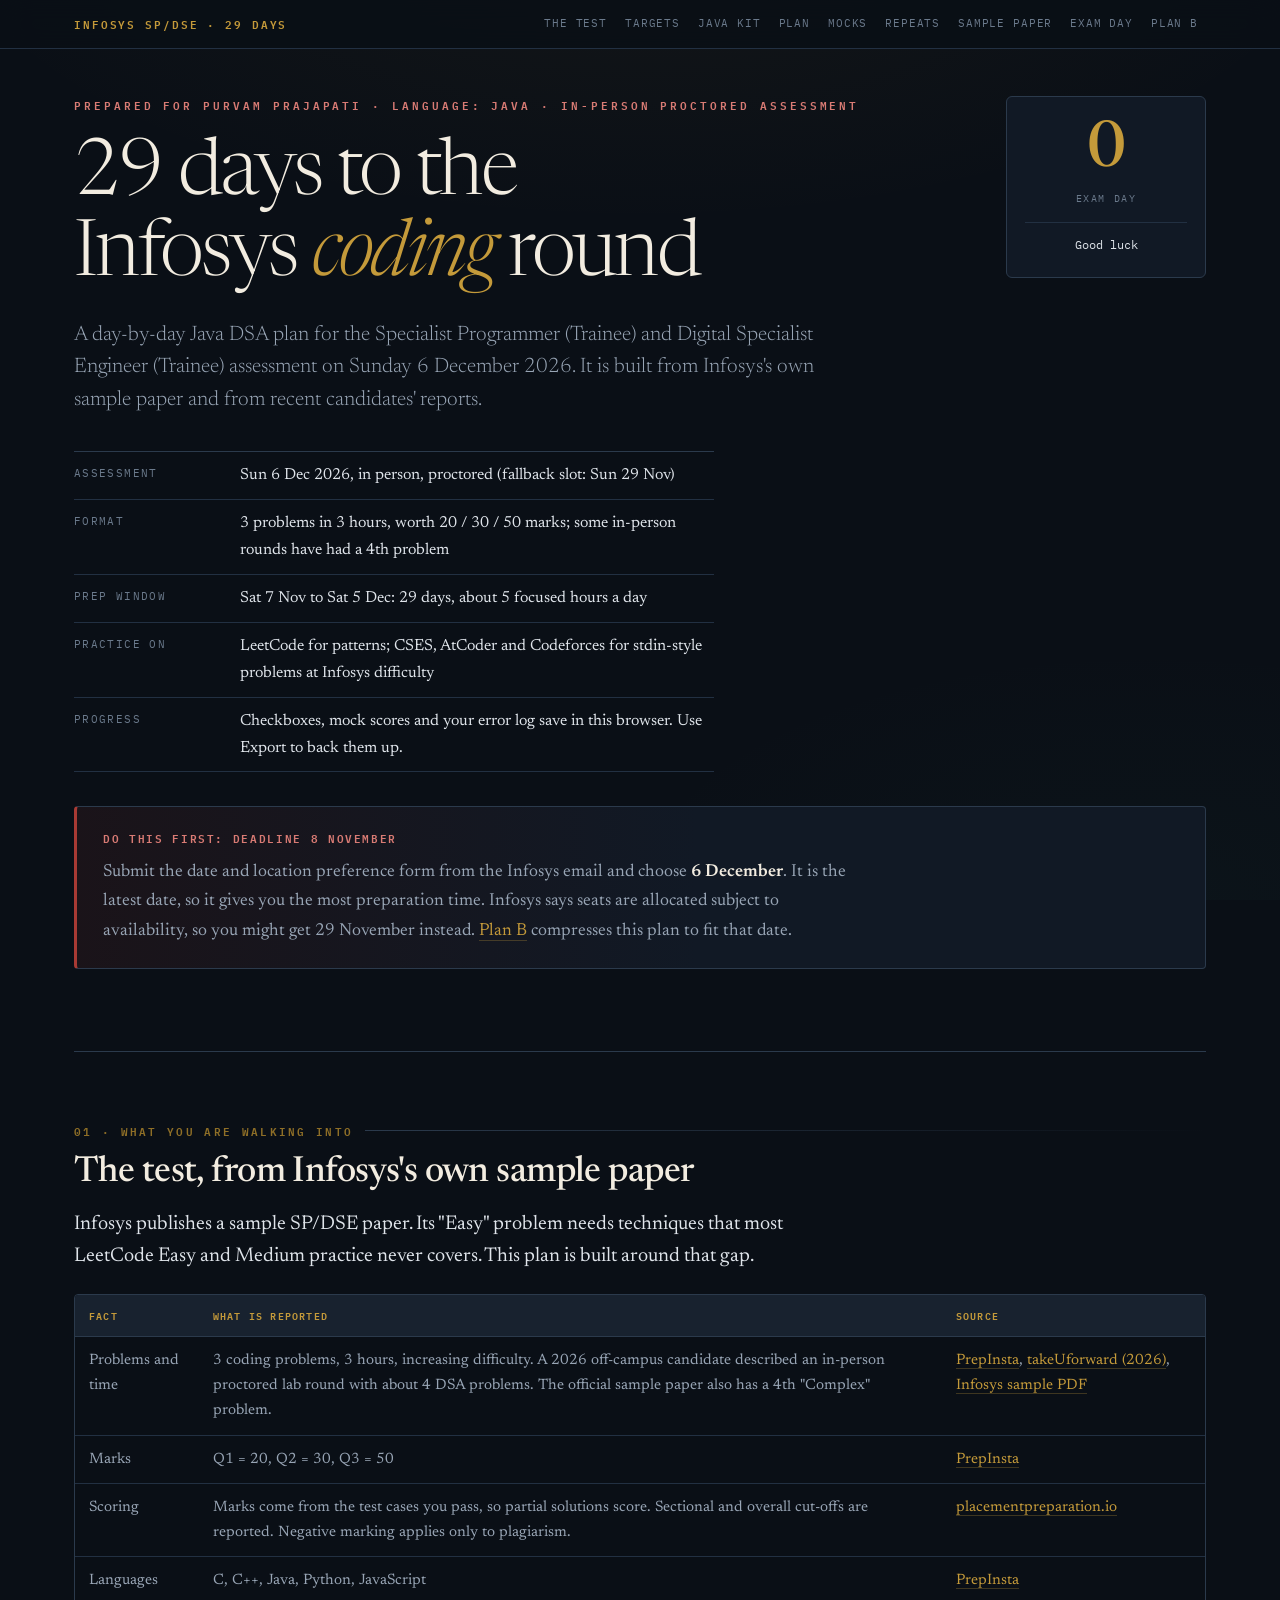
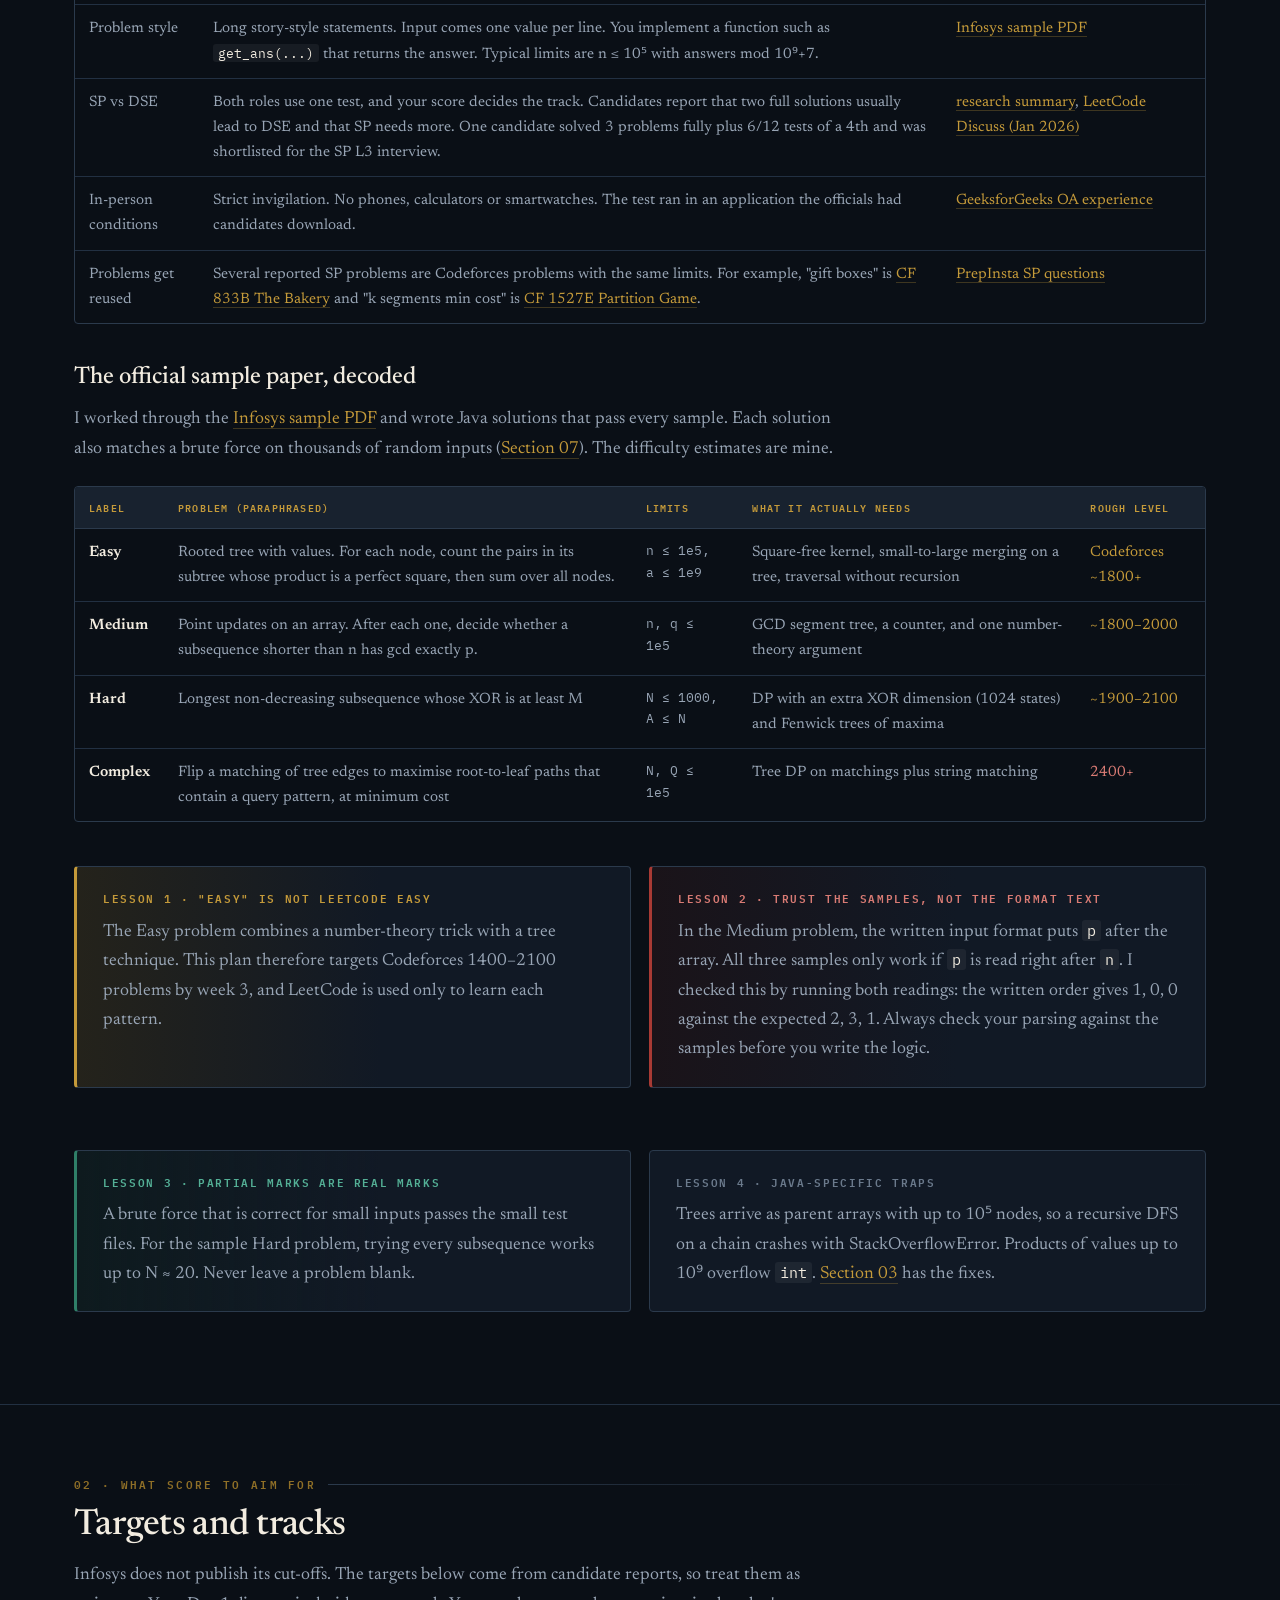
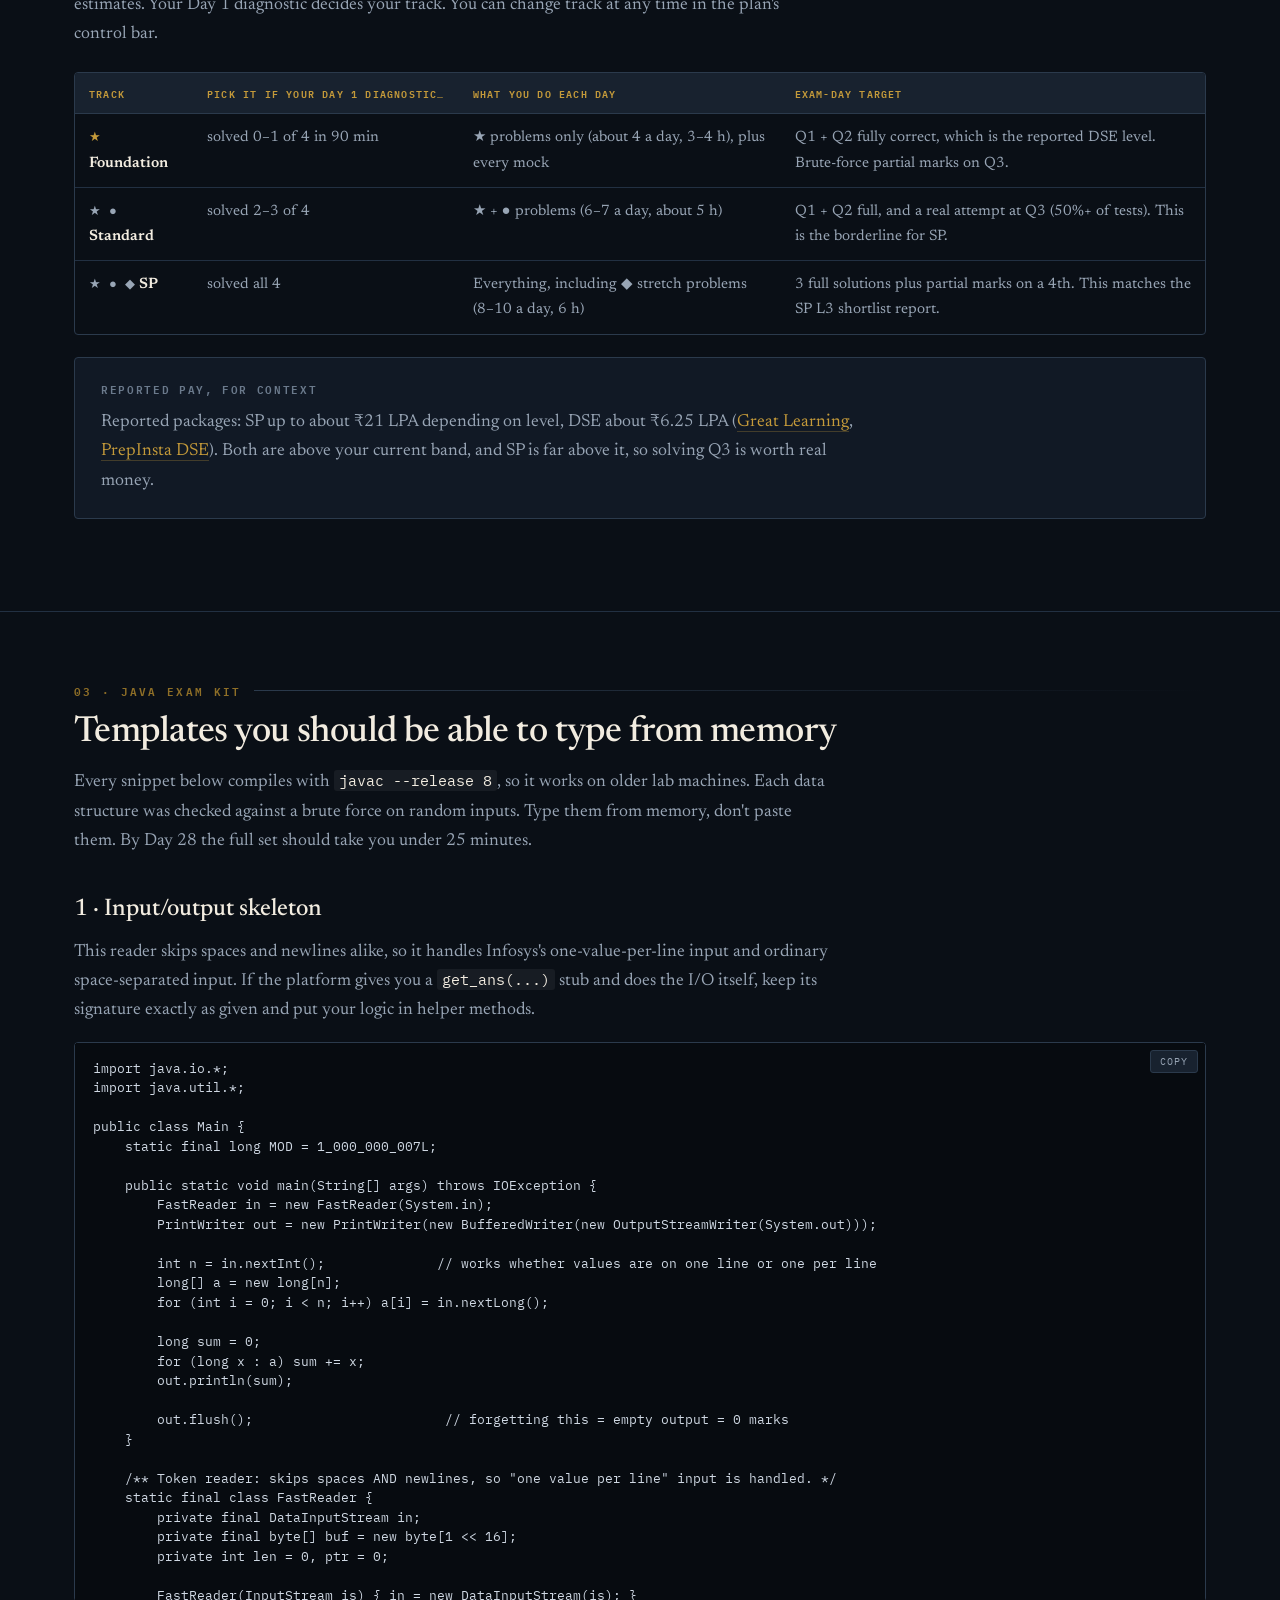
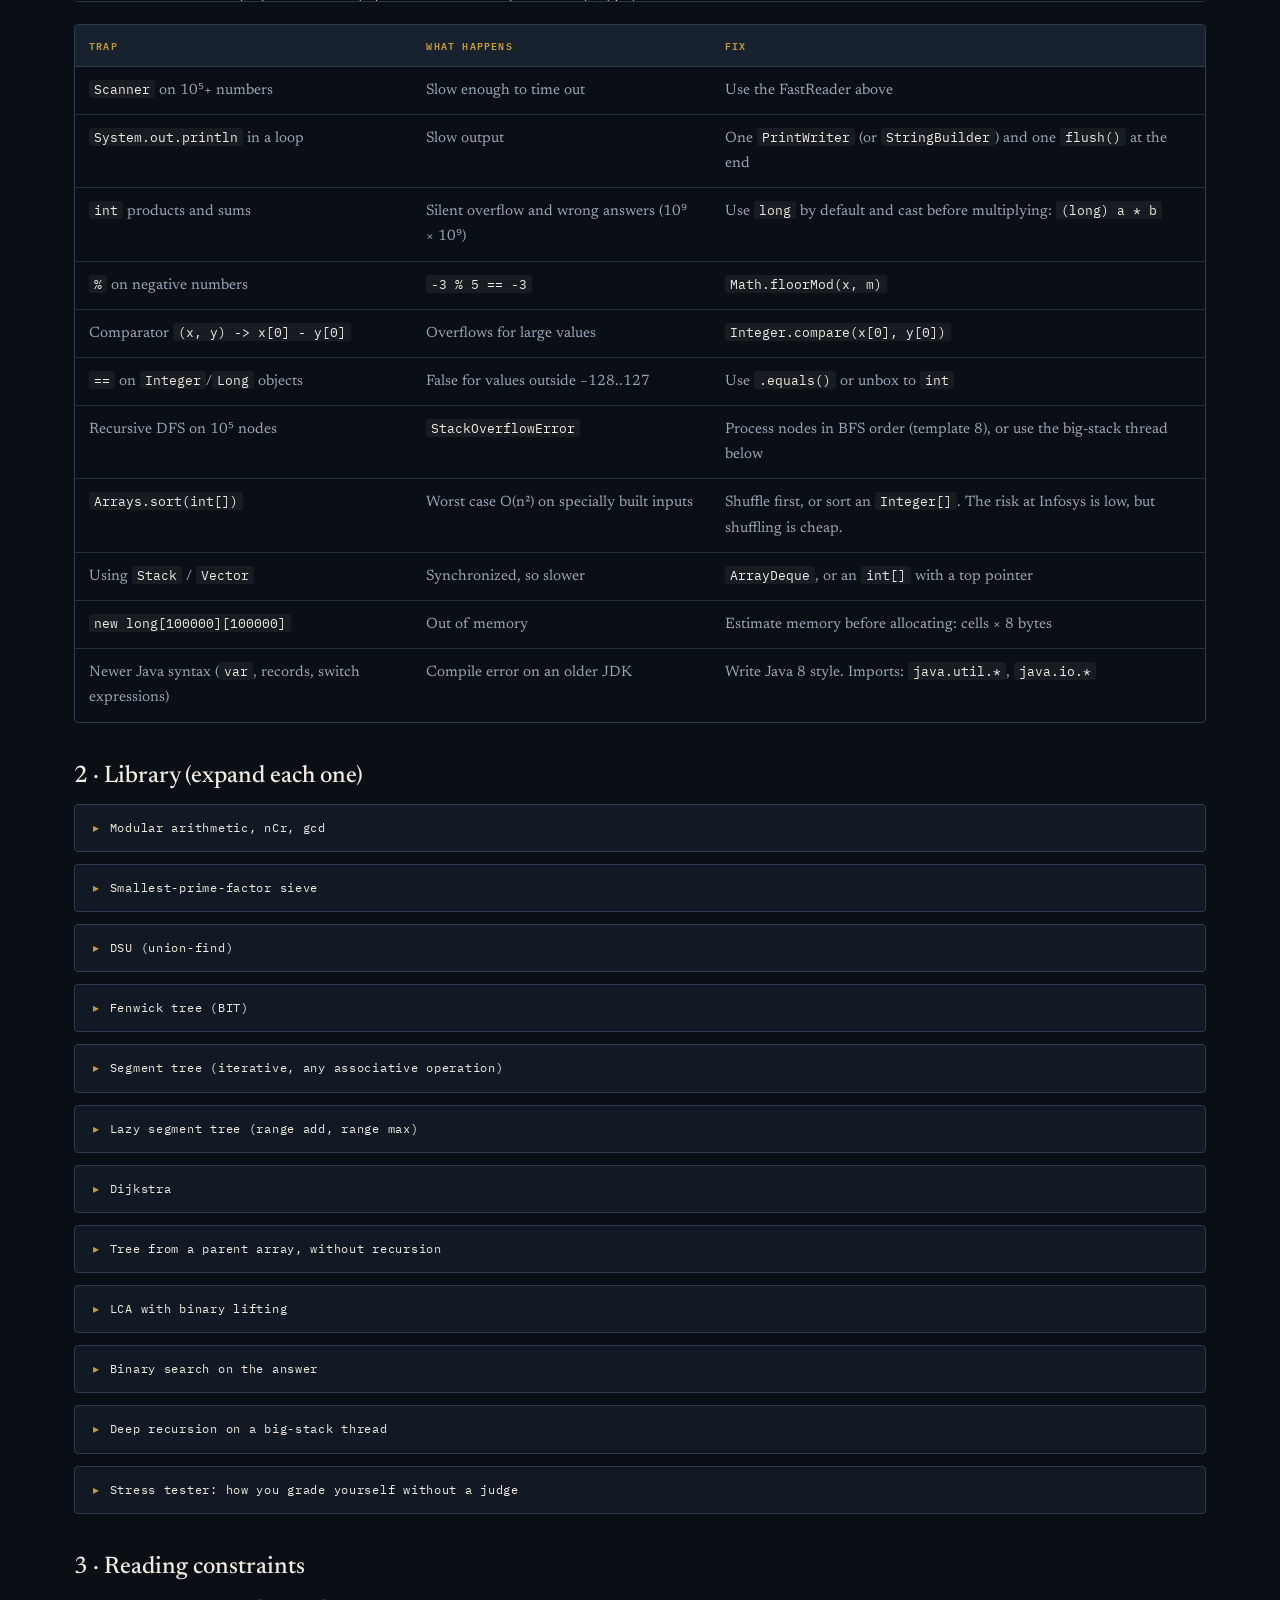
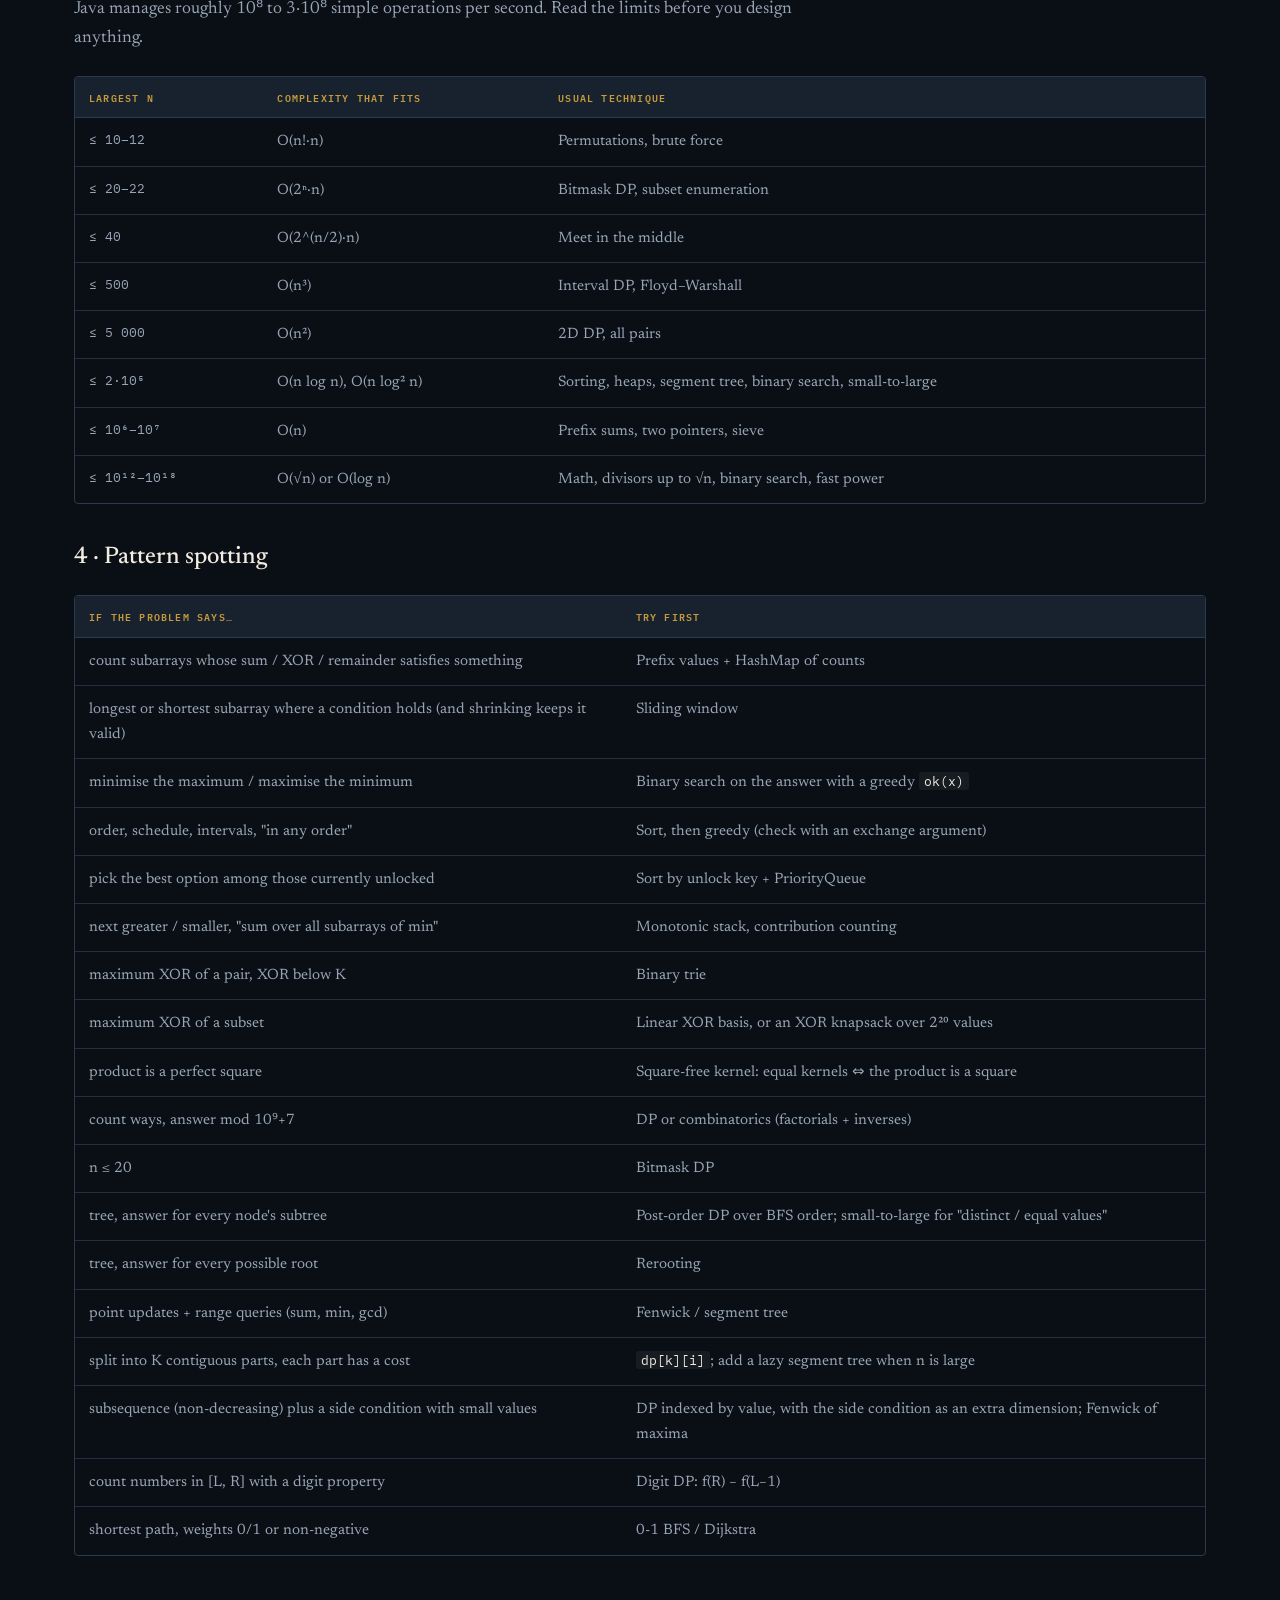
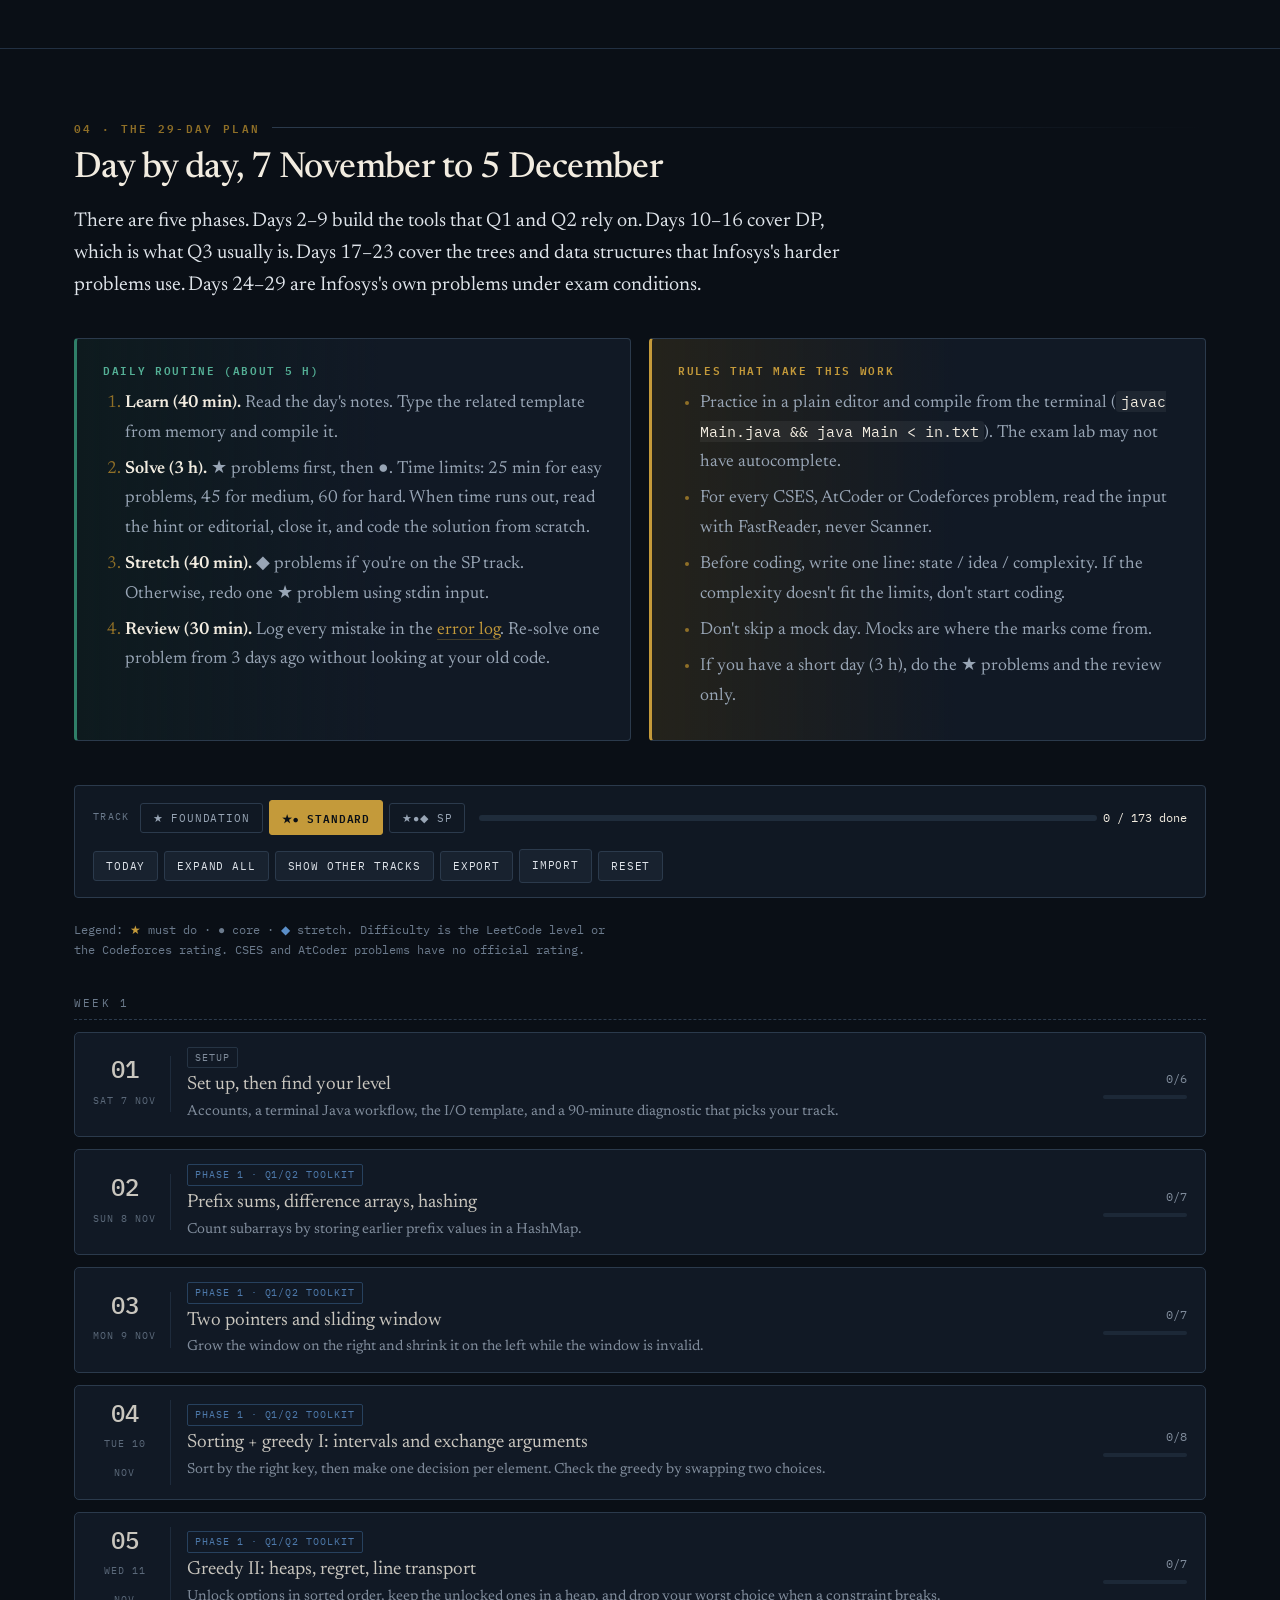
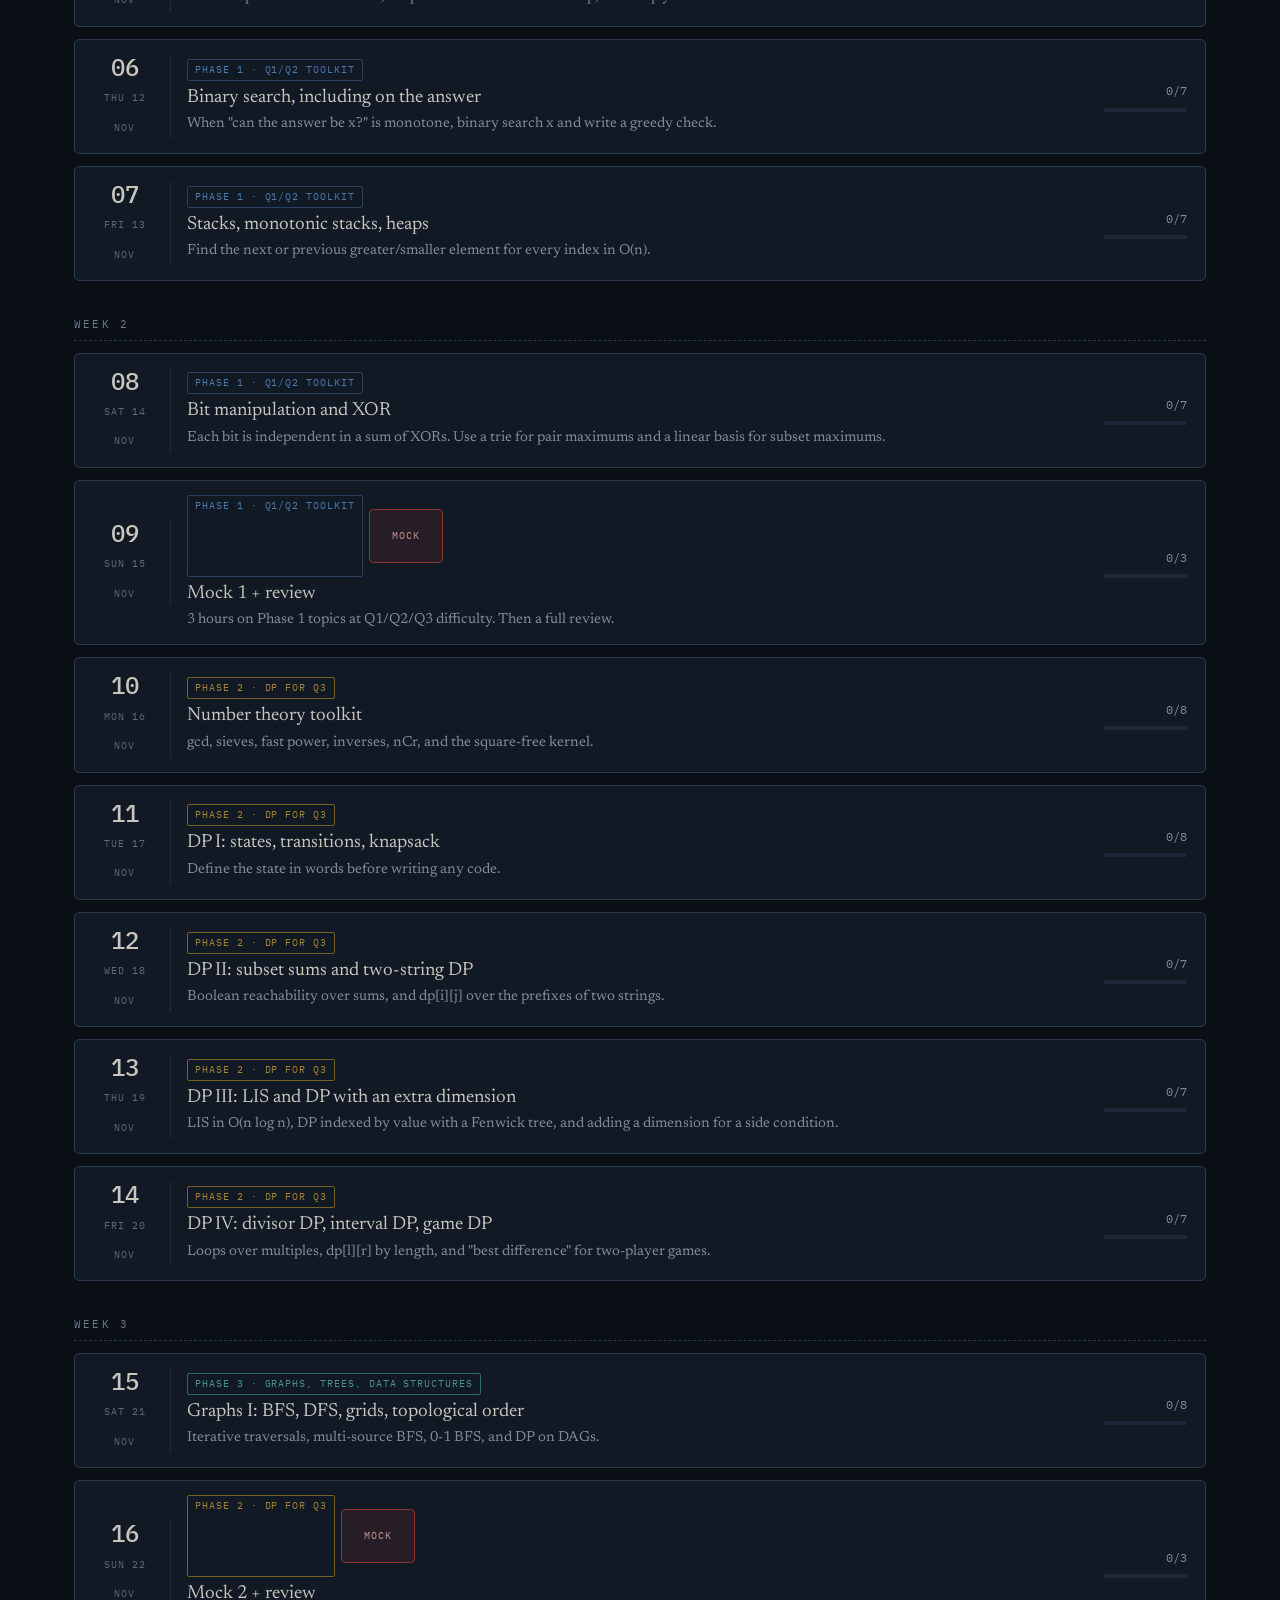
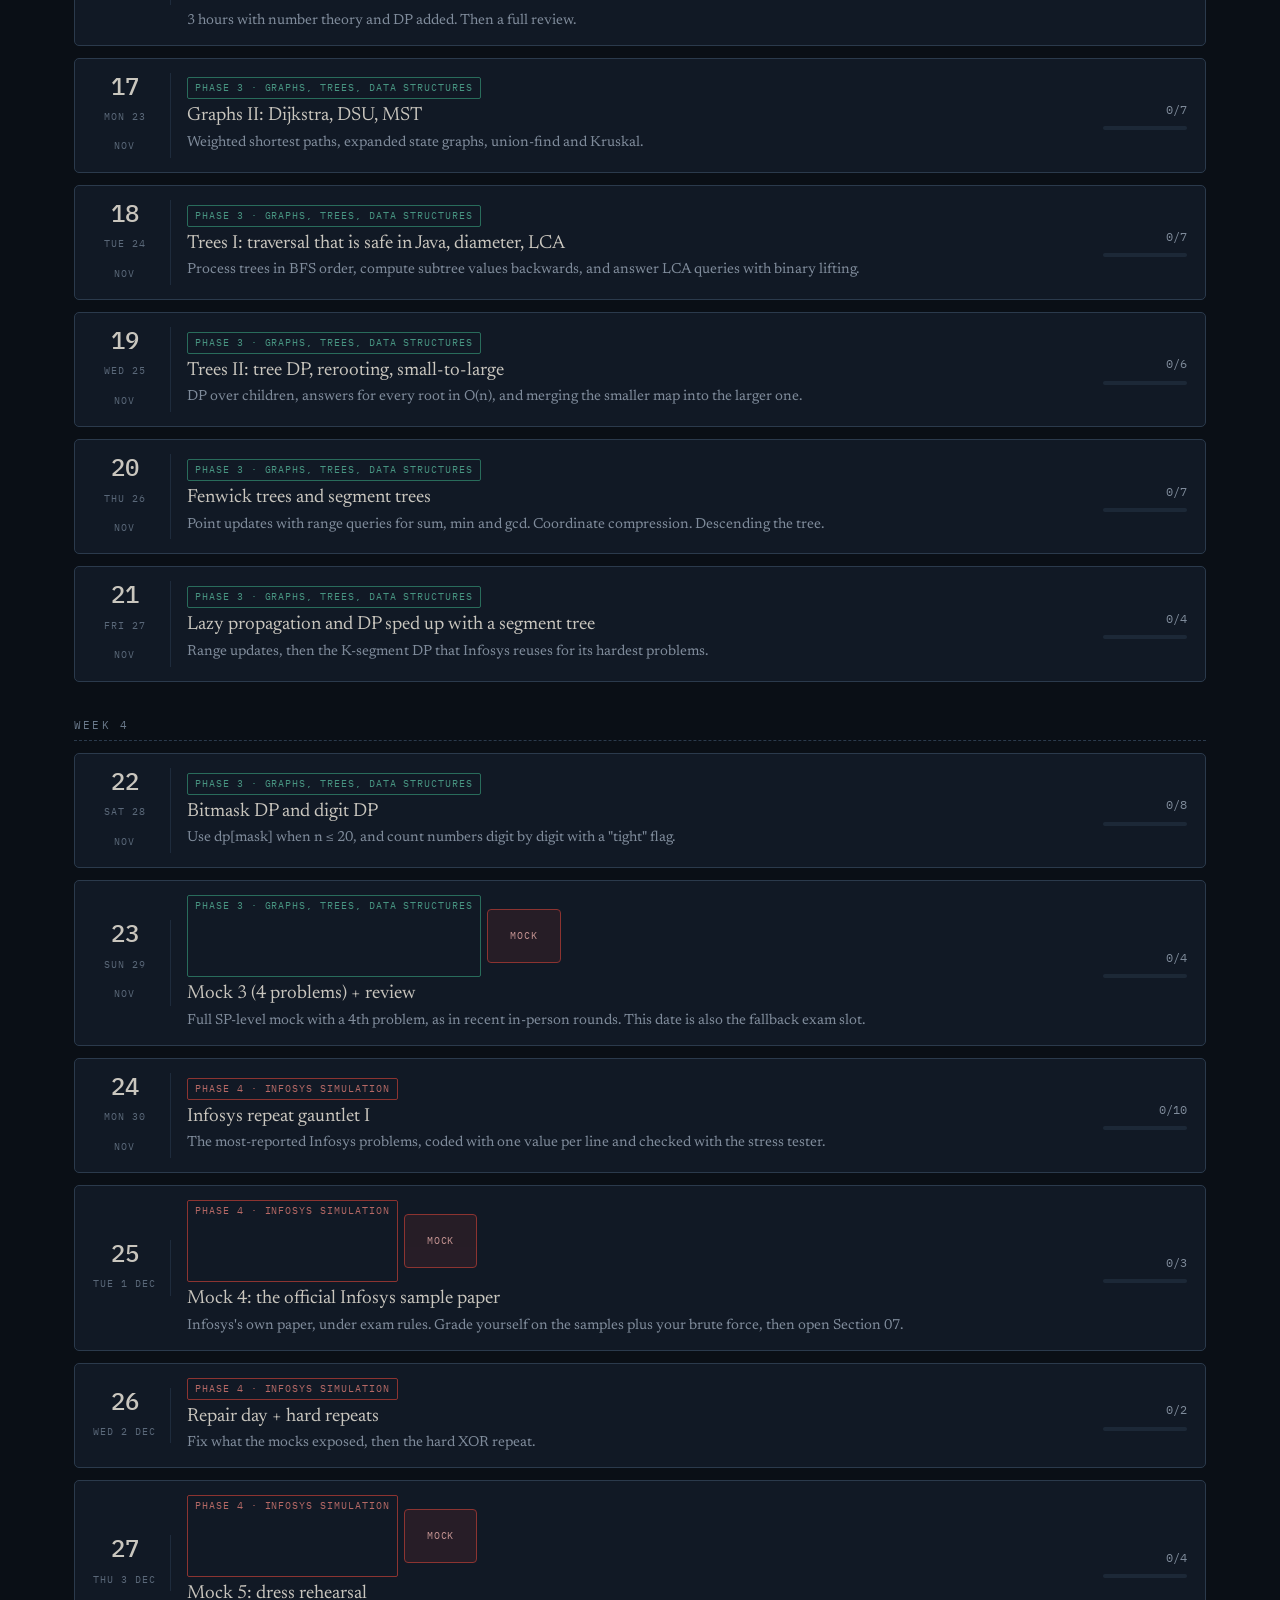
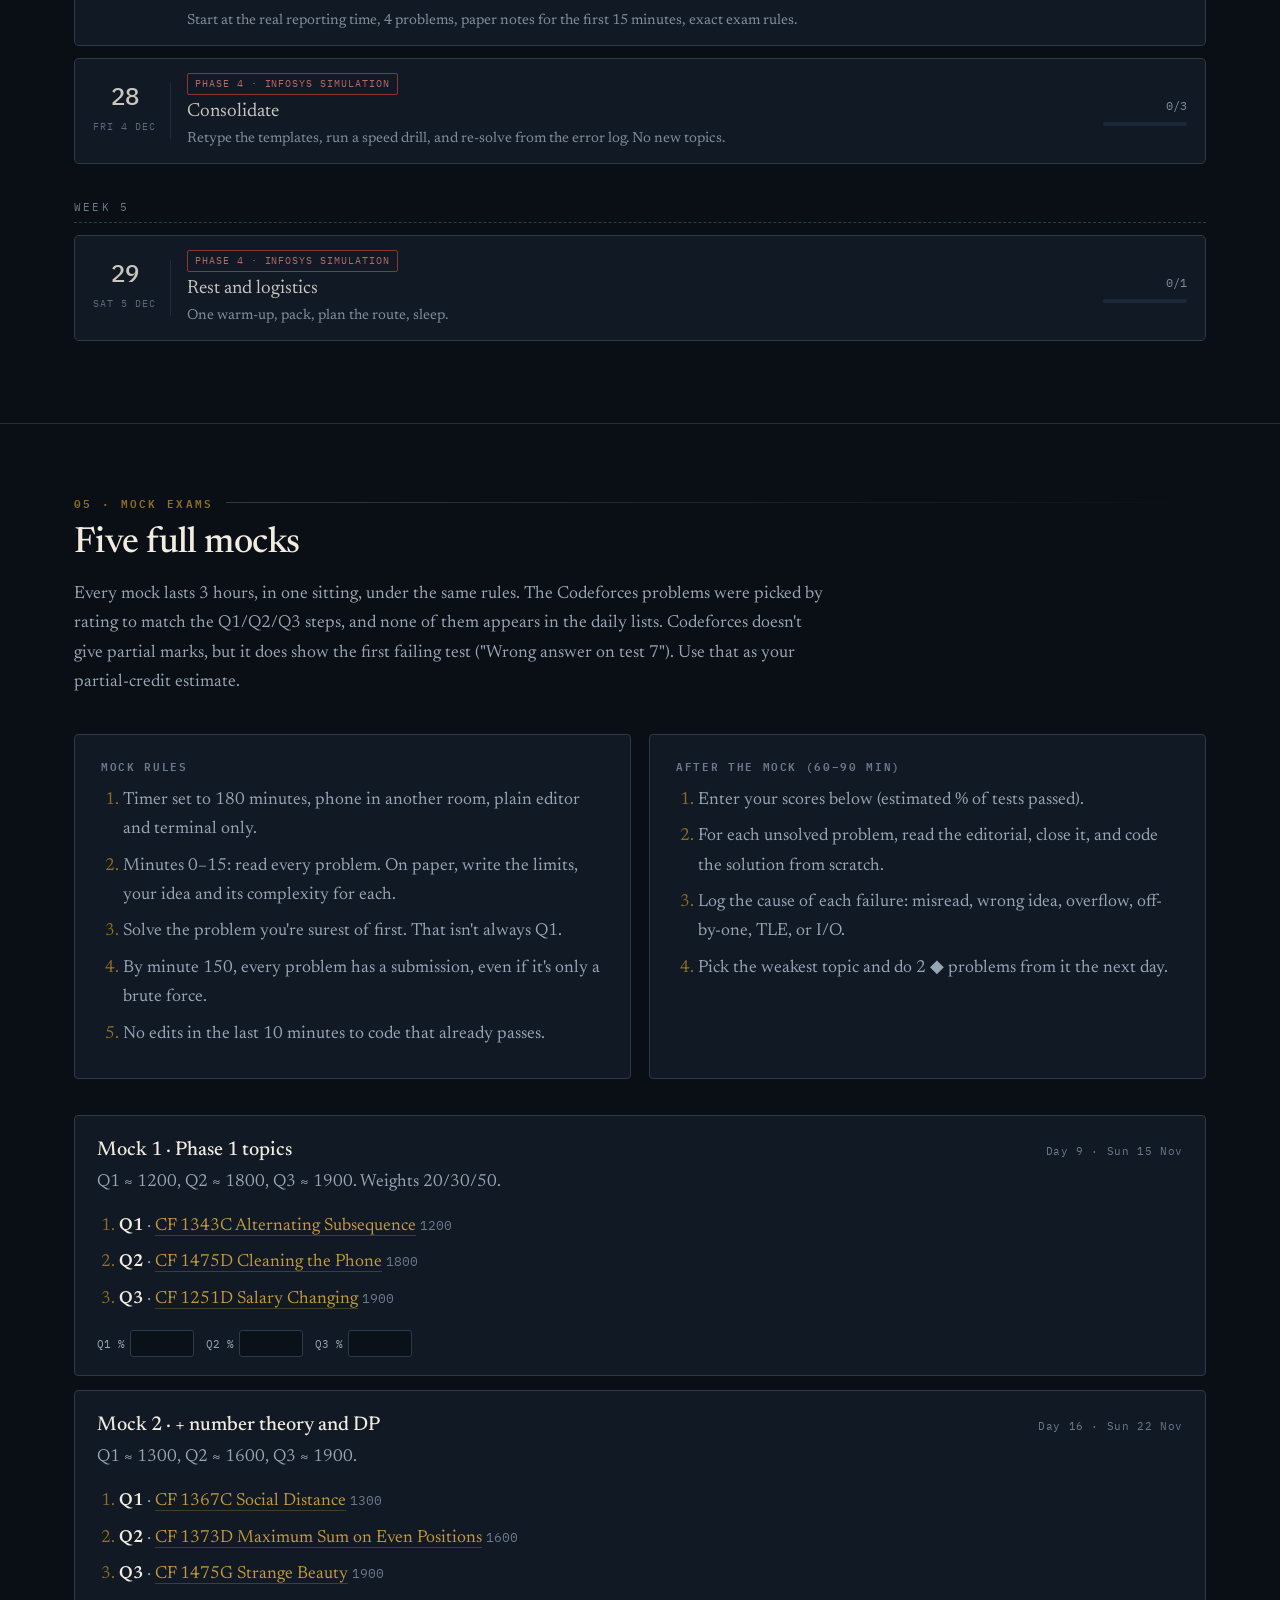
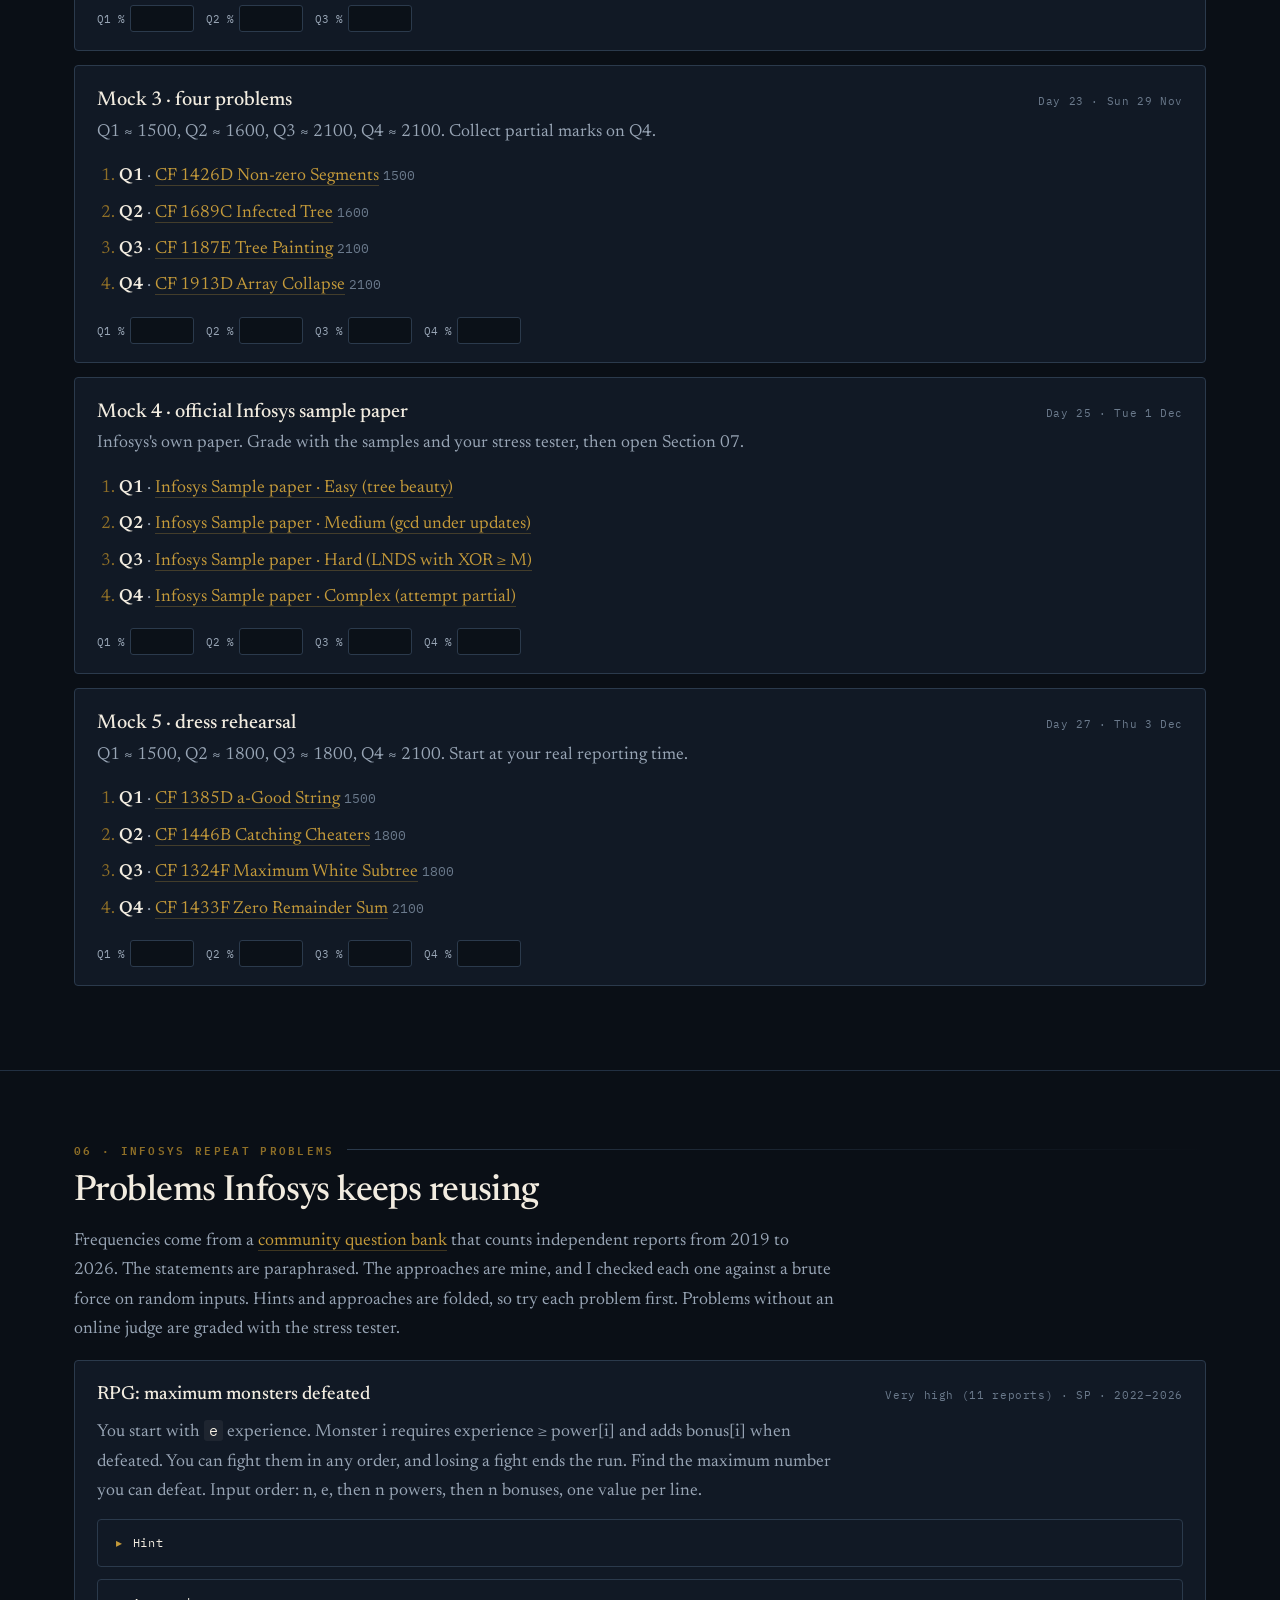
==== infosys-dsa-29-day-plan.html @ 720d6dd1 "Add 29-day Java DSA plan for the Infosys SP/DSE assessment (6 Dec 2026)" ====
<!DOCTYPE html>
<html lang="en">
<head>
<meta charset="UTF-8">
<meta name="viewport" content="width=device-width, initial-scale=1.0">
<title>Infosys SP / DSE Coding Assessment: 29-Day Java DSA Plan (7 Nov to 6 Dec 2026)</title>
<link rel="preconnect" href="https://fonts.googleapis.com">
<link rel="preconnect" href="https://fonts.gstatic.com" crossorigin>
<link href="https://fonts.googleapis.com/css2?family=Newsreader:ital,opsz,wght@0,6..72,300;0,400;0,500;0,600;1,6..72,400&family=IBM+Plex+Mono:wght@400;500;600&display=swap" rel="stylesheet">
<style>
:root{
  --ink:#0a0f16;--ink-2:#111925;--ink-3:#18222f;--ink-4:#1f2c3b;
  --paper:#f2ece0;--rule:#2b3a4c;--rule-soft:#223042;
  --brass:#c49a3a;--brass-dim:#8f6f27;--brass-glow:rgba(196,154,58,.14);
  --seal:#2f7f68;--seal-lt:#54b096;--crimson:#a83a34;--crimson-lt:#d97b74;--sky:#5b8fc9;
  --text:#dfe4ea;--text-dim:#98a5b5;--text-faint:#6b7a8c;
  --serif:'Newsreader',Georgia,'Times New Roman',serif;
  --mono:'IBM Plex Mono',ui-monospace,'SF Mono',Menlo,Consolas,monospace;
}
*{box-sizing:border-box;margin:0;padding:0}
html{scroll-behavior:smooth;scroll-padding-top:70px}
body{background:var(--ink);color:var(--text);font-family:var(--serif);font-size:17.5px;line-height:1.68;-webkit-font-smoothing:antialiased;
  background-image:radial-gradient(ellipse 80% 50% at 50% -10%,rgba(196,154,58,.055),transparent 70%),radial-gradient(ellipse 60% 40% at 90% 100%,rgba(47,127,104,.045),transparent 70%);background-attachment:fixed}
.topbar{position:fixed;top:0;left:0;right:0;z-index:100;background:rgba(10,15,22,.94);backdrop-filter:blur(14px);border-bottom:1px solid var(--rule-soft)}
.topbar-inner{max-width:1180px;margin:0 auto;padding:10px 24px;display:flex;align-items:center;gap:18px}
.tb-mark{font-family:var(--mono);font-size:10.5px;letter-spacing:.18em;color:var(--brass);text-transform:uppercase;white-space:nowrap;font-weight:600}
.tb-nav{display:flex;gap:2px;flex-wrap:wrap;margin-left:auto}
.tb-nav a{font-family:var(--mono);font-size:10.5px;letter-spacing:.08em;color:var(--text-faint);text-decoration:none;text-transform:uppercase;padding:5px 8px;border-radius:3px;white-space:nowrap;border:none}
.tb-nav a:hover{color:var(--brass);background:var(--brass-glow)}
.tb-nav a.on{color:var(--paper);background:rgba(255,255,255,.06)}
.readbar{position:fixed;top:0;left:0;height:2px;background:linear-gradient(90deg,var(--brass),var(--seal));z-index:101;width:0}
.wrap{max-width:1180px;margin:0 auto;padding:0 24px}
section{padding:70px 0;border-bottom:1px solid var(--rule-soft)}
.sec-label{font-family:var(--mono);font-size:10.5px;letter-spacing:.22em;color:var(--brass-dim);text-transform:uppercase;margin-bottom:12px;display:flex;align-items:center;gap:12px;font-weight:600}
.sec-label::after{content:'';flex:1;height:1px;background:linear-gradient(90deg,var(--rule),transparent)}
h1{font-size:clamp(40px,6.6vw,78px);font-weight:300;line-height:1.04;letter-spacing:-.034em;color:var(--paper);margin-bottom:22px}
h1 .it{font-style:italic;color:var(--brass)}
h2{font-size:36px;font-weight:500;line-height:1.18;letter-spacing:-.016em;color:var(--paper);margin-bottom:14px}
h3{font-size:24px;font-weight:500;line-height:1.3;color:var(--paper);margin:38px 0 12px}
h4{font-family:var(--mono);font-size:11.5px;font-weight:600;letter-spacing:.14em;text-transform:uppercase;color:var(--brass);margin:26px 0 10px}
p{margin-bottom:15px;color:var(--text-dim);max-width:76ch}
p.lead{font-size:20px;line-height:1.6;color:var(--text);max-width:72ch}
strong{color:var(--paper);font-weight:600}
em{color:var(--text)}
a{color:var(--brass);text-decoration:none;border-bottom:1px solid rgba(196,154,58,.28)}
a:hover{border-bottom-color:var(--brass)}
ul,ol{margin:0 0 16px 22px;color:var(--text-dim);max-width:76ch}
li{margin-bottom:7px}
li::marker{color:var(--brass-dim)}
code{font-family:var(--mono);font-size:.84em;background:rgba(255,255,255,.055);padding:1px 5px;border-radius:3px;color:var(--paper)}
.mono{font-family:var(--mono);font-size:13px}
.num{font-family:var(--mono);font-size:.92em;color:var(--paper);font-weight:500}
.lv1{color:var(--brass)}
.pos{color:var(--seal-lt)}.neg{color:var(--crimson-lt)}.warn{color:var(--brass)}

/* cover */
.cover{min-height:100vh;display:flex;flex-direction:column;justify-content:center;padding:96px 0 60px;border-bottom:1px solid var(--rule)}
.cover-grid{display:grid;grid-template-columns:1fr auto;gap:48px;align-items:start}
.cover-class{font-family:var(--mono);font-size:10.5px;letter-spacing:.28em;color:var(--crimson-lt);text-transform:uppercase;margin-bottom:22px;font-weight:600}
.cover-sub{font-size:21px;line-height:1.55;color:var(--text-dim);max-width:62ch;margin-bottom:34px;font-weight:300}
.meta-tbl{border-top:1px solid var(--rule);max-width:640px}
.meta-row{display:grid;grid-template-columns:150px 1fr;gap:16px;padding:10px 0;border-bottom:1px solid var(--rule-soft)}
.meta-k{font-family:var(--mono);font-size:10.5px;letter-spacing:.13em;color:var(--text-faint);text-transform:uppercase;padding-top:3px}
.meta-v{font-size:16px;color:var(--text)}
.clock{width:200px;flex-shrink:0;border:1px solid var(--rule);border-radius:6px;background:var(--ink-2);padding:22px 18px;text-align:center}
.clock-n{font-family:var(--serif);font-size:64px;line-height:1;color:var(--brass);font-weight:500}
.clock-l{font-family:var(--mono);font-size:10px;letter-spacing:.16em;color:var(--text-faint);text-transform:uppercase;margin-top:8px}
.clock-d{font-family:var(--mono);font-size:12px;color:var(--text);margin-top:14px;padding-top:12px;border-top:1px solid var(--rule-soft)}

/* boxes */
.box{background:var(--ink-2);border:1px solid var(--rule);border-radius:4px;padding:22px 26px;margin:22px 0}
.box p:last-child,.box ul:last-child,.box ol:last-child{margin-bottom:0}
.box-t{font-family:var(--mono);font-size:11px;letter-spacing:.15em;text-transform:uppercase;margin-bottom:10px;font-weight:600}
.box.brass{border-left:3px solid var(--brass);background:linear-gradient(90deg,var(--brass-glow),var(--ink-2) 55%)}.box.brass .box-t{color:var(--brass)}
.box.seal{border-left:3px solid var(--seal);background:linear-gradient(90deg,rgba(47,127,104,.1),var(--ink-2) 55%)}.box.seal .box-t{color:var(--seal-lt)}
.box.crimson{border-left:3px solid var(--crimson);background:linear-gradient(90deg,rgba(168,58,52,.1),var(--ink-2) 55%)}.box.crimson .box-t{color:var(--crimson-lt)}
.box.plain .box-t{color:var(--text-faint)}
.grid2{display:grid;grid-template-columns:1fr 1fr;gap:18px}

/* tables */
.tbl-wrap{overflow-x:auto;margin:22px 0;border:1px solid var(--rule);border-radius:4px}
table{width:100%;border-collapse:collapse;font-size:15px;min-width:640px}
thead th{background:var(--ink-3);font-family:var(--mono);font-size:10px;letter-spacing:.12em;text-transform:uppercase;color:var(--brass);font-weight:600;text-align:left;padding:12px 14px;border-bottom:1px solid var(--rule);white-space:nowrap}
tbody td{padding:11px 14px;border-bottom:1px solid var(--rule-soft);color:var(--text-dim);vertical-align:top}
tbody tr:last-child td{border-bottom:none}
tbody tr:hover{background:rgba(255,255,255,.02)}

/* code */
.code-wrap{position:relative;margin:16px 0 22px}
pre.code{background:#070b10;border:1px solid var(--rule);border-radius:4px;padding:16px 18px;overflow-x:auto;font-family:var(--mono);font-size:12.6px;line-height:1.55;color:#cfd8e3;max-height:560px}
pre.code code{background:none;padding:0;font-size:inherit;color:inherit}
.copy{position:absolute;top:8px;right:8px;font-family:var(--mono);font-size:10px;letter-spacing:.1em;text-transform:uppercase;background:var(--ink-3);color:var(--text-dim);border:1px solid var(--rule);border-radius:3px;padding:4px 9px;cursor:pointer}
.copy:hover{color:var(--brass);border-color:var(--brass-dim)}

/* details */
details.fold{border:1px solid var(--rule);border-radius:4px;background:var(--ink-2);margin:12px 0}
details.fold>summary{cursor:pointer;list-style:none;padding:13px 18px;font-family:var(--mono);font-size:12px;letter-spacing:.06em;color:var(--paper);display:flex;align-items:center;gap:10px}
details.fold>summary::-webkit-details-marker{display:none}
details.fold>summary::before{content:'▸';color:var(--brass);transition:transform .15s}
details.fold[open]>summary::before{transform:rotate(90deg)}
details.fold>.fold-b{padding:4px 20px 16px}
details.spoiler>summary{color:var(--crimson-lt)}

/* chips + buttons */
.chip{font-family:var(--mono);font-size:10.5px;letter-spacing:.08em;text-transform:uppercase;padding:7px 12px;border:1px solid var(--rule);border-radius:3px;background:transparent;color:var(--text-dim);cursor:pointer}
.chip:hover{border-color:var(--brass-dim);color:var(--brass)}
.chip.on{background:var(--brass);border-color:var(--brass);color:var(--ink);font-weight:600}
.btn{font-family:var(--mono);font-size:10.5px;letter-spacing:.08em;text-transform:uppercase;padding:7px 12px;border:1px solid var(--rule);border-radius:3px;background:var(--ink-3);color:var(--text);cursor:pointer}
.btn:hover{border-color:var(--brass-dim);color:var(--brass)}
.btn.danger:hover{border-color:var(--crimson);color:var(--crimson-lt)}

/* plan controls */
.ctl{position:sticky;top:46px;z-index:50;background:rgba(17,25,37,.97);border:1px solid var(--rule);border-radius:4px;padding:14px 18px;margin:22px 0;display:flex;flex-wrap:wrap;gap:14px;align-items:center}
.ctl-g{display:flex;gap:6px;flex-wrap:wrap;align-items:center}
.ctl-lab{font-family:var(--mono);font-size:10px;letter-spacing:.13em;text-transform:uppercase;color:var(--text-faint);margin-right:4px}
.pbar{flex:1;min-width:180px;height:6px;background:var(--ink-4);border-radius:3px;overflow:hidden}
.pbar>i{display:block;height:100%;width:0;background:linear-gradient(90deg,var(--seal),var(--brass));transition:width .25s}
.pnum{font-family:var(--mono);font-size:12px;color:var(--paper);white-space:nowrap}

/* day cards */
.week{font-family:var(--mono);font-size:11px;letter-spacing:.2em;text-transform:uppercase;color:var(--text-faint);margin:34px 0 10px;padding-bottom:6px;border-bottom:1px dashed var(--rule)}
.day{border:1px solid var(--rule);border-radius:5px;background:var(--ink-2);margin:12px 0;overflow:hidden}
.day.today{border-color:var(--brass);box-shadow:0 0 0 1px var(--brass-dim),0 0 28px rgba(196,154,58,.12)}
.day.past>summary{opacity:.82}
.day>summary{list-style:none;cursor:pointer;display:grid;grid-template-columns:78px 1fr auto;gap:16px;align-items:center;padding:14px 18px}
.day>summary::-webkit-details-marker{display:none}
.day-n{font-family:var(--mono);text-align:center;border-right:1px solid var(--rule-soft);padding-right:14px}
.day-n b{display:block;font-size:24px;color:var(--paper);font-weight:500;line-height:1.1}
.day-n span{font-size:10px;letter-spacing:.1em;color:var(--text-faint);text-transform:uppercase}
.day-t{font-size:19px;color:var(--paper);line-height:1.3}
.day-f{font-size:14.5px;color:var(--text-dim);margin-top:3px;line-height:1.45}
.day-tags{display:flex;gap:6px;margin-bottom:5px;flex-wrap:wrap}
.tag{font-family:var(--mono);font-size:9.5px;letter-spacing:.1em;text-transform:uppercase;padding:2px 7px;border-radius:2px;border:1px solid var(--rule)}
.tag.ph0{color:var(--text-dim)}.tag.ph1{color:var(--sky);border-color:#2c4a6b}.tag.ph2{color:var(--brass);border-color:var(--brass-dim)}.tag.ph3{color:var(--seal-lt);border-color:var(--seal)}.tag.ph4{color:var(--crimson-lt);border-color:var(--crimson)}
.tag.mock{background:rgba(168,58,52,.18);color:#f0b2ad;border-color:var(--crimson)}
.tag.todaytag{background:var(--brass);color:var(--ink);border-color:var(--brass);font-weight:600}
.day-c{font-family:var(--mono);font-size:12px;color:var(--text-dim);text-align:right;white-space:nowrap}
.day-c .mini{width:84px;height:4px;background:var(--ink-4);border-radius:2px;margin-top:6px;overflow:hidden;margin-left:auto}
.day-c .mini i{display:block;height:100%;background:var(--seal-lt);width:0}
.day-b{padding:4px 22px 20px 112px;border-top:1px solid var(--rule-soft)}
.day-b h4:first-child{margin-top:16px}
.day-b ul{max-width:none}
.infy{font-size:15px;color:var(--text);background:rgba(196,154,58,.07);border-left:2px solid var(--brass-dim);padding:9px 14px;margin:14px 0 4px;border-radius:0 3px 3px 0}
.prob{display:grid;grid-template-columns:26px 18px 112px 1fr auto;gap:10px;align-items:center;padding:8px 10px;border-bottom:1px solid var(--rule-soft);font-size:15.5px}
.prob:last-child{border-bottom:none}
.prob:hover{background:rgba(255,255,255,.02)}
.prob input{width:17px;height:17px;accent-color:var(--seal);cursor:pointer}
.prob .lv{font-family:var(--mono);font-size:12px;text-align:center}
.prob .lv1{color:var(--brass)}.prob .lv2{color:var(--text-faint)}.prob .lv3{color:var(--sky)}
.prob .src{font-family:var(--mono);font-size:11px;color:var(--text-faint);white-space:nowrap}
.prob .tt a{color:var(--paper);border-bottom-color:rgba(242,236,224,.18)}
.prob .tt a:hover{color:var(--brass)}
.prob .hint{display:block;font-size:13.5px;color:var(--text-faint);line-height:1.4;margin-top:1px}
.prob .df{font-family:var(--mono);font-size:10.5px;padding:2px 7px;border-radius:2px;white-space:nowrap}
.df.e{color:var(--seal-lt);background:rgba(47,127,104,.12)}.df.m{color:var(--brass);background:rgba(196,154,58,.1)}.df.h{color:var(--crimson-lt);background:rgba(168,58,52,.12)}.df.n{color:var(--text-dim);background:rgba(255,255,255,.04)}
.prob.done .tt a{color:var(--text-faint);text-decoration:line-through;text-decoration-color:rgba(152,165,181,.5)}
.probs{border:1px solid var(--rule-soft);border-radius:4px;background:rgba(0,0,0,.14)}
.plan[data-track="1"] .prob[data-l="2"],.plan[data-track="1"] .prob[data-l="3"],.plan[data-track="2"] .prob[data-l="3"]{display:none}
.plan.showall .prob[data-l]{display:grid!important;opacity:.62}
.plan.showall .prob[data-l].inTrack{opacity:1}
.tasks li{margin-bottom:6px}
textarea.note{width:100%;min-height:58px;background:#0b1118;border:1px solid var(--rule);border-radius:3px;color:var(--text);font-family:var(--mono);font-size:12.5px;padding:8px 10px;resize:vertical}

/* repeats */
.rep{border:1px solid var(--rule);border-radius:4px;background:var(--ink-2);padding:18px 22px;margin:14px 0}
.rep-h{display:flex;flex-wrap:wrap;gap:10px;align-items:baseline;justify-content:space-between}
.rep-h b{font-size:19px;color:var(--paper);font-weight:500}
.rep-m{font-family:var(--mono);font-size:10.5px;color:var(--text-faint);letter-spacing:.06em}
.rep p{margin:8px 0}

/* mocks */
.mock{border:1px solid var(--rule);border-radius:4px;background:var(--ink-2);padding:18px 22px;margin:14px 0}
.mock-h{display:flex;justify-content:space-between;gap:12px;flex-wrap:wrap;align-items:baseline}
.mock-h b{font-size:20px;color:var(--paper);font-weight:500}
.scores{display:flex;flex-wrap:wrap;gap:12px;margin-top:12px;align-items:center}
.scores label{font-family:var(--mono);font-size:11px;color:var(--text-dim)}
.scores input{width:64px;background:#0b1118;border:1px solid var(--rule);color:var(--paper);font-family:var(--mono);font-size:12px;padding:5px 7px;border-radius:3px;margin-left:5px}
.scores .tot{font-family:var(--mono);font-size:13px;color:var(--brass)}

/* error log */
.logform{display:grid;grid-template-columns:1.2fr 1fr 1fr 2fr auto;gap:8px;margin:12px 0}
.logform input,.logform select{background:#0b1118;border:1px solid var(--rule);color:var(--text);font-family:var(--mono);font-size:12px;padding:7px 8px;border-radius:3px;min-width:0}
.del{background:none;border:none;color:var(--text-faint);cursor:pointer;font-size:15px}
.del:hover{color:var(--crimson-lt)}

footer{padding:50px 0 80px;color:var(--text-faint);font-size:14px}
@media (max-width:900px){
  .cover-grid,.grid2{grid-template-columns:1fr}
  .clock{width:100%}
  .tb-nav{display:none}
  .day>summary{grid-template-columns:58px 1fr}
  .day-c{grid-column:2;text-align:left}
  .day-c .mini{margin-left:0}
  .day-b{padding:4px 14px 18px}
  .prob{grid-template-columns:24px 16px 1fr}
  .prob .src{grid-column:3}
  .prob .tt{grid-column:1/-1}
  .prob .df{grid-column:3;justify-self:start}
  .logform{grid-template-columns:1fr}
  h2{font-size:30px}
}
@media print{
  .topbar,.ctl,.copy,.readbar{display:none}
  body{background:#fff;color:#111}
}
</style>
</head>
<body>
<div class="readbar" id="readbar"></div>
<header class="topbar"><div class="topbar-inner">
  <div class="tb-mark">Infosys SP/DSE · 29 days</div>
  <nav class="tb-nav" id="nav">
    <a href="#test">The test</a><a href="#targets">Targets</a><a href="#java">Java kit</a><a href="#plan">Plan</a><a href="#mocks">Mocks</a><a href="#repeats">Repeats</a><a href="#sample">Sample paper</a><a href="#exam">Exam day</a><a href="#backup">Plan B</a>
  </nav>
</div></header>

<!-- ============ COVER ============ -->
<div class="wrap">
<div class="cover" id="top">
  <div class="cover-grid">
    <div>
      <div class="cover-class">Prepared for Purvam Prajapati · Language: Java · In-person proctored assessment</div>
      <h1>29 days to the<br>Infosys <span class="it">coding</span> round</h1>
      <p class="cover-sub">A day-by-day Java DSA plan for the Specialist Programmer (Trainee) and Digital Specialist Engineer (Trainee) assessment on Sunday 6 December 2026. It is built from Infosys's own sample paper and from recent candidates' reports.</p>
      <div class="meta-tbl">
        <div class="meta-row"><div class="meta-k">Assessment</div><div class="meta-v">Sun 6 Dec 2026, in person, proctored (fallback slot: Sun 29 Nov)</div></div>
        <div class="meta-row"><div class="meta-k">Format</div><div class="meta-v">3 problems in 3 hours, worth 20 / 30 / 50 marks; some in-person rounds have had a 4th problem</div></div>
        <div class="meta-row"><div class="meta-k">Prep window</div><div class="meta-v">Sat 7 Nov to Sat 5 Dec: 29 days, about 5 focused hours a day</div></div>
        <div class="meta-row"><div class="meta-k">Practice on</div><div class="meta-v">LeetCode for patterns; CSES, AtCoder and Codeforces for stdin-style problems at Infosys difficulty</div></div>
        <div class="meta-row"><div class="meta-k">Progress</div><div class="meta-v">Checkboxes, mock scores and your error log save in this browser. Use Export to back them up.</div></div>
      </div>
    </div>
    <div class="clock" aria-live="polite">
      <div class="clock-n" id="cdN">–</div>
      <div class="clock-l" id="cdL">days to 6 Dec</div>
      <div class="clock-d" id="cdD">–</div>
    </div>
  </div>
  <div class="box crimson" style="margin-top:34px">
    <div class="box-t">Do this first: deadline 8 November</div>
    <p>Submit the date and location preference form from the Infosys email and choose <strong>6 December</strong>. It is the latest date, so it gives you the most preparation time. Infosys says seats are allocated subject to availability, so you might get 29 November instead. <a href="#backup">Plan B</a> compresses this plan to fit that date.</p>
  </div>
</div>
</div>

<!-- ============ 01 THE TEST ============ -->
<section id="test"><div class="wrap">
  <div class="sec-label">01 · What you are walking into</div>
  <h2>The test, from Infosys's own sample paper</h2>
  <p class="lead">Infosys publishes a sample SP/DSE paper. Its "Easy" problem needs techniques that most LeetCode Easy and Medium practice never covers. This plan is built around that gap.</p>

  <div class="tbl-wrap"><table>
    <thead><tr><th>Fact</th><th>What is reported</th><th>Source</th></tr></thead>
    <tbody>
      <tr><td>Problems and time</td><td>3 coding problems, 3 hours, increasing difficulty. A 2026 off-campus candidate described an in-person proctored lab round with about 4 DSA problems. The official sample paper also has a 4th "Complex" problem.</td><td><a href="https://prepinsta.com/infosys-sp-and-dse/coding-questions/">PrepInsta</a>, <a href="https://takeuforward.org:2083/community/interview-experiences/infosys-sp-dse-off-campus-interview-experience-fresher-2026-batch">takeUforward (2026)</a>, <a href="https://rec-test.infosys.com/iwa-web/public/instructions/Sample_Test_SP_DSE.pdf">Infosys sample PDF</a></td></tr>
      <tr><td>Marks</td><td>Q1 = 20, Q2 = 30, Q3 = 50</td><td><a href="https://prepinsta.com/infosys-sp-and-dse/coding-questions/">PrepInsta</a></td></tr>
      <tr><td>Scoring</td><td>Marks come from the test cases you pass, so partial solutions score. Sectional and overall cut-offs are reported. Negative marking applies only to plagiarism.</td><td><a href="https://www.placementpreparation.io/hackwithinfy/syllabus-and-test-pattern/">placementpreparation.io</a></td></tr>
      <tr><td>Languages</td><td>C, C++, Java, Python, JavaScript</td><td><a href="https://prepinsta.com/infosys-sp-and-dse/specialist-programmer/coding-questions/">PrepInsta</a></td></tr>
      <tr><td>Problem style</td><td>Long story-style statements. Input comes one value per line. You implement a function such as <code>get_ans(...)</code> that returns the answer. Typical limits are n ≤ 10⁵ with answers mod 10⁹+7.</td><td><a href="https://rec-test.infosys.com/iwa-web/public/instructions/Sample_Test_SP_DSE.pdf">Infosys sample PDF</a></td></tr>
      <tr><td>SP vs DSE</td><td>Both roles use one test, and your score decides the track. Candidates report that two full solutions usually lead to DSE and that SP needs more. One candidate solved 3 problems fully plus 6/12 tests of a 4th and was shortlisted for the SP L3 interview.</td><td><a href="https://github.com/thor149/Infosys-Prep/blob/main/deep-research-report%20(2).md">research summary</a>, <a href="https://leetcode.com/discuss/post/8433956/infosys-specialist-programmer-l3-intervi-mes3/">LeetCode Discuss (Jan 2026)</a></td></tr>
      <tr><td>In-person conditions</td><td>Strict invigilation. No phones, calculators or smartwatches. The test ran in an application the officials had candidates download.</td><td><a href="https://www.geeksforgeeks.org/interview-experiences/infosys-oa-experience-for-specialist-programmer/">GeeksforGeeks OA experience</a></td></tr>
      <tr><td>Problems get reused</td><td>Several reported SP problems are Codeforces problems with the same limits. For example, "gift boxes" is <a href="https://codeforces.com/problemset/problem/833/B">CF 833B The Bakery</a> and "k segments min cost" is <a href="https://codeforces.com/problemset/problem/1527/E">CF 1527E Partition Game</a>.</td><td><a href="https://prepinsta.com/infosys-sp-and-dse/specialist-programmer/coding-questions/">PrepInsta SP questions</a></td></tr>
    </tbody>
  </table></div>

  <h3>The official sample paper, decoded</h3>
  <p>I worked through the <a href="https://rec-test.infosys.com/iwa-web/public/instructions/Sample_Test_SP_DSE.pdf">Infosys sample PDF</a> and wrote Java solutions that pass every sample. Each solution also matches a brute force on thousands of random inputs (<a href="#sample">Section 07</a>). The difficulty estimates are mine.</p>
  <div class="tbl-wrap"><table>
    <thead><tr><th>Label</th><th>Problem (paraphrased)</th><th>Limits</th><th>What it actually needs</th><th>Rough level</th></tr></thead>
    <tbody>
      <tr><td><strong>Easy</strong></td><td>Rooted tree with values. For each node, count the pairs in its subtree whose product is a perfect square, then sum over all nodes.</td><td class="mono">n ≤ 1e5, a ≤ 1e9</td><td>Square-free kernel, small-to-large merging on a tree, traversal without recursion</td><td class="warn">Codeforces ~1800+</td></tr>
      <tr><td><strong>Medium</strong></td><td>Point updates on an array. After each one, decide whether a subsequence shorter than n has gcd exactly p.</td><td class="mono">n, q ≤ 1e5</td><td>GCD segment tree, a counter, and one number-theory argument</td><td class="warn">~1800–2000</td></tr>
      <tr><td><strong>Hard</strong></td><td>Longest non-decreasing subsequence whose XOR is at least M</td><td class="mono">N ≤ 1000, A ≤ N</td><td>DP with an extra XOR dimension (1024 states) and Fenwick trees of maxima</td><td class="warn">~1900–2100</td></tr>
      <tr><td><strong>Complex</strong></td><td>Flip a matching of tree edges to maximise root-to-leaf paths that contain a query pattern, at minimum cost</td><td class="mono">N, Q ≤ 1e5</td><td>Tree DP on matchings plus string matching</td><td class="neg">2400+</td></tr>
    </tbody>
  </table></div>

  <div class="grid2">
    <div class="box brass"><div class="box-t">Lesson 1 · "Easy" is not LeetCode Easy</div><p>The Easy problem combines a number-theory trick with a tree technique. This plan therefore targets Codeforces 1400–2100 problems by week 3, and LeetCode is used only to learn each pattern.</p></div>
    <div class="box crimson"><div class="box-t">Lesson 2 · Trust the samples, not the format text</div><p>In the Medium problem, the written input format puts <code>p</code> after the array. All three samples only work if <code>p</code> is read right after <code>n</code>. I checked this by running both readings: the written order gives 1, 0, 0 against the expected 2, 3, 1. Always check your parsing against the samples before you write the logic.</p></div>
    <div class="box seal"><div class="box-t">Lesson 3 · Partial marks are real marks</div><p>A brute force that is correct for small inputs passes the small test files. For the sample Hard problem, trying every subsequence works up to N ≈ 20. Never leave a problem blank.</p></div>
    <div class="box plain"><div class="box-t">Lesson 4 · Java-specific traps</div><p>Trees arrive as parent arrays with up to 10⁵ nodes, so a recursive DFS on a chain crashes with StackOverflowError. Products of values up to 10⁹ overflow <code>int</code>. <a href="#java">Section 03</a> has the fixes.</p></div>
  </div>
</div></section>

<!-- ============ 02 TARGETS ============ -->
<section id="targets"><div class="wrap">
  <div class="sec-label">02 · What score to aim for</div>
  <h2>Targets and tracks</h2>
  <p>Infosys does not publish its cut-offs. The targets below come from candidate reports, so treat them as estimates. Your Day 1 diagnostic decides your track. You can change track at any time in the plan's control bar.</p>
  <div class="tbl-wrap"><table>
    <thead><tr><th>Track</th><th>Pick it if your Day 1 diagnostic…</th><th>What you do each day</th><th>Exam-day target</th></tr></thead>
    <tbody>
      <tr><td><span class="lv1 mono">★</span> <strong>Foundation</strong></td><td>solved 0–1 of 4 in 90 min</td><td>★ problems only (about 4 a day, 3–4 h), plus every mock</td><td>Q1 + Q2 fully correct, which is the reported DSE level. Brute-force partial marks on Q3.</td></tr>
      <tr><td><span class="mono">★ ●</span> <strong>Standard</strong></td><td>solved 2–3 of 4</td><td>★ + ● problems (6–7 a day, about 5 h)</td><td>Q1 + Q2 full, and a real attempt at Q3 (50%+ of tests). This is the borderline for SP.</td></tr>
      <tr><td><span class="mono">★ ● ◆</span> <strong>SP</strong></td><td>solved all 4</td><td>Everything, including ◆ stretch problems (8–10 a day, 6 h)</td><td>3 full solutions plus partial marks on a 4th. This matches the SP L3 shortlist report.</td></tr>
    </tbody>
  </table></div>
  <div class="box plain"><div class="box-t">Reported pay, for context</div><p>Reported packages: SP up to about ₹21 LPA depending on level, DSE about ₹6.25 LPA (<a href="https://www.mygreatlearning.com/blog/infosys-sp-dse-interview-guide-2026/">Great Learning</a>, <a href="https://prepinsta.com/infosys-sp-and-dse/digital-specialist-engineer/coding-questions/">PrepInsta DSE</a>). Both are above your current band, and SP is far above it, so solving Q3 is worth real money.</p></div>
</div></section>

<!-- ============ 03 JAVA KIT ============ -->
<section id="java"><div class="wrap">
  <div class="sec-label">03 · Java exam kit</div>
  <h2>Templates you should be able to type from memory</h2>
  <p>Every snippet below compiles with <code>javac --release 8</code>, so it works on older lab machines. Each data structure was checked against a brute force on random inputs. Type them from memory, don't paste them. By Day 28 the full set should take you under 25 minutes.</p>

  <h3>1 · Input/output skeleton</h3>
  <p>This reader skips spaces and newlines alike, so it handles Infosys's one-value-per-line input and ordinary space-separated input. If the platform gives you a <code>get_ans(...)</code> stub and does the I/O itself, keep its signature exactly as given and put your logic in helper methods.</p>
  <div class="code-wrap"><pre class="code"><code>import java.io.*;
import java.util.*;

public class Main {
    static final long MOD = 1_000_000_007L;

    public static void main(String[] args) throws IOException {
        FastReader in = new FastReader(System.in);
        PrintWriter out = new PrintWriter(new BufferedWriter(new OutputStreamWriter(System.out)));

        int n = in.nextInt();              // works whether values are on one line or one per line
        long[] a = new long[n];
        for (int i = 0; i &lt; n; i++) a[i] = in.nextLong();

        long sum = 0;
        for (long x : a) sum += x;
        out.println(sum);

        out.flush();                        // forgetting this = empty output = 0 marks
    }

    /** Token reader: skips spaces AND newlines, so "one value per line" input is handled. */
    static final class FastReader {
        private final DataInputStream in;
        private final byte[] buf = new byte[1 &lt;&lt; 16];
        private int len = 0, ptr = 0;

        FastReader(InputStream is) { in = new DataInputStream(is); }

        private int read() throws IOException {
            if (ptr == len) {
                len = in.read(buf, 0, buf.length);
                ptr = 0;
                if (len &lt;= 0) return -1;
            }
            return buf[ptr++];
        }

        long nextLong() throws IOException {
            int c = read();
            while (c != '-' &amp;&amp; (c &lt; '0' || c &gt; '9')) {
                if (c == -1) throw new EOFException();
                c = read();
            }
            boolean neg = c == '-';
            if (neg) c = read();
            long r = 0;
            while (c &gt;= '0' &amp;&amp; c &lt;= '9') { r = r * 10 + (c - '0'); c = read(); }
            return neg ? -r : r;
        }

        int nextInt() throws IOException { return (int) nextLong(); }

        String next() throws IOException {
            int c = read();
            while (c != -1 &amp;&amp; c &lt;= ' ') c = read();
            if (c == -1) throw new EOFException();
            StringBuilder sb = new StringBuilder();
            while (c &gt; ' ') { sb.append((char) c); c = read(); }
            return sb.toString();
        }
    }
}
</code></pre></div>

  <div class="tbl-wrap"><table>
    <thead><tr><th>Trap</th><th>What happens</th><th>Fix</th></tr></thead>
    <tbody>
      <tr><td><code>Scanner</code> on 10⁵+ numbers</td><td>Slow enough to time out</td><td>Use the FastReader above</td></tr>
      <tr><td><code>System.out.println</code> in a loop</td><td>Slow output</td><td>One <code>PrintWriter</code> (or <code>StringBuilder</code>) and one <code>flush()</code> at the end</td></tr>
      <tr><td><code>int</code> products and sums</td><td>Silent overflow and wrong answers (10⁹ × 10⁹)</td><td>Use <code>long</code> by default and cast before multiplying: <code>(long) a * b</code></td></tr>
      <tr><td><code>%</code> on negative numbers</td><td><code>-3 % 5 == -3</code></td><td><code>Math.floorMod(x, m)</code></td></tr>
      <tr><td>Comparator <code>(x, y) -&gt; x[0] - y[0]</code></td><td>Overflows for large values</td><td><code>Integer.compare(x[0], y[0])</code></td></tr>
      <tr><td><code>==</code> on <code>Integer</code>/<code>Long</code> objects</td><td>False for values outside −128..127</td><td>Use <code>.equals()</code> or unbox to <code>int</code></td></tr>
      <tr><td>Recursive DFS on 10⁵ nodes</td><td><code>StackOverflowError</code></td><td>Process nodes in BFS order (template 8), or use the big-stack thread below</td></tr>
      <tr><td><code>Arrays.sort(int[])</code></td><td>Worst case O(n²) on specially built inputs</td><td>Shuffle first, or sort an <code>Integer[]</code>. The risk at Infosys is low, but shuffling is cheap.</td></tr>
      <tr><td>Using <code>Stack</code> / <code>Vector</code></td><td>Synchronized, so slower</td><td><code>ArrayDeque</code>, or an <code>int[]</code> with a top pointer</td></tr>
      <tr><td><code>new long[100000][100000]</code></td><td>Out of memory</td><td>Estimate memory before allocating: cells × 8 bytes</td></tr>
      <tr><td>Newer Java syntax (<code>var</code>, records, switch expressions)</td><td>Compile error on an older JDK</td><td>Write Java 8 style. Imports: <code>java.util.*</code>, <code>java.io.*</code></td></tr>
    </tbody>
  </table></div>

  <h3>2 · Library (expand each one)</h3>
  <details class="fold"><summary>Modular arithmetic, nCr, gcd</summary><div class="fold-b"><div class="code-wrap"><pre class="code"><code>// Modular arithmetic + nCr
static final long MOD = 1_000_000_007L;

static long power(long b, long e, long m) {
    long r = 1 % m;
    b %= m;
    if (b &lt; 0) b += m;
    while (e &gt; 0) {
        if ((e &amp; 1) == 1) r = r * b % m;
        b = b * b % m;
        e &gt;&gt;= 1;
    }
    return r;
}

static long inv(long a) { return power(a, MOD - 2, MOD); } // MOD must be prime

static long[] fact, invFact;

static void initFact(int n) {
    fact = new long[n + 1];
    invFact = new long[n + 1];
    fact[0] = 1;
    for (int i = 1; i &lt;= n; i++) fact[i] = fact[i - 1] * i % MOD;
    invFact[n] = inv(fact[n]);
    for (int i = n; i &gt; 0; i--) invFact[i - 1] = invFact[i] * i % MOD;
}

static long nCr(int n, int r) {
    if (r &lt; 0 || r &gt; n) return 0;
    return fact[n] * invFact[r] % MOD * invFact[n - r] % MOD;
}

static long gcd(long a, long b) { while (b != 0) { long t = a % b; a = b; b = t; } return Math.abs(a); }
</code></pre></div><p>If the modulus is not prime (Infosys has used 10000), modular inverses don't exist. Build Pascal's triangle instead.</p></div></details>
  <details class="fold"><summary>Smallest-prime-factor sieve</summary><div class="fold-b"><div class="code-wrap"><pre class="code"><code>// Sieve with smallest prime factor
static int[] spf(int n) {
    int[] s = new int[n + 1];
    for (int i = 2; i &lt;= n; i++) {
        if (s[i] == 0) {
            for (int j = i; j &lt;= n; j += i) if (s[j] == 0) s[j] = i;
        }
    }
    return s; // s[x] == x  &lt;=&gt; x is prime (x &gt;= 2)
}
</code></pre></div><p>To factorize x, repeat <code>p = s[x]; x /= p</code>. Each factorization takes O(log x).</p></div></details>
  <details class="fold"><summary>DSU (union-find)</summary><div class="fold-b"><div class="code-wrap"><pre class="code"><code>// DSU
static final class DSU {
    final int[] p, sz;
    DSU(int n) { p = new int[n]; sz = new int[n]; for (int i = 0; i &lt; n; i++) { p[i] = i; sz[i] = 1; } }
    int find(int x) { while (p[x] != x) { p[x] = p[p[x]]; x = p[x]; } return x; }
    boolean union(int a, int b) {
        a = find(a); b = find(b);
        if (a == b) return false;
        if (sz[a] &lt; sz[b]) { int t = a; a = b; b = t; }
        p[b] = a; sz[a] += sz[b];
        return true;
    }
}
</code></pre></div></div></details>
  <details class="fold"><summary>Fenwick tree (BIT)</summary><div class="fold-b"><div class="code-wrap"><pre class="code"><code>// Fenwick (1-indexed): point add, prefix sum
static final class Fenwick {
    final long[] t; final int n;
    Fenwick(int n) { this.n = n; t = new long[n + 1]; }
    void add(int i, long v) { for (; i &lt;= n; i += i &amp; -i) t[i] += v; }
    long sum(int i) { long s = 0; for (; i &gt; 0; i -= i &amp; -i) s += t[i]; return s; }
    long sum(int l, int r) { return sum(r) - sum(l - 1); }
}
</code></pre></div><p>For prefix <em>maximum</em>, which DP needs, change <code>+=</code> to <code>max</code>. This only works when values never decrease. The sample Hard solution uses this version.</p></div></details>
  <details class="fold"><summary>Segment tree (iterative, any associative operation)</summary><div class="fold-b"><div class="code-wrap"><pre class="code"><code>// Iterative segment tree (0-indexed, half-open queries)
// Change identity + combine for sum / min / max / gcd.
static final class SegTree {
    final int n; final long[] t;
    static final long ID = 0;                              // gcd identity (sum: 0, min: +INF, max: -INF)
    static long op(long a, long b) { return gcd(a, b); }   // swap for Math.min / Math.max / a + b
    SegTree(long[] a) {
        n = a.length; t = new long[2 * n];
        for (int i = 0; i &lt; n; i++) t[n + i] = a[i];
        for (int i = n - 1; i &gt; 0; i--) t[i] = op(t[2 * i], t[2 * i + 1]);
    }
    void set(int i, long v) { for (t[i += n] = v; i &gt; 1; i &gt;&gt;= 1) t[i &gt;&gt; 1] = op(t[i], t[i ^ 1]); }
    long query(int l, int r) { // [l, r)
        long resL = ID, resR = ID;
        for (l += n, r += n; l &lt; r; l &gt;&gt;= 1, r &gt;&gt;= 1) {
            if ((l &amp; 1) == 1) resL = op(resL, t[l++]);
            if ((r &amp; 1) == 1) resR = op(t[--r], resR);
        }
        return op(resL, resR);
    }
}
</code></pre></div></div></details>
  <details class="fold"><summary>Lazy segment tree (range add, range max)</summary><div class="fold-b"><div class="code-wrap"><pre class="code"><code>// Lazy segment tree: range add, range max
static final class LazyMax {
    final int n; final long[] mx, lz;
    LazyMax(int n) { this.n = n; mx = new long[4 * n]; lz = new long[4 * n]; }
    private void push(int x) {
        if (lz[x] != 0) {
            for (int c = 2 * x; c &lt;= 2 * x + 1; c++) { mx[c] += lz[x]; lz[c] += lz[x]; }
            lz[x] = 0;
        }
    }
    void add(int l, int r, long v) { add(1, 0, n - 1, l, r, v); } // inclusive
    private void add(int x, int lo, int hi, int l, int r, long v) {
        if (r &lt; lo || hi &lt; l) return;
        if (l &lt;= lo &amp;&amp; hi &lt;= r) { mx[x] += v; lz[x] += v; return; }
        push(x);
        int mid = (lo + hi) &gt;&gt;&gt; 1;
        add(2 * x, lo, mid, l, r, v);
        add(2 * x + 1, mid + 1, hi, l, r, v);
        mx[x] = Math.max(mx[2 * x], mx[2 * x + 1]);
    }
    long max(int l, int r) { return max(1, 0, n - 1, l, r); } // inclusive
    private long max(int x, int lo, int hi, int l, int r) {
        if (r &lt; lo || hi &lt; l) return Long.MIN_VALUE;
        if (l &lt;= lo &amp;&amp; hi &lt;= r) return mx[x];
        push(x);
        int mid = (lo + hi) &gt;&gt;&gt; 1;
        return Math.max(max(2 * x, lo, mid, l, r), max(2 * x + 1, mid + 1, hi, l, r));
    }
}
</code></pre></div><p>This is the structure behind the "split into K segments" DP problems (CF 833B, CF 1527E, AtCoder W).</p></div></details>
  <details class="fold"><summary>Dijkstra</summary><div class="fold-b"><div class="code-wrap"><pre class="code"><code>// Dijkstra (adjacency as int[]{to, w})
static long[] dijkstra(List&lt;int[]&gt;[] g, int src) {
    long[] d = new long[g.length];
    Arrays.fill(d, Long.MAX_VALUE);
    d[src] = 0;
    PriorityQueue&lt;long[]&gt; pq = new PriorityQueue&lt;&gt;((x, y) -&gt; Long.compare(x[0], y[0]));
    pq.add(new long[]{0, src});
    while (!pq.isEmpty()) {
        long[] cur = pq.poll();
        int u = (int) cur[1];
        if (cur[0] != d[u]) continue;           // stale entry
        for (int[] e : g[u]) {
            long nd = d[u] + e[1];
            if (nd &lt; d[e[0]]) { d[e[0]] = nd; pq.add(new long[]{nd, e[0]}); }
        }
    }
    return d;
}
</code></pre></div></div></details>
  <details class="fold"><summary>Tree from a parent array, without recursion</summary><div class="fold-b"><div class="code-wrap"><pre class="code"><code>// Tree from parent array: BFS order without recursion
// par[v] = parent of v (1-indexed nodes), par[root] = 0. Returns nodes in BFS order.
static int[] bfsOrder(int n, int[] par) {
    int[] head = new int[n + 1], nxt = new int[n + 1];
    Arrays.fill(head, -1);
    int root = -1;
    for (int v = 1; v &lt;= n; v++) {
        if (par[v] == 0) root = v;
        else { nxt[v] = head[par[v]]; head[par[v]] = v; }
    }
    int[] order = new int[n];
    int qh = 0, qt = 0;
    order[qt++] = root;
    while (qh &lt; qt) {
        int u = order[qh++];
        for (int c = head[u]; c != -1; c = nxt[c]) order[qt++] = c;
    }
    return order; // iterate backwards for "children before parent" (post-order DP)
}
</code></pre></div><p>Loop over <code>order</code> backwards to compute subtree values (children before parents). Loop forwards to push values from parent to child, as in rerooting.</p></div></details>
  <details class="fold"><summary>LCA with binary lifting</summary><div class="fold-b"><div class="code-wrap"><pre class="code"><code>// LCA with binary lifting (built from BFS order)
static final class LCA {
    final int LOG; final int[][] up; final int[] depth;
    LCA(int n, int[] par, int[] order) {
        int lg = 1; while ((1 &lt;&lt; lg) &lt;= n) lg++;
        LOG = lg; up = new int[LOG][n + 1]; depth = new int[n + 1];
        for (int v : order) {
            int p = par[v] == 0 ? v : par[v];
            up[0][v] = p;
            depth[v] = par[v] == 0 ? 0 : depth[p] + 1;
            for (int k = 1; k &lt; LOG; k++) up[k][v] = up[k - 1][up[k - 1][v]];
        }
    }
    int lca(int a, int b) {
        if (depth[a] &lt; depth[b]) { int t = a; a = b; b = t; }
        int diff = depth[a] - depth[b];
        for (int k = 0; k &lt; LOG; k++) if (((diff &gt;&gt; k) &amp; 1) == 1) a = up[k][a];
        if (a == b) return a;
        for (int k = LOG - 1; k &gt;= 0; k--) if (up[k][a] != up[k][b]) { a = up[k][a]; b = up[k][b]; }
        return up[0][a];
    }
}
</code></pre></div></div></details>
  <details class="fold"><summary>Binary search on the answer</summary><div class="fold-b"><div class="code-wrap"><pre class="code"><code>// Binary search on the answer
// Smallest x in [lo, hi] with ok(x) true, assuming ok is false...false true...true.
interface Check { boolean ok(long x); }
static long firstTrue(long lo, long hi, Check c) {
    while (lo &lt; hi) {
        long mid = lo + (hi - lo) / 2;
        if (c.ok(mid)) hi = mid; else lo = mid + 1;
    }
    return lo;
}
</code></pre></div></div></details>
  <details class="fold"><summary>Deep recursion on a big-stack thread</summary><div class="fold-b"><div class="code-wrap"><pre class="code"><code>import java.io.*;
import java.util.*;

public class Main {
    public static void main(String[] args) {
        // Run the real work on a thread with a 128 MB stack so deep recursion doesn't crash.
        Thread t = new Thread(null, () -&gt; {
            try { solve(); } catch (IOException e) { throw new UncheckedIOException(e); }
        }, "solver", 1 &lt;&lt; 27);
        t.start();
    }

    static void solve() throws IOException {
        int n = 1_000_000;                                  // a path of 1e6 nodes
        System.out.println(depth(n));
    }

    static int depth(int k) { return k == 0 ? 0 : 1 + depth(k - 1); }
}
</code></pre></div><p>Tested with recursion depth 10⁶. Use it only when an iterative version would take too long to write.</p></div></details>
  <details class="fold"><summary>Stress tester: how you grade yourself without a judge</summary><div class="fold-b"><div class="code-wrap"><pre class="code"><code>import java.util.*;

/** Compare a fast solve() with an obviously-correct brute() on thousands of tiny random inputs. */
public class Stress {
    public static void main(String[] args) {
        Random rnd = new Random(1);
        for (int iter = 1; iter &lt;= 100000; iter++) {
            int n = 1 + rnd.nextInt(8);                    // tiny inputs expose bugs fastest
            int[] a = new int[n];
            for (int i = 0; i &lt; n; i++) a[i] = rnd.nextInt(21) - 10;
            long fast = solve(a), slow = brute(a);
            if (fast != slow) {
                System.out.println("Mismatch on iteration " + iter + ": " + Arrays.toString(a));
                System.out.println("fast=" + fast + "  brute=" + slow);
                return;                                     // smallest failing case is now on screen
            }
        }
        System.out.println("All random tests passed");
    }

    // Example: maximum subarray sum. Replace both methods with your problem.
    static long solve(int[] a) {                           // Kadane, O(n)
        long best = Long.MIN_VALUE, cur = 0;
        for (int x : a) { cur = Math.max(x, cur + x); best = Math.max(best, cur); }
        return best;
    }

    static long brute(int[] a) {                           // every subarray, O(n^2)
        long best = Long.MIN_VALUE;
        for (int l = 0; l &lt; a.length; l++) {
            long s = 0;
            for (int r = l; r &lt; a.length; r++) { s += a[r]; best = Math.max(best, s); }
        }
        return best;
    }
}
</code></pre></div><p>Use this for every Infosys repeat problem that has no online judge. Write the brute force first; it takes 5 minutes and catches most bugs.</p></div></details>

  <h3>3 · Reading constraints</h3>
  <p>Java manages roughly 10⁸ to 3·10⁸ simple operations per second. Read the limits before you design anything.</p>
  <div class="tbl-wrap"><table>
    <thead><tr><th>Largest n</th><th>Complexity that fits</th><th>Usual technique</th></tr></thead>
    <tbody>
      <tr><td class="mono">≤ 10–12</td><td>O(n!·n)</td><td>Permutations, brute force</td></tr>
      <tr><td class="mono">≤ 20–22</td><td>O(2ⁿ·n)</td><td>Bitmask DP, subset enumeration</td></tr>
      <tr><td class="mono">≤ 40</td><td>O(2^(n/2)·n)</td><td>Meet in the middle</td></tr>
      <tr><td class="mono">≤ 500</td><td>O(n³)</td><td>Interval DP, Floyd–Warshall</td></tr>
      <tr><td class="mono">≤ 5 000</td><td>O(n²)</td><td>2D DP, all pairs</td></tr>
      <tr><td class="mono">≤ 2·10⁵</td><td>O(n log n), O(n log² n)</td><td>Sorting, heaps, segment tree, binary search, small-to-large</td></tr>
      <tr><td class="mono">≤ 10⁶–10⁷</td><td>O(n)</td><td>Prefix sums, two pointers, sieve</td></tr>
      <tr><td class="mono">≤ 10¹²–10¹⁸</td><td>O(√n) or O(log n)</td><td>Math, divisors up to √n, binary search, fast power</td></tr>
    </tbody>
  </table></div>

  <h3>4 · Pattern spotting</h3>
  <div class="tbl-wrap"><table>
    <thead><tr><th>If the problem says…</th><th>Try first</th></tr></thead>
    <tbody>
      <tr><td>count subarrays whose sum / XOR / remainder satisfies something</td><td>Prefix values + HashMap of counts</td></tr>
      <tr><td>longest or shortest subarray where a condition holds (and shrinking keeps it valid)</td><td>Sliding window</td></tr>
      <tr><td>minimise the maximum / maximise the minimum</td><td>Binary search on the answer with a greedy <code>ok(x)</code></td></tr>
      <tr><td>order, schedule, intervals, "in any order"</td><td>Sort, then greedy (check with an exchange argument)</td></tr>
      <tr><td>pick the best option among those currently unlocked</td><td>Sort by unlock key + PriorityQueue</td></tr>
      <tr><td>next greater / smaller, "sum over all subarrays of min"</td><td>Monotonic stack, contribution counting</td></tr>
      <tr><td>maximum XOR of a pair, XOR below K</td><td>Binary trie</td></tr>
      <tr><td>maximum XOR of a subset</td><td>Linear XOR basis, or an XOR knapsack over 2²⁰ values</td></tr>
      <tr><td>product is a perfect square</td><td>Square-free kernel: equal kernels ⇔ the product is a square</td></tr>
      <tr><td>count ways, answer mod 10⁹+7</td><td>DP or combinatorics (factorials + inverses)</td></tr>
      <tr><td>n ≤ 20</td><td>Bitmask DP</td></tr>
      <tr><td>tree, answer for every node's subtree</td><td>Post-order DP over BFS order; small-to-large for "distinct / equal values"</td></tr>
      <tr><td>tree, answer for every possible root</td><td>Rerooting</td></tr>
      <tr><td>point updates + range queries (sum, min, gcd)</td><td>Fenwick / segment tree</td></tr>
      <tr><td>split into K contiguous parts, each part has a cost</td><td><code>dp[k][i]</code>; add a lazy segment tree when n is large</td></tr>
      <tr><td>subsequence (non-decreasing) plus a side condition with small values</td><td>DP indexed by value, with the side condition as an extra dimension; Fenwick of maxima</td></tr>
      <tr><td>count numbers in [L, R] with a digit property</td><td>Digit DP: f(R) − f(L−1)</td></tr>
      <tr><td>shortest path, weights 0/1 or non-negative</td><td>0-1 BFS / Dijkstra</td></tr>
    </tbody>
  </table></div>
</div></section>

<!-- ============ 04 PLAN ============ -->
<section id="plan"><div class="wrap">
  <div class="sec-label">04 · The 29-day plan</div>
  <h2>Day by day, 7 November to 5 December</h2>
  <p class="lead">There are five phases. Days 2–9 build the tools that Q1 and Q2 rely on. Days 10–16 cover DP, which is what Q3 usually is. Days 17–23 cover the trees and data structures that Infosys's harder problems use. Days 24–29 are Infosys's own problems under exam conditions.</p>

  <div class="grid2">
    <div class="box seal"><div class="box-t">Daily routine (about 5 h)</div>
      <ol>
        <li><strong>Learn (40 min).</strong> Read the day's notes. Type the related template from memory and compile it.</li>
        <li><strong>Solve (3 h).</strong> ★ problems first, then ●. Time limits: 25 min for easy problems, 45 for medium, 60 for hard. When time runs out, read the hint or editorial, close it, and code the solution from scratch.</li>
        <li><strong>Stretch (40 min).</strong> ◆ problems if you're on the SP track. Otherwise, redo one ★ problem using stdin input.</li>
        <li><strong>Review (30 min).</strong> Log every mistake in the <a href="#log">error log</a>. Re-solve one problem from 3 days ago without looking at your old code.</li>
      </ol>
    </div>
    <div class="box brass"><div class="box-t">Rules that make this work</div>
      <ul>
        <li>Practice in a plain editor and compile from the terminal (<code>javac Main.java &amp;&amp; java Main &lt; in.txt</code>). The exam lab may not have autocomplete.</li>
        <li>For every CSES, AtCoder or Codeforces problem, read the input with FastReader, never Scanner.</li>
        <li>Before coding, write one line: state / idea / complexity. If the complexity doesn't fit the limits, don't start coding.</li>
        <li>Don't skip a mock day. Mocks are where the marks come from.</li>
        <li>If you have a short day (3 h), do the ★ problems and the review only.</li>
      </ul>
    </div>
  </div>

  <div class="ctl" id="ctl">
    <div class="ctl-g"><span class="ctl-lab">Track</span>
      <button class="chip" data-track="1">★ Foundation</button>
      <button class="chip" data-track="2">★● Standard</button>
      <button class="chip" data-track="3">★●◆ SP</button>
    </div>
    <div class="ctl-g" style="flex:1;min-width:240px"><div class="pbar"><i id="pbar"></i></div><span class="pnum" id="pnum">0 / 0</span></div>
    <div class="ctl-g">
      <button class="btn" id="bToday">Today</button>
      <button class="btn" id="bOpen">Expand all</button>
      <button class="btn" id="bAll">Show other tracks</button>
      <button class="btn" id="bExp">Export</button>
      <label class="btn" style="display:inline-block">Import<input type="file" id="bImp" accept="application/json" hidden></label>
      <button class="btn danger" id="bReset">Reset</button>
    </div>
  </div>
  <p class="mono" style="font-size:12px;color:var(--text-faint)">Legend: <span class="lv1">★</span> must do · ● core · <span style="color:var(--sky)">◆</span> stretch. Difficulty is the LeetCode level or the Codeforces rating. CSES and AtCoder problems have no official rating.</p>

  <div class="plan" id="planList" data-track="2"></div>
</div></section>

<!-- ============ 05 MOCKS ============ -->
<section id="mocks"><div class="wrap">
  <div class="sec-label">05 · Mock exams</div>
  <h2>Five full mocks</h2>
  <p>Every mock lasts 3 hours, in one sitting, under the same rules. The Codeforces problems were picked by rating to match the Q1/Q2/Q3 steps, and none of them appears in the daily lists. Codeforces doesn't give partial marks, but it does show the first failing test ("Wrong answer on test 7"). Use that as your partial-credit estimate.</p>
  <div class="grid2">
    <div class="box plain"><div class="box-t">Mock rules</div>
      <ol>
        <li>Timer set to 180 minutes, phone in another room, plain editor and terminal only.</li>
        <li>Minutes 0–15: read every problem. On paper, write the limits, your idea and its complexity for each.</li>
        <li>Solve the problem you're surest of first. That isn't always Q1.</li>
        <li>By minute 150, every problem has a submission, even if it's only a brute force.</li>
        <li>No edits in the last 10 minutes to code that already passes.</li>
      </ol>
    </div>
    <div class="box plain"><div class="box-t">After the mock (60–90 min)</div>
      <ol>
        <li>Enter your scores below (estimated % of tests passed).</li>
        <li>For each unsolved problem, read the editorial, close it, and code the solution from scratch.</li>
        <li>Log the cause of each failure: misread, wrong idea, overflow, off-by-one, TLE, or I/O.</li>
        <li>Pick the weakest topic and do 2 ◆ problems from it the next day.</li>
      </ol>
    </div>
  </div>
  <div id="mockList"></div>
</div></section>

<!-- ============ 06 REPEATS ============ -->
<section id="repeats"><div class="wrap">
  <div class="sec-label">06 · Infosys repeat problems</div>
  <h2>Problems Infosys keeps reusing</h2>
  <p>Frequencies come from a <a href="https://github.com/milinkanu/infosys-qb">community question bank</a> that counts independent reports from 2019 to 2026. The statements are paraphrased. The approaches are mine, and I checked each one against a brute force on random inputs. Hints and approaches are folded, so try each problem first. Problems without an online judge are graded with the stress tester.</p>
  <div id="repList">

  <div class="rep" id="rep-monsters"><div class="rep-h"><b>RPG: maximum monsters defeated</b><span class="rep-m">Very high (11 reports) · SP · 2022–2026</span></div>
    <p>You start with <code>e</code> experience. Monster i requires experience ≥ power[i] and adds bonus[i] when defeated. You can fight them in any order, and losing a fight ends the run. Find the maximum number you can defeat. Input order: n, e, then n powers, then n bonuses, one value per line.</p>
    <details class="fold"><summary>Hint</summary><div class="fold-b"><p>If you can beat a set of monsters, you can beat them in order of increasing power.</p></div></details>
    <details class="fold"><summary>Approach</summary><div class="fold-b"><p>Sort the (power, bonus) pairs by power. Walk through them while <code>e ≥ power</code>, adding each bonus. Use <code>long</code> for e. O(n log n). This is correct when bonuses are non-negative; check the limits. Practice twin: <a href="https://leetcode.com/problems/ipo/">LC 502 IPO</a>.</p></div></details>
  </div>

  <div class="rep" id="rep-divchain"><div class="rep-h"><b>Count arrays where each element divides the next</b><span class="rep-m">Very high (13) · DSE · 2021–2025</span></div>
    <p>Count arrays of length K with values in 1..N where a[i] divides a[i+1]. Print the count mod <strong>10000</strong>. Samples: (N=2, K=1) → 2, (2, 2) → 3, (3, 2) → 5.</p>
    <details class="fold"><summary>Hint</summary><div class="fold-b"><p>Small K and N: <code>dp[v]</code> pushed to every multiple of v, in O(K·N log N). Large K: an array has at most ⌊log₂N⌋+1 <em>distinct</em> values.</p></div></details>
    <details class="fold"><summary>Approach</summary><div class="fold-b"><p>Count strictly increasing divisor chains with s distinct values ending at each v, using DP over multiples. Each chain extends to a length-K array in C(K−1, s−1) ways, depending on where the values change. 10000 is not prime, so build C with Pascal's triangle, not inverses. The same problem with mod 10⁹+7 is <a href="https://leetcode.com/problems/count-the-number-of-ideal-arrays/">LC 2338</a>.</p></div></details>
  </div>

  <div class="rep" id="rep-lndsxor"><div class="rep-h"><b>Longest non-decreasing subsequence with XOR ≥ M</b><span class="rep-m">Very high (13) · DSE, SP · 2022–2026</span></div>
    <p>This is the Hard problem of the official sample paper. The full solution is in <a href="#sample">Section 07</a>, which you should open only after Mock 4.</p>
  </div>

  <div class="rep" id="rep-halfxor"><div class="rep-h"><b>Maximum XOR choosing at most N/2 elements</b><span class="rep-m">Very high (13) · SP · 2021–2026</span></div>
    <p>N is even (N ≤ 120) and A[i] ≤ 10⁶. Choose at most N/2 elements, not necessarily consecutive, to maximise their XOR. Samples: [1, 2] → 2 (not 3, because of the cap); [1, 2, 4, 7] → 7.</p>
    <details class="fold"><summary>Hint</summary><div class="fold-b"><p>A ≤ 10⁶ &lt; 2²⁰, so there are only about a million possible XOR values. What is the fewest number of elements that produces each one?</p></div></details>
    <details class="fold"><summary>Approach</summary><div class="fold-b"><p>XOR knapsack: <code>dp[x]</code> is the fewest elements whose XOR is x. For each element a, <code>new[x] = min(old[x], old[x ^ a] + 1)</code>. That is O(N·2²⁰) ≈ 1.3·10⁸ simple steps. The answer is the largest x with <code>dp[x] ≤ N/2</code>. A shortcut: a linear basis has at most 20 vectors, so when N ≥ 40 the cap never binds and <a href="https://cses.fi/problemset/task/3191">CSES 3191</a>'s answer is correct.</p></div></details>
  </div>

  <div class="rep" id="rep-base"><div class="rep-h"><b>Smallest base where M has all identical digits</b><span class="rep-m">Very high (10) · SP · 2021–2026</span></div>
    <p>M ≤ 10¹². Find the smallest base B in which every digit of M is the same. Samples: 41 → 40 ("11"), 34430 → 312 ("110 110").</p>
    <details class="fold"><summary>Hint</summary><div class="fold-b"><p>For B &gt; 10⁶, B² &gt; 10¹² ≥ M, so M has at most two digits in that base.</p></div></details>
    <details class="fold"><summary>Approach</summary><div class="fold-b"><p>Check bases 2..10⁶ directly; each check costs O(log M). If none works, M must be "dd" in base B, so M = d·(B+1). For each divisor d ≤ 10⁶ of M, B = M/d − 1 is valid when B &gt; d. Take the smallest such B. B = M − 1 ("11") always works for M ≥ 3. The all-ones version of this problem is <a href="https://leetcode.com/problems/smallest-good-base/">LC 483</a>.</p></div></details>
  </div>

  <div class="rep" id="rep-bakery"><div class="rep-h"><b>Pack gifts into exactly K consecutive boxes, maximise the total of distinct counts</b><span class="rep-m">Very high (9) · SP · 2022–2026</span></div>
    <p>N ≤ 35000, K ≤ 50. This is <a href="https://codeforces.com/problemset/problem/833/B">CF 833B The Bakery</a> with the same limits (Day 21). An O(K·N²) DP with a running distinct count gets the small tests.</p>
  </div>

  <div class="rep" id="rep-partition"><div class="rep-h"><b>Split into k segments, minimise the sum of (last − first occurrence)</b><span class="rep-m">PrepInsta SP set</span></div>
    <p>n ≤ 35000, k ≤ 100. This is <a href="https://codeforces.com/problemset/problem/1527/E">CF 1527E Partition Game</a> (Day 21, ◆). When a[i] repeats, it adds <code>i − prev[a[i]]</code> to every split point before <code>prev[a[i]]</code>, which is a range add.</p>
  </div>

  <div class="rep" id="rep-vacation"><div class="rep-h"><b>Andy's vacation: cancel at most K obligations</b><span class="rep-m">High (5) · SP · 2021–2025</span></div>
    <p>Days 1..N (N ≤ 10⁶) and M obligations on given days; several can fall on the same day. Cancel at most K of them and find the longest run of free consecutive days. Samples: (N=10, K=2, days 6 9 3 2 7) → 5; (N=7, K=0, days 3 4) → 3.</p>
    <details class="fold"><summary>Approach</summary><div class="fold-b"><p>Count obligations per day, then slide a window over the days while the window's count is ≤ K. O(N + M). Pattern twin: <a href="https://leetcode.com/problems/max-consecutive-ones-iii/">LC 1004</a>. The trap: two obligations on one day both have to be cancelled to free that day.</p></div></details>
  </div>

  <div class="rep" id="rep-wine"><div class="rep-h"><b>Minimum work to transport wine between houses</b><span class="rep-m">High (6) · SP · 2022–2026</span></div>
    <p>Houses in a line each buy (+) or sell (−) bottles, and the total is zero. Moving one bottle one house costs 1. Find the minimum total work. Judge: <a href="https://www.geeksforgeeks.org/problems/wine-buying-and-selling/1">GfG Wine Buying and Selling</a>.</p>
    <details class="fold"><summary>Approach</summary><div class="fold-b"><p>The answer is Σ |prefix sum| over every gap between neighbouring houses, because each gap carries exactly the imbalance to its left. Use <code>long</code>.</p></div></details>
  </div>

  <div class="rep" id="rep-platforms"><div class="rep-h"><b>Minimum railway platforms</b><span class="rep-m">Very high (8) · SP · 2022–2026</span></div>
    <p>Given arrival and departure times, find the fewest platforms so that no train waits. This is the maximum overlap, the same as <a href="https://leetcode.com/problems/divide-intervals-into-minimum-number-of-groups/">LC 2406</a> (Day 4). Check whether a train arriving at the exact minute another departs needs a new platform; the statement decides this.</p>
  </div>

  <div class="rep" id="rep-largest"><div class="rep-h"><b>Arrange numbers to form the largest number</b><span class="rep-m">High (4) · SP · 2023–2026</span></div>
    <p>This is <a href="https://leetcode.com/problems/largest-number/">LC 179</a> (Day 4). Sort strings with the comparator <code>(b + a).compareTo(a + b)</code> and return "0" if every number is zero.</p>
  </div>

  <div class="rep" id="rep-xorx"><div class="rep-h"><b>Choose X in [0, K] to maximise Σ (X xor A[i])</b><span class="rep-m">High (6) · 2021–2025</span></div>
    <details class="fold"><summary>Hint</summary><div class="fold-b"><p>Bits are independent in a sum of XORs. Setting bit b of X to 1 contributes (n − cnt₁[b])·2ᵇ, and setting it to 0 contributes cnt₁[b]·2ᵇ.</p></div></details>
    <details class="fold"><summary>Approach</summary><div class="fold-b"><p>Walk K's bits from the top, as in digit DP. While you match K exactly, each 1-bit of K gives one candidate: put 0 there and choose freely below, taking the better contribution for each lower bit. Also count X = K itself. Take the best candidate. This is O(31·31) after counting bits. Use <code>long</code>.</p></div></details>
  </div>

  <div class="rep" id="rep-gym"><div class="rep-h"><b>Gym: fewest exercises to drain energy E (each exercise usable at most twice)</b><span class="rep-m">High (5) · SP · 2020–2025</span></div>
    <details class="fold"><summary>Approach</summary><div class="fold-b"><p>Sort the drains in descending order and use each one twice until E ≤ 0. If E is still positive after all of them, print −1. The greedy is correct because only the count matters, so the largest drains are always best.</p></div></details>
  </div>

  <div class="rep" id="rep-lisbit"><div class="rep-h"><b>Longest increasing subsequence where every adjacent pair has (x &amp; y)·2 &lt; (x | y)</b><span class="rep-m">High (4) · SP</span></div>
    <p>Samples: [15, 6, 5, 12, 1] → 2; [9, 17, 2, 15, 5, 2] → 2; [17, 16, 12, 2, 8, 17, 17] → 3.</p>
    <details class="fold"><summary>Hint</summary><div class="fold-b"><p>Try the condition on pairs whose highest set bit is the same, and on pairs where it differs.</p></div></details>
    <details class="fold"><summary>Approach</summary><div class="fold-b"><p>The condition holds exactly when x and y have different highest set bits (I checked every pair up to 600). So the highest bit must strictly increase along the subsequence, and its length is at most 31. Keep <code>best[b]</code> = the longest chain ending with highest bit b, so each element costs 1 + max(best[0..h−1]). O(31·n).</p></div></details>
  </div>

  <div class="rep" id="rep-terrain"><div class="rep-h"><b>Fewest days to make terrain strictly decreasing (day t allows changes of 2^(t−1))</b><span class="rep-m">High (6) · SP · 2021–2025</span></div>
    <p>The core idea is the same as <a href="https://codeforces.com/problemset/problem/1338/A">CF 1338A Powered Addition</a>: find the largest deficit you must fix, and the answer is that deficit's bit length. Adjust for "strictly" and for the direction of the change.</p>
  </div>

  <div class="rep" id="rep-prod1"><div class="rep-h"><b>Largest subset of [1, N−1] whose product ≡ 1 (mod N)</b><span class="rep-m">High (4) · 2023–2025</span></div>
    <p>This is <a href="https://codeforces.com/problemset/problem/1514/C">CF 1514C</a>. Take every number coprime to N. If their product mod N isn't 1, drop the element equal to that product.</p>
  </div>

  <div class="rep" id="rep-xorprime"><div class="rep-h"><b>Count pairs with XOR &lt; K whose sum is prime</b><span class="rep-m">Interview coding task, Oct 2026</span></div>
    <p>The candidate's nested loops with trial-division primality timed out (<a href="https://takeuforward.org:2083/community/interview-experiences/infosys-sp-dse-off-campus-interview-experience-fresher-2026-batch">report</a>). Sieve up to 2·max(A) once, so every primality check is an array lookup, and read the limits before choosing O(n²).</p>
  </div>
  </div>
</div></section>

<!-- ============ 07 SAMPLE ============ -->
<section id="sample"><div class="wrap">
  <div class="sec-label">07 · Official sample paper (spoilers)</div>
  <h2>Walkthroughs of the Infosys sample paper</h2>
  <div class="box crimson"><div class="box-t">Don't open these before Mock 4 (Day 25)</div><p>Mock 4 is this paper. Download it from <a href="https://rec-test.infosys.com/iwa-web/public/instructions/Sample_Test_SP_DSE.pdf">rec-test.infosys.com</a> and solve it under exam rules first.</p></div>
  <p>How I checked these: each program passes all 3 samples in the PDF. Each matches a brute force on random inputs (Easy: 4,000 random trees; Medium and Hard: 20,000 cases each). On 10⁵-sized inputs, Easy finished 3 large cases in 0.5 s, and Medium and Hard each ran in under 0.1 s.</p>

  <details class="fold spoiler"><summary>EASY · Tree beauty: perfect-square pairs per subtree</summary><div class="fold-b">
    <ol>
      <li>x·y is a perfect square exactly when x and y have the same <strong>square-free kernel</strong> (the product of the primes with odd exponent). So the problem becomes: count pairs with equal kernels in every subtree.</li>
      <li>Computing the kernel for values up to 10⁹ is fast: divide out the primes ≤ 1000 (only 168 of them). What remains has no prime factor ≤ 1000 and is below 1009³, so it is 1, q, q² or q·r. q² drops out; anything else stays in the kernel.</li>
      <li>Small-to-large: each node keeps a map kernel → count. When merging a child into its parent, always merge the smaller map into the larger one. Adding c copies of a key the big map already holds b times creates b·c new pairs. Total cost O(n log n).</li>
      <li>Process nodes in reverse BFS order. A recursive DFS overflows the stack on a 10⁵-node chain.</li>
    </ol>
    <div class="code-wrap"><pre class="code"><code>import java.io.*;
import java.util.*;

/** Infosys sample paper, EASY: sum over u of (# pairs in subtree(u) whose product is a perfect square). */
public class Main {
    static final long MOD = 1_000_000_007L;
    static int[] smallPrimes;

    public static void main(String[] args) throws IOException {
        FastReader in = new FastReader(System.in);
        int n = in.nextInt();
        int[] par = new int[n + 1];
        for (int v = 1; v &lt;= n; v++) par[v] = in.nextInt();
        long[] a = new long[n + 1];
        for (int v = 1; v &lt;= n; v++) a[v] = in.nextLong();
        System.out.println(solve(n, par, a));
    }

    static long solve(int n, int[] par, long[] a) {
        buildSmallPrimes();
        // children lists + BFS order (no recursion: a 1e5 chain would overflow the stack)
        int[] head = new int[n + 1], nxt = new int[n + 1];
        Arrays.fill(head, -1);
        int root = 1;
        for (int v = 1; v &lt;= n; v++) {
            if (par[v] == 0) root = v;
            else { nxt[v] = head[par[v]]; head[par[v]] = v; }
        }
        int[] order = new int[n];
        int qh = 0, qt = 0;
        order[qt++] = root;
        while (qh &lt; qt) { int u = order[qh++]; for (int c = head[u]; c != -1; c = nxt[c]) order[qt++] = c; }

        @SuppressWarnings("unchecked")
        HashMap&lt;Long, Integer&gt;[] mp = new HashMap[n + 1];
        long[] pairs = new long[n + 1];
        for (int v = 1; v &lt;= n; v++) { mp[v] = new HashMap&lt;&gt;(); mp[v].put(kernel(a[v]), 1); }

        long ans = 0;
        for (int i = n - 1; i &gt;= 0; i--) {          // children are finished before their parent
            int v = order[i];
            ans += pairs[v];                          // beauty(v) is final now
            int p = par[v];
            if (p == 0) continue;
            HashMap&lt;Long, Integer&gt; big = mp[p], small = mp[v];
            if (big.size() &lt; small.size()) { HashMap&lt;Long, Integer&gt; t = big; big = small; small = t; }
            long cross = 0;
            for (Map.Entry&lt;Long, Integer&gt; e : small.entrySet()) {
                int have = big.getOrDefault(e.getKey(), 0);
                cross += (long) have * e.getValue();
                big.put(e.getKey(), have + e.getValue());
            }
            pairs[p] += pairs[v] + cross;
            mp[p] = big;
            mp[v] = null;
        }
        return ans % MOD;
    }

    /** Square-free kernel: x*y is a perfect square  &lt;=&gt;  kernel(x) == kernel(y). */
    static long kernel(long x) {
        long k = 1;
        for (int p : smallPrimes) {                  // primes &lt;= 1000 only (168 of them)
            if ((long) p * p &gt; x) break;
            int e = 0;
            while (x % p == 0) { x /= p; e ^= 1; }
            if (e == 1) k *= p;
        }
        // x has no prime factor &lt;= 1000 left (or x &lt; p*p, so x is 1 or prime)
        // x &lt;= 1e9 &lt; 1009^3, so x is 1, q, q*q or q*r for primes q, r &gt; 1000
        long s = (long) Math.sqrt((double) x);
        while (s * s &gt; x) s--;
        while ((s + 1) * (s + 1) &lt;= x) s++;
        if (s * s != x) k *= x;                      // q or q*r stays in the kernel; q*q vanishes
        return k;
    }

    static void buildSmallPrimes() {
        if (smallPrimes != null) return;
        List&lt;Integer&gt; ps = new ArrayList&lt;&gt;();
        for (int i = 2; i &lt;= 1000; i++) {
            boolean pr = true;
            for (int d = 2; d * d &lt;= i; d++) if (i % d == 0) { pr = false; break; }
            if (pr) ps.add(i);
        }
        smallPrimes = ps.stream().mapToInt(Integer::intValue).toArray();
    }

    static final class FastReader {
        private final DataInputStream in; private final byte[] buf = new byte[1 &lt;&lt; 16]; private int len, ptr;
        FastReader(InputStream is) { in = new DataInputStream(is); }
        private int read() throws IOException {
            if (ptr == len) { len = in.read(buf, 0, buf.length); ptr = 0; if (len &lt;= 0) return -1; }
            return buf[ptr++];
        }
        long nextLong() throws IOException {
            int c = read();
            while (c != '-' &amp;&amp; (c &lt; '0' || c &gt; '9')) { if (c == -1) throw new EOFException(); c = read(); }
            boolean neg = c == '-'; if (neg) c = read();
            long r = 0; while (c &gt;= '0' &amp;&amp; c &lt;= '9') { r = r * 10 + (c - '0'); c = read(); }
            return neg ? -r : r;
        }
        int nextInt() throws IOException { return (int) nextLong(); }
    }
}
</code></pre></div>
    <p>Partial-credit fallback: for each node, collect its subtree and test all pairs. That is O(n³) and passes only tiny tests, but it is far better than a blank submission.</p>
  </div></details>

  <details class="fold spoiler"><summary>MEDIUM · Good subsequence with gcd exactly p, under updates</summary><div class="fold-b">
    <ol>
      <li>Only multiples of p can be in the subsequence. Let g be the gcd of all multiples of p. If g ≠ p, every subset has gcd ≥ g &gt; p, so the answer is NO.</li>
      <li>If g = p and at least one element isn't a multiple of p, take all the multiples. That subsequence is shorter than n, so the answer is YES.</li>
      <li>If every element is a multiple of p: divide by p, so the gcd of everything is 1. Any value ≤ 10⁵ has at most 6 distinct primes (2·3·5·7·11·13·17 &gt; 10⁵). So some subset of at most 7 elements already has gcd 1. With n ≥ 8 the answer is YES; with n ≤ 7, try removing each element.</li>
      <li>Maintain g with a gcd segment tree in which non-multiples are stored as 0 (gcd(0, x) = x), plus a counter of non-multiples. Each query costs O(log n).</li>
      <li>Input order: n, <strong>p</strong>, the array, q, the column count (2), then the queries. This differs from the written format; see Lesson 2.</li>
    </ol>
    <div class="code-wrap"><pre class="code"><code>import java.io.*;
import java.util.*;

/**
 * Infosys sample paper, MEDIUM: after each point update, does a non-empty subsequence
 * of length &lt; n with gcd exactly p exist? Count YES answers.
 * NOTE: the samples put p BEFORE the array (the PDF's written format says after it).
 */
public class Main {
    public static void main(String[] args) throws IOException {
        FastReader in = new FastReader(System.in);
        int n = in.nextInt();
        int p = in.nextInt();
        int[] a = new int[n];
        for (int i = 0; i &lt; n; i++) a[i] = in.nextInt();
        int q = in.nextInt();
        int cols = in.nextInt();                    // always 2, read and ignore
        int[][] qs = new int[q][2];
        for (int i = 0; i &lt; q; i++) { qs[i][0] = in.nextInt(); qs[i][1] = in.nextInt(); }
        System.out.println(solve(n, p, a, qs));
    }

    static long solve(int n, int p, int[] a, int[][] qs) {
        a = a.clone();
        int size = 1; while (size &lt; n) size &lt;&lt;= 1;
        int[] t = new int[2 * size];               // gcd of elements divisible by p (others stored as 0)
        int notDiv = 0;
        for (int i = 0; i &lt; n; i++) {
            if (a[i] % p == 0) t[size + i] = a[i]; else notDiv++;
        }
        for (int i = size - 1; i &gt; 0; i--) t[i] = gcd(t[2 * i], t[2 * i + 1]);

        long yes = 0;
        for (int[] qu : qs) {
            int i = qu[0] - 1, v = qu[1];
            if (a[i] % p != 0) notDiv--;
            a[i] = v;
            if (a[i] % p != 0) notDiv++;
            int pos = size + i;
            t[pos] = (a[i] % p == 0) ? a[i] : 0;
            for (pos &gt;&gt;= 1; pos &gt; 0; pos &gt;&gt;= 1) t[pos] = gcd(t[2 * pos], t[2 * pos + 1]);

            int g = t[1];                            // gcd of all multiples of p (0 if none)
            boolean ok;
            if (g != p) ok = false;                  // every subset gcd is a multiple of g
            else if (notDiv &gt; 0) ok = true;          // take all multiples: length &lt; n
            else if (n &gt;= 8) ok = true;              // a/p &lt;= 1e5 has &lt;= 6 primes -&gt; gcd-1 subset of size &lt;= 7
            else ok = existsDropOne(a, p);           // n &lt;= 7: try removing each element
            if (ok) yes++;
        }
        return yes;
    }

    static boolean existsDropOne(int[] a, int p) {
        int n = a.length;
        for (int skip = 0; skip &lt; n; skip++) {
            int g = 0;
            for (int j = 0; j &lt; n; j++) if (j != skip) g = gcd(g, a[j]);
            if (g == p) return true;
        }
        return false;
    }

    static int gcd(int x, int y) { while (y != 0) { int r = x % y; x = y; y = r; } return x; }

    static final class FastReader {
        private final DataInputStream in; private final byte[] buf = new byte[1 &lt;&lt; 16]; private int len, ptr;
        FastReader(InputStream is) { in = new DataInputStream(is); }
        private int read() throws IOException {
            if (ptr == len) { len = in.read(buf, 0, buf.length); ptr = 0; if (len &lt;= 0) return -1; }
            return buf[ptr++];
        }
        long nextLong() throws IOException {
            int c = read();
            while (c != '-' &amp;&amp; (c &lt; '0' || c &gt; '9')) { if (c == -1) throw new EOFException(); c = read(); }
            boolean neg = c == '-'; if (neg) c = read();
            long r = 0; while (c &gt;= '0' &amp;&amp; c &lt;= '9') { r = r * 10 + (c - '0'); c = read(); }
            return neg ? -r : r;
        }
        int nextInt() throws IOException { return (int) nextLong(); }
    }
}
</code></pre></div>
  </div></details>

  <details class="fold spoiler"><summary>HARD · Longest non-decreasing subsequence with XOR ≥ M</summary><div class="fold-b">
    <ol>
      <li>Values are ≤ N ≤ 1000 &lt; 1024, so any XOR fits in 10 bits. Add that XOR as a DP dimension.</li>
      <li>Keep <code>fw[x]</code>, a Fenwick tree over values that stores the longest subsequence with XOR x ending in a value ≤ v.</li>
      <li>For each element v, and for each target x, look up the best length with XOR <code>x ^ v</code> ending at a value ≤ v, then add 1. Compute all 1024 candidates <em>before</em> writing any of them, so v isn't used twice.</li>
      <li>Cost: N · 1024 · log N ≈ 2·10⁷ steps. The answer is the maximum over x ≥ M.</li>
    </ol>
    <div class="code-wrap"><pre class="code"><code>import java.io.*;
import java.util.*;

/** Infosys sample paper, HARD: longest non-decreasing subsequence whose XOR is &gt;= M. */
public class Main {
    public static void main(String[] args) throws IOException {
        FastReader in = new FastReader(System.in);
        int n = in.nextInt();
        int m = in.nextInt();
        int[] a = new int[n];
        for (int i = 0; i &lt; n; i++) a[i] = in.nextInt();
        System.out.println(solve(a, m));
    }

    // fw[x] = Fenwick over values; prefix max of "longest subsequence with XOR x ending in value &lt;= v"
    static int solve(int[] a, int m) {
        int maxV = 1;
        for (int x : a) maxV = Math.max(maxV, x);
        int B = 1;
        while (B &lt;= maxV) B &lt;&lt;= 1;                   // every XOR of values &lt;= maxV is &lt; B
        int[][] fw = new int[B][maxV + 1];
        int[] cand = new int[B];
        for (int v : a) {
            for (int x = 0; x &lt; B; x++) {
                int best = query(fw[x ^ v], v);      // extend a subsequence whose XOR was x ^ v
                cand[x] = best &gt; 0 ? best + 1 : 0;
            }
            cand[v] = Math.max(cand[v], 1);          // start a new subsequence with v alone
            for (int x = 0; x &lt; B; x++) if (cand[x] &gt; 0) update(fw[x], v, cand[x]);
        }
        int ans = 0;
        for (int x = m; x &lt; B; x++) ans = Math.max(ans, query(fw[x], maxV));
        return ans;
    }

    static int query(int[] f, int i) { int r = 0; for (; i &gt; 0; i -= i &amp; -i) r = Math.max(r, f[i]); return r; }
    static void update(int[] f, int i, int v) { for (; i &lt; f.length; i += i &amp; -i) if (f[i] &lt; v) f[i] = v; }

    static final class FastReader {
        private final DataInputStream in; private final byte[] buf = new byte[1 &lt;&lt; 16]; private int len, ptr;
        FastReader(InputStream is) { in = new DataInputStream(is); }
        private int read() throws IOException {
            if (ptr == len) { len = in.read(buf, 0, buf.length); ptr = 0; if (len &lt;= 0) return -1; }
            return buf[ptr++];
        }
        long nextLong() throws IOException {
            int c = read();
            while (c != '-' &amp;&amp; (c &lt; '0' || c &gt; '9')) { if (c == -1) throw new EOFException(); c = read(); }
            boolean neg = c == '-'; if (neg) c = read();
            long r = 0; while (c &gt;= '0' &amp;&amp; c &lt;= '9') { r = r * 10 + (c - '0'); c = read(); }
            return neg ? -r : r;
        }
        int nextInt() throws IOException { return (int) nextLong(); }
    }
}
</code></pre></div>
    <p>Partial-credit fallback: enumerate all subsequences with a bitmask. That is O(2ᴺ·N) and fine up to N ≈ 20.</p>
  </div></details>

  <details class="fold spoiler"><summary>COMPLEX · Tree edge flipping with pattern matching (how to attack it)</summary><div class="fold-b">
    <p>I did not write a full solution. The PDF's own explanations for this problem are not consistent with each other, so the samples can't fully pin down the intended rules. For a problem like this, aim for partial marks. Write a brute force over all matchings for N ≤ 15 (enumerate edge subsets and check that no two chosen edges share a node), then test every root-to-leaf path with <code>String.contains</code>. The building block to know is <a href="https://cses.fi/problemset/task/1130">CSES 1130 Tree Matching</a> (Day 19).</p>
  </div></details>
</div></section>

<!-- ============ 08 EXAM ============ -->
<section id="exam"><div class="wrap">
  <div class="sec-label">08 · Exam day</div>
  <h2>The 180 minutes</h2>
  <div class="tbl-wrap"><table>
    <thead><tr><th>Minutes</th><th>Do</th></tr></thead>
    <tbody>
      <tr><td class="mono">0–15</td><td>Read <strong>every</strong> problem with its limits and samples. On paper, write the idea, its complexity, and the brute-force fallback for each. Rank them by how sure you are, not by their labels.</td></tr>
      <tr><td class="mono">15–60</td><td>Solve the surest problem fully. Run the samples, then 2 edge cases you write yourself (n = 1, all values equal, largest values). Submit.</td></tr>
      <tr><td class="mono">60–120</td><td>Second problem, same routine. If you are stuck at minute 100, submit a brute force and move on.</td></tr>
      <tr><td class="mono">120–165</td><td>Hard problem. If you have no full idea after 15 minutes, write the brute force for small limits and collect those marks, then try to optimise.</td></tr>
      <tr><td class="mono">165–180</td><td>Make sure every problem has a submission that compiles. Don't touch code that already passes.</td></tr>
    </tbody>
  </table></div>
  <div class="grid2">
    <div class="box brass"><div class="box-t">Rules</div><ul>
      <li>A correct brute force scores more than a fast wrong solution.</li>
      <li>Default to <code>long</code>. Take the modulus after every multiplication.</li>
      <li>Check your input parsing against the samples before writing the logic (Lesson 2).</li>
      <li>If there's a function stub, don't change its name, parameters or return type.</li>
      <li>Use the platform's custom-input run to test the largest limits for TLE.</li>
      <li>Expect a story-style statement. Strip the story and look for a pattern from Section 03.</li>
    </ul></div>
    <div class="box plain"><div class="box-t">Night before and morning of</div><ul>
      <li>Pack exactly what the Infosys invite asks for (ID, call letter, and so on). Check the venue route and reporting time the day before.</li>
      <li>No new topics after Thursday 3 December. Saturday 5 December is a rest day.</li>
      <li>Sleep 7–8 hours. Eat before the test; 3 hours is long.</li>
      <li>Warm up in the morning by typing FastReader once from memory (5 minutes).</li>
      <li>Phones, calculators and smartwatches have been banned at past in-person rounds, so plan to hand them in.</li>
    </ul></div>
  </div>
  <div class="box seal"><div class="box-t">After 6 December</div><p>If you clear the test, the next stage is an in-person interview. Candidates report being asked to explain their test code, solve one problem on paper, and answer OOP, DBMS/SQL and OS questions (<a href="https://takeuforward.org:2083/community/interview-experiences/infosys-sp-dse-off-campus-interview-experience-fresher-2026-batch">takeUforward</a>, <a href="https://github.com/thor149/Infosys-Prep/blob/main/deep-research-report%20(2).md">research summary</a>). Keep your mock solutions, since you may need to explain them.</p></div>
</div></section>

<!-- ============ 09 BACKUP ============ -->
<section id="backup"><div class="wrap">
  <div class="sec-label">09 · Plan B</div>
  <h2>If Infosys assigns you 29 November</h2>
  <p>You lose 7 days. Keep the mocks and drop ● and ◆ problems in phases 2–3. On each merged day, do only the ★ problems.</p>
  <div class="tbl-wrap"><table>
    <thead><tr><th>Date</th><th>Do</th></tr></thead>
    <tbody>
      <tr><td class="mono">7–14 Nov</td><td>Days 1–8 unchanged</td></tr>
      <tr><td class="mono">Sun 15 Nov</td><td>Mock 1 (Day 9)</td></tr>
      <tr><td class="mono">Mon 16 Nov</td><td>★ of Day 10 (number theory) + ★ of Day 11 (DP I)</td></tr>
      <tr><td class="mono">Tue 17 Nov</td><td>★ of Day 12 + Day 13 (DP II and III)</td></tr>
      <tr><td class="mono">Wed 18 Nov</td><td>★ of Day 14 (DP IV) + Day 15 (graphs I)</td></tr>
      <tr><td class="mono">Thu 19 Nov</td><td>★ of Day 17 (graphs II) + Day 18 (trees I)</td></tr>
      <tr><td class="mono">Fri 20 Nov</td><td>★ of Day 19 (trees II: small-to-large, rerooting)</td></tr>
      <tr><td class="mono">Sat 21 Nov</td><td>★ of Day 20 (Fenwick, segment tree) + read the approach for CF 833B</td></tr>
      <tr><td class="mono">Sun 22 Nov</td><td>Mock 2 (Day 16)</td></tr>
      <tr><td class="mono">Mon 23 Nov</td><td>Day 24 (Infosys repeats I)</td></tr>
      <tr><td class="mono">Tue 24 Nov</td><td>★ of Day 22 (bitmask DP)</td></tr>
      <tr><td class="mono">Wed 25 Nov</td><td>Mock 4: the official sample paper (Day 25)</td></tr>
      <tr><td class="mono">Thu 26 Nov</td><td>Error-log repair (Day 26)</td></tr>
      <tr><td class="mono">Fri 27 Nov</td><td>Mock 5 (Day 27)</td></tr>
      <tr><td class="mono">Sat 28 Nov</td><td>Day 29 rest routine</td></tr>
      <tr><td class="mono">Sun 29 Nov</td><td>Exam</td></tr>
    </tbody>
  </table></div>

  <h3 id="log">Error log</h3>
  <p>Mistakes repeat. Write each one down with the rule that would have prevented it, and re-solve the problem 3 days later. The log saves in this browser and is included in Export.</p>
  <div class="logform">
    <input id="lgP" placeholder="Problem (e.g. CF 833B)" aria-label="Problem">
    <input id="lgT" placeholder="Topic" aria-label="Topic">
    <select id="lgK" aria-label="Cause"><option>Misread statement</option><option>Wrong idea</option><option>Overflow / mod</option><option>Off-by-one</option><option>TLE / complexity</option><option>Input parsing</option><option>Edge case</option><option>Stack overflow</option><option>Ran out of time</option></select>
    <input id="lgR" placeholder="Rule for next time" aria-label="Rule for next time">
    <button class="btn" id="lgAdd">Add</button>
  </div>
  <div class="tbl-wrap"><table>
    <thead><tr><th>Logged</th><th>Problem</th><th>Topic</th><th>Cause</th><th>Rule</th><th>Re-solve on</th><th></th></tr></thead>
    <tbody id="lgBody"><tr><td colspan="7" style="color:var(--text-faint)">No entries yet.</td></tr></tbody>
  </table></div>
</div></section>

<!-- ============ SOURCES ============ -->
<section id="sources"><div class="wrap">
  <div class="sec-label">Sources</div>
  <h2>Where the facts come from</h2>
  <ul>
    <li><a href="https://rec-test.infosys.com/iwa-web/public/instructions/Sample_Test_SP_DSE.pdf">Infosys: Sample Test SP/DSE (PDF)</a>. Official sample paper, problem format, input style.</li>
    <li><a href="https://prepinsta.com/infosys-sp-and-dse/coding-questions/">PrepInsta: Infosys SP and DSE coding questions</a>, <a href="https://prepinsta.com/infosys-sp-and-dse/specialist-programmer/coding-questions/">SP questions</a>, <a href="https://prepinsta.com/infosys-sp-and-dse/digital-specialist-engineer/coding-questions/">DSE questions</a>. Pattern, marks, reported problems.</li>
    <li><a href="https://www.placementpreparation.io/hackwithinfy/syllabus-and-test-pattern/">placementpreparation.io: HackWithInfy pattern</a>. Scoring by test cases, cut-offs, languages.</li>
    <li><a href="https://takeuforward.org:2083/community/interview-experiences/infosys-sp-dse-off-campus-interview-experience-fresher-2026-batch">takeUforward: SP/DSE off-campus experience (2026 batch)</a>. Offline proctored round with about 4 problems, interview task.</li>
    <li><a href="https://leetcode.com/discuss/post/8433956/infosys-specialist-programmer-l3-intervi-mes3/">LeetCode Discuss: SP L3 experience (Jan 2026)</a>. 3 full solutions plus partial on a 4th led to an L3 interview.</li>
    <li><a href="https://www.geeksforgeeks.org/interview-experiences/infosys-oa-experience-for-specialist-programmer/">GeeksforGeeks: OA experience for Specialist Programmer</a>. In-person invigilation rules.</li>
    <li><a href="https://github.com/milinkanu/infosys-qb">milinkanu/infosys-qb</a>. Question frequency counts, 2019–2026.</li>
    <li><a href="https://github.com/thor149/Infosys-Prep/blob/main/deep-research-report%20(2).md">thor149/Infosys-Prep research report</a>. Process summary and role mapping.</li>
    <li><a href="https://www.mygreatlearning.com/blog/infosys-sp-dse-interview-guide-2026/">Great Learning: Infosys SP and DSE guide 2026</a>. Reported pay.</li>
    <li>Problem links were checked on 7 Nov 2026: 78 LeetCode problems (all free, not premium), plus Codeforces names and ratings from the Codeforces API and the CSES and AtCoder DP problem lists.</li>
  </ul>
  <p style="font-size:14px;color:var(--text-faint)">Content from these sources was rephrased for compliance with licensing restrictions. Problem statements are paraphrased.</p>
</div></section>

<footer><div class="wrap">Built 7 Nov 2026 for the 6 Dec 2026 Infosys SP/DSE assessment. All code is plain Java 8 and was tested before publishing.</div></footer>

<script>
const PLAN = [{"d": 1, "dow": "Sat", "label": "7 Nov", "iso": "2026-11-07", "phase": 0, "kind": "learn", "title": "Set up, then find your level", "focus": "Accounts, a terminal Java workflow, the I/O template, and a 90-minute diagnostic that picks your track.", "learn": ["Submit the Infosys date/location form (deadline <strong>8 Nov<\/strong>) and choose 6 Dec.", "Create accounts on LeetCode, Codeforces, CSES and AtCoder.", "Set up your workflow: a plain editor plus <code>javac Main.java &amp;&amp; java Main &lt; in.txt<\/code>. Turn autocomplete off while practising.", "Type the FastReader skeleton (Section 03) from memory until it compiles first time. Test it on input with one value per line.", "Read Sections 01–02 (15 minutes).", "<strong>Diagnostic:<\/strong> the 4 problems marked \"Diagnostic\" below, 90 minutes, one sitting, no hints. Solved 0–1 → Foundation track, 2–3 → Standard, 4 → SP. Set the track in the control bar above."], "infy": "The exam gives you a bare editor and a stdin format you haven't seen before. Fixing your setup today saves time on every later day.", "probs": [{"key": "CSES:1068", "plat": "CSES", "label": "CSES 1068", "title": "Weird Algorithm", "url": "https://cses.fi/problemset/task/1068", "diff": "", "l": 1, "h": "I/O warm-up: values overflow int, use long"}, {"key": "CSES:1083", "plat": "CSES", "label": "CSES 1083", "title": "Missing Number", "url": "https://cses.fi/problemset/task/1083", "diff": "", "l": 1, "h": "Warm-up: sum formula or XOR"}, {"key": "CSES:1640", "plat": "CSES", "label": "CSES 1640", "title": "Sum of Two Values", "url": "https://cses.fi/problemset/task/1640", "diff": "", "l": 1, "h": "Diagnostic 1: sorting or HashMap, print indices"}, {"key": "CSES:1661", "plat": "CSES", "label": "CSES 1661", "title": "Subarray Sums II", "url": "https://cses.fi/problemset/task/1661", "diff": "", "l": 1, "h": "Diagnostic 2: prefix sums with negative values"}, {"key": "CSES:1085", "plat": "CSES", "label": "CSES 1085", "title": "Array Division", "url": "https://cses.fi/problemset/task/1085", "diff": "", "l": 1, "h": "Diagnostic 3: minimise the maximum"}, {"key": "CSES:1158", "plat": "CSES", "label": "CSES 1158", "title": "Book Shop", "url": "https://cses.fi/problemset/task/1158", "diff": "", "l": 1, "h": "Diagnostic 4: 0/1 knapsack, n·x = 10⁸"}]}, {"d": 2, "dow": "Sun", "label": "8 Nov", "iso": "2026-11-08", "phase": 1, "kind": "learn", "title": "Prefix sums, difference arrays, hashing", "focus": "Count subarrays by storing earlier prefix values in a HashMap.", "learn": ["<code>P[i] = a[0] + … + a[i−1]<\/code>, so <code>sum(l..r) = P[r+1] − P[l]<\/code>. Use <code>long<\/code>.", "Counting subarrays with sum k: count earlier prefixes equal to <code>P − k<\/code>. Seed the map with <code>{0: 1}<\/code>.", "For \"divisible by k\", store <code>Math.floorMod(P, k)<\/code>; Java's <code>%<\/code> can be negative.", "Offline range add: <code>d[l] += v; d[r+1] −= v<\/code>, then take prefix sums.", "2D prefix: <code>P[i+1][j+1] = P[i][j+1] + P[i+1][j] − P[i][j] + a[i][j]<\/code>."], "infy": "Q1 is often an array problem with a counting twist. Prefix + HashMap is the most-reported Infosys pattern.", "probs": [{"key": "LC:subarray-sum-equals-k", "plat": "LeetCode", "label": "LC 560", "title": "Subarray Sum Equals K", "url": "https://leetcode.com/problems/subarray-sum-equals-k/", "diff": "Medium", "l": 1, "h": "prefix + HashMap seeded with {0:1}"}, {"key": "LC:subarray-sums-divisible-by-k", "plat": "LeetCode", "label": "LC 974", "title": "Subarray Sums Divisible by K", "url": "https://leetcode.com/problems/subarray-sums-divisible-by-k/", "diff": "Medium", "l": 1, "h": "floorMod of the prefix"}, {"key": "LC:number-of-sub-arrays-with-odd-sum", "plat": "LeetCode", "label": "LC 1524", "title": "Number of Sub-arrays With Odd Sum", "url": "https://leetcode.com/problems/number-of-sub-arrays-with-odd-sum/", "diff": "Medium", "l": 1, "h": "count odd and even prefixes"}, {"key": "CSES:1662", "plat": "CSES", "label": "CSES 1662", "title": "Subarray Divisibility", "url": "https://cses.fi/problemset/task/1662", "diff": "", "l": 1, "h": "the same idea with stdin and n = 2·10⁵"}, {"key": "LC:contiguous-array", "plat": "LeetCode", "label": "LC 525", "title": "Contiguous Array", "url": "https://leetcode.com/problems/contiguous-array/", "diff": "Medium", "l": 2, "h": "map 0 → −1, earliest index per prefix"}, {"key": "CSES:1652", "plat": "CSES", "label": "CSES 1652", "title": "Forest Queries", "url": "https://cses.fi/problemset/task/1652", "diff": "", "l": 2, "h": "2D prefix sums"}, {"key": "LC:corporate-flight-bookings", "plat": "LeetCode", "label": "LC 1109", "title": "Corporate Flight Bookings", "url": "https://leetcode.com/problems/corporate-flight-bookings/", "diff": "Medium", "l": 2, "h": "difference array"}, {"key": "CF:466C", "plat": "Codeforces", "label": "CF 466C", "title": "Number of Ways", "url": "https://codeforces.com/problemset/problem/466/C", "diff": "1700", "l": 3, "h": "split into 3 equal-sum parts"}, {"key": "CF:1398C", "plat": "Codeforces", "label": "CF 1398C", "title": "Good Subarrays", "url": "https://codeforces.com/problemset/problem/1398/C", "diff": "1600", "l": 3, "h": "shift each value by −1, then count equal prefixes"}]}, {"d": 3, "dow": "Mon", "label": "9 Nov", "iso": "2026-11-09", "phase": 1, "kind": "learn", "title": "Two pointers and sliding window", "focus": "Grow the window on the right and shrink it on the left while the window is invalid.", "learn": ["A sliding window works when shrinking a valid window keeps it valid (a monotone condition).", "Template: <code>for r: add(a[r]); while (bad) remove(a[l++]); best = max(best, r − l + 1);<\/code>", "\"Exactly K\" = atMost(K) − atMost(K − 1).", "Fixed-size window max/min: an <code>ArrayDeque<\/code> of indices with monotone values.", "Sorted array with pair/triple sums: two pointers from both ends; skip duplicates."], "infy": "The Infosys \"Andy's vacation\" problem (cancel at most K obligations) is LC 1004 on a calendar.", "probs": [{"key": "LC:longest-substring-without-repeating-characters", "plat": "LeetCode", "label": "LC 3", "title": "Longest Substring Without Repeating Characters", "url": "https://leetcode.com/problems/longest-substring-without-repeating-characters/", "diff": "Medium", "l": 1, "h": "window with last-seen index"}, {"key": "LC:max-consecutive-ones-iii", "plat": "LeetCode", "label": "LC 1004", "title": "Max Consecutive Ones III", "url": "https://leetcode.com/problems/max-consecutive-ones-iii/", "diff": "Medium", "l": 1, "h": "window with ≤ K zeros (the vacation pattern)"}, {"key": "LC:longest-repeating-character-replacement", "plat": "LeetCode", "label": "LC 424", "title": "Longest Repeating Character Replacement", "url": "https://leetcode.com/problems/longest-repeating-character-replacement/", "diff": "Medium", "l": 1, "h": "valid while len − maxFreq ≤ k"}, {"key": "CSES:1641", "plat": "CSES", "label": "CSES 1641", "title": "Sum of Three Values", "url": "https://cses.fi/problemset/task/1641", "diff": "", "l": 1, "h": "sort + two pointers, keep the original indices"}, {"key": "LC:minimum-size-subarray-sum", "plat": "LeetCode", "label": "LC 209", "title": "Minimum Size Subarray Sum", "url": "https://leetcode.com/problems/minimum-size-subarray-sum/", "diff": "Medium", "l": 2, "h": "positive values: shrink while sum ≥ target"}, {"key": "LC:subarrays-with-k-different-integers", "plat": "LeetCode", "label": "LC 992", "title": "Subarrays with K Different Integers", "url": "https://leetcode.com/problems/subarrays-with-k-different-integers/", "diff": "Hard", "l": 2, "h": "exactly K = atMost(K) − atMost(K−1)"}, {"key": "LC:sliding-window-maximum", "plat": "LeetCode", "label": "LC 239", "title": "Sliding Window Maximum", "url": "https://leetcode.com/problems/sliding-window-maximum/", "diff": "Hard", "l": 2, "h": "monotonic deque"}, {"key": "LC:minimum-window-substring", "plat": "LeetCode", "label": "LC 76", "title": "Minimum Window Substring", "url": "https://leetcode.com/problems/minimum-window-substring/", "diff": "Hard", "l": 3, "h": "need/have counters"}, {"key": "CF:279B", "plat": "Codeforces", "label": "CF 279B", "title": "Books", "url": "https://codeforces.com/problemset/problem/279/B", "diff": "1400", "l": 3, "h": "two pointers with stdin"}]}, {"d": 4, "dow": "Tue", "label": "10 Nov", "iso": "2026-11-10", "phase": 1, "kind": "learn", "title": "Sorting + greedy I: intervals and exchange arguments", "focus": "Sort by the right key, then make one decision per element. Check the greedy by swapping two choices.", "learn": ["Exchange argument: if swapping two adjacent choices never helps, the sort order is optimal.", "Maximum non-overlapping intervals: sort by end. Fewest platforms/groups: the maximum overlap, found with a sweep over starts and ends.", "Comparators: <code>Arrays.sort(a, (x, y) -&gt; Integer.compare(x[1], y[1]))<\/code>. Never <code>x[1] − y[1]<\/code>.", "Largest number: compare <code>b + a<\/code> with <code>a + b<\/code> as strings. Return \"0\" if every number is zero.", "\"Smallest unreachable sum\": sort the coins. If a coin is > reach + 1, stop; otherwise reach += coin."], "infy": "Medium is often a greedy problem. Minimum platforms and Largest number are both on Infosys's most-reported list.", "probs": [{"key": "LC:merge-intervals", "plat": "LeetCode", "label": "LC 56", "title": "Merge Intervals", "url": "https://leetcode.com/problems/merge-intervals/", "diff": "Medium", "l": 1, "h": "sort by start, merge"}, {"key": "LC:non-overlapping-intervals", "plat": "LeetCode", "label": "LC 435", "title": "Non-overlapping Intervals", "url": "https://leetcode.com/problems/non-overlapping-intervals/", "diff": "Medium", "l": 1, "h": "sort by end"}, {"key": "LC:divide-intervals-into-minimum-number-of-groups", "plat": "LeetCode", "label": "LC 2406", "title": "Divide Intervals Into Minimum Number of Groups", "url": "https://leetcode.com/problems/divide-intervals-into-minimum-number-of-groups/", "diff": "Medium", "l": 1, "h": "the minimum-platforms problem: sweep"}, {"key": "LC:largest-number", "plat": "LeetCode", "label": "LC 179", "title": "Largest Number", "url": "https://leetcode.com/problems/largest-number/", "diff": "Medium", "l": 1, "h": "string comparator (Infosys repeat)"}, {"key": "CSES:2183", "plat": "CSES", "label": "CSES 2183", "title": "Missing Coin Sum", "url": "https://cses.fi/problemset/task/2183", "diff": "", "l": 1, "h": "reach + 1 rule"}, {"key": "CSES:1629", "plat": "CSES", "label": "CSES 1629", "title": "Movie Festival", "url": "https://cses.fi/problemset/task/1629", "diff": "", "l": 2, "h": "max non-overlapping intervals with stdin"}, {"key": "CSES:1630", "plat": "CSES", "label": "CSES 1630", "title": "Tasks and Deadlines", "url": "https://cses.fi/problemset/task/1630", "diff": "", "l": 2, "h": "exchange argument: shortest first"}, {"key": "LC:maximum-number-of-consecutive-values-you-can-make", "plat": "LeetCode", "label": "LC 1798", "title": "Maximum Number of Consecutive Values You Can Make", "url": "https://leetcode.com/problems/maximum-number-of-consecutive-values-you-can-make/", "diff": "Medium", "l": 2, "h": "the reach + 1 rule again (Infosys repeat)"}, {"key": "LC:candy", "plat": "LeetCode", "label": "LC 135", "title": "Candy", "url": "https://leetcode.com/problems/candy/", "diff": "Hard", "l": 3, "h": "two passes, left and right"}]}, {"d": 5, "dow": "Wed", "label": "11 Nov", "iso": "2026-11-11", "phase": 1, "kind": "learn", "title": "Greedy II: heaps, regret, line transport", "focus": "Unlock options in sorted order, keep the unlocked ones in a heap, and drop your worst choice when a constraint breaks.", "learn": ["\"Best among currently unlocked\": sort by the unlock key and push unlocked options into a <code>PriorityQueue<\/code> (as in IPO and the RPG monsters problem).", "Regret greedy: take everything and remember what you took in a heap. When the state becomes infeasible, drop the worst item (Potions, Course Schedule III, Furthest Building).", "Max-heap: <code>new PriorityQueue&lt;&gt;(Collections.reverseOrder())<\/code>. For pairs, use <code>long[]<\/code> with a comparator.", "Fewest \"subtract 1 on a subarray\" operations to reach zero = Σ max(0, a[i] − a[i−1])."], "infy": "The RPG monsters problem (11 reports) is this pattern. The Infosys \"make the array zero\" problem builds on LC 1526.", "probs": [{"key": "LC:ipo", "plat": "LeetCode", "label": "LC 502", "title": "IPO", "url": "https://leetcode.com/problems/ipo/", "diff": "Hard", "l": 1, "h": "unlock by capital, heap by profit"}, {"key": "LC:furthest-building-you-can-reach", "plat": "LeetCode", "label": "LC 1642", "title": "Furthest Building You Can Reach", "url": "https://leetcode.com/problems/furthest-building-you-can-reach/", "diff": "Medium", "l": 1, "h": "ladders on the biggest climbs: min-heap"}, {"key": "CF:1526C2", "plat": "Codeforces", "label": "CF 1526C2", "title": "Potions (Hard Version)", "url": "https://codeforces.com/problemset/problem/1526/C2", "diff": "1600", "l": 1, "h": "take everything, drop the most negative potion"}, {"key": "LC:minimum-number-of-refueling-stops", "plat": "LeetCode", "label": "LC 871", "title": "Minimum Number of Refueling Stops", "url": "https://leetcode.com/problems/minimum-number-of-refueling-stops/", "diff": "Hard", "l": 2, "h": "heap of passed stations"}, {"key": "LC:course-schedule-iii", "plat": "LeetCode", "label": "LC 630", "title": "Course Schedule III", "url": "https://leetcode.com/problems/course-schedule-iii/", "diff": "Hard", "l": 2, "h": "sort by deadline, heap of durations"}, {"key": "CSES:1164", "plat": "CSES", "label": "CSES 1164", "title": "Room Allocation", "url": "https://cses.fi/problemset/task/1164", "diff": "", "l": 2, "h": "heap of room free times"}, {"key": "LC:minimum-number-of-increments-on-subarrays-to-form-a-target-array", "plat": "LeetCode", "label": "LC 1526", "title": "Minimum Number of Increments on Subarrays to Form a Target Array", "url": "https://leetcode.com/problems/minimum-number-of-increments-on-subarrays-to-form-a-target-array/", "diff": "Hard", "l": 2, "h": "Σ positive rises"}, {"key": "LC:task-scheduler", "plat": "LeetCode", "label": "LC 621", "title": "Task Scheduler", "url": "https://leetcode.com/problems/task-scheduler/", "diff": "Medium", "l": 3, "h": "counting formula or heap simulation"}]}, {"d": 6, "dow": "Thu", "label": "12 Nov", "iso": "2026-11-12", "phase": 1, "kind": "learn", "title": "Binary search, including on the answer", "focus": "When \"can the answer be x?\" is monotone, binary search x and write a greedy check.", "learn": ["Write <code>ok(x)<\/code> first, O(n) and greedy, then binary search the smallest x that passes (template 10).", "Use <code>long<\/code> bounds and <code>lo + (hi − lo) / 2<\/code>. Inside <code>ok()<\/code>, stop summing once you pass the target so the sum can't overflow.", "Write lower_bound/upper_bound yourself. <code>Arrays.binarySearch<\/code> returns <em>any<\/em> matching index.", "\"Minimise the maximum\" and \"maximise the minimum\" almost always mean binary search on the answer."], "infy": "Binary search on the answer is the third most-reported pattern family. The Infosys \"terrain days\" problem is a bit-length argument (Day 24).", "probs": [{"key": "LC:find-first-and-last-position-of-element-in-sorted-array", "plat": "LeetCode", "label": "LC 34", "title": "Find First and Last Position of Element in Sorted Array", "url": "https://leetcode.com/problems/find-first-and-last-position-of-element-in-sorted-array/", "diff": "Medium", "l": 1, "h": "write lower_bound and upper_bound"}, {"key": "LC:koko-eating-bananas", "plat": "LeetCode", "label": "LC 875", "title": "Koko Eating Bananas", "url": "https://leetcode.com/problems/koko-eating-bananas/", "diff": "Medium", "l": 1, "h": "smallest speed that works"}, {"key": "LC:capacity-to-ship-packages-within-d-days", "plat": "LeetCode", "label": "LC 1011", "title": "Capacity To Ship Packages Within D Days", "url": "https://leetcode.com/problems/capacity-to-ship-packages-within-d-days/", "diff": "Medium", "l": 1, "h": "smallest capacity that works"}, {"key": "CSES:1620", "plat": "CSES", "label": "CSES 1620", "title": "Factory Machines", "url": "https://cses.fi/problemset/task/1620", "diff": "", "l": 1, "h": "answer up to 10¹⁸: guard overflow in ok()"}, {"key": "LC:magnetic-force-between-two-balls", "plat": "LeetCode", "label": "LC 1552", "title": "Magnetic Force Between Two Balls", "url": "https://leetcode.com/problems/magnetic-force-between-two-balls/", "diff": "Medium", "l": 2, "h": "maximise the minimum gap"}, {"key": "LC:split-array-largest-sum", "plat": "LeetCode", "label": "LC 410", "title": "Split Array Largest Sum", "url": "https://leetcode.com/problems/split-array-largest-sum/", "diff": "Hard", "l": 2, "h": "minimise the largest part"}, {"key": "CF:1201C", "plat": "Codeforces", "label": "CF 1201C", "title": "Maximum Median", "url": "https://codeforces.com/problemset/problem/1201/C", "diff": "1400", "l": 2, "h": "binary search the median"}, {"key": "LC:maximum-candies-allocated-to-k-children", "plat": "LeetCode", "label": "LC 2226", "title": "Maximum Candies Allocated to K Children", "url": "https://leetcode.com/problems/maximum-candies-allocated-to-k-children/", "diff": "Medium", "l": 3, "h": "largest amount per child"}, {"key": "LC:find-k-th-smallest-pair-distance", "plat": "LeetCode", "label": "LC 719", "title": "Find K-th Smallest Pair Distance", "url": "https://leetcode.com/problems/find-k-th-smallest-pair-distance/", "diff": "Hard", "l": 3, "h": "binary search the distance + two-pointer count"}]}, {"d": 7, "dow": "Fri", "label": "13 Nov", "iso": "2026-11-13", "phase": 1, "kind": "learn", "title": "Stacks, monotonic stacks, heaps", "focus": "Find the next or previous greater/smaller element for every index in O(n).", "learn": ["Monotonic stack: pop while the top is ≤ current (for next greater). Whatever remains on top is the answer for the current index.", "Contribution counting: a[i] is the minimum of (i − L)·(R − i) subarrays. Use &lt; on one side and ≤ on the other so equal values aren't counted twice.", "Smallest number after deleting digits: keep a stack and pop while the top is bigger than the current digit.", "Use <code>ArrayDeque<\/code> or an <code>int[]<\/code> with a top pointer, never <code>Stack<\/code>. Two heaps give a running median."], "infy": "\"Next greater element\" and \"remove K digits for the smallest ticket price\" both appear in Infosys reports.", "probs": [{"key": "LC:daily-temperatures", "plat": "LeetCode", "label": "LC 739", "title": "Daily Temperatures", "url": "https://leetcode.com/problems/daily-temperatures/", "diff": "Medium", "l": 1, "h": "next greater to the right"}, {"key": "LC:next-greater-element-ii", "plat": "LeetCode", "label": "LC 503", "title": "Next Greater Element II", "url": "https://leetcode.com/problems/next-greater-element-ii/", "diff": "Medium", "l": 1, "h": "circular: loop 2n times"}, {"key": "CSES:1645", "plat": "CSES", "label": "CSES 1645", "title": "Nearest Smaller Values", "url": "https://cses.fi/problemset/task/1645", "diff": "", "l": 1, "h": "previous smaller with stdin"}, {"key": "LC:largest-rectangle-in-histogram", "plat": "LeetCode", "label": "LC 84", "title": "Largest Rectangle in Histogram", "url": "https://leetcode.com/problems/largest-rectangle-in-histogram/", "diff": "Hard", "l": 1, "h": "previous and next smaller give the width"}, {"key": "LC:sum-of-subarray-minimums", "plat": "LeetCode", "label": "LC 907", "title": "Sum of Subarray Minimums", "url": "https://leetcode.com/problems/sum-of-subarray-minimums/", "diff": "Medium", "l": 2, "h": "contribution counting, mod 10⁹+7"}, {"key": "LC:remove-k-digits", "plat": "LeetCode", "label": "LC 402", "title": "Remove K Digits", "url": "https://leetcode.com/problems/remove-k-digits/", "diff": "Medium", "l": 2, "h": "greedy stack"}, {"key": "LC:find-median-from-data-stream", "plat": "LeetCode", "label": "LC 295", "title": "Find Median from Data Stream", "url": "https://leetcode.com/problems/find-median-from-data-stream/", "diff": "Hard", "l": 2, "h": "two heaps"}, {"key": "LC:remove-duplicate-letters", "plat": "LeetCode", "label": "LC 316", "title": "Remove Duplicate Letters", "url": "https://leetcode.com/problems/remove-duplicate-letters/", "diff": "Medium", "l": 3, "h": "stack + last occurrence"}, {"key": "LC:maximal-rectangle", "plat": "LeetCode", "label": "LC 85", "title": "Maximal Rectangle", "url": "https://leetcode.com/problems/maximal-rectangle/", "diff": "Hard", "l": 3, "h": "a histogram for each row"}]}, {"d": 8, "dow": "Sat", "label": "14 Nov", "iso": "2026-11-14", "phase": 1, "kind": "learn", "title": "Bit manipulation and XOR", "focus": "Each bit is independent in a sum of XORs. Use a trie for pair maximums and a linear basis for subset maximums.", "learn": ["<code>x &amp; −x<\/code> is the lowest set bit; <code>Integer.bitCount<\/code>; write <code>1L &lt;&lt; k<\/code> when k ≥ 31.", "Prefix XOR: <code>xor(l..r) = P[r+1] ^ P[l]<\/code>. The maximum XOR of a pair comes from a binary trie, walked greedily from the top bit.", "Linear XOR basis: reduce each number by the basis from the top bit. The max subset XOR is a greedy walk over the basis. It has at most 20 vectors for values &lt; 2²⁰.", "Σ over pairs of (aᵢ xor aⱼ) = Σ_b cnt₁[b]·cnt₀[b]·2ᵇ."], "infy": "There are two XOR repeat problems: \"at most N/2 elements, max XOR\" (13 reports) and \"X ≤ K maximising Σ X xor A[i]\" (6 reports). The sample Hard problem is XOR-based too.", "probs": [{"key": "LC:single-number", "plat": "LeetCode", "label": "LC 136", "title": "Single Number", "url": "https://leetcode.com/problems/single-number/", "diff": "Easy", "l": 1, "h": "XOR cancels pairs"}, {"key": "LC:count-triplets-that-can-form-two-arrays-of-equal-xor", "plat": "LeetCode", "label": "LC 1442", "title": "Count Triplets That Can Form Two Arrays of Equal XOR", "url": "https://leetcode.com/problems/count-triplets-that-can-form-two-arrays-of-equal-xor/", "diff": "Medium", "l": 1, "h": "equal prefix XORs"}, {"key": "LC:maximum-xor-of-two-numbers-in-an-array", "plat": "LeetCode", "label": "LC 421", "title": "Maximum XOR of Two Numbers in an Array", "url": "https://leetcode.com/problems/maximum-xor-of-two-numbers-in-an-array/", "diff": "Medium", "l": 1, "h": "binary trie"}, {"key": "CSES:1655", "plat": "CSES", "label": "CSES 1655", "title": "Maximum Xor Subarray", "url": "https://cses.fi/problemset/task/1655", "diff": "", "l": 1, "h": "prefix XOR + trie"}, {"key": "LC:single-number-ii", "plat": "LeetCode", "label": "LC 137", "title": "Single Number II", "url": "https://leetcode.com/problems/single-number-ii/", "diff": "Medium", "l": 2, "h": "count each bit mod 3"}, {"key": "CSES:3191", "plat": "CSES", "label": "CSES 3191", "title": "Maximum Xor Subset", "url": "https://cses.fi/problemset/task/3191", "diff": "", "l": 2, "h": "linear XOR basis"}, {"key": "CF:276D", "plat": "Codeforces", "label": "CF 276D", "title": "Little Girl and Maximum XOR", "url": "https://codeforces.com/problemset/problem/276/D", "diff": "1700", "l": 2, "h": "highest differing bit of l and r"}, {"key": "LC:maximum-xor-with-an-element-from-array", "plat": "LeetCode", "label": "LC 1707", "title": "Maximum XOR With an Element From Array", "url": "https://leetcode.com/problems/maximum-xor-with-an-element-from-array/", "diff": "Hard", "l": 3, "h": "offline: sort queries, insert into the trie"}, {"key": "CF:1285D", "plat": "Codeforces", "label": "CF 1285D", "title": "Dr. Evil Underscores", "url": "https://codeforces.com/problemset/problem/1285/D", "diff": "1900", "l": 3, "h": "split by bit, recurse"}]}, {"d": 9, "dow": "Sun", "label": "15 Nov", "iso": "2026-11-15", "phase": 1, "kind": "mock", "title": "Mock 1 + review", "focus": "3 hours on Phase 1 topics at Q1/Q2/Q3 difficulty. Then a full review.", "learn": ["Morning: Mock 1 under the rules in Section 05.", "Afternoon: editorial review, re-code every miss, log each cause.", "Evening: redo your 2 weakest ★ problems from Days 2–8."], "infy": "This is the first measurement. Enter your scores in Section 05 so you can track progress.", "probs": [{"key": "CF:1343C", "plat": "Codeforces", "label": "CF 1343C", "title": "Alternating Subsequence", "url": "https://codeforces.com/problemset/problem/1343/C", "diff": "1200", "l": 1, "h": ""}, {"key": "CF:1475D", "plat": "Codeforces", "label": "CF 1475D", "title": "Cleaning the Phone", "url": "https://codeforces.com/problemset/problem/1475/D", "diff": "1800", "l": 1, "h": ""}, {"key": "CF:1251D", "plat": "Codeforces", "label": "CF 1251D", "title": "Salary Changing", "url": "https://codeforces.com/problemset/problem/1251/D", "diff": "1900", "l": 1, "h": ""}]}, {"d": 10, "dow": "Mon", "label": "16 Nov", "iso": "2026-11-16", "phase": 2, "kind": "learn", "title": "Number theory toolkit", "focus": "gcd, sieves, fast power, inverses, nCr, and the square-free kernel.", "learn": ["<code>lcm = a / gcd(a, b) * b<\/code>: divide first so the product doesn't overflow.", "The SPF sieve factorizes any x ≤ 10⁷ in O(log x). Plain trial division to √x is fine for a few numbers up to 10¹².", "Fermat inverse: <code>a^(MOD−2)<\/code> when MOD is prime. Precompute factorials and inverse factorials for O(1) nCr.", "A non-prime modulus (Infosys has used 10000) has no inverses, so use Pascal's triangle.", "Square-free kernel: x·y is a perfect square ⇔ kernel(x) = kernel(y). A value ≤ 10⁵ has at most 6 distinct primes."], "infy": "The sample Easy (perfect-square products) and Medium (gcd exactly p) are both number theory at their core.", "probs": [{"key": "CSES:1095", "plat": "CSES", "label": "CSES 1095", "title": "Exponentiation", "url": "https://cses.fi/problemset/task/1095", "diff": "", "l": 1, "h": "fast power mod"}, {"key": "CSES:1079", "plat": "CSES", "label": "CSES 1079", "title": "Binomial Coefficients", "url": "https://cses.fi/problemset/task/1079", "diff": "", "l": 1, "h": "factorials + inverse factorials"}, {"key": "CSES:1713", "plat": "CSES", "label": "CSES 1713", "title": "Counting Divisors", "url": "https://cses.fi/problemset/task/1713", "diff": "", "l": 1, "h": "divisor counts with a sieve"}, {"key": "CF:230B", "plat": "Codeforces", "label": "CF 230B", "title": "T-primes", "url": "https://codeforces.com/problemset/problem/230/B", "diff": "1300", "l": 1, "h": "prime squares, sieve to 10⁶"}, {"key": "CSES:1081", "plat": "CSES", "label": "CSES 1081", "title": "Common Divisors", "url": "https://cses.fi/problemset/task/1081", "diff": "", "l": 2, "h": "count multiples of each d"}, {"key": "CF:1349A", "plat": "Codeforces", "label": "CF 1349A", "title": "Orac and LCM", "url": "https://codeforces.com/problemset/problem/1349/A", "diff": "1600", "l": 2, "h": "per-prime second-smallest exponent"}, {"key": "CF:1497E1", "plat": "Codeforces", "label": "CF 1497E1", "title": "Square-Free Division (easy version)", "url": "https://codeforces.com/problemset/problem/1497/E1", "diff": "1700", "l": 2, "h": "square-free kernel (needed for the sample Easy)"}, {"key": "CSES:1716", "plat": "CSES", "label": "CSES 1716", "title": "Distributing Apples", "url": "https://cses.fi/problemset/task/1716", "diff": "", "l": 2, "h": "stars and bars"}, {"key": "CF:1295D", "plat": "Codeforces", "label": "CF 1295D", "title": "Same GCDs", "url": "https://codeforces.com/problemset/problem/1295/D", "diff": "1800", "l": 3, "h": "Euler's totient"}]}, {"d": 11, "dow": "Tue", "label": "17 Nov", "iso": "2026-11-17", "phase": 2, "kind": "learn", "title": "DP I: states, transitions, knapsack", "focus": "Define the state in words before writing any code.", "learn": ["Write it down first: <em>dp[i] = …<\/em>, the transition, the base case, and where the answer lives.", "0/1 knapsack: loop capacity <em>downwards<\/em>. Unbounded knapsack: loop it upwards.", "When the weight limit is huge (10⁹), swap roles: <code>dp[value] = min weight<\/code>.", "Ordered vs unordered counting: loop order matters (coins inside vs outside).", "Prefer iterative DP in Java: there's no stack-depth limit and it runs faster."], "infy": "Coin change and 0/1 knapsack are among the most-reported Infosys DP problems.", "probs": [{"key": "AC:dp_a", "plat": "AtCoder", "label": "AtCoder A", "title": "Frog 1", "url": "https://atcoder.jp/contests/dp/tasks/dp_a", "diff": "", "l": 1, "h": "dp[i] from i−1 and i−2"}, {"key": "AC:dp_c", "plat": "AtCoder", "label": "AtCoder C", "title": "Vacation", "url": "https://atcoder.jp/contests/dp/tasks/dp_c", "diff": "", "l": 1, "h": "dp[day][activity]"}, {"key": "AC:dp_d", "plat": "AtCoder", "label": "AtCoder D", "title": "Knapsack 1", "url": "https://atcoder.jp/contests/dp/tasks/dp_d", "diff": "", "l": 1, "h": "0/1 knapsack, capacity downwards"}, {"key": "AC:dp_e", "plat": "AtCoder", "label": "AtCoder E", "title": "Knapsack 2", "url": "https://atcoder.jp/contests/dp/tasks/dp_e", "diff": "", "l": 1, "h": "dp over value when W = 10⁹"}, {"key": "CSES:1634", "plat": "CSES", "label": "CSES 1634", "title": "Minimizing Coins", "url": "https://cses.fi/problemset/task/1634", "diff": "", "l": 1, "h": "min coins (Infosys repeat: coin change)"}, {"key": "CSES:1636", "plat": "CSES", "label": "CSES 1636", "title": "Coin Combinations II", "url": "https://cses.fi/problemset/task/1636", "diff": "", "l": 2, "h": "unordered ways: coins in the outer loop"}, {"key": "AC:dp_h", "plat": "AtCoder", "label": "AtCoder H", "title": "Grid 1", "url": "https://atcoder.jp/contests/dp/tasks/dp_h", "diff": "", "l": 2, "h": "grid paths mod 10⁹+7"}, {"key": "LC:house-robber", "plat": "LeetCode", "label": "LC 198", "title": "House Robber", "url": "https://leetcode.com/problems/house-robber/", "diff": "Medium", "l": 2, "h": "take or skip"}, {"key": "CSES:1746", "plat": "CSES", "label": "CSES 1746", "title": "Array Description", "url": "https://cses.fi/problemset/task/1746", "diff": "", "l": 3, "h": "dp[i][value]"}, {"key": "CF:455A", "plat": "Codeforces", "label": "CF 455A", "title": "Boredom", "url": "https://codeforces.com/problemset/problem/455/A", "diff": "1500", "l": 3, "h": "dp over values"}]}, {"d": 12, "dow": "Wed", "label": "18 Nov", "iso": "2026-11-18", "phase": 2, "kind": "learn", "title": "DP II: subset sums and two-string DP", "focus": "Boolean reachability over sums, and dp[i][j] over the prefixes of two strings.", "learn": ["Subset sum: <code>boolean[] can<\/code>, looping the sum downwards. Target Sum reduces to counting subsets with sum (S + target) / 2.", "Two strings: <code>dp[i][j]<\/code> over the prefixes. Use two rows when memory is tight.", "Longest palindromic subsequence = LCS(s, reverse(s)). Minimum insertions = n − LPS.", "To reconstruct the answer, walk the table backwards from <code>dp[n][m]<\/code>."], "infy": "LCS, edit distance and subset sum are all on the Infosys \"very high\" list.", "probs": [{"key": "LC:partition-equal-subset-sum", "plat": "LeetCode", "label": "LC 416", "title": "Partition Equal Subset Sum", "url": "https://leetcode.com/problems/partition-equal-subset-sum/", "diff": "Medium", "l": 1, "h": "boolean subset sum"}, {"key": "CSES:1745", "plat": "CSES", "label": "CSES 1745", "title": "Money Sums", "url": "https://cses.fi/problemset/task/1745", "diff": "", "l": 1, "h": "all reachable sums"}, {"key": "LC:longest-common-subsequence", "plat": "LeetCode", "label": "LC 1143", "title": "Longest Common Subsequence", "url": "https://leetcode.com/problems/longest-common-subsequence/", "diff": "Medium", "l": 1, "h": "classic LCS"}, {"key": "LC:edit-distance", "plat": "LeetCode", "label": "LC 72", "title": "Edit Distance", "url": "https://leetcode.com/problems/edit-distance/", "diff": "Medium", "l": 1, "h": "Infosys repeat"}, {"key": "LC:target-sum", "plat": "LeetCode", "label": "LC 494", "title": "Target Sum", "url": "https://leetcode.com/problems/target-sum/", "diff": "Medium", "l": 2, "h": "reduce to subset counting"}, {"key": "CSES:1093", "plat": "CSES", "label": "CSES 1093", "title": "Two Sets II", "url": "https://cses.fi/problemset/task/1093", "diff": "", "l": 2, "h": "count, then divide by 2 with an inverse"}, {"key": "LC:longest-palindromic-subsequence", "plat": "LeetCode", "label": "LC 516", "title": "Longest Palindromic Subsequence", "url": "https://leetcode.com/problems/longest-palindromic-subsequence/", "diff": "Medium", "l": 2, "h": "LCS with the reverse"}, {"key": "AC:dp_f", "plat": "AtCoder", "label": "AtCoder F", "title": "LCS", "url": "https://atcoder.jp/contests/dp/tasks/dp_f", "diff": "", "l": 3, "h": "print the LCS itself"}, {"key": "LC:distinct-subsequences", "plat": "LeetCode", "label": "LC 115", "title": "Distinct Subsequences", "url": "https://leetcode.com/problems/distinct-subsequences/", "diff": "Hard", "l": 3, "h": "counting DP; watch overflow"}, {"key": "LC:minimum-insertion-steps-to-make-a-string-palindrome", "plat": "LeetCode", "label": "LC 1312", "title": "Minimum Insertion Steps to Make a String Palindrome", "url": "https://leetcode.com/problems/minimum-insertion-steps-to-make-a-string-palindrome/", "diff": "Hard", "l": 3, "h": "n − LPS"}]}, {"d": 13, "dow": "Thu", "label": "19 Nov", "iso": "2026-11-19", "phase": 2, "kind": "learn", "title": "DP III: LIS and DP with an extra dimension", "focus": "LIS in O(n log n), DP indexed by value with a Fenwick tree, and adding a dimension for a side condition.", "learn": ["LIS in O(n log n): a <code>tails<\/code> array + lower_bound (strict). Use upper_bound for non-decreasing.", "DP indexed by value: <code>dp[i] = 1 + max(dp over values &lt; a[i])<\/code>, kept in a Fenwick tree or segment tree of maxima (AtCoder Q).", "Side condition with few states? Add it as a dimension: dp[value][xor], or dp[last letter]. The sample Hard problem is exactly this with 1024 XOR states.", "Look for hidden structure: (x &amp; y)·2 &lt; (x | y) holds exactly when the highest bits differ, so chains have at most 31 elements."], "infy": "Three Infosys repeats are LIS variants: LNDS with XOR ≥ M (13 reports), LIS with a bitwise condition, and LIS with a difference constraint.", "probs": [{"key": "LC:longest-increasing-subsequence", "plat": "LeetCode", "label": "LC 300", "title": "Longest Increasing Subsequence", "url": "https://leetcode.com/problems/longest-increasing-subsequence/", "diff": "Medium", "l": 1, "h": "write the O(n log n) version"}, {"key": "CSES:1145", "plat": "CSES", "label": "CSES 1145", "title": "Increasing Subsequence", "url": "https://cses.fi/problemset/task/1145", "diff": "", "l": 1, "h": "the same with n = 2·10⁵"}, {"key": "AC:dp_q", "plat": "AtCoder", "label": "AtCoder Q", "title": "Flowers", "url": "https://atcoder.jp/contests/dp/tasks/dp_q", "diff": "", "l": 1, "h": "Fenwick of maxima (the sample Hard trick)"}, {"key": "LC:russian-doll-envelopes", "plat": "LeetCode", "label": "LC 354", "title": "Russian Doll Envelopes", "url": "https://leetcode.com/problems/russian-doll-envelopes/", "diff": "Hard", "l": 2, "h": "sort (w ascending, h descending), LIS on h"}, {"key": "CF:977F", "plat": "Codeforces", "label": "CF 977F", "title": "Consecutive Subsequence", "url": "https://codeforces.com/problemset/problem/977/F", "diff": "1700", "l": 2, "h": "HashMap dp[v] = dp[v−1] + 1"}, {"key": "LC:number-of-longest-increasing-subsequence", "plat": "LeetCode", "label": "LC 673", "title": "Number of Longest Increasing Subsequence", "url": "https://leetcode.com/problems/number-of-longest-increasing-subsequence/", "diff": "Medium", "l": 2, "h": "length + count per index"}, {"key": "LC:longest-ideal-subsequence", "plat": "LeetCode", "label": "LC 2370", "title": "Longest Ideal Subsequence", "url": "https://leetcode.com/problems/longest-ideal-subsequence/", "diff": "Medium", "l": 2, "h": "dp over the last letter"}, {"key": "CSES:1748", "plat": "CSES", "label": "CSES 1748", "title": "Increasing Subsequence II", "url": "https://cses.fi/problemset/task/1748", "diff": "", "l": 3, "h": "count increasing subsequences with a Fenwick of sums"}]}, {"d": 14, "dow": "Fri", "label": "20 Nov", "iso": "2026-11-20", "phase": 2, "kind": "learn", "title": "DP IV: divisor DP, interval DP, game DP", "focus": "Loops over multiples, dp[l][r] by length, and \"best difference\" for two-player games.", "learn": ["Loop over multiples: <code>for (m = 2 * v; m &lt;= N; m += v)<\/code> costs N·ln N in total.", "Interval DP: <code>dp[l][r]<\/code>, iterated by increasing length. O(n³) for n ≤ 500.", "Two-player optimal play: <code>dp[l][r]<\/code> = the best (my score − opponent's score) on the remaining range.", "An array where each value divides the next has at most log₂N + 1 distinct values. Count the chains, then place them with C(K−1, s−1)."], "infy": "\"Count arrays where each element divides the next\" (13 reports) is the divisor-DP pattern.", "probs": [{"key": "CF:1350B", "plat": "Codeforces", "label": "CF 1350B", "title": "Orac and Models", "url": "https://codeforces.com/problemset/problem/1350/B", "diff": "1400", "l": 1, "h": "dp over multiples"}, {"key": "AC:dp_l", "plat": "AtCoder", "label": "AtCoder L", "title": "Deque", "url": "https://atcoder.jp/contests/dp/tasks/dp_l", "diff": "", "l": 1, "h": "game DP: best score difference"}, {"key": "AC:dp_n", "plat": "AtCoder", "label": "AtCoder N", "title": "Slimes", "url": "https://atcoder.jp/contests/dp/tasks/dp_n", "diff": "", "l": 1, "h": "interval DP + prefix sums"}, {"key": "LC:count-the-number-of-ideal-arrays", "plat": "LeetCode", "label": "LC 2338", "title": "Count the Number of Ideal Arrays", "url": "https://leetcode.com/problems/count-the-number-of-ideal-arrays/", "diff": "Hard", "l": 2, "h": "divisor chains × binomials (Infosys repeat)"}, {"key": "CSES:1097", "plat": "CSES", "label": "CSES 1097", "title": "Removal Game", "url": "https://cses.fi/problemset/task/1097", "diff": "", "l": 2, "h": "game DP, then recover the score"}, {"key": "LC:minimum-cost-to-cut-a-stick", "plat": "LeetCode", "label": "LC 1547", "title": "Minimum Cost to Cut a Stick", "url": "https://leetcode.com/problems/minimum-cost-to-cut-a-stick/", "diff": "Hard", "l": 2, "h": "interval DP over cut points"}, {"key": "LC:burst-balloons", "plat": "LeetCode", "label": "LC 312", "title": "Burst Balloons", "url": "https://leetcode.com/problems/burst-balloons/", "diff": "Hard", "l": 2, "h": "choose the last balloon in (l, r)"}, {"key": "CF:1105C", "plat": "Codeforces", "label": "CF 1105C", "title": "Ayoub and Lost Array", "url": "https://codeforces.com/problemset/problem/1105/C", "diff": "1500", "l": 3, "h": "dp over remainder mod 3"}, {"key": "CF:1132F", "plat": "Codeforces", "label": "CF 1132F", "title": "Clear the String", "url": "https://codeforces.com/problemset/problem/1132/F", "diff": "2000", "l": 3, "h": "interval DP merging equal letters"}]}, {"d": 15, "dow": "Sat", "label": "21 Nov", "iso": "2026-11-21", "phase": 3, "kind": "learn", "title": "Graphs I: BFS, DFS, grids, topological order", "focus": "Iterative traversals, multi-source BFS, 0-1 BFS, and DP on DAGs.", "learn": ["BFS gives unweighted shortest paths. For multi-source BFS, seed the queue with every source.", "0-1 BFS: <code>ArrayDeque<\/code>. Weight 0 → <code>addFirst<\/code>, weight 1 → <code>addLast<\/code>.", "Kahn's algorithm (a queue of indegree-0 nodes) gives a topological order. Longest path in a DAG = DP in that order.", "Grids: direction arrays, encode a cell as <code>r * m + c<\/code>, and mark visited when you <em>push<\/em>, not when you pop.", "For 2·10⁵+ edges, use arrays (head/next/to) instead of <code>List&lt;Integer&gt;[]<\/code> if you get TLE."], "infy": "Graph problems show up as the hard question in recent reports, often as \"shortest path with a twist\".", "probs": [{"key": "CSES:1192", "plat": "CSES", "label": "CSES 1192", "title": "Counting Rooms", "url": "https://cses.fi/problemset/task/1192", "diff": "", "l": 1, "h": "flood fill without recursion"}, {"key": "CSES:1193", "plat": "CSES", "label": "CSES 1193", "title": "Labyrinth", "url": "https://cses.fi/problemset/task/1193", "diff": "", "l": 1, "h": "BFS + path reconstruction"}, {"key": "LC:rotting-oranges", "plat": "LeetCode", "label": "LC 994", "title": "Rotting Oranges", "url": "https://leetcode.com/problems/rotting-oranges/", "diff": "Medium", "l": 1, "h": "multi-source BFS"}, {"key": "CSES:1679", "plat": "CSES", "label": "CSES 1679", "title": "Course Schedule", "url": "https://cses.fi/problemset/task/1679", "diff": "", "l": 1, "h": "Kahn's algorithm"}, {"key": "CSES:1666", "plat": "CSES", "label": "CSES 1666", "title": "Building Roads", "url": "https://cses.fi/problemset/task/1666", "diff": "", "l": 2, "h": "connected components"}, {"key": "CSES:1668", "plat": "CSES", "label": "CSES 1668", "title": "Building Teams", "url": "https://cses.fi/problemset/task/1668", "diff": "", "l": 2, "h": "bipartite check"}, {"key": "CSES:1680", "plat": "CSES", "label": "CSES 1680", "title": "Longest Flight Route", "url": "https://cses.fi/problemset/task/1680", "diff": "", "l": 2, "h": "DP on a DAG in topological order"}, {"key": "LC:minimum-cost-to-make-at-least-one-valid-path-in-a-grid", "plat": "LeetCode", "label": "LC 1368", "title": "Minimum Cost to Make at Least One Valid Path in a Grid", "url": "https://leetcode.com/problems/minimum-cost-to-make-at-least-one-valid-path-in-a-grid/", "diff": "Hard", "l": 2, "h": "0-1 BFS"}, {"key": "CSES:1194", "plat": "CSES", "label": "CSES 1194", "title": "Monsters", "url": "https://cses.fi/problemset/task/1194", "diff": "", "l": 3, "h": "two BFS passes"}, {"key": "LC:longest-increasing-path-in-a-matrix", "plat": "LeetCode", "label": "LC 329", "title": "Longest Increasing Path in a Matrix", "url": "https://leetcode.com/problems/longest-increasing-path-in-a-matrix/", "diff": "Hard", "l": 3, "h": "DAG DP on a grid"}]}, {"d": 16, "dow": "Sun", "label": "22 Nov", "iso": "2026-11-22", "phase": 2, "kind": "mock", "title": "Mock 2 + review", "focus": "3 hours with number theory and DP added. Then a full review.", "learn": ["Morning: Mock 2.", "Afternoon: review, re-code, log.", "Evening: one ◆ problem from your weakest Phase 2 day."], "infy": "Compare with Mock 1. If Q1 + Q2 aren't both full yet, the Foundation track is the safer choice for the coming week.", "probs": [{"key": "CF:1367C", "plat": "Codeforces", "label": "CF 1367C", "title": "Social Distance", "url": "https://codeforces.com/problemset/problem/1367/C", "diff": "1300", "l": 1, "h": ""}, {"key": "CF:1373D", "plat": "Codeforces", "label": "CF 1373D", "title": "Maximum Sum on Even Positions", "url": "https://codeforces.com/problemset/problem/1373/D", "diff": "1600", "l": 1, "h": ""}, {"key": "CF:1475G", "plat": "Codeforces", "label": "CF 1475G", "title": "Strange Beauty", "url": "https://codeforces.com/problemset/problem/1475/G", "diff": "1900", "l": 1, "h": ""}]}, {"d": 17, "dow": "Mon", "label": "23 Nov", "iso": "2026-11-23", "phase": 3, "kind": "learn", "title": "Graphs II: Dijkstra, DSU, MST", "focus": "Weighted shortest paths, expanded state graphs, union-find and Kruskal.", "learn": ["Dijkstra with <code>PriorityQueue&lt;long[]&gt;<\/code>: skip stale entries (<code>if (d != dist[u]) continue<\/code>).", "Expanded state graph: a node becomes (vertex, coupon used?) or (vertex, stops used).", "Counting shortest paths: when you find an equal distance, add the ways (mod).", "DSU with path compression + union by size. Kruskal = sort the edges + DSU.", "Floyd–Warshall works for n ≤ 400–500."], "infy": "\"Connect cities at minimum cost\" (MST) and Dijkstra are both repeat topics.", "probs": [{"key": "CSES:1671", "plat": "CSES", "label": "CSES 1671", "title": "Shortest Routes I", "url": "https://cses.fi/problemset/task/1671", "diff": "", "l": 1, "h": "Dijkstra with long distances"}, {"key": "CSES:1195", "plat": "CSES", "label": "CSES 1195", "title": "Flight Discount", "url": "https://cses.fi/problemset/task/1195", "diff": "", "l": 1, "h": "state = (city, coupon used)"}, {"key": "CSES:1675", "plat": "CSES", "label": "CSES 1675", "title": "Road Reparation", "url": "https://cses.fi/problemset/task/1675", "diff": "", "l": 1, "h": "Kruskal (Infosys repeat: connect cities)"}, {"key": "CSES:1676", "plat": "CSES", "label": "CSES 1676", "title": "Road Construction", "url": "https://cses.fi/problemset/task/1676", "diff": "", "l": 2, "h": "DSU with sizes"}, {"key": "LC:path-with-minimum-effort", "plat": "LeetCode", "label": "LC 1631", "title": "Path With Minimum Effort", "url": "https://leetcode.com/problems/path-with-minimum-effort/", "diff": "Medium", "l": 2, "h": "Dijkstra on the maximum edge"}, {"key": "LC:number-of-ways-to-arrive-at-destination", "plat": "LeetCode", "label": "LC 1976", "title": "Number of Ways to Arrive at Destination", "url": "https://leetcode.com/problems/number-of-ways-to-arrive-at-destination/", "diff": "Medium", "l": 2, "h": "count shortest paths"}, {"key": "LC:cheapest-flights-within-k-stops", "plat": "LeetCode", "label": "LC 787", "title": "Cheapest Flights Within K Stops", "url": "https://leetcode.com/problems/cheapest-flights-within-k-stops/", "diff": "Medium", "l": 2, "h": "state with stops"}, {"key": "CSES:1672", "plat": "CSES", "label": "CSES 1672", "title": "Shortest Routes II", "url": "https://cses.fi/problemset/task/1672", "diff": "", "l": 3, "h": "Floyd–Warshall"}, {"key": "CF:1095F", "plat": "Codeforces", "label": "CF 1095F", "title": "Make It Connected", "url": "https://codeforces.com/problemset/problem/1095/F", "diff": "1900", "l": 3, "h": "MST with the cheapest-vertex trick"}, {"key": "LC:number-of-good-paths", "plat": "LeetCode", "label": "LC 2421", "title": "Number of Good Paths", "url": "https://leetcode.com/problems/number-of-good-paths/", "diff": "Hard", "l": 3, "h": "DSU in value order"}]}, {"d": 18, "dow": "Tue", "label": "24 Nov", "iso": "2026-11-24", "phase": 3, "kind": "learn", "title": "Trees I: traversal that is safe in Java, diameter, LCA", "focus": "Process trees in BFS order, compute subtree values backwards, and answer LCA queries with binary lifting.", "learn": ["Never recurse 10⁵ levels deep. Use BFS order (template 8) and loop backwards for subtree DP.", "Euler tour <code>tin/tout<\/code>: a subtree becomes a contiguous range, so a Fenwick tree can answer subtree queries.", "Diameter: BFS from any node to the farthest node u, then BFS from u.", "Binary lifting: <code>up[k][v] = up[k−1][up[k−1][v]]<\/code>; dist(a, b) = d[a] + d[b] − 2·d[lca]."], "infy": "Both trees in the sample paper arrive as parent arrays with n = 10⁵. A recursive DFS on a 10⁵-node chain crashes in Java.", "probs": [{"key": "CSES:1674", "plat": "CSES", "label": "CSES 1674", "title": "Subordinates", "url": "https://cses.fi/problemset/task/1674", "diff": "", "l": 1, "h": "subtree sizes from BFS order"}, {"key": "CSES:1131", "plat": "CSES", "label": "CSES 1131", "title": "Tree Diameter", "url": "https://cses.fi/problemset/task/1131", "diff": "", "l": 1, "h": "two BFS"}, {"key": "CSES:1687", "plat": "CSES", "label": "CSES 1687", "title": "Company Queries I", "url": "https://cses.fi/problemset/task/1687", "diff": "", "l": 1, "h": "k-th ancestor with binary lifting"}, {"key": "CSES:1688", "plat": "CSES", "label": "CSES 1688", "title": "Company Queries II", "url": "https://cses.fi/problemset/task/1688", "diff": "", "l": 1, "h": "LCA"}, {"key": "CSES:1132", "plat": "CSES", "label": "CSES 1132", "title": "Tree Distances I", "url": "https://cses.fi/problemset/task/1132", "diff": "", "l": 2, "h": "farthest node from every node"}, {"key": "CSES:1135", "plat": "CSES", "label": "CSES 1135", "title": "Distance Queries", "url": "https://cses.fi/problemset/task/1135", "diff": "", "l": 2, "h": "depth + LCA"}, {"key": "LC:binary-tree-maximum-path-sum", "plat": "LeetCode", "label": "LC 124", "title": "Binary Tree Maximum Path Sum", "url": "https://leetcode.com/problems/binary-tree-maximum-path-sum/", "diff": "Hard", "l": 2, "h": "best downward path per node"}, {"key": "CSES:1137", "plat": "CSES", "label": "CSES 1137", "title": "Subtree Queries", "url": "https://cses.fi/problemset/task/1137", "diff": "", "l": 3, "h": "Euler tour + Fenwick"}, {"key": "CSES:1136", "plat": "CSES", "label": "CSES 1136", "title": "Counting Paths", "url": "https://cses.fi/problemset/task/1136", "diff": "", "l": 3, "h": "difference on the tree with LCA"}]}, {"d": 19, "dow": "Wed", "label": "25 Nov", "iso": "2026-11-25", "phase": 3, "kind": "learn", "title": "Trees II: tree DP, rerooting, small-to-large", "focus": "DP over children, answers for every root in O(n), and merging the smaller map into the larger one.", "learn": ["Tree DP: <code>dp[v][state]<\/code> from the children (Independent Set: colour; Tree Matching: is v matched?).", "Rerooting: compute the \"down\" values, then push \"up\" values from parent to child in BFS order. That gives an answer for every root in O(n).", "Small-to-large: keep the largest child's map and merge the smaller maps into it. Each element moves O(log n) times. This is exactly the sample Easy.", "Another view: Σ over subtrees of a pair count = Σ over pairs of depth(LCA)."], "infy": "The sample Easy is small-to-large, and the sample Complex is a matching on a tree. This is the highest-value day for SP.", "probs": [{"key": "AC:dp_p", "plat": "AtCoder", "label": "AtCoder P", "title": "Independent Set", "url": "https://atcoder.jp/contests/dp/tasks/dp_p", "diff": "", "l": 1, "h": "dp[v][colour]"}, {"key": "CSES:1130", "plat": "CSES", "label": "CSES 1130", "title": "Tree Matching", "url": "https://cses.fi/problemset/task/1130", "diff": "", "l": 1, "h": "dp[v][matched?]"}, {"key": "CSES:1133", "plat": "CSES", "label": "CSES 1133", "title": "Tree Distances II", "url": "https://cses.fi/problemset/task/1133", "diff": "", "l": 1, "h": "rerooting: sum of distances"}, {"key": "CSES:1139", "plat": "CSES", "label": "CSES 1139", "title": "Distinct Colors", "url": "https://cses.fi/problemset/task/1139", "diff": "", "l": 1, "h": "small-to-large sets"}, {"key": "LC:sum-of-distances-in-tree", "plat": "LeetCode", "label": "LC 834", "title": "Sum of Distances in Tree", "url": "https://leetcode.com/problems/sum-of-distances-in-tree/", "diff": "Hard", "l": 2, "h": "the same rerooting, LeetCode I/O"}, {"key": "CF:1092F", "plat": "Codeforces", "label": "CF 1092F", "title": "Tree with Maximum Cost", "url": "https://codeforces.com/problemset/problem/1092/F", "diff": "1900", "l": 2, "h": "rerooting with weights"}, {"key": "CF:600E", "plat": "Codeforces", "label": "CF 600E", "title": "Lomsat gelral", "url": "https://codeforces.com/problemset/problem/600/E", "diff": "2300", "l": 3, "h": "small-to-large with counts"}, {"key": "AC:dp_v", "plat": "AtCoder", "label": "AtCoder V", "title": "Subtree", "url": "https://atcoder.jp/contests/dp/tasks/dp_v", "diff": "", "l": 3, "h": "rerooting with prefix/suffix products, no division"}, {"key": "CF:219D", "plat": "Codeforces", "label": "CF 219D", "title": "Choosing Capital for Treeland", "url": "https://codeforces.com/problemset/problem/219/D", "diff": "1700", "l": 3, "h": "rerooting over edge directions"}, {"key": "LC:binary-tree-cameras", "plat": "LeetCode", "label": "LC 968", "title": "Binary Tree Cameras", "url": "https://leetcode.com/problems/binary-tree-cameras/", "diff": "Hard", "l": 3, "h": "3-state tree DP"}]}, {"d": 20, "dow": "Thu", "label": "26 Nov", "iso": "2026-11-26", "phase": 3, "kind": "learn", "title": "Fenwick trees and segment trees", "focus": "Point updates with range queries for sum, min and gcd. Coordinate compression. Descending the tree.", "learn": ["Fenwick: point add plus prefix sum. For \"count smaller to the right\", scan right to left over compressed values.", "An iterative segment tree (template 5) handles any associative operation: change <code>op<\/code> and <code>ID<\/code>.", "Descending the tree finds the first index with value ≥ x in O(log n).", "Coordinate compression: sort the unique values, then <code>Arrays.binarySearch<\/code> gives the index."], "infy": "The sample Medium is a gcd segment tree plus one counter. CF 914D is the closest public problem to it.", "probs": [{"key": "CSES:1648", "plat": "CSES", "label": "CSES 1648", "title": "Dynamic Range Sum Queries", "url": "https://cses.fi/problemset/task/1648", "diff": "", "l": 1, "h": "Fenwick or segment tree"}, {"key": "CSES:1649", "plat": "CSES", "label": "CSES 1649", "title": "Dynamic Range Minimum Queries", "url": "https://cses.fi/problemset/task/1649", "diff": "", "l": 1, "h": "segment tree, min"}, {"key": "LC:count-of-smaller-numbers-after-self", "plat": "LeetCode", "label": "LC 315", "title": "Count of Smaller Numbers After Self", "url": "https://leetcode.com/problems/count-of-smaller-numbers-after-self/", "diff": "Hard", "l": 1, "h": "Fenwick over compressed values"}, {"key": "CF:914D", "plat": "Codeforces", "label": "CF 914D", "title": "Bash and a Tough Math Puzzle", "url": "https://codeforces.com/problemset/problem/914/D", "diff": "1900", "l": 2, "h": "gcd segment tree (twin of the sample Medium)"}, {"key": "CSES:1144", "plat": "CSES", "label": "CSES 1144", "title": "Salary Queries", "url": "https://cses.fi/problemset/task/1144", "diff": "", "l": 2, "h": "offline compression + Fenwick"}, {"key": "CSES:1143", "plat": "CSES", "label": "CSES 1143", "title": "Hotel Queries", "url": "https://cses.fi/problemset/task/1143", "diff": "", "l": 2, "h": "descend to the first index ≥ x"}, {"key": "CF:474F", "plat": "Codeforces", "label": "CF 474F", "title": "Ant colony", "url": "https://codeforces.com/problemset/problem/474/F", "diff": "2100", "l": 2, "h": "range gcd + count of the minimum"}, {"key": "CF:339D", "plat": "Codeforces", "label": "CF 339D", "title": "Xenia and Bit Operations", "url": "https://codeforces.com/problemset/problem/339/D", "diff": "1700", "l": 3, "h": "operation alternates by level"}, {"key": "LC:longest-increasing-subsequence-ii", "plat": "LeetCode", "label": "LC 2407", "title": "Longest Increasing Subsequence II", "url": "https://leetcode.com/problems/longest-increasing-subsequence-ii/", "diff": "Hard", "l": 3, "h": "LIS with a max segment tree over values"}, {"key": "CSES:1734", "plat": "CSES", "label": "CSES 1734", "title": "Distinct Values Queries", "url": "https://cses.fi/problemset/task/1734", "diff": "", "l": 3, "h": "offline by right end + Fenwick"}]}, {"d": 21, "dow": "Fri", "label": "27 Nov", "iso": "2026-11-27", "phase": 3, "kind": "learn", "title": "Lazy propagation and DP sped up with a segment tree", "focus": "Range updates, then the K-segment DP that Infosys reuses for its hardest problems.", "learn": ["Lazy propagation: store a pending add on each node and push it down before visiting the children (template 6).", "K-segment DP: <code>dp[k][i] = max over j of dp[k−1][j] + cost(j+1, i)<\/code>. When moving i forward changes cost by a <em>range add<\/em> over j, keep <code>dp[k−1][j] + cost<\/code> in a lazy segment tree. Total O(K·n log n).", "Distinct count: a[i] adds +1 to every j in [prev[a[i]], i − 1]. That range add is the whole trick for The Bakery."], "infy": "The Infosys \"gift boxes\" problem is CF 833B, and \"k segments, min cost\" is CF 1527E, with the same limits. If you know the trick, a 50-mark problem becomes about 40 lines of code.", "probs": [{"key": "CSES:1651", "plat": "CSES", "label": "CSES 1651", "title": "Range Update Queries", "url": "https://cses.fi/problemset/task/1651", "diff": "", "l": 1, "h": "difference array inside a Fenwick tree"}, {"key": "CSES:1735", "plat": "CSES", "label": "CSES 1735", "title": "Range Updates and Sums", "url": "https://cses.fi/problemset/task/1735", "diff": "", "l": 1, "h": "lazy add + assign"}, {"key": "AC:dp_w", "plat": "AtCoder", "label": "AtCoder W", "title": "Intervals", "url": "https://atcoder.jp/contests/dp/tasks/dp_w", "diff": "", "l": 2, "h": "DP + range add / range max"}, {"key": "CF:833B", "plat": "Codeforces", "label": "CF 833B", "title": "The Bakery", "url": "https://codeforces.com/problemset/problem/833/B", "diff": "2200", "l": 2, "h": "Infosys \"gift boxes\""}, {"key": "CF:1527E", "plat": "Codeforces", "label": "CF 1527E", "title": "Partition Game", "url": "https://codeforces.com/problemset/problem/1527/E", "diff": "2500", "l": 3, "h": "Infosys \"k segments min cost\""}, {"key": "CF:52C", "plat": "Codeforces", "label": "CF 52C", "title": "Circular RMQ", "url": "https://codeforces.com/problemset/problem/52/C", "diff": "2200", "l": 3, "h": "lazy min with wrap-around"}, {"key": "CSES:1190", "plat": "CSES", "label": "CSES 1190", "title": "Subarray Sum Queries", "url": "https://cses.fi/problemset/task/1190", "diff": "", "l": 3, "h": "4 values per node"}]}, {"d": 22, "dow": "Sat", "label": "28 Nov", "iso": "2026-11-28", "phase": 3, "kind": "learn", "title": "Bitmask DP and digit DP", "focus": "Use dp[mask] when n ≤ 20, and count numbers digit by digit with a \"tight\" flag.", "learn": ["Bitmask DP: <code>dp[mask]<\/code> or <code>dp[mask][last]<\/code>, iterating masks in increasing order. 2²⁰·20 ≈ 2·10⁷.", "Submask enumeration: <code>for (s = mask; s &gt; 0; s = (s − 1) &amp; mask)<\/code> costs 3ⁿ over all masks.", "Pair states, as in Elevator Rides: <code>dp[mask] = (rides, last load)<\/code>, compared lexicographically.", "Digit DP: state (position, tight, extra). Write <code>count(≤ X)<\/code> and answer f(R) − f(L − 1)."], "infy": "Reported recent hard problems include \"tree + DP + backtracking + bitwise\" and a bitmask-DP graph problem.", "probs": [{"key": "AC:dp_o", "plat": "AtCoder", "label": "AtCoder O", "title": "Matching", "url": "https://atcoder.jp/contests/dp/tasks/dp_o", "diff": "", "l": 1, "h": "dp[mask] over partners"}, {"key": "CSES:1690", "plat": "CSES", "label": "CSES 1690", "title": "Hamiltonian Flights", "url": "https://cses.fi/problemset/task/1690", "diff": "", "l": 1, "h": "dp[mask][last]"}, {"key": "LC:minimum-xor-sum-of-two-arrays", "plat": "LeetCode", "label": "LC 1879", "title": "Minimum XOR Sum of Two Arrays", "url": "https://leetcode.com/problems/minimum-xor-sum-of-two-arrays/", "diff": "Hard", "l": 1, "h": "assignment with dp[mask]"}, {"key": "AC:dp_s", "plat": "AtCoder", "label": "AtCoder S", "title": "Digit Sum", "url": "https://atcoder.jp/contests/dp/tasks/dp_s", "diff": "", "l": 1, "h": "digit DP mod D"}, {"key": "LC:partition-to-k-equal-sum-subsets", "plat": "LeetCode", "label": "LC 698", "title": "Partition to K Equal Sum Subsets", "url": "https://leetcode.com/problems/partition-to-k-equal-sum-subsets/", "diff": "Medium", "l": 2, "h": "dp[mask] = current bucket fill"}, {"key": "CSES:1653", "plat": "CSES", "label": "CSES 1653", "title": "Elevator Rides", "url": "https://cses.fi/problemset/task/1653", "diff": "", "l": 2, "h": "pair state (rides, load)"}, {"key": "CSES:2220", "plat": "CSES", "label": "CSES 2220", "title": "Counting Numbers", "url": "https://cses.fi/problemset/task/2220", "diff": "", "l": 2, "h": "digit DP with the previous digit"}, {"key": "CF:1097B", "plat": "Codeforces", "label": "CF 1097B", "title": "Petr and a Combination Lock", "url": "https://codeforces.com/problemset/problem/1097/B", "diff": "1200", "l": 2, "h": "brute force over masks"}, {"key": "CF:580D", "plat": "Codeforces", "label": "CF 580D", "title": "Kefa and Dishes", "url": "https://codeforces.com/problemset/problem/580/D", "diff": "1800", "l": 3, "h": "dp[mask][last] with pair bonuses"}, {"key": "AC:dp_u", "plat": "AtCoder", "label": "AtCoder U", "title": "Grouping", "url": "https://atcoder.jp/contests/dp/tasks/dp_u", "diff": "", "l": 3, "h": "submask enumeration, 3ⁿ"}, {"key": "LC:shortest-path-visiting-all-nodes", "plat": "LeetCode", "label": "LC 847", "title": "Shortest Path Visiting All Nodes", "url": "https://leetcode.com/problems/shortest-path-visiting-all-nodes/", "diff": "Hard", "l": 3, "h": "BFS over (node, mask)"}]}, {"d": 23, "dow": "Sun", "label": "29 Nov", "iso": "2026-11-29", "phase": 3, "kind": "mock", "title": "Mock 3 (4 problems) + review", "focus": "Full SP-level mock with a 4th problem, as in recent in-person rounds. This date is also the fallback exam slot.", "learn": ["Morning: Mock 3, 4 problems in 3 hours. Aim for full marks on 2–3 and a brute force on the rest.", "Afternoon: review, re-code, log.", "Evening: rest."], "infy": "The SP L3 report was 3 full solutions plus 6/12 tests on the 4th. Practise collecting partial marks on Q4 here.", "probs": [{"key": "CF:1426D", "plat": "Codeforces", "label": "CF 1426D", "title": "Non-zero Segments", "url": "https://codeforces.com/problemset/problem/1426/D", "diff": "1500", "l": 1, "h": ""}, {"key": "CF:1689C", "plat": "Codeforces", "label": "CF 1689C", "title": "Infected Tree", "url": "https://codeforces.com/problemset/problem/1689/C", "diff": "1600", "l": 1, "h": ""}, {"key": "CF:1187E", "plat": "Codeforces", "label": "CF 1187E", "title": "Tree Painting", "url": "https://codeforces.com/problemset/problem/1187/E", "diff": "2100", "l": 1, "h": ""}, {"key": "CF:1913D", "plat": "Codeforces", "label": "CF 1913D", "title": "Array Collapse", "url": "https://codeforces.com/problemset/problem/1913/D", "diff": "2100", "l": 1, "h": ""}]}, {"d": 24, "dow": "Mon", "label": "30 Nov", "iso": "2026-11-30", "phase": 4, "kind": "learn", "title": "Infosys repeat gauntlet I", "focus": "The most-reported Infosys problems, coded with one value per line and checked with the stress tester.", "learn": ["For each problem without a judge: write the brute force, then the fast solution, then run the stress tester (Section 03) until 10,000 random cases match.", "Read the input exactly as the card describes. Infosys gives one value per line and keeps the order of its samples.", "Spend at most 40 minutes per problem before reading the folded approach."], "infy": "Several of these have been reported in 4–6 different years. Seeing one again on 6 Dec would be a gift.", "probs": [{"key": "INFY:monsters", "plat": "Self-judge", "label": "Infosys", "title": "RPG: maximum monsters defeated", "url": "#rep-monsters", "diff": "", "l": 1, "h": "sort by power, greedy"}, {"key": "INFY:vacation", "plat": "Self-judge", "label": "Infosys", "title": "Andy's vacation (cancel ≤ K obligations)", "url": "#rep-vacation", "diff": "", "l": 1, "h": "window over days"}, {"key": "INFY:gym", "plat": "Self-judge", "label": "Infosys", "title": "Gym: fewest exercises to drain energy", "url": "#rep-gym", "diff": "", "l": 1, "h": "sort descending, each used twice"}, {"key": "GFG:wine-buying-and-selling", "plat": "GfG", "label": "GfG", "title": "Wine Buying and Selling", "url": "https://www.geeksforgeeks.org/problems/wine-buying-and-selling/1", "diff": "", "l": 1, "h": "Σ |prefix|"}, {"key": "INFY:divchain", "plat": "Self-judge", "label": "Infosys", "title": "Arrays where each element divides the next (mod 10000)", "url": "#rep-divchain", "diff": "", "l": 1, "h": "divisor chains, Pascal mod 10000"}, {"key": "INFY:base", "plat": "Self-judge", "label": "Infosys", "title": "Smallest base with identical digits", "url": "#rep-base", "diff": "", "l": 2, "h": "bases ≤ 10⁶, then the 2-digit case"}, {"key": "INFY:xorx", "plat": "Self-judge", "label": "Infosys", "title": "Choose X ≤ K maximising Σ X xor A[i]", "url": "#rep-xorx", "diff": "", "l": 2, "h": "per-bit greedy under K"}, {"key": "INFY:lisbit", "plat": "Self-judge", "label": "Infosys", "title": "LIS with (x & y)·2 < (x | y)", "url": "#rep-lisbit", "diff": "", "l": 2, "h": "highest-bit insight"}, {"key": "CF:1338A", "plat": "Codeforces", "label": "CF 1338A", "title": "Powered Addition", "url": "https://codeforces.com/problemset/problem/1338/A", "diff": "1500", "l": 2, "h": "the idea behind Infosys \"terrain days\""}, {"key": "CF:1514C", "plat": "Codeforces", "label": "CF 1514C", "title": "Product 1 Modulo N", "url": "https://codeforces.com/problemset/problem/1514/C", "diff": "1600", "l": 2, "h": "Infosys \"product 1 mod N\""}, {"key": "LC:smallest-good-base", "plat": "LeetCode", "label": "LC 483", "title": "Smallest Good Base", "url": "https://leetcode.com/problems/smallest-good-base/", "diff": "Hard", "l": 3, "h": "all-ones variant of the base problem"}]}, {"d": 25, "dow": "Tue", "label": "1 Dec", "iso": "2026-12-01", "phase": 4, "kind": "mock", "title": "Mock 4: the official Infosys sample paper", "focus": "Infosys's own paper, under exam rules. Grade yourself on the samples plus your brute force, then open Section 07.", "learn": ["Download the <a href=\"https://rec-test.infosys.com/iwa-web/public/instructions/Sample_Test_SP_DSE.pdf\">sample PDF<\/a>. Save every sample input to a file.", "Solve Easy, Medium and Hard in 3 hours. Attempt Complex only for partial marks.", "Grade: samples, plus a stress test against your own brute force. Only then read the walkthroughs in Section 07."], "infy": "This is the closest thing to the real paper you will have.", "probs": [{"key": "INFY:sample-easy", "plat": "Self-judge", "label": "Infosys", "title": "Sample paper · Easy (tree beauty)", "url": "https://rec-test.infosys.com/iwa-web/public/instructions/Sample_Test_SP_DSE.pdf", "diff": "", "l": 1, "h": ""}, {"key": "INFY:sample-medium", "plat": "Self-judge", "label": "Infosys", "title": "Sample paper · Medium (gcd under updates)", "url": "https://rec-test.infosys.com/iwa-web/public/instructions/Sample_Test_SP_DSE.pdf", "diff": "", "l": 1, "h": ""}, {"key": "INFY:sample-hard", "plat": "Self-judge", "label": "Infosys", "title": "Sample paper · Hard (LNDS with XOR ≥ M)", "url": "https://rec-test.infosys.com/iwa-web/public/instructions/Sample_Test_SP_DSE.pdf", "diff": "", "l": 1, "h": ""}, {"key": "INFY:sample-complex", "plat": "Self-judge", "label": "Infosys", "title": "Sample paper · Complex (attempt partial)", "url": "https://rec-test.infosys.com/iwa-web/public/instructions/Sample_Test_SP_DSE.pdf", "diff": "", "l": 3, "h": ""}]}, {"d": 26, "dow": "Wed", "label": "2 Dec", "iso": "2026-12-02", "phase": 4, "kind": "learn", "title": "Repair day + hard repeats", "focus": "Fix what the mocks exposed, then the hard XOR repeat.", "learn": ["Morning: re-solve every error-log entry dated 3+ days ago, without notes.", "Midday: from your weakest topic, do 2 ◆ problems you skipped.", "Afternoon: the problems below."], "infy": "Most of the score gain this late comes from removing your own repeated mistakes. New topics add little now.", "probs": [{"key": "INFY:halfxor", "plat": "Self-judge", "label": "Infosys", "title": "Max XOR choosing at most N/2 elements", "url": "#rep-halfxor", "diff": "", "l": 1, "h": "XOR knapsack over 2²⁰ values"}, {"key": "INFY:xorprime", "plat": "Self-judge", "label": "Infosys", "title": "Pairs with XOR < K and prime sum", "url": "#rep-xorprime", "diff": "", "l": 2, "h": "sieve once, then lookups"}, {"key": "INFY:complex-brute", "plat": "Self-judge", "label": "Infosys", "title": "Sample Complex: brute force for N ≤ 15", "url": "#sample", "diff": "", "l": 3, "h": "enumerate matchings, check paths"}]}, {"d": 27, "dow": "Thu", "label": "3 Dec", "iso": "2026-12-03", "phase": 4, "kind": "mock", "title": "Mock 5: dress rehearsal", "focus": "Start at the real reporting time, 4 problems, paper notes for the first 15 minutes, exact exam rules.", "learn": ["Start at the same clock time as your reporting time on 6 Dec.", "No music, no snacks at the desk, phone out of the room.", "Afternoon: review only. No new problems after this mock."], "infy": "This is the last full rehearsal. After today, protect your confidence and your sleep.", "probs": [{"key": "CF:1385D", "plat": "Codeforces", "label": "CF 1385D", "title": "a-Good String", "url": "https://codeforces.com/problemset/problem/1385/D", "diff": "1500", "l": 1, "h": ""}, {"key": "CF:1446B", "plat": "Codeforces", "label": "CF 1446B", "title": "Catching Cheaters", "url": "https://codeforces.com/problemset/problem/1446/B", "diff": "1800", "l": 1, "h": ""}, {"key": "CF:1324F", "plat": "Codeforces", "label": "CF 1324F", "title": "Maximum White Subtree", "url": "https://codeforces.com/problemset/problem/1324/F", "diff": "1800", "l": 1, "h": ""}, {"key": "CF:1433F", "plat": "Codeforces", "label": "CF 1433F", "title": "Zero Remainder Sum", "url": "https://codeforces.com/problemset/problem/1433/F", "diff": "2100", "l": 1, "h": ""}]}, {"d": 28, "dow": "Fri", "label": "4 Dec", "iso": "2026-12-04", "phase": 4, "kind": "learn", "title": "Consolidate", "focus": "Retype the templates, run a speed drill, and re-solve from the error log. No new topics.", "learn": ["Retype every template in Section 03 from memory, timed. Target: under 25 minutes, compiling first time.", "Re-solve 6 error-log problems.", "Speed drill: the 3 problems below, each in under 15 minutes.", "Read the exam-day playbook (Section 08). Stop by 8 pm."], "infy": "Fast, error-free typing of the templates is what saves time on the real Q1.", "probs": [{"key": "CSES:1621", "plat": "CSES", "label": "CSES 1621", "title": "Distinct Numbers", "url": "https://cses.fi/problemset/task/1621", "diff": "", "l": 1, "h": "speed drill: sort + count"}, {"key": "CSES:1084", "plat": "CSES", "label": "CSES 1084", "title": "Apartments", "url": "https://cses.fi/problemset/task/1084", "diff": "", "l": 1, "h": "speed drill: two pointers"}, {"key": "CSES:1091", "plat": "CSES", "label": "CSES 1091", "title": "Concert Tickets", "url": "https://cses.fi/problemset/task/1091", "diff": "", "l": 1, "h": "speed drill: TreeMap floor/remove"}]}, {"d": 29, "dow": "Sat", "label": "5 Dec", "iso": "2026-12-05", "phase": 4, "kind": "learn", "title": "Rest and logistics", "focus": "One warm-up, pack, plan the route, sleep.", "learn": ["One easy warm-up (below) so the workflow feels routine.", "Pack exactly what the Infosys invite lists (ID, call letter, and so on). Confirm the venue and reporting time.", "Plan to leave early. Lay out tomorrow's things tonight.", "Sleep 7–8 hours. Don't solve problems late at night."], "infy": "You've done the work. A rested brain is worth more on Q3 than one more problem tonight.", "probs": [{"key": "CSES:1069", "plat": "CSES", "label": "CSES 1069", "title": "Repetitions", "url": "https://cses.fi/problemset/task/1069", "diff": "", "l": 1, "h": "5-minute warm-up"}]}];
const MOCKS = [{"id": "m1", "day": 9, "title": "Mock 1 · Phase 1 topics", "desc": "Q1 ≈ 1200, Q2 ≈ 1800, Q3 ≈ 1900. Weights 20/30/50.", "probs": [{"label": "CF 1343C", "title": "Alternating Subsequence", "url": "https://codeforces.com/problemset/problem/1343/C", "diff": "1200"}, {"label": "CF 1475D", "title": "Cleaning the Phone", "url": "https://codeforces.com/problemset/problem/1475/D", "diff": "1800"}, {"label": "CF 1251D", "title": "Salary Changing", "url": "https://codeforces.com/problemset/problem/1251/D", "diff": "1900"}], "date": "Sun 15 Nov"}, {"id": "m2", "day": 16, "title": "Mock 2 · + number theory and DP", "desc": "Q1 ≈ 1300, Q2 ≈ 1600, Q3 ≈ 1900.", "probs": [{"label": "CF 1367C", "title": "Social Distance", "url": "https://codeforces.com/problemset/problem/1367/C", "diff": "1300"}, {"label": "CF 1373D", "title": "Maximum Sum on Even Positions", "url": "https://codeforces.com/problemset/problem/1373/D", "diff": "1600"}, {"label": "CF 1475G", "title": "Strange Beauty", "url": "https://codeforces.com/problemset/problem/1475/G", "diff": "1900"}], "date": "Sun 22 Nov"}, {"id": "m3", "day": 23, "title": "Mock 3 · four problems", "desc": "Q1 ≈ 1500, Q2 ≈ 1600, Q3 ≈ 2100, Q4 ≈ 2100. Collect partial marks on Q4.", "probs": [{"label": "CF 1426D", "title": "Non-zero Segments", "url": "https://codeforces.com/problemset/problem/1426/D", "diff": "1500"}, {"label": "CF 1689C", "title": "Infected Tree", "url": "https://codeforces.com/problemset/problem/1689/C", "diff": "1600"}, {"label": "CF 1187E", "title": "Tree Painting", "url": "https://codeforces.com/problemset/problem/1187/E", "diff": "2100"}, {"label": "CF 1913D", "title": "Array Collapse", "url": "https://codeforces.com/problemset/problem/1913/D", "diff": "2100"}], "date": "Sun 29 Nov"}, {"id": "m4", "day": 25, "title": "Mock 4 · official Infosys sample paper", "desc": "Infosys's own paper. Grade with the samples and your stress tester, then open Section 07.", "probs": [{"label": "Infosys", "title": "Sample paper · Easy (tree beauty)", "url": "https://rec-test.infosys.com/iwa-web/public/instructions/Sample_Test_SP_DSE.pdf", "diff": ""}, {"label": "Infosys", "title": "Sample paper · Medium (gcd under updates)", "url": "https://rec-test.infosys.com/iwa-web/public/instructions/Sample_Test_SP_DSE.pdf", "diff": ""}, {"label": "Infosys", "title": "Sample paper · Hard (LNDS with XOR ≥ M)", "url": "https://rec-test.infosys.com/iwa-web/public/instructions/Sample_Test_SP_DSE.pdf", "diff": ""}, {"label": "Infosys", "title": "Sample paper · Complex (attempt partial)", "url": "https://rec-test.infosys.com/iwa-web/public/instructions/Sample_Test_SP_DSE.pdf", "diff": ""}], "date": "Tue 1 Dec"}, {"id": "m5", "day": 27, "title": "Mock 5 · dress rehearsal", "desc": "Q1 ≈ 1500, Q2 ≈ 1800, Q3 ≈ 1800, Q4 ≈ 2100. Start at your real reporting time.", "probs": [{"label": "CF 1385D", "title": "a-Good String", "url": "https://codeforces.com/problemset/problem/1385/D", "diff": "1500"}, {"label": "CF 1446B", "title": "Catching Cheaters", "url": "https://codeforces.com/problemset/problem/1446/B", "diff": "1800"}, {"label": "CF 1324F", "title": "Maximum White Subtree", "url": "https://codeforces.com/problemset/problem/1324/F", "diff": "1800"}, {"label": "CF 1433F", "title": "Zero Remainder Sum", "url": "https://codeforces.com/problemset/problem/1433/F", "diff": "2100"}], "date": "Thu 3 Dec"}];
const START = new Date(2026, 10, 7);   // 7 Nov 2026, local time
const EXAM  = new Date(2026, 11, 6);   // 6 Dec 2026
const KEY = 'infy29.v1';
const BLANK = () => ({done:{}, track:2, mocks:{}, log:[], notes:{}, showAll:false});

let S = load();
function load(){
  try { const s = JSON.parse(localStorage.getItem(KEY) || '{}'); return Object.assign(BLANK(), s); }
  catch(e){ return BLANK(); }
}
function save(){ try { localStorage.setItem(KEY, JSON.stringify(S)); } catch(e){} }
function esc(t){ return String(t).replace(/[&<>"']/g, c => ({'&':'&amp;','<':'&lt;','>':'&gt;','"':'&quot;',"'":'&#39;'}[c])); }
function midnight(d){ return new Date(d.getFullYear(), d.getMonth(), d.getDate()); }
function dayNumberToday(){ return Math.round((midnight(new Date()) - START) / 86400000) + 1; }
function ext(url){ return url.charAt(0) === '#' ? '' : ' target="_blank" rel="noopener"'; }

/* ---------- countdown ---------- */
(function(){
  const left = Math.round((EXAM - midnight(new Date())) / 86400000);
  const n = document.getElementById('cdN'), l = document.getElementById('cdL'), d = document.getElementById('cdD');
  const dn = dayNumberToday();
  if (left > 0) { n.textContent = left; l.textContent = left === 1 ? 'day to 6 Dec' : 'days to 6 Dec'; }
  else if (left === 0) { n.textContent = '0'; l.textContent = 'exam day'; }
  else { n.textContent = '✓'; l.textContent = 'assessment done'; }
  d.textContent = dn < 1 ? 'Plan starts Sat 7 Nov' : (dn <= 29 ? 'Today is Day ' + dn + ' of 29' : (left === 0 ? 'Good luck' : 'Plan complete'));
})();

/* ---------- plan rendering ---------- */
const LV = {1:'★', 2:'●', 3:'◆'};
const LVN = {1:'must do', 2:'core', 3:'stretch'};
const PH = ['Setup', 'Phase 1 · Q1/Q2 toolkit', 'Phase 2 · DP for Q3', 'Phase 3 · Graphs, trees, data structures', 'Phase 4 · Infosys simulation'];
function diffClass(d){
  if (!d) return 'n';
  if (d === 'Easy') return 'e'; if (d === 'Medium') return 'm'; if (d === 'Hard') return 'h';
  const r = parseInt(d, 10); if (!isNaN(r)) return r < 1500 ? 'e' : (r < 2000 ? 'm' : 'h');
  return 'n';
}
function renderPlan(){
  const root = document.getElementById('planList');
  const today = dayNumberToday();
  let h = '', lastWeek = -1;
  PLAN.forEach(day => {
    const wk = Math.floor((day.d - 1) / 7);
    if (wk !== lastWeek) { h += '<div class="week">Week ' + (wk + 1) + '</div>'; lastWeek = wk; }
    const isToday = day.d === today, past = day.d < today;
    h += '<details class="day' + (isToday ? ' today' : '') + (past ? ' past' : '') + '" id="day-' + day.d + '"' + (isToday ? ' open' : '') + '>';
    h += '<summary><div class="day-n"><b>' + String(day.d).padStart(2, '0') + '</b><span>' + esc(day.dow) + ' ' + esc(day.label) + '</span></div>';
    h += '<div><div class="day-tags"><span class="tag ph' + day.phase + '">' + esc(PH[day.phase]) + '</span>' + (day.kind === 'mock' ? '<span class="tag mock">Mock</span>' : '') + (isToday ? '<span class="tag todaytag">Today</span>' : '') + '</div>';
    h += '<div class="day-t">' + esc(day.title) + '</div><div class="day-f">' + day.focus + '</div></div>';
    h += '<div class="day-c"><span data-cnt="' + day.d + '">0/0</span><div class="mini"><i data-bar="' + day.d + '"></i></div></div></summary>';
    h += '<div class="day-b">';
    if (day.learn && day.learn.length) h += '<h4>' + (day.kind === 'learn' ? 'Learn' : 'Steps') + '</h4><ul class="tasks">' + day.learn.map(x => '<li>' + x + '</li>').join('') + '</ul>';
    if (day.probs.length) {
      h += '<h4>Problems</h4><div class="probs">';
      day.probs.forEach(p => {
        const done = !!S.done[p.key];
        h += '<div class="prob' + (done ? ' done' : '') + '" data-l="' + p.l + '" data-key="' + esc(p.key) + '">';
        h += '<input type="checkbox" aria-label="Mark ' + esc(p.title) + ' done"' + (done ? ' checked' : '') + '>';
        h += '<span class="lv lv' + p.l + '" title="' + LVN[p.l] + '">' + LV[p.l] + '</span>';
        h += '<span class="src">' + esc(p.label) + '</span>';
        h += '<span class="tt"><a href="' + esc(p.url) + '"' + ext(p.url) + '>' + esc(p.title) + '</a>' + (p.h ? '<span class="hint">' + esc(p.h) + '</span>' : '') + '</span>';
        h += '<span class="df ' + diffClass(p.diff) + '">' + esc(p.diff || p.plat) + '</span></div>';
      });
      h += '</div>';
    }
    if (day.infy) h += '<div class="infy"><strong>Why this matters for Infosys:</strong> ' + day.infy + '</div>';
    h += '<h4>Notes</h4><textarea class="note" data-note="' + day.d + '" aria-label="Notes for day ' + day.d + '" placeholder="What clicked, what didn\'t, what to re-solve…">' + esc(S.notes[day.d] || '') + '</textarea>';
    h += '</div></details>';
  });
  root.innerHTML = h;
  root.querySelectorAll('.prob input').forEach(cb => cb.addEventListener('change', e => {
    const row = e.target.closest('.prob'), k = row.dataset.key;
    if (e.target.checked) S.done[k] = Date.now(); else delete S.done[k];
    row.classList.toggle('done', e.target.checked); save(); updateCounts();
  }));
  root.querySelectorAll('textarea.note').forEach(t => t.addEventListener('input', e => { S.notes[e.target.dataset.note] = e.target.value; save(); }));
}
function inTrack(l){ return l <= S.track; }
function updateCounts(){
  const root = document.getElementById('planList');
  root.dataset.track = S.track;
  root.classList.toggle('showall', !!S.showAll);
  let tot = 0, dn = 0;
  PLAN.forEach(day => {
    let t = 0, d = 0;
    day.probs.forEach(p => { if (inTrack(p.l)) { t++; if (S.done[p.key]) d++; } });
    tot += t; dn += d;
    const c = root.querySelector('[data-cnt="' + day.d + '"]'), b = root.querySelector('[data-bar="' + day.d + '"]');
    if (c) c.textContent = d + '/' + t;
    if (b) b.style.width = (t ? 100 * d / t : 0) + '%';
  });
  root.querySelectorAll('.prob').forEach(r => r.classList.toggle('inTrack', inTrack(+r.dataset.l)));
  document.getElementById('pbar').style.width = (tot ? 100 * dn / tot : 0) + '%';
  document.getElementById('pnum').textContent = dn + ' / ' + tot + ' done';
  document.querySelectorAll('.chip[data-track]').forEach(c => c.classList.toggle('on', +c.dataset.track === S.track));
  document.getElementById('bAll').textContent = S.showAll ? 'Hide other tracks' : 'Show other tracks';
}

/* ---------- mocks ---------- */
function renderMocks(){
  const root = document.getElementById('mockList');
  root.innerHTML = MOCKS.map(m => {
    const sc = S.mocks[m.id] || {};
    const qs = m.probs.map((p, i) => '<label>Q' + (i + 1) + ' %<input type="number" min="0" max="100" data-m="' + m.id + '" data-q="' + i + '" value="' + (sc[i] != null ? esc(sc[i]) : '') + '"></label>').join('');
    const list = m.probs.map((p, i) => '<li><strong>Q' + (i + 1) + '</strong> · <a href="' + esc(p.url) + '"' + ext(p.url) + '>' + esc(p.label + ' ' + p.title) + '</a> <span class="mono" style="color:var(--text-faint)">' + esc(p.diff || '') + '</span></li>').join('');
    return '<div class="mock" id="mock-' + m.id + '"><div class="mock-h"><b>' + esc(m.title) + '</b><span class="rep-m">Day ' + m.day + ' · ' + esc(m.date) + '</span></div>' +
      '<p>' + m.desc + '</p><ol>' + list + '</ol><div class="scores">' + qs + '<span class="tot" data-tot="' + m.id + '"></span></div></div>';
  }).join('');
  root.querySelectorAll('input[data-m]').forEach(inp => inp.addEventListener('input', e => {
    const id = e.target.dataset.m, q = +e.target.dataset.q;
    S.mocks[id] = S.mocks[id] || {};
    const v = e.target.value === '' ? null : Math.max(0, Math.min(100, +e.target.value));
    if (v == null) delete S.mocks[id][q]; else S.mocks[id][q] = v;
    save(); mockTotals();
  }));
  mockTotals();
}
function mockTotals(){
  MOCKS.forEach(m => {
    const sc = S.mocks[m.id] || {}, el = document.querySelector('[data-tot="' + m.id + '"]');
    if (!el) return;
    const w = [20, 30, 50];
    let s = 0, any = false;
    for (let i = 0; i < 3; i++) if (sc[i] != null) { s += w[i] * sc[i] / 100; any = true; }
    let txt = any ? 'Q1–Q3 weighted: ' + s.toFixed(0) + ' / 100' : '';
    if (m.probs.length > 3 && sc[3] != null) txt += ' · Q4: ' + sc[3] + '%';
    el.textContent = txt;
  });
}

/* ---------- error log ---------- */
function renderLog(){
  const b = document.getElementById('lgBody');
  if (!S.log.length) { b.innerHTML = '<tr><td colspan="7" style="color:var(--text-faint)">No entries yet.</td></tr>'; return; }
  const f = x => x.toLocaleDateString(undefined, {day:'numeric', month:'short'});
  b.innerHTML = S.log.map((e, i) => '<tr><td class="mono">' + f(new Date(e.t)) + '</td><td>' + esc(e.p) + '</td><td>' + esc(e.topic) + '</td><td>' + esc(e.k) + '</td><td>' + esc(e.r) + '</td><td class="mono">' + f(new Date(e.t + 3 * 86400000)) + '</td><td><button class="del" data-i="' + i + '" aria-label="Delete entry">×</button></td></tr>').join('');
  b.querySelectorAll('.del').forEach(x => x.addEventListener('click', e => { S.log.splice(+e.target.dataset.i, 1); save(); renderLog(); }));
}
document.getElementById('lgAdd').addEventListener('click', () => {
  const p = document.getElementById('lgP').value.trim();
  if (!p) { document.getElementById('lgP').focus(); return; }
  S.log.unshift({t: Date.now(), p: p, topic: document.getElementById('lgT').value.trim(), k: document.getElementById('lgK').value, r: document.getElementById('lgR').value.trim()});
  ['lgP', 'lgT', 'lgR'].forEach(id => document.getElementById(id).value = '');
  save(); renderLog();
});

/* ---------- controls ---------- */
document.querySelectorAll('.chip[data-track]').forEach(c => c.addEventListener('click', () => { S.track = +c.dataset.track; save(); updateCounts(); }));
document.getElementById('bAll').addEventListener('click', () => { S.showAll = !S.showAll; save(); updateCounts(); });
document.getElementById('bToday').addEventListener('click', () => {
  const n = Math.max(1, Math.min(29, dayNumberToday())), el = document.getElementById('day-' + n);
  if (el) { el.open = true; el.scrollIntoView({behavior:'smooth', block:'start'}); }
});
let allOpen = false;
document.getElementById('bOpen').addEventListener('click', e => {
  allOpen = !allOpen;
  document.querySelectorAll('#planList details.day').forEach(d => d.open = allOpen);
  e.target.textContent = allOpen ? 'Collapse all' : 'Expand all';
});
document.getElementById('bExp').addEventListener('click', () => {
  const blob = new Blob([JSON.stringify(S, null, 1)], {type:'application/json'});
  const a = document.createElement('a'); a.href = URL.createObjectURL(blob);
  a.download = 'infosys-29-day-progress.json'; document.body.appendChild(a); a.click(); a.remove();
  setTimeout(() => URL.revokeObjectURL(a.href), 1000);
});
document.getElementById('bImp').addEventListener('change', e => {
  const f = e.target.files[0]; if (!f) return;
  const rd = new FileReader();
  rd.onload = () => {
    try {
      const d = JSON.parse(rd.result);
      if (typeof d !== 'object' || d === null || typeof d.done !== 'object' || !Array.isArray(d.log || [])) throw new Error('bad file');
      S = Object.assign(BLANK(), d);
      save(); renderPlan(); renderMocks(); renderLog(); updateCounts();
    } catch(err) { alert('That file is not a progress export from this page.'); }
  };
  rd.readAsText(f); e.target.value = '';
});
document.getElementById('bReset').addEventListener('click', () => {
  if (!confirm('Clear all checkboxes, notes, mock scores and the error log in this browser?')) return;
  const t = S.track; S = BLANK(); S.track = t; save();
  renderPlan(); renderMocks(); renderLog(); updateCounts();
});

/* ---------- copy buttons ---------- */
document.querySelectorAll('.code-wrap').forEach(w => {
  const b = document.createElement('button'); b.className = 'copy'; b.type = 'button'; b.textContent = 'Copy';
  b.addEventListener('click', () => {
    const txt = w.querySelector('code').textContent;
    const done = () => { b.textContent = 'Copied'; setTimeout(() => b.textContent = 'Copy', 1400); };
    if (navigator.clipboard && navigator.clipboard.writeText) navigator.clipboard.writeText(txt).then(done, done);
    else { const t = document.createElement('textarea'); t.value = txt; document.body.appendChild(t); t.select(); try { document.execCommand('copy'); } catch(e){} t.remove(); done(); }
  });
  w.appendChild(b);
});

/* ---------- reading bar + nav highlight ---------- */
const navLinks = Array.prototype.slice.call(document.querySelectorAll('#nav a'));
const secs = navLinks.map(a => document.querySelector(a.getAttribute('href')));
window.addEventListener('scroll', () => {
  const de = document.documentElement, sc = de.scrollTop, mx = de.scrollHeight - de.clientHeight;
  document.getElementById('readbar').style.width = (mx > 0 ? 100 * sc / mx : 0) + '%';
  let cur = -1; secs.forEach((s, i) => { if (s && s.getBoundingClientRect().top < 120) cur = i; });
  navLinks.forEach((a, i) => a.classList.toggle('on', i === cur));
}, {passive:true});

renderPlan(); renderMocks(); renderLog(); updateCounts();
</script>
</body>
</html>
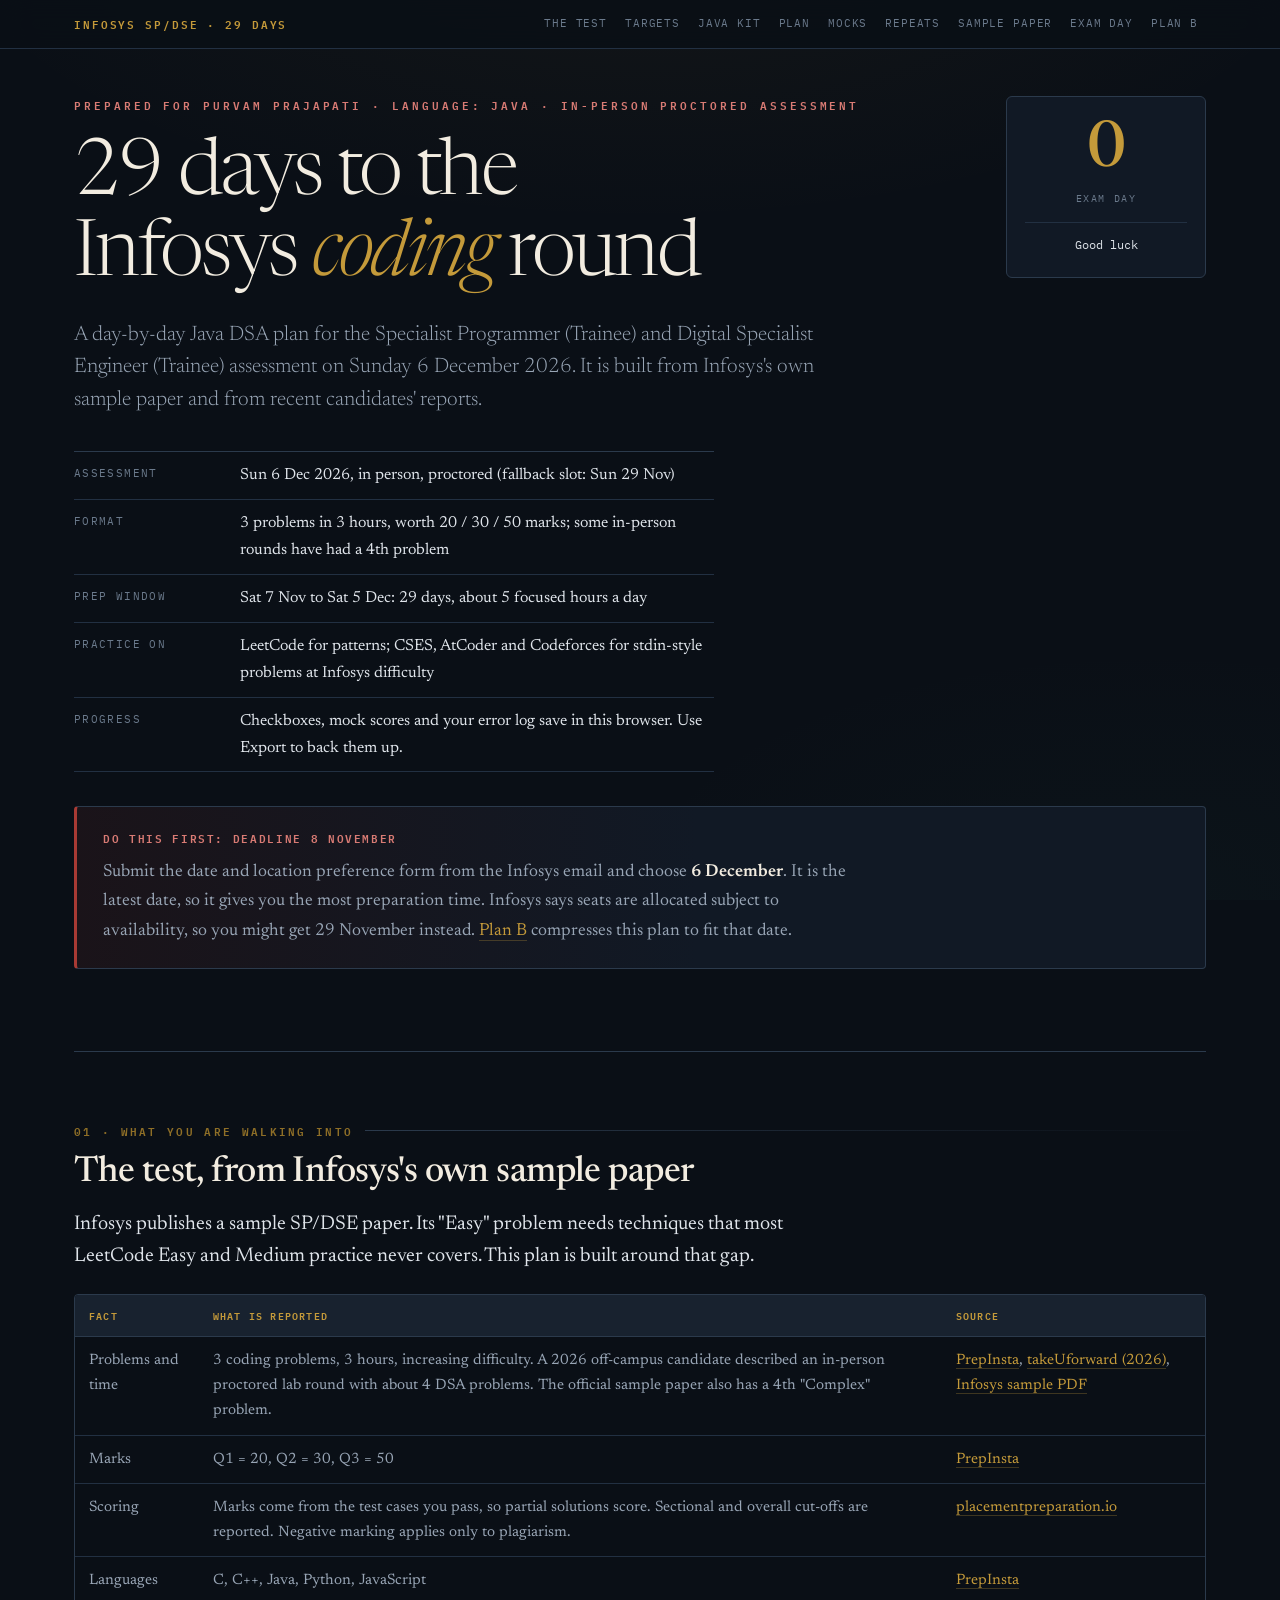
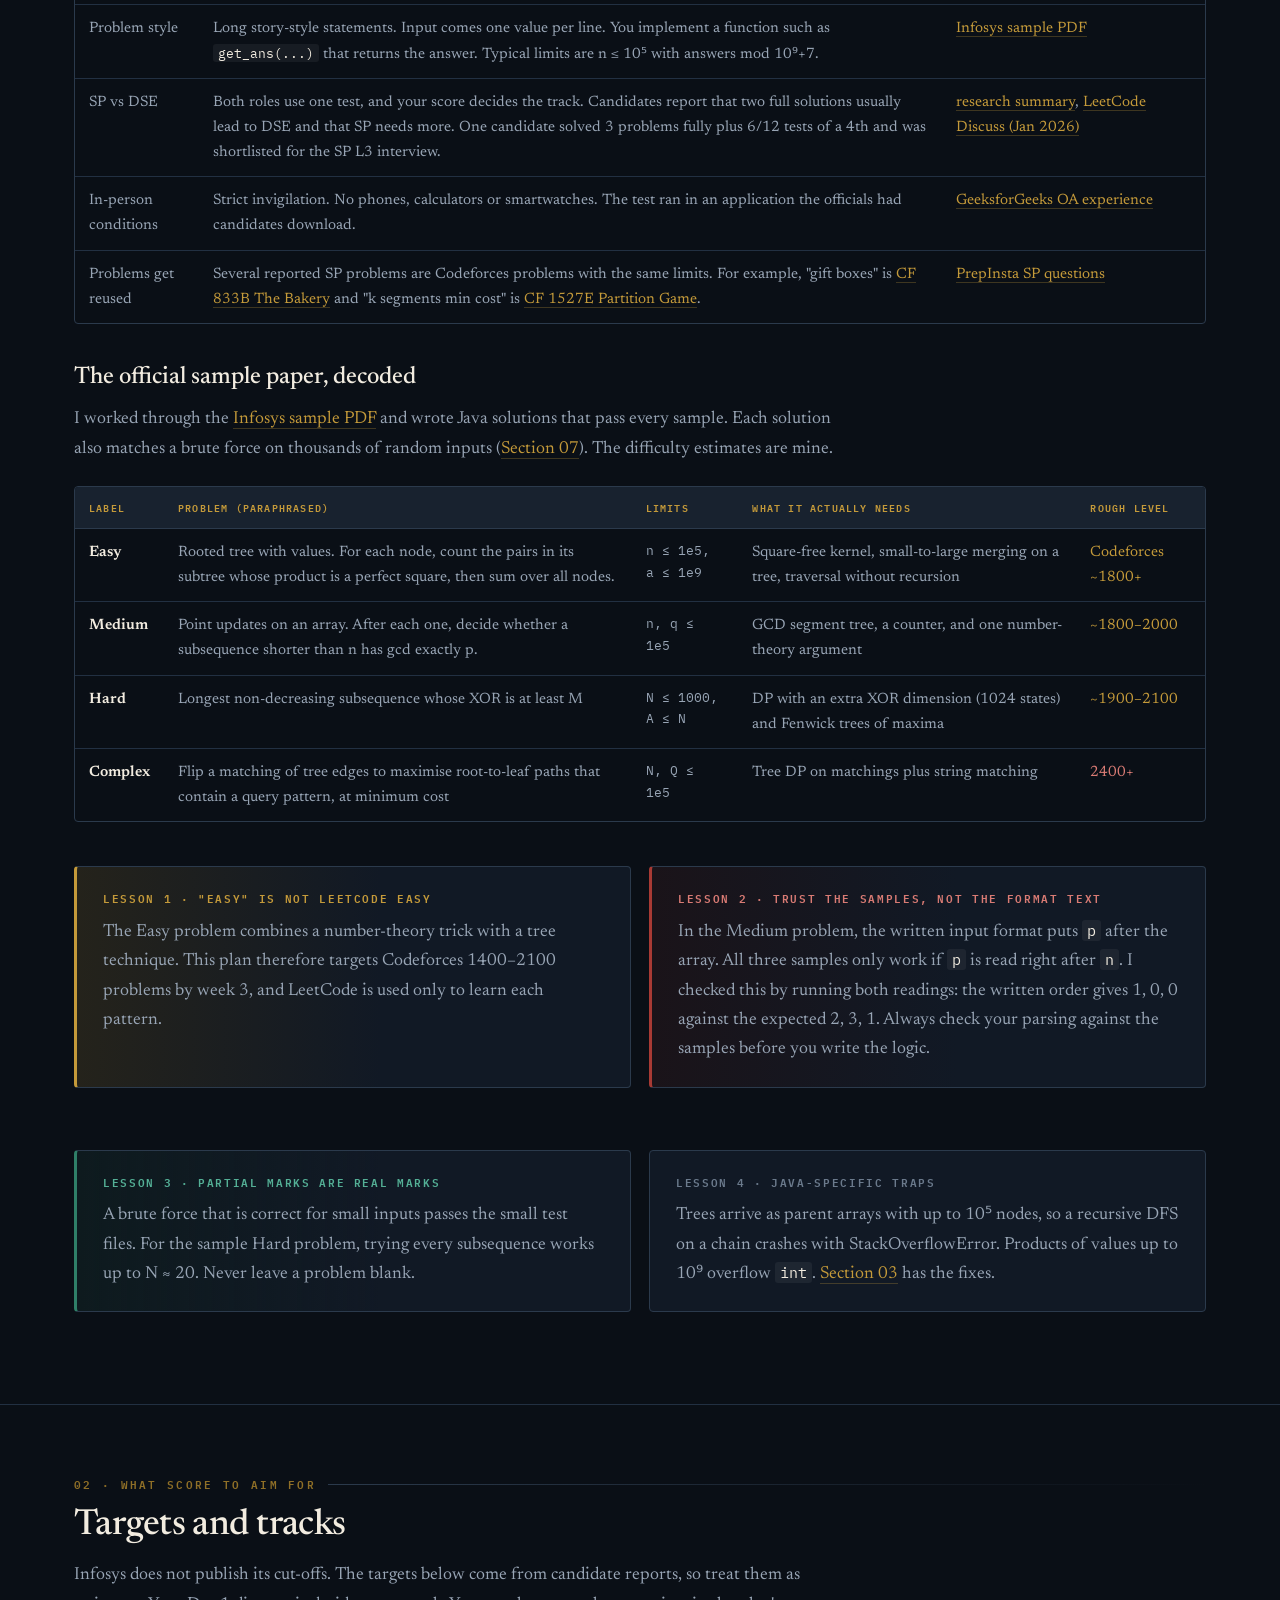
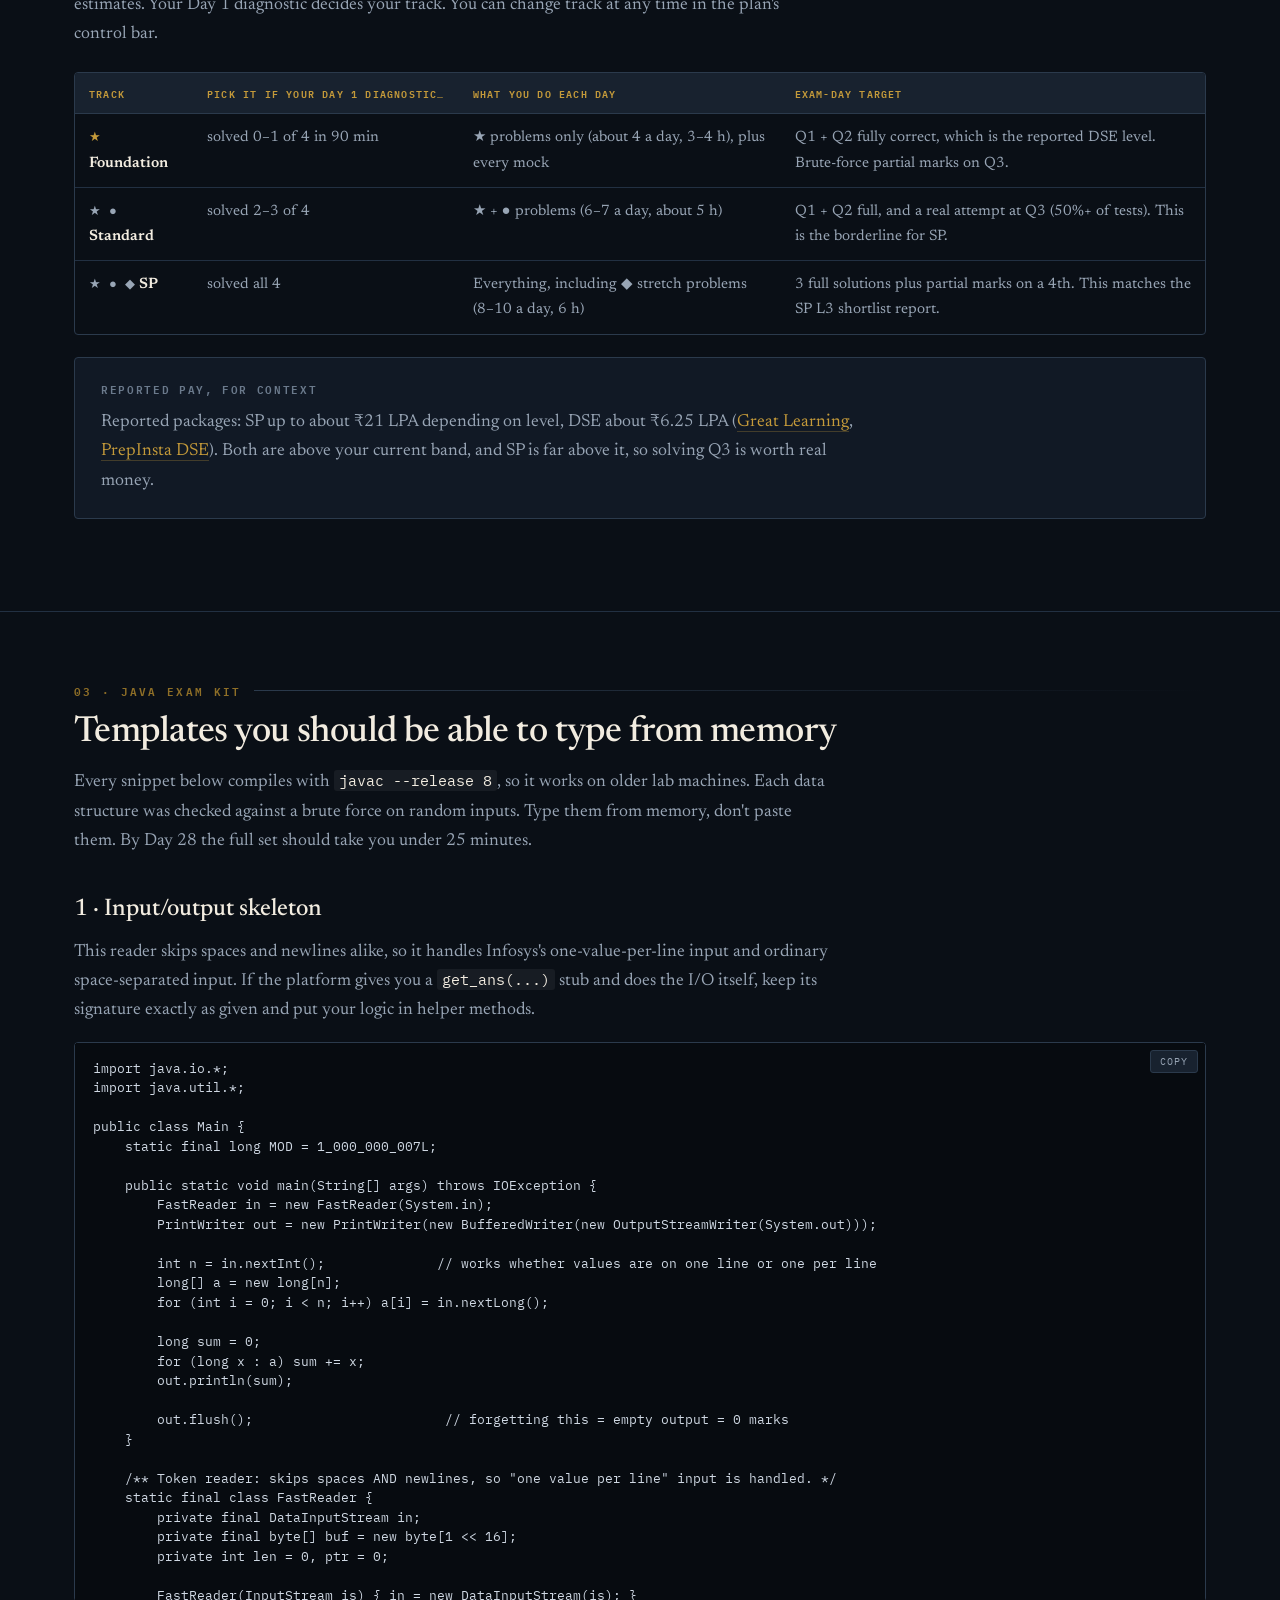
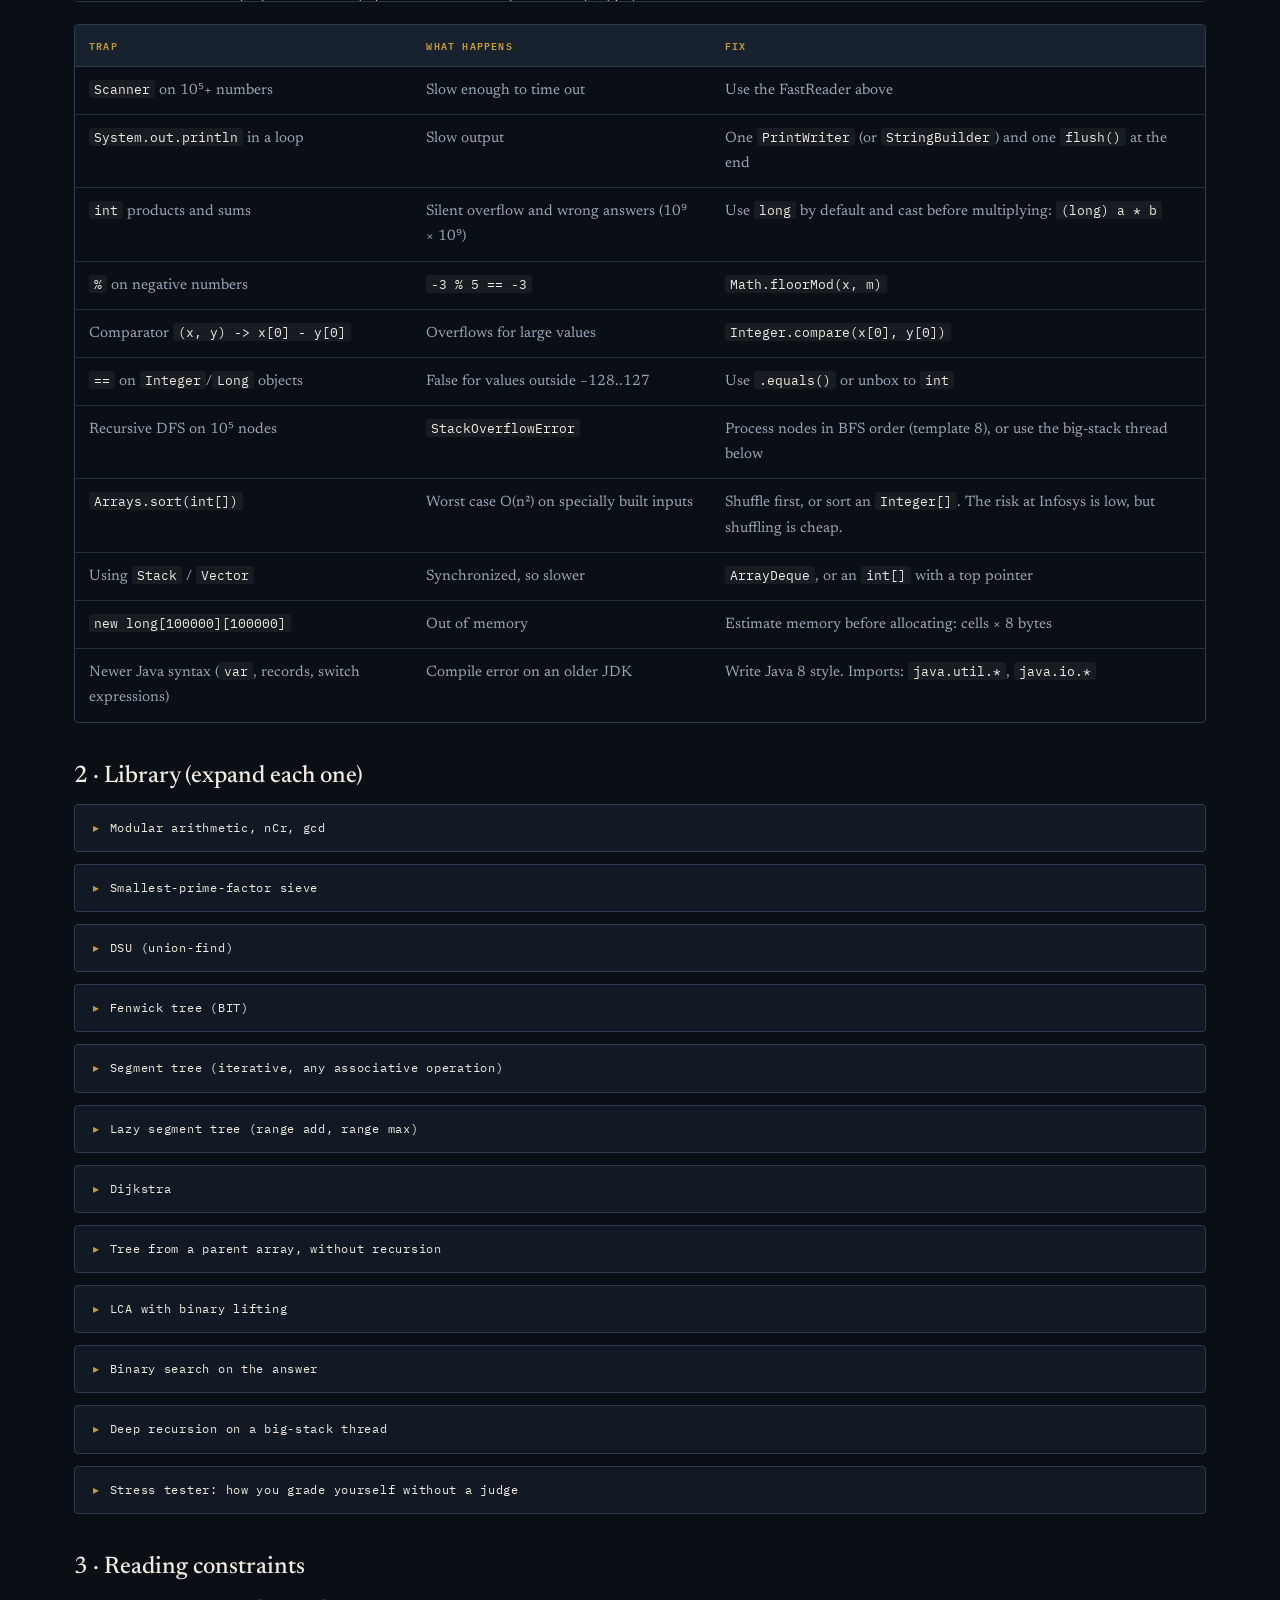
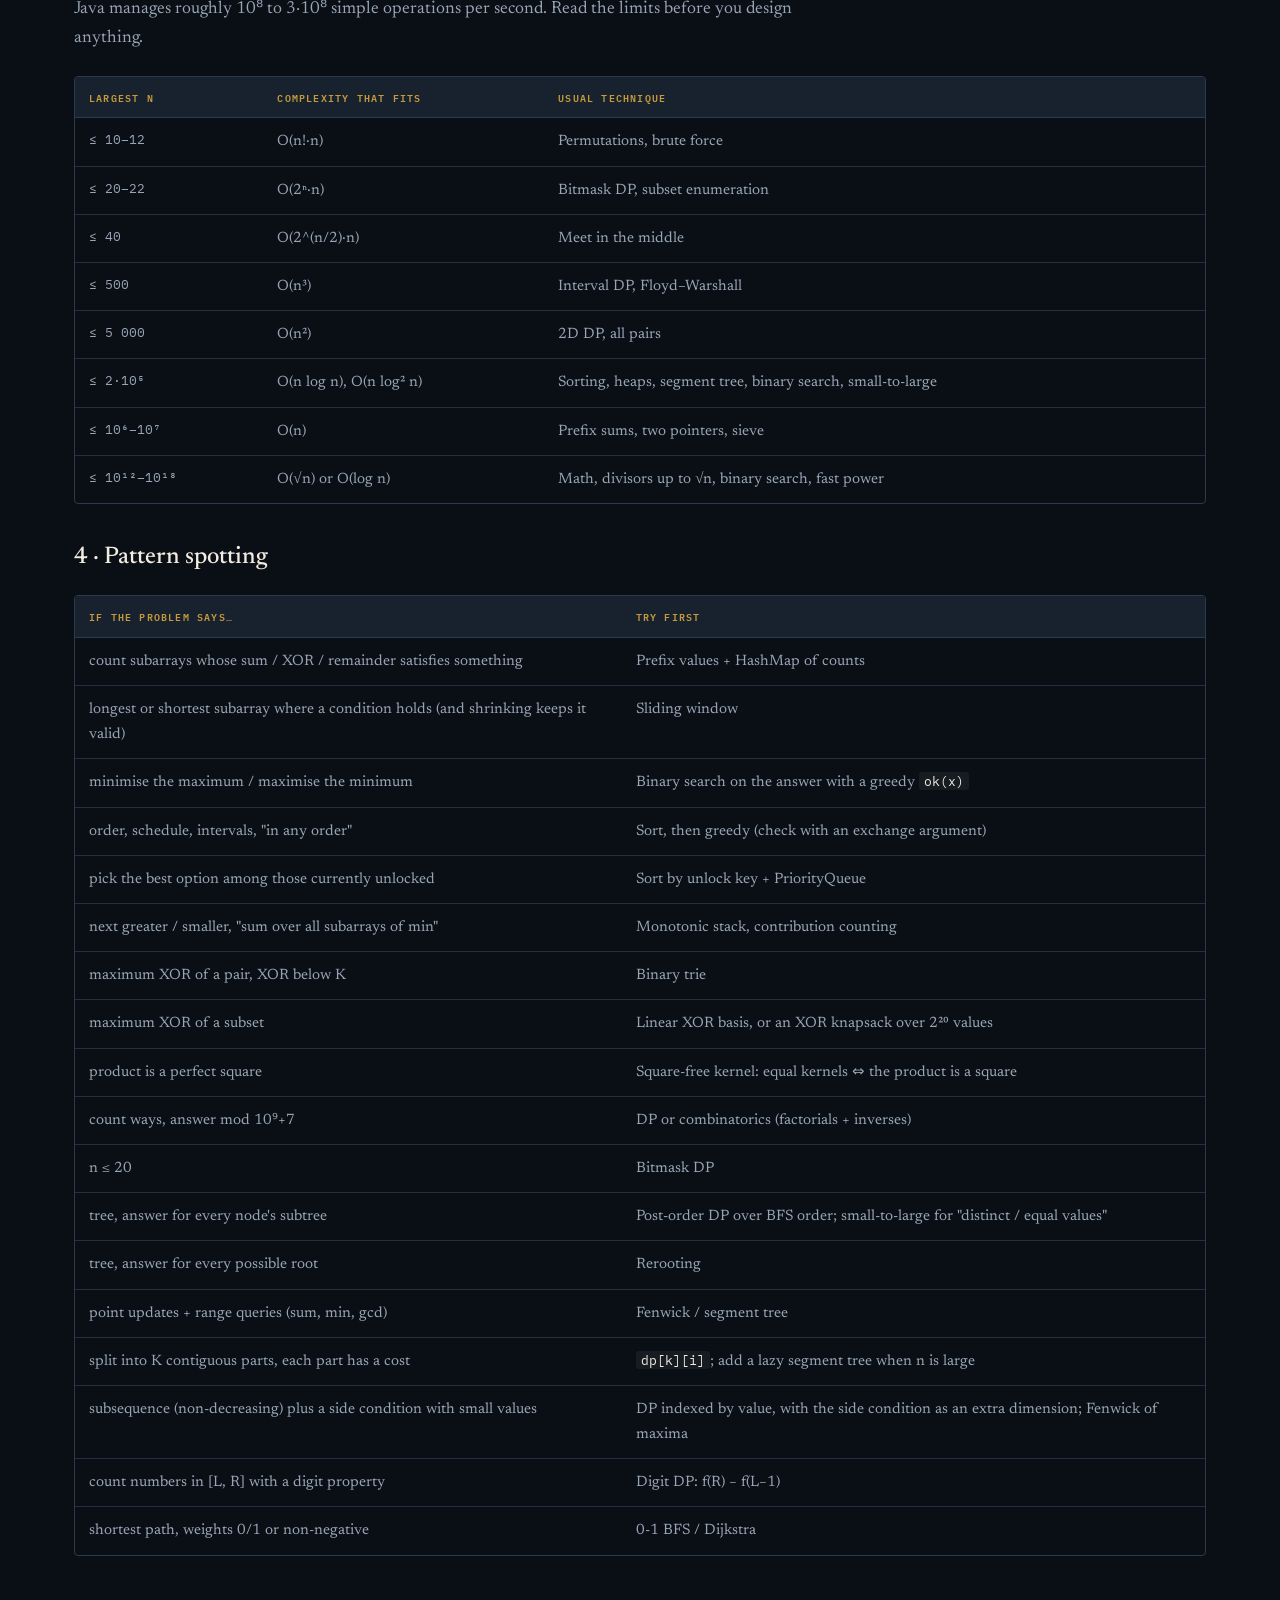
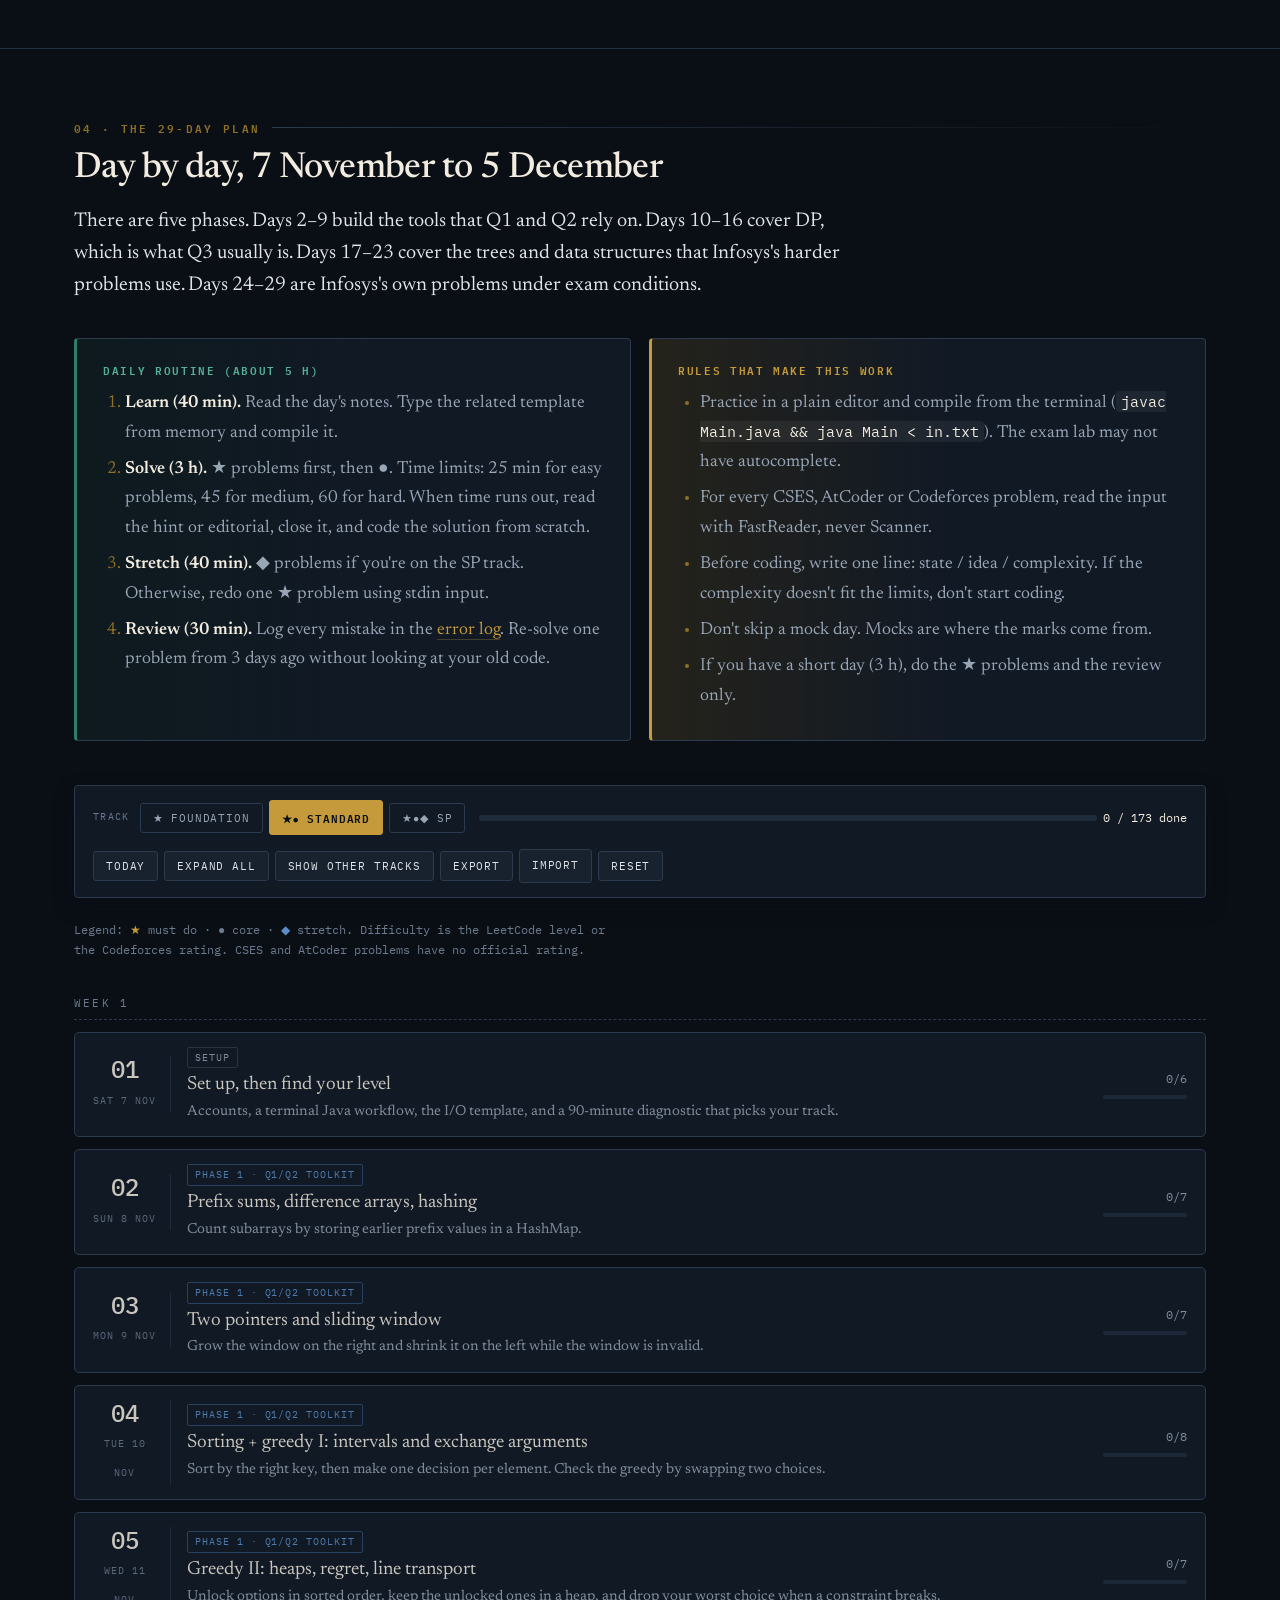
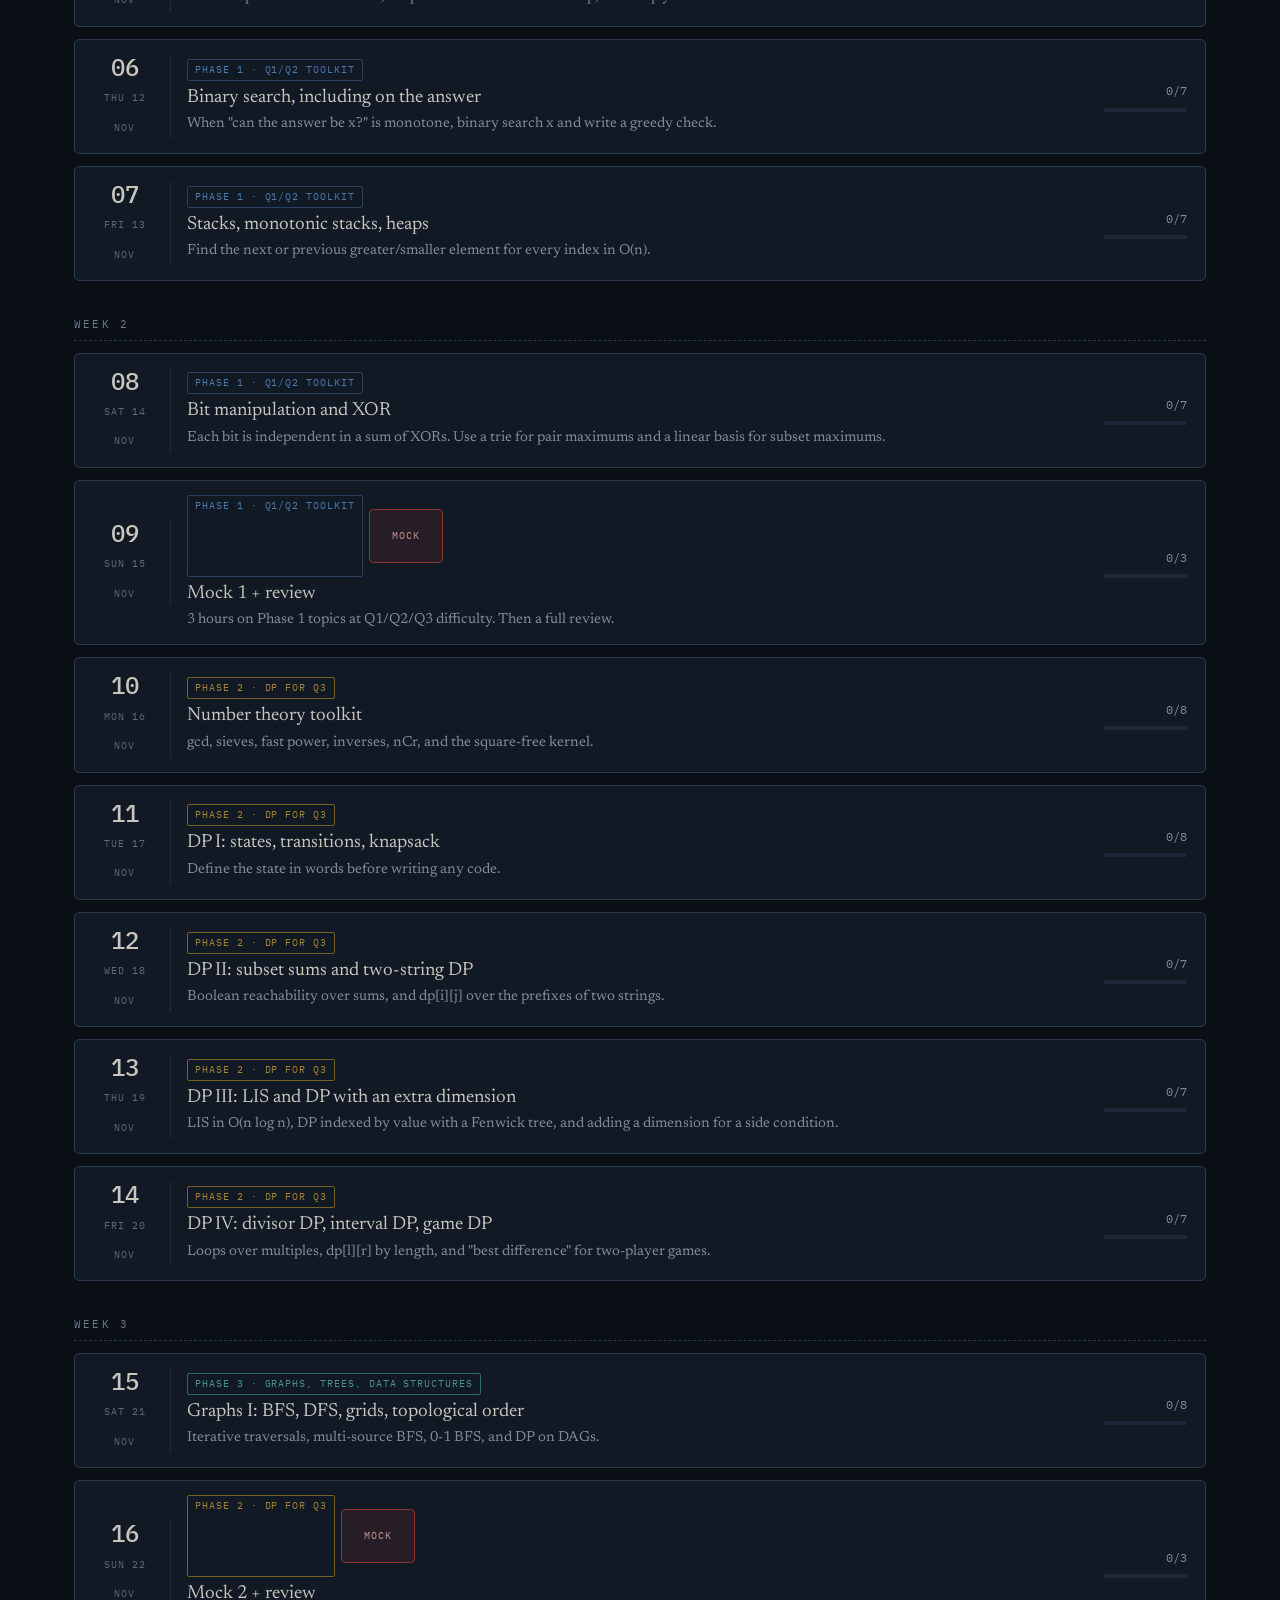
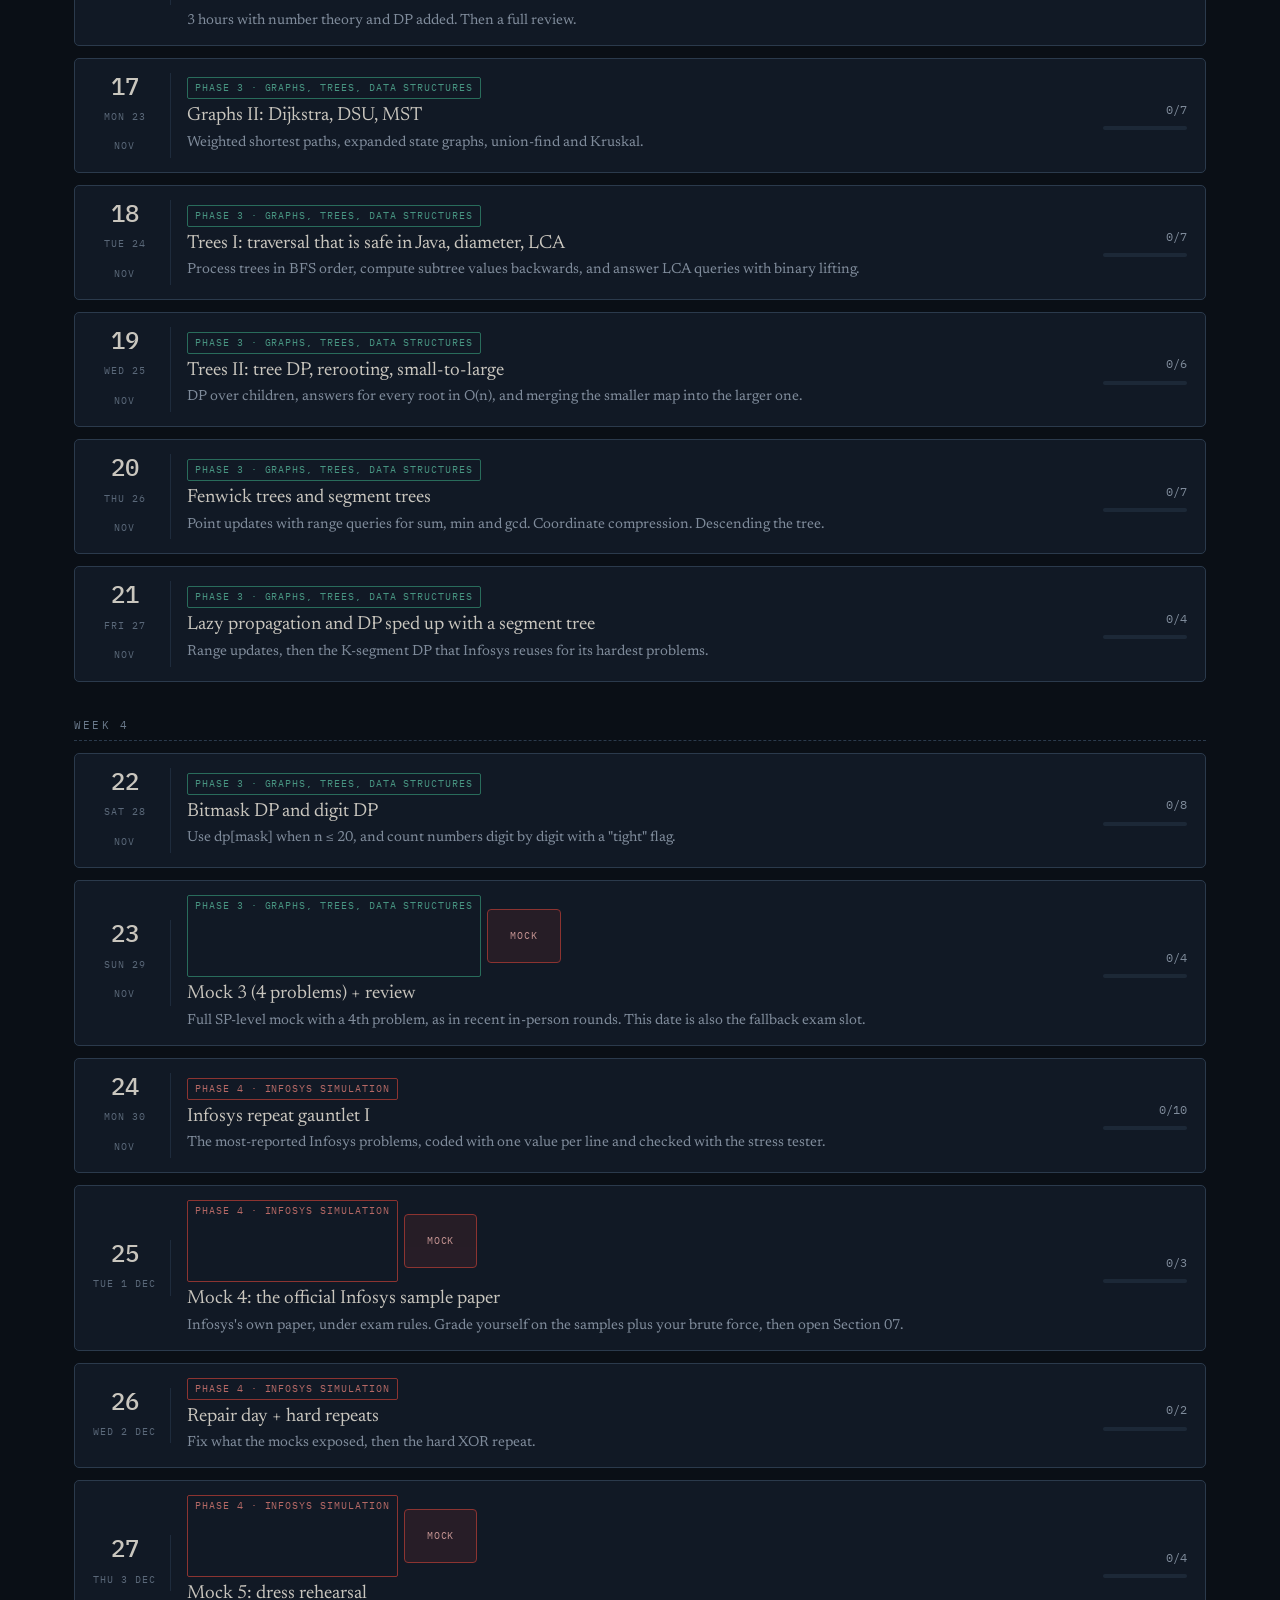
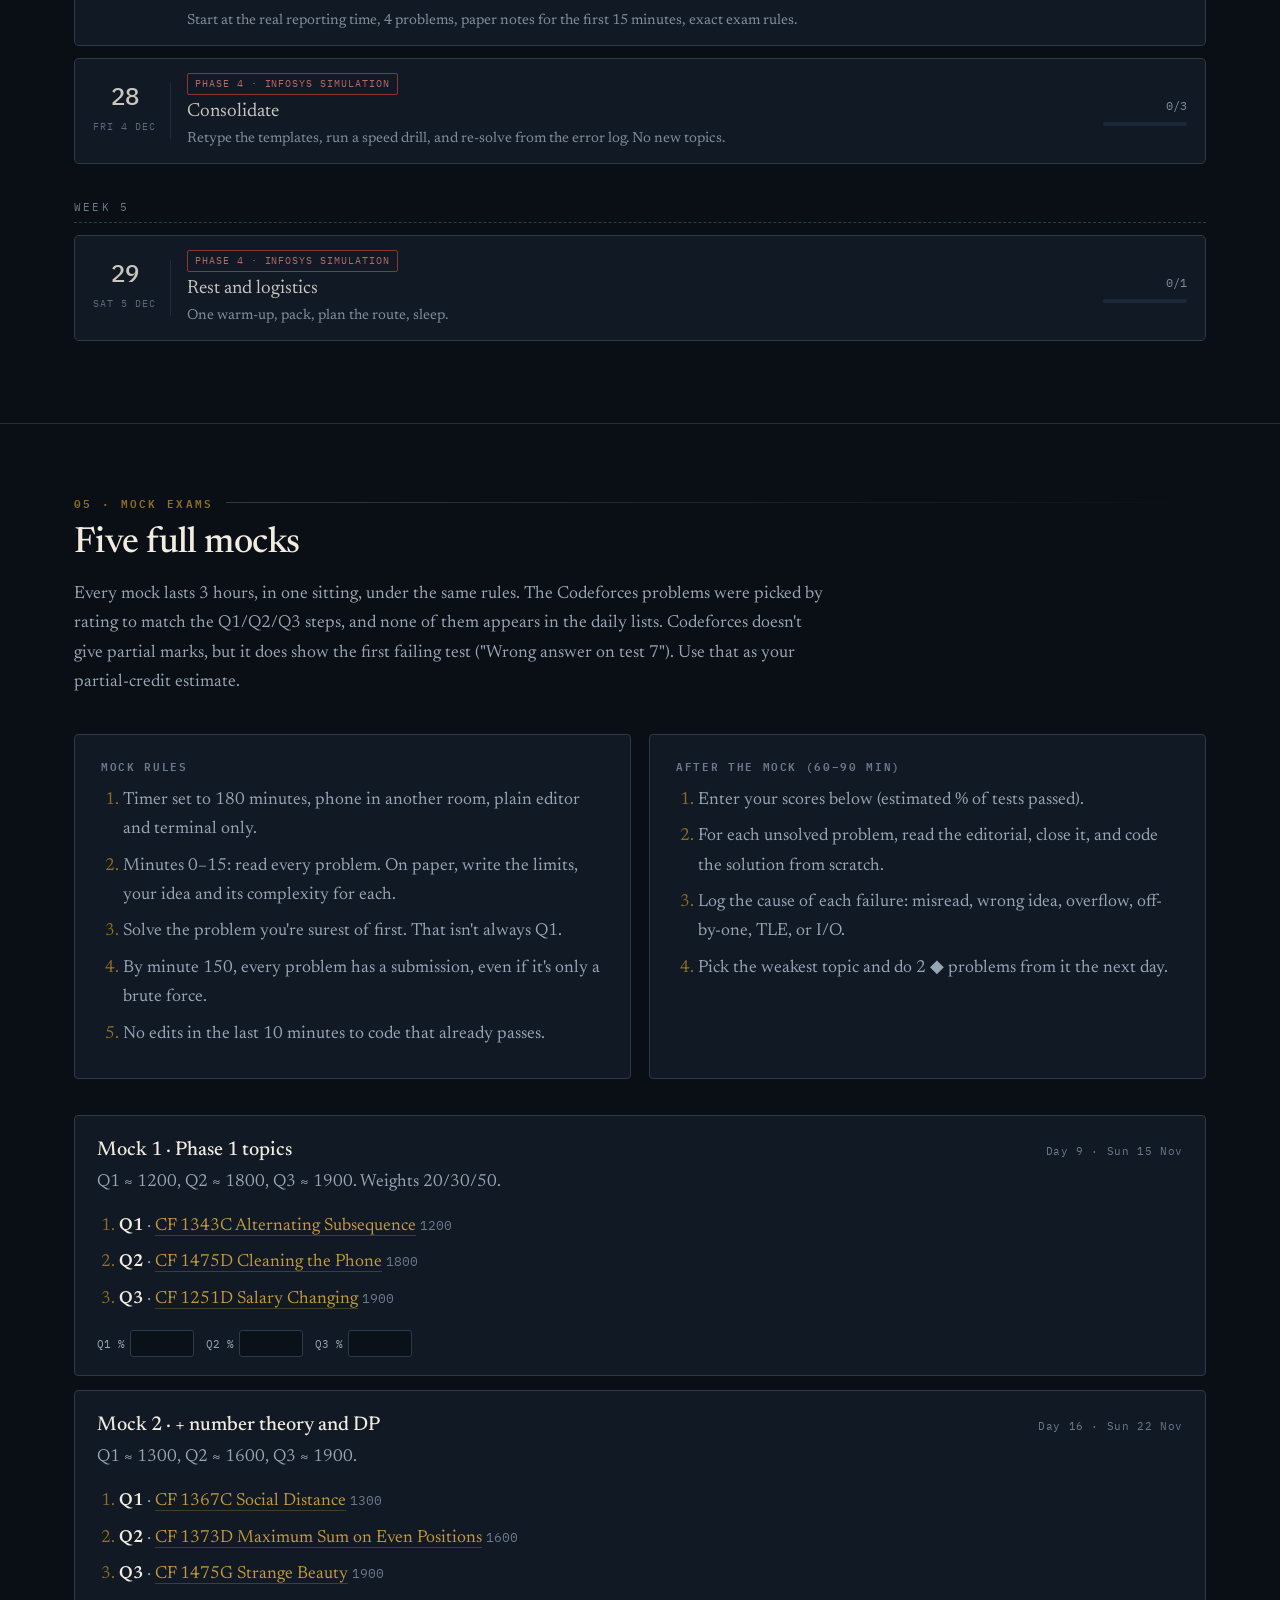
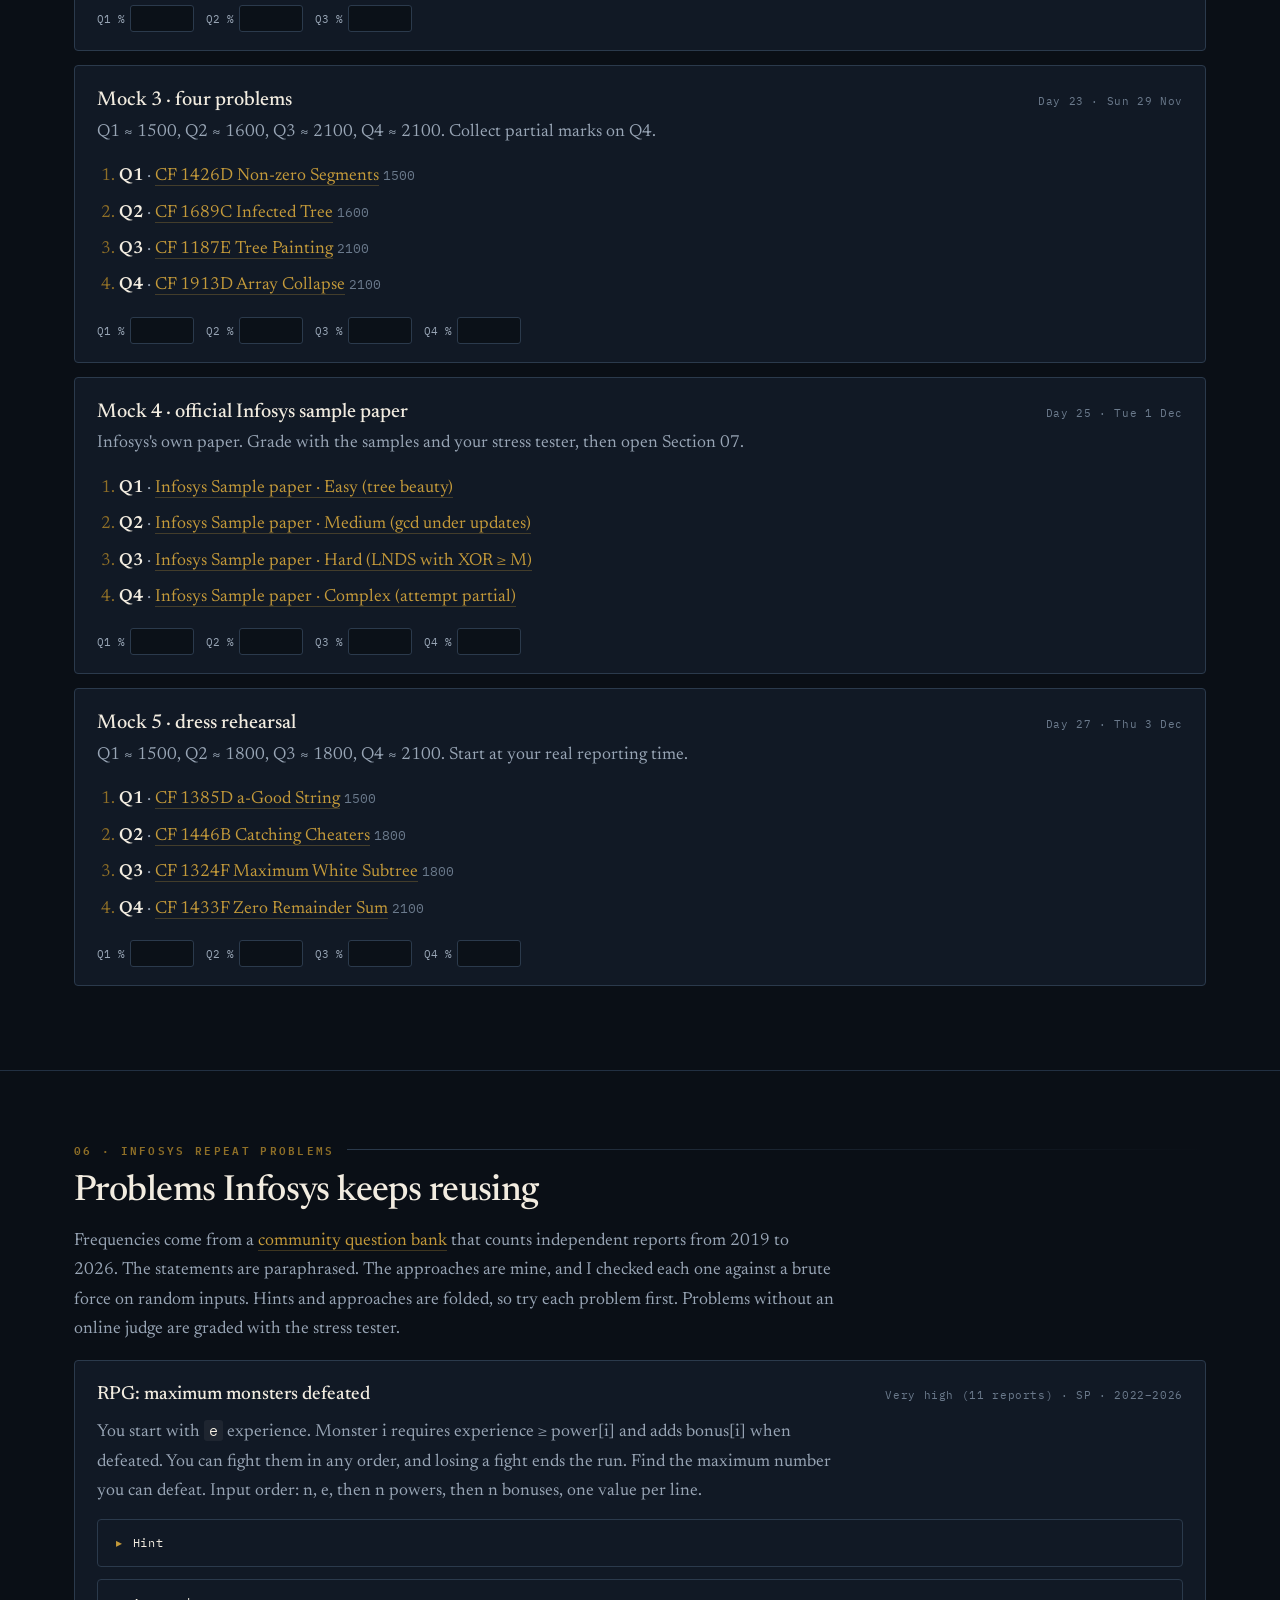
==== commit 739cb199: "Make plan controls opaque and non-sticky on small screens" ====
--- a/infosys-dsa-29-day-plan.html
+++ b/infosys-dsa-29-day-plan.html
@@ -110,7 +110,7 @@
 .btn.danger:hover{border-color:var(--crimson);color:var(--crimson-lt)}
 
 /* plan controls */
-.ctl{position:sticky;top:46px;z-index:50;background:rgba(17,25,37,.97);border:1px solid var(--rule);border-radius:4px;padding:14px 18px;margin:22px 0;display:flex;flex-wrap:wrap;gap:14px;align-items:center}
+.ctl{position:sticky;top:46px;z-index:50;isolation:isolate;background:#111925;box-shadow:0 8px 18px rgba(10,15,22,.85);border:1px solid var(--rule);border-radius:4px;padding:14px 18px;margin:22px 0;display:flex;flex-wrap:wrap;gap:14px;align-items:center}
 .ctl-g{display:flex;gap:6px;flex-wrap:wrap;align-items:center}
 .ctl-lab{font-family:var(--mono);font-size:10px;letter-spacing:.13em;text-transform:uppercase;color:var(--text-faint);margin-right:4px}
 .pbar{flex:1;min-width:180px;height:6px;background:var(--ink-4);border-radius:3px;overflow:hidden}
@@ -188,6 +188,7 @@
   .cover-grid,.grid2{grid-template-columns:1fr}
   .clock{width:100%}
   .tb-nav{display:none}
+  .ctl{position:static;box-shadow:none}
   .day>summary{grid-template-columns:58px 1fr}
   .day-c{grid-column:2;text-align:left}
   .day-c .mini{margin-left:0}
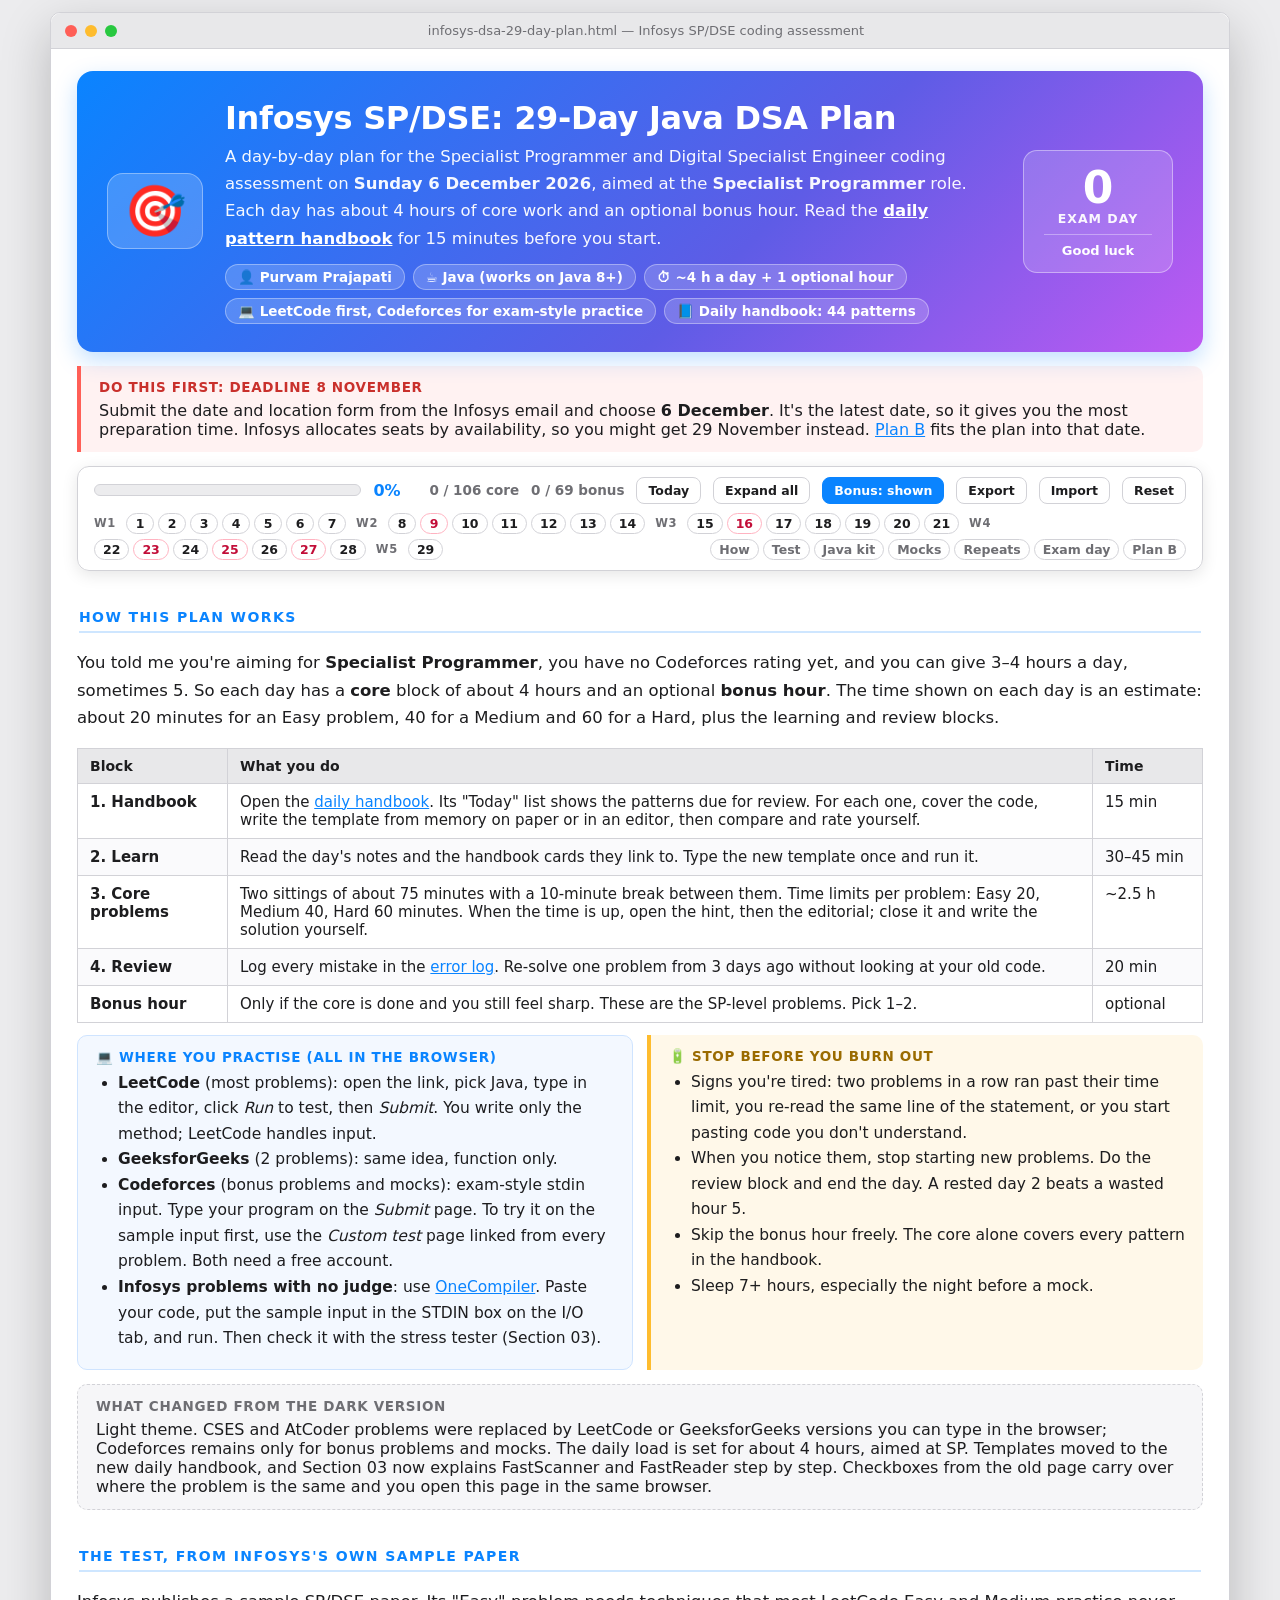
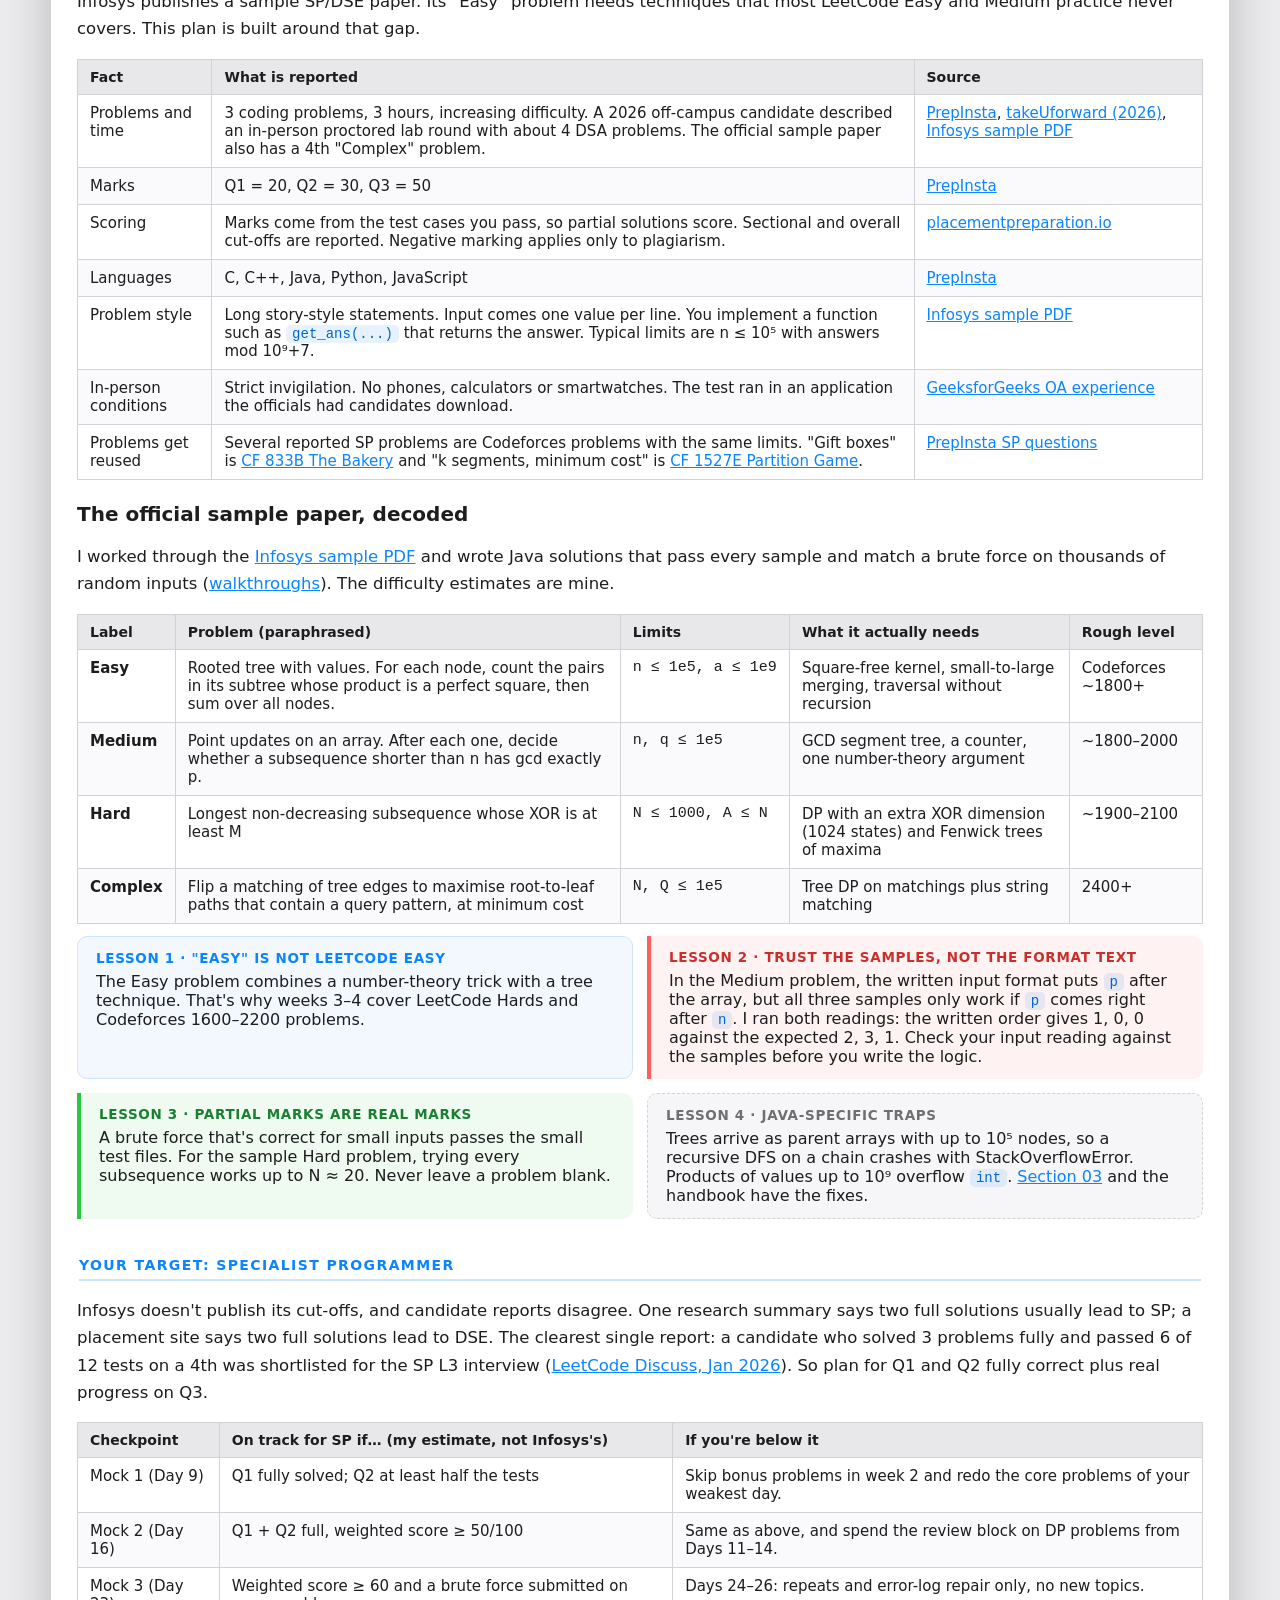
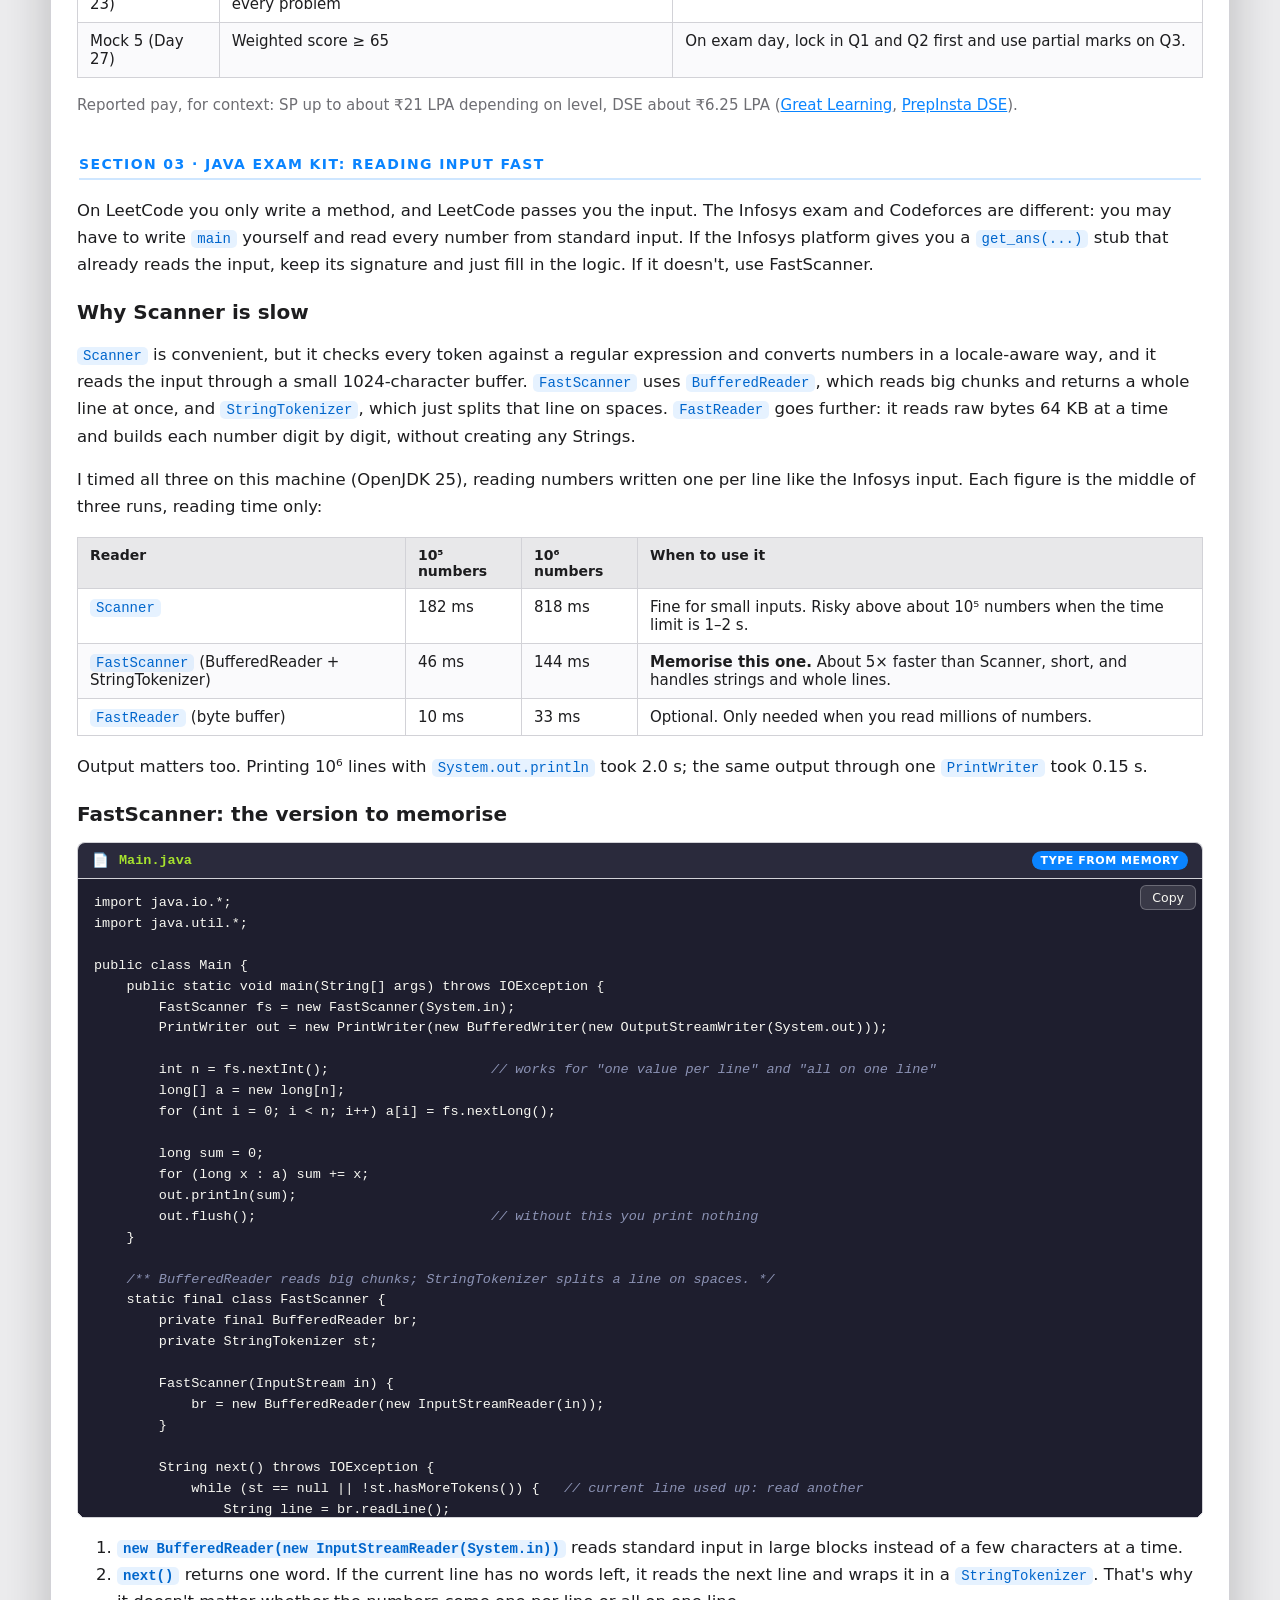
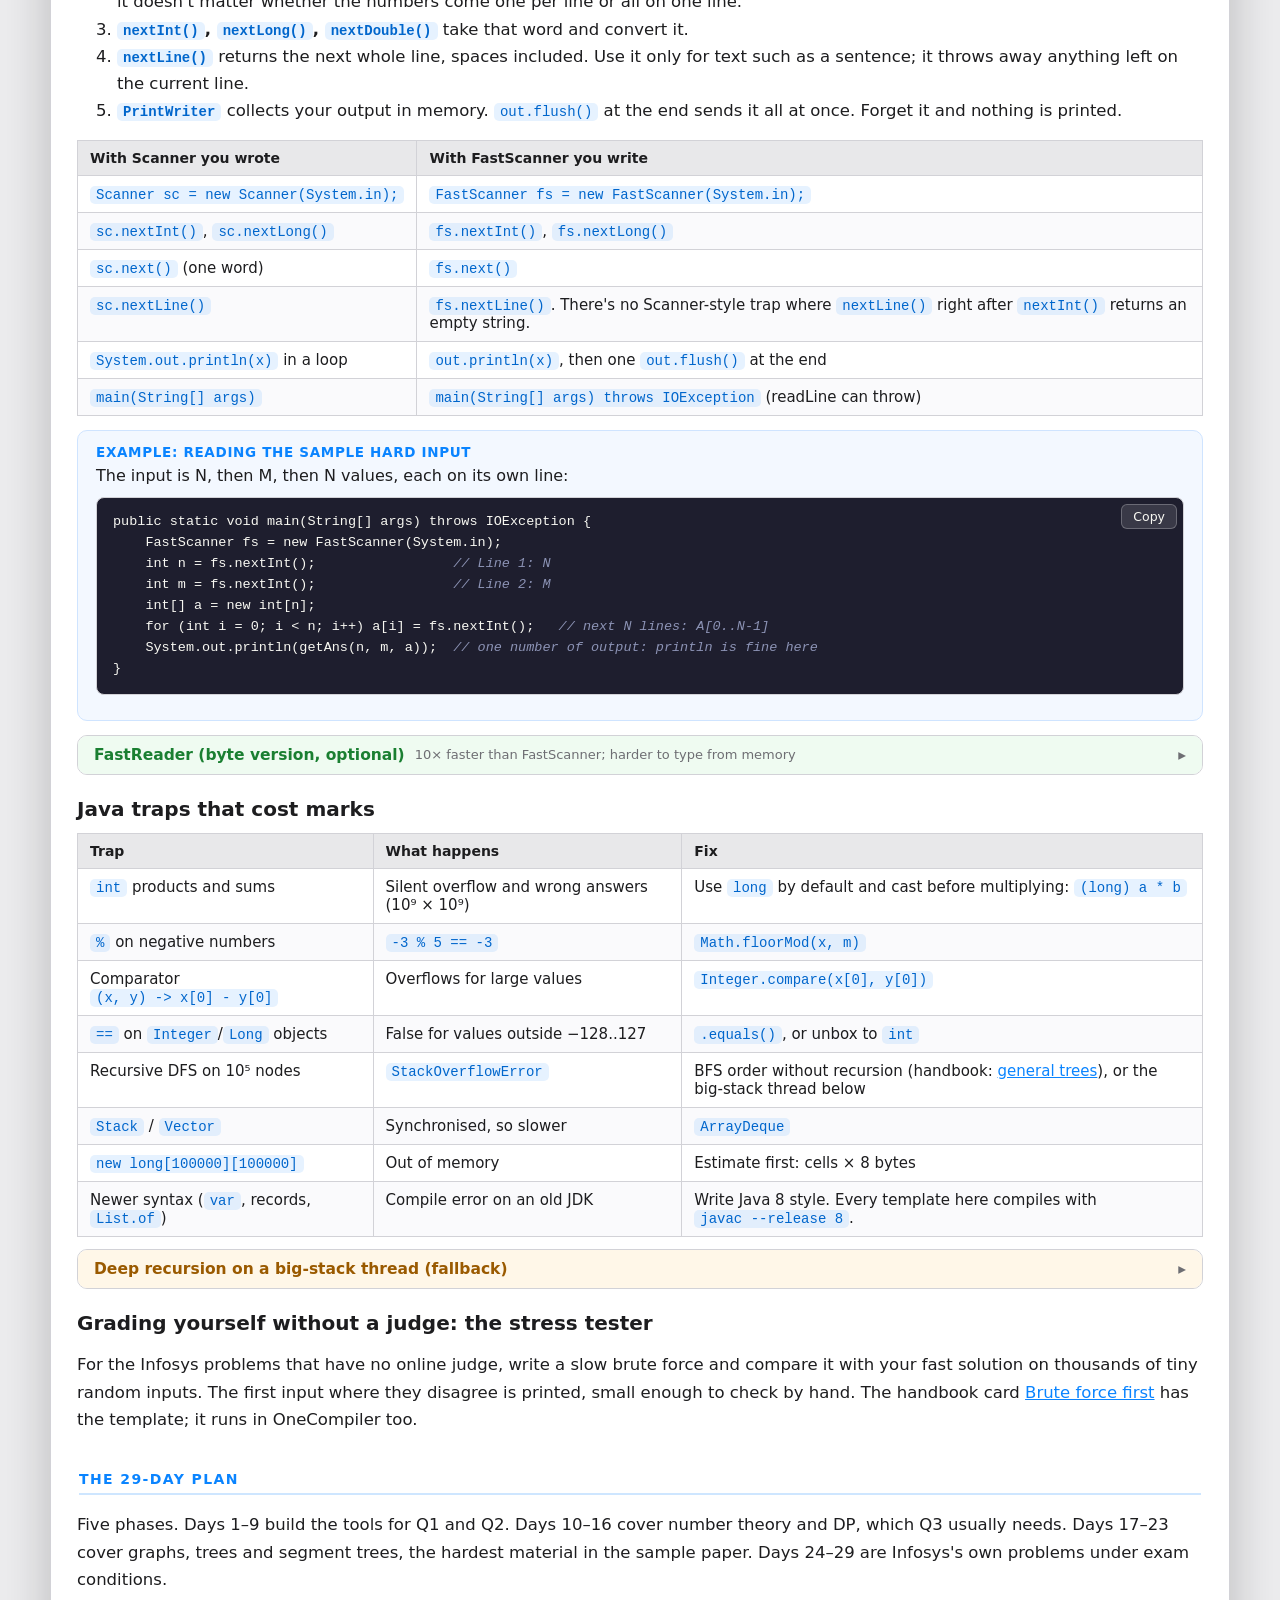
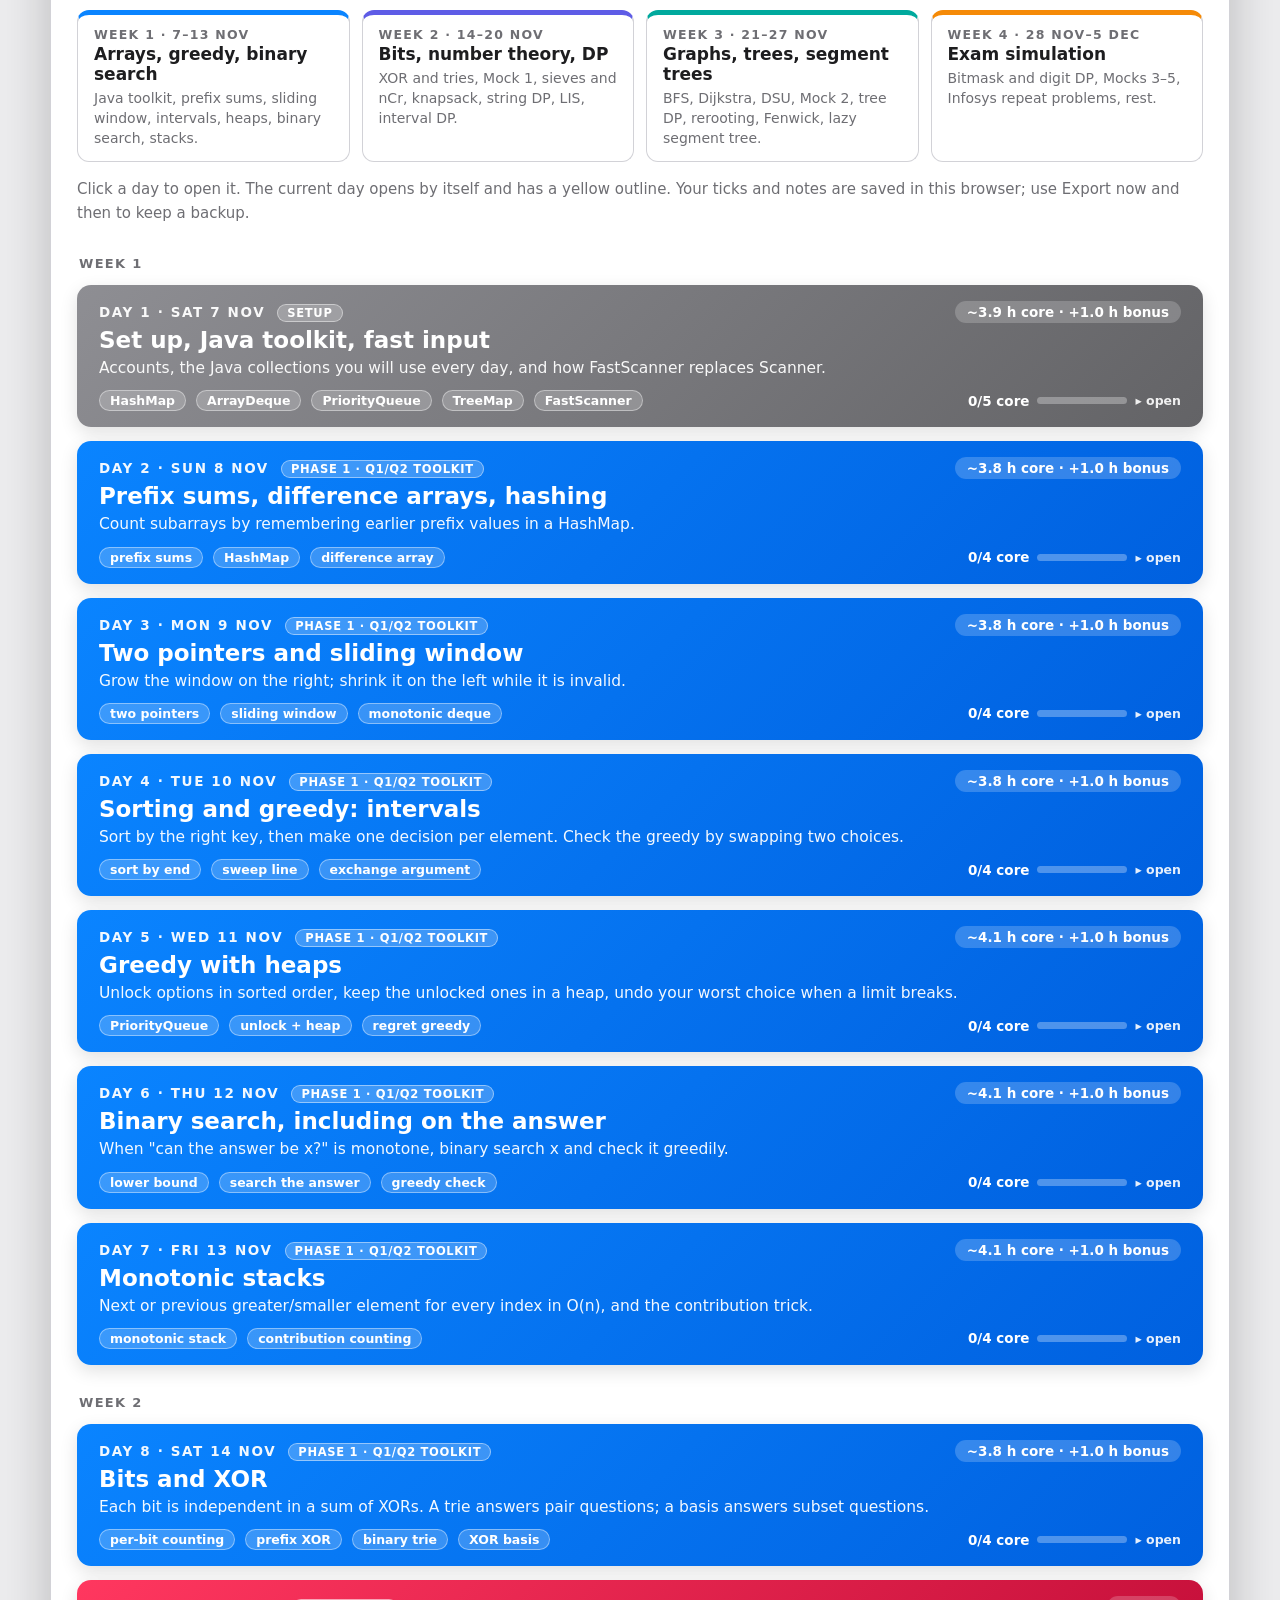
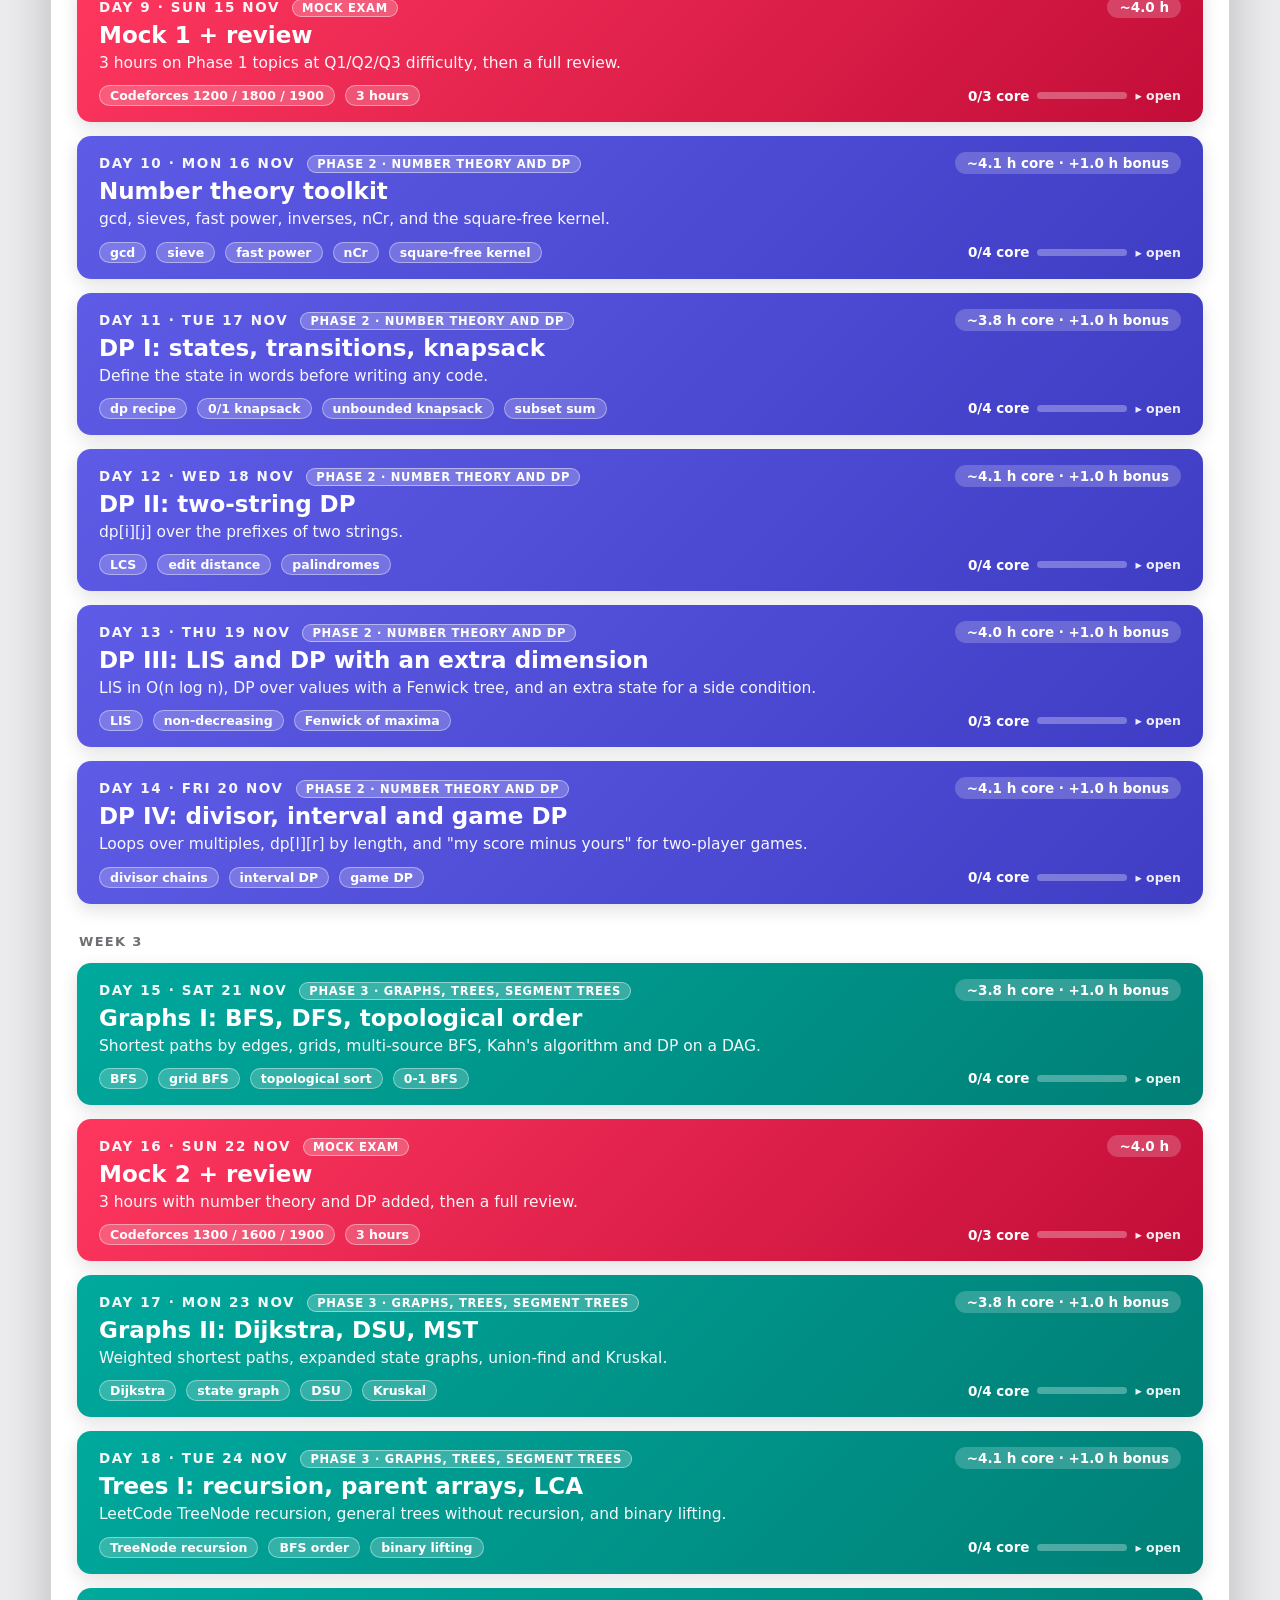
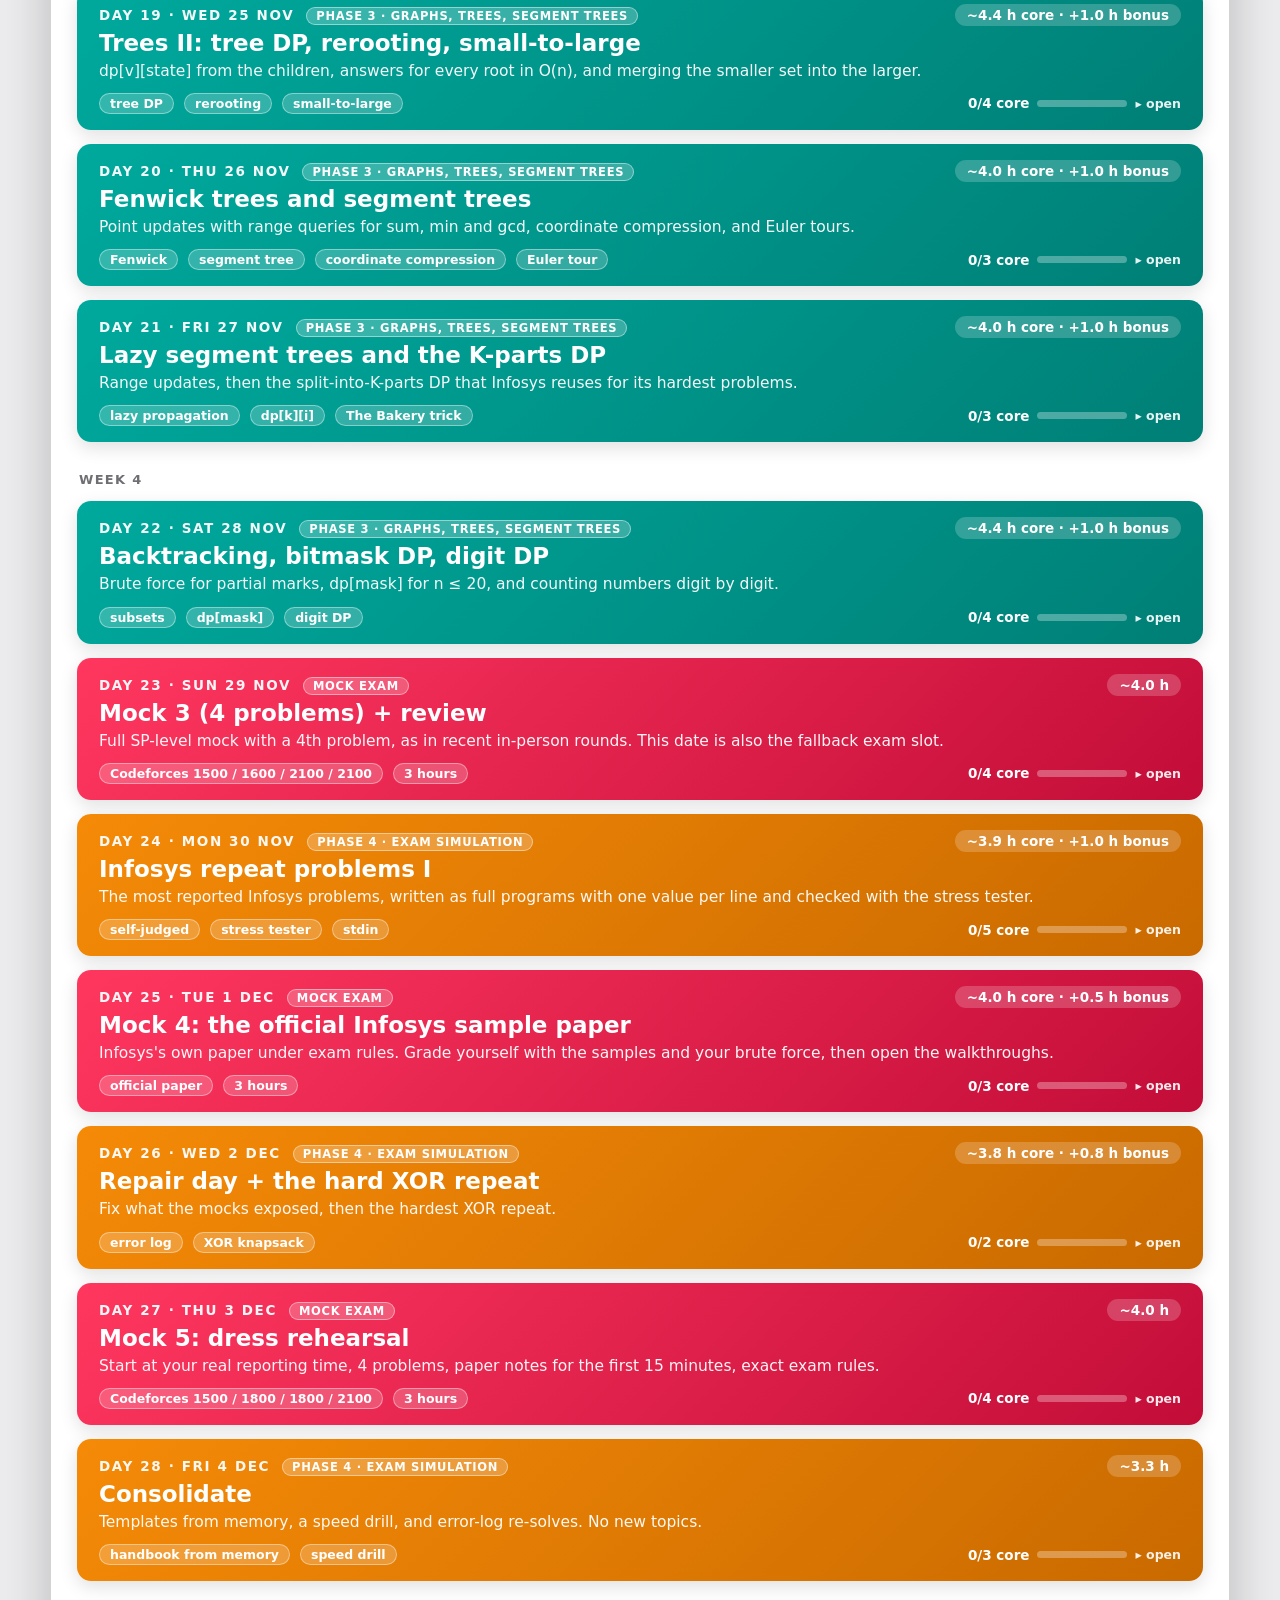
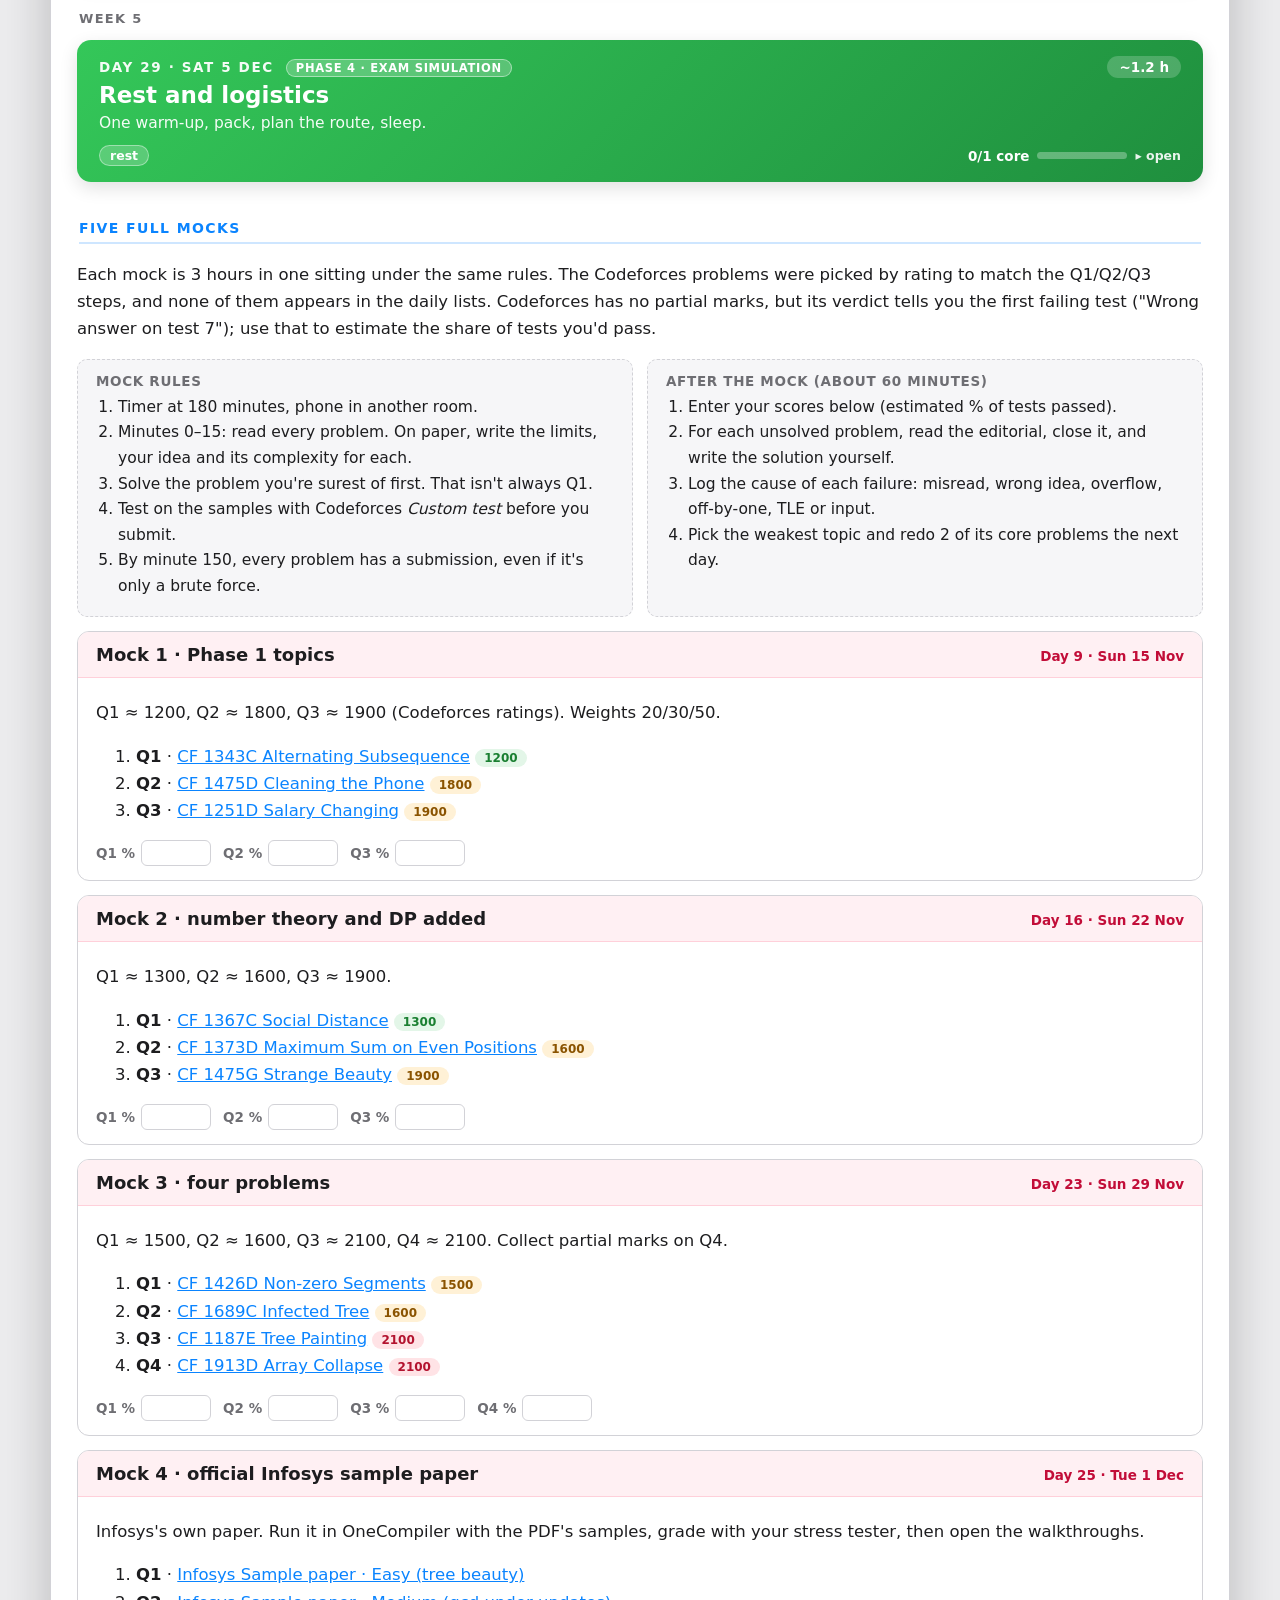
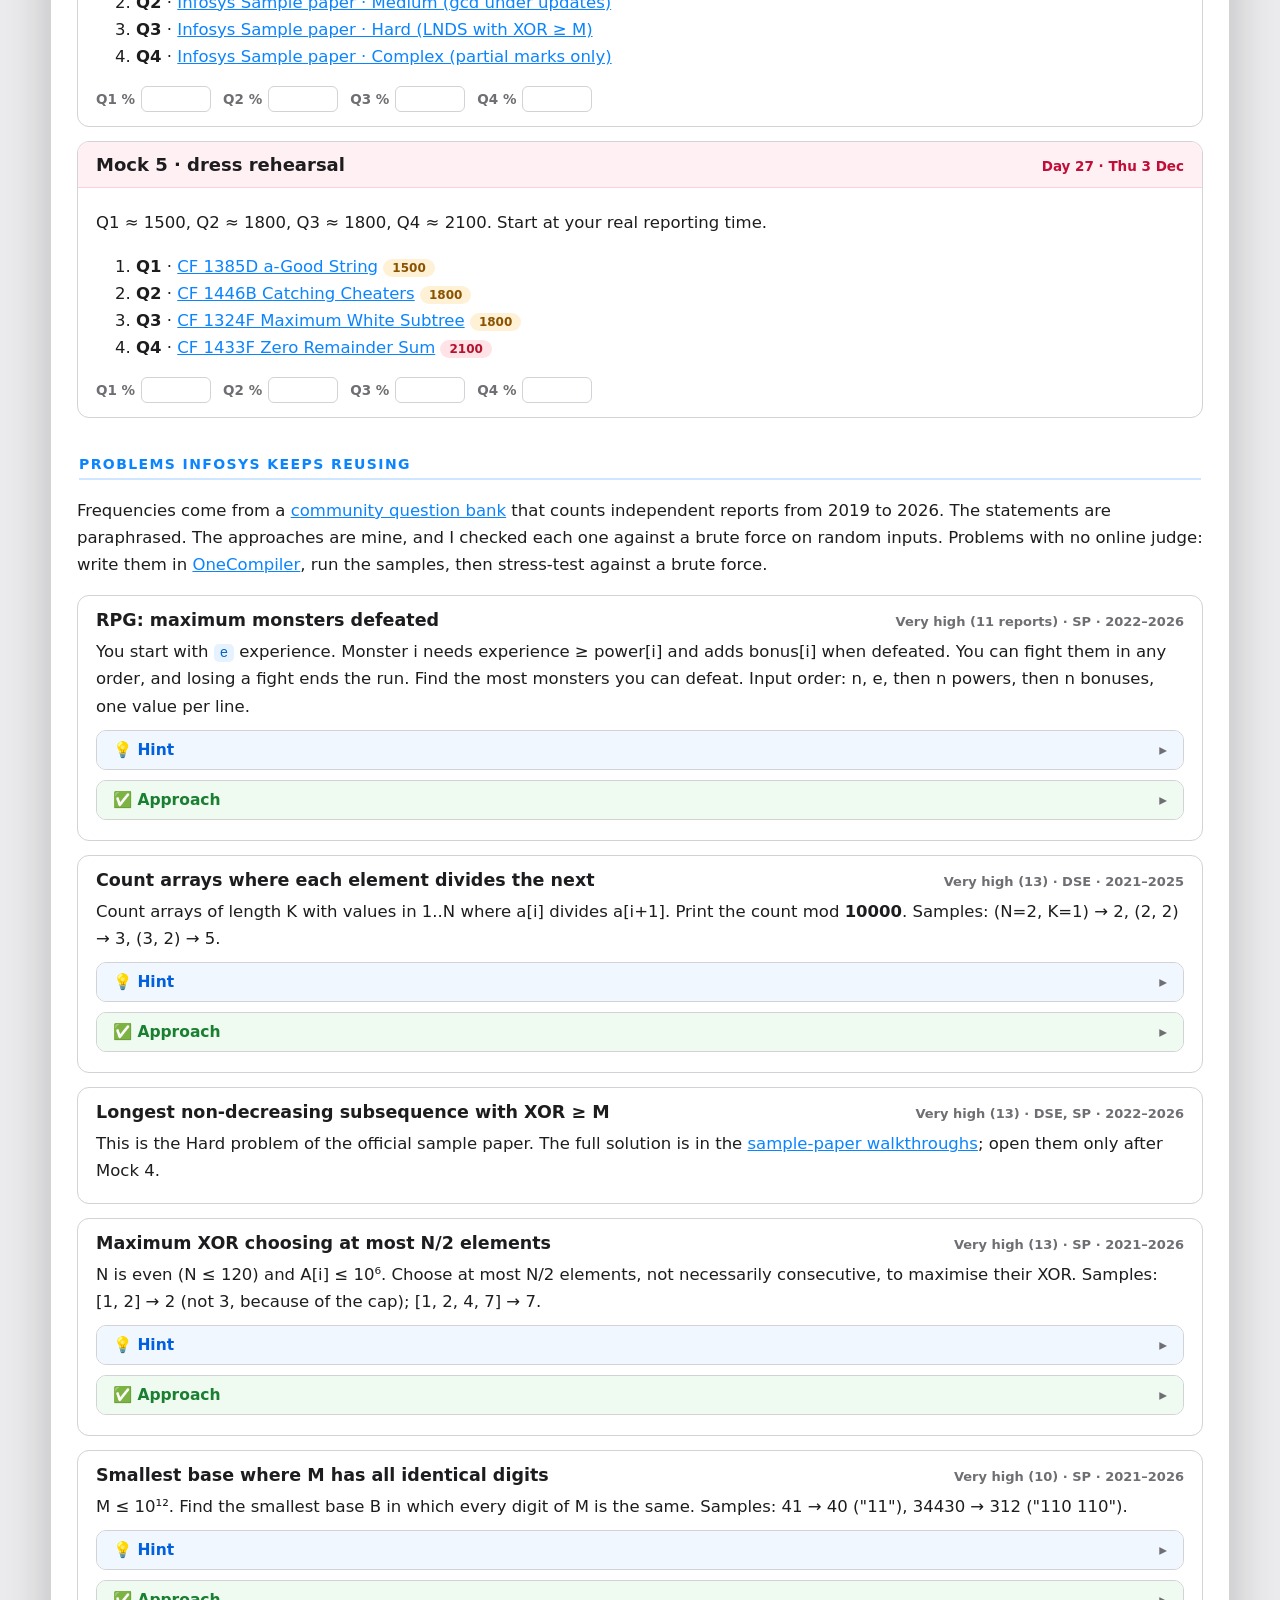
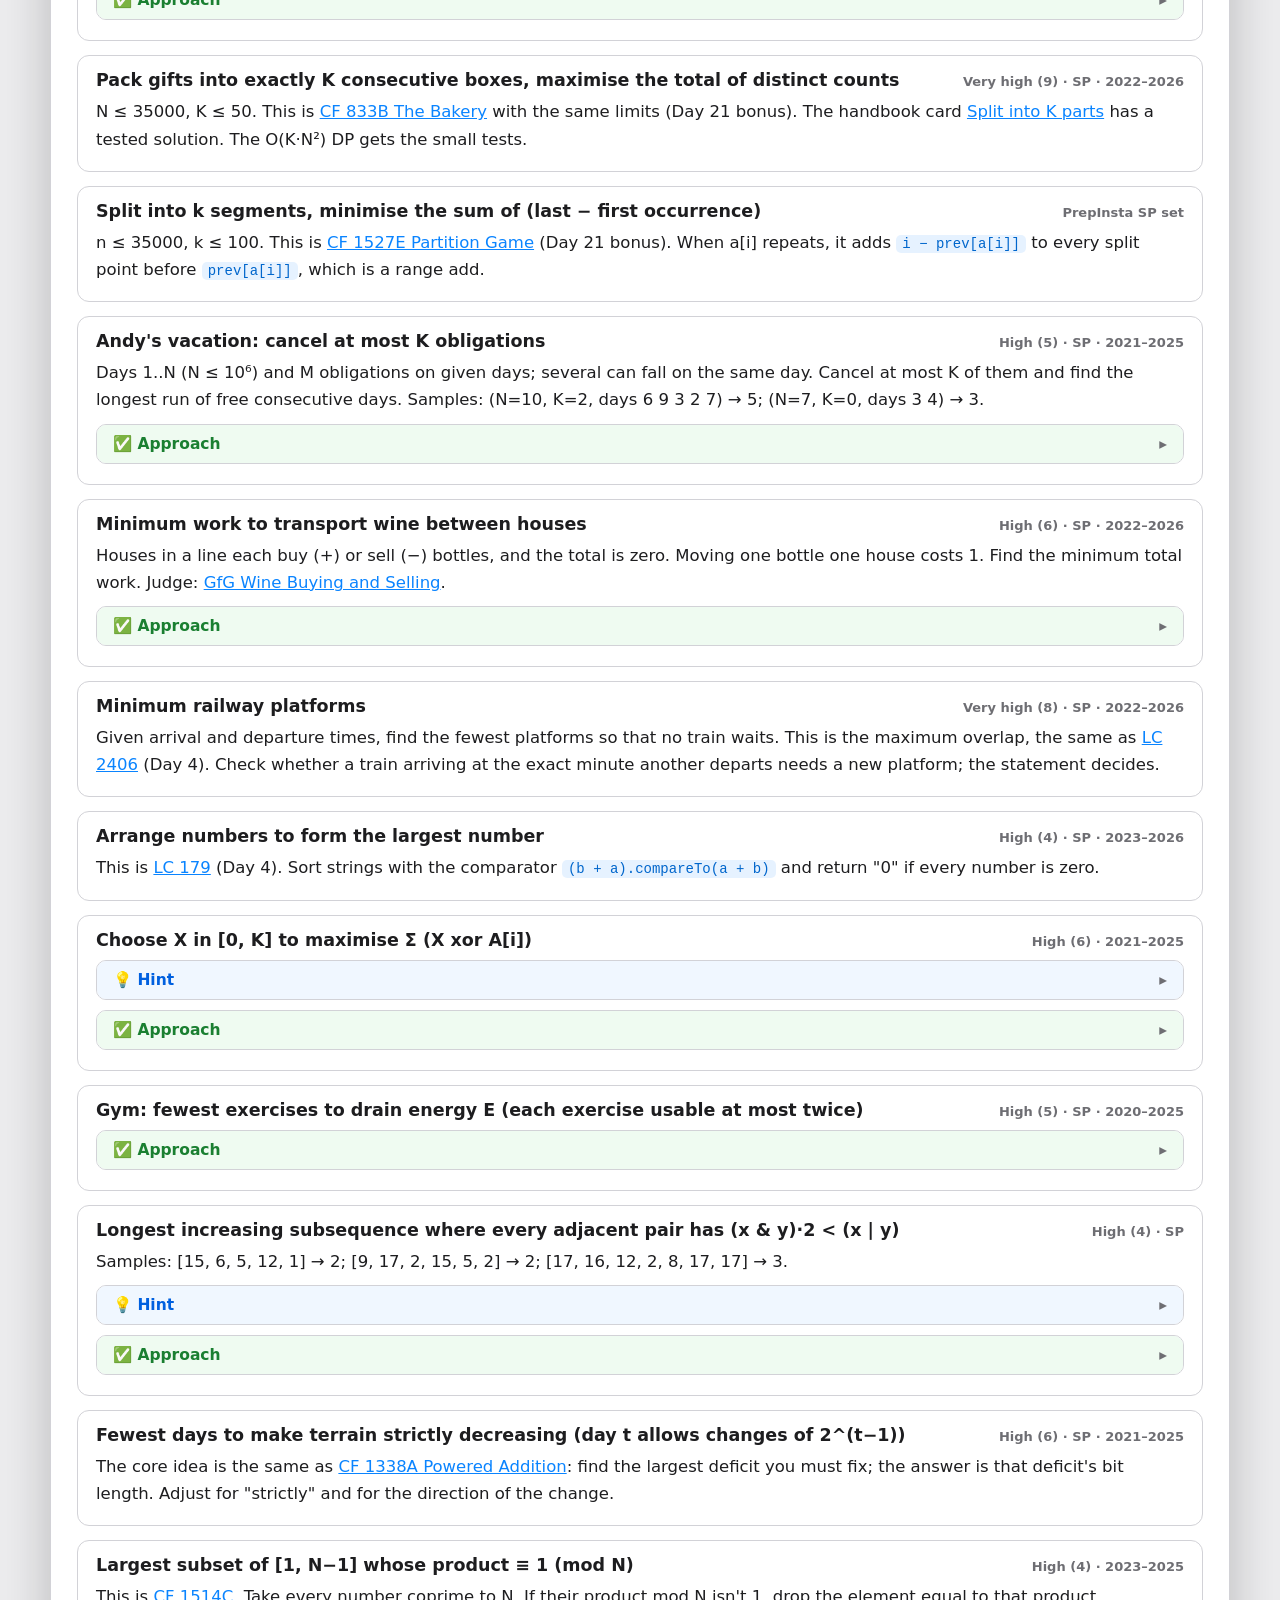
==== commit 76e862cb: "Light theme for the 29-day plan, LeetCode-first problems, and a daily pattern handbook" ====
--- a/infosys-dsa-29-day-plan.html
+++ b/infosys-dsa-29-day-plan.html
@@ -1,314 +1,537 @@
 <!DOCTYPE html>
 <html lang="en">
 <head>
-<meta charset="UTF-8">
-<meta name="viewport" content="width=device-width, initial-scale=1.0">
-<title>Infosys SP / DSE Coding Assessment: 29-Day Java DSA Plan (7 Nov to 6 Dec 2026)</title>
-<link rel="preconnect" href="https://fonts.googleapis.com">
-<link rel="preconnect" href="https://fonts.gstatic.com" crossorigin>
-<link href="https://fonts.googleapis.com/css2?family=Newsreader:ital,opsz,wght@0,6..72,300;0,400;0,500;0,600;1,6..72,400&family=IBM+Plex+Mono:wght@400;500;600&display=swap" rel="stylesheet">
-<style>
-:root{
-  --ink:#0a0f16;--ink-2:#111925;--ink-3:#18222f;--ink-4:#1f2c3b;
-  --paper:#f2ece0;--rule:#2b3a4c;--rule-soft:#223042;
-  --brass:#c49a3a;--brass-dim:#8f6f27;--brass-glow:rgba(196,154,58,.14);
-  --seal:#2f7f68;--seal-lt:#54b096;--crimson:#a83a34;--crimson-lt:#d97b74;--sky:#5b8fc9;
-  --text:#dfe4ea;--text-dim:#98a5b5;--text-faint:#6b7a8c;
-  --serif:'Newsreader',Georgia,'Times New Roman',serif;
-  --mono:'IBM Plex Mono',ui-monospace,'SF Mono',Menlo,Consolas,monospace;
-}
-*{box-sizing:border-box;margin:0;padding:0}
-html{scroll-behavior:smooth;scroll-padding-top:70px}
-body{background:var(--ink);color:var(--text);font-family:var(--serif);font-size:17.5px;line-height:1.68;-webkit-font-smoothing:antialiased;
-  background-image:radial-gradient(ellipse 80% 50% at 50% -10%,rgba(196,154,58,.055),transparent 70%),radial-gradient(ellipse 60% 40% at 90% 100%,rgba(47,127,104,.045),transparent 70%);background-attachment:fixed}
-.topbar{position:fixed;top:0;left:0;right:0;z-index:100;background:rgba(10,15,22,.94);backdrop-filter:blur(14px);border-bottom:1px solid var(--rule-soft)}
-.topbar-inner{max-width:1180px;margin:0 auto;padding:10px 24px;display:flex;align-items:center;gap:18px}
-.tb-mark{font-family:var(--mono);font-size:10.5px;letter-spacing:.18em;color:var(--brass);text-transform:uppercase;white-space:nowrap;font-weight:600}
-.tb-nav{display:flex;gap:2px;flex-wrap:wrap;margin-left:auto}
-.tb-nav a{font-family:var(--mono);font-size:10.5px;letter-spacing:.08em;color:var(--text-faint);text-decoration:none;text-transform:uppercase;padding:5px 8px;border-radius:3px;white-space:nowrap;border:none}
-.tb-nav a:hover{color:var(--brass);background:var(--brass-glow)}
-.tb-nav a.on{color:var(--paper);background:rgba(255,255,255,.06)}
-.readbar{position:fixed;top:0;left:0;height:2px;background:linear-gradient(90deg,var(--brass),var(--seal));z-index:101;width:0}
-.wrap{max-width:1180px;margin:0 auto;padding:0 24px}
-section{padding:70px 0;border-bottom:1px solid var(--rule-soft)}
-.sec-label{font-family:var(--mono);font-size:10.5px;letter-spacing:.22em;color:var(--brass-dim);text-transform:uppercase;margin-bottom:12px;display:flex;align-items:center;gap:12px;font-weight:600}
-.sec-label::after{content:'';flex:1;height:1px;background:linear-gradient(90deg,var(--rule),transparent)}
-h1{font-size:clamp(40px,6.6vw,78px);font-weight:300;line-height:1.04;letter-spacing:-.034em;color:var(--paper);margin-bottom:22px}
-h1 .it{font-style:italic;color:var(--brass)}
-h2{font-size:36px;font-weight:500;line-height:1.18;letter-spacing:-.016em;color:var(--paper);margin-bottom:14px}
-h3{font-size:24px;font-weight:500;line-height:1.3;color:var(--paper);margin:38px 0 12px}
-h4{font-family:var(--mono);font-size:11.5px;font-weight:600;letter-spacing:.14em;text-transform:uppercase;color:var(--brass);margin:26px 0 10px}
-p{margin-bottom:15px;color:var(--text-dim);max-width:76ch}
-p.lead{font-size:20px;line-height:1.6;color:var(--text);max-width:72ch}
-strong{color:var(--paper);font-weight:600}
-em{color:var(--text)}
-a{color:var(--brass);text-decoration:none;border-bottom:1px solid rgba(196,154,58,.28)}
-a:hover{border-bottom-color:var(--brass)}
-ul,ol{margin:0 0 16px 22px;color:var(--text-dim);max-width:76ch}
-li{margin-bottom:7px}
-li::marker{color:var(--brass-dim)}
-code{font-family:var(--mono);font-size:.84em;background:rgba(255,255,255,.055);padding:1px 5px;border-radius:3px;color:var(--paper)}
-.mono{font-family:var(--mono);font-size:13px}
-.num{font-family:var(--mono);font-size:.92em;color:var(--paper);font-weight:500}
-.lv1{color:var(--brass)}
-.pos{color:var(--seal-lt)}.neg{color:var(--crimson-lt)}.warn{color:var(--brass)}
-
-/* cover */
-.cover{min-height:100vh;display:flex;flex-direction:column;justify-content:center;padding:96px 0 60px;border-bottom:1px solid var(--rule)}
-.cover-grid{display:grid;grid-template-columns:1fr auto;gap:48px;align-items:start}
-.cover-class{font-family:var(--mono);font-size:10.5px;letter-spacing:.28em;color:var(--crimson-lt);text-transform:uppercase;margin-bottom:22px;font-weight:600}
-.cover-sub{font-size:21px;line-height:1.55;color:var(--text-dim);max-width:62ch;margin-bottom:34px;font-weight:300}
-.meta-tbl{border-top:1px solid var(--rule);max-width:640px}
-.meta-row{display:grid;grid-template-columns:150px 1fr;gap:16px;padding:10px 0;border-bottom:1px solid var(--rule-soft)}
-.meta-k{font-family:var(--mono);font-size:10.5px;letter-spacing:.13em;color:var(--text-faint);text-transform:uppercase;padding-top:3px}
-.meta-v{font-size:16px;color:var(--text)}
-.clock{width:200px;flex-shrink:0;border:1px solid var(--rule);border-radius:6px;background:var(--ink-2);padding:22px 18px;text-align:center}
-.clock-n{font-family:var(--serif);font-size:64px;line-height:1;color:var(--brass);font-weight:500}
-.clock-l{font-family:var(--mono);font-size:10px;letter-spacing:.16em;color:var(--text-faint);text-transform:uppercase;margin-top:8px}
-.clock-d{font-family:var(--mono);font-size:12px;color:var(--text);margin-top:14px;padding-top:12px;border-top:1px solid var(--rule-soft)}
-
-/* boxes */
-.box{background:var(--ink-2);border:1px solid var(--rule);border-radius:4px;padding:22px 26px;margin:22px 0}
-.box p:last-child,.box ul:last-child,.box ol:last-child{margin-bottom:0}
-.box-t{font-family:var(--mono);font-size:11px;letter-spacing:.15em;text-transform:uppercase;margin-bottom:10px;font-weight:600}
-.box.brass{border-left:3px solid var(--brass);background:linear-gradient(90deg,var(--brass-glow),var(--ink-2) 55%)}.box.brass .box-t{color:var(--brass)}
-.box.seal{border-left:3px solid var(--seal);background:linear-gradient(90deg,rgba(47,127,104,.1),var(--ink-2) 55%)}.box.seal .box-t{color:var(--seal-lt)}
-.box.crimson{border-left:3px solid var(--crimson);background:linear-gradient(90deg,rgba(168,58,52,.1),var(--ink-2) 55%)}.box.crimson .box-t{color:var(--crimson-lt)}
-.box.plain .box-t{color:var(--text-faint)}
-.grid2{display:grid;grid-template-columns:1fr 1fr;gap:18px}
-
-/* tables */
-.tbl-wrap{overflow-x:auto;margin:22px 0;border:1px solid var(--rule);border-radius:4px}
-table{width:100%;border-collapse:collapse;font-size:15px;min-width:640px}
-thead th{background:var(--ink-3);font-family:var(--mono);font-size:10px;letter-spacing:.12em;text-transform:uppercase;color:var(--brass);font-weight:600;text-align:left;padding:12px 14px;border-bottom:1px solid var(--rule);white-space:nowrap}
-tbody td{padding:11px 14px;border-bottom:1px solid var(--rule-soft);color:var(--text-dim);vertical-align:top}
-tbody tr:last-child td{border-bottom:none}
-tbody tr:hover{background:rgba(255,255,255,.02)}
-
-/* code */
-.code-wrap{position:relative;margin:16px 0 22px}
-pre.code{background:#070b10;border:1px solid var(--rule);border-radius:4px;padding:16px 18px;overflow-x:auto;font-family:var(--mono);font-size:12.6px;line-height:1.55;color:#cfd8e3;max-height:560px}
-pre.code code{background:none;padding:0;font-size:inherit;color:inherit}
-.copy{position:absolute;top:8px;right:8px;font-family:var(--mono);font-size:10px;letter-spacing:.1em;text-transform:uppercase;background:var(--ink-3);color:var(--text-dim);border:1px solid var(--rule);border-radius:3px;padding:4px 9px;cursor:pointer}
-.copy:hover{color:var(--brass);border-color:var(--brass-dim)}
-
-/* details */
-details.fold{border:1px solid var(--rule);border-radius:4px;background:var(--ink-2);margin:12px 0}
-details.fold>summary{cursor:pointer;list-style:none;padding:13px 18px;font-family:var(--mono);font-size:12px;letter-spacing:.06em;color:var(--paper);display:flex;align-items:center;gap:10px}
-details.fold>summary::-webkit-details-marker{display:none}
-details.fold>summary::before{content:'▸';color:var(--brass);transition:transform .15s}
-details.fold[open]>summary::before{transform:rotate(90deg)}
-details.fold>.fold-b{padding:4px 20px 16px}
-details.spoiler>summary{color:var(--crimson-lt)}
-
-/* chips + buttons */
-.chip{font-family:var(--mono);font-size:10.5px;letter-spacing:.08em;text-transform:uppercase;padding:7px 12px;border:1px solid var(--rule);border-radius:3px;background:transparent;color:var(--text-dim);cursor:pointer}
-.chip:hover{border-color:var(--brass-dim);color:var(--brass)}
-.chip.on{background:var(--brass);border-color:var(--brass);color:var(--ink);font-weight:600}
-.btn{font-family:var(--mono);font-size:10.5px;letter-spacing:.08em;text-transform:uppercase;padding:7px 12px;border:1px solid var(--rule);border-radius:3px;background:var(--ink-3);color:var(--text);cursor:pointer}
-.btn:hover{border-color:var(--brass-dim);color:var(--brass)}
-.btn.danger:hover{border-color:var(--crimson);color:var(--crimson-lt)}
-
-/* plan controls */
-.ctl{position:sticky;top:46px;z-index:50;isolation:isolate;background:#111925;box-shadow:0 8px 18px rgba(10,15,22,.85);border:1px solid var(--rule);border-radius:4px;padding:14px 18px;margin:22px 0;display:flex;flex-wrap:wrap;gap:14px;align-items:center}
-.ctl-g{display:flex;gap:6px;flex-wrap:wrap;align-items:center}
-.ctl-lab{font-family:var(--mono);font-size:10px;letter-spacing:.13em;text-transform:uppercase;color:var(--text-faint);margin-right:4px}
-.pbar{flex:1;min-width:180px;height:6px;background:var(--ink-4);border-radius:3px;overflow:hidden}
-.pbar>i{display:block;height:100%;width:0;background:linear-gradient(90deg,var(--seal),var(--brass));transition:width .25s}
-.pnum{font-family:var(--mono);font-size:12px;color:var(--paper);white-space:nowrap}
-
-/* day cards */
-.week{font-family:var(--mono);font-size:11px;letter-spacing:.2em;text-transform:uppercase;color:var(--text-faint);margin:34px 0 10px;padding-bottom:6px;border-bottom:1px dashed var(--rule)}
-.day{border:1px solid var(--rule);border-radius:5px;background:var(--ink-2);margin:12px 0;overflow:hidden}
-.day.today{border-color:var(--brass);box-shadow:0 0 0 1px var(--brass-dim),0 0 28px rgba(196,154,58,.12)}
-.day.past>summary{opacity:.82}
-.day>summary{list-style:none;cursor:pointer;display:grid;grid-template-columns:78px 1fr auto;gap:16px;align-items:center;padding:14px 18px}
-.day>summary::-webkit-details-marker{display:none}
-.day-n{font-family:var(--mono);text-align:center;border-right:1px solid var(--rule-soft);padding-right:14px}
-.day-n b{display:block;font-size:24px;color:var(--paper);font-weight:500;line-height:1.1}
-.day-n span{font-size:10px;letter-spacing:.1em;color:var(--text-faint);text-transform:uppercase}
-.day-t{font-size:19px;color:var(--paper);line-height:1.3}
-.day-f{font-size:14.5px;color:var(--text-dim);margin-top:3px;line-height:1.45}
-.day-tags{display:flex;gap:6px;margin-bottom:5px;flex-wrap:wrap}
-.tag{font-family:var(--mono);font-size:9.5px;letter-spacing:.1em;text-transform:uppercase;padding:2px 7px;border-radius:2px;border:1px solid var(--rule)}
-.tag.ph0{color:var(--text-dim)}.tag.ph1{color:var(--sky);border-color:#2c4a6b}.tag.ph2{color:var(--brass);border-color:var(--brass-dim)}.tag.ph3{color:var(--seal-lt);border-color:var(--seal)}.tag.ph4{color:var(--crimson-lt);border-color:var(--crimson)}
-.tag.mock{background:rgba(168,58,52,.18);color:#f0b2ad;border-color:var(--crimson)}
-.tag.todaytag{background:var(--brass);color:var(--ink);border-color:var(--brass);font-weight:600}
-.day-c{font-family:var(--mono);font-size:12px;color:var(--text-dim);text-align:right;white-space:nowrap}
-.day-c .mini{width:84px;height:4px;background:var(--ink-4);border-radius:2px;margin-top:6px;overflow:hidden;margin-left:auto}
-.day-c .mini i{display:block;height:100%;background:var(--seal-lt);width:0}
-.day-b{padding:4px 22px 20px 112px;border-top:1px solid var(--rule-soft)}
-.day-b h4:first-child{margin-top:16px}
-.day-b ul{max-width:none}
-.infy{font-size:15px;color:var(--text);background:rgba(196,154,58,.07);border-left:2px solid var(--brass-dim);padding:9px 14px;margin:14px 0 4px;border-radius:0 3px 3px 0}
-.prob{display:grid;grid-template-columns:26px 18px 112px 1fr auto;gap:10px;align-items:center;padding:8px 10px;border-bottom:1px solid var(--rule-soft);font-size:15.5px}
-.prob:last-child{border-bottom:none}
-.prob:hover{background:rgba(255,255,255,.02)}
-.prob input{width:17px;height:17px;accent-color:var(--seal);cursor:pointer}
-.prob .lv{font-family:var(--mono);font-size:12px;text-align:center}
-.prob .lv1{color:var(--brass)}.prob .lv2{color:var(--text-faint)}.prob .lv3{color:var(--sky)}
-.prob .src{font-family:var(--mono);font-size:11px;color:var(--text-faint);white-space:nowrap}
-.prob .tt a{color:var(--paper);border-bottom-color:rgba(242,236,224,.18)}
-.prob .tt a:hover{color:var(--brass)}
-.prob .hint{display:block;font-size:13.5px;color:var(--text-faint);line-height:1.4;margin-top:1px}
-.prob .df{font-family:var(--mono);font-size:10.5px;padding:2px 7px;border-radius:2px;white-space:nowrap}
-.df.e{color:var(--seal-lt);background:rgba(47,127,104,.12)}.df.m{color:var(--brass);background:rgba(196,154,58,.1)}.df.h{color:var(--crimson-lt);background:rgba(168,58,52,.12)}.df.n{color:var(--text-dim);background:rgba(255,255,255,.04)}
-.prob.done .tt a{color:var(--text-faint);text-decoration:line-through;text-decoration-color:rgba(152,165,181,.5)}
-.probs{border:1px solid var(--rule-soft);border-radius:4px;background:rgba(0,0,0,.14)}
-.plan[data-track="1"] .prob[data-l="2"],.plan[data-track="1"] .prob[data-l="3"],.plan[data-track="2"] .prob[data-l="3"]{display:none}
-.plan.showall .prob[data-l]{display:grid!important;opacity:.62}
-.plan.showall .prob[data-l].inTrack{opacity:1}
-.tasks li{margin-bottom:6px}
-textarea.note{width:100%;min-height:58px;background:#0b1118;border:1px solid var(--rule);border-radius:3px;color:var(--text);font-family:var(--mono);font-size:12.5px;padding:8px 10px;resize:vertical}
-
-/* repeats */
-.rep{border:1px solid var(--rule);border-radius:4px;background:var(--ink-2);padding:18px 22px;margin:14px 0}
-.rep-h{display:flex;flex-wrap:wrap;gap:10px;align-items:baseline;justify-content:space-between}
-.rep-h b{font-size:19px;color:var(--paper);font-weight:500}
-.rep-m{font-family:var(--mono);font-size:10.5px;color:var(--text-faint);letter-spacing:.06em}
-.rep p{margin:8px 0}
-
-/* mocks */
-.mock{border:1px solid var(--rule);border-radius:4px;background:var(--ink-2);padding:18px 22px;margin:14px 0}
-.mock-h{display:flex;justify-content:space-between;gap:12px;flex-wrap:wrap;align-items:baseline}
-.mock-h b{font-size:20px;color:var(--paper);font-weight:500}
-.scores{display:flex;flex-wrap:wrap;gap:12px;margin-top:12px;align-items:center}
-.scores label{font-family:var(--mono);font-size:11px;color:var(--text-dim)}
-.scores input{width:64px;background:#0b1118;border:1px solid var(--rule);color:var(--paper);font-family:var(--mono);font-size:12px;padding:5px 7px;border-radius:3px;margin-left:5px}
-.scores .tot{font-family:var(--mono);font-size:13px;color:var(--brass)}
-
-/* error log */
-.logform{display:grid;grid-template-columns:1.2fr 1fr 1fr 2fr auto;gap:8px;margin:12px 0}
-.logform input,.logform select{background:#0b1118;border:1px solid var(--rule);color:var(--text);font-family:var(--mono);font-size:12px;padding:7px 8px;border-radius:3px;min-width:0}
-.del{background:none;border:none;color:var(--text-faint);cursor:pointer;font-size:15px}
-.del:hover{color:var(--crimson-lt)}
-
-footer{padding:50px 0 80px;color:var(--text-faint);font-size:14px}
-@media (max-width:900px){
-  .cover-grid,.grid2{grid-template-columns:1fr}
-  .clock{width:100%}
-  .tb-nav{display:none}
-  .ctl{position:static;box-shadow:none}
-  .day>summary{grid-template-columns:58px 1fr}
-  .day-c{grid-column:2;text-align:left}
-  .day-c .mini{margin-left:0}
-  .day-b{padding:4px 14px 18px}
-  .prob{grid-template-columns:24px 16px 1fr}
-  .prob .src{grid-column:3}
-  .prob .tt{grid-column:1/-1}
-  .prob .df{grid-column:3;justify-self:start}
-  .logform{grid-template-columns:1fr}
-  h2{font-size:30px}
-}
-@media print{
-  .topbar,.ctl,.copy,.readbar{display:none}
-  body{background:#fff;color:#111}
-}
-</style>
+  <meta charset="utf-8">
+  <meta name="viewport" content="width=device-width, initial-scale=1.0">
+  <title>Infosys SP/DSE: 29-Day Java DSA Plan (7 Nov to 6 Dec 2026)</title>
+  <style>
+    :root {
+      --mac-bg: #ececee;
+      --mac-window: #ffffff;
+      --mac-titlebar: #e8e8ea;
+      --mac-text: #1d1d1f;
+      --mac-text-muted: #6e6e73;
+      --mac-accent: #0a84ff;
+      --mac-border: #d2d2d7;
+      --mac-code-bg: #1e1e2e;
+      --mac-code-text: #f8f8f2;
+      --tl-red: #ff5f57;
+      --tl-yellow: #febc2e;
+      --tl-green: #28c840;
+      --mac-font: -apple-system, BlinkMacSystemFont, "Segoe UI", system-ui, Roboto, "Helvetica Neue", Arial, sans-serif;
+      --mac-mono: "SF Mono", ui-monospace, "Menlo", "Consolas", "Liberation Mono", monospace;
+    }
+    * { box-sizing: border-box; }
+    html { scroll-behavior: smooth; scroll-padding-top: 150px; }
+    html, body { margin: 0; padding: 0; }
+    body { font-family: var(--mac-font); color: var(--mac-text); background: var(--mac-bg); min-height: 100vh; padding: 12px; }
+
+    /* ---------- Window chrome ---------- */
+    .mac-window { width: 100%; max-width: 1180px; margin: 0 auto; background: var(--mac-window);
+      border: 1px solid var(--mac-border); border-radius: 10px; box-shadow: 0 18px 50px rgba(0,0,0,0.22); }
+    .mac-titlebar { display: flex; align-items: center; gap: 8px; padding: 10px 14px; background: var(--mac-titlebar);
+      border-bottom: 1px solid var(--mac-border); border-top-left-radius: 10px; border-top-right-radius: 10px; }
+    .traffic-light { display: inline-block; width: 12px; height: 12px; border-radius: 50%; flex: 0 0 auto; }
+    .tl-red { background: var(--tl-red); } .tl-yellow { background: var(--tl-yellow); } .tl-green { background: var(--tl-green); }
+    .mac-title { flex: 1 1 auto; text-align: center; font-size: 13px; font-weight: 500; color: var(--mac-text-muted);
+      margin-right: 48px; overflow: hidden; text-overflow: ellipsis; white-space: nowrap; }
+    .mac-content { padding: 22px 26px 40px; }
+
+    /* ---------- Typography ---------- */
+    h1 { margin: 0 0 6px; font-size: 34px; letter-spacing: -0.01em; }
+    h2 { font-size: 25px; margin: 26px 0 8px; }
+    h3 { font-size: 20px; margin: 22px 0 8px; }
+    p, li { line-height: 1.65; font-size: 16.5px; }
+    a { color: var(--mac-accent); }
+    code:not(pre code) { font-family: var(--mac-mono); font-size: 14px; background: rgba(10,132,255,0.1);
+      color: #0066cc; padding: 1px 6px; border-radius: 5px; }
+    .muted { color: var(--mac-text-muted); }
+    .mono { font-family: var(--mac-mono); }
+    .nowrap { white-space: nowrap; }
+
+    /* ---------- Hero ---------- */
+    .hero { display: flex; align-items: center; gap: 22px; background: linear-gradient(135deg, #0a84ff 0%, #5e5ce6 60%, #bf5af2 100%);
+      color: #fff; border-radius: 16px; padding: 28px 30px; margin-bottom: 14px; box-shadow: 0 8px 22px rgba(10,132,255,0.25); }
+    .hero .hero-icon { font-size: 50px; line-height: 1; background: rgba(255,255,255,0.18); border: 1px solid rgba(255,255,255,0.35);
+      border-radius: 16px; padding: 12px 16px; flex: 0 0 auto; }
+    .hero .hero-main { flex: 1 1 auto; min-width: 0; }
+    .hero h1 { color: #fff; font-size: 32px; }
+    .hero p { margin: 0; font-size: 16.5px; color: rgba(255,255,255,0.95); }
+    .hero a { color: #fff; font-weight: 700; }
+    .hero .hero-meta { display: flex; flex-wrap: wrap; gap: 8px; margin-top: 12px; }
+    .hero .hero-meta span { background: rgba(255,255,255,0.18); border: 1px solid rgba(255,255,255,0.35);
+      border-radius: 20px; padding: 4px 12px; font-size: 13.5px; font-weight: 600; }
+    .hero-clock { flex: 0 0 auto; text-align: center; background: rgba(255,255,255,0.16); border: 1px solid rgba(255,255,255,0.4);
+      border-radius: 14px; padding: 14px 20px; min-width: 150px; }
+    .hero-clock b { display: block; font-size: 44px; line-height: 1.05; }
+    .hero-clock span { display: block; font-size: 12.5px; font-weight: 700; text-transform: uppercase; letter-spacing: 0.08em; opacity: 0.95; }
+    .hero-clock small { display: block; margin-top: 8px; font-size: 13px; font-weight: 600; border-top: 1px solid rgba(255,255,255,0.35); padding-top: 8px; }
+
+    /* ---------- Sticky bar ---------- */
+    .stickybar { position: sticky; top: 8px; z-index: 50; background: rgba(255,255,255,0.96);
+      backdrop-filter: saturate(180%) blur(12px); -webkit-backdrop-filter: saturate(180%) blur(12px);
+      border: 1px solid var(--mac-border); border-radius: 12px; padding: 10px 16px; margin-bottom: 18px;
+      box-shadow: 0 4px 16px rgba(0,0,0,0.10); }
+    .sb-row { display: flex; align-items: center; gap: 12px; flex-wrap: wrap; }
+    .sb-track { flex: 1 1 160px; height: 12px; background: var(--mac-bg); border: 1px solid var(--mac-border); border-radius: 7px; overflow: hidden; }
+    .sb-fill { height: 100%; width: 0%; background: linear-gradient(90deg, #0a84ff, #28c840); transition: width 0.35s ease; }
+    .sb-pct { font-weight: 800; color: var(--mac-accent); font-size: 16px; min-width: 44px; }
+    .sb-count { color: var(--mac-text-muted); font-weight: 600; font-size: 13.5px; white-space: nowrap; }
+    .btn { border: 1px solid var(--mac-border); background: #fff; border-radius: 8px; padding: 5px 11px;
+      font-size: 12.5px; cursor: pointer; color: var(--mac-text); font-family: var(--mac-font); font-weight: 600; white-space: nowrap; }
+    .btn:hover { border-color: var(--mac-accent); color: var(--mac-accent); }
+    .btn.on { background: var(--mac-accent); border-color: var(--mac-accent); color: #fff; }
+    .btn.danger:hover { border-color: var(--tl-red); color: #c9302c; }
+    .btn input[type=file] { display: none; }
+
+    /* ---------- Section bands ---------- */
+    .band { font-size: 14px; font-weight: 800; text-transform: uppercase; letter-spacing: 0.1em; color: var(--mac-accent);
+      margin: 38px 2px 6px; padding-bottom: 6px; border-bottom: 2px solid rgba(10,132,255,0.2); }
+
+    /* ---------- Callouts ---------- */
+    .concept, .observe, .expected, .askai, .stretch, .warn, .tip { border-radius: 10px; padding: 13px 18px; margin: 14px 0; font-size: 16px; }
+    .concept { background: #f3f8ff; border: 1px solid #cfe4ff; }
+    .observe { background: rgba(254,188,46,0.10); border-left: 4px solid var(--tl-yellow); border-radius: 0 10px 10px 0; }
+    .expected { background: rgba(40,200,64,0.07); border-left: 4px solid #28c840; border-radius: 0 10px 10px 0; }
+    .warn { background: rgba(255,95,87,0.08); border-left: 4px solid var(--tl-red); border-radius: 0 10px 10px 0; }
+    .tip { background: #f6f6f8; border: 1px dashed var(--mac-border); }
+    .askai { background: linear-gradient(135deg,#faf2ff,#f3e8ff); border: 1px solid #d8b4fe; border-left: 5px solid #bf5af2; border-radius: 0 10px 10px 0; }
+    .stretch { background: linear-gradient(135deg,#fff0f3,#ffe7ec); border: 1px solid #ffc2cf; border-left: 5px solid #ff375f; border-radius: 0 10px 10px 0; }
+    .lbl { font-weight: 700; display: block; margin-bottom: 6px; font-size: 13.5px; text-transform: uppercase; letter-spacing: 0.05em; }
+    .concept .lbl { color: var(--mac-accent); } .observe .lbl { color: #9a6b00; } .expected .lbl { color: #1a7f31; }
+    .warn .lbl { color: #c9302c; } .askai .lbl { color: #8e2fd6; } .stretch .lbl { color: #c20d38; } .tip .lbl { color: var(--mac-text-muted); }
+    .concept p:first-of-type, .observe p:first-of-type { margin-top: 0; }
+    .concept p:last-child, .observe p:last-child, .warn p:last-child, .expected p:last-child, .tip p:last-child, .stretch p:last-child, .askai p:last-child { margin-bottom: 0; }
+    .concept ul, .observe ul, .stretch ul, .askai ul, .warn ul, .expected ul, .tip ul,
+    .concept ol, .observe ol, .stretch ol, .askai ol, .warn ol, .expected ol, .tip ol { margin: 4px 0; padding-left: 22px; }
+    .concept li, .observe li, .stretch li, .askai li, .warn li, .expected li, .tip li { font-size: 15.5px; }
+    .grid2 { display: grid; grid-template-columns: 1fr 1fr; gap: 14px; }
+    .grid2 > div { margin: 0; }
+
+    /* ---------- Hint ladder ---------- */
+    details.hint { border: 1px solid var(--mac-border); border-radius: 10px; margin: 10px 0; overflow: hidden; background: #fff; }
+    details.hint > summary { list-style: none; cursor: pointer; padding: 10px 16px; font-weight: 700; font-size: 15.5px;
+      display: flex; align-items: center; gap: 10px; user-select: none; }
+    details.hint > summary::-webkit-details-marker { display: none; }
+    details.hint > summary::after { content: "▸"; margin-left: auto; transition: transform 0.2s ease; color: var(--mac-text-muted); }
+    details.hint[open] > summary::after { transform: rotate(90deg); }
+    details.hint[open] > summary { border-bottom: 1px solid var(--mac-border); }
+    details.hint > .h-body { padding: 8px 18px 12px; }
+    details.hint.h1 > summary { background: #f0f7ff; color: #0060df; }
+    details.hint.h2 > summary { background: #fff7e8; color: #9a5a00; }
+    details.hint.sol > summary { background: #effbf1; color: #1a7f31; }
+    details.hint.sol > summary .peek { font-weight: 500; font-size: 13px; color: var(--mac-text-muted); }
+    details.hint.spoil > summary { background: #fff0f3; color: #c20d38; }
+    details.hint.qa > summary { background: #f6f6f8; color: var(--mac-text); font-weight: 600; }
+
+    /* ---------- Code blocks ---------- */
+    .codewrap { position: relative; margin: 12px 0; }
+    .codewrap pre { margin: 0; padding: 14px 16px; background: var(--mac-code-bg); border: 1px solid var(--mac-border);
+      border-radius: 8px; overflow-x: auto; white-space: pre; max-height: 640px; }
+    .codewrap pre code { font-family: var(--mac-mono); font-size: 13.5px; line-height: 1.55; color: var(--mac-code-text); white-space: pre; }
+    .codewrap.out pre { background: #f6f8fa; max-height: none; }
+    .codewrap.out pre code { color: #24292f; }
+    .code-comment { color: #8c93b5; font-style: italic; }
+    .copy-btn { position: absolute; top: 7px; right: 7px; background: rgba(255,255,255,0.12); color: #f8f8f2;
+      border: 1px solid rgba(255,255,255,0.25); border-radius: 6px; padding: 4px 11px; font-size: 12.5px;
+      font-family: var(--mac-font); cursor: pointer; }
+    .codewrap.out .copy-btn { display: none; }
+    .copy-btn:hover { background: rgba(255,255,255,0.22); }
+    .copy-btn.ok { background: #28c840; border-color: #28c840; color: #fff; }
+    .copy-btn.err { background: var(--tl-red); border-color: var(--tl-red); color: #fff; }
+    .filebar { display: flex; align-items: center; gap: 10px; background: #2a2a3c; color: #f8f8f2; border-radius: 8px 8px 0 0;
+      padding: 8px 14px; margin: 16px 0 0; font-family: var(--mac-mono); font-size: 13.5px; border: 1px solid var(--mac-border); border-bottom: none; }
+    .filebar .fb-name { font-weight: 700; color: #a6e22e; overflow-wrap: anywhere; }
+    .filebar .fb-tag { margin-left: auto; font-family: var(--mac-font); font-size: 11px; font-weight: 700; letter-spacing: 0.05em;
+      text-transform: uppercase; background: rgba(255,255,255,0.14); color: #fff; padding: 3px 9px; border-radius: 20px; white-space: nowrap; }
+    .filebar .fb-tag.new { background: #1f9d42; } .filebar .fb-tag.memo { background: #0a84ff; } .filebar .fb-tag.opt { background: #8e8e93; }
+    .filebar + .codewrap { margin-top: 0; }
+    .filebar + .codewrap pre { border-radius: 0 0 8px 8px; }
+
+    /* ---------- Tables ---------- */
+    .tbl-wrap { overflow-x: auto; margin: 12px 0; }
+    table.tbl { width: 100%; border-collapse: collapse; font-size: 15px; }
+    table.tbl th, table.tbl td { border: 1px solid var(--mac-border); padding: 9px 12px; text-align: left; vertical-align: top; }
+    table.tbl thead th { background: var(--mac-titlebar); font-size: 14px; }
+    table.tbl tbody tr:nth-child(even) { background: #fafafc; }
+    table.tbl td code { white-space: nowrap; }
+
+    /* ---------- Small pills ---------- */
+    .diff { font-size: 12px; font-weight: 700; border-radius: 20px; padding: 2px 9px; white-space: nowrap; }
+    .diff.e { background: #e3f6e8; color: #1a7f31; } .diff.m { background: #fff1d6; color: #8a5300; }
+    .diff.h { background: #ffe3e6; color: #b3132f; } .diff.n { background: #eef0f3; color: #555; }
+    .kbd { font-family: var(--mac-mono); font-size: 13px; background: #fff; border: 1px solid var(--mac-border); border-bottom-width: 2px;
+      border-radius: 6px; padding: 1px 7px; }
+
+    footer { margin-top: 30px; text-align: center; color: var(--mac-text-muted); font-size: 13.5px; border-top: 1px solid var(--mac-border); padding-top: 16px; }
+
+    @media (max-width: 760px) {
+      body { padding: 6px; }
+      .hero { flex-direction: column; text-align: center; padding: 22px 18px; }
+      .hero .hero-meta { justify-content: center; }
+      .hero-clock { width: 100%; }
+      .mac-content { padding: 14px; }
+      .grid2 { grid-template-columns: 1fr; }
+      .stickybar { position: static; }
+      html { scroll-padding-top: 12px; }
+      .sb-count { display: none; }
+    }
+    @media print {
+      body { background: #fff; padding: 0; }
+      .stickybar, .copy-btn { display: none; }
+      .mac-window { box-shadow: none; border: none; }
+    }
+    /* ---------- plan page ---------- */
+    .daynav { display: flex; flex-wrap: wrap; gap: 5px 10px; margin-top: 9px; align-items: center; }
+    .daynav .wk { font-size: 11.5px; font-weight: 800; color: var(--mac-text-muted); text-transform: uppercase; letter-spacing: 0.06em; }
+    .daynav .wk-days { display: inline-flex; gap: 4px; flex-wrap: wrap; }
+    .daynav a { text-decoration: none; font-size: 12.5px; font-weight: 700; color: var(--mac-text);
+      border: 1px solid var(--mac-border); border-radius: 20px; padding: 2px 8px; background: #fff; min-width: 28px; text-align: center; }
+    .daynav a:hover { border-color: var(--mac-accent); background: #f0f6ff; }
+    .daynav a.mockd { border-color: #ffb3c1; color: #c20d38; }
+    .daynav a.done { background: rgba(40,200,64,0.14); border-color: rgba(40,200,64,0.55); color: #1a7f31; }
+    .daynav a.today { box-shadow: 0 0 0 2px var(--tl-yellow); }
+    .daynav .sect { margin-left: auto; display: inline-flex; gap: 4px; flex-wrap: wrap; }
+    .daynav .sect a { font-weight: 600; color: var(--mac-text-muted); }
+
+    .week-grid { display: grid; grid-template-columns: repeat(auto-fill, minmax(250px, 1fr)); gap: 12px; margin: 14px 0; }
+    .week-grid a { text-decoration: none; color: var(--mac-text); border: 1px solid var(--mac-border); border-top: 5px solid var(--mac-accent);
+      border-radius: 12px; padding: 12px 16px; background: #fff; display: block; }
+    .week-grid a:hover { background: #f8fbff; }
+    .week-grid .p-day { font-size: 12.5px; font-weight: 800; letter-spacing: 0.1em; text-transform: uppercase; color: var(--mac-text-muted); }
+    .week-grid .p-title { font-size: 17px; font-weight: 700; margin: 2px 0 4px; }
+    .week-grid .p-desc { font-size: 14px; color: var(--mac-text-muted); line-height: 1.45; }
+
+    .wk-title { font-size: 13px; font-weight: 800; text-transform: uppercase; letter-spacing: 0.1em; color: var(--mac-text-muted);
+      margin: 30px 2px 4px; }
+    details.day { margin: 14px 0; border-radius: 14px; }
+    details.day > summary { list-style: none; cursor: pointer; border-radius: 14px; padding: 16px 22px; color: #fff;
+      box-shadow: 0 6px 18px rgba(0,0,0,0.12); }
+    details.day > summary::-webkit-details-marker { display: none; }
+    details.day[open] > summary { border-radius: 14px 14px 0 0; }
+    details.day.today > summary { box-shadow: 0 0 0 3px var(--tl-yellow), 0 6px 18px rgba(0,0,0,0.12); }
+    .dh-top { display: flex; align-items: baseline; gap: 12px; flex-wrap: wrap; }
+    .dh-num { font-size: 13.5px; font-weight: 800; letter-spacing: 0.12em; text-transform: uppercase; opacity: 0.95; }
+    .dh-tag { font-size: 11.5px; font-weight: 800; background: rgba(255,255,255,0.22); border: 1px solid rgba(255,255,255,0.45);
+      border-radius: 20px; padding: 1px 9px; text-transform: uppercase; letter-spacing: 0.06em; }
+    .dh-tag.todaytag { background: var(--tl-yellow); color: #3a2a00; border-color: var(--tl-yellow); }
+    .dh-time { margin-left: auto; font-weight: 700; font-size: 13.5px; background: rgba(255,255,255,0.2); border-radius: 20px; padding: 3px 12px; }
+    details.day > summary h2 { margin: 4px 0 4px; color: #fff; font-size: 23px; }
+    details.day > summary p { margin: 0; color: rgba(255,255,255,0.95); font-size: 15.5px; line-height: 1.5; }
+    .dh-bottom { display: flex; align-items: center; gap: 10px; margin-top: 10px; flex-wrap: wrap; }
+    .dh-chip { font-size: 12.5px; font-weight: 700; background: rgba(255,255,255,0.2); border: 1px solid rgba(255,255,255,0.4);
+      border-radius: 20px; padding: 2px 10px; }
+    .dh-prog { margin-left: auto; display: flex; align-items: center; gap: 8px; font-weight: 700; font-size: 13.5px; }
+    .dh-prog .bar { width: 90px; height: 7px; background: rgba(255,255,255,0.3); border-radius: 4px; overflow: hidden; }
+    .dh-prog .bar i { display: block; height: 100%; width: 0; background: #fff; }
+    .dh-open { font-size: 12.5px; opacity: 0.9; }
+    details.day[open] .dh-open { display: none; }
+    .ph0 > summary { background: linear-gradient(135deg, #8e8e93, #636366); }
+    .ph1 > summary { background: linear-gradient(135deg, #0a84ff, #0060df); }
+    .ph2 > summary { background: linear-gradient(135deg, #5e5ce6, #3f3dc4); }
+    .ph3 > summary { background: linear-gradient(135deg, #00a99d, #007f76); }
+    .ph4 > summary { background: linear-gradient(135deg, #f58a07, #c96a00); }
+    .phm > summary { background: linear-gradient(135deg, #ff375f, #c20d38); }
+    .phr > summary { background: linear-gradient(135deg, #34c759, #1f8f3e); }
+    .day-body { border: 1px solid var(--mac-border); border-top: none; border-radius: 0 0 14px 14px; padding: 4px 22px 18px; background: #fff; }
+    .day-body h4 { margin: 18px 0 6px; font-size: 13.5px; text-transform: uppercase; letter-spacing: 0.06em; color: var(--mac-text-muted); }
+    .hb-links { display: flex; flex-wrap: wrap; gap: 6px; margin: 8px 0 0; }
+    .hb-links a { text-decoration: none; font-size: 13px; font-weight: 700; color: #0060df; background: #f0f7ff; border: 1px solid #cfe4ff;
+      border-radius: 20px; padding: 3px 11px; }
+    .hb-links a:hover { border-color: var(--mac-accent); }
+
+    .probs { border: 1px solid var(--mac-border); border-radius: 12px; overflow: hidden; margin: 8px 0; background: #fff; }
+    .prob { display: grid; grid-template-columns: 24px 88px minmax(0, 1fr) auto auto; gap: 12px; align-items: start;
+      padding: 10px 14px; border-bottom: 1px solid #ececf0; }
+    .prob:last-child { border-bottom: none; }
+    .prob > input { width: 20px; height: 20px; margin: 2px 0 0; accent-color: #28c840; cursor: pointer; }
+    .prob.done { background: rgba(40,200,64,0.07); }
+    .prob.done .pt a { color: #1a7f31; }
+    .pid { font-family: var(--mac-mono); font-size: 12px; font-weight: 700; border-radius: 6px; padding: 3px 6px; text-align: center; margin-top: 1px; }
+    .pid.lc { background: #ffa116; color: #1d1d1f; } .pid.cf { background: #1f72b8; color: #fff; }
+    .pid.gfg { background: #2f8d46; color: #fff; } .pid.infy { background: #8e2fd6; color: #fff; }
+    .pt a { font-weight: 650; font-size: 16px; color: var(--mac-text); text-decoration: none; border-bottom: 1px solid rgba(0,0,0,0.15); }
+    .pt a:hover { color: var(--mac-accent); border-bottom-color: var(--mac-accent); }
+    .pt details { margin-top: 3px; }
+    .pt details summary { cursor: pointer; font-size: 13px; font-weight: 700; color: #9a5a00; list-style: none; display: inline-block; }
+    .pt details summary::-webkit-details-marker { display: none; }
+    .pt details summary::before { content: "💡 "; }
+    .pt details[open] summary { color: #6e6e73; }
+    .pt details div { font-size: 14.5px; color: #3a3a3c; background: #fff7e8; border-radius: 8px; padding: 6px 10px; margin-top: 4px; }
+    .pmin { font-size: 12.5px; color: var(--mac-text-muted); font-weight: 600; white-space: nowrap; margin-top: 3px; }
+    .bonus-box { margin: 14px 0 6px; }
+    .bonus-box .probs { margin-bottom: 0; }
+    body.hide-bonus .bonus-box { display: none; }
+    textarea.note { width: 100%; min-height: 64px; border: 1px solid var(--mac-border); border-radius: 8px; padding: 8px 10px;
+      font-family: var(--mac-font); font-size: 14.5px; resize: vertical; }
+
+    .mock { border: 1px solid var(--mac-border); border-radius: 12px; margin: 14px 0; background: #fff; overflow: hidden; }
+    .mock-h { display: flex; gap: 10px; align-items: baseline; flex-wrap: wrap; padding: 12px 18px; background: #fff0f3; border-bottom: 1px solid #ffd0da; }
+    .mock-h b { font-size: 18px; } .mock-h span { margin-left: auto; font-size: 13.5px; color: #c20d38; font-weight: 700; }
+    .mock-b { padding: 4px 18px 14px; }
+    .scores { display: flex; flex-wrap: wrap; gap: 12px; align-items: center; margin-top: 6px; }
+    .scores label { font-size: 13.5px; font-weight: 700; color: var(--mac-text-muted); }
+    .scores input { width: 70px; margin-left: 6px; border: 1px solid var(--mac-border); border-radius: 6px; padding: 4px 6px; font-size: 14px; }
+    .scores .tot { font-weight: 800; color: var(--mac-accent); }
+
+    .rep { border: 1px solid var(--mac-border); border-radius: 12px; margin: 14px 0; padding: 4px 18px 10px; background: #fff; }
+    .rep-h { display: flex; gap: 10px; align-items: baseline; flex-wrap: wrap; padding-top: 10px; }
+    .rep-h b { font-size: 17.5px; } .rep-h span { margin-left: auto; font-size: 13px; color: var(--mac-text-muted); font-weight: 600; }
+    .rep p { margin: 8px 0; }
+
+    .logform { display: grid; grid-template-columns: 1.2fr 1fr 1fr 2fr auto; gap: 8px; margin: 10px 0; }
+    .logform input, .logform select { border: 1px solid var(--mac-border); border-radius: 8px; padding: 7px 9px; font-size: 14px; font-family: var(--mac-font); min-width: 0; }
+    .del { background: none; border: none; color: var(--mac-text-muted); cursor: pointer; font-size: 17px; }
+    .del:hover { color: #c9302c; }
+
+    @media (max-width: 760px) {
+      .prob { grid-template-columns: 24px minmax(0, 1fr); }
+      .prob .pid { grid-column: 2; justify-self: start; }
+      .prob .pt { grid-column: 1 / -1; }
+      .prob .diff, .prob .pmin { grid-column: 2; justify-self: start; }
+      .logform { grid-template-columns: 1fr; }
+      .daynav .sect { margin-left: 0; }
+      .day-body { padding: 4px 12px 14px; }
+      details.day > summary { padding: 14px 16px; }
+    }
+  </style>
 </head>
 <body>
-<div class="readbar" id="readbar"></div>
-<header class="topbar"><div class="topbar-inner">
-  <div class="tb-mark">Infosys SP/DSE · 29 days</div>
-  <nav class="tb-nav" id="nav">
-    <a href="#test">The test</a><a href="#targets">Targets</a><a href="#java">Java kit</a><a href="#plan">Plan</a><a href="#mocks">Mocks</a><a href="#repeats">Repeats</a><a href="#sample">Sample paper</a><a href="#exam">Exam day</a><a href="#backup">Plan B</a>
-  </nav>
-</div></header>
-
-<!-- ============ COVER ============ -->
-<div class="wrap">
-<div class="cover" id="top">
-  <div class="cover-grid">
-    <div>
-      <div class="cover-class">Prepared for Purvam Prajapati · Language: Java · In-person proctored assessment</div>
-      <h1>29 days to the<br>Infosys <span class="it">coding</span> round</h1>
-      <p class="cover-sub">A day-by-day Java DSA plan for the Specialist Programmer (Trainee) and Digital Specialist Engineer (Trainee) assessment on Sunday 6 December 2026. It is built from Infosys's own sample paper and from recent candidates' reports.</p>
-      <div class="meta-tbl">
-        <div class="meta-row"><div class="meta-k">Assessment</div><div class="meta-v">Sun 6 Dec 2026, in person, proctored (fallback slot: Sun 29 Nov)</div></div>
-        <div class="meta-row"><div class="meta-k">Format</div><div class="meta-v">3 problems in 3 hours, worth 20 / 30 / 50 marks; some in-person rounds have had a 4th problem</div></div>
-        <div class="meta-row"><div class="meta-k">Prep window</div><div class="meta-v">Sat 7 Nov to Sat 5 Dec: 29 days, about 5 focused hours a day</div></div>
-        <div class="meta-row"><div class="meta-k">Practice on</div><div class="meta-v">LeetCode for patterns; CSES, AtCoder and Codeforces for stdin-style problems at Infosys difficulty</div></div>
-        <div class="meta-row"><div class="meta-k">Progress</div><div class="meta-v">Checkboxes, mock scores and your error log save in this browser. Use Export to back them up.</div></div>
-      </div>
+  <div class="mac-window">
+    <div class="mac-titlebar">
+      <span class="traffic-light tl-red"></span>
+      <span class="traffic-light tl-yellow"></span>
+      <span class="traffic-light tl-green"></span>
+      <span class="mac-title">infosys-dsa-29-day-plan.html — Infosys SP/DSE coding assessment</span>
     </div>
-    <div class="clock" aria-live="polite">
-      <div class="clock-n" id="cdN">–</div>
-      <div class="clock-l" id="cdL">days to 6 Dec</div>
-      <div class="clock-d" id="cdD">–</div>
-    </div>
-  </div>
-  <div class="box crimson" style="margin-top:34px">
-    <div class="box-t">Do this first: deadline 8 November</div>
-    <p>Submit the date and location preference form from the Infosys email and choose <strong>6 December</strong>. It is the latest date, so it gives you the most preparation time. Infosys says seats are allocated subject to availability, so you might get 29 November instead. <a href="#backup">Plan B</a> compresses this plan to fit that date.</p>
-  </div>
-</div>
-</div>
-
-<!-- ============ 01 THE TEST ============ -->
-<section id="test"><div class="wrap">
-  <div class="sec-label">01 · What you are walking into</div>
-  <h2>The test, from Infosys's own sample paper</h2>
-  <p class="lead">Infosys publishes a sample SP/DSE paper. Its "Easy" problem needs techniques that most LeetCode Easy and Medium practice never covers. This plan is built around that gap.</p>
-
-  <div class="tbl-wrap"><table>
-    <thead><tr><th>Fact</th><th>What is reported</th><th>Source</th></tr></thead>
-    <tbody>
-      <tr><td>Problems and time</td><td>3 coding problems, 3 hours, increasing difficulty. A 2026 off-campus candidate described an in-person proctored lab round with about 4 DSA problems. The official sample paper also has a 4th "Complex" problem.</td><td><a href="https://prepinsta.com/infosys-sp-and-dse/coding-questions/">PrepInsta</a>, <a href="https://takeuforward.org:2083/community/interview-experiences/infosys-sp-dse-off-campus-interview-experience-fresher-2026-batch">takeUforward (2026)</a>, <a href="https://rec-test.infosys.com/iwa-web/public/instructions/Sample_Test_SP_DSE.pdf">Infosys sample PDF</a></td></tr>
-      <tr><td>Marks</td><td>Q1 = 20, Q2 = 30, Q3 = 50</td><td><a href="https://prepinsta.com/infosys-sp-and-dse/coding-questions/">PrepInsta</a></td></tr>
-      <tr><td>Scoring</td><td>Marks come from the test cases you pass, so partial solutions score. Sectional and overall cut-offs are reported. Negative marking applies only to plagiarism.</td><td><a href="https://www.placementpreparation.io/hackwithinfy/syllabus-and-test-pattern/">placementpreparation.io</a></td></tr>
-      <tr><td>Languages</td><td>C, C++, Java, Python, JavaScript</td><td><a href="https://prepinsta.com/infosys-sp-and-dse/specialist-programmer/coding-questions/">PrepInsta</a></td></tr>
-      <tr><td>Problem style</td><td>Long story-style statements. Input comes one value per line. You implement a function such as <code>get_ans(...)</code> that returns the answer. Typical limits are n ≤ 10⁵ with answers mod 10⁹+7.</td><td><a href="https://rec-test.infosys.com/iwa-web/public/instructions/Sample_Test_SP_DSE.pdf">Infosys sample PDF</a></td></tr>
-      <tr><td>SP vs DSE</td><td>Both roles use one test, and your score decides the track. Candidates report that two full solutions usually lead to DSE and that SP needs more. One candidate solved 3 problems fully plus 6/12 tests of a 4th and was shortlisted for the SP L3 interview.</td><td><a href="https://github.com/thor149/Infosys-Prep/blob/main/deep-research-report%20(2).md">research summary</a>, <a href="https://leetcode.com/discuss/post/8433956/infosys-specialist-programmer-l3-intervi-mes3/">LeetCode Discuss (Jan 2026)</a></td></tr>
-      <tr><td>In-person conditions</td><td>Strict invigilation. No phones, calculators or smartwatches. The test ran in an application the officials had candidates download.</td><td><a href="https://www.geeksforgeeks.org/interview-experiences/infosys-oa-experience-for-specialist-programmer/">GeeksforGeeks OA experience</a></td></tr>
-      <tr><td>Problems get reused</td><td>Several reported SP problems are Codeforces problems with the same limits. For example, "gift boxes" is <a href="https://codeforces.com/problemset/problem/833/B">CF 833B The Bakery</a> and "k segments min cost" is <a href="https://codeforces.com/problemset/problem/1527/E">CF 1527E Partition Game</a>.</td><td><a href="https://prepinsta.com/infosys-sp-and-dse/specialist-programmer/coding-questions/">PrepInsta SP questions</a></td></tr>
-    </tbody>
-  </table></div>
-
-  <h3>The official sample paper, decoded</h3>
-  <p>I worked through the <a href="https://rec-test.infosys.com/iwa-web/public/instructions/Sample_Test_SP_DSE.pdf">Infosys sample PDF</a> and wrote Java solutions that pass every sample. Each solution also matches a brute force on thousands of random inputs (<a href="#sample">Section 07</a>). The difficulty estimates are mine.</p>
-  <div class="tbl-wrap"><table>
-    <thead><tr><th>Label</th><th>Problem (paraphrased)</th><th>Limits</th><th>What it actually needs</th><th>Rough level</th></tr></thead>
-    <tbody>
-      <tr><td><strong>Easy</strong></td><td>Rooted tree with values. For each node, count the pairs in its subtree whose product is a perfect square, then sum over all nodes.</td><td class="mono">n ≤ 1e5, a ≤ 1e9</td><td>Square-free kernel, small-to-large merging on a tree, traversal without recursion</td><td class="warn">Codeforces ~1800+</td></tr>
-      <tr><td><strong>Medium</strong></td><td>Point updates on an array. After each one, decide whether a subsequence shorter than n has gcd exactly p.</td><td class="mono">n, q ≤ 1e5</td><td>GCD segment tree, a counter, and one number-theory argument</td><td class="warn">~1800–2000</td></tr>
-      <tr><td><strong>Hard</strong></td><td>Longest non-decreasing subsequence whose XOR is at least M</td><td class="mono">N ≤ 1000, A ≤ N</td><td>DP with an extra XOR dimension (1024 states) and Fenwick trees of maxima</td><td class="warn">~1900–2100</td></tr>
-      <tr><td><strong>Complex</strong></td><td>Flip a matching of tree edges to maximise root-to-leaf paths that contain a query pattern, at minimum cost</td><td class="mono">N, Q ≤ 1e5</td><td>Tree DP on matchings plus string matching</td><td class="neg">2400+</td></tr>
-    </tbody>
-  </table></div>
-
-  <div class="grid2">
-    <div class="box brass"><div class="box-t">Lesson 1 · "Easy" is not LeetCode Easy</div><p>The Easy problem combines a number-theory trick with a tree technique. This plan therefore targets Codeforces 1400–2100 problems by week 3, and LeetCode is used only to learn each pattern.</p></div>
-    <div class="box crimson"><div class="box-t">Lesson 2 · Trust the samples, not the format text</div><p>In the Medium problem, the written input format puts <code>p</code> after the array. All three samples only work if <code>p</code> is read right after <code>n</code>. I checked this by running both readings: the written order gives 1, 0, 0 against the expected 2, 3, 1. Always check your parsing against the samples before you write the logic.</p></div>
-    <div class="box seal"><div class="box-t">Lesson 3 · Partial marks are real marks</div><p>A brute force that is correct for small inputs passes the small test files. For the sample Hard problem, trying every subsequence works up to N ≈ 20. Never leave a problem blank.</p></div>
-    <div class="box plain"><div class="box-t">Lesson 4 · Java-specific traps</div><p>Trees arrive as parent arrays with up to 10⁵ nodes, so a recursive DFS on a chain crashes with StackOverflowError. Products of values up to 10⁹ overflow <code>int</code>. <a href="#java">Section 03</a> has the fixes.</p></div>
-  </div>
-</div></section>
-
-<!-- ============ 02 TARGETS ============ -->
-<section id="targets"><div class="wrap">
-  <div class="sec-label">02 · What score to aim for</div>
-  <h2>Targets and tracks</h2>
-  <p>Infosys does not publish its cut-offs. The targets below come from candidate reports, so treat them as estimates. Your Day 1 diagnostic decides your track. You can change track at any time in the plan's control bar.</p>
-  <div class="tbl-wrap"><table>
-    <thead><tr><th>Track</th><th>Pick it if your Day 1 diagnostic…</th><th>What you do each day</th><th>Exam-day target</th></tr></thead>
-    <tbody>
-      <tr><td><span class="lv1 mono">★</span> <strong>Foundation</strong></td><td>solved 0–1 of 4 in 90 min</td><td>★ problems only (about 4 a day, 3–4 h), plus every mock</td><td>Q1 + Q2 fully correct, which is the reported DSE level. Brute-force partial marks on Q3.</td></tr>
-      <tr><td><span class="mono">★ ●</span> <strong>Standard</strong></td><td>solved 2–3 of 4</td><td>★ + ● problems (6–7 a day, about 5 h)</td><td>Q1 + Q2 full, and a real attempt at Q3 (50%+ of tests). This is the borderline for SP.</td></tr>
-      <tr><td><span class="mono">★ ● ◆</span> <strong>SP</strong></td><td>solved all 4</td><td>Everything, including ◆ stretch problems (8–10 a day, 6 h)</td><td>3 full solutions plus partial marks on a 4th. This matches the SP L3 shortlist report.</td></tr>
-    </tbody>
-  </table></div>
-  <div class="box plain"><div class="box-t">Reported pay, for context</div><p>Reported packages: SP up to about ₹21 LPA depending on level, DSE about ₹6.25 LPA (<a href="https://www.mygreatlearning.com/blog/infosys-sp-dse-interview-guide-2026/">Great Learning</a>, <a href="https://prepinsta.com/infosys-sp-and-dse/digital-specialist-engineer/coding-questions/">PrepInsta DSE</a>). Both are above your current band, and SP is far above it, so solving Q3 is worth real money.</p></div>
-</div></section>
-
-<!-- ============ 03 JAVA KIT ============ -->
-<section id="java"><div class="wrap">
-  <div class="sec-label">03 · Java exam kit</div>
-  <h2>Templates you should be able to type from memory</h2>
-  <p>Every snippet below compiles with <code>javac --release 8</code>, so it works on older lab machines. Each data structure was checked against a brute force on random inputs. Type them from memory, don't paste them. By Day 28 the full set should take you under 25 minutes.</p>
-
-  <h3>1 · Input/output skeleton</h3>
-  <p>This reader skips spaces and newlines alike, so it handles Infosys's one-value-per-line input and ordinary space-separated input. If the platform gives you a <code>get_ans(...)</code> stub and does the I/O itself, keep its signature exactly as given and put your logic in helper methods.</p>
-  <div class="code-wrap"><pre class="code"><code>import java.io.*;
+
+    <main class="mac-content">
+
+      <header class="hero">
+        <div class="hero-icon">🎯</div>
+        <div class="hero-main">
+          <h1>Infosys SP/DSE: 29-Day Java DSA Plan</h1>
+          <p>A day-by-day plan for the Specialist Programmer and Digital Specialist Engineer coding assessment on <strong>Sunday 6 December 2026</strong>, aimed at the <strong>Specialist Programmer</strong> role. Each day has about 4 hours of core work and an optional bonus hour. Read the <a href="infosys-dsa-daily-handbook.html">daily pattern handbook</a> for 15 minutes before you start.</p>
+          <div class="hero-meta">
+            <span>👤 Purvam Prajapati</span><span>☕ Java (works on Java 8+)</span><span>⏱ ~4 h a day + 1 optional hour</span><span>💻 LeetCode first, Codeforces for exam-style practice</span><span>📘 Daily handbook: 44 patterns</span>
+          </div>
+        </div>
+        <div class="hero-clock" aria-live="polite"><b id="cdN">–</b><span id="cdL">days to 6 Dec</span><small id="cdD">–</small></div>
+      </header>
+
+      <div class="warn"><span class="lbl">Do this first: deadline 8 November</span>
+        Submit the date and location form from the Infosys email and choose <strong>6 December</strong>. It's the latest date, so it gives you the most preparation time. Infosys allocates seats by availability, so you might get 29 November instead. <a href="#backup">Plan B</a> fits the plan into that date.
+      </div>
+
+      <div class="stickybar">
+        <div class="sb-row">
+          <div class="sb-track"><div class="sb-fill" id="progressBar"></div></div>
+          <span class="sb-pct" id="progressText">0%</span>
+          <span class="sb-count" id="progressCount">0 / 0 core</span>
+          <span class="sb-count" id="bonusCount">0 / 0 bonus</span>
+          <button class="btn" id="bToday" type="button">Today</button>
+          <button class="btn" id="bOpen" type="button">Expand all</button>
+          <button class="btn on" id="bBonus" type="button">Bonus: shown</button>
+          <button class="btn" id="bExp" type="button">Export</button>
+          <label class="btn">Import<input type="file" id="bImp" accept="application/json"></label>
+          <button class="btn danger" id="bReset" type="button">Reset</button>
+        </div>
+        <nav class="daynav" id="dayNav">
+          <span class="wk">W1</span><span class="wk-days"><a href="#day-1" data-nav="1" title="Day 1: Set up, Java toolkit, fast input">1</a><a href="#day-2" data-nav="2" title="Day 2: Prefix sums, difference arrays, hashing">2</a><a href="#day-3" data-nav="3" title="Day 3: Two pointers and sliding window">3</a><a href="#day-4" data-nav="4" title="Day 4: Sorting and greedy: intervals">4</a><a href="#day-5" data-nav="5" title="Day 5: Greedy with heaps">5</a><a href="#day-6" data-nav="6" title="Day 6: Binary search, including on the answer">6</a><a href="#day-7" data-nav="7" title="Day 7: Monotonic stacks">7</a></span>
+          <span class="wk">W2</span><span class="wk-days"><a href="#day-8" data-nav="8" title="Day 8: Bits and XOR">8</a><a href="#day-9" data-nav="9" class="mockd" title="Day 9: Mock 1 + review">9</a><a href="#day-10" data-nav="10" title="Day 10: Number theory toolkit">10</a><a href="#day-11" data-nav="11" title="Day 11: DP I: states, transitions, knapsack">11</a><a href="#day-12" data-nav="12" title="Day 12: DP II: two-string DP">12</a><a href="#day-13" data-nav="13" title="Day 13: DP III: LIS and DP with an extra dimension">13</a><a href="#day-14" data-nav="14" title="Day 14: DP IV: divisor, interval and game DP">14</a></span>
+          <span class="wk">W3</span><span class="wk-days"><a href="#day-15" data-nav="15" title="Day 15: Graphs I: BFS, DFS, topological order">15</a><a href="#day-16" data-nav="16" class="mockd" title="Day 16: Mock 2 + review">16</a><a href="#day-17" data-nav="17" title="Day 17: Graphs II: Dijkstra, DSU, MST">17</a><a href="#day-18" data-nav="18" title="Day 18: Trees I: recursion, parent arrays, LCA">18</a><a href="#day-19" data-nav="19" title="Day 19: Trees II: tree DP, rerooting, small-to-large">19</a><a href="#day-20" data-nav="20" title="Day 20: Fenwick trees and segment trees">20</a><a href="#day-21" data-nav="21" title="Day 21: Lazy segment trees and the K-parts DP">21</a></span>
+          <span class="wk">W4</span><span class="wk-days"><a href="#day-22" data-nav="22" title="Day 22: Backtracking, bitmask DP, digit DP">22</a><a href="#day-23" data-nav="23" class="mockd" title="Day 23: Mock 3 (4 problems) + review">23</a><a href="#day-24" data-nav="24" title="Day 24: Infosys repeat problems I">24</a><a href="#day-25" data-nav="25" class="mockd" title="Day 25: Mock 4: the official Infosys sample paper">25</a><a href="#day-26" data-nav="26" title="Day 26: Repair day + the hard XOR repeat">26</a><a href="#day-27" data-nav="27" class="mockd" title="Day 27: Mock 5: dress rehearsal">27</a><a href="#day-28" data-nav="28" title="Day 28: Consolidate">28</a></span>
+          <span class="wk">W5</span><span class="wk-days"><a href="#day-29" data-nav="29" title="Day 29: Rest and logistics">29</a></span>
+          <span class="sect"><a href="#how">How</a><a href="#test">Test</a><a href="#java">Java kit</a><a href="#mocks">Mocks</a><a href="#repeats">Repeats</a><a href="#exam">Exam day</a><a href="#backup">Plan B</a></span>
+        </nav>
+      </div>
+
+      <!-- ===================================================== HOW -->
+      <div class="band" id="how">How this plan works</div>
+      <p>You told me you're aiming for <strong>Specialist Programmer</strong>, you have no Codeforces rating yet, and you can give 3–4 hours a day, sometimes 5. So each day has a <strong>core</strong> block of about 4 hours and an optional <strong>bonus hour</strong>. The time shown on each day is an estimate: about 20 minutes for an Easy problem, 40 for a Medium and 60 for a Hard, plus the learning and review blocks.</p>
+
+      <div class="tbl-wrap"><table class="tbl">
+        <thead><tr><th style="width:150px">Block</th><th>What you do</th><th style="width:110px">Time</th></tr></thead>
+        <tbody>
+          <tr><td><strong>1. Handbook</strong></td><td>Open the <a href="infosys-dsa-daily-handbook.html">daily handbook</a>. Its "Today" list shows the patterns due for review. For each one, cover the code, write the template from memory on paper or in an editor, then compare and rate yourself.</td><td>15 min</td></tr>
+          <tr><td><strong>2. Learn</strong></td><td>Read the day's notes and the handbook cards they link to. Type the new template once and run it.</td><td>30–45 min</td></tr>
+          <tr><td><strong>3. Core problems</strong></td><td>Two sittings of about 75 minutes with a 10-minute break between them. Time limits per problem: Easy 20, Medium 40, Hard 60 minutes. When the time is up, open the hint, then the editorial; close it and write the solution yourself.</td><td>~2.5 h</td></tr>
+          <tr><td><strong>4. Review</strong></td><td>Log every mistake in the <a href="#log">error log</a>. Re-solve one problem from 3 days ago without looking at your old code.</td><td>20 min</td></tr>
+          <tr><td><strong>Bonus hour</strong></td><td>Only if the core is done and you still feel sharp. These are the SP-level problems. Pick 1–2.</td><td>optional</td></tr>
+        </tbody>
+      </table></div>
+
+      <div class="grid2">
+        <div class="concept"><span class="lbl">💻 Where you practise (all in the browser)</span>
+          <ul>
+            <li><strong>LeetCode</strong> (most problems): open the link, pick Java, type in the editor, click <em>Run</em> to test, then <em>Submit</em>. You write only the method; LeetCode handles input.</li>
+            <li><strong>GeeksforGeeks</strong> (2 problems): same idea, function only.</li>
+            <li><strong>Codeforces</strong> (bonus problems and mocks): exam-style stdin input. Type your program on the <em>Submit</em> page. To try it on the sample input first, use the <em>Custom test</em> page linked from every problem. Both need a free account.</li>
+            <li><strong>Infosys problems with no judge</strong>: use <a href="https://onecompiler.com/java">OneCompiler</a>. Paste your code, put the sample input in the STDIN box on the I/O tab, and run. Then check it with the stress tester (Section 03).</li>
+          </ul>
+        </div>
+        <div class="observe"><span class="lbl">🔋 Stop before you burn out</span>
+          <ul>
+            <li>Signs you're tired: two problems in a row ran past their time limit, you re-read the same line of the statement, or you start pasting code you don't understand.</li>
+            <li>When you notice them, stop starting new problems. Do the review block and end the day. A rested day 2 beats a wasted hour 5.</li>
+            <li>Skip the bonus hour freely. The core alone covers every pattern in the handbook.</li>
+            <li>Sleep 7+ hours, especially the night before a mock.</li>
+          </ul>
+        </div>
+      </div>
+
+      <div class="tip"><span class="lbl">What changed from the dark version</span>
+        Light theme. CSES and AtCoder problems were replaced by LeetCode or GeeksforGeeks versions you can type in the browser; Codeforces remains only for bonus problems and mocks. The daily load is set for about 4 hours, aimed at SP. Templates moved to the new daily handbook, and Section 03 now explains FastScanner and FastReader step by step. Checkboxes from the old page carry over where the problem is the same and you open this page in the same browser.
+      </div>
+
+      <!-- ===================================================== TEST -->
+      <div class="band" id="test">The test, from Infosys's own sample paper</div>
+      <p>Infosys publishes a sample SP/DSE paper. Its "Easy" problem needs techniques that most LeetCode Easy and Medium practice never covers. This plan is built around that gap.</p>
+      <div class="tbl-wrap"><table class="tbl">
+        <thead><tr><th>Fact</th><th>What is reported</th><th>Source</th></tr></thead>
+        <tbody>
+          <tr><td>Problems and time</td><td>3 coding problems, 3 hours, increasing difficulty. A 2026 off-campus candidate described an in-person proctored lab round with about 4 DSA problems. The official sample paper also has a 4th "Complex" problem.</td><td><a href="https://prepinsta.com/infosys-sp-and-dse/coding-questions/">PrepInsta</a>, <a href="https://takeuforward.org:2083/community/interview-experiences/infosys-sp-dse-off-campus-interview-experience-fresher-2026-batch">takeUforward (2026)</a>, <a href="https://rec-test.infosys.com/iwa-web/public/instructions/Sample_Test_SP_DSE.pdf">Infosys sample PDF</a></td></tr>
+          <tr><td>Marks</td><td>Q1 = 20, Q2 = 30, Q3 = 50</td><td><a href="https://prepinsta.com/infosys-sp-and-dse/coding-questions/">PrepInsta</a></td></tr>
+          <tr><td>Scoring</td><td>Marks come from the test cases you pass, so partial solutions score. Sectional and overall cut-offs are reported. Negative marking applies only to plagiarism.</td><td><a href="https://www.placementpreparation.io/hackwithinfy/syllabus-and-test-pattern/">placementpreparation.io</a></td></tr>
+          <tr><td>Languages</td><td>C, C++, Java, Python, JavaScript</td><td><a href="https://prepinsta.com/infosys-sp-and-dse/specialist-programmer/coding-questions/">PrepInsta</a></td></tr>
+          <tr><td>Problem style</td><td>Long story-style statements. Input comes one value per line. You implement a function such as <code>get_ans(...)</code> that returns the answer. Typical limits are n ≤ 10⁵ with answers mod 10⁹+7.</td><td><a href="https://rec-test.infosys.com/iwa-web/public/instructions/Sample_Test_SP_DSE.pdf">Infosys sample PDF</a></td></tr>
+          <tr><td>In-person conditions</td><td>Strict invigilation. No phones, calculators or smartwatches. The test ran in an application the officials had candidates download.</td><td><a href="https://www.geeksforgeeks.org/interview-experiences/infosys-oa-experience-for-specialist-programmer/">GeeksforGeeks OA experience</a></td></tr>
+          <tr><td>Problems get reused</td><td>Several reported SP problems are Codeforces problems with the same limits. "Gift boxes" is <a href="https://codeforces.com/problemset/problem/833/B">CF 833B The Bakery</a> and "k segments, minimum cost" is <a href="https://codeforces.com/problemset/problem/1527/E">CF 1527E Partition Game</a>.</td><td><a href="https://prepinsta.com/infosys-sp-and-dse/specialist-programmer/coding-questions/">PrepInsta SP questions</a></td></tr>
+        </tbody>
+      </table></div>
+
+      <h3>The official sample paper, decoded</h3>
+      <p>I worked through the <a href="https://rec-test.infosys.com/iwa-web/public/instructions/Sample_Test_SP_DSE.pdf">Infosys sample PDF</a> and wrote Java solutions that pass every sample and match a brute force on thousands of random inputs (<a href="#sample">walkthroughs</a>). The difficulty estimates are mine.</p>
+      <div class="tbl-wrap"><table class="tbl">
+        <thead><tr><th>Label</th><th>Problem (paraphrased)</th><th>Limits</th><th>What it actually needs</th><th>Rough level</th></tr></thead>
+        <tbody>
+          <tr><td><strong>Easy</strong></td><td>Rooted tree with values. For each node, count the pairs in its subtree whose product is a perfect square, then sum over all nodes.</td><td class="mono nowrap">n ≤ 1e5, a ≤ 1e9</td><td>Square-free kernel, small-to-large merging, traversal without recursion</td><td>Codeforces ~1800+</td></tr>
+          <tr><td><strong>Medium</strong></td><td>Point updates on an array. After each one, decide whether a subsequence shorter than n has gcd exactly p.</td><td class="mono nowrap">n, q ≤ 1e5</td><td>GCD segment tree, a counter, one number-theory argument</td><td>~1800–2000</td></tr>
+          <tr><td><strong>Hard</strong></td><td>Longest non-decreasing subsequence whose XOR is at least M</td><td class="mono nowrap">N ≤ 1000, A ≤ N</td><td>DP with an extra XOR dimension (1024 states) and Fenwick trees of maxima</td><td>~1900–2100</td></tr>
+          <tr><td><strong>Complex</strong></td><td>Flip a matching of tree edges to maximise root-to-leaf paths that contain a query pattern, at minimum cost</td><td class="mono nowrap">N, Q ≤ 1e5</td><td>Tree DP on matchings plus string matching</td><td>2400+</td></tr>
+        </tbody>
+      </table></div>
+      <div class="grid2">
+        <div class="concept"><span class="lbl">Lesson 1 · "Easy" is not LeetCode Easy</span>The Easy problem combines a number-theory trick with a tree technique. That's why weeks 3–4 cover LeetCode Hards and Codeforces 1600–2200 problems.</div>
+        <div class="warn"><span class="lbl">Lesson 2 · Trust the samples, not the format text</span>In the Medium problem, the written input format puts <code>p</code> after the array, but all three samples only work if <code>p</code> comes right after <code>n</code>. I ran both readings: the written order gives 1, 0, 0 against the expected 2, 3, 1. Check your input reading against the samples before you write the logic.</div>
+        <div class="expected"><span class="lbl">Lesson 3 · Partial marks are real marks</span>A brute force that's correct for small inputs passes the small test files. For the sample Hard problem, trying every subsequence works up to N ≈ 20. Never leave a problem blank.</div>
+        <div class="tip"><span class="lbl">Lesson 4 · Java-specific traps</span>Trees arrive as parent arrays with up to 10⁵ nodes, so a recursive DFS on a chain crashes with StackOverflowError. Products of values up to 10⁹ overflow <code>int</code>. <a href="#java">Section 03</a> and the handbook have the fixes.</div>
+      </div>
+
+      <!-- ===================================================== TARGET -->
+      <div class="band" id="target">Your target: Specialist Programmer</div>
+      <p>Infosys doesn't publish its cut-offs, and candidate reports disagree. One research summary says two full solutions usually lead to SP; a placement site says two full solutions lead to DSE. The clearest single report: a candidate who solved 3 problems fully and passed 6 of 12 tests on a 4th was shortlisted for the SP L3 interview (<a href="https://leetcode.com/discuss/post/8433956/infosys-specialist-programmer-l3-intervi-mes3/">LeetCode Discuss, Jan 2026</a>). So plan for Q1 and Q2 fully correct plus real progress on Q3.</p>
+      <div class="tbl-wrap"><table class="tbl">
+        <thead><tr><th>Checkpoint</th><th>On track for SP if… (my estimate, not Infosys's)</th><th>If you're below it</th></tr></thead>
+        <tbody>
+          <tr><td>Mock 1 (Day 9)</td><td>Q1 fully solved; Q2 at least half the tests</td><td>Skip bonus problems in week 2 and redo the core problems of your weakest day.</td></tr>
+          <tr><td>Mock 2 (Day 16)</td><td>Q1 + Q2 full, weighted score ≥ 50/100</td><td>Same as above, and spend the review block on DP problems from Days 11–14.</td></tr>
+          <tr><td>Mock 3 (Day 23)</td><td>Weighted score ≥ 60 and a brute force submitted on every problem</td><td>Days 24–26: repeats and error-log repair only, no new topics.</td></tr>
+          <tr><td>Mock 5 (Day 27)</td><td>Weighted score ≥ 65</td><td>On exam day, lock in Q1 and Q2 first and use partial marks on Q3.</td></tr>
+        </tbody>
+      </table></div>
+      <p class="muted" style="font-size:15px">Reported pay, for context: SP up to about ₹21 LPA depending on level, DSE about ₹6.25 LPA (<a href="https://www.mygreatlearning.com/blog/infosys-sp-dse-interview-guide-2026/">Great Learning</a>, <a href="https://prepinsta.com/infosys-sp-and-dse/digital-specialist-engineer/coding-questions/">PrepInsta DSE</a>).</p>
+
+      <!-- ===================================================== JAVA KIT -->
+      <div class="band" id="java">Section 03 · Java exam kit: reading input fast</div>
+      <p>On LeetCode you only write a method, and LeetCode passes you the input. The Infosys exam and Codeforces are different: you may have to write <code>main</code> yourself and read every number from standard input. If the Infosys platform gives you a <code>get_ans(...)</code> stub that already reads the input, keep its signature and just fill in the logic. If it doesn't, use FastScanner.</p>
+
+      <h3>Why Scanner is slow</h3>
+      <p><code>Scanner</code> is convenient, but it checks every token against a regular expression and converts numbers in a locale-aware way, and it reads the input through a small 1024-character buffer. <code>FastScanner</code> uses <code>BufferedReader</code>, which reads big chunks and returns a whole line at once, and <code>StringTokenizer</code>, which just splits that line on spaces. <code>FastReader</code> goes further: it reads raw bytes 64 KB at a time and builds each number digit by digit, without creating any Strings.</p>
+      <p>I timed all three on this machine (OpenJDK 25), reading numbers written one per line like the Infosys input. Each figure is the middle of three runs, reading time only:</p>
+      <div class="tbl-wrap"><table class="tbl">
+        <thead><tr><th>Reader</th><th>10⁵ numbers</th><th>10⁶ numbers</th><th>When to use it</th></tr></thead>
+        <tbody>
+          <tr><td><code>Scanner</code></td><td>182 ms</td><td>818 ms</td><td>Fine for small inputs. Risky above about 10⁵ numbers when the time limit is 1–2 s.</td></tr>
+          <tr><td><code>FastScanner</code> (BufferedReader + StringTokenizer)</td><td>46 ms</td><td>144 ms</td><td><strong>Memorise this one.</strong> About 5× faster than Scanner, short, and handles strings and whole lines.</td></tr>
+          <tr><td><code>FastReader</code> (byte buffer)</td><td>10 ms</td><td>33 ms</td><td>Optional. Only needed when you read millions of numbers.</td></tr>
+        </tbody>
+      </table></div>
+      <p>Output matters too. Printing 10⁶ lines with <code>System.out.println</code> took 2.0 s; the same output through one <code>PrintWriter</code> took 0.15 s.</p>
+
+      <h3>FastScanner: the version to memorise</h3>
+<div class="filebar"><span>📄</span><span class="fb-name">Main.java</span><span class="fb-tag memo">type from memory</span></div>
+<div class="codewrap"><pre><code>import java.io.*;
+import java.util.*;
+
+public class Main {
+    public static void main(String[] args) throws IOException {
+        FastScanner fs = new FastScanner(System.in);
+        PrintWriter out = new PrintWriter(new BufferedWriter(new OutputStreamWriter(System.out)));
+
+        int n = fs.nextInt();                    <span class="code-comment">// works for "one value per line" and "all on one line"</span>
+        long[] a = new long[n];
+        for (int i = 0; i &lt; n; i++) a[i] = fs.nextLong();
+
+        long sum = 0;
+        for (long x : a) sum += x;
+        out.println(sum);
+        out.flush();                             <span class="code-comment">// without this you print nothing</span>
+    }
+
+    <span class="code-comment">/** BufferedReader reads big chunks; StringTokenizer splits a line on spaces. */</span>
+    static final class FastScanner {
+        private final BufferedReader br;
+        private StringTokenizer st;
+
+        FastScanner(InputStream in) {
+            br = new BufferedReader(new InputStreamReader(in));
+        }
+
+        String next() throws IOException {
+            while (st == null || !st.hasMoreTokens()) {   <span class="code-comment">// current line used up: read another</span>
+                String line = br.readLine();
+                if (line == null) return null;           <span class="code-comment">// end of input</span>
+                st = new StringTokenizer(line);
+            }
+            return st.nextToken();
+        }
+
+        int nextInt() throws IOException { return Integer.parseInt(next()); }
+
+        long nextLong() throws IOException { return Long.parseLong(next()); }
+
+        double nextDouble() throws IOException { return Double.parseDouble(next()); }
+
+        String nextLine() throws IOException {           <span class="code-comment">// the next whole line, spaces included</span>
+            st = null;                                   <span class="code-comment">// (drops anything left on the current line)</span>
+            return br.readLine();
+        }
+    }
+}
+</code></pre></div>
+      <ol>
+        <li><strong><code>new BufferedReader(new InputStreamReader(System.in))</code></strong> reads standard input in large blocks instead of a few characters at a time.</li>
+        <li><strong><code>next()</code></strong> returns one word. If the current line has no words left, it reads the next line and wraps it in a <code>StringTokenizer</code>. That's why it doesn't matter whether the numbers come one per line or all on one line.</li>
+        <li><strong><code>nextInt()</code>, <code>nextLong()</code>, <code>nextDouble()</code></strong> take that word and convert it.</li>
+        <li><strong><code>nextLine()</code></strong> returns the next whole line, spaces included. Use it only for text such as a sentence; it throws away anything left on the current line.</li>
+        <li><strong><code>PrintWriter</code></strong> collects your output in memory. <code>out.flush()</code> at the end sends it all at once. Forget it and nothing is printed.</li>
+      </ol>
+      <div class="tbl-wrap"><table class="tbl">
+        <thead><tr><th>With Scanner you wrote</th><th>With FastScanner you write</th></tr></thead>
+        <tbody>
+          <tr><td><code>Scanner sc = new Scanner(System.in);</code></td><td><code>FastScanner fs = new FastScanner(System.in);</code></td></tr>
+          <tr><td><code>sc.nextInt()</code>, <code>sc.nextLong()</code></td><td><code>fs.nextInt()</code>, <code>fs.nextLong()</code></td></tr>
+          <tr><td><code>sc.next()</code> (one word)</td><td><code>fs.next()</code></td></tr>
+          <tr><td><code>sc.nextLine()</code></td><td><code>fs.nextLine()</code>. There's no Scanner-style trap where <code>nextLine()</code> right after <code>nextInt()</code> returns an empty string.</td></tr>
+          <tr><td><code>System.out.println(x)</code> in a loop</td><td><code>out.println(x)</code>, then one <code>out.flush()</code> at the end</td></tr>
+          <tr><td><code>main(String[] args)</code></td><td><code>main(String[] args) throws IOException</code> (readLine can throw)</td></tr>
+        </tbody>
+      </table></div>
+      <div class="concept"><span class="lbl">Example: reading the sample Hard input</span>
+        The input is N, then M, then N values, each on its own line:
+<div class="codewrap"><pre><code>public static void main(String[] args) throws IOException {
+    FastScanner fs = new FastScanner(System.in);
+    int n = fs.nextInt();                 <span class="code-comment">// Line 1: N</span>
+    int m = fs.nextInt();                 <span class="code-comment">// Line 2: M</span>
+    int[] a = new int[n];
+    for (int i = 0; i &lt; n; i++) a[i] = fs.nextInt();   <span class="code-comment">// next N lines: A[0..N-1]</span>
+    System.out.println(getAns(n, m, a));  <span class="code-comment">// one number of output: println is fine here</span>
+}
+</code></pre></div>
+      </div>
+      <details class="hint sol"><summary>FastReader (byte version, optional) <span class="peek">10× faster than FastScanner; harder to type from memory</span></summary><div class="h-body">
+<div class="codewrap"><pre><code>import java.io.*;
 import java.util.*;
 
 public class Main {
@@ -318,7 +541,7 @@
         FastReader in = new FastReader(System.in);
         PrintWriter out = new PrintWriter(new BufferedWriter(new OutputStreamWriter(System.out)));
 
-        int n = in.nextInt();              // works whether values are on one line or one per line
+        int n = in.nextInt();              <span class="code-comment">// works whether values are on one line or one per line</span>
         long[] a = new long[n];
         for (int i = 0; i &lt; n; i++) a[i] = in.nextLong();
 
@@ -326,10 +549,10 @@
         for (long x : a) sum += x;
         out.println(sum);
 
-        out.flush();                        // forgetting this = empty output = 0 marks
-    }
-
-    /** Token reader: skips spaces AND newlines, so "one value per line" input is handled. */
+        out.flush();                        <span class="code-comment">// forgetting this = empty output = 0 marks</span>
+    }
+
+    <span class="code-comment">/** Token reader: skips spaces AND newlines, so "one value per line" input is handled. */</span>
     static final class FastReader {
         private final DataInputStream in;
         private final byte[] buf = new byte[1 &lt;&lt; 16];
@@ -372,225 +595,30 @@
     }
 }
 </code></pre></div>
-
-  <div class="tbl-wrap"><table>
-    <thead><tr><th>Trap</th><th>What happens</th><th>Fix</th></tr></thead>
-    <tbody>
-      <tr><td><code>Scanner</code> on 10⁵+ numbers</td><td>Slow enough to time out</td><td>Use the FastReader above</td></tr>
-      <tr><td><code>System.out.println</code> in a loop</td><td>Slow output</td><td>One <code>PrintWriter</code> (or <code>StringBuilder</code>) and one <code>flush()</code> at the end</td></tr>
-      <tr><td><code>int</code> products and sums</td><td>Silent overflow and wrong answers (10⁹ × 10⁹)</td><td>Use <code>long</code> by default and cast before multiplying: <code>(long) a * b</code></td></tr>
-      <tr><td><code>%</code> on negative numbers</td><td><code>-3 % 5 == -3</code></td><td><code>Math.floorMod(x, m)</code></td></tr>
-      <tr><td>Comparator <code>(x, y) -&gt; x[0] - y[0]</code></td><td>Overflows for large values</td><td><code>Integer.compare(x[0], y[0])</code></td></tr>
-      <tr><td><code>==</code> on <code>Integer</code>/<code>Long</code> objects</td><td>False for values outside −128..127</td><td>Use <code>.equals()</code> or unbox to <code>int</code></td></tr>
-      <tr><td>Recursive DFS on 10⁵ nodes</td><td><code>StackOverflowError</code></td><td>Process nodes in BFS order (template 8), or use the big-stack thread below</td></tr>
-      <tr><td><code>Arrays.sort(int[])</code></td><td>Worst case O(n²) on specially built inputs</td><td>Shuffle first, or sort an <code>Integer[]</code>. The risk at Infosys is low, but shuffling is cheap.</td></tr>
-      <tr><td>Using <code>Stack</code> / <code>Vector</code></td><td>Synchronized, so slower</td><td><code>ArrayDeque</code>, or an <code>int[]</code> with a top pointer</td></tr>
-      <tr><td><code>new long[100000][100000]</code></td><td>Out of memory</td><td>Estimate memory before allocating: cells × 8 bytes</td></tr>
-      <tr><td>Newer Java syntax (<code>var</code>, records, switch expressions)</td><td>Compile error on an older JDK</td><td>Write Java 8 style. Imports: <code>java.util.*</code>, <code>java.io.*</code></td></tr>
-    </tbody>
-  </table></div>
-
-  <h3>2 · Library (expand each one)</h3>
-  <details class="fold"><summary>Modular arithmetic, nCr, gcd</summary><div class="fold-b"><div class="code-wrap"><pre class="code"><code>// Modular arithmetic + nCr
-static final long MOD = 1_000_000_007L;
-
-static long power(long b, long e, long m) {
-    long r = 1 % m;
-    b %= m;
-    if (b &lt; 0) b += m;
-    while (e &gt; 0) {
-        if ((e &amp; 1) == 1) r = r * b % m;
-        b = b * b % m;
-        e &gt;&gt;= 1;
-    }
-    return r;
-}
-
-static long inv(long a) { return power(a, MOD - 2, MOD); } // MOD must be prime
-
-static long[] fact, invFact;
-
-static void initFact(int n) {
-    fact = new long[n + 1];
-    invFact = new long[n + 1];
-    fact[0] = 1;
-    for (int i = 1; i &lt;= n; i++) fact[i] = fact[i - 1] * i % MOD;
-    invFact[n] = inv(fact[n]);
-    for (int i = n; i &gt; 0; i--) invFact[i - 1] = invFact[i] * i % MOD;
-}
-
-static long nCr(int n, int r) {
-    if (r &lt; 0 || r &gt; n) return 0;
-    return fact[n] * invFact[r] % MOD * invFact[n - r] % MOD;
-}
-
-static long gcd(long a, long b) { while (b != 0) { long t = a % b; a = b; b = t; } return Math.abs(a); }
-</code></pre></div><p>If the modulus is not prime (Infosys has used 10000), modular inverses don't exist. Build Pascal's triangle instead.</p></div></details>
-  <details class="fold"><summary>Smallest-prime-factor sieve</summary><div class="fold-b"><div class="code-wrap"><pre class="code"><code>// Sieve with smallest prime factor
-static int[] spf(int n) {
-    int[] s = new int[n + 1];
-    for (int i = 2; i &lt;= n; i++) {
-        if (s[i] == 0) {
-            for (int j = i; j &lt;= n; j += i) if (s[j] == 0) s[j] = i;
-        }
-    }
-    return s; // s[x] == x  &lt;=&gt; x is prime (x &gt;= 2)
-}
-</code></pre></div><p>To factorize x, repeat <code>p = s[x]; x /= p</code>. Each factorization takes O(log x).</p></div></details>
-  <details class="fold"><summary>DSU (union-find)</summary><div class="fold-b"><div class="code-wrap"><pre class="code"><code>// DSU
-static final class DSU {
-    final int[] p, sz;
-    DSU(int n) { p = new int[n]; sz = new int[n]; for (int i = 0; i &lt; n; i++) { p[i] = i; sz[i] = 1; } }
-    int find(int x) { while (p[x] != x) { p[x] = p[p[x]]; x = p[x]; } return x; }
-    boolean union(int a, int b) {
-        a = find(a); b = find(b);
-        if (a == b) return false;
-        if (sz[a] &lt; sz[b]) { int t = a; a = b; b = t; }
-        p[b] = a; sz[a] += sz[b];
-        return true;
-    }
-}
-</code></pre></div></div></details>
-  <details class="fold"><summary>Fenwick tree (BIT)</summary><div class="fold-b"><div class="code-wrap"><pre class="code"><code>// Fenwick (1-indexed): point add, prefix sum
-static final class Fenwick {
-    final long[] t; final int n;
-    Fenwick(int n) { this.n = n; t = new long[n + 1]; }
-    void add(int i, long v) { for (; i &lt;= n; i += i &amp; -i) t[i] += v; }
-    long sum(int i) { long s = 0; for (; i &gt; 0; i -= i &amp; -i) s += t[i]; return s; }
-    long sum(int l, int r) { return sum(r) - sum(l - 1); }
-}
-</code></pre></div><p>For prefix <em>maximum</em>, which DP needs, change <code>+=</code> to <code>max</code>. This only works when values never decrease. The sample Hard solution uses this version.</p></div></details>
-  <details class="fold"><summary>Segment tree (iterative, any associative operation)</summary><div class="fold-b"><div class="code-wrap"><pre class="code"><code>// Iterative segment tree (0-indexed, half-open queries)
-// Change identity + combine for sum / min / max / gcd.
-static final class SegTree {
-    final int n; final long[] t;
-    static final long ID = 0;                              // gcd identity (sum: 0, min: +INF, max: -INF)
-    static long op(long a, long b) { return gcd(a, b); }   // swap for Math.min / Math.max / a + b
-    SegTree(long[] a) {
-        n = a.length; t = new long[2 * n];
-        for (int i = 0; i &lt; n; i++) t[n + i] = a[i];
-        for (int i = n - 1; i &gt; 0; i--) t[i] = op(t[2 * i], t[2 * i + 1]);
-    }
-    void set(int i, long v) { for (t[i += n] = v; i &gt; 1; i &gt;&gt;= 1) t[i &gt;&gt; 1] = op(t[i], t[i ^ 1]); }
-    long query(int l, int r) { // [l, r)
-        long resL = ID, resR = ID;
-        for (l += n, r += n; l &lt; r; l &gt;&gt;= 1, r &gt;&gt;= 1) {
-            if ((l &amp; 1) == 1) resL = op(resL, t[l++]);
-            if ((r &amp; 1) == 1) resR = op(t[--r], resR);
-        }
-        return op(resL, resR);
-    }
-}
-</code></pre></div></div></details>
-  <details class="fold"><summary>Lazy segment tree (range add, range max)</summary><div class="fold-b"><div class="code-wrap"><pre class="code"><code>// Lazy segment tree: range add, range max
-static final class LazyMax {
-    final int n; final long[] mx, lz;
-    LazyMax(int n) { this.n = n; mx = new long[4 * n]; lz = new long[4 * n]; }
-    private void push(int x) {
-        if (lz[x] != 0) {
-            for (int c = 2 * x; c &lt;= 2 * x + 1; c++) { mx[c] += lz[x]; lz[c] += lz[x]; }
-            lz[x] = 0;
-        }
-    }
-    void add(int l, int r, long v) { add(1, 0, n - 1, l, r, v); } // inclusive
-    private void add(int x, int lo, int hi, int l, int r, long v) {
-        if (r &lt; lo || hi &lt; l) return;
-        if (l &lt;= lo &amp;&amp; hi &lt;= r) { mx[x] += v; lz[x] += v; return; }
-        push(x);
-        int mid = (lo + hi) &gt;&gt;&gt; 1;
-        add(2 * x, lo, mid, l, r, v);
-        add(2 * x + 1, mid + 1, hi, l, r, v);
-        mx[x] = Math.max(mx[2 * x], mx[2 * x + 1]);
-    }
-    long max(int l, int r) { return max(1, 0, n - 1, l, r); } // inclusive
-    private long max(int x, int lo, int hi, int l, int r) {
-        if (r &lt; lo || hi &lt; l) return Long.MIN_VALUE;
-        if (l &lt;= lo &amp;&amp; hi &lt;= r) return mx[x];
-        push(x);
-        int mid = (lo + hi) &gt;&gt;&gt; 1;
-        return Math.max(max(2 * x, lo, mid, l, r), max(2 * x + 1, mid + 1, hi, l, r));
-    }
-}
-</code></pre></div><p>This is the structure behind the "split into K segments" DP problems (CF 833B, CF 1527E, AtCoder W).</p></div></details>
-  <details class="fold"><summary>Dijkstra</summary><div class="fold-b"><div class="code-wrap"><pre class="code"><code>// Dijkstra (adjacency as int[]{to, w})
-static long[] dijkstra(List&lt;int[]&gt;[] g, int src) {
-    long[] d = new long[g.length];
-    Arrays.fill(d, Long.MAX_VALUE);
-    d[src] = 0;
-    PriorityQueue&lt;long[]&gt; pq = new PriorityQueue&lt;&gt;((x, y) -&gt; Long.compare(x[0], y[0]));
-    pq.add(new long[]{0, src});
-    while (!pq.isEmpty()) {
-        long[] cur = pq.poll();
-        int u = (int) cur[1];
-        if (cur[0] != d[u]) continue;           // stale entry
-        for (int[] e : g[u]) {
-            long nd = d[u] + e[1];
-            if (nd &lt; d[e[0]]) { d[e[0]] = nd; pq.add(new long[]{nd, e[0]}); }
-        }
-    }
-    return d;
-}
-</code></pre></div></div></details>
-  <details class="fold"><summary>Tree from a parent array, without recursion</summary><div class="fold-b"><div class="code-wrap"><pre class="code"><code>// Tree from parent array: BFS order without recursion
-// par[v] = parent of v (1-indexed nodes), par[root] = 0. Returns nodes in BFS order.
-static int[] bfsOrder(int n, int[] par) {
-    int[] head = new int[n + 1], nxt = new int[n + 1];
-    Arrays.fill(head, -1);
-    int root = -1;
-    for (int v = 1; v &lt;= n; v++) {
-        if (par[v] == 0) root = v;
-        else { nxt[v] = head[par[v]]; head[par[v]] = v; }
-    }
-    int[] order = new int[n];
-    int qh = 0, qt = 0;
-    order[qt++] = root;
-    while (qh &lt; qt) {
-        int u = order[qh++];
-        for (int c = head[u]; c != -1; c = nxt[c]) order[qt++] = c;
-    }
-    return order; // iterate backwards for "children before parent" (post-order DP)
-}
-</code></pre></div><p>Loop over <code>order</code> backwards to compute subtree values (children before parents). Loop forwards to push values from parent to child, as in rerooting.</p></div></details>
-  <details class="fold"><summary>LCA with binary lifting</summary><div class="fold-b"><div class="code-wrap"><pre class="code"><code>// LCA with binary lifting (built from BFS order)
-static final class LCA {
-    final int LOG; final int[][] up; final int[] depth;
-    LCA(int n, int[] par, int[] order) {
-        int lg = 1; while ((1 &lt;&lt; lg) &lt;= n) lg++;
-        LOG = lg; up = new int[LOG][n + 1]; depth = new int[n + 1];
-        for (int v : order) {
-            int p = par[v] == 0 ? v : par[v];
-            up[0][v] = p;
-            depth[v] = par[v] == 0 ? 0 : depth[p] + 1;
-            for (int k = 1; k &lt; LOG; k++) up[k][v] = up[k - 1][up[k - 1][v]];
-        }
-    }
-    int lca(int a, int b) {
-        if (depth[a] &lt; depth[b]) { int t = a; a = b; b = t; }
-        int diff = depth[a] - depth[b];
-        for (int k = 0; k &lt; LOG; k++) if (((diff &gt;&gt; k) &amp; 1) == 1) a = up[k][a];
-        if (a == b) return a;
-        for (int k = LOG - 1; k &gt;= 0; k--) if (up[k][a] != up[k][b]) { a = up[k][a]; b = up[k][b]; }
-        return up[0][a];
-    }
-}
-</code></pre></div></div></details>
-  <details class="fold"><summary>Binary search on the answer</summary><div class="fold-b"><div class="code-wrap"><pre class="code"><code>// Binary search on the answer
-// Smallest x in [lo, hi] with ok(x) true, assuming ok is false...false true...true.
-interface Check { boolean ok(long x); }
-static long firstTrue(long lo, long hi, Check c) {
-    while (lo &lt; hi) {
-        long mid = lo + (hi - lo) / 2;
-        if (c.ok(mid)) hi = mid; else lo = mid + 1;
-    }
-    return lo;
-}
-</code></pre></div></div></details>
-  <details class="fold"><summary>Deep recursion on a big-stack thread</summary><div class="fold-b"><div class="code-wrap"><pre class="code"><code>import java.io.*;
+        <p><code>read()</code> refills a 64 KB byte buffer whenever it runs out. <code>nextLong()</code> skips everything that isn't a digit or a minus sign, then builds the number one digit at a time (<code>r = r * 10 + digit</code>). It never creates a String, which is where its speed comes from.</p>
+      </div></details>
+
+      <h3>Java traps that cost marks</h3>
+      <div class="tbl-wrap"><table class="tbl">
+        <thead><tr><th>Trap</th><th>What happens</th><th>Fix</th></tr></thead>
+        <tbody>
+          <tr><td><code>int</code> products and sums</td><td>Silent overflow and wrong answers (10⁹ × 10⁹)</td><td>Use <code>long</code> by default and cast before multiplying: <code>(long) a * b</code></td></tr>
+          <tr><td><code>%</code> on negative numbers</td><td><code>-3 % 5 == -3</code></td><td><code>Math.floorMod(x, m)</code></td></tr>
+          <tr><td>Comparator <code>(x, y) -&gt; x[0] - y[0]</code></td><td>Overflows for large values</td><td><code>Integer.compare(x[0], y[0])</code></td></tr>
+          <tr><td><code>==</code> on <code>Integer</code>/<code>Long</code> objects</td><td>False for values outside −128..127</td><td><code>.equals()</code>, or unbox to <code>int</code></td></tr>
+          <tr><td>Recursive DFS on 10⁵ nodes</td><td><code>StackOverflowError</code></td><td>BFS order without recursion (handbook: <a href="infosys-dsa-daily-handbook.html#p-tree-parent">general trees</a>), or the big-stack thread below</td></tr>
+          <tr><td><code>Stack</code> / <code>Vector</code></td><td>Synchronised, so slower</td><td><code>ArrayDeque</code></td></tr>
+          <tr><td><code>new long[100000][100000]</code></td><td>Out of memory</td><td>Estimate first: cells × 8 bytes</td></tr>
+          <tr><td>Newer syntax (<code>var</code>, records, <code>List.of</code>)</td><td>Compile error on an old JDK</td><td>Write Java 8 style. Every template here compiles with <code>javac --release 8</code>.</td></tr>
+        </tbody>
+      </table></div>
+      <details class="hint h2"><summary>Deep recursion on a big-stack thread (fallback)</summary><div class="h-body">
+<div class="codewrap"><pre><code>import java.io.*;
 import java.util.*;
 
 public class Main {
     public static void main(String[] args) {
-        // Run the real work on a thread with a 128 MB stack so deep recursion doesn't crash.
+        <span class="code-comment">// Run the real work on a thread with a 128 MB stack so deep recursion doesn't crash.</span>
         Thread t = new Thread(null, () -&gt; {
             try { solve(); } catch (IOException e) { throw new UncheckedIOException(e); }
         }, "solver", 1 &lt;&lt; 27);
@@ -598,275 +626,152 @@
     }
 
     static void solve() throws IOException {
-        int n = 1_000_000;                                  // a path of 1e6 nodes
+        int n = 1_000_000;                                  <span class="code-comment">// a path of 1e6 nodes</span>
         System.out.println(depth(n));
     }
 
     static int depth(int k) { return k == 0 ? 0 : 1 + depth(k - 1); }
 }
-</code></pre></div><p>Tested with recursion depth 10⁶. Use it only when an iterative version would take too long to write.</p></div></details>
-  <details class="fold"><summary>Stress tester: how you grade yourself without a judge</summary><div class="fold-b"><div class="code-wrap"><pre class="code"><code>import java.util.*;
-
-/** Compare a fast solve() with an obviously-correct brute() on thousands of tiny random inputs. */
-public class Stress {
-    public static void main(String[] args) {
-        Random rnd = new Random(1);
-        for (int iter = 1; iter &lt;= 100000; iter++) {
-            int n = 1 + rnd.nextInt(8);                    // tiny inputs expose bugs fastest
-            int[] a = new int[n];
-            for (int i = 0; i &lt; n; i++) a[i] = rnd.nextInt(21) - 10;
-            long fast = solve(a), slow = brute(a);
-            if (fast != slow) {
-                System.out.println("Mismatch on iteration " + iter + ": " + Arrays.toString(a));
-                System.out.println("fast=" + fast + "  brute=" + slow);
-                return;                                     // smallest failing case is now on screen
-            }
-        }
-        System.out.println("All random tests passed");
-    }
-
-    // Example: maximum subarray sum. Replace both methods with your problem.
-    static long solve(int[] a) {                           // Kadane, O(n)
-        long best = Long.MIN_VALUE, cur = 0;
-        for (int x : a) { cur = Math.max(x, cur + x); best = Math.max(best, cur); }
-        return best;
-    }
-
-    static long brute(int[] a) {                           // every subarray, O(n^2)
-        long best = Long.MIN_VALUE;
-        for (int l = 0; l &lt; a.length; l++) {
-            long s = 0;
-            for (int r = l; r &lt; a.length; r++) { s += a[r]; best = Math.max(best, s); }
-        }
-        return best;
-    }
-}
-</code></pre></div><p>Use this for every Infosys repeat problem that has no online judge. Write the brute force first; it takes 5 minutes and catches most bugs.</p></div></details>
-
-  <h3>3 · Reading constraints</h3>
-  <p>Java manages roughly 10⁸ to 3·10⁸ simple operations per second. Read the limits before you design anything.</p>
-  <div class="tbl-wrap"><table>
-    <thead><tr><th>Largest n</th><th>Complexity that fits</th><th>Usual technique</th></tr></thead>
-    <tbody>
-      <tr><td class="mono">≤ 10–12</td><td>O(n!·n)</td><td>Permutations, brute force</td></tr>
-      <tr><td class="mono">≤ 20–22</td><td>O(2ⁿ·n)</td><td>Bitmask DP, subset enumeration</td></tr>
-      <tr><td class="mono">≤ 40</td><td>O(2^(n/2)·n)</td><td>Meet in the middle</td></tr>
-      <tr><td class="mono">≤ 500</td><td>O(n³)</td><td>Interval DP, Floyd–Warshall</td></tr>
-      <tr><td class="mono">≤ 5 000</td><td>O(n²)</td><td>2D DP, all pairs</td></tr>
-      <tr><td class="mono">≤ 2·10⁵</td><td>O(n log n), O(n log² n)</td><td>Sorting, heaps, segment tree, binary search, small-to-large</td></tr>
-      <tr><td class="mono">≤ 10⁶–10⁷</td><td>O(n)</td><td>Prefix sums, two pointers, sieve</td></tr>
-      <tr><td class="mono">≤ 10¹²–10¹⁸</td><td>O(√n) or O(log n)</td><td>Math, divisors up to √n, binary search, fast power</td></tr>
-    </tbody>
-  </table></div>
-
-  <h3>4 · Pattern spotting</h3>
-  <div class="tbl-wrap"><table>
-    <thead><tr><th>If the problem says…</th><th>Try first</th></tr></thead>
-    <tbody>
-      <tr><td>count subarrays whose sum / XOR / remainder satisfies something</td><td>Prefix values + HashMap of counts</td></tr>
-      <tr><td>longest or shortest subarray where a condition holds (and shrinking keeps it valid)</td><td>Sliding window</td></tr>
-      <tr><td>minimise the maximum / maximise the minimum</td><td>Binary search on the answer with a greedy <code>ok(x)</code></td></tr>
-      <tr><td>order, schedule, intervals, "in any order"</td><td>Sort, then greedy (check with an exchange argument)</td></tr>
-      <tr><td>pick the best option among those currently unlocked</td><td>Sort by unlock key + PriorityQueue</td></tr>
-      <tr><td>next greater / smaller, "sum over all subarrays of min"</td><td>Monotonic stack, contribution counting</td></tr>
-      <tr><td>maximum XOR of a pair, XOR below K</td><td>Binary trie</td></tr>
-      <tr><td>maximum XOR of a subset</td><td>Linear XOR basis, or an XOR knapsack over 2²⁰ values</td></tr>
-      <tr><td>product is a perfect square</td><td>Square-free kernel: equal kernels ⇔ the product is a square</td></tr>
-      <tr><td>count ways, answer mod 10⁹+7</td><td>DP or combinatorics (factorials + inverses)</td></tr>
-      <tr><td>n ≤ 20</td><td>Bitmask DP</td></tr>
-      <tr><td>tree, answer for every node's subtree</td><td>Post-order DP over BFS order; small-to-large for "distinct / equal values"</td></tr>
-      <tr><td>tree, answer for every possible root</td><td>Rerooting</td></tr>
-      <tr><td>point updates + range queries (sum, min, gcd)</td><td>Fenwick / segment tree</td></tr>
-      <tr><td>split into K contiguous parts, each part has a cost</td><td><code>dp[k][i]</code>; add a lazy segment tree when n is large</td></tr>
-      <tr><td>subsequence (non-decreasing) plus a side condition with small values</td><td>DP indexed by value, with the side condition as an extra dimension; Fenwick of maxima</td></tr>
-      <tr><td>count numbers in [L, R] with a digit property</td><td>Digit DP: f(R) − f(L−1)</td></tr>
-      <tr><td>shortest path, weights 0/1 or non-negative</td><td>0-1 BFS / Dijkstra</td></tr>
-    </tbody>
-  </table></div>
-</div></section>
-
-<!-- ============ 04 PLAN ============ -->
-<section id="plan"><div class="wrap">
-  <div class="sec-label">04 · The 29-day plan</div>
-  <h2>Day by day, 7 November to 5 December</h2>
-  <p class="lead">There are five phases. Days 2–9 build the tools that Q1 and Q2 rely on. Days 10–16 cover DP, which is what Q3 usually is. Days 17–23 cover the trees and data structures that Infosys's harder problems use. Days 24–29 are Infosys's own problems under exam conditions.</p>
-
-  <div class="grid2">
-    <div class="box seal"><div class="box-t">Daily routine (about 5 h)</div>
-      <ol>
-        <li><strong>Learn (40 min).</strong> Read the day's notes. Type the related template from memory and compile it.</li>
-        <li><strong>Solve (3 h).</strong> ★ problems first, then ●. Time limits: 25 min for easy problems, 45 for medium, 60 for hard. When time runs out, read the hint or editorial, close it, and code the solution from scratch.</li>
-        <li><strong>Stretch (40 min).</strong> ◆ problems if you're on the SP track. Otherwise, redo one ★ problem using stdin input.</li>
-        <li><strong>Review (30 min).</strong> Log every mistake in the <a href="#log">error log</a>. Re-solve one problem from 3 days ago without looking at your old code.</li>
-      </ol>
-    </div>
-    <div class="box brass"><div class="box-t">Rules that make this work</div>
-      <ul>
-        <li>Practice in a plain editor and compile from the terminal (<code>javac Main.java &amp;&amp; java Main &lt; in.txt</code>). The exam lab may not have autocomplete.</li>
-        <li>For every CSES, AtCoder or Codeforces problem, read the input with FastReader, never Scanner.</li>
-        <li>Before coding, write one line: state / idea / complexity. If the complexity doesn't fit the limits, don't start coding.</li>
-        <li>Don't skip a mock day. Mocks are where the marks come from.</li>
-        <li>If you have a short day (3 h), do the ★ problems and the review only.</li>
-      </ul>
-    </div>
-  </div>
-
-  <div class="ctl" id="ctl">
-    <div class="ctl-g"><span class="ctl-lab">Track</span>
-      <button class="chip" data-track="1">★ Foundation</button>
-      <button class="chip" data-track="2">★● Standard</button>
-      <button class="chip" data-track="3">★●◆ SP</button>
-    </div>
-    <div class="ctl-g" style="flex:1;min-width:240px"><div class="pbar"><i id="pbar"></i></div><span class="pnum" id="pnum">0 / 0</span></div>
-    <div class="ctl-g">
-      <button class="btn" id="bToday">Today</button>
-      <button class="btn" id="bOpen">Expand all</button>
-      <button class="btn" id="bAll">Show other tracks</button>
-      <button class="btn" id="bExp">Export</button>
-      <label class="btn" style="display:inline-block">Import<input type="file" id="bImp" accept="application/json" hidden></label>
-      <button class="btn danger" id="bReset">Reset</button>
-    </div>
-  </div>
-  <p class="mono" style="font-size:12px;color:var(--text-faint)">Legend: <span class="lv1">★</span> must do · ● core · <span style="color:var(--sky)">◆</span> stretch. Difficulty is the LeetCode level or the Codeforces rating. CSES and AtCoder problems have no official rating.</p>
-
-  <div class="plan" id="planList" data-track="2"></div>
-</div></section>
-
-<!-- ============ 05 MOCKS ============ -->
-<section id="mocks"><div class="wrap">
-  <div class="sec-label">05 · Mock exams</div>
-  <h2>Five full mocks</h2>
-  <p>Every mock lasts 3 hours, in one sitting, under the same rules. The Codeforces problems were picked by rating to match the Q1/Q2/Q3 steps, and none of them appears in the daily lists. Codeforces doesn't give partial marks, but it does show the first failing test ("Wrong answer on test 7"). Use that as your partial-credit estimate.</p>
-  <div class="grid2">
-    <div class="box plain"><div class="box-t">Mock rules</div>
-      <ol>
-        <li>Timer set to 180 minutes, phone in another room, plain editor and terminal only.</li>
-        <li>Minutes 0–15: read every problem. On paper, write the limits, your idea and its complexity for each.</li>
-        <li>Solve the problem you're surest of first. That isn't always Q1.</li>
-        <li>By minute 150, every problem has a submission, even if it's only a brute force.</li>
-        <li>No edits in the last 10 minutes to code that already passes.</li>
-      </ol>
-    </div>
-    <div class="box plain"><div class="box-t">After the mock (60–90 min)</div>
-      <ol>
-        <li>Enter your scores below (estimated % of tests passed).</li>
-        <li>For each unsolved problem, read the editorial, close it, and code the solution from scratch.</li>
-        <li>Log the cause of each failure: misread, wrong idea, overflow, off-by-one, TLE, or I/O.</li>
-        <li>Pick the weakest topic and do 2 ◆ problems from it the next day.</li>
-      </ol>
-    </div>
-  </div>
-  <div id="mockList"></div>
-</div></section>
-
-<!-- ============ 06 REPEATS ============ -->
-<section id="repeats"><div class="wrap">
-  <div class="sec-label">06 · Infosys repeat problems</div>
-  <h2>Problems Infosys keeps reusing</h2>
-  <p>Frequencies come from a <a href="https://github.com/milinkanu/infosys-qb">community question bank</a> that counts independent reports from 2019 to 2026. The statements are paraphrased. The approaches are mine, and I checked each one against a brute force on random inputs. Hints and approaches are folded, so try each problem first. Problems without an online judge are graded with the stress tester.</p>
-  <div id="repList">
-
-  <div class="rep" id="rep-monsters"><div class="rep-h"><b>RPG: maximum monsters defeated</b><span class="rep-m">Very high (11 reports) · SP · 2022–2026</span></div>
-    <p>You start with <code>e</code> experience. Monster i requires experience ≥ power[i] and adds bonus[i] when defeated. You can fight them in any order, and losing a fight ends the run. Find the maximum number you can defeat. Input order: n, e, then n powers, then n bonuses, one value per line.</p>
-    <details class="fold"><summary>Hint</summary><div class="fold-b"><p>If you can beat a set of monsters, you can beat them in order of increasing power.</p></div></details>
-    <details class="fold"><summary>Approach</summary><div class="fold-b"><p>Sort the (power, bonus) pairs by power. Walk through them while <code>e ≥ power</code>, adding each bonus. Use <code>long</code> for e. O(n log n). This is correct when bonuses are non-negative; check the limits. Practice twin: <a href="https://leetcode.com/problems/ipo/">LC 502 IPO</a>.</p></div></details>
-  </div>
-
-  <div class="rep" id="rep-divchain"><div class="rep-h"><b>Count arrays where each element divides the next</b><span class="rep-m">Very high (13) · DSE · 2021–2025</span></div>
-    <p>Count arrays of length K with values in 1..N where a[i] divides a[i+1]. Print the count mod <strong>10000</strong>. Samples: (N=2, K=1) → 2, (2, 2) → 3, (3, 2) → 5.</p>
-    <details class="fold"><summary>Hint</summary><div class="fold-b"><p>Small K and N: <code>dp[v]</code> pushed to every multiple of v, in O(K·N log N). Large K: an array has at most ⌊log₂N⌋+1 <em>distinct</em> values.</p></div></details>
-    <details class="fold"><summary>Approach</summary><div class="fold-b"><p>Count strictly increasing divisor chains with s distinct values ending at each v, using DP over multiples. Each chain extends to a length-K array in C(K−1, s−1) ways, depending on where the values change. 10000 is not prime, so build C with Pascal's triangle, not inverses. The same problem with mod 10⁹+7 is <a href="https://leetcode.com/problems/count-the-number-of-ideal-arrays/">LC 2338</a>.</p></div></details>
-  </div>
-
-  <div class="rep" id="rep-lndsxor"><div class="rep-h"><b>Longest non-decreasing subsequence with XOR ≥ M</b><span class="rep-m">Very high (13) · DSE, SP · 2022–2026</span></div>
-    <p>This is the Hard problem of the official sample paper. The full solution is in <a href="#sample">Section 07</a>, which you should open only after Mock 4.</p>
-  </div>
-
-  <div class="rep" id="rep-halfxor"><div class="rep-h"><b>Maximum XOR choosing at most N/2 elements</b><span class="rep-m">Very high (13) · SP · 2021–2026</span></div>
-    <p>N is even (N ≤ 120) and A[i] ≤ 10⁶. Choose at most N/2 elements, not necessarily consecutive, to maximise their XOR. Samples: [1, 2] → 2 (not 3, because of the cap); [1, 2, 4, 7] → 7.</p>
-    <details class="fold"><summary>Hint</summary><div class="fold-b"><p>A ≤ 10⁶ &lt; 2²⁰, so there are only about a million possible XOR values. What is the fewest number of elements that produces each one?</p></div></details>
-    <details class="fold"><summary>Approach</summary><div class="fold-b"><p>XOR knapsack: <code>dp[x]</code> is the fewest elements whose XOR is x. For each element a, <code>new[x] = min(old[x], old[x ^ a] + 1)</code>. That is O(N·2²⁰) ≈ 1.3·10⁸ simple steps. The answer is the largest x with <code>dp[x] ≤ N/2</code>. A shortcut: a linear basis has at most 20 vectors, so when N ≥ 40 the cap never binds and <a href="https://cses.fi/problemset/task/3191">CSES 3191</a>'s answer is correct.</p></div></details>
-  </div>
-
-  <div class="rep" id="rep-base"><div class="rep-h"><b>Smallest base where M has all identical digits</b><span class="rep-m">Very high (10) · SP · 2021–2026</span></div>
-    <p>M ≤ 10¹². Find the smallest base B in which every digit of M is the same. Samples: 41 → 40 ("11"), 34430 → 312 ("110 110").</p>
-    <details class="fold"><summary>Hint</summary><div class="fold-b"><p>For B &gt; 10⁶, B² &gt; 10¹² ≥ M, so M has at most two digits in that base.</p></div></details>
-    <details class="fold"><summary>Approach</summary><div class="fold-b"><p>Check bases 2..10⁶ directly; each check costs O(log M). If none works, M must be "dd" in base B, so M = d·(B+1). For each divisor d ≤ 10⁶ of M, B = M/d − 1 is valid when B &gt; d. Take the smallest such B. B = M − 1 ("11") always works for M ≥ 3. The all-ones version of this problem is <a href="https://leetcode.com/problems/smallest-good-base/">LC 483</a>.</p></div></details>
-  </div>
-
-  <div class="rep" id="rep-bakery"><div class="rep-h"><b>Pack gifts into exactly K consecutive boxes, maximise the total of distinct counts</b><span class="rep-m">Very high (9) · SP · 2022–2026</span></div>
-    <p>N ≤ 35000, K ≤ 50. This is <a href="https://codeforces.com/problemset/problem/833/B">CF 833B The Bakery</a> with the same limits (Day 21). An O(K·N²) DP with a running distinct count gets the small tests.</p>
-  </div>
-
-  <div class="rep" id="rep-partition"><div class="rep-h"><b>Split into k segments, minimise the sum of (last − first occurrence)</b><span class="rep-m">PrepInsta SP set</span></div>
-    <p>n ≤ 35000, k ≤ 100. This is <a href="https://codeforces.com/problemset/problem/1527/E">CF 1527E Partition Game</a> (Day 21, ◆). When a[i] repeats, it adds <code>i − prev[a[i]]</code> to every split point before <code>prev[a[i]]</code>, which is a range add.</p>
-  </div>
-
-  <div class="rep" id="rep-vacation"><div class="rep-h"><b>Andy's vacation: cancel at most K obligations</b><span class="rep-m">High (5) · SP · 2021–2025</span></div>
-    <p>Days 1..N (N ≤ 10⁶) and M obligations on given days; several can fall on the same day. Cancel at most K of them and find the longest run of free consecutive days. Samples: (N=10, K=2, days 6 9 3 2 7) → 5; (N=7, K=0, days 3 4) → 3.</p>
-    <details class="fold"><summary>Approach</summary><div class="fold-b"><p>Count obligations per day, then slide a window over the days while the window's count is ≤ K. O(N + M). Pattern twin: <a href="https://leetcode.com/problems/max-consecutive-ones-iii/">LC 1004</a>. The trap: two obligations on one day both have to be cancelled to free that day.</p></div></details>
-  </div>
-
-  <div class="rep" id="rep-wine"><div class="rep-h"><b>Minimum work to transport wine between houses</b><span class="rep-m">High (6) · SP · 2022–2026</span></div>
-    <p>Houses in a line each buy (+) or sell (−) bottles, and the total is zero. Moving one bottle one house costs 1. Find the minimum total work. Judge: <a href="https://www.geeksforgeeks.org/problems/wine-buying-and-selling/1">GfG Wine Buying and Selling</a>.</p>
-    <details class="fold"><summary>Approach</summary><div class="fold-b"><p>The answer is Σ |prefix sum| over every gap between neighbouring houses, because each gap carries exactly the imbalance to its left. Use <code>long</code>.</p></div></details>
-  </div>
-
-  <div class="rep" id="rep-platforms"><div class="rep-h"><b>Minimum railway platforms</b><span class="rep-m">Very high (8) · SP · 2022–2026</span></div>
-    <p>Given arrival and departure times, find the fewest platforms so that no train waits. This is the maximum overlap, the same as <a href="https://leetcode.com/problems/divide-intervals-into-minimum-number-of-groups/">LC 2406</a> (Day 4). Check whether a train arriving at the exact minute another departs needs a new platform; the statement decides this.</p>
-  </div>
-
-  <div class="rep" id="rep-largest"><div class="rep-h"><b>Arrange numbers to form the largest number</b><span class="rep-m">High (4) · SP · 2023–2026</span></div>
-    <p>This is <a href="https://leetcode.com/problems/largest-number/">LC 179</a> (Day 4). Sort strings with the comparator <code>(b + a).compareTo(a + b)</code> and return "0" if every number is zero.</p>
-  </div>
-
-  <div class="rep" id="rep-xorx"><div class="rep-h"><b>Choose X in [0, K] to maximise Σ (X xor A[i])</b><span class="rep-m">High (6) · 2021–2025</span></div>
-    <details class="fold"><summary>Hint</summary><div class="fold-b"><p>Bits are independent in a sum of XORs. Setting bit b of X to 1 contributes (n − cnt₁[b])·2ᵇ, and setting it to 0 contributes cnt₁[b]·2ᵇ.</p></div></details>
-    <details class="fold"><summary>Approach</summary><div class="fold-b"><p>Walk K's bits from the top, as in digit DP. While you match K exactly, each 1-bit of K gives one candidate: put 0 there and choose freely below, taking the better contribution for each lower bit. Also count X = K itself. Take the best candidate. This is O(31·31) after counting bits. Use <code>long</code>.</p></div></details>
-  </div>
-
-  <div class="rep" id="rep-gym"><div class="rep-h"><b>Gym: fewest exercises to drain energy E (each exercise usable at most twice)</b><span class="rep-m">High (5) · SP · 2020–2025</span></div>
-    <details class="fold"><summary>Approach</summary><div class="fold-b"><p>Sort the drains in descending order and use each one twice until E ≤ 0. If E is still positive after all of them, print −1. The greedy is correct because only the count matters, so the largest drains are always best.</p></div></details>
-  </div>
-
-  <div class="rep" id="rep-lisbit"><div class="rep-h"><b>Longest increasing subsequence where every adjacent pair has (x &amp; y)·2 &lt; (x | y)</b><span class="rep-m">High (4) · SP</span></div>
-    <p>Samples: [15, 6, 5, 12, 1] → 2; [9, 17, 2, 15, 5, 2] → 2; [17, 16, 12, 2, 8, 17, 17] → 3.</p>
-    <details class="fold"><summary>Hint</summary><div class="fold-b"><p>Try the condition on pairs whose highest set bit is the same, and on pairs where it differs.</p></div></details>
-    <details class="fold"><summary>Approach</summary><div class="fold-b"><p>The condition holds exactly when x and y have different highest set bits (I checked every pair up to 600). So the highest bit must strictly increase along the subsequence, and its length is at most 31. Keep <code>best[b]</code> = the longest chain ending with highest bit b, so each element costs 1 + max(best[0..h−1]). O(31·n).</p></div></details>
-  </div>
-
-  <div class="rep" id="rep-terrain"><div class="rep-h"><b>Fewest days to make terrain strictly decreasing (day t allows changes of 2^(t−1))</b><span class="rep-m">High (6) · SP · 2021–2025</span></div>
-    <p>The core idea is the same as <a href="https://codeforces.com/problemset/problem/1338/A">CF 1338A Powered Addition</a>: find the largest deficit you must fix, and the answer is that deficit's bit length. Adjust for "strictly" and for the direction of the change.</p>
-  </div>
-
-  <div class="rep" id="rep-prod1"><div class="rep-h"><b>Largest subset of [1, N−1] whose product ≡ 1 (mod N)</b><span class="rep-m">High (4) · 2023–2025</span></div>
-    <p>This is <a href="https://codeforces.com/problemset/problem/1514/C">CF 1514C</a>. Take every number coprime to N. If their product mod N isn't 1, drop the element equal to that product.</p>
-  </div>
-
-  <div class="rep" id="rep-xorprime"><div class="rep-h"><b>Count pairs with XOR &lt; K whose sum is prime</b><span class="rep-m">Interview coding task, Oct 2026</span></div>
-    <p>The candidate's nested loops with trial-division primality timed out (<a href="https://takeuforward.org:2083/community/interview-experiences/infosys-sp-dse-off-campus-interview-experience-fresher-2026-batch">report</a>). Sieve up to 2·max(A) once, so every primality check is an array lookup, and read the limits before choosing O(n²).</p>
-  </div>
-  </div>
-</div></section>
-
-<!-- ============ 07 SAMPLE ============ -->
-<section id="sample"><div class="wrap">
-  <div class="sec-label">07 · Official sample paper (spoilers)</div>
-  <h2>Walkthroughs of the Infosys sample paper</h2>
-  <div class="box crimson"><div class="box-t">Don't open these before Mock 4 (Day 25)</div><p>Mock 4 is this paper. Download it from <a href="https://rec-test.infosys.com/iwa-web/public/instructions/Sample_Test_SP_DSE.pdf">rec-test.infosys.com</a> and solve it under exam rules first.</p></div>
-  <p>How I checked these: each program passes all 3 samples in the PDF. Each matches a brute force on random inputs (Easy: 4,000 random trees; Medium and Hard: 20,000 cases each). On 10⁵-sized inputs, Easy finished 3 large cases in 0.5 s, and Medium and Hard each ran in under 0.1 s.</p>
-
-  <details class="fold spoiler"><summary>EASY · Tree beauty: perfect-square pairs per subtree</summary><div class="fold-b">
-    <ol>
-      <li>x·y is a perfect square exactly when x and y have the same <strong>square-free kernel</strong> (the product of the primes with odd exponent). So the problem becomes: count pairs with equal kernels in every subtree.</li>
-      <li>Computing the kernel for values up to 10⁹ is fast: divide out the primes ≤ 1000 (only 168 of them). What remains has no prime factor ≤ 1000 and is below 1009³, so it is 1, q, q² or q·r. q² drops out; anything else stays in the kernel.</li>
-      <li>Small-to-large: each node keeps a map kernel → count. When merging a child into its parent, always merge the smaller map into the larger one. Adding c copies of a key the big map already holds b times creates b·c new pairs. Total cost O(n log n).</li>
-      <li>Process nodes in reverse BFS order. A recursive DFS overflows the stack on a 10⁵-node chain.</li>
-    </ol>
-    <div class="code-wrap"><pre class="code"><code>import java.io.*;
+</code></pre></div>
+        <p>Tested with recursion depth 10⁶. Use it only when rewriting without recursion would take too long.</p>
+      </div></details>
+      <h3>Grading yourself without a judge: the stress tester</h3>
+      <p>For the Infosys problems that have no online judge, write a slow brute force and compare it with your fast solution on thousands of tiny random inputs. The first input where they disagree is printed, small enough to check by hand. The handbook card <a href="infosys-dsa-daily-handbook.html#p-brute-force">Brute force first</a> has the template; it runs in OneCompiler too.</p>
+
+      <!-- ===================================================== PLAN -->
+      <div class="band" id="plan">The 29-day plan</div>
+      <p>Five phases. Days 1–9 build the tools for Q1 and Q2. Days 10–16 cover number theory and DP, which Q3 usually needs. Days 17–23 cover graphs, trees and segment trees, the hardest material in the sample paper. Days 24–29 are Infosys's own problems under exam conditions.</p>
+      <div class="week-grid">
+        <a href="#day-1" style="border-top-color:#0a84ff"><div class="p-day">Week 1 · 7–13 Nov</div><div class="p-title">Arrays, greedy, binary search</div><div class="p-desc">Java toolkit, prefix sums, sliding window, intervals, heaps, binary search, stacks.</div></a>
+        <a href="#day-8" style="border-top-color:#5e5ce6"><div class="p-day">Week 2 · 14–20 Nov</div><div class="p-title">Bits, number theory, DP</div><div class="p-desc">XOR and tries, Mock 1, sieves and nCr, knapsack, string DP, LIS, interval DP.</div></a>
+        <a href="#day-15" style="border-top-color:#00a99d"><div class="p-day">Week 3 · 21–27 Nov</div><div class="p-title">Graphs, trees, segment trees</div><div class="p-desc">BFS, Dijkstra, DSU, Mock 2, tree DP, rerooting, Fenwick, lazy segment tree.</div></a>
+        <a href="#day-22" style="border-top-color:#f58a07"><div class="p-day">Week 4 · 28 Nov–5 Dec</div><div class="p-title">Exam simulation</div><div class="p-desc">Bitmask and digit DP, Mocks 3–5, Infosys repeat problems, rest.</div></a>
+      </div>
+      <p class="muted" style="font-size:15px">Click a day to open it. The current day opens by itself and has a yellow outline. Your ticks and notes are saved in this browser; use Export now and then to keep a backup.</p>
+
+      <div id="planList"></div>
+
+      <!-- ===================================================== MOCKS -->
+      <div class="band" id="mocks">Five full mocks</div>
+      <p>Each mock is 3 hours in one sitting under the same rules. The Codeforces problems were picked by rating to match the Q1/Q2/Q3 steps, and none of them appears in the daily lists. Codeforces has no partial marks, but its verdict tells you the first failing test ("Wrong answer on test 7"); use that to estimate the share of tests you'd pass.</p>
+      <div class="grid2">
+        <div class="tip"><span class="lbl">Mock rules</span><ol>
+          <li>Timer at 180 minutes, phone in another room.</li>
+          <li>Minutes 0–15: read every problem. On paper, write the limits, your idea and its complexity for each.</li>
+          <li>Solve the problem you're surest of first. That isn't always Q1.</li>
+          <li>Test on the samples with Codeforces <em>Custom test</em> before you submit.</li>
+          <li>By minute 150, every problem has a submission, even if it's only a brute force.</li>
+        </ol></div>
+        <div class="tip"><span class="lbl">After the mock (about 60 minutes)</span><ol>
+          <li>Enter your scores below (estimated % of tests passed).</li>
+          <li>For each unsolved problem, read the editorial, close it, and write the solution yourself.</li>
+          <li>Log the cause of each failure: misread, wrong idea, overflow, off-by-one, TLE or input.</li>
+          <li>Pick the weakest topic and redo 2 of its core problems the next day.</li>
+        </ol></div>
+      </div>
+      <div id="mockList"></div>
+
+      <!-- ===================================================== REPEATS -->
+      <div class="band" id="repeats">Problems Infosys keeps reusing</div>
+      <p>Frequencies come from a <a href="https://github.com/milinkanu/infosys-qb">community question bank</a> that counts independent reports from 2019 to 2026. The statements are paraphrased. The approaches are mine, and I checked each one against a brute force on random inputs. Problems with no online judge: write them in <a href="https://onecompiler.com/java">OneCompiler</a>, run the samples, then stress-test against a brute force.</p>
+
+      <div class="rep" id="rep-monsters"><div class="rep-h"><b>RPG: maximum monsters defeated</b><span>Very high (11 reports) · SP · 2022–2026</span></div>
+        <p>You start with <code>e</code> experience. Monster i needs experience ≥ power[i] and adds bonus[i] when defeated. You can fight them in any order, and losing a fight ends the run. Find the most monsters you can defeat. Input order: n, e, then n powers, then n bonuses, one value per line.</p>
+        <details class="hint h1"><summary>💡 Hint</summary><div class="h-body">If you can beat a set of monsters, you can beat them in order of increasing power.</div></details>
+        <details class="hint sol"><summary>✅ Approach</summary><div class="h-body">Sort the (power, bonus) pairs by power. Walk through them while <code>e ≥ power</code>, adding each bonus. Use <code>long</code> for e. O(n log n). This works because bonuses are non-negative; check the limits. Practice twin: <a href="https://leetcode.com/problems/ipo/">LC 502 IPO</a>.</div></details>
+      </div>
+
+      <div class="rep" id="rep-divchain"><div class="rep-h"><b>Count arrays where each element divides the next</b><span>Very high (13) · DSE · 2021–2025</span></div>
+        <p>Count arrays of length K with values in 1..N where a[i] divides a[i+1]. Print the count mod <strong>10000</strong>. Samples: (N=2, K=1) → 2, (2, 2) → 3, (3, 2) → 5.</p>
+        <details class="hint h1"><summary>💡 Hint</summary><div class="h-body">Small K and N: <code>dp[v]</code> pushed to every multiple of v, in O(K·N log N). Large K: an array has at most ⌊log₂N⌋+1 <em>distinct</em> values.</div></details>
+        <details class="hint sol"><summary>✅ Approach</summary><div class="h-body">Count strictly increasing divisor chains with s distinct values ending at each v, using DP over multiples. Each chain extends to a length-K array in C(K−1, s−1) ways, depending on where the values change. 10000 isn't prime, so build C with Pascal's triangle, not inverses. The same problem with mod 10⁹+7 is <a href="https://leetcode.com/problems/count-the-number-of-ideal-arrays/">LC 2338</a>.</div></details>
+      </div>
+
+      <div class="rep" id="rep-lndsxor"><div class="rep-h"><b>Longest non-decreasing subsequence with XOR ≥ M</b><span>Very high (13) · DSE, SP · 2022–2026</span></div>
+        <p>This is the Hard problem of the official sample paper. The full solution is in the <a href="#sample">sample-paper walkthroughs</a>; open them only after Mock 4.</p>
+      </div>
+
+      <div class="rep" id="rep-halfxor"><div class="rep-h"><b>Maximum XOR choosing at most N/2 elements</b><span>Very high (13) · SP · 2021–2026</span></div>
+        <p>N is even (N ≤ 120) and A[i] ≤ 10⁶. Choose at most N/2 elements, not necessarily consecutive, to maximise their XOR. Samples: [1, 2] → 2 (not 3, because of the cap); [1, 2, 4, 7] → 7.</p>
+        <details class="hint h1"><summary>💡 Hint</summary><div class="h-body">A ≤ 10⁶ &lt; 2²⁰, so there are only about a million possible XOR values. What's the fewest number of elements that produces each one?</div></details>
+        <details class="hint sol"><summary>✅ Approach</summary><div class="h-body">XOR knapsack: <code>dp[x]</code> = fewest elements whose XOR is x. For each element a, <code>new[x] = min(old[x], old[x ^ a] + 1)</code>. That's O(N·2²⁰) ≈ 1.3·10⁸ simple steps. The answer is the largest x with <code>dp[x] ≤ N/2</code>. A shortcut: a linear basis has at most 20 numbers, so when N ≥ 40 the cap never binds and the <a href="infosys-dsa-daily-handbook.html#p-xor-basis">XOR basis</a> answer is correct.</div></details>
+      </div>
+
+      <div class="rep" id="rep-base"><div class="rep-h"><b>Smallest base where M has all identical digits</b><span>Very high (10) · SP · 2021–2026</span></div>
+        <p>M ≤ 10¹². Find the smallest base B in which every digit of M is the same. Samples: 41 → 40 ("11"), 34430 → 312 ("110 110").</p>
+        <details class="hint h1"><summary>💡 Hint</summary><div class="h-body">For B &gt; 10⁶, B² &gt; 10¹² ≥ M, so M has at most two digits in that base.</div></details>
+        <details class="hint sol"><summary>✅ Approach</summary><div class="h-body">Check bases 2..10⁶ directly; each check costs O(log M). If none works, M must be "dd" in base B, so M = d·(B+1). For each divisor d ≤ 10⁶ of M, B = M/d − 1 is valid when B &gt; d. Take the smallest such B. B = M − 1 ("11") always works for M ≥ 3. The all-ones version is <a href="https://leetcode.com/problems/smallest-good-base/">LC 483</a>.</div></details>
+      </div>
+
+      <div class="rep" id="rep-bakery"><div class="rep-h"><b>Pack gifts into exactly K consecutive boxes, maximise the total of distinct counts</b><span>Very high (9) · SP · 2022–2026</span></div>
+        <p>N ≤ 35000, K ≤ 50. This is <a href="https://codeforces.com/problemset/problem/833/B">CF 833B The Bakery</a> with the same limits (Day 21 bonus). The handbook card <a href="infosys-dsa-daily-handbook.html#p-k-segments">Split into K parts</a> has a tested solution. The O(K·N²) DP gets the small tests.</p>
+      </div>
+
+      <div class="rep" id="rep-partition"><div class="rep-h"><b>Split into k segments, minimise the sum of (last − first occurrence)</b><span>PrepInsta SP set</span></div>
+        <p>n ≤ 35000, k ≤ 100. This is <a href="https://codeforces.com/problemset/problem/1527/E">CF 1527E Partition Game</a> (Day 21 bonus). When a[i] repeats, it adds <code>i − prev[a[i]]</code> to every split point before <code>prev[a[i]]</code>, which is a range add.</p>
+      </div>
+
+      <div class="rep" id="rep-vacation"><div class="rep-h"><b>Andy's vacation: cancel at most K obligations</b><span>High (5) · SP · 2021–2025</span></div>
+        <p>Days 1..N (N ≤ 10⁶) and M obligations on given days; several can fall on the same day. Cancel at most K of them and find the longest run of free consecutive days. Samples: (N=10, K=2, days 6 9 3 2 7) → 5; (N=7, K=0, days 3 4) → 3.</p>
+        <details class="hint sol"><summary>✅ Approach</summary><div class="h-body">Count obligations per day, then slide a window over the days while the window's count is ≤ K. O(N + M). Pattern twin: <a href="https://leetcode.com/problems/max-consecutive-ones-iii/">LC 1004</a>. The trap: two obligations on one day must both be cancelled to free that day.</div></details>
+      </div>
+
+      <div class="rep" id="rep-wine"><div class="rep-h"><b>Minimum work to transport wine between houses</b><span>High (6) · SP · 2022–2026</span></div>
+        <p>Houses in a line each buy (+) or sell (−) bottles, and the total is zero. Moving one bottle one house costs 1. Find the minimum total work. Judge: <a href="https://www.geeksforgeeks.org/problems/wine-buying-and-selling/1">GfG Wine Buying and Selling</a>.</p>
+        <details class="hint sol"><summary>✅ Approach</summary><div class="h-body">The answer is the sum of |prefix sum| over every gap between neighbouring houses, because each gap carries exactly the imbalance to its left. Use <code>long</code>.</div></details>
+      </div>
+
+      <div class="rep" id="rep-platforms"><div class="rep-h"><b>Minimum railway platforms</b><span>Very high (8) · SP · 2022–2026</span></div>
+        <p>Given arrival and departure times, find the fewest platforms so that no train waits. This is the maximum overlap, the same as <a href="https://leetcode.com/problems/divide-intervals-into-minimum-number-of-groups/">LC 2406</a> (Day 4). Check whether a train arriving at the exact minute another departs needs a new platform; the statement decides.</p>
+      </div>
+
+      <div class="rep" id="rep-largest"><div class="rep-h"><b>Arrange numbers to form the largest number</b><span>High (4) · SP · 2023–2026</span></div>
+        <p>This is <a href="https://leetcode.com/problems/largest-number/">LC 179</a> (Day 4). Sort strings with the comparator <code>(b + a).compareTo(a + b)</code> and return "0" if every number is zero.</p>
+      </div>
+
+      <div class="rep" id="rep-xorx"><div class="rep-h"><b>Choose X in [0, K] to maximise Σ (X xor A[i])</b><span>High (6) · 2021–2025</span></div>
+        <details class="hint h1"><summary>💡 Hint</summary><div class="h-body">Bits are independent in a sum of XORs. Setting bit b of X to 1 contributes (n − cnt₁[b])·2ᵇ; setting it to 0 contributes cnt₁[b]·2ᵇ.</div></details>
+        <details class="hint sol"><summary>✅ Approach</summary><div class="h-body">Walk K's bits from the top, as in digit DP. While you match K exactly, each 1-bit of K gives one candidate: put 0 there and choose freely below, taking the better contribution for each lower bit. Also count X = K itself. Take the best candidate. O(31·31) after counting bits. Use <code>long</code>.</div></details>
+      </div>
+
+      <div class="rep" id="rep-gym"><div class="rep-h"><b>Gym: fewest exercises to drain energy E (each exercise usable at most twice)</b><span>High (5) · SP · 2020–2025</span></div>
+        <details class="hint sol"><summary>✅ Approach</summary><div class="h-body">Sort the drains in descending order and use each one twice until E ≤ 0. If E is still positive after all of them, print −1. The greedy is correct because only the count matters, so the largest drains are always best.</div></details>
+      </div>
+
+      <div class="rep" id="rep-lisbit"><div class="rep-h"><b>Longest increasing subsequence where every adjacent pair has (x &amp; y)·2 &lt; (x | y)</b><span>High (4) · SP</span></div>
+        <p>Samples: [15, 6, 5, 12, 1] → 2; [9, 17, 2, 15, 5, 2] → 2; [17, 16, 12, 2, 8, 17, 17] → 3.</p>
+        <details class="hint h1"><summary>💡 Hint</summary><div class="h-body">Try the condition on pairs whose highest set bit is the same, and on pairs where it differs.</div></details>
+        <details class="hint sol"><summary>✅ Approach</summary><div class="h-body">The condition holds exactly when x and y have different highest set bits (I checked every pair up to 600). So the highest bit must strictly increase along the subsequence, and its length is at most 31. Keep <code>best[b]</code> = longest chain ending with highest bit b; each element costs 1 + max(best[0..h−1]). O(31·n).</div></details>
+      </div>
+
+      <div class="rep" id="rep-terrain"><div class="rep-h"><b>Fewest days to make terrain strictly decreasing (day t allows changes of 2^(t−1))</b><span>High (6) · SP · 2021–2025</span></div>
+        <p>The core idea is the same as <a href="https://codeforces.com/problemset/problem/1338/A">CF 1338A Powered Addition</a>: find the largest deficit you must fix; the answer is that deficit's bit length. Adjust for "strictly" and for the direction of the change.</p>
+      </div>
+
+      <div class="rep" id="rep-prod1"><div class="rep-h"><b>Largest subset of [1, N−1] whose product ≡ 1 (mod N)</b><span>High (4) · 2023–2025</span></div>
+        <p>This is <a href="https://codeforces.com/problemset/problem/1514/C">CF 1514C</a>. Take every number coprime to N. If their product mod N isn't 1, drop the element equal to that product.</p>
+      </div>
+
+      <div class="rep" id="rep-xorprime"><div class="rep-h"><b>Count pairs with XOR &lt; K whose sum is prime</b><span>Interview coding task, Oct 2026</span></div>
+        <p>The candidate's nested loops with trial-division primality timed out (<a href="https://takeuforward.org:2083/community/interview-experiences/infosys-sp-dse-off-campus-interview-experience-fresher-2026-batch">report</a>). Sieve up to 2·max(A) once so every primality check is an array lookup, and read the limits before choosing O(n²). For large n, the <a href="infosys-dsa-daily-handbook.html#p-trie">XOR trie</a> counts pairs with XOR &lt; K quickly (LC 1803, Day 8).</p>
+      </div>
+
+      <!-- ===================================================== SAMPLE -->
+      <div class="band" id="sample">Walkthroughs of the Infosys sample paper (spoilers)</div>
+      <div class="warn"><span class="lbl">Don't open these before Mock 4 (Day 25)</span>Mock 4 is this paper. Download it from <a href="https://rec-test.infosys.com/iwa-web/public/instructions/Sample_Test_SP_DSE.pdf">rec-test.infosys.com</a> and solve it under exam rules first.</div>
+      <p>How I checked these: each program passes all 3 samples in the PDF and matches a brute force on random inputs (Easy: 4,000 random trees; Medium and Hard: 20,000 cases each). On 10⁵-sized inputs, Easy finished 3 large cases in 0.5 s, and Medium and Hard each ran in under 0.1 s.</p>
+
+      <details class="hint spoil"><summary>EASY · Tree beauty: perfect-square pairs per subtree</summary><div class="h-body">
+        <ol>
+          <li>x·y is a perfect square exactly when x and y have the same <strong>square-free kernel</strong> (the product of the primes with odd exponent). So the task becomes: count pairs with equal kernels in every subtree.</li>
+          <li>Kernels for values up to 10⁹: divide out the primes ≤ 1000 (only 168 of them). What remains has no prime factor ≤ 1000 and is below 1009³, so it's 1, q, q² or q·r. q² drops out; anything else stays in the kernel.</li>
+          <li>Small-to-large: each node keeps a map kernel → count. Merge the smaller map into the larger one. Adding c copies of a key the big map already holds b times creates b·c new pairs. Total O(n log n).</li>
+          <li>Process nodes in reverse BFS order. A recursive DFS overflows the stack on a 10⁵-node chain.</li>
+        </ol>
+<div class="codewrap"><pre><code>import java.io.*;
 import java.util.*;
 
-/** Infosys sample paper, EASY: sum over u of (# pairs in subtree(u) whose product is a perfect square). */
+<span class="code-comment">/** Infosys sample paper, EASY: sum over u of (# pairs in subtree(u) whose product is a perfect square). */</span>
 public class Main {
     static final long MOD = 1_000_000_007L;
     static int[] smallPrimes;
@@ -883,7 +788,7 @@
 
     static long solve(int n, int[] par, long[] a) {
         buildSmallPrimes();
-        // children lists + BFS order (no recursion: a 1e5 chain would overflow the stack)
+        <span class="code-comment">// children lists + BFS order (no recursion: a 1e5 chain would overflow the stack)</span>
         int[] head = new int[n + 1], nxt = new int[n + 1];
         Arrays.fill(head, -1);
         int root = 1;
@@ -902,9 +807,9 @@
         for (int v = 1; v &lt;= n; v++) { mp[v] = new HashMap&lt;&gt;(); mp[v].put(kernel(a[v]), 1); }
 
         long ans = 0;
-        for (int i = n - 1; i &gt;= 0; i--) {          // children are finished before their parent
+        for (int i = n - 1; i &gt;= 0; i--) {          <span class="code-comment">// children are finished before their parent</span>
             int v = order[i];
-            ans += pairs[v];                          // beauty(v) is final now
+            ans += pairs[v];                          <span class="code-comment">// beauty(v) is final now</span>
             int p = par[v];
             if (p == 0) continue;
             HashMap&lt;Long, Integer&gt; big = mp[p], small = mp[v];
@@ -922,21 +827,21 @@
         return ans % MOD;
     }
 
-    /** Square-free kernel: x*y is a perfect square  &lt;=&gt;  kernel(x) == kernel(y). */
+    <span class="code-comment">/** Square-free kernel: x*y is a perfect square  &lt;=&gt;  kernel(x) == kernel(y). */</span>
     static long kernel(long x) {
         long k = 1;
-        for (int p : smallPrimes) {                  // primes &lt;= 1000 only (168 of them)
+        for (int p : smallPrimes) {                  <span class="code-comment">// primes &lt;= 1000 only (168 of them)</span>
             if ((long) p * p &gt; x) break;
             int e = 0;
             while (x % p == 0) { x /= p; e ^= 1; }
             if (e == 1) k *= p;
         }
-        // x has no prime factor &lt;= 1000 left (or x &lt; p*p, so x is 1 or prime)
-        // x &lt;= 1e9 &lt; 1009^3, so x is 1, q, q*q or q*r for primes q, r &gt; 1000
+        <span class="code-comment">// x has no prime factor &lt;= 1000 left (or x &lt; p*p, so x is 1 or prime)</span>
+        <span class="code-comment">// x &lt;= 1e9 &lt; 1009^3, so x is 1, q, q*q or q*r for primes q, r &gt; 1000</span>
         long s = (long) Math.sqrt((double) x);
         while (s * s &gt; x) s--;
         while ((s + 1) * (s + 1) &lt;= x) s++;
-        if (s * s != x) k *= x;                      // q or q*r stays in the kernel; q*q vanishes
+        if (s * s != x) k *= x;                      <span class="code-comment">// q or q*r stays in the kernel; q*q vanishes</span>
         return k;
     }
 
@@ -969,25 +874,25 @@
     }
 }
 </code></pre></div>
-    <p>Partial-credit fallback: for each node, collect its subtree and test all pairs. That is O(n³) and passes only tiny tests, but it is far better than a blank submission.</p>
-  </div></details>
-
-  <details class="fold spoiler"><summary>MEDIUM · Good subsequence with gcd exactly p, under updates</summary><div class="fold-b">
-    <ol>
-      <li>Only multiples of p can be in the subsequence. Let g be the gcd of all multiples of p. If g ≠ p, every subset has gcd ≥ g &gt; p, so the answer is NO.</li>
-      <li>If g = p and at least one element isn't a multiple of p, take all the multiples. That subsequence is shorter than n, so the answer is YES.</li>
-      <li>If every element is a multiple of p: divide by p, so the gcd of everything is 1. Any value ≤ 10⁵ has at most 6 distinct primes (2·3·5·7·11·13·17 &gt; 10⁵). So some subset of at most 7 elements already has gcd 1. With n ≥ 8 the answer is YES; with n ≤ 7, try removing each element.</li>
-      <li>Maintain g with a gcd segment tree in which non-multiples are stored as 0 (gcd(0, x) = x), plus a counter of non-multiples. Each query costs O(log n).</li>
-      <li>Input order: n, <strong>p</strong>, the array, q, the column count (2), then the queries. This differs from the written format; see Lesson 2.</li>
-    </ol>
-    <div class="code-wrap"><pre class="code"><code>import java.io.*;
+        <p>Partial-credit fallback: for each node, collect its subtree and test all pairs. That's O(n³) and passes only tiny tests, but it beats a blank submission.</p>
+      </div></details>
+
+      <details class="hint spoil"><summary>MEDIUM · Good subsequence with gcd exactly p, under updates</summary><div class="h-body">
+        <ol>
+          <li>Only multiples of p can be in the subsequence. Let g be the gcd of all multiples of p. If g ≠ p, every subset has gcd ≥ g &gt; p, so the answer is NO.</li>
+          <li>If g = p and at least one element isn't a multiple of p, take all the multiples. That subsequence is shorter than n, so the answer is YES.</li>
+          <li>If every element is a multiple of p: divide by p, so the gcd of everything is 1. A value ≤ 10⁵ has at most 6 distinct primes (2·3·5·7·11·13·17 &gt; 10⁵), so some subset of at most 7 elements already has gcd 1. With n ≥ 8 the answer is YES; with n ≤ 7, try removing each element.</li>
+          <li>Keep g in a gcd segment tree in which non-multiples are stored as 0 (gcd(0, x) = x), plus a counter of non-multiples. Each query costs O(log n).</li>
+          <li>Input order: n, <strong>p</strong>, the array, q, the column count (2), then the queries. This differs from the written format (Lesson 2).</li>
+        </ol>
+<div class="codewrap"><pre><code>import java.io.*;
 import java.util.*;
 
-/**
- * Infosys sample paper, MEDIUM: after each point update, does a non-empty subsequence
- * of length &lt; n with gcd exactly p exist? Count YES answers.
- * NOTE: the samples put p BEFORE the array (the PDF's written format says after it).
- */
+<span class="code-comment">/**</span>
+ <span class="code-comment">* Infosys sample paper, MEDIUM: after each point update, does a non-empty subsequence</span>
+ <span class="code-comment">* of length &lt; n with gcd exactly p exist? Count YES answers.</span>
+ <span class="code-comment">* NOTE: the samples put p BEFORE the array (the PDF's written format says after it).</span>
+ <span class="code-comment">*/</span>
 public class Main {
     public static void main(String[] args) throws IOException {
         FastReader in = new FastReader(System.in);
@@ -996,7 +901,7 @@
         int[] a = new int[n];
         for (int i = 0; i &lt; n; i++) a[i] = in.nextInt();
         int q = in.nextInt();
-        int cols = in.nextInt();                    // always 2, read and ignore
+        int cols = in.nextInt();                    <span class="code-comment">// always 2, read and ignore</span>
         int[][] qs = new int[q][2];
         for (int i = 0; i &lt; q; i++) { qs[i][0] = in.nextInt(); qs[i][1] = in.nextInt(); }
         System.out.println(solve(n, p, a, qs));
@@ -1005,7 +910,7 @@
     static long solve(int n, int p, int[] a, int[][] qs) {
         a = a.clone();
         int size = 1; while (size &lt; n) size &lt;&lt;= 1;
-        int[] t = new int[2 * size];               // gcd of elements divisible by p (others stored as 0)
+        int[] t = new int[2 * size];               <span class="code-comment">// gcd of elements divisible by p (others stored as 0)</span>
         int notDiv = 0;
         for (int i = 0; i &lt; n; i++) {
             if (a[i] % p == 0) t[size + i] = a[i]; else notDiv++;
@@ -1022,12 +927,12 @@
             t[pos] = (a[i] % p == 0) ? a[i] : 0;
             for (pos &gt;&gt;= 1; pos &gt; 0; pos &gt;&gt;= 1) t[pos] = gcd(t[2 * pos], t[2 * pos + 1]);
 
-            int g = t[1];                            // gcd of all multiples of p (0 if none)
+            int g = t[1];                            <span class="code-comment">// gcd of all multiples of p (0 if none)</span>
             boolean ok;
-            if (g != p) ok = false;                  // every subset gcd is a multiple of g
-            else if (notDiv &gt; 0) ok = true;          // take all multiples: length &lt; n
-            else if (n &gt;= 8) ok = true;              // a/p &lt;= 1e5 has &lt;= 6 primes -&gt; gcd-1 subset of size &lt;= 7
-            else ok = existsDropOne(a, p);           // n &lt;= 7: try removing each element
+            if (g != p) ok = false;                  <span class="code-comment">// every subset gcd is a multiple of g</span>
+            else if (notDiv &gt; 0) ok = true;          <span class="code-comment">// take all multiples: length &lt; n</span>
+            else if (n &gt;= 8) ok = true;              <span class="code-comment">// a/p &lt;= 1e5 has &lt;= 6 primes -&gt; gcd-1 subset of size &lt;= 7</span>
+            else ok = existsDropOne(a, p);           <span class="code-comment">// n &lt;= 7: try removing each element</span>
             if (ok) yes++;
         }
         return yes;
@@ -1063,19 +968,19 @@
     }
 }
 </code></pre></div>
-  </div></details>
-
-  <details class="fold spoiler"><summary>HARD · Longest non-decreasing subsequence with XOR ≥ M</summary><div class="fold-b">
-    <ol>
-      <li>Values are ≤ N ≤ 1000 &lt; 1024, so any XOR fits in 10 bits. Add that XOR as a DP dimension.</li>
-      <li>Keep <code>fw[x]</code>, a Fenwick tree over values that stores the longest subsequence with XOR x ending in a value ≤ v.</li>
-      <li>For each element v, and for each target x, look up the best length with XOR <code>x ^ v</code> ending at a value ≤ v, then add 1. Compute all 1024 candidates <em>before</em> writing any of them, so v isn't used twice.</li>
-      <li>Cost: N · 1024 · log N ≈ 2·10⁷ steps. The answer is the maximum over x ≥ M.</li>
-    </ol>
-    <div class="code-wrap"><pre class="code"><code>import java.io.*;
+      </div></details>
+
+      <details class="hint spoil"><summary>HARD · Longest non-decreasing subsequence with XOR ≥ M</summary><div class="h-body">
+        <ol>
+          <li>Values are ≤ N ≤ 1000 &lt; 1024, so any XOR fits in 10 bits. Add that XOR as a DP dimension.</li>
+          <li>Keep <code>fw[x]</code>, a Fenwick tree over values storing the longest subsequence with XOR x that ends in a value ≤ v.</li>
+          <li>For each element v and each target x, look up the best length with XOR <code>x ^ v</code> ending at a value ≤ v, then add 1. Compute all 1024 candidates <em>before</em> writing any of them, so v isn't used twice.</li>
+          <li>Cost: N · 1024 · log N ≈ 2·10⁷ steps. The answer is the maximum over x ≥ M.</li>
+        </ol>
+<div class="codewrap"><pre><code>import java.io.*;
 import java.util.*;
 
-/** Infosys sample paper, HARD: longest non-decreasing subsequence whose XOR is &gt;= M. */
+<span class="code-comment">/** Infosys sample paper, HARD: longest non-decreasing subsequence whose XOR is &gt;= M. */</span>
 public class Main {
     public static void main(String[] args) throws IOException {
         FastReader in = new FastReader(System.in);
@@ -1086,20 +991,20 @@
         System.out.println(solve(a, m));
     }
 
-    // fw[x] = Fenwick over values; prefix max of "longest subsequence with XOR x ending in value &lt;= v"
+    <span class="code-comment">// fw[x] = Fenwick over values; prefix max of "longest subsequence with XOR x ending in value &lt;= v"</span>
     static int solve(int[] a, int m) {
         int maxV = 1;
         for (int x : a) maxV = Math.max(maxV, x);
         int B = 1;
-        while (B &lt;= maxV) B &lt;&lt;= 1;                   // every XOR of values &lt;= maxV is &lt; B
+        while (B &lt;= maxV) B &lt;&lt;= 1;                   <span class="code-comment">// every XOR of values &lt;= maxV is &lt; B</span>
         int[][] fw = new int[B][maxV + 1];
         int[] cand = new int[B];
         for (int v : a) {
             for (int x = 0; x &lt; B; x++) {
-                int best = query(fw[x ^ v], v);      // extend a subsequence whose XOR was x ^ v
+                int best = query(fw[x ^ v], v);      <span class="code-comment">// extend a subsequence whose XOR was x ^ v</span>
                 cand[x] = best &gt; 0 ? best + 1 : 0;
             }
-            cand[v] = Math.max(cand[v], 1);          // start a new subsequence with v alone
+            cand[v] = Math.max(cand[v], 1);          <span class="code-comment">// start a new subsequence with v alone</span>
             for (int x = 0; x &lt; B; x++) if (cand[x] &gt; 0) update(fw[x], v, cand[x]);
         }
         int ans = 0;
@@ -1128,321 +1033,366 @@
     }
 }
 </code></pre></div>
-    <p>Partial-credit fallback: enumerate all subsequences with a bitmask. That is O(2ᴺ·N) and fine up to N ≈ 20.</p>
-  </div></details>
-
-  <details class="fold spoiler"><summary>COMPLEX · Tree edge flipping with pattern matching (how to attack it)</summary><div class="fold-b">
-    <p>I did not write a full solution. The PDF's own explanations for this problem are not consistent with each other, so the samples can't fully pin down the intended rules. For a problem like this, aim for partial marks. Write a brute force over all matchings for N ≤ 15 (enumerate edge subsets and check that no two chosen edges share a node), then test every root-to-leaf path with <code>String.contains</code>. The building block to know is <a href="https://cses.fi/problemset/task/1130">CSES 1130 Tree Matching</a> (Day 19).</p>
-  </div></details>
-</div></section>
-
-<!-- ============ 08 EXAM ============ -->
-<section id="exam"><div class="wrap">
-  <div class="sec-label">08 · Exam day</div>
-  <h2>The 180 minutes</h2>
-  <div class="tbl-wrap"><table>
-    <thead><tr><th>Minutes</th><th>Do</th></tr></thead>
-    <tbody>
-      <tr><td class="mono">0–15</td><td>Read <strong>every</strong> problem with its limits and samples. On paper, write the idea, its complexity, and the brute-force fallback for each. Rank them by how sure you are, not by their labels.</td></tr>
-      <tr><td class="mono">15–60</td><td>Solve the surest problem fully. Run the samples, then 2 edge cases you write yourself (n = 1, all values equal, largest values). Submit.</td></tr>
-      <tr><td class="mono">60–120</td><td>Second problem, same routine. If you are stuck at minute 100, submit a brute force and move on.</td></tr>
-      <tr><td class="mono">120–165</td><td>Hard problem. If you have no full idea after 15 minutes, write the brute force for small limits and collect those marks, then try to optimise.</td></tr>
-      <tr><td class="mono">165–180</td><td>Make sure every problem has a submission that compiles. Don't touch code that already passes.</td></tr>
-    </tbody>
-  </table></div>
-  <div class="grid2">
-    <div class="box brass"><div class="box-t">Rules</div><ul>
-      <li>A correct brute force scores more than a fast wrong solution.</li>
-      <li>Default to <code>long</code>. Take the modulus after every multiplication.</li>
-      <li>Check your input parsing against the samples before writing the logic (Lesson 2).</li>
-      <li>If there's a function stub, don't change its name, parameters or return type.</li>
-      <li>Use the platform's custom-input run to test the largest limits for TLE.</li>
-      <li>Expect a story-style statement. Strip the story and look for a pattern from Section 03.</li>
-    </ul></div>
-    <div class="box plain"><div class="box-t">Night before and morning of</div><ul>
-      <li>Pack exactly what the Infosys invite asks for (ID, call letter, and so on). Check the venue route and reporting time the day before.</li>
-      <li>No new topics after Thursday 3 December. Saturday 5 December is a rest day.</li>
-      <li>Sleep 7–8 hours. Eat before the test; 3 hours is long.</li>
-      <li>Warm up in the morning by typing FastReader once from memory (5 minutes).</li>
-      <li>Phones, calculators and smartwatches have been banned at past in-person rounds, so plan to hand them in.</li>
-    </ul></div>
+        <p>Partial-credit fallback: enumerate all subsequences with a bitmask. O(2ᴺ·N), fine up to N ≈ 20.</p>
+      </div></details>
+
+      <details class="hint spoil"><summary>COMPLEX · Tree edge flipping with pattern matching (how to attack it)</summary><div class="h-body">
+        <p>I didn't write a full solution. The PDF's own explanations for this problem contradict each other, so the samples can't fully pin down the rules. Aim for partial marks: brute force over all matchings for N ≤ 15 (enumerate edge subsets, check that no two chosen edges share a node), then test every root-to-leaf path with <code>String.contains</code>. Related practice: <a href="https://leetcode.com/problems/find-the-maximum-sum-of-node-values/">LC 3068</a> (Day 19), where an operation on an edge changes both endpoints.</p>
+      </div></details>
+
+      <!-- ===================================================== EXAM -->
+      <div class="band" id="exam">Exam day: the 180 minutes</div>
+      <div class="tbl-wrap"><table class="tbl">
+        <thead><tr><th style="width:110px">Minutes</th><th>Do</th></tr></thead>
+        <tbody>
+          <tr><td class="mono">0–15</td><td>Read <strong>every</strong> problem with its limits and samples. On paper, write the idea, its complexity and the brute-force fallback for each. Rank them by how sure you are, not by their labels.</td></tr>
+          <tr><td class="mono">15–60</td><td>Solve the surest problem fully. Run the samples, then 2 edge cases you write yourself (n = 1, all values equal, largest values). Submit.</td></tr>
+          <tr><td class="mono">60–120</td><td>Second problem, same routine. Still stuck at minute 100? Submit a brute force and move on.</td></tr>
+          <tr><td class="mono">120–165</td><td>Hard problem. No full idea after 15 minutes: write the brute force for small limits and collect those marks, then try to optimise.</td></tr>
+          <tr><td class="mono">165–180</td><td>Make sure every problem has a submission that compiles. Don't touch code that already passes.</td></tr>
+        </tbody>
+      </table></div>
+      <div class="grid2">
+        <div class="concept"><span class="lbl">Rules</span><ul>
+          <li>A correct brute force scores more than a fast wrong solution.</li>
+          <li>Default to <code>long</code>. Take the modulus after every multiplication.</li>
+          <li>Check your input reading against the samples before writing the logic (Lesson 2).</li>
+          <li>If there's a function stub, don't change its name, parameters or return type.</li>
+          <li>Expect a story-style statement. Strip the story and look for a pattern from the handbook's "Which pattern?" table.</li>
+        </ul></div>
+        <div class="tip"><span class="lbl">Night before and morning of</span><ul>
+          <li>Pack exactly what the Infosys invite asks for. Check the venue route and reporting time the day before.</li>
+          <li>No new topics after Thursday 3 December. Saturday 5 December is a rest day.</li>
+          <li>Sleep 7–8 hours. Eat before the test; 3 hours is long.</li>
+          <li>Warm up by typing FastScanner once from memory (5 minutes).</li>
+          <li>Phones, calculators and smartwatches have been banned at past in-person rounds, so plan to hand them in.</li>
+        </ul></div>
+      </div>
+      <div class="expected"><span class="lbl">After 6 December</span>If you clear the test, the next stage is an in-person interview. Candidates report being asked to explain their test code, solve one problem on paper, and answer OOP, DBMS/SQL and OS questions (<a href="https://takeuforward.org:2083/community/interview-experiences/infosys-sp-dse-off-campus-interview-experience-fresher-2026-batch">takeUforward</a>, <a href="https://github.com/thor149/Infosys-Prep/blob/main/deep-research-report%20(2).md">research summary</a>). Keep your mock solutions so you can explain them.</div>
+
+      <!-- ===================================================== PLAN B -->
+      <div class="band" id="backup">Plan B: if Infosys assigns you 29 November</div>
+      <p>You lose 7 days. Keep the mocks; on merged days do only the first two core problems of each day so the load stays near 4 hours. Mock 3 is dropped.</p>
+      <div class="tbl-wrap"><table class="tbl">
+        <thead><tr><th style="width:130px">Date</th><th>Do</th></tr></thead>
+        <tbody>
+          <tr><td class="mono">7–14 Nov</td><td>Days 1–8 unchanged</td></tr>
+          <tr><td class="mono">Sun 15 Nov</td><td>Mock 1 (Day 9)</td></tr>
+          <tr><td class="mono">Mon 16 Nov</td><td>First 2 core problems of Day 10 (number theory) and of Day 11 (DP I)</td></tr>
+          <tr><td class="mono">Tue 17 Nov</td><td>First 2 core of Day 12 (string DP) and Day 13 (LIS)</td></tr>
+          <tr><td class="mono">Wed 18 Nov</td><td>First 2 core of Day 14 (interval DP) and Day 15 (graphs I)</td></tr>
+          <tr><td class="mono">Thu 19 Nov</td><td>First 2 core of Day 17 (graphs II) and Day 18 (trees I)</td></tr>
+          <tr><td class="mono">Fri 20 Nov</td><td>First 3 core of Day 19 (tree DP, rerooting, small-to-large)</td></tr>
+          <tr><td class="mono">Sat 21 Nov</td><td>First 2 core of Day 20 (Fenwick, segment tree); read Day 21's notes</td></tr>
+          <tr><td class="mono">Sun 22 Nov</td><td>Mock 2 (Day 16)</td></tr>
+          <tr><td class="mono">Mon 23 Nov</td><td>Day 24 (Infosys repeats)</td></tr>
+          <tr><td class="mono">Tue 24 Nov</td><td>First 2 core of Day 22 (backtracking, bitmask DP)</td></tr>
+          <tr><td class="mono">Wed 25 Nov</td><td>Mock 4: the official sample paper (Day 25)</td></tr>
+          <tr><td class="mono">Thu 26 Nov</td><td>Error-log repair (Day 26)</td></tr>
+          <tr><td class="mono">Fri 27 Nov</td><td>Mock 5 (Day 27)</td></tr>
+          <tr><td class="mono">Sat 28 Nov</td><td>Day 29 rest routine</td></tr>
+          <tr><td class="mono">Sun 29 Nov</td><td>Exam</td></tr>
+        </tbody>
+      </table></div>
+
+      <!-- ===================================================== LOG -->
+      <div class="band" id="log">Error log</div>
+      <p>Mistakes repeat. Write each one down with the rule that would have prevented it, and re-solve the problem 3 days later. The log is saved in this browser and included in Export.</p>
+      <div class="logform">
+        <input id="lgP" placeholder="Problem (e.g. LC 560)" aria-label="Problem">
+        <input id="lgT" placeholder="Topic" aria-label="Topic">
+        <select id="lgK" aria-label="Cause"><option>Misread statement</option><option>Wrong idea</option><option>Overflow / mod</option><option>Off-by-one</option><option>TLE / complexity</option><option>Input reading</option><option>Edge case</option><option>Stack overflow</option><option>Ran out of time</option></select>
+        <input id="lgR" placeholder="Rule for next time" aria-label="Rule for next time">
+        <button class="btn" id="lgAdd" type="button">Add</button>
+      </div>
+      <div class="tbl-wrap"><table class="tbl">
+        <thead><tr><th>Logged</th><th>Problem</th><th>Topic</th><th>Cause</th><th>Rule</th><th>Re-solve on</th><th></th></tr></thead>
+        <tbody id="lgBody"><tr><td colspan="7" class="muted">No entries yet.</td></tr></tbody>
+      </table></div>
+
+      <!-- ===================================================== SOURCES -->
+      <div class="band" id="sources">Sources</div>
+      <ul>
+        <li><a href="https://rec-test.infosys.com/iwa-web/public/instructions/Sample_Test_SP_DSE.pdf">Infosys: Sample Test SP/DSE (PDF)</a>. Official sample paper, problem format, input style.</li>
+        <li><a href="https://prepinsta.com/infosys-sp-and-dse/coding-questions/">PrepInsta: Infosys SP and DSE coding questions</a>, <a href="https://prepinsta.com/infosys-sp-and-dse/specialist-programmer/coding-questions/">SP questions</a>, <a href="https://prepinsta.com/infosys-sp-and-dse/digital-specialist-engineer/coding-questions/">DSE questions</a>. Pattern, marks, reported problems.</li>
+        <li><a href="https://www.placementpreparation.io/hackwithinfy/syllabus-and-test-pattern/">placementpreparation.io: HackWithInfy pattern</a>. Scoring by test cases, cut-offs, languages.</li>
+        <li><a href="https://takeuforward.org:2083/community/interview-experiences/infosys-sp-dse-off-campus-interview-experience-fresher-2026-batch">takeUforward: SP/DSE off-campus experience (2026 batch)</a>. Offline proctored round with about 4 problems, interview task.</li>
+        <li><a href="https://leetcode.com/discuss/post/8433956/infosys-specialist-programmer-l3-intervi-mes3/">LeetCode Discuss: SP L3 experience (Jan 2026)</a>. 3 full solutions plus partial on a 4th led to an L3 interview.</li>
+        <li><a href="https://www.geeksforgeeks.org/interview-experiences/infosys-oa-experience-for-specialist-programmer/">GeeksforGeeks: OA experience for Specialist Programmer</a>. In-person invigilation rules.</li>
+        <li><a href="https://github.com/milinkanu/infosys-qb">milinkanu/infosys-qb</a>. Question frequency counts, 2019–2026.</li>
+        <li><a href="https://github.com/thor149/Infosys-Prep/blob/main/deep-research-report%20(2).md">thor149/Infosys-Prep research report</a>. Process summary and role mapping.</li>
+        <li><a href="https://www.mygreatlearning.com/blog/infosys-sp-dse-interview-guide-2026/">Great Learning: Infosys SP and DSE guide 2026</a>. Reported pay.</li>
+        <li><a href="https://onecompiler.com/java">OneCompiler</a> (Java editor with a STDIN box) and the Codeforces <em>Submit</em> and <em>Custom test</em> pages were checked on 7 Nov 2026.</li>
+        <li>Problem links were checked on 7 Nov 2026: every LeetCode problem through LeetCode's API (all free, none Premium), Codeforces names and ratings through the Codeforces API, and the GeeksforGeeks pages directly.</li>
+      </ul>
+      <p class="muted" style="font-size:14px">Content from these sources was rephrased for compliance with licensing restrictions. Problem statements are paraphrased.</p>
+
+      <footer>
+        Infosys SP/DSE · 29-day Java DSA plan &nbsp;·&nbsp; Prepared for <strong>Purvam Prajapati</strong> &nbsp;·&nbsp; Built 7 Nov 2026<br>
+        Every Java block on this page compiles with <code>javac --release 8</code> and was tested before publishing. Companion: <a href="infosys-dsa-daily-handbook.html">daily pattern handbook</a>.
+      </footer>
+    </main>
   </div>
-  <div class="box seal"><div class="box-t">After 6 December</div><p>If you clear the test, the next stage is an in-person interview. Candidates report being asked to explain their test code, solve one problem on paper, and answer OOP, DBMS/SQL and OS questions (<a href="https://takeuforward.org:2083/community/interview-experiences/infosys-sp-dse-off-campus-interview-experience-fresher-2026-batch">takeUforward</a>, <a href="https://github.com/thor149/Infosys-Prep/blob/main/deep-research-report%20(2).md">research summary</a>). Keep your mock solutions, since you may need to explain them.</p></div>
-</div></section>
-
-<!-- ============ 09 BACKUP ============ -->
-<section id="backup"><div class="wrap">
-  <div class="sec-label">09 · Plan B</div>
-  <h2>If Infosys assigns you 29 November</h2>
-  <p>You lose 7 days. Keep the mocks and drop ● and ◆ problems in phases 2–3. On each merged day, do only the ★ problems.</p>
-  <div class="tbl-wrap"><table>
-    <thead><tr><th>Date</th><th>Do</th></tr></thead>
-    <tbody>
-      <tr><td class="mono">7–14 Nov</td><td>Days 1–8 unchanged</td></tr>
-      <tr><td class="mono">Sun 15 Nov</td><td>Mock 1 (Day 9)</td></tr>
-      <tr><td class="mono">Mon 16 Nov</td><td>★ of Day 10 (number theory) + ★ of Day 11 (DP I)</td></tr>
-      <tr><td class="mono">Tue 17 Nov</td><td>★ of Day 12 + Day 13 (DP II and III)</td></tr>
-      <tr><td class="mono">Wed 18 Nov</td><td>★ of Day 14 (DP IV) + Day 15 (graphs I)</td></tr>
-      <tr><td class="mono">Thu 19 Nov</td><td>★ of Day 17 (graphs II) + Day 18 (trees I)</td></tr>
-      <tr><td class="mono">Fri 20 Nov</td><td>★ of Day 19 (trees II: small-to-large, rerooting)</td></tr>
-      <tr><td class="mono">Sat 21 Nov</td><td>★ of Day 20 (Fenwick, segment tree) + read the approach for CF 833B</td></tr>
-      <tr><td class="mono">Sun 22 Nov</td><td>Mock 2 (Day 16)</td></tr>
-      <tr><td class="mono">Mon 23 Nov</td><td>Day 24 (Infosys repeats I)</td></tr>
-      <tr><td class="mono">Tue 24 Nov</td><td>★ of Day 22 (bitmask DP)</td></tr>
-      <tr><td class="mono">Wed 25 Nov</td><td>Mock 4: the official sample paper (Day 25)</td></tr>
-      <tr><td class="mono">Thu 26 Nov</td><td>Error-log repair (Day 26)</td></tr>
-      <tr><td class="mono">Fri 27 Nov</td><td>Mock 5 (Day 27)</td></tr>
-      <tr><td class="mono">Sat 28 Nov</td><td>Day 29 rest routine</td></tr>
-      <tr><td class="mono">Sun 29 Nov</td><td>Exam</td></tr>
-    </tbody>
-  </table></div>
-
-  <h3 id="log">Error log</h3>
-  <p>Mistakes repeat. Write each one down with the rule that would have prevented it, and re-solve the problem 3 days later. The log saves in this browser and is included in Export.</p>
-  <div class="logform">
-    <input id="lgP" placeholder="Problem (e.g. CF 833B)" aria-label="Problem">
-    <input id="lgT" placeholder="Topic" aria-label="Topic">
-    <select id="lgK" aria-label="Cause"><option>Misread statement</option><option>Wrong idea</option><option>Overflow / mod</option><option>Off-by-one</option><option>TLE / complexity</option><option>Input parsing</option><option>Edge case</option><option>Stack overflow</option><option>Ran out of time</option></select>
-    <input id="lgR" placeholder="Rule for next time" aria-label="Rule for next time">
-    <button class="btn" id="lgAdd">Add</button>
-  </div>
-  <div class="tbl-wrap"><table>
-    <thead><tr><th>Logged</th><th>Problem</th><th>Topic</th><th>Cause</th><th>Rule</th><th>Re-solve on</th><th></th></tr></thead>
-    <tbody id="lgBody"><tr><td colspan="7" style="color:var(--text-faint)">No entries yet.</td></tr></tbody>
-  </table></div>
-</div></section>
-
-<!-- ============ SOURCES ============ -->
-<section id="sources"><div class="wrap">
-  <div class="sec-label">Sources</div>
-  <h2>Where the facts come from</h2>
-  <ul>
-    <li><a href="https://rec-test.infosys.com/iwa-web/public/instructions/Sample_Test_SP_DSE.pdf">Infosys: Sample Test SP/DSE (PDF)</a>. Official sample paper, problem format, input style.</li>
-    <li><a href="https://prepinsta.com/infosys-sp-and-dse/coding-questions/">PrepInsta: Infosys SP and DSE coding questions</a>, <a href="https://prepinsta.com/infosys-sp-and-dse/specialist-programmer/coding-questions/">SP questions</a>, <a href="https://prepinsta.com/infosys-sp-and-dse/digital-specialist-engineer/coding-questions/">DSE questions</a>. Pattern, marks, reported problems.</li>
-    <li><a href="https://www.placementpreparation.io/hackwithinfy/syllabus-and-test-pattern/">placementpreparation.io: HackWithInfy pattern</a>. Scoring by test cases, cut-offs, languages.</li>
-    <li><a href="https://takeuforward.org:2083/community/interview-experiences/infosys-sp-dse-off-campus-interview-experience-fresher-2026-batch">takeUforward: SP/DSE off-campus experience (2026 batch)</a>. Offline proctored round with about 4 problems, interview task.</li>
-    <li><a href="https://leetcode.com/discuss/post/8433956/infosys-specialist-programmer-l3-intervi-mes3/">LeetCode Discuss: SP L3 experience (Jan 2026)</a>. 3 full solutions plus partial on a 4th led to an L3 interview.</li>
-    <li><a href="https://www.geeksforgeeks.org/interview-experiences/infosys-oa-experience-for-specialist-programmer/">GeeksforGeeks: OA experience for Specialist Programmer</a>. In-person invigilation rules.</li>
-    <li><a href="https://github.com/milinkanu/infosys-qb">milinkanu/infosys-qb</a>. Question frequency counts, 2019–2026.</li>
-    <li><a href="https://github.com/thor149/Infosys-Prep/blob/main/deep-research-report%20(2).md">thor149/Infosys-Prep research report</a>. Process summary and role mapping.</li>
-    <li><a href="https://www.mygreatlearning.com/blog/infosys-sp-dse-interview-guide-2026/">Great Learning: Infosys SP and DSE guide 2026</a>. Reported pay.</li>
-    <li>Problem links were checked on 7 Nov 2026: 78 LeetCode problems (all free, not premium), plus Codeforces names and ratings from the Codeforces API and the CSES and AtCoder DP problem lists.</li>
-  </ul>
-  <p style="font-size:14px;color:var(--text-faint)">Content from these sources was rephrased for compliance with licensing restrictions. Problem statements are paraphrased.</p>
-</div></section>
-
-<footer><div class="wrap">Built 7 Nov 2026 for the 6 Dec 2026 Infosys SP/DSE assessment. All code is plain Java 8 and was tested before publishing.</div></footer>
-
-<script>
-const PLAN = [{"d": 1, "dow": "Sat", "label": "7 Nov", "iso": "2026-11-07", "phase": 0, "kind": "learn", "title": "Set up, then find your level", "focus": "Accounts, a terminal Java workflow, the I/O template, and a 90-minute diagnostic that picks your track.", "learn": ["Submit the Infosys date/location form (deadline <strong>8 Nov<\/strong>) and choose 6 Dec.", "Create accounts on LeetCode, Codeforces, CSES and AtCoder.", "Set up your workflow: a plain editor plus <code>javac Main.java &amp;&amp; java Main &lt; in.txt<\/code>. Turn autocomplete off while practising.", "Type the FastReader skeleton (Section 03) from memory until it compiles first time. Test it on input with one value per line.", "Read Sections 01–02 (15 minutes).", "<strong>Diagnostic:<\/strong> the 4 problems marked \"Diagnostic\" below, 90 minutes, one sitting, no hints. Solved 0–1 → Foundation track, 2–3 → Standard, 4 → SP. Set the track in the control bar above."], "infy": "The exam gives you a bare editor and a stdin format you haven't seen before. Fixing your setup today saves time on every later day.", "probs": [{"key": "CSES:1068", "plat": "CSES", "label": "CSES 1068", "title": "Weird Algorithm", "url": "https://cses.fi/problemset/task/1068", "diff": "", "l": 1, "h": "I/O warm-up: values overflow int, use long"}, {"key": "CSES:1083", "plat": "CSES", "label": "CSES 1083", "title": "Missing Number", "url": "https://cses.fi/problemset/task/1083", "diff": "", "l": 1, "h": "Warm-up: sum formula or XOR"}, {"key": "CSES:1640", "plat": "CSES", "label": "CSES 1640", "title": "Sum of Two Values", "url": "https://cses.fi/problemset/task/1640", "diff": "", "l": 1, "h": "Diagnostic 1: sorting or HashMap, print indices"}, {"key": "CSES:1661", "plat": "CSES", "label": "CSES 1661", "title": "Subarray Sums II", "url": "https://cses.fi/problemset/task/1661", "diff": "", "l": 1, "h": "Diagnostic 2: prefix sums with negative values"}, {"key": "CSES:1085", "plat": "CSES", "label": "CSES 1085", "title": "Array Division", "url": "https://cses.fi/problemset/task/1085", "diff": "", "l": 1, "h": "Diagnostic 3: minimise the maximum"}, {"key": "CSES:1158", "plat": "CSES", "label": "CSES 1158", "title": "Book Shop", "url": "https://cses.fi/problemset/task/1158", "diff": "", "l": 1, "h": "Diagnostic 4: 0/1 knapsack, n·x = 10⁸"}]}, {"d": 2, "dow": "Sun", "label": "8 Nov", "iso": "2026-11-08", "phase": 1, "kind": "learn", "title": "Prefix sums, difference arrays, hashing", "focus": "Count subarrays by storing earlier prefix values in a HashMap.", "learn": ["<code>P[i] = a[0] + … + a[i−1]<\/code>, so <code>sum(l..r) = P[r+1] − P[l]<\/code>. Use <code>long<\/code>.", "Counting subarrays with sum k: count earlier prefixes equal to <code>P − k<\/code>. Seed the map with <code>{0: 1}<\/code>.", "For \"divisible by k\", store <code>Math.floorMod(P, k)<\/code>; Java's <code>%<\/code> can be negative.", "Offline range add: <code>d[l] += v; d[r+1] −= v<\/code>, then take prefix sums.", "2D prefix: <code>P[i+1][j+1] = P[i][j+1] + P[i+1][j] − P[i][j] + a[i][j]<\/code>."], "infy": "Q1 is often an array problem with a counting twist. Prefix + HashMap is the most-reported Infosys pattern.", "probs": [{"key": "LC:subarray-sum-equals-k", "plat": "LeetCode", "label": "LC 560", "title": "Subarray Sum Equals K", "url": "https://leetcode.com/problems/subarray-sum-equals-k/", "diff": "Medium", "l": 1, "h": "prefix + HashMap seeded with {0:1}"}, {"key": "LC:subarray-sums-divisible-by-k", "plat": "LeetCode", "label": "LC 974", "title": "Subarray Sums Divisible by K", "url": "https://leetcode.com/problems/subarray-sums-divisible-by-k/", "diff": "Medium", "l": 1, "h": "floorMod of the prefix"}, {"key": "LC:number-of-sub-arrays-with-odd-sum", "plat": "LeetCode", "label": "LC 1524", "title": "Number of Sub-arrays With Odd Sum", "url": "https://leetcode.com/problems/number-of-sub-arrays-with-odd-sum/", "diff": "Medium", "l": 1, "h": "count odd and even prefixes"}, {"key": "CSES:1662", "plat": "CSES", "label": "CSES 1662", "title": "Subarray Divisibility", "url": "https://cses.fi/problemset/task/1662", "diff": "", "l": 1, "h": "the same idea with stdin and n = 2·10⁵"}, {"key": "LC:contiguous-array", "plat": "LeetCode", "label": "LC 525", "title": "Contiguous Array", "url": "https://leetcode.com/problems/contiguous-array/", "diff": "Medium", "l": 2, "h": "map 0 → −1, earliest index per prefix"}, {"key": "CSES:1652", "plat": "CSES", "label": "CSES 1652", "title": "Forest Queries", "url": "https://cses.fi/problemset/task/1652", "diff": "", "l": 2, "h": "2D prefix sums"}, {"key": "LC:corporate-flight-bookings", "plat": "LeetCode", "label": "LC 1109", "title": "Corporate Flight Bookings", "url": "https://leetcode.com/problems/corporate-flight-bookings/", "diff": "Medium", "l": 2, "h": "difference array"}, {"key": "CF:466C", "plat": "Codeforces", "label": "CF 466C", "title": "Number of Ways", "url": "https://codeforces.com/problemset/problem/466/C", "diff": "1700", "l": 3, "h": "split into 3 equal-sum parts"}, {"key": "CF:1398C", "plat": "Codeforces", "label": "CF 1398C", "title": "Good Subarrays", "url": "https://codeforces.com/problemset/problem/1398/C", "diff": "1600", "l": 3, "h": "shift each value by −1, then count equal prefixes"}]}, {"d": 3, "dow": "Mon", "label": "9 Nov", "iso": "2026-11-09", "phase": 1, "kind": "learn", "title": "Two pointers and sliding window", "focus": "Grow the window on the right and shrink it on the left while the window is invalid.", "learn": ["A sliding window works when shrinking a valid window keeps it valid (a monotone condition).", "Template: <code>for r: add(a[r]); while (bad) remove(a[l++]); best = max(best, r − l + 1);<\/code>", "\"Exactly K\" = atMost(K) − atMost(K − 1).", "Fixed-size window max/min: an <code>ArrayDeque<\/code> of indices with monotone values.", "Sorted array with pair/triple sums: two pointers from both ends; skip duplicates."], "infy": "The Infosys \"Andy's vacation\" problem (cancel at most K obligations) is LC 1004 on a calendar.", "probs": [{"key": "LC:longest-substring-without-repeating-characters", "plat": "LeetCode", "label": "LC 3", "title": "Longest Substring Without Repeating Characters", "url": "https://leetcode.com/problems/longest-substring-without-repeating-characters/", "diff": "Medium", "l": 1, "h": "window with last-seen index"}, {"key": "LC:max-consecutive-ones-iii", "plat": "LeetCode", "label": "LC 1004", "title": "Max Consecutive Ones III", "url": "https://leetcode.com/problems/max-consecutive-ones-iii/", "diff": "Medium", "l": 1, "h": "window with ≤ K zeros (the vacation pattern)"}, {"key": "LC:longest-repeating-character-replacement", "plat": "LeetCode", "label": "LC 424", "title": "Longest Repeating Character Replacement", "url": "https://leetcode.com/problems/longest-repeating-character-replacement/", "diff": "Medium", "l": 1, "h": "valid while len − maxFreq ≤ k"}, {"key": "CSES:1641", "plat": "CSES", "label": "CSES 1641", "title": "Sum of Three Values", "url": "https://cses.fi/problemset/task/1641", "diff": "", "l": 1, "h": "sort + two pointers, keep the original indices"}, {"key": "LC:minimum-size-subarray-sum", "plat": "LeetCode", "label": "LC 209", "title": "Minimum Size Subarray Sum", "url": "https://leetcode.com/problems/minimum-size-subarray-sum/", "diff": "Medium", "l": 2, "h": "positive values: shrink while sum ≥ target"}, {"key": "LC:subarrays-with-k-different-integers", "plat": "LeetCode", "label": "LC 992", "title": "Subarrays with K Different Integers", "url": "https://leetcode.com/problems/subarrays-with-k-different-integers/", "diff": "Hard", "l": 2, "h": "exactly K = atMost(K) − atMost(K−1)"}, {"key": "LC:sliding-window-maximum", "plat": "LeetCode", "label": "LC 239", "title": "Sliding Window Maximum", "url": "https://leetcode.com/problems/sliding-window-maximum/", "diff": "Hard", "l": 2, "h": "monotonic deque"}, {"key": "LC:minimum-window-substring", "plat": "LeetCode", "label": "LC 76", "title": "Minimum Window Substring", "url": "https://leetcode.com/problems/minimum-window-substring/", "diff": "Hard", "l": 3, "h": "need/have counters"}, {"key": "CF:279B", "plat": "Codeforces", "label": "CF 279B", "title": "Books", "url": "https://codeforces.com/problemset/problem/279/B", "diff": "1400", "l": 3, "h": "two pointers with stdin"}]}, {"d": 4, "dow": "Tue", "label": "10 Nov", "iso": "2026-11-10", "phase": 1, "kind": "learn", "title": "Sorting + greedy I: intervals and exchange arguments", "focus": "Sort by the right key, then make one decision per element. Check the greedy by swapping two choices.", "learn": ["Exchange argument: if swapping two adjacent choices never helps, the sort order is optimal.", "Maximum non-overlapping intervals: sort by end. Fewest platforms/groups: the maximum overlap, found with a sweep over starts and ends.", "Comparators: <code>Arrays.sort(a, (x, y) -&gt; Integer.compare(x[1], y[1]))<\/code>. Never <code>x[1] − y[1]<\/code>.", "Largest number: compare <code>b + a<\/code> with <code>a + b<\/code> as strings. Return \"0\" if every number is zero.", "\"Smallest unreachable sum\": sort the coins. If a coin is > reach + 1, stop; otherwise reach += coin."], "infy": "Medium is often a greedy problem. Minimum platforms and Largest number are both on Infosys's most-reported list.", "probs": [{"key": "LC:merge-intervals", "plat": "LeetCode", "label": "LC 56", "title": "Merge Intervals", "url": "https://leetcode.com/problems/merge-intervals/", "diff": "Medium", "l": 1, "h": "sort by start, merge"}, {"key": "LC:non-overlapping-intervals", "plat": "LeetCode", "label": "LC 435", "title": "Non-overlapping Intervals", "url": "https://leetcode.com/problems/non-overlapping-intervals/", "diff": "Medium", "l": 1, "h": "sort by end"}, {"key": "LC:divide-intervals-into-minimum-number-of-groups", "plat": "LeetCode", "label": "LC 2406", "title": "Divide Intervals Into Minimum Number of Groups", "url": "https://leetcode.com/problems/divide-intervals-into-minimum-number-of-groups/", "diff": "Medium", "l": 1, "h": "the minimum-platforms problem: sweep"}, {"key": "LC:largest-number", "plat": "LeetCode", "label": "LC 179", "title": "Largest Number", "url": "https://leetcode.com/problems/largest-number/", "diff": "Medium", "l": 1, "h": "string comparator (Infosys repeat)"}, {"key": "CSES:2183", "plat": "CSES", "label": "CSES 2183", "title": "Missing Coin Sum", "url": "https://cses.fi/problemset/task/2183", "diff": "", "l": 1, "h": "reach + 1 rule"}, {"key": "CSES:1629", "plat": "CSES", "label": "CSES 1629", "title": "Movie Festival", "url": "https://cses.fi/problemset/task/1629", "diff": "", "l": 2, "h": "max non-overlapping intervals with stdin"}, {"key": "CSES:1630", "plat": "CSES", "label": "CSES 1630", "title": "Tasks and Deadlines", "url": "https://cses.fi/problemset/task/1630", "diff": "", "l": 2, "h": "exchange argument: shortest first"}, {"key": "LC:maximum-number-of-consecutive-values-you-can-make", "plat": "LeetCode", "label": "LC 1798", "title": "Maximum Number of Consecutive Values You Can Make", "url": "https://leetcode.com/problems/maximum-number-of-consecutive-values-you-can-make/", "diff": "Medium", "l": 2, "h": "the reach + 1 rule again (Infosys repeat)"}, {"key": "LC:candy", "plat": "LeetCode", "label": "LC 135", "title": "Candy", "url": "https://leetcode.com/problems/candy/", "diff": "Hard", "l": 3, "h": "two passes, left and right"}]}, {"d": 5, "dow": "Wed", "label": "11 Nov", "iso": "2026-11-11", "phase": 1, "kind": "learn", "title": "Greedy II: heaps, regret, line transport", "focus": "Unlock options in sorted order, keep the unlocked ones in a heap, and drop your worst choice when a constraint breaks.", "learn": ["\"Best among currently unlocked\": sort by the unlock key and push unlocked options into a <code>PriorityQueue<\/code> (as in IPO and the RPG monsters problem).", "Regret greedy: take everything and remember what you took in a heap. When the state becomes infeasible, drop the worst item (Potions, Course Schedule III, Furthest Building).", "Max-heap: <code>new PriorityQueue&lt;&gt;(Collections.reverseOrder())<\/code>. For pairs, use <code>long[]<\/code> with a comparator.", "Fewest \"subtract 1 on a subarray\" operations to reach zero = Σ max(0, a[i] − a[i−1])."], "infy": "The RPG monsters problem (11 reports) is this pattern. The Infosys \"make the array zero\" problem builds on LC 1526.", "probs": [{"key": "LC:ipo", "plat": "LeetCode", "label": "LC 502", "title": "IPO", "url": "https://leetcode.com/problems/ipo/", "diff": "Hard", "l": 1, "h": "unlock by capital, heap by profit"}, {"key": "LC:furthest-building-you-can-reach", "plat": "LeetCode", "label": "LC 1642", "title": "Furthest Building You Can Reach", "url": "https://leetcode.com/problems/furthest-building-you-can-reach/", "diff": "Medium", "l": 1, "h": "ladders on the biggest climbs: min-heap"}, {"key": "CF:1526C2", "plat": "Codeforces", "label": "CF 1526C2", "title": "Potions (Hard Version)", "url": "https://codeforces.com/problemset/problem/1526/C2", "diff": "1600", "l": 1, "h": "take everything, drop the most negative potion"}, {"key": "LC:minimum-number-of-refueling-stops", "plat": "LeetCode", "label": "LC 871", "title": "Minimum Number of Refueling Stops", "url": "https://leetcode.com/problems/minimum-number-of-refueling-stops/", "diff": "Hard", "l": 2, "h": "heap of passed stations"}, {"key": "LC:course-schedule-iii", "plat": "LeetCode", "label": "LC 630", "title": "Course Schedule III", "url": "https://leetcode.com/problems/course-schedule-iii/", "diff": "Hard", "l": 2, "h": "sort by deadline, heap of durations"}, {"key": "CSES:1164", "plat": "CSES", "label": "CSES 1164", "title": "Room Allocation", "url": "https://cses.fi/problemset/task/1164", "diff": "", "l": 2, "h": "heap of room free times"}, {"key": "LC:minimum-number-of-increments-on-subarrays-to-form-a-target-array", "plat": "LeetCode", "label": "LC 1526", "title": "Minimum Number of Increments on Subarrays to Form a Target Array", "url": "https://leetcode.com/problems/minimum-number-of-increments-on-subarrays-to-form-a-target-array/", "diff": "Hard", "l": 2, "h": "Σ positive rises"}, {"key": "LC:task-scheduler", "plat": "LeetCode", "label": "LC 621", "title": "Task Scheduler", "url": "https://leetcode.com/problems/task-scheduler/", "diff": "Medium", "l": 3, "h": "counting formula or heap simulation"}]}, {"d": 6, "dow": "Thu", "label": "12 Nov", "iso": "2026-11-12", "phase": 1, "kind": "learn", "title": "Binary search, including on the answer", "focus": "When \"can the answer be x?\" is monotone, binary search x and write a greedy check.", "learn": ["Write <code>ok(x)<\/code> first, O(n) and greedy, then binary search the smallest x that passes (template 10).", "Use <code>long<\/code> bounds and <code>lo + (hi − lo) / 2<\/code>. Inside <code>ok()<\/code>, stop summing once you pass the target so the sum can't overflow.", "Write lower_bound/upper_bound yourself. <code>Arrays.binarySearch<\/code> returns <em>any<\/em> matching index.", "\"Minimise the maximum\" and \"maximise the minimum\" almost always mean binary search on the answer."], "infy": "Binary search on the answer is the third most-reported pattern family. The Infosys \"terrain days\" problem is a bit-length argument (Day 24).", "probs": [{"key": "LC:find-first-and-last-position-of-element-in-sorted-array", "plat": "LeetCode", "label": "LC 34", "title": "Find First and Last Position of Element in Sorted Array", "url": "https://leetcode.com/problems/find-first-and-last-position-of-element-in-sorted-array/", "diff": "Medium", "l": 1, "h": "write lower_bound and upper_bound"}, {"key": "LC:koko-eating-bananas", "plat": "LeetCode", "label": "LC 875", "title": "Koko Eating Bananas", "url": "https://leetcode.com/problems/koko-eating-bananas/", "diff": "Medium", "l": 1, "h": "smallest speed that works"}, {"key": "LC:capacity-to-ship-packages-within-d-days", "plat": "LeetCode", "label": "LC 1011", "title": "Capacity To Ship Packages Within D Days", "url": "https://leetcode.com/problems/capacity-to-ship-packages-within-d-days/", "diff": "Medium", "l": 1, "h": "smallest capacity that works"}, {"key": "CSES:1620", "plat": "CSES", "label": "CSES 1620", "title": "Factory Machines", "url": "https://cses.fi/problemset/task/1620", "diff": "", "l": 1, "h": "answer up to 10¹⁸: guard overflow in ok()"}, {"key": "LC:magnetic-force-between-two-balls", "plat": "LeetCode", "label": "LC 1552", "title": "Magnetic Force Between Two Balls", "url": "https://leetcode.com/problems/magnetic-force-between-two-balls/", "diff": "Medium", "l": 2, "h": "maximise the minimum gap"}, {"key": "LC:split-array-largest-sum", "plat": "LeetCode", "label": "LC 410", "title": "Split Array Largest Sum", "url": "https://leetcode.com/problems/split-array-largest-sum/", "diff": "Hard", "l": 2, "h": "minimise the largest part"}, {"key": "CF:1201C", "plat": "Codeforces", "label": "CF 1201C", "title": "Maximum Median", "url": "https://codeforces.com/problemset/problem/1201/C", "diff": "1400", "l": 2, "h": "binary search the median"}, {"key": "LC:maximum-candies-allocated-to-k-children", "plat": "LeetCode", "label": "LC 2226", "title": "Maximum Candies Allocated to K Children", "url": "https://leetcode.com/problems/maximum-candies-allocated-to-k-children/", "diff": "Medium", "l": 3, "h": "largest amount per child"}, {"key": "LC:find-k-th-smallest-pair-distance", "plat": "LeetCode", "label": "LC 719", "title": "Find K-th Smallest Pair Distance", "url": "https://leetcode.com/problems/find-k-th-smallest-pair-distance/", "diff": "Hard", "l": 3, "h": "binary search the distance + two-pointer count"}]}, {"d": 7, "dow": "Fri", "label": "13 Nov", "iso": "2026-11-13", "phase": 1, "kind": "learn", "title": "Stacks, monotonic stacks, heaps", "focus": "Find the next or previous greater/smaller element for every index in O(n).", "learn": ["Monotonic stack: pop while the top is ≤ current (for next greater). Whatever remains on top is the answer for the current index.", "Contribution counting: a[i] is the minimum of (i − L)·(R − i) subarrays. Use &lt; on one side and ≤ on the other so equal values aren't counted twice.", "Smallest number after deleting digits: keep a stack and pop while the top is bigger than the current digit.", "Use <code>ArrayDeque<\/code> or an <code>int[]<\/code> with a top pointer, never <code>Stack<\/code>. Two heaps give a running median."], "infy": "\"Next greater element\" and \"remove K digits for the smallest ticket price\" both appear in Infosys reports.", "probs": [{"key": "LC:daily-temperatures", "plat": "LeetCode", "label": "LC 739", "title": "Daily Temperatures", "url": "https://leetcode.com/problems/daily-temperatures/", "diff": "Medium", "l": 1, "h": "next greater to the right"}, {"key": "LC:next-greater-element-ii", "plat": "LeetCode", "label": "LC 503", "title": "Next Greater Element II", "url": "https://leetcode.com/problems/next-greater-element-ii/", "diff": "Medium", "l": 1, "h": "circular: loop 2n times"}, {"key": "CSES:1645", "plat": "CSES", "label": "CSES 1645", "title": "Nearest Smaller Values", "url": "https://cses.fi/problemset/task/1645", "diff": "", "l": 1, "h": "previous smaller with stdin"}, {"key": "LC:largest-rectangle-in-histogram", "plat": "LeetCode", "label": "LC 84", "title": "Largest Rectangle in Histogram", "url": "https://leetcode.com/problems/largest-rectangle-in-histogram/", "diff": "Hard", "l": 1, "h": "previous and next smaller give the width"}, {"key": "LC:sum-of-subarray-minimums", "plat": "LeetCode", "label": "LC 907", "title": "Sum of Subarray Minimums", "url": "https://leetcode.com/problems/sum-of-subarray-minimums/", "diff": "Medium", "l": 2, "h": "contribution counting, mod 10⁹+7"}, {"key": "LC:remove-k-digits", "plat": "LeetCode", "label": "LC 402", "title": "Remove K Digits", "url": "https://leetcode.com/problems/remove-k-digits/", "diff": "Medium", "l": 2, "h": "greedy stack"}, {"key": "LC:find-median-from-data-stream", "plat": "LeetCode", "label": "LC 295", "title": "Find Median from Data Stream", "url": "https://leetcode.com/problems/find-median-from-data-stream/", "diff": "Hard", "l": 2, "h": "two heaps"}, {"key": "LC:remove-duplicate-letters", "plat": "LeetCode", "label": "LC 316", "title": "Remove Duplicate Letters", "url": "https://leetcode.com/problems/remove-duplicate-letters/", "diff": "Medium", "l": 3, "h": "stack + last occurrence"}, {"key": "LC:maximal-rectangle", "plat": "LeetCode", "label": "LC 85", "title": "Maximal Rectangle", "url": "https://leetcode.com/problems/maximal-rectangle/", "diff": "Hard", "l": 3, "h": "a histogram for each row"}]}, {"d": 8, "dow": "Sat", "label": "14 Nov", "iso": "2026-11-14", "phase": 1, "kind": "learn", "title": "Bit manipulation and XOR", "focus": "Each bit is independent in a sum of XORs. Use a trie for pair maximums and a linear basis for subset maximums.", "learn": ["<code>x &amp; −x<\/code> is the lowest set bit; <code>Integer.bitCount<\/code>; write <code>1L &lt;&lt; k<\/code> when k ≥ 31.", "Prefix XOR: <code>xor(l..r) = P[r+1] ^ P[l]<\/code>. The maximum XOR of a pair comes from a binary trie, walked greedily from the top bit.", "Linear XOR basis: reduce each number by the basis from the top bit. The max subset XOR is a greedy walk over the basis. It has at most 20 vectors for values &lt; 2²⁰.", "Σ over pairs of (aᵢ xor aⱼ) = Σ_b cnt₁[b]·cnt₀[b]·2ᵇ."], "infy": "There are two XOR repeat problems: \"at most N/2 elements, max XOR\" (13 reports) and \"X ≤ K maximising Σ X xor A[i]\" (6 reports). The sample Hard problem is XOR-based too.", "probs": [{"key": "LC:single-number", "plat": "LeetCode", "label": "LC 136", "title": "Single Number", "url": "https://leetcode.com/problems/single-number/", "diff": "Easy", "l": 1, "h": "XOR cancels pairs"}, {"key": "LC:count-triplets-that-can-form-two-arrays-of-equal-xor", "plat": "LeetCode", "label": "LC 1442", "title": "Count Triplets That Can Form Two Arrays of Equal XOR", "url": "https://leetcode.com/problems/count-triplets-that-can-form-two-arrays-of-equal-xor/", "diff": "Medium", "l": 1, "h": "equal prefix XORs"}, {"key": "LC:maximum-xor-of-two-numbers-in-an-array", "plat": "LeetCode", "label": "LC 421", "title": "Maximum XOR of Two Numbers in an Array", "url": "https://leetcode.com/problems/maximum-xor-of-two-numbers-in-an-array/", "diff": "Medium", "l": 1, "h": "binary trie"}, {"key": "CSES:1655", "plat": "CSES", "label": "CSES 1655", "title": "Maximum Xor Subarray", "url": "https://cses.fi/problemset/task/1655", "diff": "", "l": 1, "h": "prefix XOR + trie"}, {"key": "LC:single-number-ii", "plat": "LeetCode", "label": "LC 137", "title": "Single Number II", "url": "https://leetcode.com/problems/single-number-ii/", "diff": "Medium", "l": 2, "h": "count each bit mod 3"}, {"key": "CSES:3191", "plat": "CSES", "label": "CSES 3191", "title": "Maximum Xor Subset", "url": "https://cses.fi/problemset/task/3191", "diff": "", "l": 2, "h": "linear XOR basis"}, {"key": "CF:276D", "plat": "Codeforces", "label": "CF 276D", "title": "Little Girl and Maximum XOR", "url": "https://codeforces.com/problemset/problem/276/D", "diff": "1700", "l": 2, "h": "highest differing bit of l and r"}, {"key": "LC:maximum-xor-with-an-element-from-array", "plat": "LeetCode", "label": "LC 1707", "title": "Maximum XOR With an Element From Array", "url": "https://leetcode.com/problems/maximum-xor-with-an-element-from-array/", "diff": "Hard", "l": 3, "h": "offline: sort queries, insert into the trie"}, {"key": "CF:1285D", "plat": "Codeforces", "label": "CF 1285D", "title": "Dr. Evil Underscores", "url": "https://codeforces.com/problemset/problem/1285/D", "diff": "1900", "l": 3, "h": "split by bit, recurse"}]}, {"d": 9, "dow": "Sun", "label": "15 Nov", "iso": "2026-11-15", "phase": 1, "kind": "mock", "title": "Mock 1 + review", "focus": "3 hours on Phase 1 topics at Q1/Q2/Q3 difficulty. Then a full review.", "learn": ["Morning: Mock 1 under the rules in Section 05.", "Afternoon: editorial review, re-code every miss, log each cause.", "Evening: redo your 2 weakest ★ problems from Days 2–8."], "infy": "This is the first measurement. Enter your scores in Section 05 so you can track progress.", "probs": [{"key": "CF:1343C", "plat": "Codeforces", "label": "CF 1343C", "title": "Alternating Subsequence", "url": "https://codeforces.com/problemset/problem/1343/C", "diff": "1200", "l": 1, "h": ""}, {"key": "CF:1475D", "plat": "Codeforces", "label": "CF 1475D", "title": "Cleaning the Phone", "url": "https://codeforces.com/problemset/problem/1475/D", "diff": "1800", "l": 1, "h": ""}, {"key": "CF:1251D", "plat": "Codeforces", "label": "CF 1251D", "title": "Salary Changing", "url": "https://codeforces.com/problemset/problem/1251/D", "diff": "1900", "l": 1, "h": ""}]}, {"d": 10, "dow": "Mon", "label": "16 Nov", "iso": "2026-11-16", "phase": 2, "kind": "learn", "title": "Number theory toolkit", "focus": "gcd, sieves, fast power, inverses, nCr, and the square-free kernel.", "learn": ["<code>lcm = a / gcd(a, b) * b<\/code>: divide first so the product doesn't overflow.", "The SPF sieve factorizes any x ≤ 10⁷ in O(log x). Plain trial division to √x is fine for a few numbers up to 10¹².", "Fermat inverse: <code>a^(MOD−2)<\/code> when MOD is prime. Precompute factorials and inverse factorials for O(1) nCr.", "A non-prime modulus (Infosys has used 10000) has no inverses, so use Pascal's triangle.", "Square-free kernel: x·y is a perfect square ⇔ kernel(x) = kernel(y). A value ≤ 10⁵ has at most 6 distinct primes."], "infy": "The sample Easy (perfect-square products) and Medium (gcd exactly p) are both number theory at their core.", "probs": [{"key": "CSES:1095", "plat": "CSES", "label": "CSES 1095", "title": "Exponentiation", "url": "https://cses.fi/problemset/task/1095", "diff": "", "l": 1, "h": "fast power mod"}, {"key": "CSES:1079", "plat": "CSES", "label": "CSES 1079", "title": "Binomial Coefficients", "url": "https://cses.fi/problemset/task/1079", "diff": "", "l": 1, "h": "factorials + inverse factorials"}, {"key": "CSES:1713", "plat": "CSES", "label": "CSES 1713", "title": "Counting Divisors", "url": "https://cses.fi/problemset/task/1713", "diff": "", "l": 1, "h": "divisor counts with a sieve"}, {"key": "CF:230B", "plat": "Codeforces", "label": "CF 230B", "title": "T-primes", "url": "https://codeforces.com/problemset/problem/230/B", "diff": "1300", "l": 1, "h": "prime squares, sieve to 10⁶"}, {"key": "CSES:1081", "plat": "CSES", "label": "CSES 1081", "title": "Common Divisors", "url": "https://cses.fi/problemset/task/1081", "diff": "", "l": 2, "h": "count multiples of each d"}, {"key": "CF:1349A", "plat": "Codeforces", "label": "CF 1349A", "title": "Orac and LCM", "url": "https://codeforces.com/problemset/problem/1349/A", "diff": "1600", "l": 2, "h": "per-prime second-smallest exponent"}, {"key": "CF:1497E1", "plat": "Codeforces", "label": "CF 1497E1", "title": "Square-Free Division (easy version)", "url": "https://codeforces.com/problemset/problem/1497/E1", "diff": "1700", "l": 2, "h": "square-free kernel (needed for the sample Easy)"}, {"key": "CSES:1716", "plat": "CSES", "label": "CSES 1716", "title": "Distributing Apples", "url": "https://cses.fi/problemset/task/1716", "diff": "", "l": 2, "h": "stars and bars"}, {"key": "CF:1295D", "plat": "Codeforces", "label": "CF 1295D", "title": "Same GCDs", "url": "https://codeforces.com/problemset/problem/1295/D", "diff": "1800", "l": 3, "h": "Euler's totient"}]}, {"d": 11, "dow": "Tue", "label": "17 Nov", "iso": "2026-11-17", "phase": 2, "kind": "learn", "title": "DP I: states, transitions, knapsack", "focus": "Define the state in words before writing any code.", "learn": ["Write it down first: <em>dp[i] = …<\/em>, the transition, the base case, and where the answer lives.", "0/1 knapsack: loop capacity <em>downwards<\/em>. Unbounded knapsack: loop it upwards.", "When the weight limit is huge (10⁹), swap roles: <code>dp[value] = min weight<\/code>.", "Ordered vs unordered counting: loop order matters (coins inside vs outside).", "Prefer iterative DP in Java: there's no stack-depth limit and it runs faster."], "infy": "Coin change and 0/1 knapsack are among the most-reported Infosys DP problems.", "probs": [{"key": "AC:dp_a", "plat": "AtCoder", "label": "AtCoder A", "title": "Frog 1", "url": "https://atcoder.jp/contests/dp/tasks/dp_a", "diff": "", "l": 1, "h": "dp[i] from i−1 and i−2"}, {"key": "AC:dp_c", "plat": "AtCoder", "label": "AtCoder C", "title": "Vacation", "url": "https://atcoder.jp/contests/dp/tasks/dp_c", "diff": "", "l": 1, "h": "dp[day][activity]"}, {"key": "AC:dp_d", "plat": "AtCoder", "label": "AtCoder D", "title": "Knapsack 1", "url": "https://atcoder.jp/contests/dp/tasks/dp_d", "diff": "", "l": 1, "h": "0/1 knapsack, capacity downwards"}, {"key": "AC:dp_e", "plat": "AtCoder", "label": "AtCoder E", "title": "Knapsack 2", "url": "https://atcoder.jp/contests/dp/tasks/dp_e", "diff": "", "l": 1, "h": "dp over value when W = 10⁹"}, {"key": "CSES:1634", "plat": "CSES", "label": "CSES 1634", "title": "Minimizing Coins", "url": "https://cses.fi/problemset/task/1634", "diff": "", "l": 1, "h": "min coins (Infosys repeat: coin change)"}, {"key": "CSES:1636", "plat": "CSES", "label": "CSES 1636", "title": "Coin Combinations II", "url": "https://cses.fi/problemset/task/1636", "diff": "", "l": 2, "h": "unordered ways: coins in the outer loop"}, {"key": "AC:dp_h", "plat": "AtCoder", "label": "AtCoder H", "title": "Grid 1", "url": "https://atcoder.jp/contests/dp/tasks/dp_h", "diff": "", "l": 2, "h": "grid paths mod 10⁹+7"}, {"key": "LC:house-robber", "plat": "LeetCode", "label": "LC 198", "title": "House Robber", "url": "https://leetcode.com/problems/house-robber/", "diff": "Medium", "l": 2, "h": "take or skip"}, {"key": "CSES:1746", "plat": "CSES", "label": "CSES 1746", "title": "Array Description", "url": "https://cses.fi/problemset/task/1746", "diff": "", "l": 3, "h": "dp[i][value]"}, {"key": "CF:455A", "plat": "Codeforces", "label": "CF 455A", "title": "Boredom", "url": "https://codeforces.com/problemset/problem/455/A", "diff": "1500", "l": 3, "h": "dp over values"}]}, {"d": 12, "dow": "Wed", "label": "18 Nov", "iso": "2026-11-18", "phase": 2, "kind": "learn", "title": "DP II: subset sums and two-string DP", "focus": "Boolean reachability over sums, and dp[i][j] over the prefixes of two strings.", "learn": ["Subset sum: <code>boolean[] can<\/code>, looping the sum downwards. Target Sum reduces to counting subsets with sum (S + target) / 2.", "Two strings: <code>dp[i][j]<\/code> over the prefixes. Use two rows when memory is tight.", "Longest palindromic subsequence = LCS(s, reverse(s)). Minimum insertions = n − LPS.", "To reconstruct the answer, walk the table backwards from <code>dp[n][m]<\/code>."], "infy": "LCS, edit distance and subset sum are all on the Infosys \"very high\" list.", "probs": [{"key": "LC:partition-equal-subset-sum", "plat": "LeetCode", "label": "LC 416", "title": "Partition Equal Subset Sum", "url": "https://leetcode.com/problems/partition-equal-subset-sum/", "diff": "Medium", "l": 1, "h": "boolean subset sum"}, {"key": "CSES:1745", "plat": "CSES", "label": "CSES 1745", "title": "Money Sums", "url": "https://cses.fi/problemset/task/1745", "diff": "", "l": 1, "h": "all reachable sums"}, {"key": "LC:longest-common-subsequence", "plat": "LeetCode", "label": "LC 1143", "title": "Longest Common Subsequence", "url": "https://leetcode.com/problems/longest-common-subsequence/", "diff": "Medium", "l": 1, "h": "classic LCS"}, {"key": "LC:edit-distance", "plat": "LeetCode", "label": "LC 72", "title": "Edit Distance", "url": "https://leetcode.com/problems/edit-distance/", "diff": "Medium", "l": 1, "h": "Infosys repeat"}, {"key": "LC:target-sum", "plat": "LeetCode", "label": "LC 494", "title": "Target Sum", "url": "https://leetcode.com/problems/target-sum/", "diff": "Medium", "l": 2, "h": "reduce to subset counting"}, {"key": "CSES:1093", "plat": "CSES", "label": "CSES 1093", "title": "Two Sets II", "url": "https://cses.fi/problemset/task/1093", "diff": "", "l": 2, "h": "count, then divide by 2 with an inverse"}, {"key": "LC:longest-palindromic-subsequence", "plat": "LeetCode", "label": "LC 516", "title": "Longest Palindromic Subsequence", "url": "https://leetcode.com/problems/longest-palindromic-subsequence/", "diff": "Medium", "l": 2, "h": "LCS with the reverse"}, {"key": "AC:dp_f", "plat": "AtCoder", "label": "AtCoder F", "title": "LCS", "url": "https://atcoder.jp/contests/dp/tasks/dp_f", "diff": "", "l": 3, "h": "print the LCS itself"}, {"key": "LC:distinct-subsequences", "plat": "LeetCode", "label": "LC 115", "title": "Distinct Subsequences", "url": "https://leetcode.com/problems/distinct-subsequences/", "diff": "Hard", "l": 3, "h": "counting DP; watch overflow"}, {"key": "LC:minimum-insertion-steps-to-make-a-string-palindrome", "plat": "LeetCode", "label": "LC 1312", "title": "Minimum Insertion Steps to Make a String Palindrome", "url": "https://leetcode.com/problems/minimum-insertion-steps-to-make-a-string-palindrome/", "diff": "Hard", "l": 3, "h": "n − LPS"}]}, {"d": 13, "dow": "Thu", "label": "19 Nov", "iso": "2026-11-19", "phase": 2, "kind": "learn", "title": "DP III: LIS and DP with an extra dimension", "focus": "LIS in O(n log n), DP indexed by value with a Fenwick tree, and adding a dimension for a side condition.", "learn": ["LIS in O(n log n): a <code>tails<\/code> array + lower_bound (strict). Use upper_bound for non-decreasing.", "DP indexed by value: <code>dp[i] = 1 + max(dp over values &lt; a[i])<\/code>, kept in a Fenwick tree or segment tree of maxima (AtCoder Q).", "Side condition with few states? Add it as a dimension: dp[value][xor], or dp[last letter]. The sample Hard problem is exactly this with 1024 XOR states.", "Look for hidden structure: (x &amp; y)·2 &lt; (x | y) holds exactly when the highest bits differ, so chains have at most 31 elements."], "infy": "Three Infosys repeats are LIS variants: LNDS with XOR ≥ M (13 reports), LIS with a bitwise condition, and LIS with a difference constraint.", "probs": [{"key": "LC:longest-increasing-subsequence", "plat": "LeetCode", "label": "LC 300", "title": "Longest Increasing Subsequence", "url": "https://leetcode.com/problems/longest-increasing-subsequence/", "diff": "Medium", "l": 1, "h": "write the O(n log n) version"}, {"key": "CSES:1145", "plat": "CSES", "label": "CSES 1145", "title": "Increasing Subsequence", "url": "https://cses.fi/problemset/task/1145", "diff": "", "l": 1, "h": "the same with n = 2·10⁵"}, {"key": "AC:dp_q", "plat": "AtCoder", "label": "AtCoder Q", "title": "Flowers", "url": "https://atcoder.jp/contests/dp/tasks/dp_q", "diff": "", "l": 1, "h": "Fenwick of maxima (the sample Hard trick)"}, {"key": "LC:russian-doll-envelopes", "plat": "LeetCode", "label": "LC 354", "title": "Russian Doll Envelopes", "url": "https://leetcode.com/problems/russian-doll-envelopes/", "diff": "Hard", "l": 2, "h": "sort (w ascending, h descending), LIS on h"}, {"key": "CF:977F", "plat": "Codeforces", "label": "CF 977F", "title": "Consecutive Subsequence", "url": "https://codeforces.com/problemset/problem/977/F", "diff": "1700", "l": 2, "h": "HashMap dp[v] = dp[v−1] + 1"}, {"key": "LC:number-of-longest-increasing-subsequence", "plat": "LeetCode", "label": "LC 673", "title": "Number of Longest Increasing Subsequence", "url": "https://leetcode.com/problems/number-of-longest-increasing-subsequence/", "diff": "Medium", "l": 2, "h": "length + count per index"}, {"key": "LC:longest-ideal-subsequence", "plat": "LeetCode", "label": "LC 2370", "title": "Longest Ideal Subsequence", "url": "https://leetcode.com/problems/longest-ideal-subsequence/", "diff": "Medium", "l": 2, "h": "dp over the last letter"}, {"key": "CSES:1748", "plat": "CSES", "label": "CSES 1748", "title": "Increasing Subsequence II", "url": "https://cses.fi/problemset/task/1748", "diff": "", "l": 3, "h": "count increasing subsequences with a Fenwick of sums"}]}, {"d": 14, "dow": "Fri", "label": "20 Nov", "iso": "2026-11-20", "phase": 2, "kind": "learn", "title": "DP IV: divisor DP, interval DP, game DP", "focus": "Loops over multiples, dp[l][r] by length, and \"best difference\" for two-player games.", "learn": ["Loop over multiples: <code>for (m = 2 * v; m &lt;= N; m += v)<\/code> costs N·ln N in total.", "Interval DP: <code>dp[l][r]<\/code>, iterated by increasing length. O(n³) for n ≤ 500.", "Two-player optimal play: <code>dp[l][r]<\/code> = the best (my score − opponent's score) on the remaining range.", "An array where each value divides the next has at most log₂N + 1 distinct values. Count the chains, then place them with C(K−1, s−1)."], "infy": "\"Count arrays where each element divides the next\" (13 reports) is the divisor-DP pattern.", "probs": [{"key": "CF:1350B", "plat": "Codeforces", "label": "CF 1350B", "title": "Orac and Models", "url": "https://codeforces.com/problemset/problem/1350/B", "diff": "1400", "l": 1, "h": "dp over multiples"}, {"key": "AC:dp_l", "plat": "AtCoder", "label": "AtCoder L", "title": "Deque", "url": "https://atcoder.jp/contests/dp/tasks/dp_l", "diff": "", "l": 1, "h": "game DP: best score difference"}, {"key": "AC:dp_n", "plat": "AtCoder", "label": "AtCoder N", "title": "Slimes", "url": "https://atcoder.jp/contests/dp/tasks/dp_n", "diff": "", "l": 1, "h": "interval DP + prefix sums"}, {"key": "LC:count-the-number-of-ideal-arrays", "plat": "LeetCode", "label": "LC 2338", "title": "Count the Number of Ideal Arrays", "url": "https://leetcode.com/problems/count-the-number-of-ideal-arrays/", "diff": "Hard", "l": 2, "h": "divisor chains × binomials (Infosys repeat)"}, {"key": "CSES:1097", "plat": "CSES", "label": "CSES 1097", "title": "Removal Game", "url": "https://cses.fi/problemset/task/1097", "diff": "", "l": 2, "h": "game DP, then recover the score"}, {"key": "LC:minimum-cost-to-cut-a-stick", "plat": "LeetCode", "label": "LC 1547", "title": "Minimum Cost to Cut a Stick", "url": "https://leetcode.com/problems/minimum-cost-to-cut-a-stick/", "diff": "Hard", "l": 2, "h": "interval DP over cut points"}, {"key": "LC:burst-balloons", "plat": "LeetCode", "label": "LC 312", "title": "Burst Balloons", "url": "https://leetcode.com/problems/burst-balloons/", "diff": "Hard", "l": 2, "h": "choose the last balloon in (l, r)"}, {"key": "CF:1105C", "plat": "Codeforces", "label": "CF 1105C", "title": "Ayoub and Lost Array", "url": "https://codeforces.com/problemset/problem/1105/C", "diff": "1500", "l": 3, "h": "dp over remainder mod 3"}, {"key": "CF:1132F", "plat": "Codeforces", "label": "CF 1132F", "title": "Clear the String", "url": "https://codeforces.com/problemset/problem/1132/F", "diff": "2000", "l": 3, "h": "interval DP merging equal letters"}]}, {"d": 15, "dow": "Sat", "label": "21 Nov", "iso": "2026-11-21", "phase": 3, "kind": "learn", "title": "Graphs I: BFS, DFS, grids, topological order", "focus": "Iterative traversals, multi-source BFS, 0-1 BFS, and DP on DAGs.", "learn": ["BFS gives unweighted shortest paths. For multi-source BFS, seed the queue with every source.", "0-1 BFS: <code>ArrayDeque<\/code>. Weight 0 → <code>addFirst<\/code>, weight 1 → <code>addLast<\/code>.", "Kahn's algorithm (a queue of indegree-0 nodes) gives a topological order. Longest path in a DAG = DP in that order.", "Grids: direction arrays, encode a cell as <code>r * m + c<\/code>, and mark visited when you <em>push<\/em>, not when you pop.", "For 2·10⁵+ edges, use arrays (head/next/to) instead of <code>List&lt;Integer&gt;[]<\/code> if you get TLE."], "infy": "Graph problems show up as the hard question in recent reports, often as \"shortest path with a twist\".", "probs": [{"key": "CSES:1192", "plat": "CSES", "label": "CSES 1192", "title": "Counting Rooms", "url": "https://cses.fi/problemset/task/1192", "diff": "", "l": 1, "h": "flood fill without recursion"}, {"key": "CSES:1193", "plat": "CSES", "label": "CSES 1193", "title": "Labyrinth", "url": "https://cses.fi/problemset/task/1193", "diff": "", "l": 1, "h": "BFS + path reconstruction"}, {"key": "LC:rotting-oranges", "plat": "LeetCode", "label": "LC 994", "title": "Rotting Oranges", "url": "https://leetcode.com/problems/rotting-oranges/", "diff": "Medium", "l": 1, "h": "multi-source BFS"}, {"key": "CSES:1679", "plat": "CSES", "label": "CSES 1679", "title": "Course Schedule", "url": "https://cses.fi/problemset/task/1679", "diff": "", "l": 1, "h": "Kahn's algorithm"}, {"key": "CSES:1666", "plat": "CSES", "label": "CSES 1666", "title": "Building Roads", "url": "https://cses.fi/problemset/task/1666", "diff": "", "l": 2, "h": "connected components"}, {"key": "CSES:1668", "plat": "CSES", "label": "CSES 1668", "title": "Building Teams", "url": "https://cses.fi/problemset/task/1668", "diff": "", "l": 2, "h": "bipartite check"}, {"key": "CSES:1680", "plat": "CSES", "label": "CSES 1680", "title": "Longest Flight Route", "url": "https://cses.fi/problemset/task/1680", "diff": "", "l": 2, "h": "DP on a DAG in topological order"}, {"key": "LC:minimum-cost-to-make-at-least-one-valid-path-in-a-grid", "plat": "LeetCode", "label": "LC 1368", "title": "Minimum Cost to Make at Least One Valid Path in a Grid", "url": "https://leetcode.com/problems/minimum-cost-to-make-at-least-one-valid-path-in-a-grid/", "diff": "Hard", "l": 2, "h": "0-1 BFS"}, {"key": "CSES:1194", "plat": "CSES", "label": "CSES 1194", "title": "Monsters", "url": "https://cses.fi/problemset/task/1194", "diff": "", "l": 3, "h": "two BFS passes"}, {"key": "LC:longest-increasing-path-in-a-matrix", "plat": "LeetCode", "label": "LC 329", "title": "Longest Increasing Path in a Matrix", "url": "https://leetcode.com/problems/longest-increasing-path-in-a-matrix/", "diff": "Hard", "l": 3, "h": "DAG DP on a grid"}]}, {"d": 16, "dow": "Sun", "label": "22 Nov", "iso": "2026-11-22", "phase": 2, "kind": "mock", "title": "Mock 2 + review", "focus": "3 hours with number theory and DP added. Then a full review.", "learn": ["Morning: Mock 2.", "Afternoon: review, re-code, log.", "Evening: one ◆ problem from your weakest Phase 2 day."], "infy": "Compare with Mock 1. If Q1 + Q2 aren't both full yet, the Foundation track is the safer choice for the coming week.", "probs": [{"key": "CF:1367C", "plat": "Codeforces", "label": "CF 1367C", "title": "Social Distance", "url": "https://codeforces.com/problemset/problem/1367/C", "diff": "1300", "l": 1, "h": ""}, {"key": "CF:1373D", "plat": "Codeforces", "label": "CF 1373D", "title": "Maximum Sum on Even Positions", "url": "https://codeforces.com/problemset/problem/1373/D", "diff": "1600", "l": 1, "h": ""}, {"key": "CF:1475G", "plat": "Codeforces", "label": "CF 1475G", "title": "Strange Beauty", "url": "https://codeforces.com/problemset/problem/1475/G", "diff": "1900", "l": 1, "h": ""}]}, {"d": 17, "dow": "Mon", "label": "23 Nov", "iso": "2026-11-23", "phase": 3, "kind": "learn", "title": "Graphs II: Dijkstra, DSU, MST", "focus": "Weighted shortest paths, expanded state graphs, union-find and Kruskal.", "learn": ["Dijkstra with <code>PriorityQueue&lt;long[]&gt;<\/code>: skip stale entries (<code>if (d != dist[u]) continue<\/code>).", "Expanded state graph: a node becomes (vertex, coupon used?) or (vertex, stops used).", "Counting shortest paths: when you find an equal distance, add the ways (mod).", "DSU with path compression + union by size. Kruskal = sort the edges + DSU.", "Floyd–Warshall works for n ≤ 400–500."], "infy": "\"Connect cities at minimum cost\" (MST) and Dijkstra are both repeat topics.", "probs": [{"key": "CSES:1671", "plat": "CSES", "label": "CSES 1671", "title": "Shortest Routes I", "url": "https://cses.fi/problemset/task/1671", "diff": "", "l": 1, "h": "Dijkstra with long distances"}, {"key": "CSES:1195", "plat": "CSES", "label": "CSES 1195", "title": "Flight Discount", "url": "https://cses.fi/problemset/task/1195", "diff": "", "l": 1, "h": "state = (city, coupon used)"}, {"key": "CSES:1675", "plat": "CSES", "label": "CSES 1675", "title": "Road Reparation", "url": "https://cses.fi/problemset/task/1675", "diff": "", "l": 1, "h": "Kruskal (Infosys repeat: connect cities)"}, {"key": "CSES:1676", "plat": "CSES", "label": "CSES 1676", "title": "Road Construction", "url": "https://cses.fi/problemset/task/1676", "diff": "", "l": 2, "h": "DSU with sizes"}, {"key": "LC:path-with-minimum-effort", "plat": "LeetCode", "label": "LC 1631", "title": "Path With Minimum Effort", "url": "https://leetcode.com/problems/path-with-minimum-effort/", "diff": "Medium", "l": 2, "h": "Dijkstra on the maximum edge"}, {"key": "LC:number-of-ways-to-arrive-at-destination", "plat": "LeetCode", "label": "LC 1976", "title": "Number of Ways to Arrive at Destination", "url": "https://leetcode.com/problems/number-of-ways-to-arrive-at-destination/", "diff": "Medium", "l": 2, "h": "count shortest paths"}, {"key": "LC:cheapest-flights-within-k-stops", "plat": "LeetCode", "label": "LC 787", "title": "Cheapest Flights Within K Stops", "url": "https://leetcode.com/problems/cheapest-flights-within-k-stops/", "diff": "Medium", "l": 2, "h": "state with stops"}, {"key": "CSES:1672", "plat": "CSES", "label": "CSES 1672", "title": "Shortest Routes II", "url": "https://cses.fi/problemset/task/1672", "diff": "", "l": 3, "h": "Floyd–Warshall"}, {"key": "CF:1095F", "plat": "Codeforces", "label": "CF 1095F", "title": "Make It Connected", "url": "https://codeforces.com/problemset/problem/1095/F", "diff": "1900", "l": 3, "h": "MST with the cheapest-vertex trick"}, {"key": "LC:number-of-good-paths", "plat": "LeetCode", "label": "LC 2421", "title": "Number of Good Paths", "url": "https://leetcode.com/problems/number-of-good-paths/", "diff": "Hard", "l": 3, "h": "DSU in value order"}]}, {"d": 18, "dow": "Tue", "label": "24 Nov", "iso": "2026-11-24", "phase": 3, "kind": "learn", "title": "Trees I: traversal that is safe in Java, diameter, LCA", "focus": "Process trees in BFS order, compute subtree values backwards, and answer LCA queries with binary lifting.", "learn": ["Never recurse 10⁵ levels deep. Use BFS order (template 8) and loop backwards for subtree DP.", "Euler tour <code>tin/tout<\/code>: a subtree becomes a contiguous range, so a Fenwick tree can answer subtree queries.", "Diameter: BFS from any node to the farthest node u, then BFS from u.", "Binary lifting: <code>up[k][v] = up[k−1][up[k−1][v]]<\/code>; dist(a, b) = d[a] + d[b] − 2·d[lca]."], "infy": "Both trees in the sample paper arrive as parent arrays with n = 10⁵. A recursive DFS on a 10⁵-node chain crashes in Java.", "probs": [{"key": "CSES:1674", "plat": "CSES", "label": "CSES 1674", "title": "Subordinates", "url": "https://cses.fi/problemset/task/1674", "diff": "", "l": 1, "h": "subtree sizes from BFS order"}, {"key": "CSES:1131", "plat": "CSES", "label": "CSES 1131", "title": "Tree Diameter", "url": "https://cses.fi/problemset/task/1131", "diff": "", "l": 1, "h": "two BFS"}, {"key": "CSES:1687", "plat": "CSES", "label": "CSES 1687", "title": "Company Queries I", "url": "https://cses.fi/problemset/task/1687", "diff": "", "l": 1, "h": "k-th ancestor with binary lifting"}, {"key": "CSES:1688", "plat": "CSES", "label": "CSES 1688", "title": "Company Queries II", "url": "https://cses.fi/problemset/task/1688", "diff": "", "l": 1, "h": "LCA"}, {"key": "CSES:1132", "plat": "CSES", "label": "CSES 1132", "title": "Tree Distances I", "url": "https://cses.fi/problemset/task/1132", "diff": "", "l": 2, "h": "farthest node from every node"}, {"key": "CSES:1135", "plat": "CSES", "label": "CSES 1135", "title": "Distance Queries", "url": "https://cses.fi/problemset/task/1135", "diff": "", "l": 2, "h": "depth + LCA"}, {"key": "LC:binary-tree-maximum-path-sum", "plat": "LeetCode", "label": "LC 124", "title": "Binary Tree Maximum Path Sum", "url": "https://leetcode.com/problems/binary-tree-maximum-path-sum/", "diff": "Hard", "l": 2, "h": "best downward path per node"}, {"key": "CSES:1137", "plat": "CSES", "label": "CSES 1137", "title": "Subtree Queries", "url": "https://cses.fi/problemset/task/1137", "diff": "", "l": 3, "h": "Euler tour + Fenwick"}, {"key": "CSES:1136", "plat": "CSES", "label": "CSES 1136", "title": "Counting Paths", "url": "https://cses.fi/problemset/task/1136", "diff": "", "l": 3, "h": "difference on the tree with LCA"}]}, {"d": 19, "dow": "Wed", "label": "25 Nov", "iso": "2026-11-25", "phase": 3, "kind": "learn", "title": "Trees II: tree DP, rerooting, small-to-large", "focus": "DP over children, answers for every root in O(n), and merging the smaller map into the larger one.", "learn": ["Tree DP: <code>dp[v][state]<\/code> from the children (Independent Set: colour; Tree Matching: is v matched?).", "Rerooting: compute the \"down\" values, then push \"up\" values from parent to child in BFS order. That gives an answer for every root in O(n).", "Small-to-large: keep the largest child's map and merge the smaller maps into it. Each element moves O(log n) times. This is exactly the sample Easy.", "Another view: Σ over subtrees of a pair count = Σ over pairs of depth(LCA)."], "infy": "The sample Easy is small-to-large, and the sample Complex is a matching on a tree. This is the highest-value day for SP.", "probs": [{"key": "AC:dp_p", "plat": "AtCoder", "label": "AtCoder P", "title": "Independent Set", "url": "https://atcoder.jp/contests/dp/tasks/dp_p", "diff": "", "l": 1, "h": "dp[v][colour]"}, {"key": "CSES:1130", "plat": "CSES", "label": "CSES 1130", "title": "Tree Matching", "url": "https://cses.fi/problemset/task/1130", "diff": "", "l": 1, "h": "dp[v][matched?]"}, {"key": "CSES:1133", "plat": "CSES", "label": "CSES 1133", "title": "Tree Distances II", "url": "https://cses.fi/problemset/task/1133", "diff": "", "l": 1, "h": "rerooting: sum of distances"}, {"key": "CSES:1139", "plat": "CSES", "label": "CSES 1139", "title": "Distinct Colors", "url": "https://cses.fi/problemset/task/1139", "diff": "", "l": 1, "h": "small-to-large sets"}, {"key": "LC:sum-of-distances-in-tree", "plat": "LeetCode", "label": "LC 834", "title": "Sum of Distances in Tree", "url": "https://leetcode.com/problems/sum-of-distances-in-tree/", "diff": "Hard", "l": 2, "h": "the same rerooting, LeetCode I/O"}, {"key": "CF:1092F", "plat": "Codeforces", "label": "CF 1092F", "title": "Tree with Maximum Cost", "url": "https://codeforces.com/problemset/problem/1092/F", "diff": "1900", "l": 2, "h": "rerooting with weights"}, {"key": "CF:600E", "plat": "Codeforces", "label": "CF 600E", "title": "Lomsat gelral", "url": "https://codeforces.com/problemset/problem/600/E", "diff": "2300", "l": 3, "h": "small-to-large with counts"}, {"key": "AC:dp_v", "plat": "AtCoder", "label": "AtCoder V", "title": "Subtree", "url": "https://atcoder.jp/contests/dp/tasks/dp_v", "diff": "", "l": 3, "h": "rerooting with prefix/suffix products, no division"}, {"key": "CF:219D", "plat": "Codeforces", "label": "CF 219D", "title": "Choosing Capital for Treeland", "url": "https://codeforces.com/problemset/problem/219/D", "diff": "1700", "l": 3, "h": "rerooting over edge directions"}, {"key": "LC:binary-tree-cameras", "plat": "LeetCode", "label": "LC 968", "title": "Binary Tree Cameras", "url": "https://leetcode.com/problems/binary-tree-cameras/", "diff": "Hard", "l": 3, "h": "3-state tree DP"}]}, {"d": 20, "dow": "Thu", "label": "26 Nov", "iso": "2026-11-26", "phase": 3, "kind": "learn", "title": "Fenwick trees and segment trees", "focus": "Point updates with range queries for sum, min and gcd. Coordinate compression. Descending the tree.", "learn": ["Fenwick: point add plus prefix sum. For \"count smaller to the right\", scan right to left over compressed values.", "An iterative segment tree (template 5) handles any associative operation: change <code>op<\/code> and <code>ID<\/code>.", "Descending the tree finds the first index with value ≥ x in O(log n).", "Coordinate compression: sort the unique values, then <code>Arrays.binarySearch<\/code> gives the index."], "infy": "The sample Medium is a gcd segment tree plus one counter. CF 914D is the closest public problem to it.", "probs": [{"key": "CSES:1648", "plat": "CSES", "label": "CSES 1648", "title": "Dynamic Range Sum Queries", "url": "https://cses.fi/problemset/task/1648", "diff": "", "l": 1, "h": "Fenwick or segment tree"}, {"key": "CSES:1649", "plat": "CSES", "label": "CSES 1649", "title": "Dynamic Range Minimum Queries", "url": "https://cses.fi/problemset/task/1649", "diff": "", "l": 1, "h": "segment tree, min"}, {"key": "LC:count-of-smaller-numbers-after-self", "plat": "LeetCode", "label": "LC 315", "title": "Count of Smaller Numbers After Self", "url": "https://leetcode.com/problems/count-of-smaller-numbers-after-self/", "diff": "Hard", "l": 1, "h": "Fenwick over compressed values"}, {"key": "CF:914D", "plat": "Codeforces", "label": "CF 914D", "title": "Bash and a Tough Math Puzzle", "url": "https://codeforces.com/problemset/problem/914/D", "diff": "1900", "l": 2, "h": "gcd segment tree (twin of the sample Medium)"}, {"key": "CSES:1144", "plat": "CSES", "label": "CSES 1144", "title": "Salary Queries", "url": "https://cses.fi/problemset/task/1144", "diff": "", "l": 2, "h": "offline compression + Fenwick"}, {"key": "CSES:1143", "plat": "CSES", "label": "CSES 1143", "title": "Hotel Queries", "url": "https://cses.fi/problemset/task/1143", "diff": "", "l": 2, "h": "descend to the first index ≥ x"}, {"key": "CF:474F", "plat": "Codeforces", "label": "CF 474F", "title": "Ant colony", "url": "https://codeforces.com/problemset/problem/474/F", "diff": "2100", "l": 2, "h": "range gcd + count of the minimum"}, {"key": "CF:339D", "plat": "Codeforces", "label": "CF 339D", "title": "Xenia and Bit Operations", "url": "https://codeforces.com/problemset/problem/339/D", "diff": "1700", "l": 3, "h": "operation alternates by level"}, {"key": "LC:longest-increasing-subsequence-ii", "plat": "LeetCode", "label": "LC 2407", "title": "Longest Increasing Subsequence II", "url": "https://leetcode.com/problems/longest-increasing-subsequence-ii/", "diff": "Hard", "l": 3, "h": "LIS with a max segment tree over values"}, {"key": "CSES:1734", "plat": "CSES", "label": "CSES 1734", "title": "Distinct Values Queries", "url": "https://cses.fi/problemset/task/1734", "diff": "", "l": 3, "h": "offline by right end + Fenwick"}]}, {"d": 21, "dow": "Fri", "label": "27 Nov", "iso": "2026-11-27", "phase": 3, "kind": "learn", "title": "Lazy propagation and DP sped up with a segment tree", "focus": "Range updates, then the K-segment DP that Infosys reuses for its hardest problems.", "learn": ["Lazy propagation: store a pending add on each node and push it down before visiting the children (template 6).", "K-segment DP: <code>dp[k][i] = max over j of dp[k−1][j] + cost(j+1, i)<\/code>. When moving i forward changes cost by a <em>range add<\/em> over j, keep <code>dp[k−1][j] + cost<\/code> in a lazy segment tree. Total O(K·n log n).", "Distinct count: a[i] adds +1 to every j in [prev[a[i]], i − 1]. That range add is the whole trick for The Bakery."], "infy": "The Infosys \"gift boxes\" problem is CF 833B, and \"k segments, min cost\" is CF 1527E, with the same limits. If you know the trick, a 50-mark problem becomes about 40 lines of code.", "probs": [{"key": "CSES:1651", "plat": "CSES", "label": "CSES 1651", "title": "Range Update Queries", "url": "https://cses.fi/problemset/task/1651", "diff": "", "l": 1, "h": "difference array inside a Fenwick tree"}, {"key": "CSES:1735", "plat": "CSES", "label": "CSES 1735", "title": "Range Updates and Sums", "url": "https://cses.fi/problemset/task/1735", "diff": "", "l": 1, "h": "lazy add + assign"}, {"key": "AC:dp_w", "plat": "AtCoder", "label": "AtCoder W", "title": "Intervals", "url": "https://atcoder.jp/contests/dp/tasks/dp_w", "diff": "", "l": 2, "h": "DP + range add / range max"}, {"key": "CF:833B", "plat": "Codeforces", "label": "CF 833B", "title": "The Bakery", "url": "https://codeforces.com/problemset/problem/833/B", "diff": "2200", "l": 2, "h": "Infosys \"gift boxes\""}, {"key": "CF:1527E", "plat": "Codeforces", "label": "CF 1527E", "title": "Partition Game", "url": "https://codeforces.com/problemset/problem/1527/E", "diff": "2500", "l": 3, "h": "Infosys \"k segments min cost\""}, {"key": "CF:52C", "plat": "Codeforces", "label": "CF 52C", "title": "Circular RMQ", "url": "https://codeforces.com/problemset/problem/52/C", "diff": "2200", "l": 3, "h": "lazy min with wrap-around"}, {"key": "CSES:1190", "plat": "CSES", "label": "CSES 1190", "title": "Subarray Sum Queries", "url": "https://cses.fi/problemset/task/1190", "diff": "", "l": 3, "h": "4 values per node"}]}, {"d": 22, "dow": "Sat", "label": "28 Nov", "iso": "2026-11-28", "phase": 3, "kind": "learn", "title": "Bitmask DP and digit DP", "focus": "Use dp[mask] when n ≤ 20, and count numbers digit by digit with a \"tight\" flag.", "learn": ["Bitmask DP: <code>dp[mask]<\/code> or <code>dp[mask][last]<\/code>, iterating masks in increasing order. 2²⁰·20 ≈ 2·10⁷.", "Submask enumeration: <code>for (s = mask; s &gt; 0; s = (s − 1) &amp; mask)<\/code> costs 3ⁿ over all masks.", "Pair states, as in Elevator Rides: <code>dp[mask] = (rides, last load)<\/code>, compared lexicographically.", "Digit DP: state (position, tight, extra). Write <code>count(≤ X)<\/code> and answer f(R) − f(L − 1)."], "infy": "Reported recent hard problems include \"tree + DP + backtracking + bitwise\" and a bitmask-DP graph problem.", "probs": [{"key": "AC:dp_o", "plat": "AtCoder", "label": "AtCoder O", "title": "Matching", "url": "https://atcoder.jp/contests/dp/tasks/dp_o", "diff": "", "l": 1, "h": "dp[mask] over partners"}, {"key": "CSES:1690", "plat": "CSES", "label": "CSES 1690", "title": "Hamiltonian Flights", "url": "https://cses.fi/problemset/task/1690", "diff": "", "l": 1, "h": "dp[mask][last]"}, {"key": "LC:minimum-xor-sum-of-two-arrays", "plat": "LeetCode", "label": "LC 1879", "title": "Minimum XOR Sum of Two Arrays", "url": "https://leetcode.com/problems/minimum-xor-sum-of-two-arrays/", "diff": "Hard", "l": 1, "h": "assignment with dp[mask]"}, {"key": "AC:dp_s", "plat": "AtCoder", "label": "AtCoder S", "title": "Digit Sum", "url": "https://atcoder.jp/contests/dp/tasks/dp_s", "diff": "", "l": 1, "h": "digit DP mod D"}, {"key": "LC:partition-to-k-equal-sum-subsets", "plat": "LeetCode", "label": "LC 698", "title": "Partition to K Equal Sum Subsets", "url": "https://leetcode.com/problems/partition-to-k-equal-sum-subsets/", "diff": "Medium", "l": 2, "h": "dp[mask] = current bucket fill"}, {"key": "CSES:1653", "plat": "CSES", "label": "CSES 1653", "title": "Elevator Rides", "url": "https://cses.fi/problemset/task/1653", "diff": "", "l": 2, "h": "pair state (rides, load)"}, {"key": "CSES:2220", "plat": "CSES", "label": "CSES 2220", "title": "Counting Numbers", "url": "https://cses.fi/problemset/task/2220", "diff": "", "l": 2, "h": "digit DP with the previous digit"}, {"key": "CF:1097B", "plat": "Codeforces", "label": "CF 1097B", "title": "Petr and a Combination Lock", "url": "https://codeforces.com/problemset/problem/1097/B", "diff": "1200", "l": 2, "h": "brute force over masks"}, {"key": "CF:580D", "plat": "Codeforces", "label": "CF 580D", "title": "Kefa and Dishes", "url": "https://codeforces.com/problemset/problem/580/D", "diff": "1800", "l": 3, "h": "dp[mask][last] with pair bonuses"}, {"key": "AC:dp_u", "plat": "AtCoder", "label": "AtCoder U", "title": "Grouping", "url": "https://atcoder.jp/contests/dp/tasks/dp_u", "diff": "", "l": 3, "h": "submask enumeration, 3ⁿ"}, {"key": "LC:shortest-path-visiting-all-nodes", "plat": "LeetCode", "label": "LC 847", "title": "Shortest Path Visiting All Nodes", "url": "https://leetcode.com/problems/shortest-path-visiting-all-nodes/", "diff": "Hard", "l": 3, "h": "BFS over (node, mask)"}]}, {"d": 23, "dow": "Sun", "label": "29 Nov", "iso": "2026-11-29", "phase": 3, "kind": "mock", "title": "Mock 3 (4 problems) + review", "focus": "Full SP-level mock with a 4th problem, as in recent in-person rounds. This date is also the fallback exam slot.", "learn": ["Morning: Mock 3, 4 problems in 3 hours. Aim for full marks on 2–3 and a brute force on the rest.", "Afternoon: review, re-code, log.", "Evening: rest."], "infy": "The SP L3 report was 3 full solutions plus 6/12 tests on the 4th. Practise collecting partial marks on Q4 here.", "probs": [{"key": "CF:1426D", "plat": "Codeforces", "label": "CF 1426D", "title": "Non-zero Segments", "url": "https://codeforces.com/problemset/problem/1426/D", "diff": "1500", "l": 1, "h": ""}, {"key": "CF:1689C", "plat": "Codeforces", "label": "CF 1689C", "title": "Infected Tree", "url": "https://codeforces.com/problemset/problem/1689/C", "diff": "1600", "l": 1, "h": ""}, {"key": "CF:1187E", "plat": "Codeforces", "label": "CF 1187E", "title": "Tree Painting", "url": "https://codeforces.com/problemset/problem/1187/E", "diff": "2100", "l": 1, "h": ""}, {"key": "CF:1913D", "plat": "Codeforces", "label": "CF 1913D", "title": "Array Collapse", "url": "https://codeforces.com/problemset/problem/1913/D", "diff": "2100", "l": 1, "h": ""}]}, {"d": 24, "dow": "Mon", "label": "30 Nov", "iso": "2026-11-30", "phase": 4, "kind": "learn", "title": "Infosys repeat gauntlet I", "focus": "The most-reported Infosys problems, coded with one value per line and checked with the stress tester.", "learn": ["For each problem without a judge: write the brute force, then the fast solution, then run the stress tester (Section 03) until 10,000 random cases match.", "Read the input exactly as the card describes. Infosys gives one value per line and keeps the order of its samples.", "Spend at most 40 minutes per problem before reading the folded approach."], "infy": "Several of these have been reported in 4–6 different years. Seeing one again on 6 Dec would be a gift.", "probs": [{"key": "INFY:monsters", "plat": "Self-judge", "label": "Infosys", "title": "RPG: maximum monsters defeated", "url": "#rep-monsters", "diff": "", "l": 1, "h": "sort by power, greedy"}, {"key": "INFY:vacation", "plat": "Self-judge", "label": "Infosys", "title": "Andy's vacation (cancel ≤ K obligations)", "url": "#rep-vacation", "diff": "", "l": 1, "h": "window over days"}, {"key": "INFY:gym", "plat": "Self-judge", "label": "Infosys", "title": "Gym: fewest exercises to drain energy", "url": "#rep-gym", "diff": "", "l": 1, "h": "sort descending, each used twice"}, {"key": "GFG:wine-buying-and-selling", "plat": "GfG", "label": "GfG", "title": "Wine Buying and Selling", "url": "https://www.geeksforgeeks.org/problems/wine-buying-and-selling/1", "diff": "", "l": 1, "h": "Σ |prefix|"}, {"key": "INFY:divchain", "plat": "Self-judge", "label": "Infosys", "title": "Arrays where each element divides the next (mod 10000)", "url": "#rep-divchain", "diff": "", "l": 1, "h": "divisor chains, Pascal mod 10000"}, {"key": "INFY:base", "plat": "Self-judge", "label": "Infosys", "title": "Smallest base with identical digits", "url": "#rep-base", "diff": "", "l": 2, "h": "bases ≤ 10⁶, then the 2-digit case"}, {"key": "INFY:xorx", "plat": "Self-judge", "label": "Infosys", "title": "Choose X ≤ K maximising Σ X xor A[i]", "url": "#rep-xorx", "diff": "", "l": 2, "h": "per-bit greedy under K"}, {"key": "INFY:lisbit", "plat": "Self-judge", "label": "Infosys", "title": "LIS with (x & y)·2 < (x | y)", "url": "#rep-lisbit", "diff": "", "l": 2, "h": "highest-bit insight"}, {"key": "CF:1338A", "plat": "Codeforces", "label": "CF 1338A", "title": "Powered Addition", "url": "https://codeforces.com/problemset/problem/1338/A", "diff": "1500", "l": 2, "h": "the idea behind Infosys \"terrain days\""}, {"key": "CF:1514C", "plat": "Codeforces", "label": "CF 1514C", "title": "Product 1 Modulo N", "url": "https://codeforces.com/problemset/problem/1514/C", "diff": "1600", "l": 2, "h": "Infosys \"product 1 mod N\""}, {"key": "LC:smallest-good-base", "plat": "LeetCode", "label": "LC 483", "title": "Smallest Good Base", "url": "https://leetcode.com/problems/smallest-good-base/", "diff": "Hard", "l": 3, "h": "all-ones variant of the base problem"}]}, {"d": 25, "dow": "Tue", "label": "1 Dec", "iso": "2026-12-01", "phase": 4, "kind": "mock", "title": "Mock 4: the official Infosys sample paper", "focus": "Infosys's own paper, under exam rules. Grade yourself on the samples plus your brute force, then open Section 07.", "learn": ["Download the <a href=\"https://rec-test.infosys.com/iwa-web/public/instructions/Sample_Test_SP_DSE.pdf\">sample PDF<\/a>. Save every sample input to a file.", "Solve Easy, Medium and Hard in 3 hours. Attempt Complex only for partial marks.", "Grade: samples, plus a stress test against your own brute force. Only then read the walkthroughs in Section 07."], "infy": "This is the closest thing to the real paper you will have.", "probs": [{"key": "INFY:sample-easy", "plat": "Self-judge", "label": "Infosys", "title": "Sample paper · Easy (tree beauty)", "url": "https://rec-test.infosys.com/iwa-web/public/instructions/Sample_Test_SP_DSE.pdf", "diff": "", "l": 1, "h": ""}, {"key": "INFY:sample-medium", "plat": "Self-judge", "label": "Infosys", "title": "Sample paper · Medium (gcd under updates)", "url": "https://rec-test.infosys.com/iwa-web/public/instructions/Sample_Test_SP_DSE.pdf", "diff": "", "l": 1, "h": ""}, {"key": "INFY:sample-hard", "plat": "Self-judge", "label": "Infosys", "title": "Sample paper · Hard (LNDS with XOR ≥ M)", "url": "https://rec-test.infosys.com/iwa-web/public/instructions/Sample_Test_SP_DSE.pdf", "diff": "", "l": 1, "h": ""}, {"key": "INFY:sample-complex", "plat": "Self-judge", "label": "Infosys", "title": "Sample paper · Complex (attempt partial)", "url": "https://rec-test.infosys.com/iwa-web/public/instructions/Sample_Test_SP_DSE.pdf", "diff": "", "l": 3, "h": ""}]}, {"d": 26, "dow": "Wed", "label": "2 Dec", "iso": "2026-12-02", "phase": 4, "kind": "learn", "title": "Repair day + hard repeats", "focus": "Fix what the mocks exposed, then the hard XOR repeat.", "learn": ["Morning: re-solve every error-log entry dated 3+ days ago, without notes.", "Midday: from your weakest topic, do 2 ◆ problems you skipped.", "Afternoon: the problems below."], "infy": "Most of the score gain this late comes from removing your own repeated mistakes. New topics add little now.", "probs": [{"key": "INFY:halfxor", "plat": "Self-judge", "label": "Infosys", "title": "Max XOR choosing at most N/2 elements", "url": "#rep-halfxor", "diff": "", "l": 1, "h": "XOR knapsack over 2²⁰ values"}, {"key": "INFY:xorprime", "plat": "Self-judge", "label": "Infosys", "title": "Pairs with XOR < K and prime sum", "url": "#rep-xorprime", "diff": "", "l": 2, "h": "sieve once, then lookups"}, {"key": "INFY:complex-brute", "plat": "Self-judge", "label": "Infosys", "title": "Sample Complex: brute force for N ≤ 15", "url": "#sample", "diff": "", "l": 3, "h": "enumerate matchings, check paths"}]}, {"d": 27, "dow": "Thu", "label": "3 Dec", "iso": "2026-12-03", "phase": 4, "kind": "mock", "title": "Mock 5: dress rehearsal", "focus": "Start at the real reporting time, 4 problems, paper notes for the first 15 minutes, exact exam rules.", "learn": ["Start at the same clock time as your reporting time on 6 Dec.", "No music, no snacks at the desk, phone out of the room.", "Afternoon: review only. No new problems after this mock."], "infy": "This is the last full rehearsal. After today, protect your confidence and your sleep.", "probs": [{"key": "CF:1385D", "plat": "Codeforces", "label": "CF 1385D", "title": "a-Good String", "url": "https://codeforces.com/problemset/problem/1385/D", "diff": "1500", "l": 1, "h": ""}, {"key": "CF:1446B", "plat": "Codeforces", "label": "CF 1446B", "title": "Catching Cheaters", "url": "https://codeforces.com/problemset/problem/1446/B", "diff": "1800", "l": 1, "h": ""}, {"key": "CF:1324F", "plat": "Codeforces", "label": "CF 1324F", "title": "Maximum White Subtree", "url": "https://codeforces.com/problemset/problem/1324/F", "diff": "1800", "l": 1, "h": ""}, {"key": "CF:1433F", "plat": "Codeforces", "label": "CF 1433F", "title": "Zero Remainder Sum", "url": "https://codeforces.com/problemset/problem/1433/F", "diff": "2100", "l": 1, "h": ""}]}, {"d": 28, "dow": "Fri", "label": "4 Dec", "iso": "2026-12-04", "phase": 4, "kind": "learn", "title": "Consolidate", "focus": "Retype the templates, run a speed drill, and re-solve from the error log. No new topics.", "learn": ["Retype every template in Section 03 from memory, timed. Target: under 25 minutes, compiling first time.", "Re-solve 6 error-log problems.", "Speed drill: the 3 problems below, each in under 15 minutes.", "Read the exam-day playbook (Section 08). Stop by 8 pm."], "infy": "Fast, error-free typing of the templates is what saves time on the real Q1.", "probs": [{"key": "CSES:1621", "plat": "CSES", "label": "CSES 1621", "title": "Distinct Numbers", "url": "https://cses.fi/problemset/task/1621", "diff": "", "l": 1, "h": "speed drill: sort + count"}, {"key": "CSES:1084", "plat": "CSES", "label": "CSES 1084", "title": "Apartments", "url": "https://cses.fi/problemset/task/1084", "diff": "", "l": 1, "h": "speed drill: two pointers"}, {"key": "CSES:1091", "plat": "CSES", "label": "CSES 1091", "title": "Concert Tickets", "url": "https://cses.fi/problemset/task/1091", "diff": "", "l": 1, "h": "speed drill: TreeMap floor/remove"}]}, {"d": 29, "dow": "Sat", "label": "5 Dec", "iso": "2026-12-05", "phase": 4, "kind": "learn", "title": "Rest and logistics", "focus": "One warm-up, pack, plan the route, sleep.", "learn": ["One easy warm-up (below) so the workflow feels routine.", "Pack exactly what the Infosys invite lists (ID, call letter, and so on). Confirm the venue and reporting time.", "Plan to leave early. Lay out tomorrow's things tonight.", "Sleep 7–8 hours. Don't solve problems late at night."], "infy": "You've done the work. A rested brain is worth more on Q3 than one more problem tonight.", "probs": [{"key": "CSES:1069", "plat": "CSES", "label": "CSES 1069", "title": "Repetitions", "url": "https://cses.fi/problemset/task/1069", "diff": "", "l": 1, "h": "5-minute warm-up"}]}];
-const MOCKS = [{"id": "m1", "day": 9, "title": "Mock 1 · Phase 1 topics", "desc": "Q1 ≈ 1200, Q2 ≈ 1800, Q3 ≈ 1900. Weights 20/30/50.", "probs": [{"label": "CF 1343C", "title": "Alternating Subsequence", "url": "https://codeforces.com/problemset/problem/1343/C", "diff": "1200"}, {"label": "CF 1475D", "title": "Cleaning the Phone", "url": "https://codeforces.com/problemset/problem/1475/D", "diff": "1800"}, {"label": "CF 1251D", "title": "Salary Changing", "url": "https://codeforces.com/problemset/problem/1251/D", "diff": "1900"}], "date": "Sun 15 Nov"}, {"id": "m2", "day": 16, "title": "Mock 2 · + number theory and DP", "desc": "Q1 ≈ 1300, Q2 ≈ 1600, Q3 ≈ 1900.", "probs": [{"label": "CF 1367C", "title": "Social Distance", "url": "https://codeforces.com/problemset/problem/1367/C", "diff": "1300"}, {"label": "CF 1373D", "title": "Maximum Sum on Even Positions", "url": "https://codeforces.com/problemset/problem/1373/D", "diff": "1600"}, {"label": "CF 1475G", "title": "Strange Beauty", "url": "https://codeforces.com/problemset/problem/1475/G", "diff": "1900"}], "date": "Sun 22 Nov"}, {"id": "m3", "day": 23, "title": "Mock 3 · four problems", "desc": "Q1 ≈ 1500, Q2 ≈ 1600, Q3 ≈ 2100, Q4 ≈ 2100. Collect partial marks on Q4.", "probs": [{"label": "CF 1426D", "title": "Non-zero Segments", "url": "https://codeforces.com/problemset/problem/1426/D", "diff": "1500"}, {"label": "CF 1689C", "title": "Infected Tree", "url": "https://codeforces.com/problemset/problem/1689/C", "diff": "1600"}, {"label": "CF 1187E", "title": "Tree Painting", "url": "https://codeforces.com/problemset/problem/1187/E", "diff": "2100"}, {"label": "CF 1913D", "title": "Array Collapse", "url": "https://codeforces.com/problemset/problem/1913/D", "diff": "2100"}], "date": "Sun 29 Nov"}, {"id": "m4", "day": 25, "title": "Mock 4 · official Infosys sample paper", "desc": "Infosys's own paper. Grade with the samples and your stress tester, then open Section 07.", "probs": [{"label": "Infosys", "title": "Sample paper · Easy (tree beauty)", "url": "https://rec-test.infosys.com/iwa-web/public/instructions/Sample_Test_SP_DSE.pdf", "diff": ""}, {"label": "Infosys", "title": "Sample paper · Medium (gcd under updates)", "url": "https://rec-test.infosys.com/iwa-web/public/instructions/Sample_Test_SP_DSE.pdf", "diff": ""}, {"label": "Infosys", "title": "Sample paper · Hard (LNDS with XOR ≥ M)", "url": "https://rec-test.infosys.com/iwa-web/public/instructions/Sample_Test_SP_DSE.pdf", "diff": ""}, {"label": "Infosys", "title": "Sample paper · Complex (attempt partial)", "url": "https://rec-test.infosys.com/iwa-web/public/instructions/Sample_Test_SP_DSE.pdf", "diff": ""}], "date": "Tue 1 Dec"}, {"id": "m5", "day": 27, "title": "Mock 5 · dress rehearsal", "desc": "Q1 ≈ 1500, Q2 ≈ 1800, Q3 ≈ 1800, Q4 ≈ 2100. Start at your real reporting time.", "probs": [{"label": "CF 1385D", "title": "a-Good String", "url": "https://codeforces.com/problemset/problem/1385/D", "diff": "1500"}, {"label": "CF 1446B", "title": "Catching Cheaters", "url": "https://codeforces.com/problemset/problem/1446/B", "diff": "1800"}, {"label": "CF 1324F", "title": "Maximum White Subtree", "url": "https://codeforces.com/problemset/problem/1324/F", "diff": "1800"}, {"label": "CF 1433F", "title": "Zero Remainder Sum", "url": "https://codeforces.com/problemset/problem/1433/F", "diff": "2100"}], "date": "Thu 3 Dec"}];
-const START = new Date(2026, 10, 7);   // 7 Nov 2026, local time
-const EXAM  = new Date(2026, 11, 6);   // 6 Dec 2026
-const KEY = 'infy29.v1';
-const BLANK = () => ({done:{}, track:2, mocks:{}, log:[], notes:{}, showAll:false});
-
-let S = load();
-function load(){
-  try { const s = JSON.parse(localStorage.getItem(KEY) || '{}'); return Object.assign(BLANK(), s); }
-  catch(e){ return BLANK(); }
-}
-function save(){ try { localStorage.setItem(KEY, JSON.stringify(S)); } catch(e){} }
-function esc(t){ return String(t).replace(/[&<>"']/g, c => ({'&':'&amp;','<':'&lt;','>':'&gt;','"':'&quot;',"'":'&#39;'}[c])); }
-function midnight(d){ return new Date(d.getFullYear(), d.getMonth(), d.getDate()); }
-function dayNumberToday(){ return Math.round((midnight(new Date()) - START) / 86400000) + 1; }
-function ext(url){ return url.charAt(0) === '#' ? '' : ' target="_blank" rel="noopener"'; }
-
-/* ---------- countdown ---------- */
-(function(){
-  const left = Math.round((EXAM - midnight(new Date())) / 86400000);
-  const n = document.getElementById('cdN'), l = document.getElementById('cdL'), d = document.getElementById('cdD');
-  const dn = dayNumberToday();
-  if (left > 0) { n.textContent = left; l.textContent = left === 1 ? 'day to 6 Dec' : 'days to 6 Dec'; }
-  else if (left === 0) { n.textContent = '0'; l.textContent = 'exam day'; }
-  else { n.textContent = '✓'; l.textContent = 'assessment done'; }
-  d.textContent = dn < 1 ? 'Plan starts Sat 7 Nov' : (dn <= 29 ? 'Today is Day ' + dn + ' of 29' : (left === 0 ? 'Good luck' : 'Plan complete'));
-})();
-
-/* ---------- plan rendering ---------- */
-const LV = {1:'★', 2:'●', 3:'◆'};
-const LVN = {1:'must do', 2:'core', 3:'stretch'};
-const PH = ['Setup', 'Phase 1 · Q1/Q2 toolkit', 'Phase 2 · DP for Q3', 'Phase 3 · Graphs, trees, data structures', 'Phase 4 · Infosys simulation'];
-function diffClass(d){
-  if (!d) return 'n';
-  if (d === 'Easy') return 'e'; if (d === 'Medium') return 'm'; if (d === 'Hard') return 'h';
-  const r = parseInt(d, 10); if (!isNaN(r)) return r < 1500 ? 'e' : (r < 2000 ? 'm' : 'h');
-  return 'n';
-}
-function renderPlan(){
-  const root = document.getElementById('planList');
-  const today = dayNumberToday();
-  let h = '', lastWeek = -1;
-  PLAN.forEach(day => {
-    const wk = Math.floor((day.d - 1) / 7);
-    if (wk !== lastWeek) { h += '<div class="week">Week ' + (wk + 1) + '</div>'; lastWeek = wk; }
-    const isToday = day.d === today, past = day.d < today;
-    h += '<details class="day' + (isToday ? ' today' : '') + (past ? ' past' : '') + '" id="day-' + day.d + '"' + (isToday ? ' open' : '') + '>';
-    h += '<summary><div class="day-n"><b>' + String(day.d).padStart(2, '0') + '</b><span>' + esc(day.dow) + ' ' + esc(day.label) + '</span></div>';
-    h += '<div><div class="day-tags"><span class="tag ph' + day.phase + '">' + esc(PH[day.phase]) + '</span>' + (day.kind === 'mock' ? '<span class="tag mock">Mock</span>' : '') + (isToday ? '<span class="tag todaytag">Today</span>' : '') + '</div>';
-    h += '<div class="day-t">' + esc(day.title) + '</div><div class="day-f">' + day.focus + '</div></div>';
-    h += '<div class="day-c"><span data-cnt="' + day.d + '">0/0</span><div class="mini"><i data-bar="' + day.d + '"></i></div></div></summary>';
-    h += '<div class="day-b">';
-    if (day.learn && day.learn.length) h += '<h4>' + (day.kind === 'learn' ? 'Learn' : 'Steps') + '</h4><ul class="tasks">' + day.learn.map(x => '<li>' + x + '</li>').join('') + '</ul>';
-    if (day.probs.length) {
-      h += '<h4>Problems</h4><div class="probs">';
-      day.probs.forEach(p => {
-        const done = !!S.done[p.key];
-        h += '<div class="prob' + (done ? ' done' : '') + '" data-l="' + p.l + '" data-key="' + esc(p.key) + '">';
-        h += '<input type="checkbox" aria-label="Mark ' + esc(p.title) + ' done"' + (done ? ' checked' : '') + '>';
-        h += '<span class="lv lv' + p.l + '" title="' + LVN[p.l] + '">' + LV[p.l] + '</span>';
-        h += '<span class="src">' + esc(p.label) + '</span>';
-        h += '<span class="tt"><a href="' + esc(p.url) + '"' + ext(p.url) + '>' + esc(p.title) + '</a>' + (p.h ? '<span class="hint">' + esc(p.h) + '</span>' : '') + '</span>';
-        h += '<span class="df ' + diffClass(p.diff) + '">' + esc(p.diff || p.plat) + '</span></div>';
+
+  <script>
+  (function () {
+    'use strict';
+    var PLAN = [{"d": 1, "dow": "Sat", "label": "7 Nov", "iso": "2026-11-07", "phase": 0, "kind": "learn", "title": "Set up, Java toolkit, fast input", "focus": "Accounts, the Java collections you will use every day, and how FastScanner replaces Scanner.", "chips": ["HashMap", "ArrayDeque", "PriorityQueue", "TreeMap", "FastScanner"], "learn": ["Submit the Infosys date/location form (deadline <strong>8 Nov<\/strong>) and choose 6 Dec.", "Create free accounts on LeetCode and Codeforces. In LeetCode's editor, set the language to Java.", "Read <a href=\"#java\">Section 03<\/a>: why Scanner is slow and how FastScanner works. Type FastScanner once from memory, paste it into <a href=\"https://onecompiler.com/java\">OneCompiler<\/a>, put <code>3 10 20 30<\/code> in the STDIN box and check that it prints 60.", "Read the handbook cards below. From tomorrow, the handbook's \"Today's list\" tells you what to review.", "Solve the problems in LeetCode's editor: click <em>Run<\/em> first, then <em>Submit<\/em>."], "infy": "The exam gives you a plain editor and standard input. Being quick with Java collections and input reading saves minutes on every later problem.", "probs": [{"key": "LC:two-sum", "plat": "LeetCode", "cls": "lc", "label": "LC 1", "title": "Two Sum", "url": "https://leetcode.com/problems/two-sum/", "diff": "Easy", "diffLabel": "Easy", "l": 1, "h": "One pass: before storing a[i], look for target − a[i] in the map.", "min": 20}, {"key": "LC:valid-anagram", "plat": "LeetCode", "cls": "lc", "label": "LC 242", "title": "Valid Anagram", "url": "https://leetcode.com/problems/valid-anagram/", "diff": "Easy", "diffLabel": "Easy", "l": 1, "h": "Count letters in an int[26]; one string adds, the other subtracts.", "min": 20}, {"key": "LC:valid-parentheses", "plat": "LeetCode", "cls": "lc", "label": "LC 20", "title": "Valid Parentheses", "url": "https://leetcode.com/problems/valid-parentheses/", "diff": "Easy", "diffLabel": "Easy", "l": 1, "h": "ArrayDeque as a stack: push the closer you expect, pop and compare.", "min": 20}, {"key": "LC:top-k-frequent-elements", "plat": "LeetCode", "cls": "lc", "label": "LC 347", "title": "Top K Frequent Elements", "url": "https://leetcode.com/problems/top-k-frequent-elements/", "diff": "Medium", "diffLabel": "Medium", "l": 1, "h": "HashMap of counts, then a min-heap of size k (or buckets by count).", "min": 40}, {"key": "LC:my-calendar-i", "plat": "LeetCode", "cls": "lc", "label": "LC 729", "title": "My Calendar I", "url": "https://leetcode.com/problems/my-calendar-i/", "diff": "Medium", "diffLabel": "Medium", "l": 1, "h": "TreeMap start → end. Check floorKey(start) and ceilingKey(start) for overlap.", "min": 40}, {"key": "LC:reverse-linked-list", "plat": "LeetCode", "cls": "lc", "label": "LC 206", "title": "Reverse Linked List", "url": "https://leetcode.com/problems/reverse-linked-list/", "diff": "Easy", "diffLabel": "Easy", "l": 3, "h": "Three pointers: prev, cur, next.", "min": 20}, {"key": "LC:linked-list-cycle", "plat": "LeetCode", "cls": "lc", "label": "LC 141", "title": "Linked List Cycle", "url": "https://leetcode.com/problems/linked-list-cycle/", "diff": "Easy", "diffLabel": "Easy", "l": 3, "h": "Slow moves 1, fast moves 2; they meet only if there is a cycle.", "min": 20}, {"key": "LC:group-anagrams", "plat": "LeetCode", "cls": "lc", "label": "LC 49", "title": "Group Anagrams", "url": "https://leetcode.com/problems/group-anagrams/", "diff": "Medium", "diffLabel": "Medium", "l": 3, "h": "Key = the sorted letters of the word.", "min": 40}], "coreMin": 235, "bonusMin": 60, "patterns": [{"id": "toolkit", "title": "Java collections toolkit"}, {"id": "io", "title": "Fast input and output (FastScanner)"}, {"id": "linked-list", "title": "Linked list moves"}]}, {"d": 2, "dow": "Sun", "label": "8 Nov", "iso": "2026-11-08", "phase": 1, "kind": "learn", "title": "Prefix sums, difference arrays, hashing", "focus": "Count subarrays by remembering earlier prefix values in a HashMap.", "chips": ["prefix sums", "HashMap", "difference array"], "learn": ["<code>P[i] = a[0] + … + a[i−1]<\/code>, so <code>sum(l..r) = P[r+1] − P[l]<\/code>. Use <code>long<\/code>.", "Counting subarrays with sum k: at each index, count earlier prefixes equal to <code>P − k<\/code>. Seed the map with <code>{0: 1}<\/code>.", "For \"divisible by k\", store <code>Math.floorMod(P, k)<\/code>; Java's <code>%<\/code> can be negative.", "Many range adds, read once: <code>d[l] += v; d[r+1] −= v<\/code>, then take a running sum."], "infy": "Q1 is often an array problem with a counting twist. Prefix sums + HashMap is one of the most reported Infosys patterns.", "probs": [{"key": "LC:subarray-sum-equals-k", "plat": "LeetCode", "cls": "lc", "label": "LC 560", "title": "Subarray Sum Equals K", "url": "https://leetcode.com/problems/subarray-sum-equals-k/", "diff": "Medium", "diffLabel": "Medium", "l": 1, "h": "Prefix + HashMap seeded with {0: 1}.", "min": 40}, {"key": "LC:subarray-sums-divisible-by-k", "plat": "LeetCode", "cls": "lc", "label": "LC 974", "title": "Subarray Sums Divisible by K", "url": "https://leetcode.com/problems/subarray-sums-divisible-by-k/", "diff": "Medium", "diffLabel": "Medium", "l": 1, "h": "Key = Math.floorMod(prefix, k); equal remainders make a valid subarray.", "min": 40}, {"key": "LC:number-of-sub-arrays-with-odd-sum", "plat": "LeetCode", "cls": "lc", "label": "LC 1524", "title": "Number of Sub-arrays With Odd Sum", "url": "https://leetcode.com/problems/number-of-sub-arrays-with-odd-sum/", "diff": "Medium", "diffLabel": "Medium", "l": 1, "h": "Count odd and even prefixes seen so far.", "min": 40}, {"key": "LC:contiguous-array", "plat": "LeetCode", "cls": "lc", "label": "LC 525", "title": "Contiguous Array", "url": "https://leetcode.com/problems/contiguous-array/", "diff": "Medium", "diffLabel": "Medium", "l": 1, "h": "Treat 0 as −1; store the FIRST index of each prefix value.", "min": 40}, {"key": "LC:corporate-flight-bookings", "plat": "LeetCode", "cls": "lc", "label": "LC 1109", "title": "Corporate Flight Bookings", "url": "https://leetcode.com/problems/corporate-flight-bookings/", "diff": "Medium", "diffLabel": "Medium", "l": 3, "h": "Difference array.", "min": 40}, {"key": "LC:range-sum-query-2d-immutable", "plat": "LeetCode", "cls": "lc", "label": "LC 304", "title": "Range Sum Query 2D - Immutable", "url": "https://leetcode.com/problems/range-sum-query-2d-immutable/", "diff": "Medium", "diffLabel": "Medium", "l": 3, "h": "2D prefix: P[i+1][j+1] = P[i][j+1] + P[i+1][j] − P[i][j] + a[i][j].", "min": 40}, {"key": "CF:466C", "plat": "Codeforces", "cls": "cf", "label": "CF 466C", "title": "Number of Ways", "url": "https://codeforces.com/problemset/problem/466/C", "diff": "1700", "diffLabel": "CF 1700", "l": 3, "h": "Prefix sums: count split points for one third of the total, then for two thirds.", "min": 45}], "coreMin": 225, "bonusMin": 60, "patterns": [{"id": "prefix", "title": "Prefix sums + HashMap"}, {"id": "diff-array", "title": "Difference array (many range adds)"}]}, {"d": 3, "dow": "Mon", "label": "9 Nov", "iso": "2026-11-09", "phase": 1, "kind": "learn", "title": "Two pointers and sliding window", "focus": "Grow the window on the right; shrink it on the left while it is invalid.", "chips": ["two pointers", "sliding window", "monotonic deque"], "learn": ["A sliding window works when shrinking a valid window keeps it valid.", "Template: <code>for r: add(a[r]); while (bad) remove(a[l++]); best = max(best, r − l + 1);<\/code>", "\"Exactly K\" = atMost(K) − atMost(K − 1).", "Sorted array with a target sum: two pointers from both ends; skip equal values to avoid duplicates."], "infy": "The Infosys \"Andy's vacation\" problem (cancel at most K obligations) is LeetCode 1004 on a calendar.", "probs": [{"key": "LC:longest-substring-without-repeating-characters", "plat": "LeetCode", "cls": "lc", "label": "LC 3", "title": "Longest Substring Without Repeating Characters", "url": "https://leetcode.com/problems/longest-substring-without-repeating-characters/", "diff": "Medium", "diffLabel": "Medium", "l": 1, "h": "Window with a count (or last-seen index) per character.", "min": 40}, {"key": "LC:max-consecutive-ones-iii", "plat": "LeetCode", "cls": "lc", "label": "LC 1004", "title": "Max Consecutive Ones III", "url": "https://leetcode.com/problems/max-consecutive-ones-iii/", "diff": "Medium", "diffLabel": "Medium", "l": 1, "h": "Window with at most K zeros: the vacation pattern.", "min": 40}, {"key": "LC:longest-repeating-character-replacement", "plat": "LeetCode", "cls": "lc", "label": "LC 424", "title": "Longest Repeating Character Replacement", "url": "https://leetcode.com/problems/longest-repeating-character-replacement/", "diff": "Medium", "diffLabel": "Medium", "l": 1, "h": "Valid while window length − (most frequent count) ≤ k.", "min": 40}, {"key": "LC:3sum", "plat": "LeetCode", "cls": "lc", "label": "LC 15", "title": "3Sum", "url": "https://leetcode.com/problems/3sum/", "diff": "Medium", "diffLabel": "Medium", "l": 1, "h": "Sort, fix i, two pointers on the rest, skip duplicates.", "min": 40}, {"key": "LC:subarrays-with-k-different-integers", "plat": "LeetCode", "cls": "lc", "label": "LC 992", "title": "Subarrays with K Different Integers", "url": "https://leetcode.com/problems/subarrays-with-k-different-integers/", "diff": "Hard", "diffLabel": "Hard", "l": 3, "h": "Exactly K = atMost(K) − atMost(K − 1).", "min": 60}, {"key": "LC:sliding-window-maximum", "plat": "LeetCode", "cls": "lc", "label": "LC 239", "title": "Sliding Window Maximum", "url": "https://leetcode.com/problems/sliding-window-maximum/", "diff": "Hard", "diffLabel": "Hard", "l": 3, "h": "Monotonic deque of indices.", "min": 60}, {"key": "LC:minimum-window-substring", "plat": "LeetCode", "cls": "lc", "label": "LC 76", "title": "Minimum Window Substring", "url": "https://leetcode.com/problems/minimum-window-substring/", "diff": "Hard", "diffLabel": "Hard", "l": 3, "h": "Counts of what you need vs what the window has; shrink while valid.", "min": 60}], "coreMin": 225, "bonusMin": 60, "patterns": [{"id": "two-pointers", "title": "Two pointers on a sorted array"}, {"id": "sliding-window", "title": "Sliding window (variable size)"}, {"id": "window-max", "title": "Window maximum (monotonic deque)"}]}, {"d": 4, "dow": "Tue", "label": "10 Nov", "iso": "2026-11-10", "phase": 1, "kind": "learn", "title": "Sorting and greedy: intervals", "focus": "Sort by the right key, then make one decision per element. Check the greedy by swapping two choices.", "chips": ["sort by end", "sweep line", "exchange argument"], "learn": ["Exchange argument: if swapping two neighbouring choices never helps, the sort order is optimal.", "Most non-overlapping intervals: sort by END. Fewest platforms or rooms: the busiest moment, found with a sweep.", "Comparators: <code>Arrays.sort(a, (x, y) -&gt; Integer.compare(x[1], y[1]))<\/code>, never <code>x[1] − y[1]<\/code>.", "Largest number: compare <code>b + a<\/code> with <code>a + b<\/code> as strings."], "infy": "Q2 is often a greedy problem. Minimum platforms and Largest number are both on the most-reported Infosys list.", "probs": [{"key": "LC:merge-intervals", "plat": "LeetCode", "cls": "lc", "label": "LC 56", "title": "Merge Intervals", "url": "https://leetcode.com/problems/merge-intervals/", "diff": "Medium", "diffLabel": "Medium", "l": 1, "h": "Sort by start; extend the last interval while they overlap.", "min": 40}, {"key": "LC:non-overlapping-intervals", "plat": "LeetCode", "cls": "lc", "label": "LC 435", "title": "Non-overlapping Intervals", "url": "https://leetcode.com/problems/non-overlapping-intervals/", "diff": "Medium", "diffLabel": "Medium", "l": 1, "h": "Sort by end; answer = n − (most you can keep).", "min": 40}, {"key": "LC:divide-intervals-into-minimum-number-of-groups", "plat": "LeetCode", "cls": "lc", "label": "LC 2406", "title": "Divide Intervals Into Minimum Number of Groups", "url": "https://leetcode.com/problems/divide-intervals-into-minimum-number-of-groups/", "diff": "Medium", "diffLabel": "Medium", "l": 1, "h": "This is \"minimum platforms\": sweep sorted starts and ends.", "min": 40}, {"key": "LC:largest-number", "plat": "LeetCode", "cls": "lc", "label": "LC 179", "title": "Largest Number", "url": "https://leetcode.com/problems/largest-number/", "diff": "Medium", "diffLabel": "Medium", "l": 1, "h": "Sort strings with (b + a).compareTo(a + b). All zeros → \"0\".", "min": 40}, {"key": "LC:maximum-number-of-consecutive-values-you-can-make", "plat": "LeetCode", "cls": "lc", "label": "LC 1798", "title": "Maximum Number of Consecutive Values You Can Make", "url": "https://leetcode.com/problems/maximum-number-of-consecutive-values-you-can-make/", "diff": "Medium", "diffLabel": "Medium", "l": 3, "h": "Sort; if a coin > reach + 1, stop, else reach += coin.", "min": 40}, {"key": "LC:minimum-number-of-arrows-to-burst-balloons", "plat": "LeetCode", "cls": "lc", "label": "LC 452", "title": "Minimum Number of Arrows to Burst Balloons", "url": "https://leetcode.com/problems/minimum-number-of-arrows-to-burst-balloons/", "diff": "Medium", "diffLabel": "Medium", "l": 3, "h": "Sort by end; touching balloons share an arrow.", "min": 40}, {"key": "LC:candy", "plat": "LeetCode", "cls": "lc", "label": "LC 135", "title": "Candy", "url": "https://leetcode.com/problems/candy/", "diff": "Hard", "diffLabel": "Hard", "l": 3, "h": "Two passes: left to right, then right to left.", "min": 60}], "coreMin": 225, "bonusMin": 60, "patterns": [{"id": "intervals", "title": "Intervals: sort, then sweep"}]}, {"d": 5, "dow": "Wed", "label": "11 Nov", "iso": "2026-11-11", "phase": 1, "kind": "learn", "title": "Greedy with heaps", "focus": "Unlock options in sorted order, keep the unlocked ones in a heap, undo your worst choice when a limit breaks.", "chips": ["PriorityQueue", "unlock + heap", "regret greedy"], "learn": ["\"Best among the options unlocked so far\": sort by the unlock key and push options into a <code>PriorityQueue<\/code> as they unlock.", "Regret greedy: take everything, remember it in a heap, and when you break a limit, drop the worst item.", "Max-heap: <code>new PriorityQueue&lt;&gt;(Collections.reverseOrder())<\/code>.", "Fewest \"subtract 1 on a subarray\" operations to reach zero = Σ max(0, a[i] − a[i−1])."], "infy": "The RPG monsters problem (11 reports) is this pattern. The Infosys \"make the array zero\" problem builds on LeetCode 1526.", "probs": [{"key": "LC:ipo", "plat": "LeetCode", "cls": "lc", "label": "LC 502", "title": "IPO", "url": "https://leetcode.com/problems/ipo/", "diff": "Hard", "diffLabel": "Hard", "l": 1, "h": "Sort projects by capital; heap of profits you can afford.", "min": 60}, {"key": "LC:furthest-building-you-can-reach", "plat": "LeetCode", "cls": "lc", "label": "LC 1642", "title": "Furthest Building You Can Reach", "url": "https://leetcode.com/problems/furthest-building-you-can-reach/", "diff": "Medium", "diffLabel": "Medium", "l": 1, "h": "Min-heap of the climbs given ladders; the smallest pays bricks.", "min": 40}, {"key": "LC:minimum-number-of-increments-on-subarrays-to-form-a-target-array", "plat": "LeetCode", "cls": "lc", "label": "LC 1526", "title": "Minimum Number of Increments on Subarrays to Form a Target Array", "url": "https://leetcode.com/problems/minimum-number-of-increments-on-subarrays-to-form-a-target-array/", "diff": "Hard", "diffLabel": "Hard", "l": 1, "h": "Answer = sum of the positive rises a[i] − a[i−1].", "min": 60}, {"key": "LC:last-stone-weight", "plat": "LeetCode", "cls": "lc", "label": "LC 1046", "title": "Last Stone Weight", "url": "https://leetcode.com/problems/last-stone-weight/", "diff": "Easy", "diffLabel": "Easy", "l": 1, "h": "Max-heap: poll two, push the difference.", "min": 20}, {"key": "LC:minimum-number-of-refueling-stops", "plat": "LeetCode", "cls": "lc", "label": "LC 871", "title": "Minimum Number of Refueling Stops", "url": "https://leetcode.com/problems/minimum-number-of-refueling-stops/", "diff": "Hard", "diffLabel": "Hard", "l": 3, "h": "Heap of fuel at stations you have passed; refuel from the biggest when stuck.", "min": 60}, {"key": "LC:course-schedule-iii", "plat": "LeetCode", "cls": "lc", "label": "LC 630", "title": "Course Schedule III", "url": "https://leetcode.com/problems/course-schedule-iii/", "diff": "Hard", "diffLabel": "Hard", "l": 3, "h": "Sort by deadline; max-heap of durations; drop the longest when over time.", "min": 60}, {"key": "CF:1526C2", "plat": "Codeforces", "cls": "cf", "label": "CF 1526C2", "title": "Potions (Hard Version)", "url": "https://codeforces.com/problemset/problem/1526/C2", "diff": "1600", "diffLabel": "CF 1600", "l": 3, "h": "Drink every potion; when health goes negative, undo the most negative one so far.", "min": 45}], "coreMin": 245, "bonusMin": 60, "patterns": [{"id": "heap-greedy", "title": "Greedy with a heap"}]}, {"d": 6, "dow": "Thu", "label": "12 Nov", "iso": "2026-11-12", "phase": 1, "kind": "learn", "title": "Binary search, including on the answer", "focus": "When \"can the answer be x?\" is monotone, binary search x and check it greedily.", "chips": ["lower bound", "search the answer", "greedy check"], "learn": ["Write <code>ok(x)<\/code> first, usually greedy and O(n), then binary search the smallest x that passes.", "Use <code>long<\/code> bounds and <code>lo + (hi − lo) / 2<\/code>.", "Write lower and upper bound yourself; <code>Arrays.binarySearch<\/code> returns any matching index.", "\"Minimise the maximum\" and \"maximise the minimum\" almost always mean binary search on the answer."], "infy": "Binary search on the answer is one of the most reported pattern families in the Infosys question bank.", "probs": [{"key": "LC:find-first-and-last-position-of-element-in-sorted-array", "plat": "LeetCode", "cls": "lc", "label": "LC 34", "title": "Find First and Last Position of Element in Sorted Array", "url": "https://leetcode.com/problems/find-first-and-last-position-of-element-in-sorted-array/", "diff": "Medium", "diffLabel": "Medium", "l": 1, "h": "Lower bound of x, and lower bound of x + 1, minus 1.", "min": 40}, {"key": "LC:koko-eating-bananas", "plat": "LeetCode", "cls": "lc", "label": "LC 875", "title": "Koko Eating Bananas", "url": "https://leetcode.com/problems/koko-eating-bananas/", "diff": "Medium", "diffLabel": "Medium", "l": 1, "h": "Smallest speed with total hours ≤ h. Hours for a pile = ceil(pile / speed).", "min": 40}, {"key": "LC:capacity-to-ship-packages-within-d-days", "plat": "LeetCode", "cls": "lc", "label": "LC 1011", "title": "Capacity To Ship Packages Within D Days", "url": "https://leetcode.com/problems/capacity-to-ship-packages-within-d-days/", "diff": "Medium", "diffLabel": "Medium", "l": 1, "h": "Smallest capacity whose greedy day count ≤ days.", "min": 40}, {"key": "LC:split-array-largest-sum", "plat": "LeetCode", "cls": "lc", "label": "LC 410", "title": "Split Array Largest Sum", "url": "https://leetcode.com/problems/split-array-largest-sum/", "diff": "Hard", "diffLabel": "Hard", "l": 1, "h": "Same check as ship capacity: count parts greedily.", "min": 60}, {"key": "LC:magnetic-force-between-two-balls", "plat": "LeetCode", "cls": "lc", "label": "LC 1552", "title": "Magnetic Force Between Two Balls", "url": "https://leetcode.com/problems/magnetic-force-between-two-balls/", "diff": "Medium", "diffLabel": "Medium", "l": 3, "h": "Largest gap that still places m balls (round mid up).", "min": 40}, {"key": "LC:maximum-candies-allocated-to-k-children", "plat": "LeetCode", "cls": "lc", "label": "LC 2226", "title": "Maximum Candies Allocated to K Children", "url": "https://leetcode.com/problems/maximum-candies-allocated-to-k-children/", "diff": "Medium", "diffLabel": "Medium", "l": 3, "h": "Largest amount x with Σ pile / x ≥ k.", "min": 40}, {"key": "LC:find-k-th-smallest-pair-distance", "plat": "LeetCode", "cls": "lc", "label": "LC 719", "title": "Find K-th Smallest Pair Distance", "url": "https://leetcode.com/problems/find-k-th-smallest-pair-distance/", "diff": "Hard", "diffLabel": "Hard", "l": 3, "h": "Binary search the distance; count pairs ≤ d with two pointers.", "min": 60}], "coreMin": 245, "bonusMin": 60, "patterns": [{"id": "binary-search", "title": "Binary search: lower and upper bound"}, {"id": "bs-answer", "title": "Binary search on the answer"}]}, {"d": 7, "dow": "Fri", "label": "13 Nov", "iso": "2026-11-13", "phase": 1, "kind": "learn", "title": "Monotonic stacks", "focus": "Next or previous greater/smaller element for every index in O(n), and the contribution trick.", "chips": ["monotonic stack", "contribution counting"], "learn": ["Keep indices whose answer is unknown on a stack. A bigger value answers all smaller ones on top.", "Contribution: a[i] is the minimum of (i − left) × (right − i) subarrays. Use &lt; on one side and ≤ on the other.", "Use <code>ArrayDeque<\/code> or an <code>int[]<\/code> with a top pointer, never <code>Stack<\/code>."], "infy": "\"Next greater element\" and \"remove K digits for the smallest ticket price\" both appear in Infosys reports.", "probs": [{"key": "LC:daily-temperatures", "plat": "LeetCode", "cls": "lc", "label": "LC 739", "title": "Daily Temperatures", "url": "https://leetcode.com/problems/daily-temperatures/", "diff": "Medium", "diffLabel": "Medium", "l": 1, "h": "Next greater element to the right; answer = index difference.", "min": 40}, {"key": "LC:next-greater-element-ii", "plat": "LeetCode", "cls": "lc", "label": "LC 503", "title": "Next Greater Element II", "url": "https://leetcode.com/problems/next-greater-element-ii/", "diff": "Medium", "diffLabel": "Medium", "l": 1, "h": "Circular: loop i from 0 to 2n − 1 and use i % n.", "min": 40}, {"key": "LC:largest-rectangle-in-histogram", "plat": "LeetCode", "cls": "lc", "label": "LC 84", "title": "Largest Rectangle in Histogram", "url": "https://leetcode.com/problems/largest-rectangle-in-histogram/", "diff": "Hard", "diffLabel": "Hard", "l": 1, "h": "Previous and next smaller bar give the width for each bar.", "min": 60}, {"key": "LC:sum-of-subarray-minimums", "plat": "LeetCode", "cls": "lc", "label": "LC 907", "title": "Sum of Subarray Minimums", "url": "https://leetcode.com/problems/sum-of-subarray-minimums/", "diff": "Medium", "diffLabel": "Medium", "l": 1, "h": "Contribution counting, then mod 10⁹+7.", "min": 40}, {"key": "LC:remove-k-digits", "plat": "LeetCode", "cls": "lc", "label": "LC 402", "title": "Remove K Digits", "url": "https://leetcode.com/problems/remove-k-digits/", "diff": "Medium", "diffLabel": "Medium", "l": 3, "h": "Greedy stack: pop while the top is bigger than the current digit.", "min": 40}, {"key": "LC:remove-duplicate-letters", "plat": "LeetCode", "cls": "lc", "label": "LC 316", "title": "Remove Duplicate Letters", "url": "https://leetcode.com/problems/remove-duplicate-letters/", "diff": "Medium", "diffLabel": "Medium", "l": 3, "h": "Stack + last index of each letter + \"already in stack\" flags.", "min": 40}, {"key": "LC:sum-of-subarray-ranges", "plat": "LeetCode", "cls": "lc", "label": "LC 2104", "title": "Sum of Subarray Ranges", "url": "https://leetcode.com/problems/sum-of-subarray-ranges/", "diff": "Medium", "diffLabel": "Medium", "l": 3, "h": "Sum of maximums minus sum of minimums, both by contribution.", "min": 40}], "coreMin": 245, "bonusMin": 60, "patterns": [{"id": "mono-stack", "title": "Monotonic stack"}]}, {"d": 8, "dow": "Sat", "label": "14 Nov", "iso": "2026-11-14", "phase": 1, "kind": "learn", "title": "Bits and XOR", "focus": "Each bit is independent in a sum of XORs. A trie answers pair questions; a basis answers subset questions.", "chips": ["per-bit counting", "prefix XOR", "binary trie", "XOR basis"], "learn": ["<code>x &amp; −x<\/code> is the lowest set bit; write <code>1L &lt;&lt; k<\/code> when k can reach 31.", "Prefix XOR: <code>xor(l..r) = P[r+1] ^ P[l]<\/code>, exactly like prefix sums.", "Binary trie: walk from the top bit, choosing the opposite bit to maximise the XOR.", "XOR basis: at most one number per highest bit; the maximum subset XOR is built greedily."], "infy": "There are two XOR repeats: \"at most N/2 elements, max XOR\" (13 reports) and \"X ≤ K maximising Σ X xor A[i]\" (6 reports). The sample Hard problem is XOR-based too.", "probs": [{"key": "LC:single-number", "plat": "LeetCode", "cls": "lc", "label": "LC 136", "title": "Single Number", "url": "https://leetcode.com/problems/single-number/", "diff": "Easy", "diffLabel": "Easy", "l": 1, "h": "XOR everything; pairs cancel.", "min": 20}, {"key": "LC:count-triplets-that-can-form-two-arrays-of-equal-xor", "plat": "LeetCode", "cls": "lc", "label": "LC 1442", "title": "Count Triplets That Can Form Two Arrays of Equal XOR", "url": "https://leetcode.com/problems/count-triplets-that-can-form-two-arrays-of-equal-xor/", "diff": "Medium", "diffLabel": "Medium", "l": 1, "h": "a == b means xor(i..k) == 0: equal prefix XORs.", "min": 40}, {"key": "LC:maximum-xor-of-two-numbers-in-an-array", "plat": "LeetCode", "cls": "lc", "label": "LC 421", "title": "Maximum XOR of Two Numbers in an Array", "url": "https://leetcode.com/problems/maximum-xor-of-two-numbers-in-an-array/", "diff": "Medium", "diffLabel": "Medium", "l": 1, "h": "Binary trie; for each x, walk towards the opposite bits.", "min": 40}, {"key": "LC:count-pairs-with-xor-in-a-range", "plat": "LeetCode", "cls": "lc", "label": "LC 1803", "title": "Count Pairs With XOR in a Range", "url": "https://leetcode.com/problems/count-pairs-with-xor-in-a-range/", "diff": "Hard", "diffLabel": "Hard", "l": 1, "h": "Trie with counts: pairs with XOR < high + 1 minus pairs with XOR < low.", "min": 60}, {"key": "LC:minimize-xor", "plat": "LeetCode", "cls": "lc", "label": "LC 2429", "title": "Minimize XOR", "url": "https://leetcode.com/problems/minimize-xor/", "diff": "Medium", "diffLabel": "Medium", "l": 3, "h": "Greedy on bits: match num1's high bits first, then fill low bits.", "min": 40}, {"key": "GFG:maximum-subset-xor", "plat": "GeeksforGeeks", "cls": "gfg", "label": "GfG", "title": "Maximum Subset XOR", "url": "https://www.geeksforgeeks.org/problems/maximum-subset-xor/1", "diff": "", "diffLabel": "GfG", "l": 3, "h": "XOR basis (Gaussian elimination over bits).", "min": 40}, {"key": "LC:maximum-xor-with-an-element-from-array", "plat": "LeetCode", "cls": "lc", "label": "LC 1707", "title": "Maximum XOR With an Element From Array", "url": "https://leetcode.com/problems/maximum-xor-with-an-element-from-array/", "diff": "Hard", "diffLabel": "Hard", "l": 3, "h": "Offline: sort queries by limit, insert numbers into the trie as they qualify.", "min": 60}], "coreMin": 225, "bonusMin": 60, "patterns": [{"id": "bits", "title": "Bit tricks and XOR"}, {"id": "trie", "title": "Binary trie for XOR"}, {"id": "xor-basis", "title": "XOR basis (maximum subset XOR)"}]}, {"d": 9, "dow": "Sun", "label": "15 Nov", "iso": "2026-11-15", "phase": 1, "kind": "mock", "title": "Mock 1 + review", "focus": "3 hours on Phase 1 topics at Q1/Q2/Q3 difficulty, then a full review.", "chips": ["Codeforces 1200 / 1800 / 1900", "3 hours"], "learn": ["Read the <a href=\"#mocks\">mock rules<\/a>. Open each problem, then type your program on the Codeforces <em>Submit<\/em> page (language: Java). Test with the samples on <em>Custom test<\/em> first.", "Before the mock, read the handbook card \"Brute force first\": it's how you collect partial marks.", "After the mock: enter your scores in the <a href=\"#mocks\">Mocks section<\/a>, read the editorials, re-code every miss and log each cause."], "infy": "This is your first measurement. Compare it with the <a href=\"#target\">SP checkpoints<\/a>.", "probs": [{"key": "CF:1343C", "plat": "Codeforces", "cls": "cf", "label": "CF 1343C", "title": "Alternating Subsequence", "url": "https://codeforces.com/problemset/problem/1343/C", "diff": "1200", "diffLabel": "CF 1200", "l": 1, "h": "", "min": 30}, {"key": "CF:1475D", "plat": "Codeforces", "cls": "cf", "label": "CF 1475D", "title": "Cleaning the Phone", "url": "https://codeforces.com/problemset/problem/1475/D", "diff": "1800", "diffLabel": "CF 1800", "l": 1, "h": "", "min": 60}, {"key": "CF:1251D", "plat": "Codeforces", "cls": "cf", "label": "CF 1251D", "title": "Salary Changing", "url": "https://codeforces.com/problemset/problem/1251/D", "diff": "1900", "diffLabel": "CF 1900", "l": 1, "h": "", "min": 60}], "coreMin": 240, "bonusMin": 0, "patterns": [{"id": "brute-force", "title": "Brute force first, then stress test"}]}, {"d": 10, "dow": "Mon", "label": "16 Nov", "iso": "2026-11-16", "phase": 2, "kind": "learn", "title": "Number theory toolkit", "focus": "gcd, sieves, fast power, inverses, nCr, and the square-free kernel.", "chips": ["gcd", "sieve", "fast power", "nCr", "square-free kernel"], "learn": ["<code>lcm = a / gcd(a, b) * b<\/code>: divide first so it doesn't overflow.", "The smallest-prime-factor sieve factorises any x ≤ 10⁷ in O(log x).", "Fermat inverse <code>a^(MOD−2)<\/code> when MOD is prime; precompute factorials for O(1) nCr. A non-prime modulus (Infosys has used 10000) needs Pascal's triangle.", "x·y is a perfect square ⇔ kernel(x) = kernel(y), where the kernel keeps the primes with an odd exponent."], "infy": "The sample Easy (perfect-square products) and Medium (gcd exactly p) are both number theory at their core.", "probs": [{"key": "LC:count-primes", "plat": "LeetCode", "cls": "lc", "label": "LC 204", "title": "Count Primes", "url": "https://leetcode.com/problems/count-primes/", "diff": "Medium", "diffLabel": "Medium", "l": 1, "h": "Sieve of Eratosthenes up to n − 1.", "min": 40}, {"key": "LC:count-good-numbers", "plat": "LeetCode", "cls": "lc", "label": "LC 1922", "title": "Count Good Numbers", "url": "https://leetcode.com/problems/count-good-numbers/", "diff": "Medium", "diffLabel": "Medium", "l": 1, "h": "5^(even positions) × 4^(odd positions) with fast power mod 10⁹+7.", "min": 40}, {"key": "LC:number-of-subarrays-with-gcd-equal-to-k", "plat": "LeetCode", "cls": "lc", "label": "LC 2447", "title": "Number of Subarrays With GCD Equal to K", "url": "https://leetcode.com/problems/number-of-subarrays-with-gcd-equal-to-k/", "diff": "Medium", "diffLabel": "Medium", "l": 1, "h": "For each start, extend while gcd is a multiple of k; stop early otherwise.", "min": 40}, {"key": "LC:maximum-element-sum-of-a-complete-subset-of-indices", "plat": "LeetCode", "cls": "lc", "label": "LC 2862", "title": "Maximum Element-Sum of a Complete Subset of Indices", "url": "https://leetcode.com/problems/maximum-element-sum-of-a-complete-subset-of-indices/", "diff": "Hard", "diffLabel": "Hard", "l": 1, "h": "Group indices by square-free kernel; the best group sum wins.", "min": 60}, {"key": "LC:number-of-different-subsequences-gcds", "plat": "LeetCode", "cls": "lc", "label": "LC 1819", "title": "Number of Different Subsequences GCDs", "url": "https://leetcode.com/problems/number-of-different-subsequences-gcds/", "diff": "Hard", "diffLabel": "Hard", "l": 3, "h": "For each g, gcd of all multiples of g present in the array; count when it equals g.", "min": 60}, {"key": "LC:count-the-number-of-square-free-subsets", "plat": "LeetCode", "cls": "lc", "label": "LC 2572", "title": "Count the Number of Square-Free Subsets", "url": "https://leetcode.com/problems/count-the-number-of-square-free-subsets/", "diff": "Medium", "diffLabel": "Medium", "l": 3, "h": "Numbers ≤ 30: bitmask of the 10 primes, knapsack over masks.", "min": 40}, {"key": "CF:1497E1", "plat": "Codeforces", "cls": "cf", "label": "CF 1497E1", "title": "Square-Free Division (easy version)", "url": "https://codeforces.com/problemset/problem/1497/E1", "diff": "1700", "diffLabel": "CF 1700", "l": 3, "h": "Square-free kernel, then greedy cuts when a kernel repeats.", "min": 45}], "coreMin": 245, "bonusMin": 60, "patterns": [{"id": "mod-math", "title": "gcd, fast power, inverse, nCr"}, {"id": "sieve", "title": "Sieve, prime factors, square-free kernel"}]}, {"d": 11, "dow": "Tue", "label": "17 Nov", "iso": "2026-11-17", "phase": 2, "kind": "learn", "title": "DP I: states, transitions, knapsack", "focus": "Define the state in words before writing any code.", "chips": ["dp recipe", "0/1 knapsack", "unbounded knapsack", "subset sum"], "learn": ["Write it down first: <em>dp[i] = …<\/em>, the transition, the base case, and where the answer is.", "0/1 knapsack: loop capacity <em>downwards<\/em>. Unbounded: loop it upwards.", "Counting combinations vs orderings: coins in the outer loop for combinations.", "Prefer loops over recursion in Java for deep DP."], "infy": "Coin change, subset sum and 0/1 knapsack are among the most-reported Infosys DP problems.", "probs": [{"key": "LC:house-robber", "plat": "LeetCode", "cls": "lc", "label": "LC 198", "title": "House Robber", "url": "https://leetcode.com/problems/house-robber/", "diff": "Medium", "diffLabel": "Medium", "l": 1, "h": "Take or skip: best[i] = max(best[i−1], best[i−2] + a[i−1]).", "min": 40}, {"key": "LC:coin-change", "plat": "LeetCode", "cls": "lc", "label": "LC 322", "title": "Coin Change", "url": "https://leetcode.com/problems/coin-change/", "diff": "Medium", "diffLabel": "Medium", "l": 1, "h": "dp[a] = min over coins of dp[a − c] + 1; start with a large INF.", "min": 40}, {"key": "LC:coin-change-ii", "plat": "LeetCode", "cls": "lc", "label": "LC 518", "title": "Coin Change II", "url": "https://leetcode.com/problems/coin-change-ii/", "diff": "Medium", "diffLabel": "Medium", "l": 1, "h": "Combinations: coins in the outer loop, amount in the inner loop.", "min": 40}, {"key": "LC:partition-equal-subset-sum", "plat": "LeetCode", "cls": "lc", "label": "LC 416", "title": "Partition Equal Subset Sum", "url": "https://leetcode.com/problems/partition-equal-subset-sum/", "diff": "Medium", "diffLabel": "Medium", "l": 1, "h": "Boolean subset sum to total / 2, looping the sum downwards.", "min": 40}, {"key": "LC:target-sum", "plat": "LeetCode", "cls": "lc", "label": "LC 494", "title": "Target Sum", "url": "https://leetcode.com/problems/target-sum/", "diff": "Medium", "diffLabel": "Medium", "l": 3, "h": "Count subsets with sum (total + target) / 2.", "min": 40}, {"key": "LC:last-stone-weight-ii", "plat": "LeetCode", "cls": "lc", "label": "LC 1049", "title": "Last Stone Weight II", "url": "https://leetcode.com/problems/last-stone-weight-ii/", "diff": "Medium", "diffLabel": "Medium", "l": 3, "h": "Split into two groups as equal as possible: subset sum up to total / 2.", "min": 40}, {"key": "LC:delete-and-earn", "plat": "LeetCode", "cls": "lc", "label": "LC 740", "title": "Delete and Earn", "url": "https://leetcode.com/problems/delete-and-earn/", "diff": "Medium", "diffLabel": "Medium", "l": 3, "h": "Sum points per value, then House Robber over values.", "min": 40}], "coreMin": 225, "bonusMin": 60, "patterns": [{"id": "dp-recipe", "title": "DP recipe: state, transition, base, answer"}, {"id": "knapsack", "title": "Knapsack family"}]}, {"d": 12, "dow": "Wed", "label": "18 Nov", "iso": "2026-11-18", "phase": 2, "kind": "learn", "title": "DP II: two-string DP", "focus": "dp[i][j] over the prefixes of two strings.", "chips": ["LCS", "edit distance", "palindromes"], "learn": ["dp[i][j] = answer for the first i characters of s and the first j characters of t.", "Longest palindromic subsequence = LCS(s, reverse(s)); fewest insertions = n − that.", "To print the answer (not just its length), walk the table back from dp[n][m]."], "infy": "LCS and edit distance are both on the Infosys \"very high\" list.", "probs": [{"key": "LC:longest-common-subsequence", "plat": "LeetCode", "cls": "lc", "label": "LC 1143", "title": "Longest Common Subsequence", "url": "https://leetcode.com/problems/longest-common-subsequence/", "diff": "Medium", "diffLabel": "Medium", "l": 1, "h": "Match → diagonal + 1, else the better of up and left.", "min": 40}, {"key": "LC:edit-distance", "plat": "LeetCode", "cls": "lc", "label": "LC 72", "title": "Edit Distance", "url": "https://leetcode.com/problems/edit-distance/", "diff": "Medium", "diffLabel": "Medium", "l": 1, "h": "Insert, delete, replace = left, up, diagonal + 1.", "min": 40}, {"key": "LC:longest-palindromic-subsequence", "plat": "LeetCode", "cls": "lc", "label": "LC 516", "title": "Longest Palindromic Subsequence", "url": "https://leetcode.com/problems/longest-palindromic-subsequence/", "diff": "Medium", "diffLabel": "Medium", "l": 1, "h": "dp[l][r] on one string, or LCS with its reverse.", "min": 40}, {"key": "LC:minimum-insertion-steps-to-make-a-string-palindrome", "plat": "LeetCode", "cls": "lc", "label": "LC 1312", "title": "Minimum Insertion Steps to Make a String Palindrome", "url": "https://leetcode.com/problems/minimum-insertion-steps-to-make-a-string-palindrome/", "diff": "Hard", "diffLabel": "Hard", "l": 1, "h": "n − longest palindromic subsequence.", "min": 60}, {"key": "LC:distinct-subsequences", "plat": "LeetCode", "cls": "lc", "label": "LC 115", "title": "Distinct Subsequences", "url": "https://leetcode.com/problems/distinct-subsequences/", "diff": "Hard", "diffLabel": "Hard", "l": 3, "h": "dp[i][j] = dp[i−1][j] + (match ? dp[i−1][j−1] : 0). Use long.", "min": 60}, {"key": "LC:interleaving-string", "plat": "LeetCode", "cls": "lc", "label": "LC 97", "title": "Interleaving String", "url": "https://leetcode.com/problems/interleaving-string/", "diff": "Medium", "diffLabel": "Medium", "l": 3, "h": "dp[i][j] = can the first i of s1 and j of s2 form the first i + j of s3.", "min": 40}, {"key": "LC:shortest-common-supersequence", "plat": "LeetCode", "cls": "lc", "label": "LC 1092", "title": "Shortest Common Supersequence", "url": "https://leetcode.com/problems/shortest-common-supersequence/", "diff": "Hard", "diffLabel": "Hard", "l": 3, "h": "Build the LCS table, then walk back to print.", "min": 60}], "coreMin": 245, "bonusMin": 60, "patterns": [{"id": "two-strings", "title": "Two-string DP (LCS, edit distance)"}]}, {"d": 13, "dow": "Thu", "label": "19 Nov", "iso": "2026-11-19", "phase": 2, "kind": "learn", "title": "DP III: LIS and DP with an extra dimension", "focus": "LIS in O(n log n), DP over values with a Fenwick tree, and an extra state for a side condition.", "chips": ["LIS", "non-decreasing", "Fenwick of maxima"], "learn": ["tails + lower bound gives the strict LIS; upper bound gives the non-decreasing one.", "DP over values: dp(x) = 1 + max dp over smaller values, kept in a Fenwick tree of maximums.", "A side condition with few states becomes an extra dimension. The sample Hard problem uses 1024 XOR states."], "infy": "Three Infosys repeats are LIS variants: LNDS with XOR ≥ M (13 reports), LIS with a bitwise condition, and mountain-array changes.", "probs": [{"key": "LC:longest-increasing-subsequence", "plat": "LeetCode", "cls": "lc", "label": "LC 300", "title": "Longest Increasing Subsequence", "url": "https://leetcode.com/problems/longest-increasing-subsequence/", "diff": "Medium", "diffLabel": "Medium", "l": 1, "h": "Write the O(n log n) tails version.", "min": 40}, {"key": "LC:find-the-longest-valid-obstacle-course-at-each-position", "plat": "LeetCode", "cls": "lc", "label": "LC 1964", "title": "Find the Longest Valid Obstacle Course at Each Position", "url": "https://leetcode.com/problems/find-the-longest-valid-obstacle-course-at-each-position/", "diff": "Hard", "diffLabel": "Hard", "l": 1, "h": "Non-decreasing LIS: upper bound; the answer at i is the position + 1.", "min": 60}, {"key": "LC:minimum-number-of-removals-to-make-mountain-array", "plat": "LeetCode", "cls": "lc", "label": "LC 1671", "title": "Minimum Number of Removals to Make Mountain Array", "url": "https://leetcode.com/problems/minimum-number-of-removals-to-make-mountain-array/", "diff": "Hard", "diffLabel": "Hard", "l": 1, "h": "LIS ending at i from the left and from the right; peak needs both ≥ 2.", "min": 60}, {"key": "LC:longest-ideal-subsequence", "plat": "LeetCode", "cls": "lc", "label": "LC 2370", "title": "Longest Ideal Subsequence", "url": "https://leetcode.com/problems/longest-ideal-subsequence/", "diff": "Medium", "diffLabel": "Medium", "l": 3, "h": "dp over the last letter: 26 states.", "min": 40}, {"key": "LC:russian-doll-envelopes", "plat": "LeetCode", "cls": "lc", "label": "LC 354", "title": "Russian Doll Envelopes", "url": "https://leetcode.com/problems/russian-doll-envelopes/", "diff": "Hard", "diffLabel": "Hard", "l": 3, "h": "Sort by width ascending, height descending; LIS on heights.", "min": 60}, {"key": "LC:number-of-longest-increasing-subsequence", "plat": "LeetCode", "cls": "lc", "label": "LC 673", "title": "Number of Longest Increasing Subsequence", "url": "https://leetcode.com/problems/number-of-longest-increasing-subsequence/", "diff": "Medium", "diffLabel": "Medium", "l": 3, "h": "For each i, keep (length, count).", "min": 40}], "coreMin": 240, "bonusMin": 60, "patterns": [{"id": "lis", "title": "Longest increasing subsequence"}]}, {"d": 14, "dow": "Fri", "label": "20 Nov", "iso": "2026-11-20", "phase": 2, "kind": "learn", "title": "DP IV: divisor, interval and game DP", "focus": "Loops over multiples, dp[l][r] by length, and \"my score minus yours\" for two-player games.", "chips": ["divisor chains", "interval DP", "game DP"], "learn": ["Loop over multiples: <code>for (m = 2 * v; m &lt;= N; m += v)<\/code> costs N·ln N in total.", "Interval DP: <code>dp[l][r]<\/code>, filled by increasing length; O(n³) for n ≤ 500.", "Two players taking from the ends: <code>dp[l][r]<\/code> = best (my score − opponent's score)."], "infy": "\"Count arrays where each element divides the next\" (13 reports) is divisor DP; the hard version is the bonus LC 2338.", "probs": [{"key": "LC:largest-divisible-subset", "plat": "LeetCode", "cls": "lc", "label": "LC 368", "title": "Largest Divisible Subset", "url": "https://leetcode.com/problems/largest-divisible-subset/", "diff": "Medium", "diffLabel": "Medium", "l": 1, "h": "Sort; LIS-style DP where j → i is allowed if a[i] % a[j] == 0.", "min": 40}, {"key": "LC:predict-the-winner", "plat": "LeetCode", "cls": "lc", "label": "LC 486", "title": "Predict the Winner", "url": "https://leetcode.com/problems/predict-the-winner/", "diff": "Medium", "diffLabel": "Medium", "l": 1, "h": "dp[l][r] = max(a[l] − dp[l+1][r], a[r] − dp[l][r−1]).", "min": 40}, {"key": "LC:minimum-cost-to-cut-a-stick", "plat": "LeetCode", "cls": "lc", "label": "LC 1547", "title": "Minimum Cost to Cut a Stick", "url": "https://leetcode.com/problems/minimum-cost-to-cut-a-stick/", "diff": "Hard", "diffLabel": "Hard", "l": 1, "h": "Add 0 and n as cuts; interval DP over cut indices.", "min": 60}, {"key": "LC:stone-game-vii", "plat": "LeetCode", "cls": "lc", "label": "LC 1690", "title": "Stone Game VII", "url": "https://leetcode.com/problems/stone-game-vii/", "diff": "Medium", "diffLabel": "Medium", "l": 1, "h": "Same game DP; the score of a move is the sum of what is left (prefix sums).", "min": 40}, {"key": "LC:count-the-number-of-ideal-arrays", "plat": "LeetCode", "cls": "lc", "label": "LC 2338", "title": "Count the Number of Ideal Arrays", "url": "https://leetcode.com/problems/count-the-number-of-ideal-arrays/", "diff": "Hard", "diffLabel": "Hard", "l": 3, "h": "Divisor chains of s distinct values × C(n − 1, s − 1).", "min": 60}, {"key": "LC:burst-balloons", "plat": "LeetCode", "cls": "lc", "label": "LC 312", "title": "Burst Balloons", "url": "https://leetcode.com/problems/burst-balloons/", "diff": "Hard", "diffLabel": "Hard", "l": 3, "h": "Choose the LAST balloon to burst in (l, r).", "min": 60}, {"key": "LC:strange-printer", "plat": "LeetCode", "cls": "lc", "label": "LC 664", "title": "Strange Printer", "url": "https://leetcode.com/problems/strange-printer/", "diff": "Hard", "diffLabel": "Hard", "l": 3, "h": "dp[l][r]; when s[k] == s[l], the two prints can merge.", "min": 60}], "coreMin": 245, "bonusMin": 60, "patterns": [{"id": "interval-dp", "title": "Interval DP and game DP"}]}, {"d": 15, "dow": "Sat", "label": "21 Nov", "iso": "2026-11-21", "phase": 3, "kind": "learn", "title": "Graphs I: BFS, DFS, topological order", "focus": "Shortest paths by edges, grids, multi-source BFS, Kahn's algorithm and DP on a DAG.", "chips": ["BFS", "grid BFS", "topological sort", "0-1 BFS"], "learn": ["BFS finds the fewest edges. For several sources, push them all first with distance 0.", "Mark a node visited when you push it, not when you pop it.", "Kahn's algorithm: repeatedly remove nodes with indegree 0. Leftover nodes mean a cycle.", "Costs of only 0 and 1: a deque replaces the heap (0 → front, 1 → back)."], "infy": "Recent reports describe the hard question as \"shortest path with a twist\".", "probs": [{"key": "LC:number-of-islands", "plat": "LeetCode", "cls": "lc", "label": "LC 200", "title": "Number of Islands", "url": "https://leetcode.com/problems/number-of-islands/", "diff": "Medium", "diffLabel": "Medium", "l": 1, "h": "Each unvisited land cell starts a BFS/DFS that marks its island.", "min": 40}, {"key": "LC:rotting-oranges", "plat": "LeetCode", "cls": "lc", "label": "LC 994", "title": "Rotting Oranges", "url": "https://leetcode.com/problems/rotting-oranges/", "diff": "Medium", "diffLabel": "Medium", "l": 1, "h": "Multi-source BFS from every rotten orange; the answer is the last layer.", "min": 40}, {"key": "LC:course-schedule", "plat": "LeetCode", "cls": "lc", "label": "LC 207", "title": "Course Schedule", "url": "https://leetcode.com/problems/course-schedule/", "diff": "Medium", "diffLabel": "Medium", "l": 1, "h": "Kahn's algorithm; possible iff every course gets processed.", "min": 40}, {"key": "LC:shortest-path-in-binary-matrix", "plat": "LeetCode", "cls": "lc", "label": "LC 1091", "title": "Shortest Path in Binary Matrix", "url": "https://leetcode.com/problems/shortest-path-in-binary-matrix/", "diff": "Medium", "diffLabel": "Medium", "l": 1, "h": "BFS with 8 directions; distance counts cells, so start at 1.", "min": 40}, {"key": "LC:is-graph-bipartite", "plat": "LeetCode", "cls": "lc", "label": "LC 785", "title": "Is Graph Bipartite?", "url": "https://leetcode.com/problems/is-graph-bipartite/", "diff": "Medium", "diffLabel": "Medium", "l": 3, "h": "BFS colouring; a neighbour with the same colour means no.", "min": 40}, {"key": "LC:minimum-cost-to-make-at-least-one-valid-path-in-a-grid", "plat": "LeetCode", "cls": "lc", "label": "LC 1368", "title": "Minimum Cost to Make at Least One Valid Path in a Grid", "url": "https://leetcode.com/problems/minimum-cost-to-make-at-least-one-valid-path-in-a-grid/", "diff": "Hard", "diffLabel": "Hard", "l": 3, "h": "0-1 BFS: following the arrow costs 0, changing it costs 1.", "min": 60}, {"key": "LC:parallel-courses-iii", "plat": "LeetCode", "cls": "lc", "label": "LC 2050", "title": "Parallel Courses III", "url": "https://leetcode.com/problems/parallel-courses-iii/", "diff": "Hard", "diffLabel": "Hard", "l": 3, "h": "Topological order; finish[v] = time[v] + max finish of prerequisites.", "min": 60}], "coreMin": 225, "bonusMin": 60, "patterns": [{"id": "graph-bfs", "title": "BFS: fewest edges, grids, many sources"}, {"id": "graph-dfs", "title": "DFS without recursion, components"}, {"id": "topo", "title": "Topological order (Kahn) and DAG DP"}, {"id": "zero-one-bfs", "title": "0-1 BFS"}]}, {"d": 16, "dow": "Sun", "label": "22 Nov", "iso": "2026-11-22", "phase": 2, "kind": "mock", "title": "Mock 2 + review", "focus": "3 hours with number theory and DP added, then a full review.", "chips": ["Codeforces 1300 / 1600 / 1900", "3 hours"], "learn": ["Same rules as Mock 1. Use Codeforces <em>Custom test<\/em> to run the samples before submitting.", "After the mock: scores, editorials, re-code, error log.", "Compare with the <a href=\"#target\">SP checkpoints<\/a>. Below them? Drop next week's bonus problems and redo DP core problems from Days 11–14."], "infy": "Mock 2 is the checkpoint for Q1 + Q2 fully solved.", "probs": [{"key": "CF:1367C", "plat": "Codeforces", "cls": "cf", "label": "CF 1367C", "title": "Social Distance", "url": "https://codeforces.com/problemset/problem/1367/C", "diff": "1300", "diffLabel": "CF 1300", "l": 1, "h": "", "min": 30}, {"key": "CF:1373D", "plat": "Codeforces", "cls": "cf", "label": "CF 1373D", "title": "Maximum Sum on Even Positions", "url": "https://codeforces.com/problemset/problem/1373/D", "diff": "1600", "diffLabel": "CF 1600", "l": 1, "h": "", "min": 45}, {"key": "CF:1475G", "plat": "Codeforces", "cls": "cf", "label": "CF 1475G", "title": "Strange Beauty", "url": "https://codeforces.com/problemset/problem/1475/G", "diff": "1900", "diffLabel": "CF 1900", "l": 1, "h": "", "min": 60}], "coreMin": 240, "bonusMin": 0, "patterns": []}, {"d": 17, "dow": "Mon", "label": "23 Nov", "iso": "2026-11-23", "phase": 3, "kind": "learn", "title": "Graphs II: Dijkstra, DSU, MST", "focus": "Weighted shortest paths, expanded state graphs, union-find and Kruskal.", "chips": ["Dijkstra", "state graph", "DSU", "Kruskal"], "learn": ["Dijkstra with <code>PriorityQueue&lt;long[]&gt;<\/code>; skip stale entries (<code>if (d != dist[u]) continue<\/code>).", "Expanded state: a node becomes (vertex, stops used) or (vertex, coupon used).", "Counting shortest paths: when you find an equal distance, add the ways.", "Kruskal = sort edges + DSU."], "infy": "\"Connect cities at minimum cost\" (MST) and Dijkstra are both repeat topics.", "probs": [{"key": "LC:network-delay-time", "plat": "LeetCode", "cls": "lc", "label": "LC 743", "title": "Network Delay Time", "url": "https://leetcode.com/problems/network-delay-time/", "diff": "Medium", "diffLabel": "Medium", "l": 1, "h": "Dijkstra from k; the answer is the largest distance (−1 if any is unreachable).", "min": 40}, {"key": "LC:path-with-minimum-effort", "plat": "LeetCode", "cls": "lc", "label": "LC 1631", "title": "Path With Minimum Effort", "url": "https://leetcode.com/problems/path-with-minimum-effort/", "diff": "Medium", "diffLabel": "Medium", "l": 1, "h": "Dijkstra where a path costs its largest step.", "min": 40}, {"key": "LC:min-cost-to-connect-all-points", "plat": "LeetCode", "cls": "lc", "label": "LC 1584", "title": "Min Cost to Connect All Points", "url": "https://leetcode.com/problems/min-cost-to-connect-all-points/", "diff": "Medium", "diffLabel": "Medium", "l": 1, "h": "MST over all pairs (Kruskal, or Prim in O(n²)).", "min": 40}, {"key": "LC:number-of-ways-to-arrive-at-destination", "plat": "LeetCode", "cls": "lc", "label": "LC 1976", "title": "Number of Ways to Arrive at Destination", "url": "https://leetcode.com/problems/number-of-ways-to-arrive-at-destination/", "diff": "Medium", "diffLabel": "Medium", "l": 1, "h": "Dijkstra plus ways[]; distances need long.", "min": 40}, {"key": "LC:cheapest-flights-within-k-stops", "plat": "LeetCode", "cls": "lc", "label": "LC 787", "title": "Cheapest Flights Within K Stops", "url": "https://leetcode.com/problems/cheapest-flights-within-k-stops/", "diff": "Medium", "diffLabel": "Medium", "l": 3, "h": "State = (city, stops), or Bellman-Ford for k + 1 rounds.", "min": 40}, {"key": "LC:minimum-obstacle-removal-to-reach-corner", "plat": "LeetCode", "cls": "lc", "label": "LC 2290", "title": "Minimum Obstacle Removal to Reach Corner", "url": "https://leetcode.com/problems/minimum-obstacle-removal-to-reach-corner/", "diff": "Hard", "diffLabel": "Hard", "l": 3, "h": "0-1 BFS: an obstacle cell costs 1.", "min": 60}, {"key": "LC:number-of-good-paths", "plat": "LeetCode", "cls": "lc", "label": "LC 2421", "title": "Number of Good Paths", "url": "https://leetcode.com/problems/number-of-good-paths/", "diff": "Hard", "diffLabel": "Hard", "l": 3, "h": "Process nodes by value; DSU joins neighbours with value ≤ current.", "min": 60}], "coreMin": 225, "bonusMin": 60, "patterns": [{"id": "dijkstra", "title": "Dijkstra"}, {"id": "dsu", "title": "Union-find (DSU) and Kruskal"}]}, {"d": 18, "dow": "Tue", "label": "24 Nov", "iso": "2026-11-24", "phase": 3, "kind": "learn", "title": "Trees I: recursion, parent arrays, LCA", "focus": "LeetCode TreeNode recursion, general trees without recursion, and binary lifting.", "chips": ["TreeNode recursion", "BFS order", "binary lifting"], "learn": ["Binary trees: decide what one node returns to its parent; paths that bend go into a \"best\" holder.", "General trees with 10⁵ nodes: build the BFS order and walk it backwards. No recursion, no stack overflow.", "Binary lifting: <code>up[k][v] = up[k−1][up[k−1][v]]<\/code>; dist(a, b) = depth[a] + depth[b] − 2·depth[lca]."], "infy": "Both trees in the sample paper arrive as parent arrays with n = 10⁵. A recursive DFS on a 10⁵-node chain crashes in Java.", "probs": [{"key": "LC:diameter-of-binary-tree", "plat": "LeetCode", "cls": "lc", "label": "LC 543", "title": "Diameter of Binary Tree", "url": "https://leetcode.com/problems/diameter-of-binary-tree/", "diff": "Easy", "diffLabel": "Easy", "l": 1, "h": "Height of each side; the diameter bends at some node.", "min": 20}, {"key": "LC:lowest-common-ancestor-of-a-binary-tree", "plat": "LeetCode", "cls": "lc", "label": "LC 236", "title": "Lowest Common Ancestor of a Binary Tree", "url": "https://leetcode.com/problems/lowest-common-ancestor-of-a-binary-tree/", "diff": "Medium", "diffLabel": "Medium",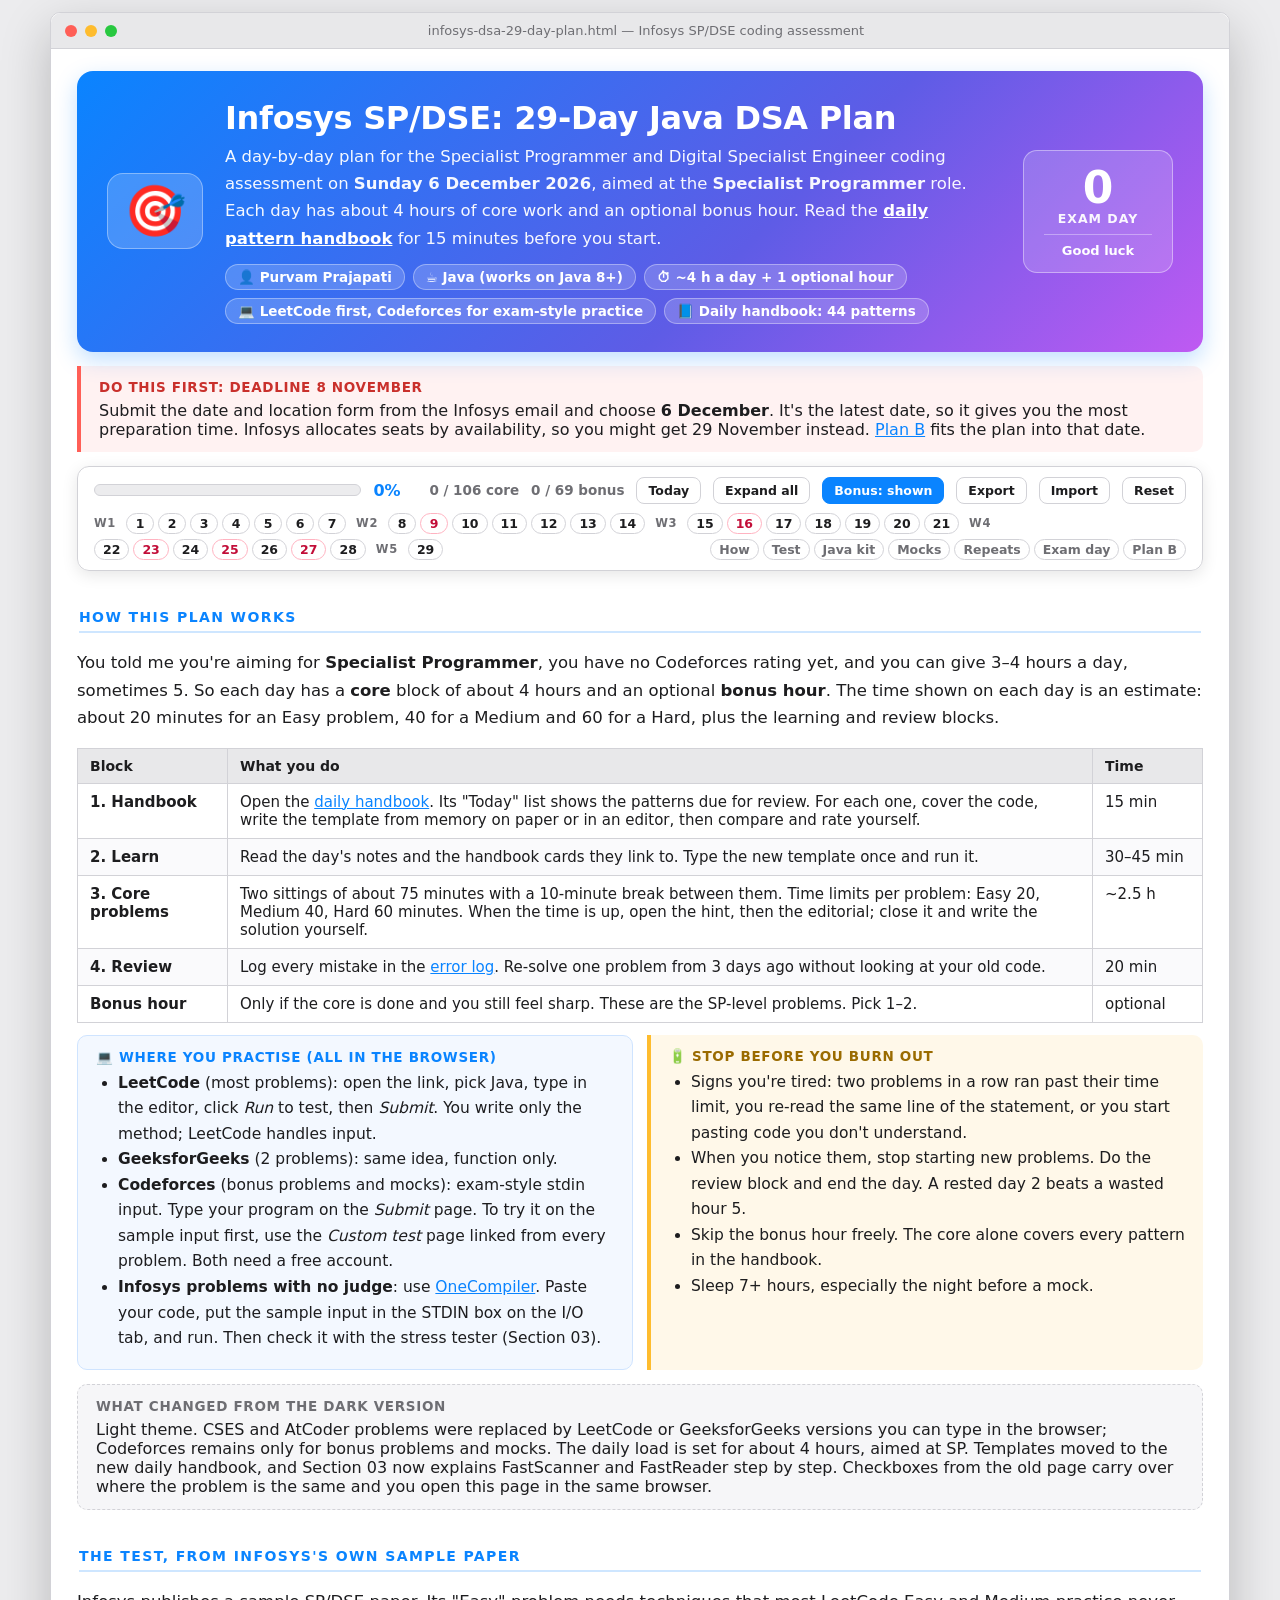
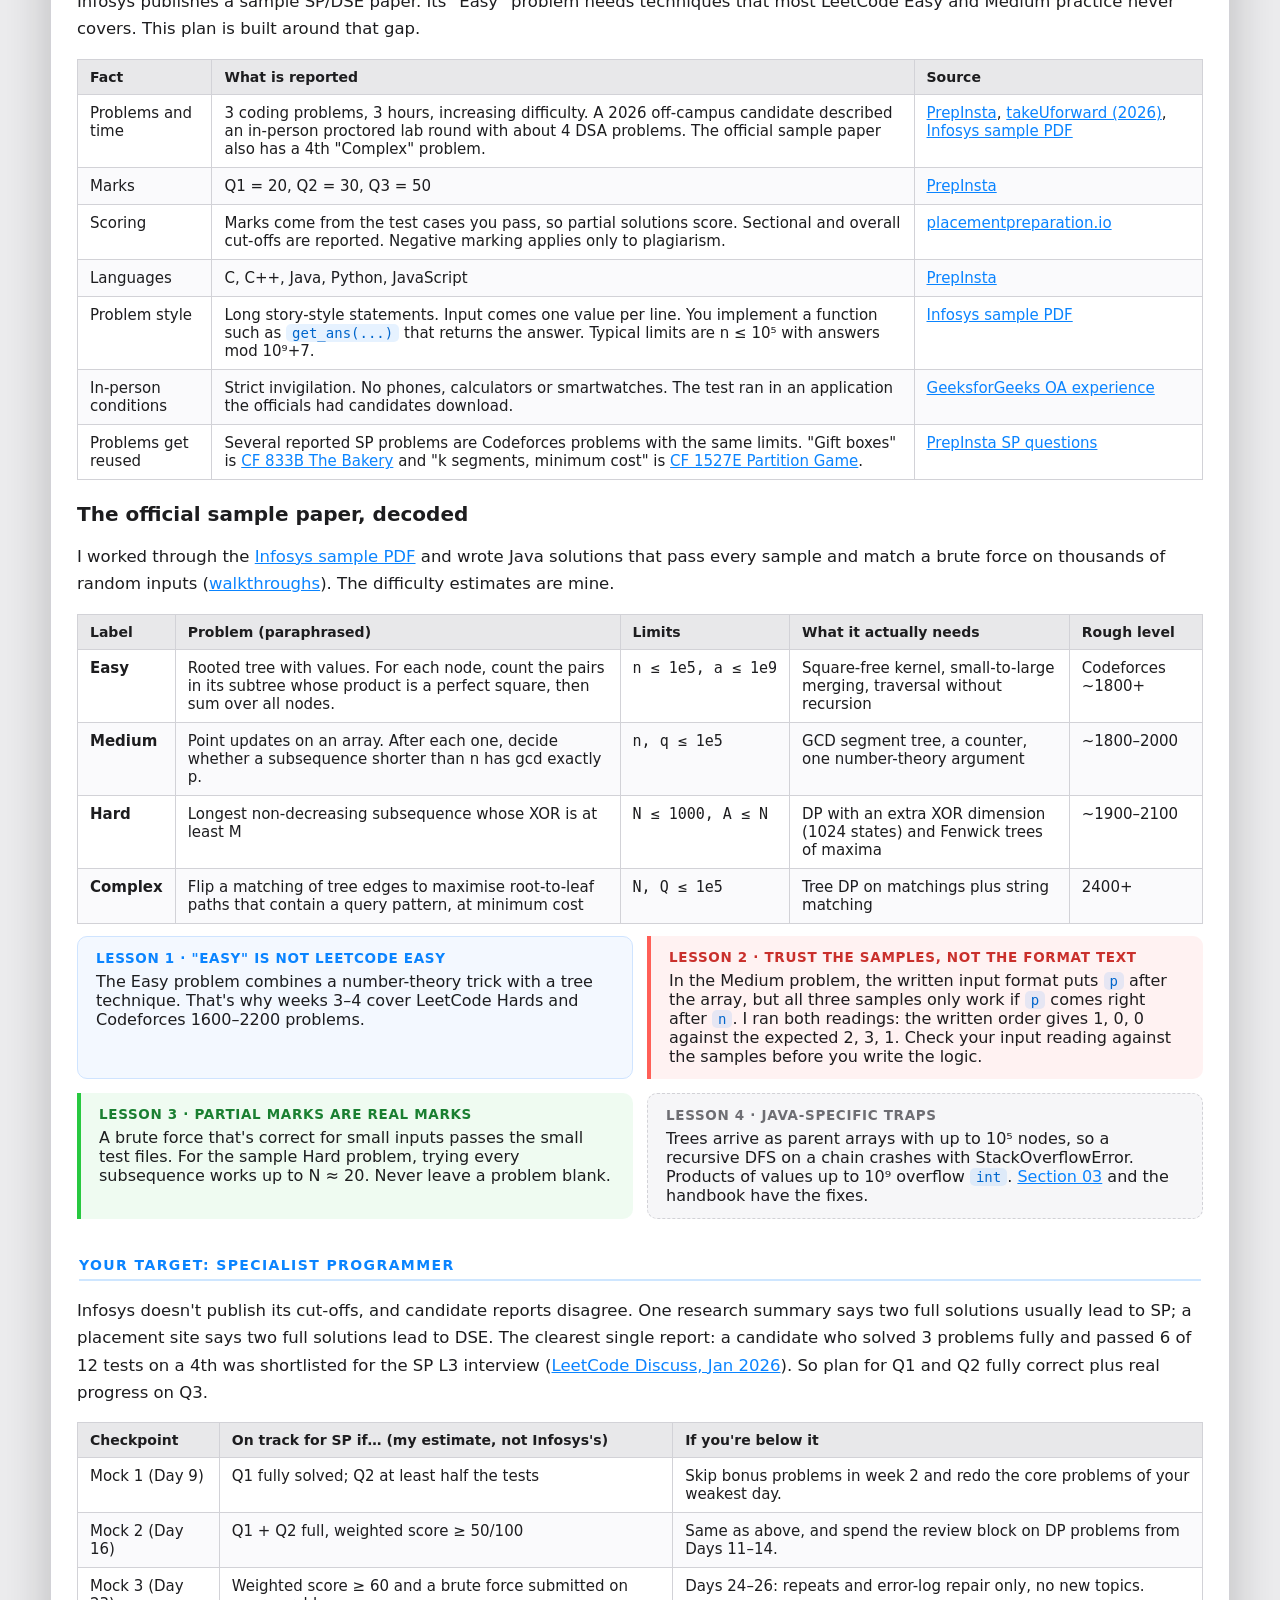
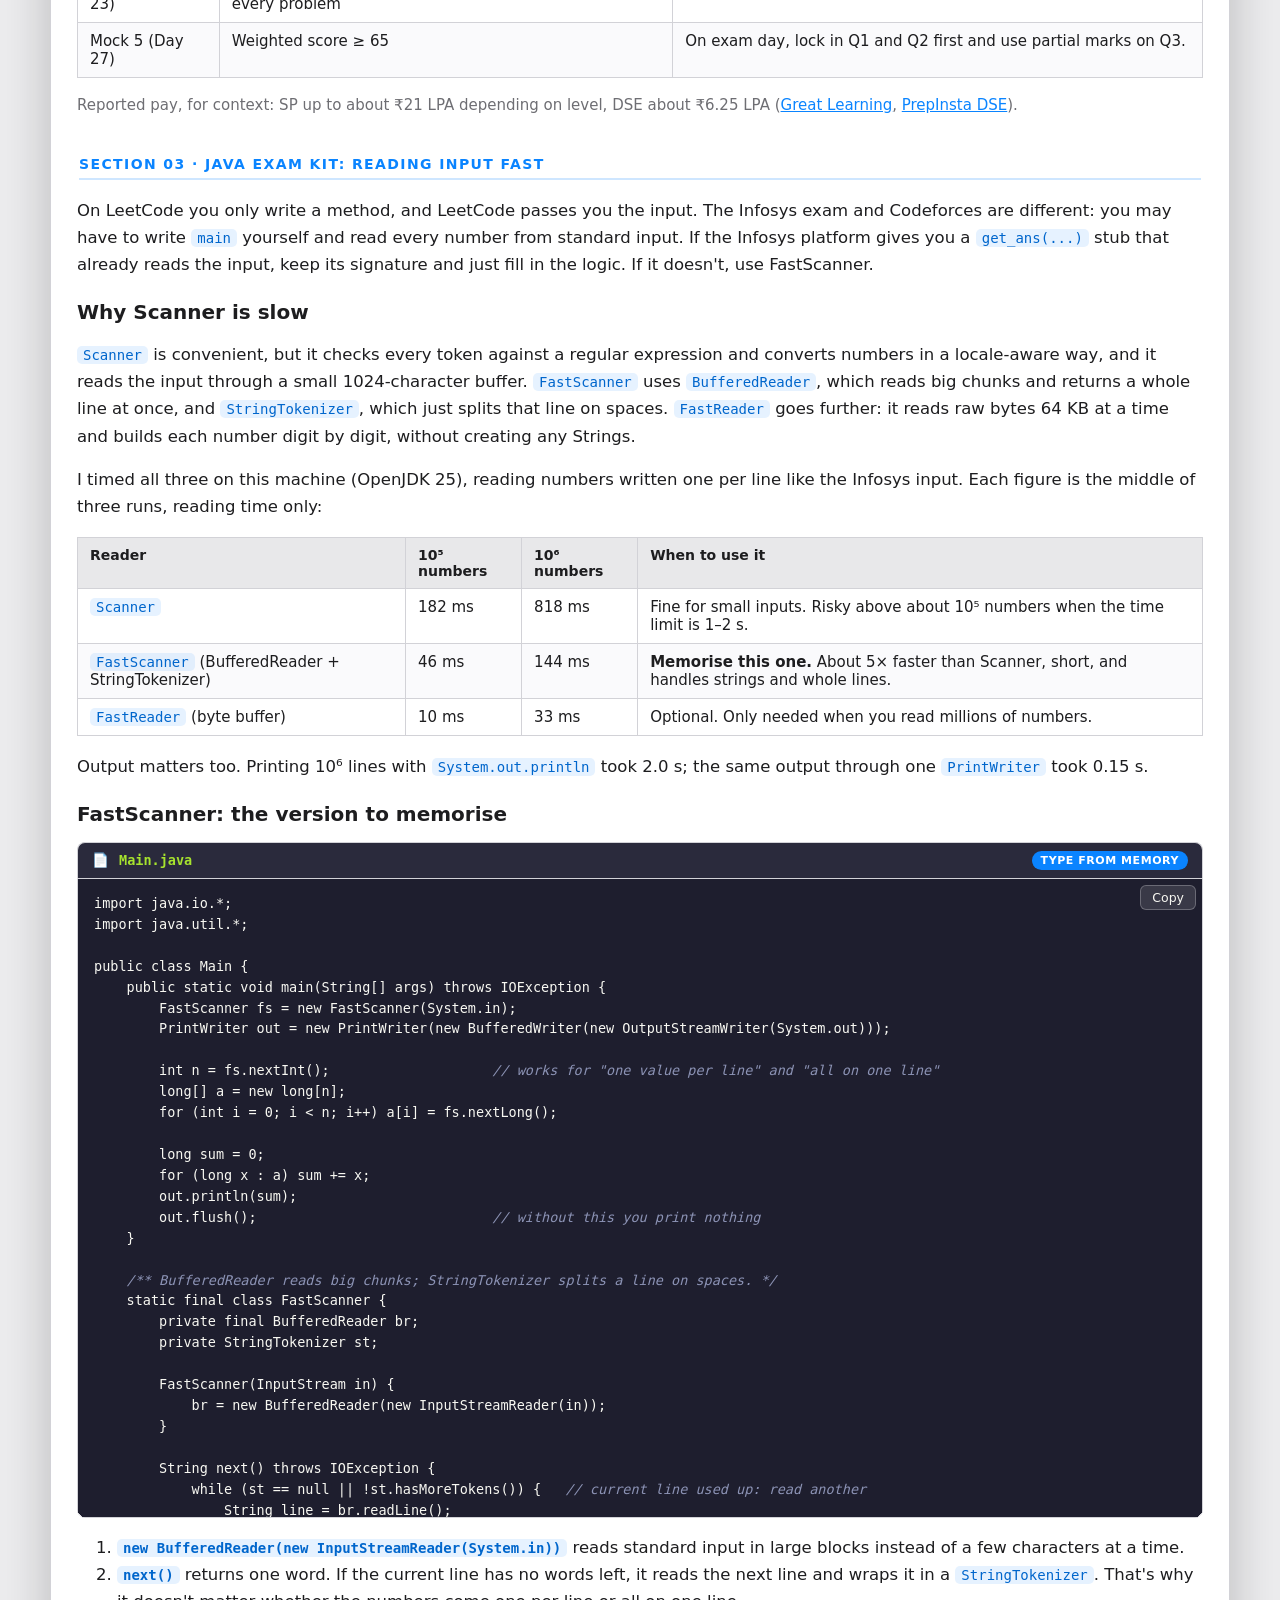
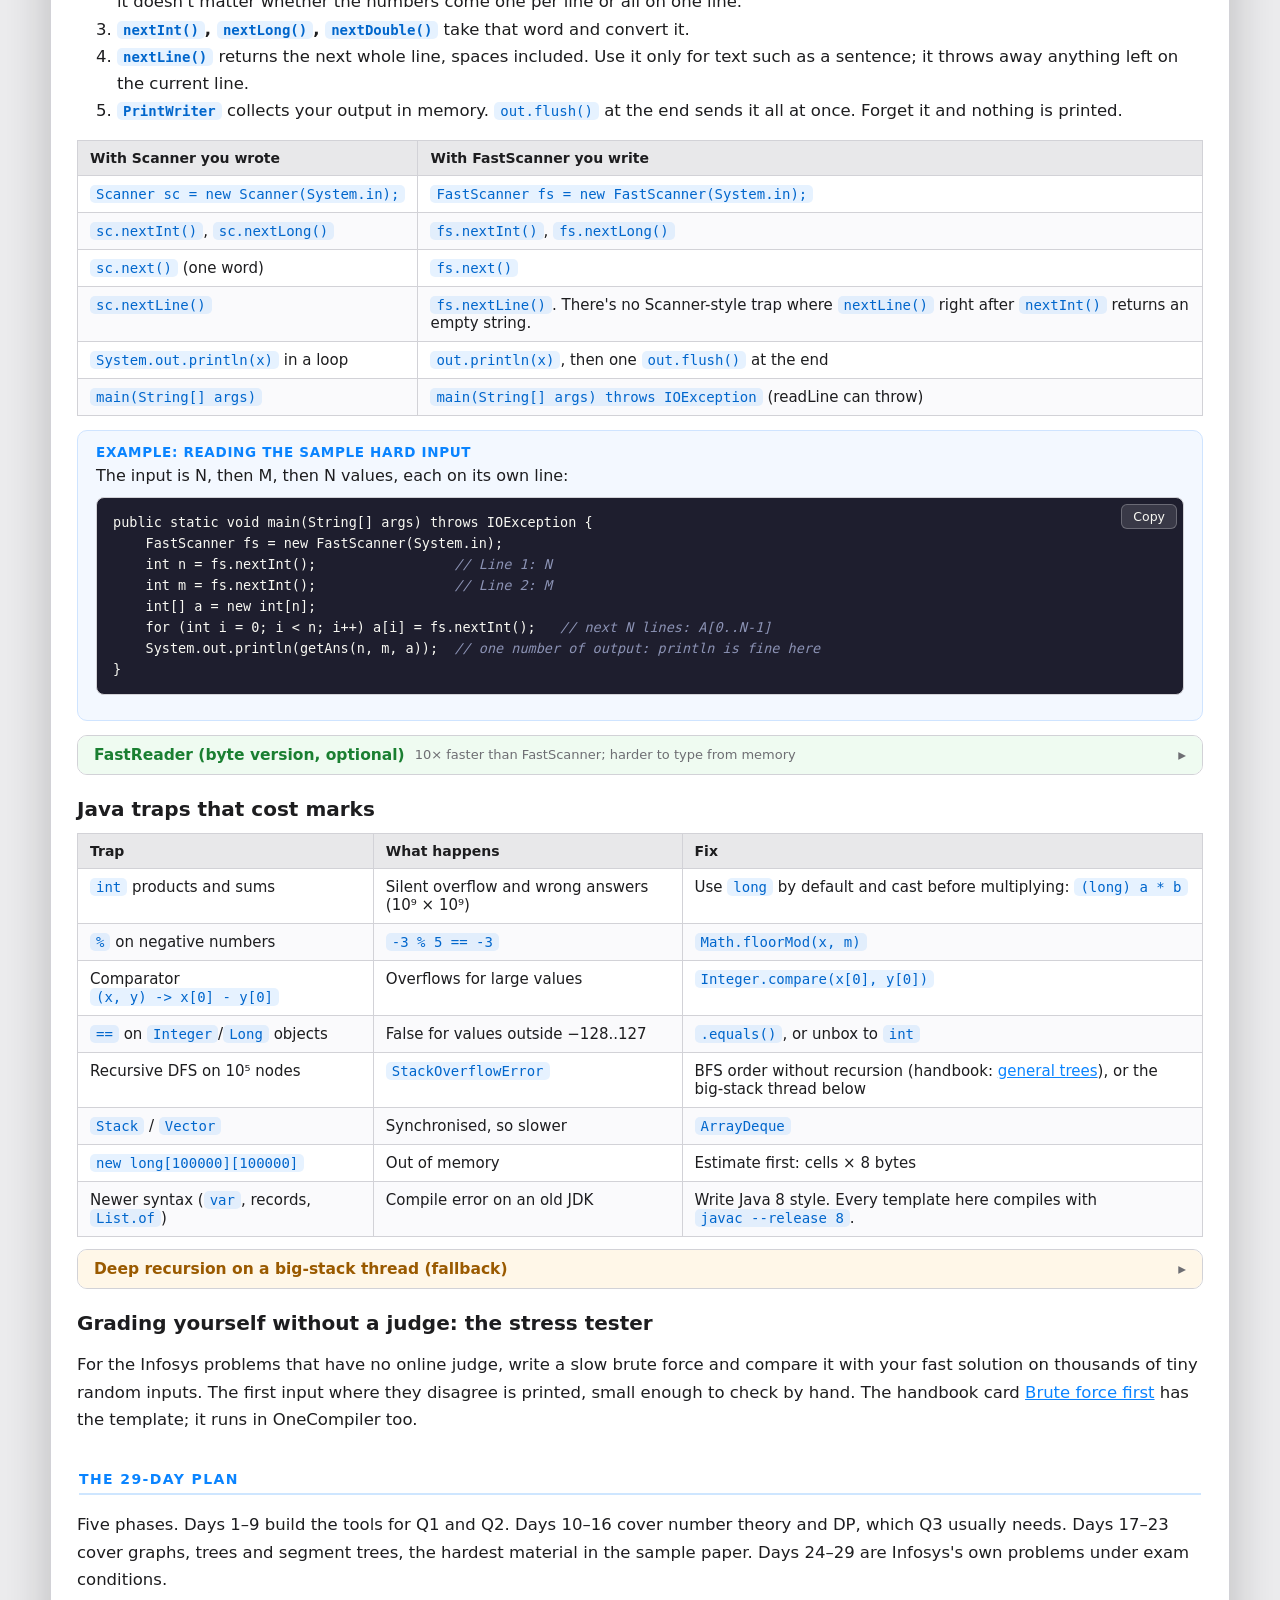
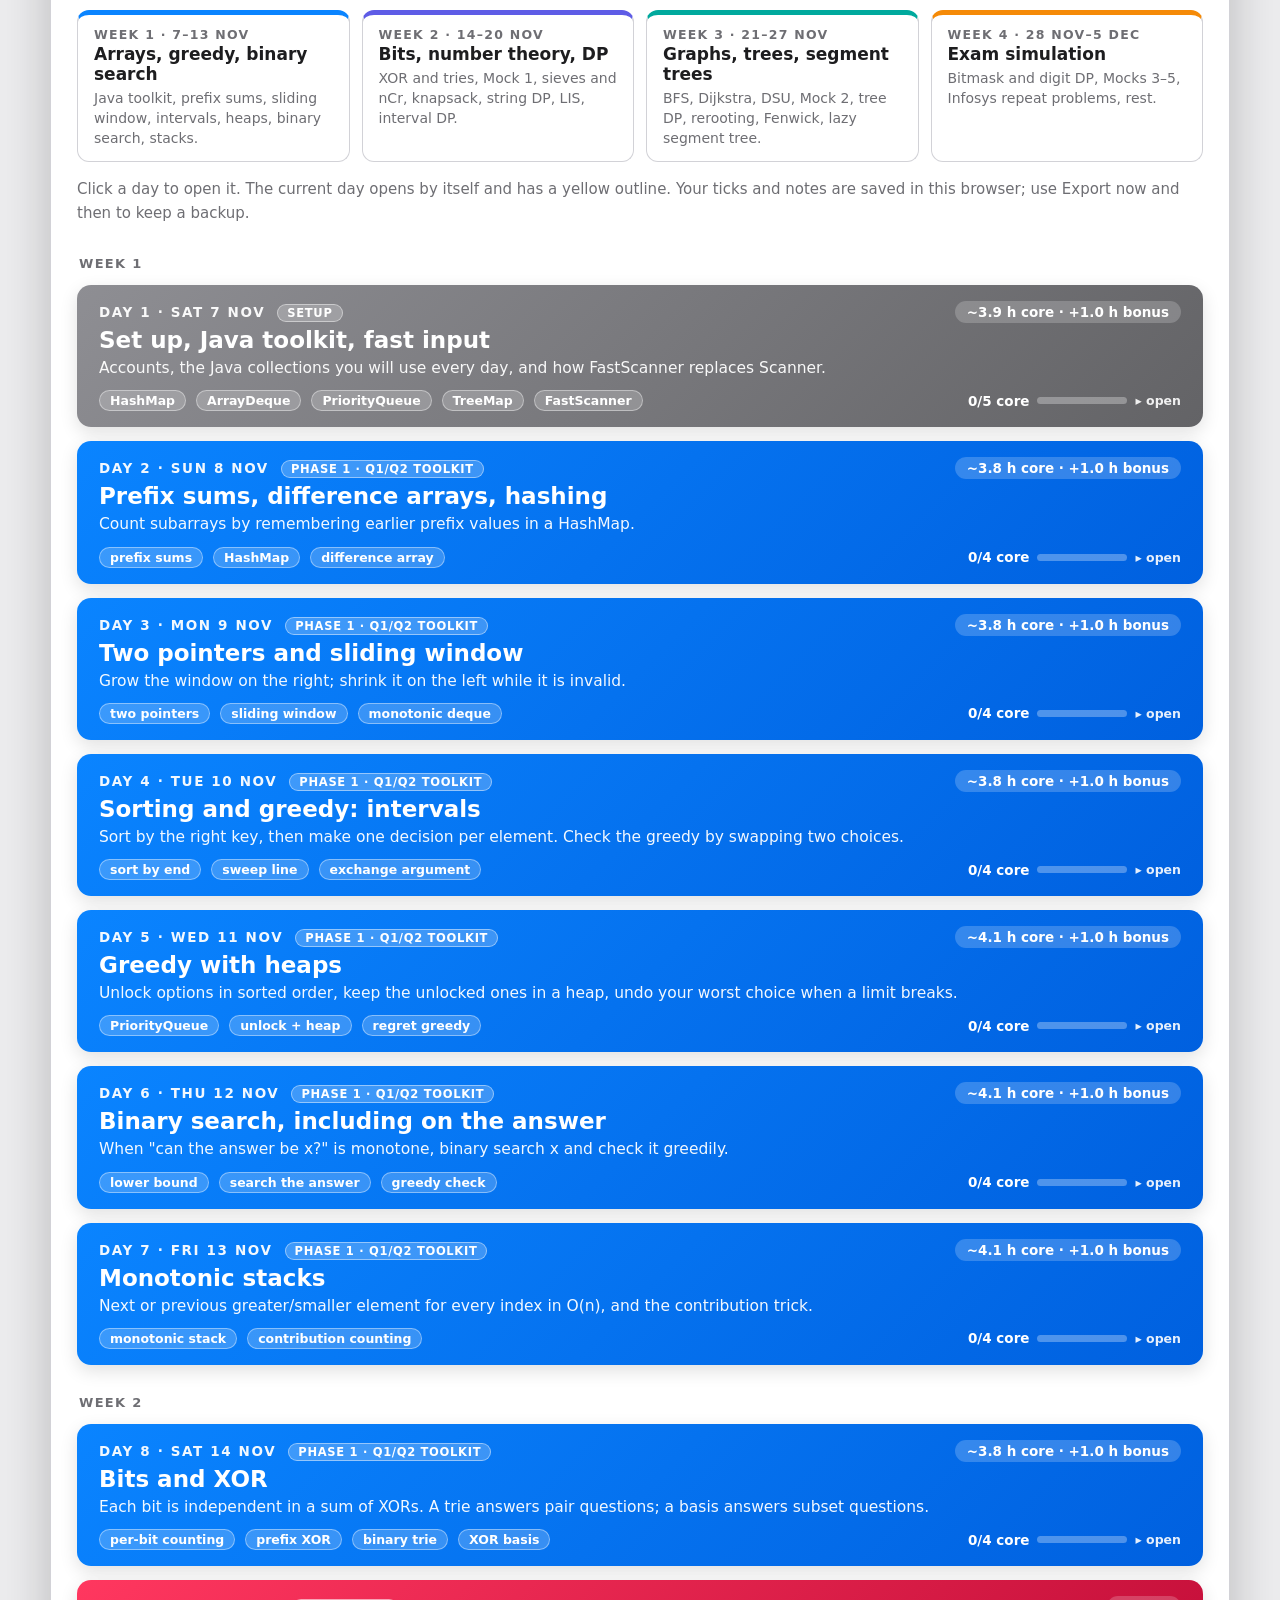
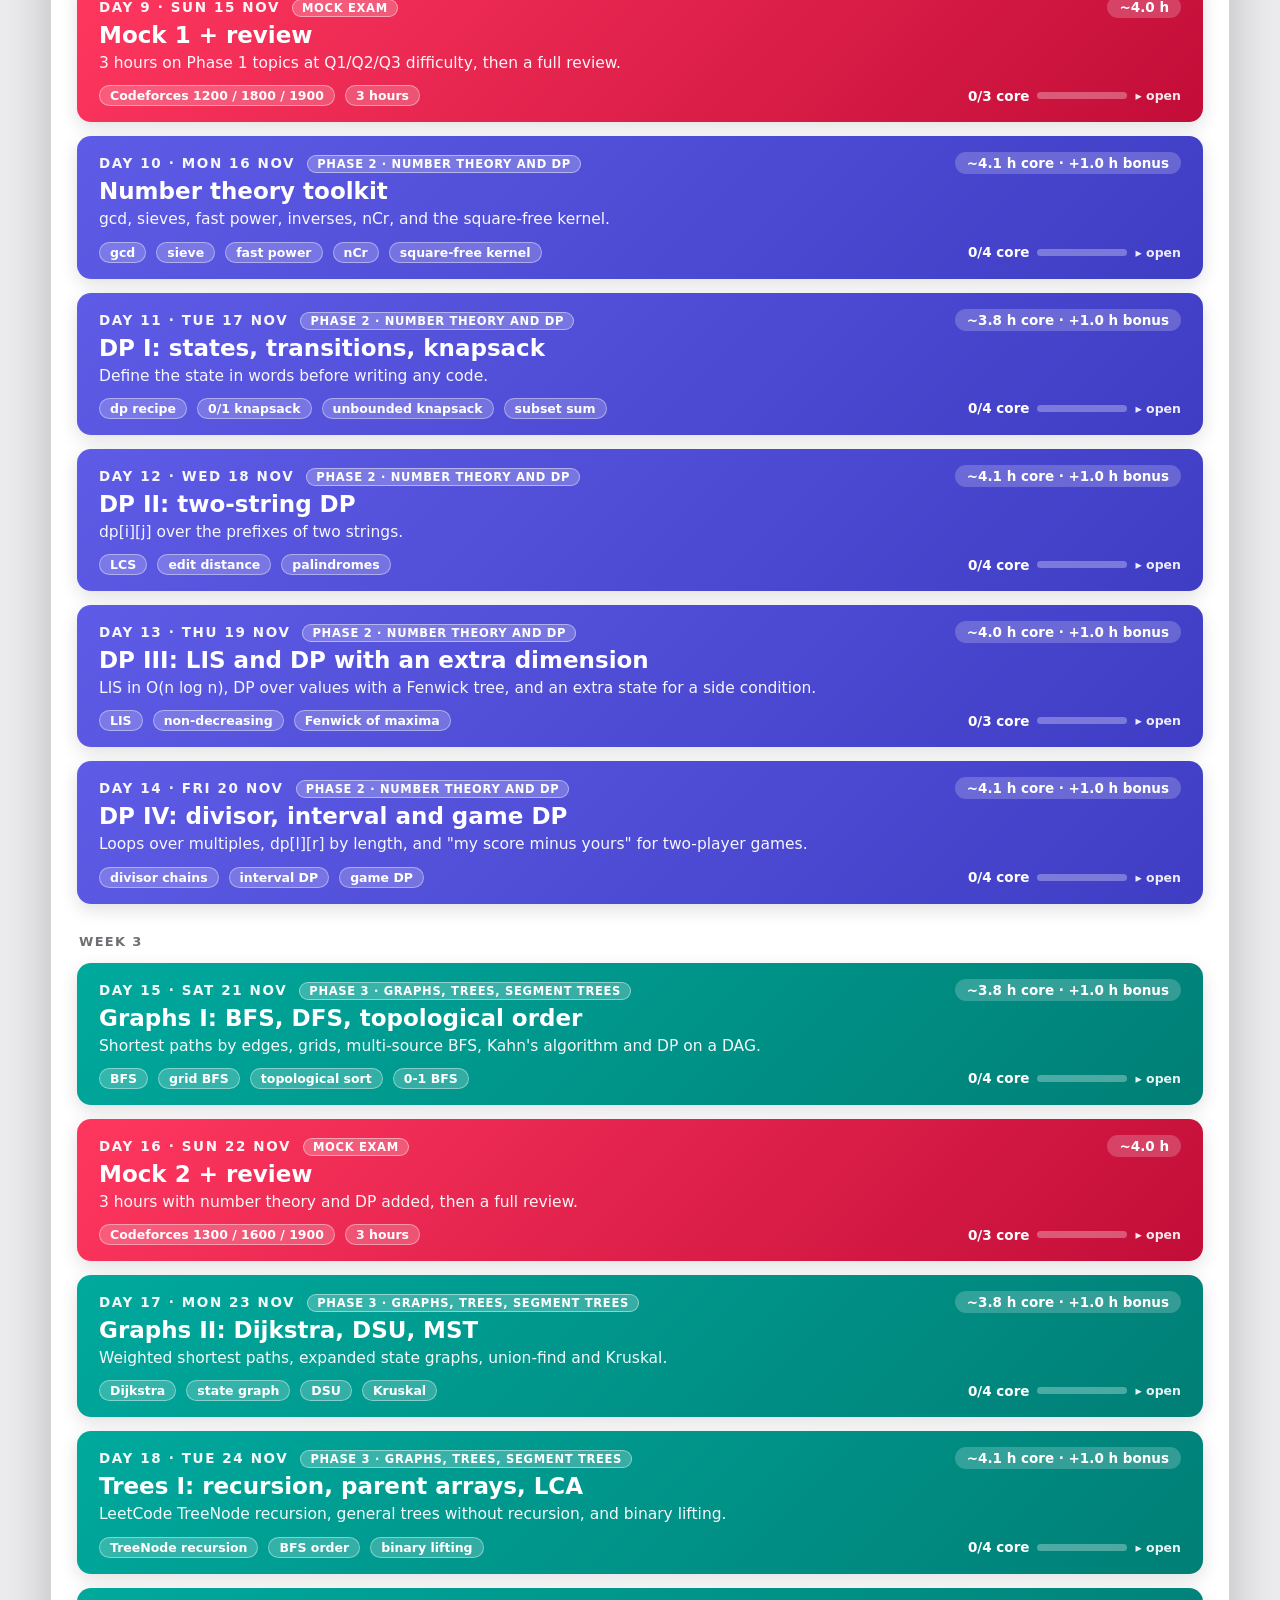
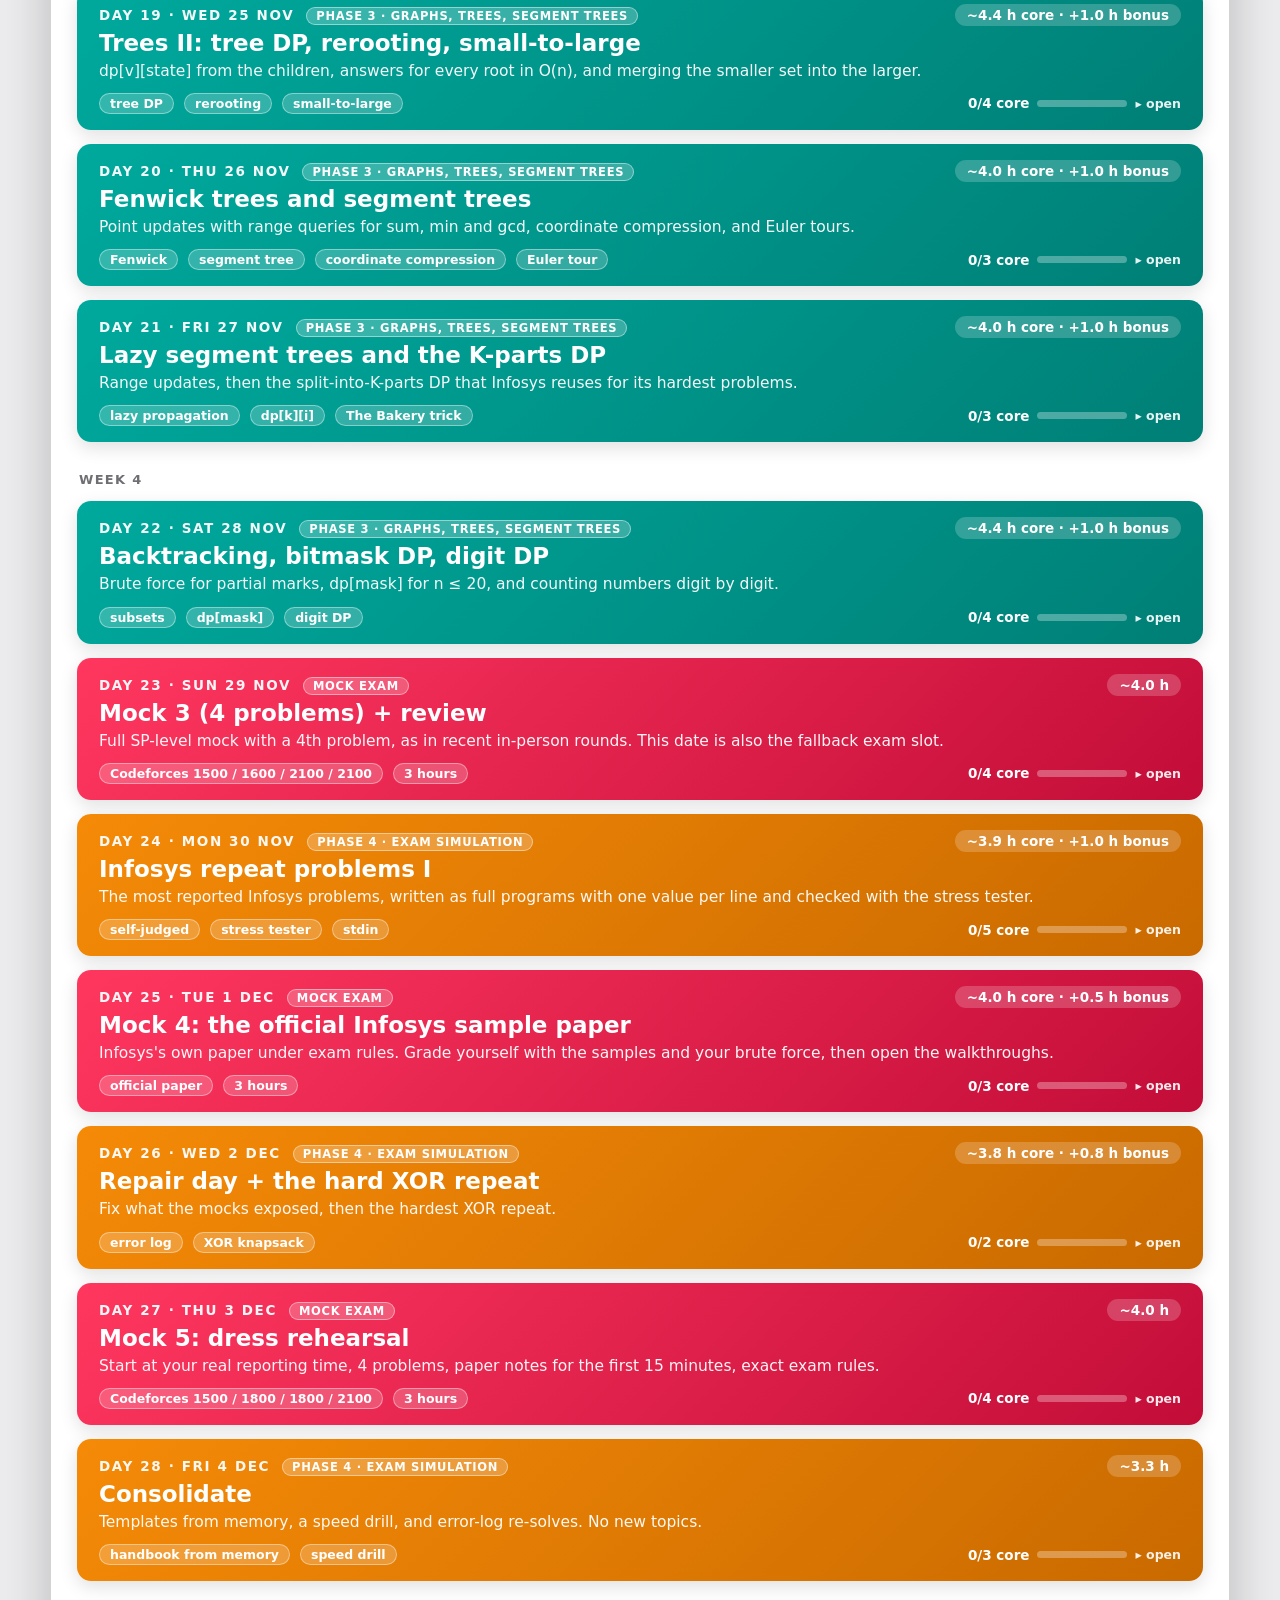
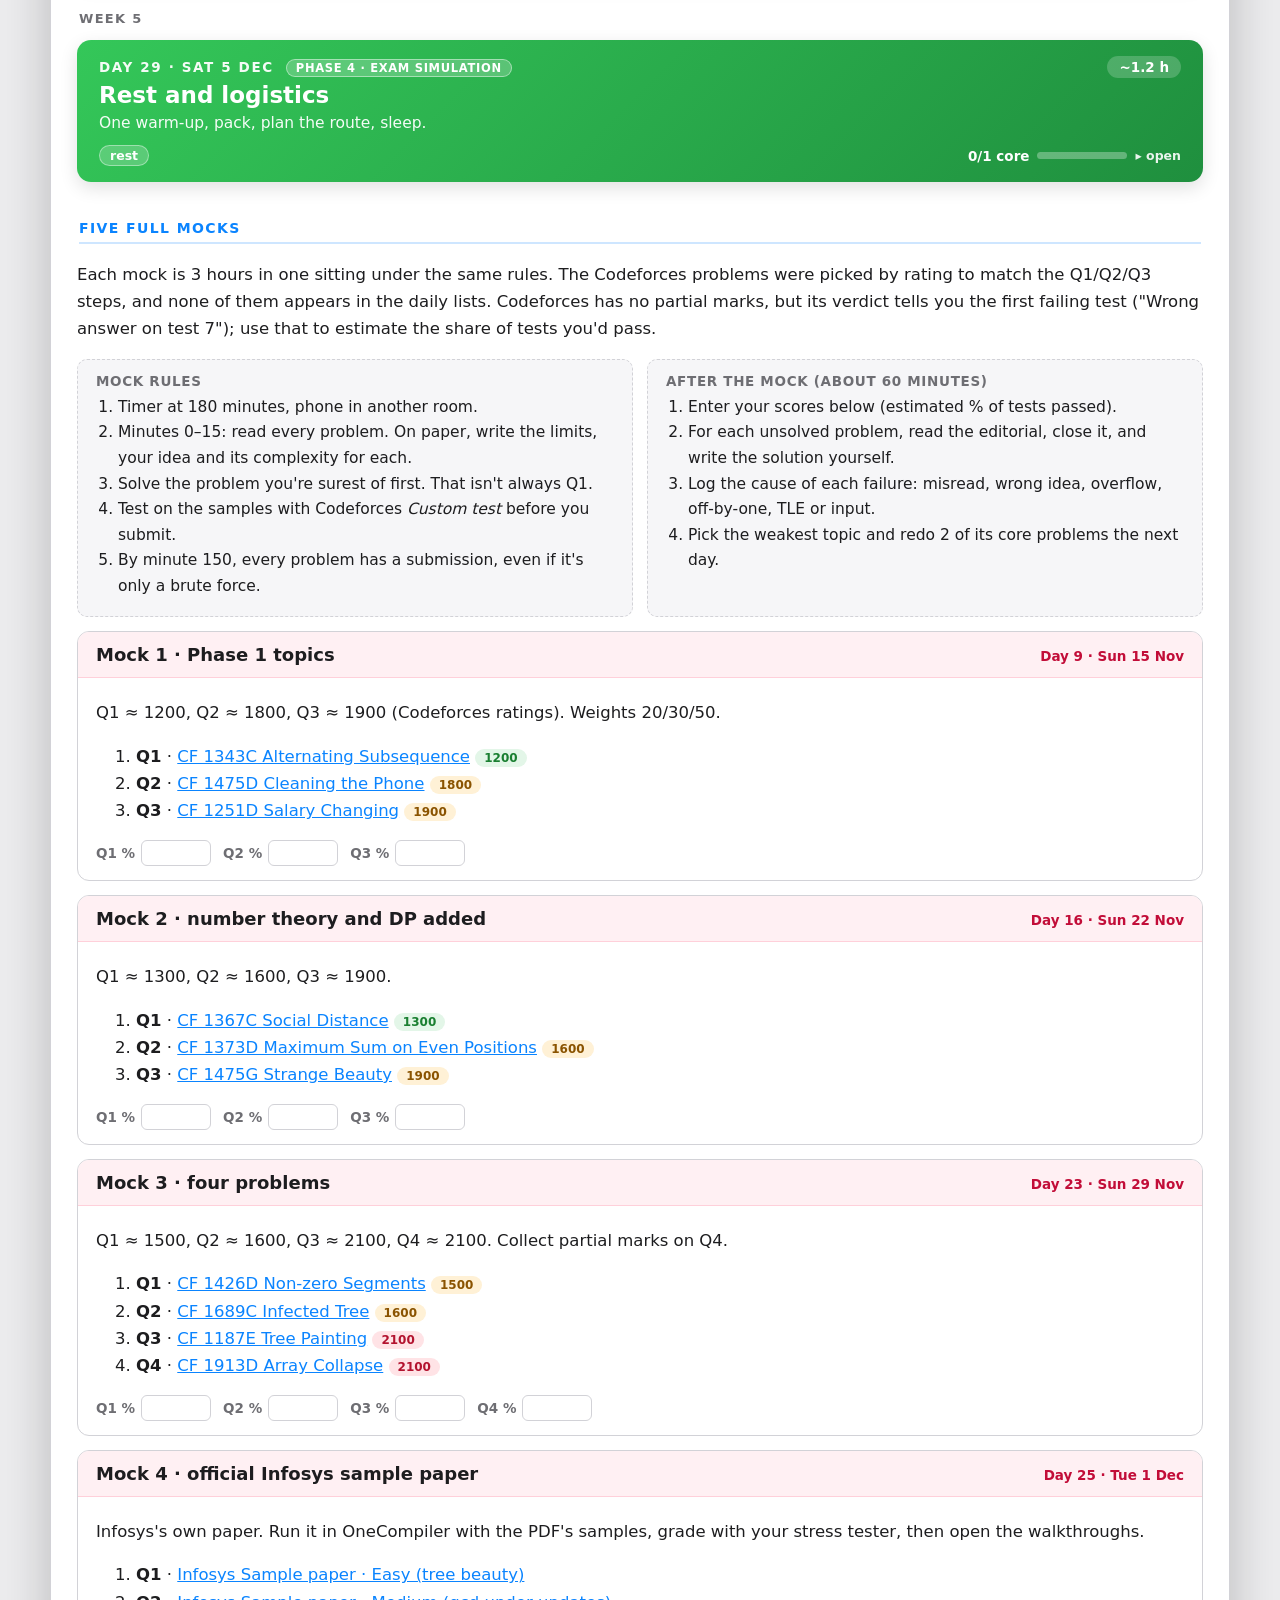
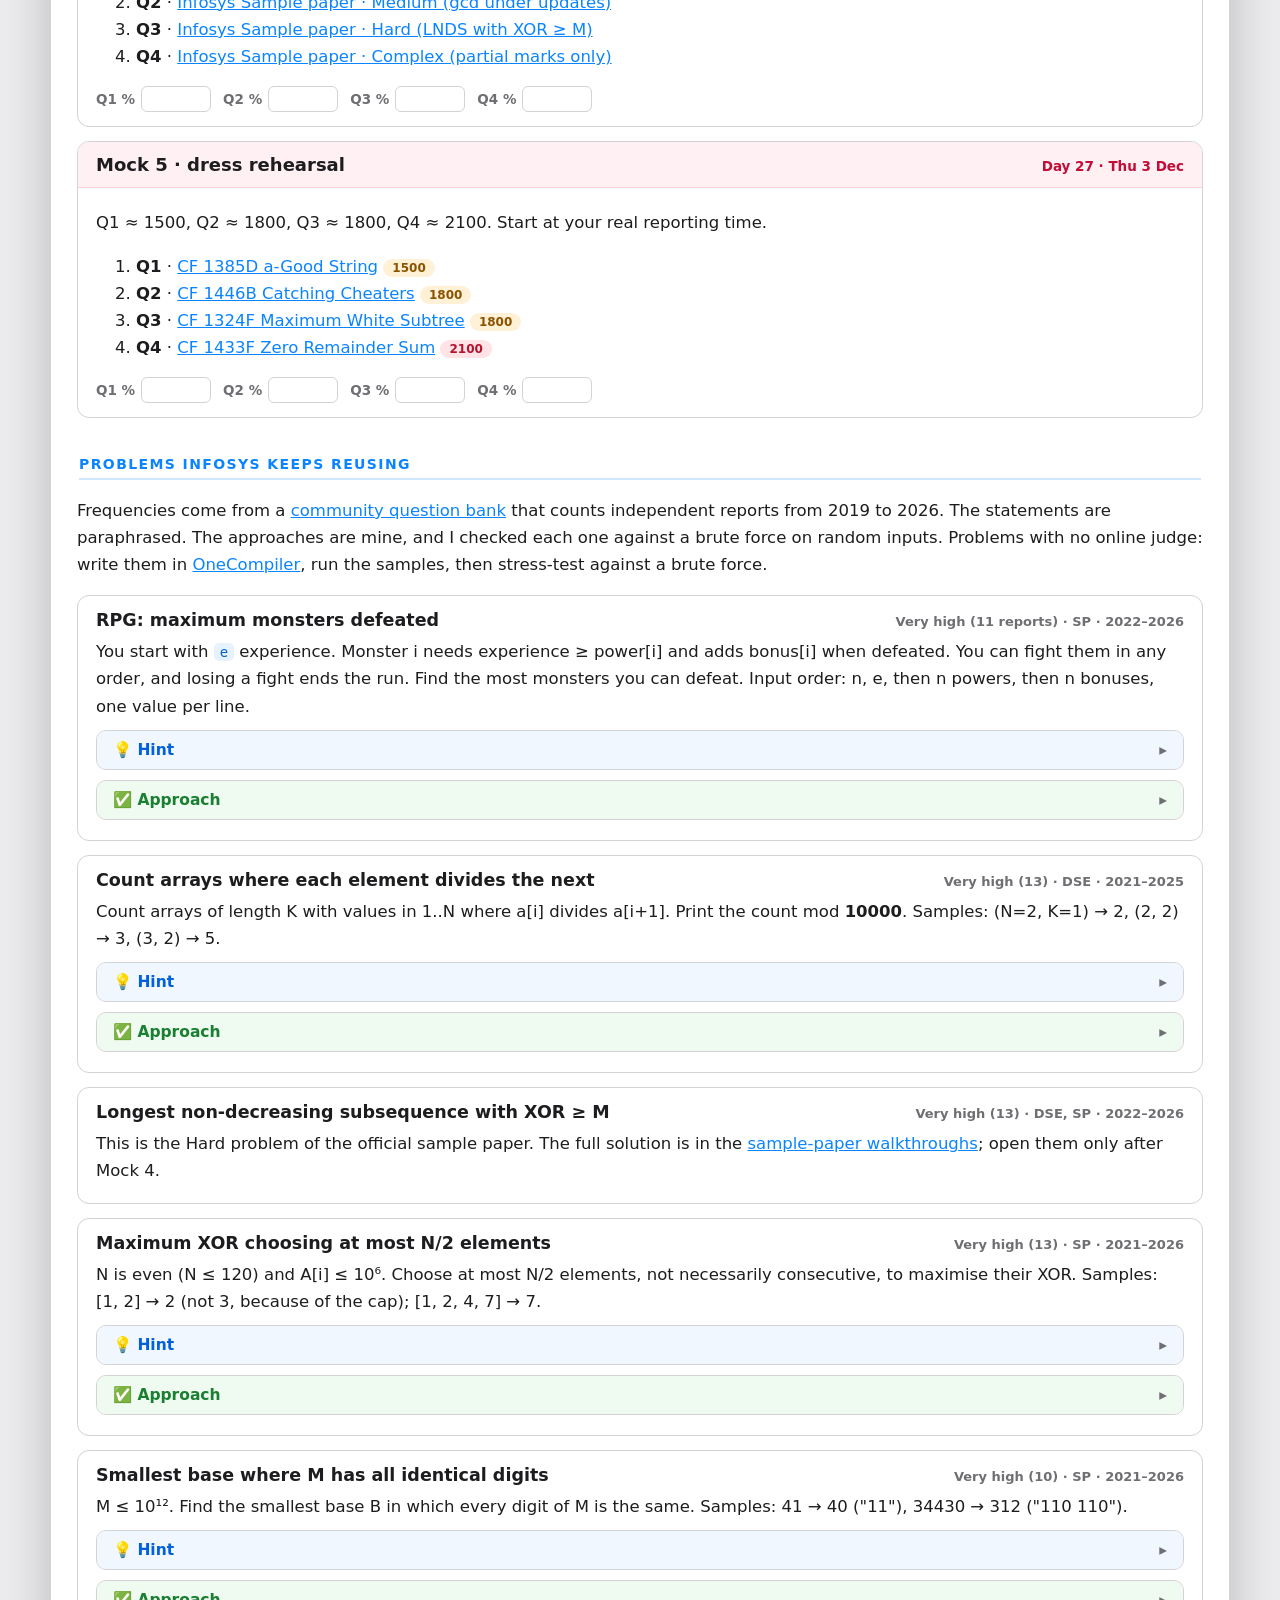
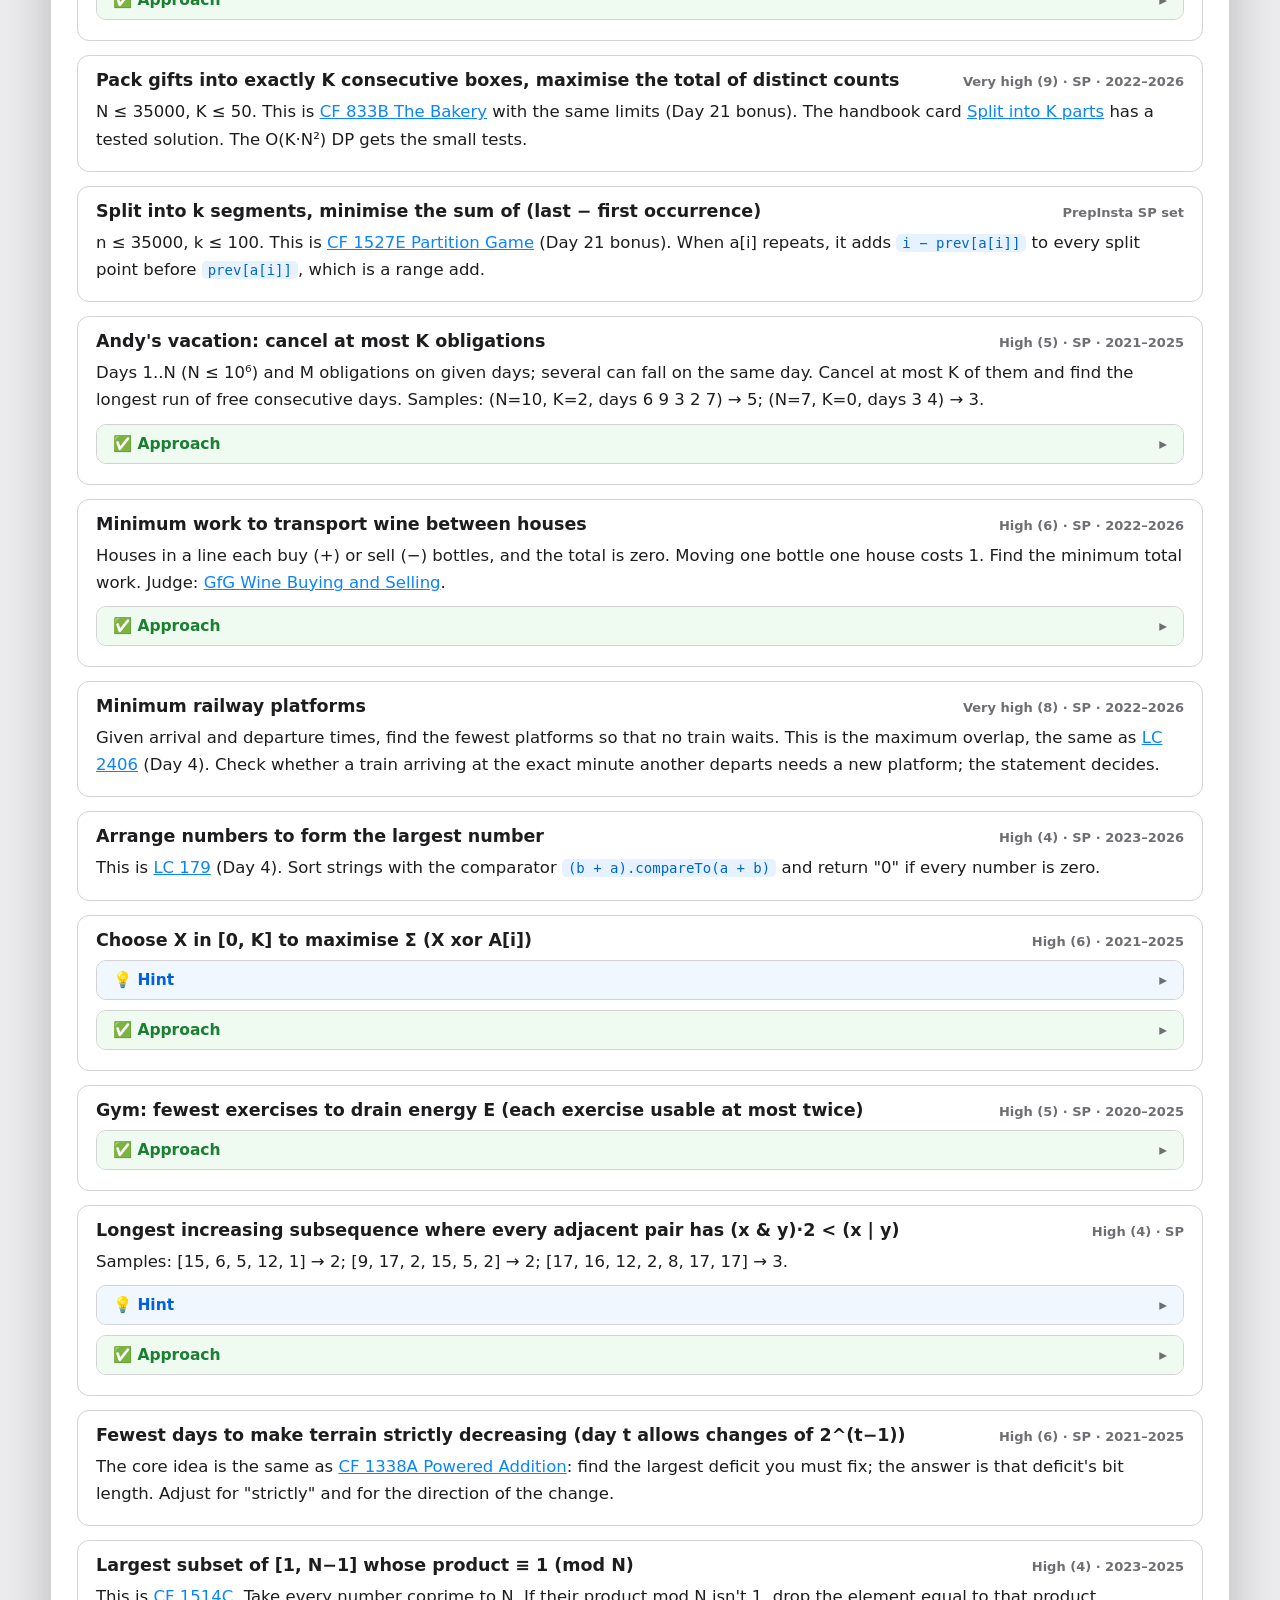
==== commit 7a6a02c2: "Fix monospace font stack and compact problem rows on small screens" ====
--- a/infosys-dsa-29-day-plan.html
+++ b/infosys-dsa-29-day-plan.html
@@ -19,7 +19,7 @@
       --tl-yellow: #febc2e;
       --tl-green: #28c840;
       --mac-font: -apple-system, BlinkMacSystemFont, "Segoe UI", system-ui, Roboto, "Helvetica Neue", Arial, sans-serif;
-      --mac-mono: "SF Mono", ui-monospace, "Menlo", "Consolas", "Liberation Mono", monospace;
+      --mac-mono: "SF Mono", ui-monospace, "Menlo", "Cascadia Mono", "Consolas", "DejaVu Sans Mono", "Liberation Mono", "Courier New", monospace;
     }
     * { box-sizing: border-box; }
     html { scroll-behavior: smooth; scroll-padding-top: 150px; }
@@ -285,10 +285,9 @@
     .del:hover { color: #c9302c; }
 
     @media (max-width: 760px) {
-      .prob { grid-template-columns: 24px minmax(0, 1fr); }
-      .prob .pid { grid-column: 2; justify-self: start; }
-      .prob .pt { grid-column: 1 / -1; }
-      .prob .diff, .prob .pmin { grid-column: 2; justify-self: start; }
+      .prob { display: flex; flex-wrap: wrap; align-items: center; gap: 6px 10px; }
+      .prob .pmin, .prob .pid, .prob > input { margin-top: 0; }
+      .prob .pt { order: 5; flex: 1 1 100%; }
       .logform { grid-template-columns: 1fr; }
       .daynav .sect { margin-left: 0; }
       .day-body { padding: 4px 12px 14px; }
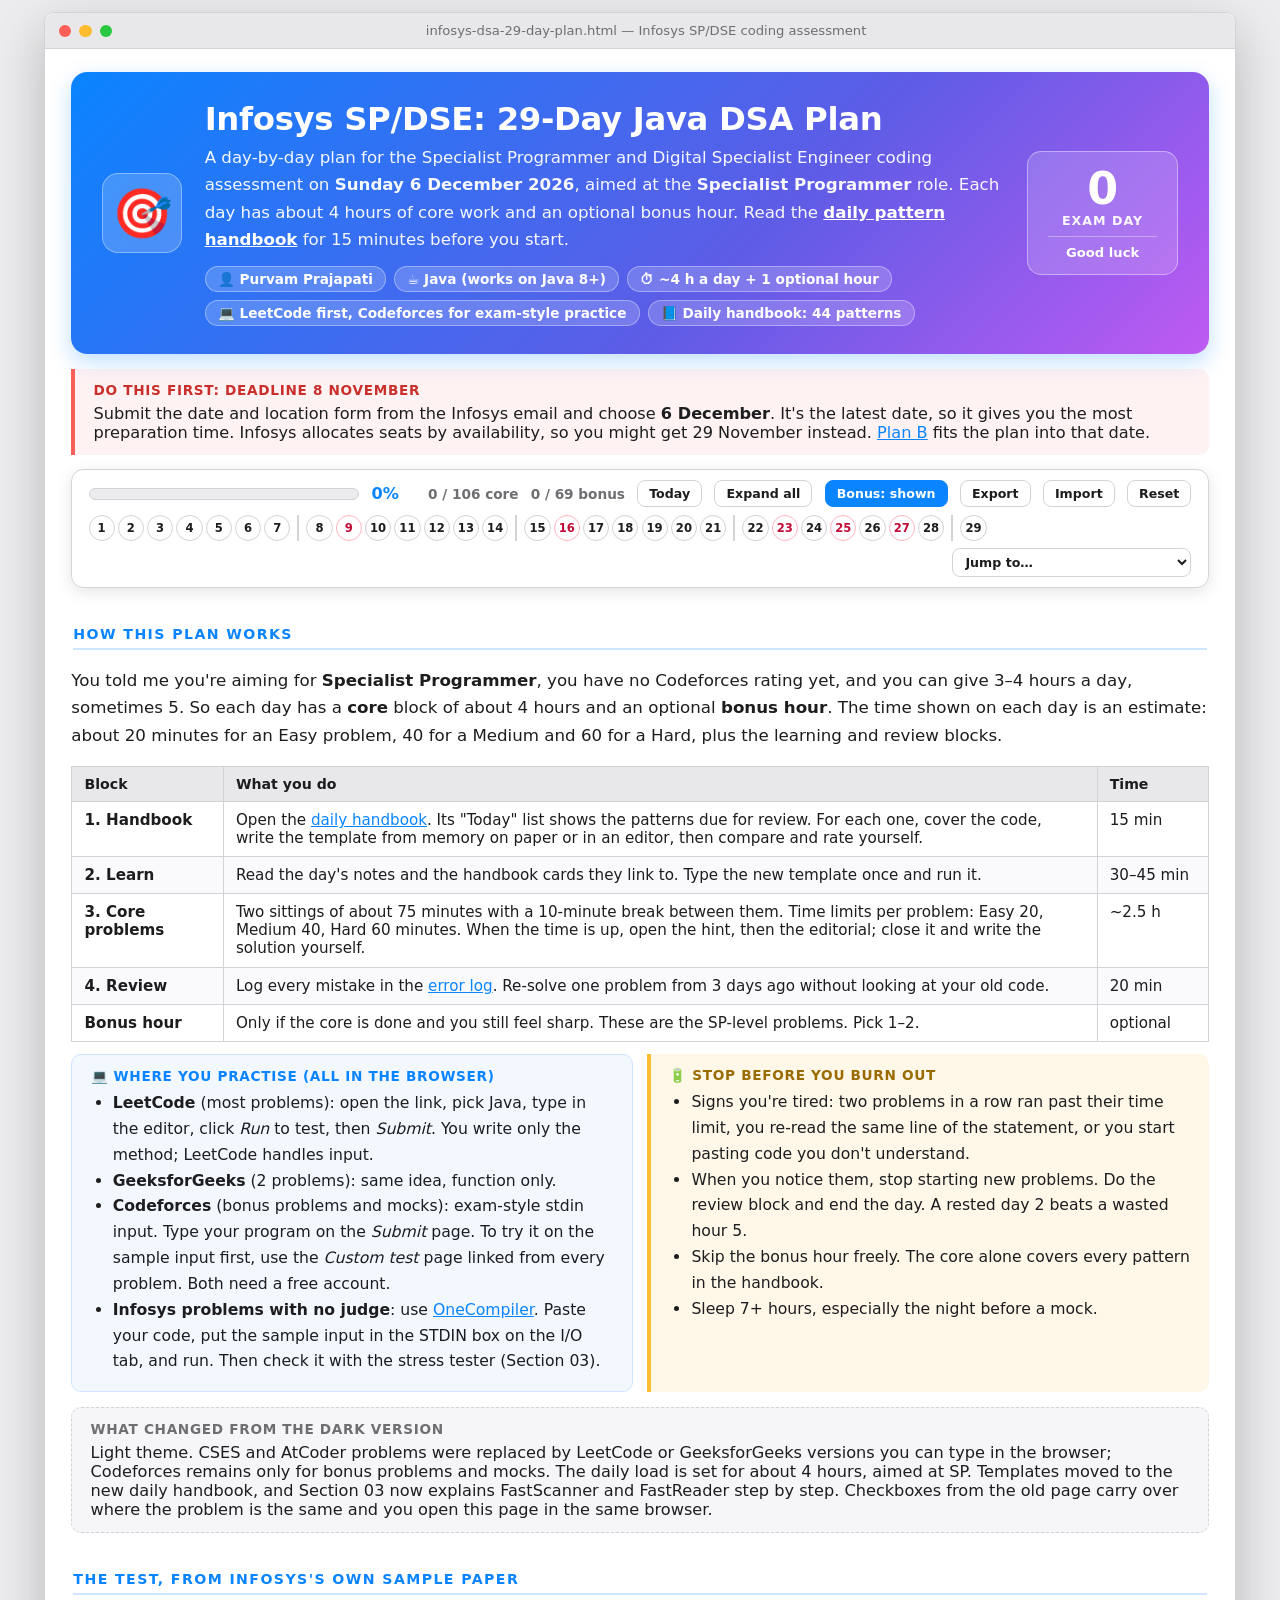
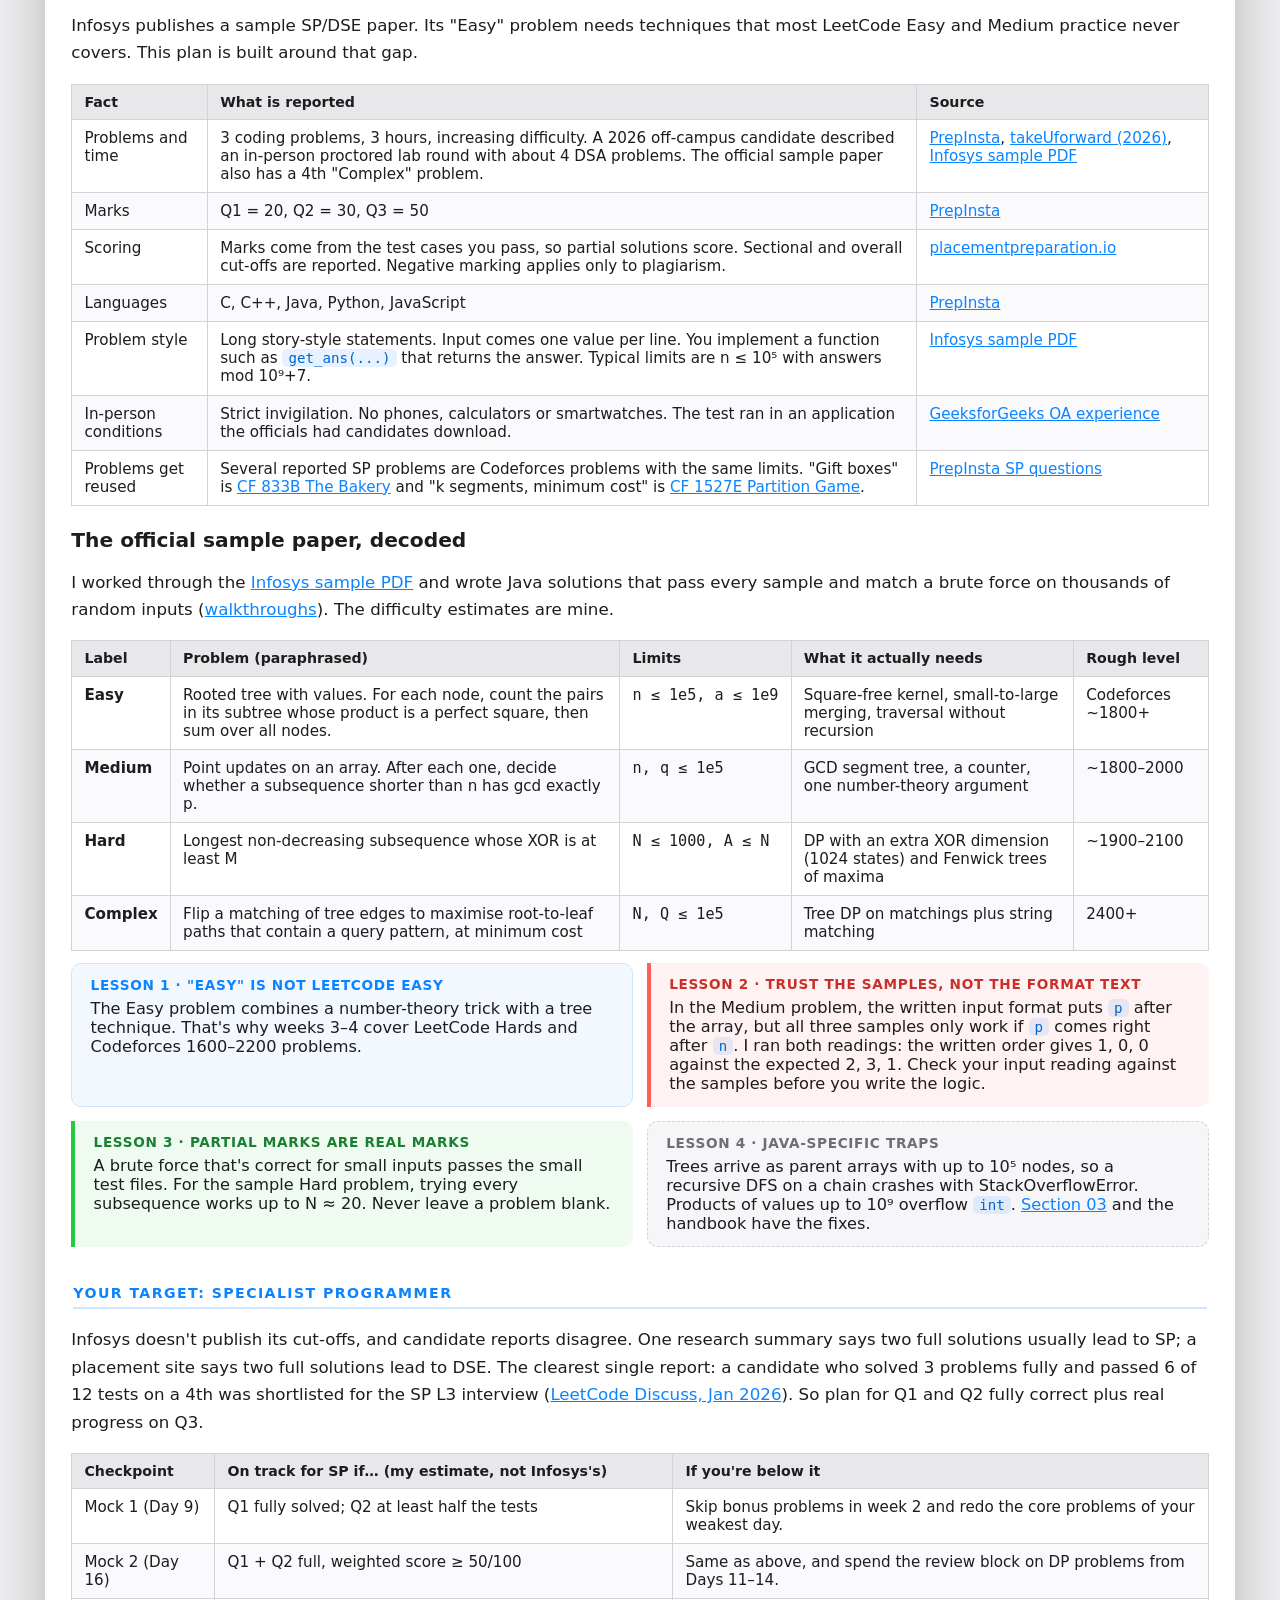
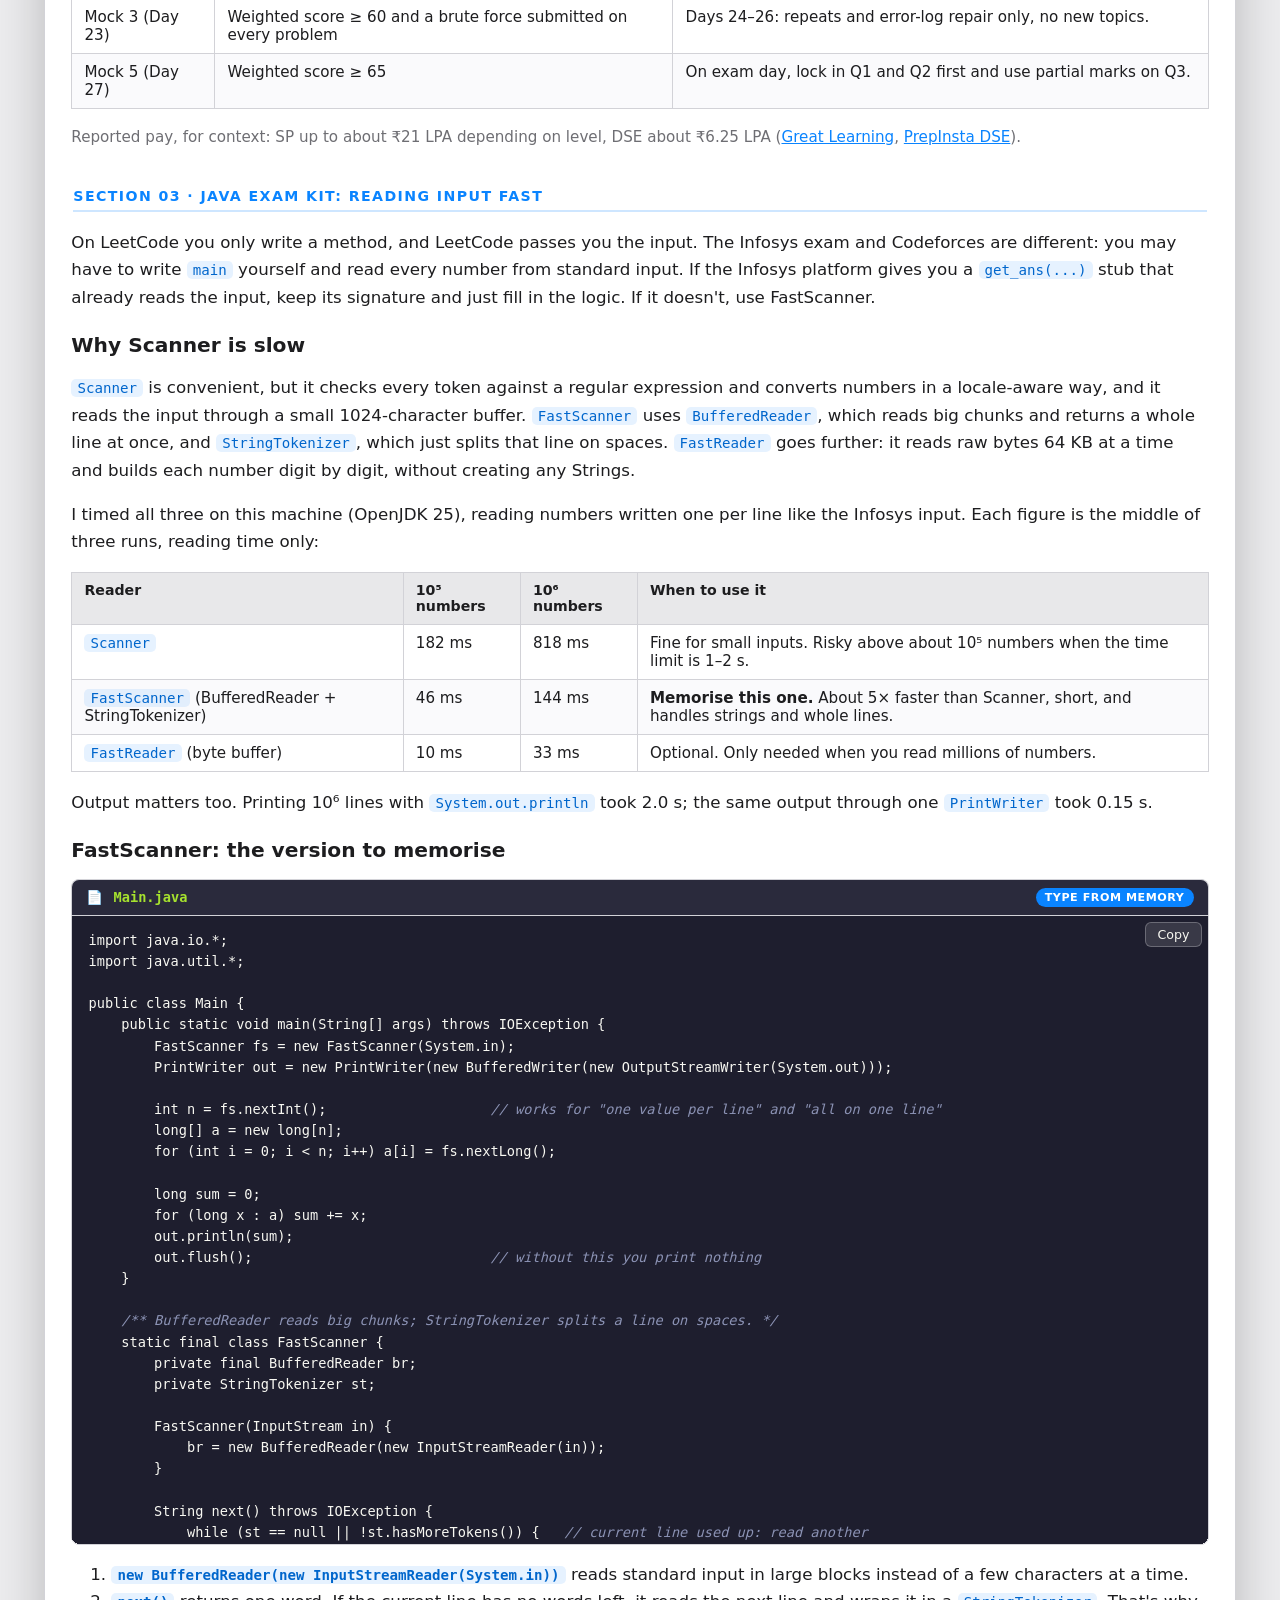
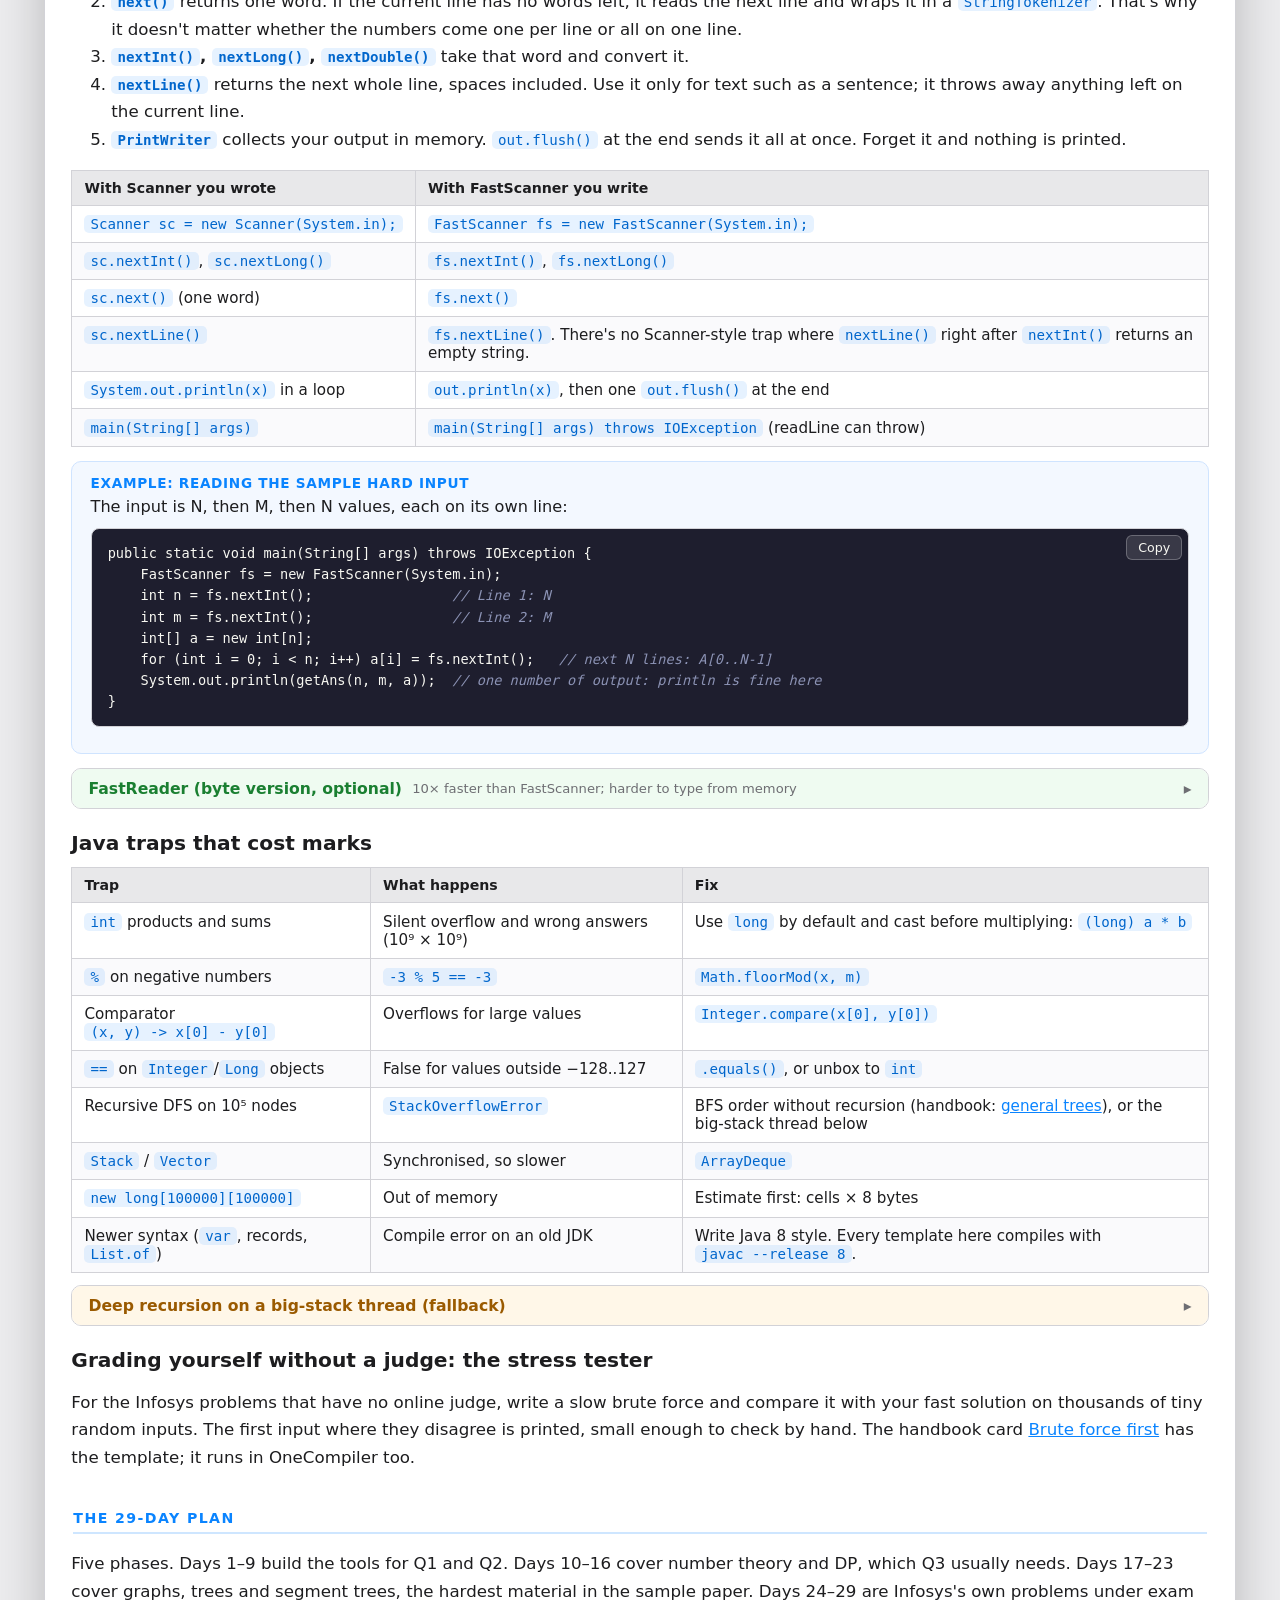
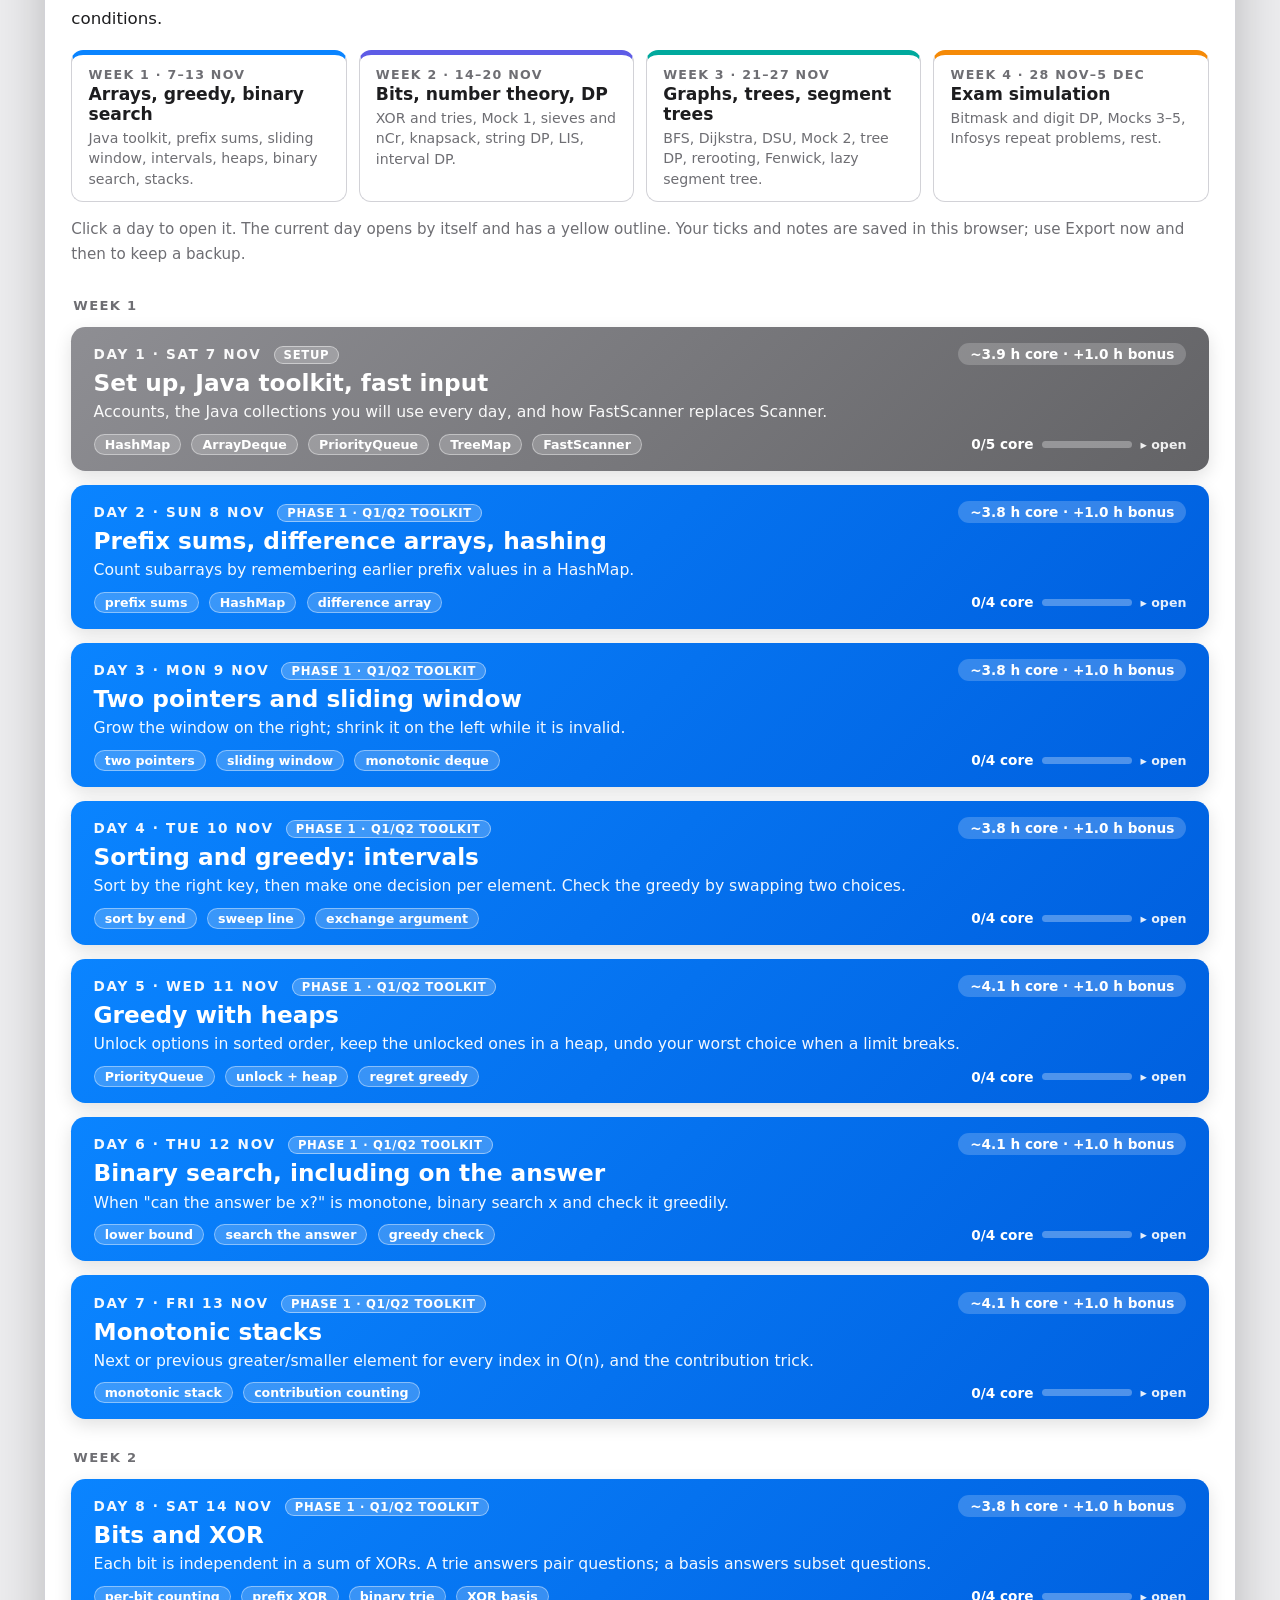
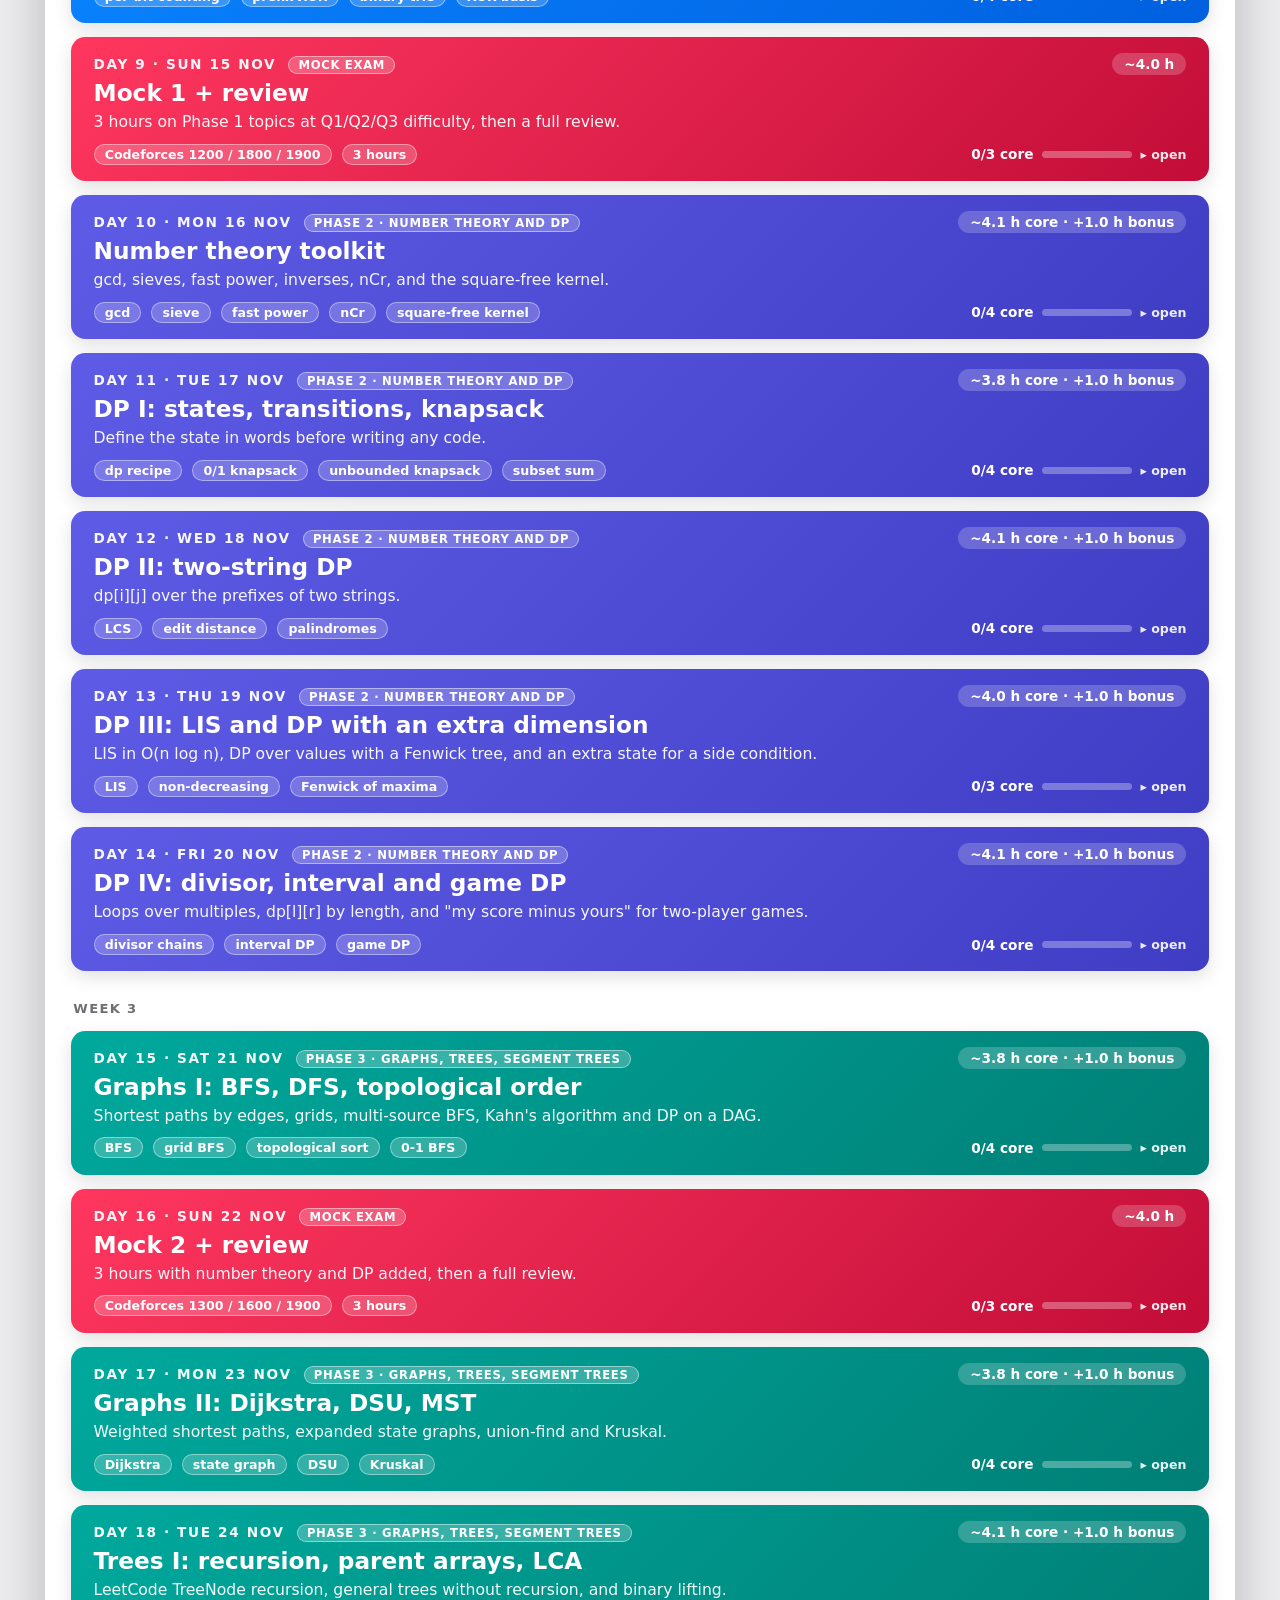
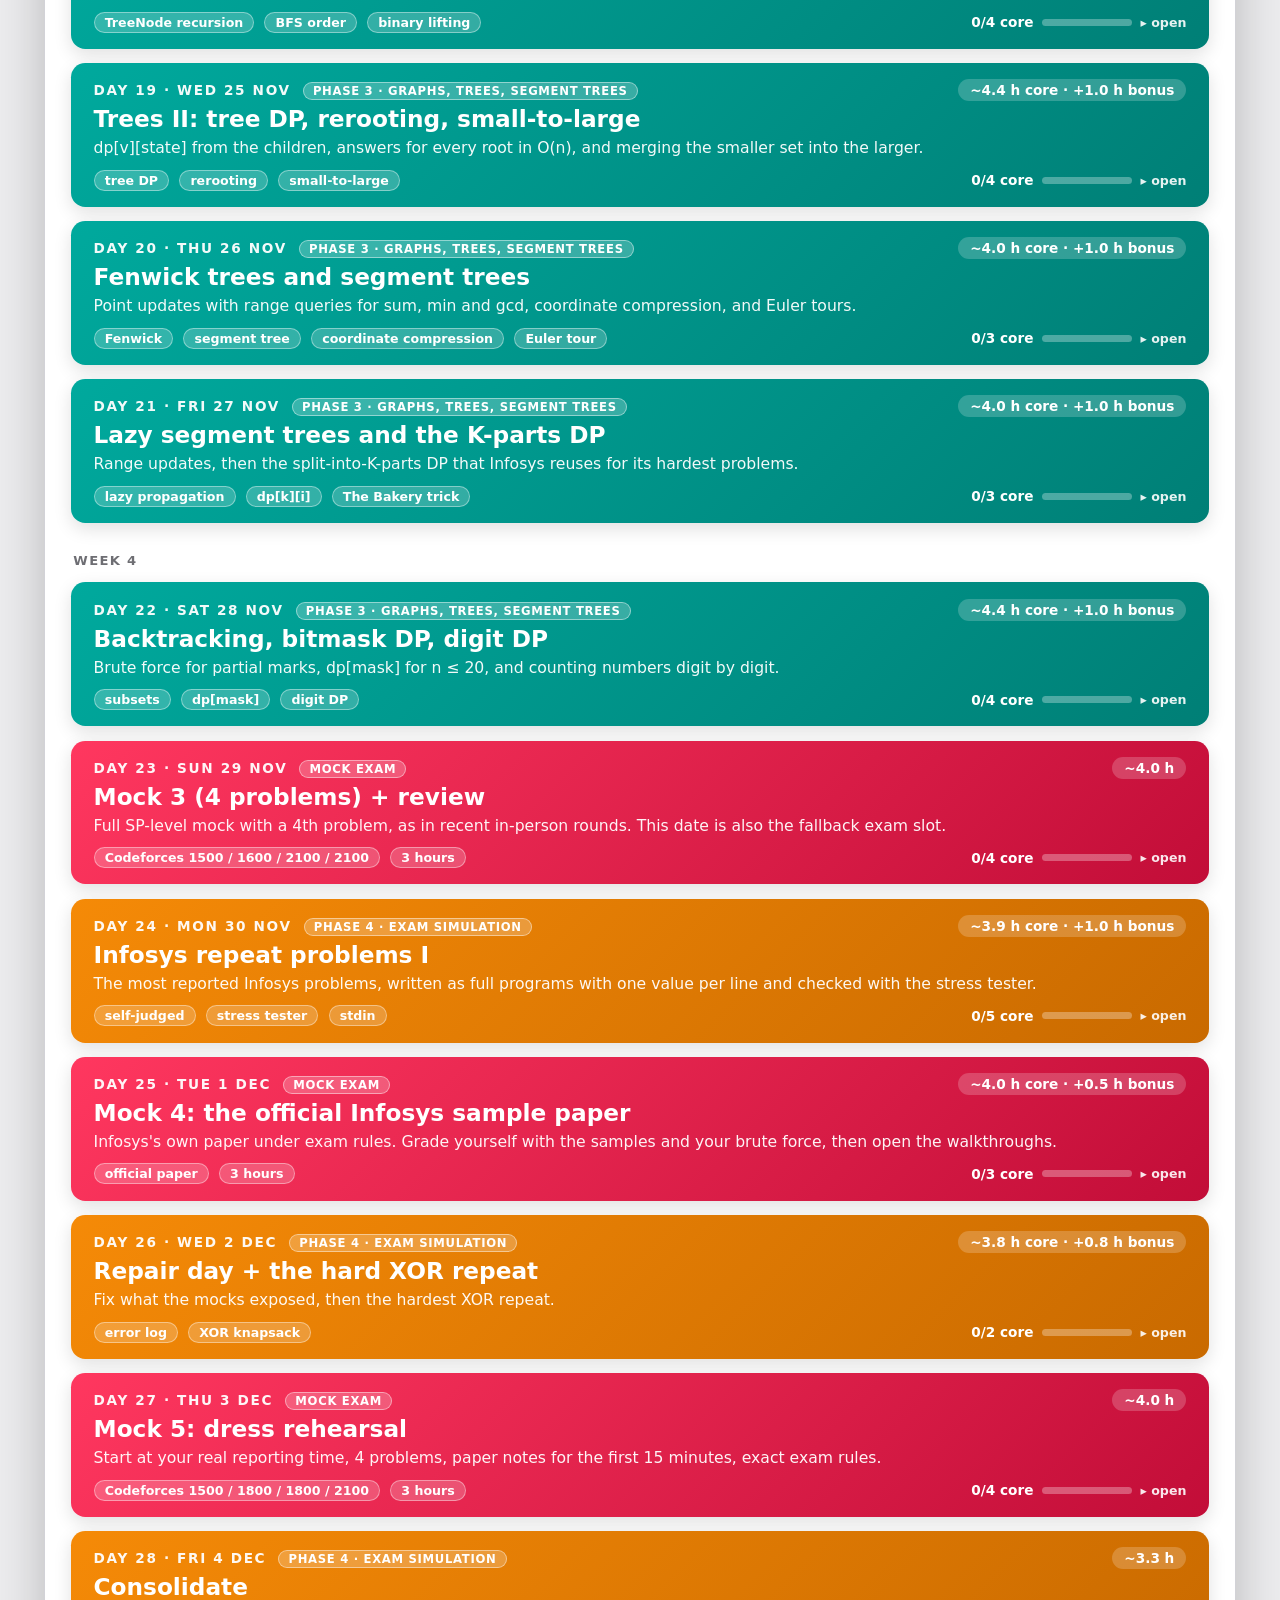
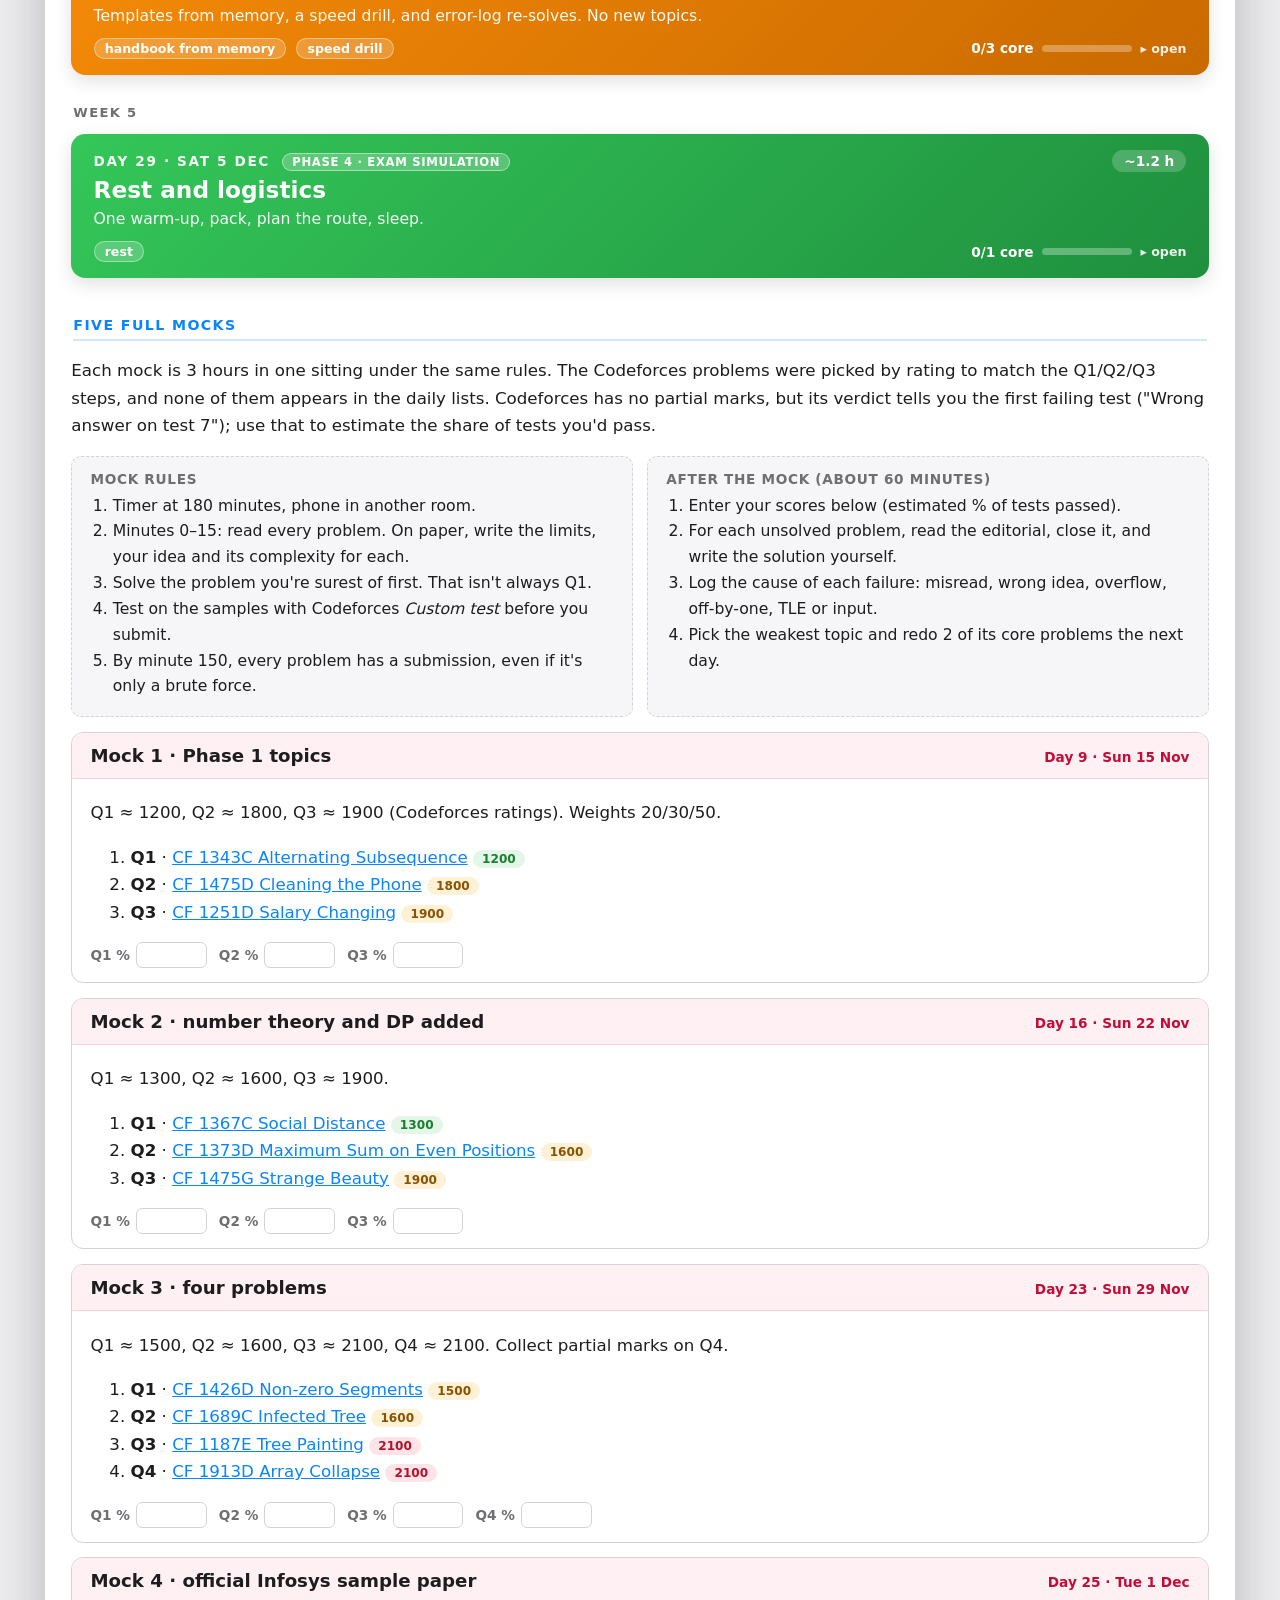
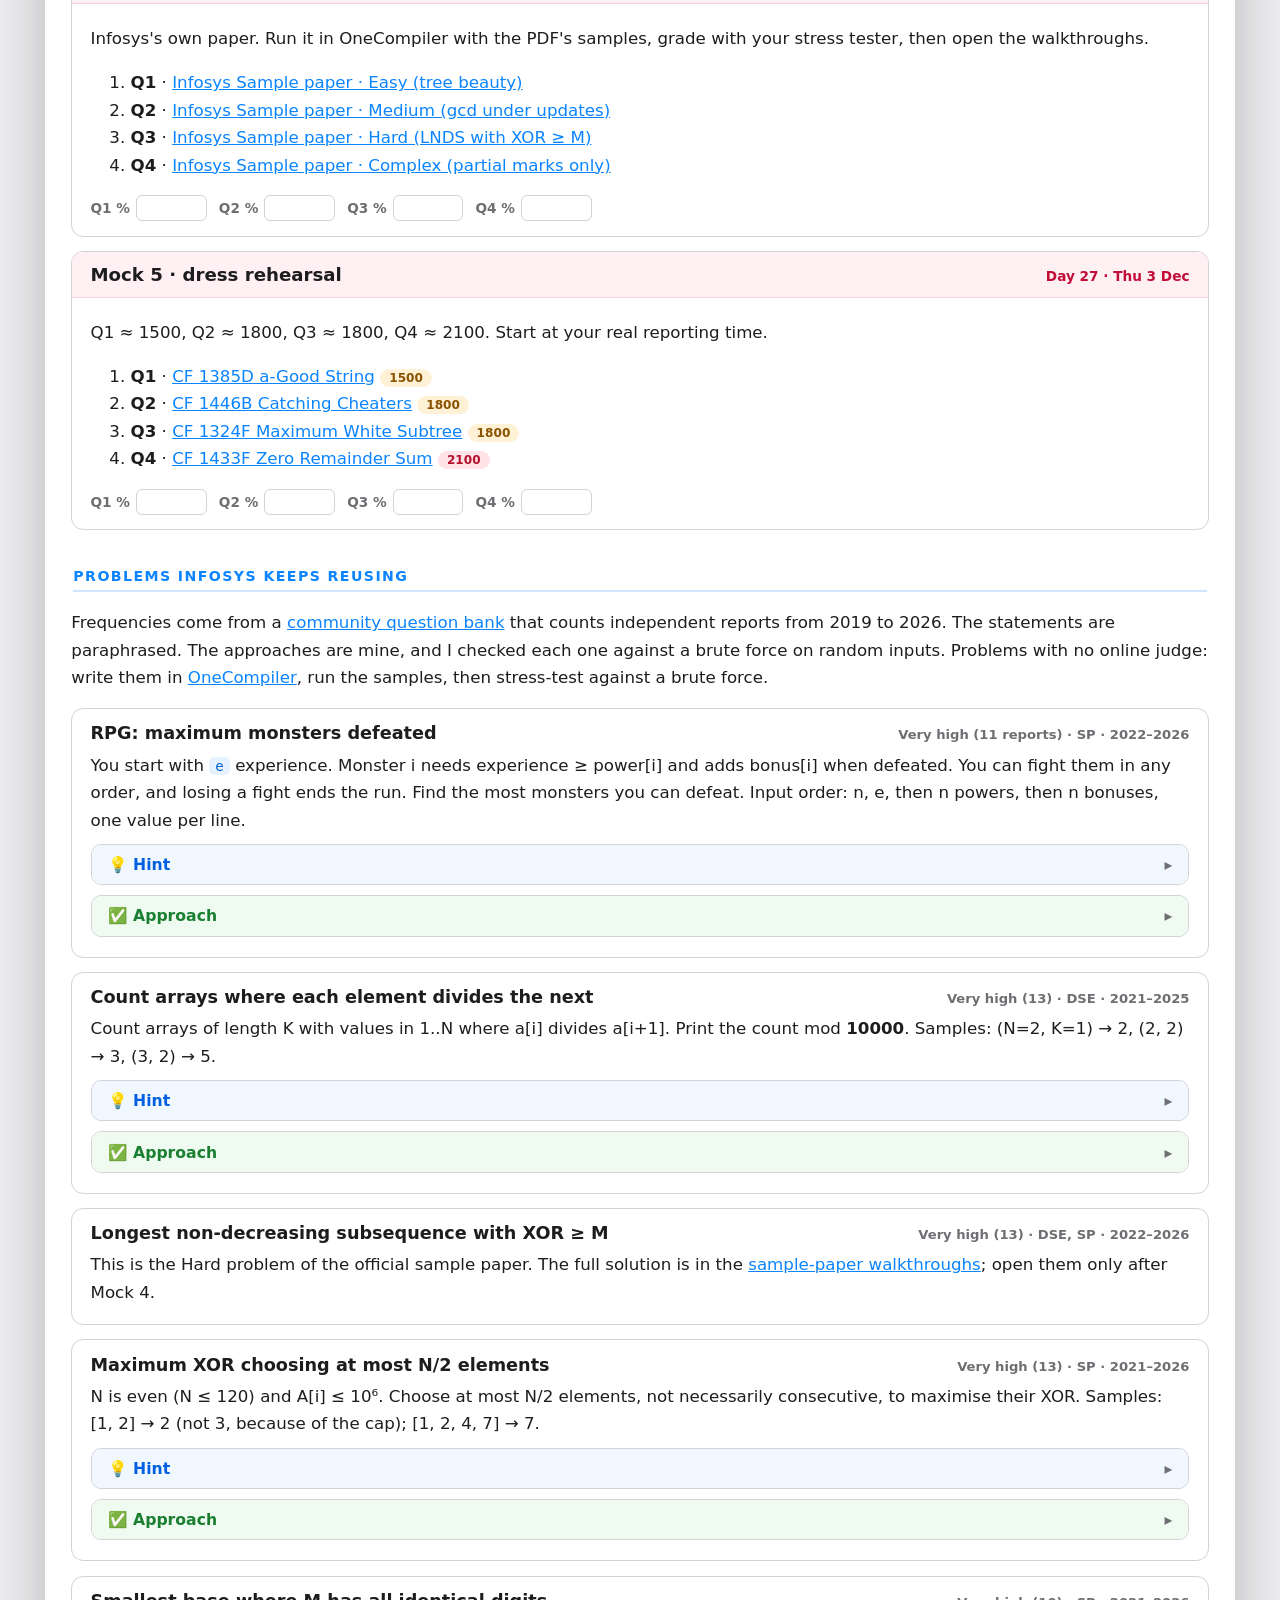
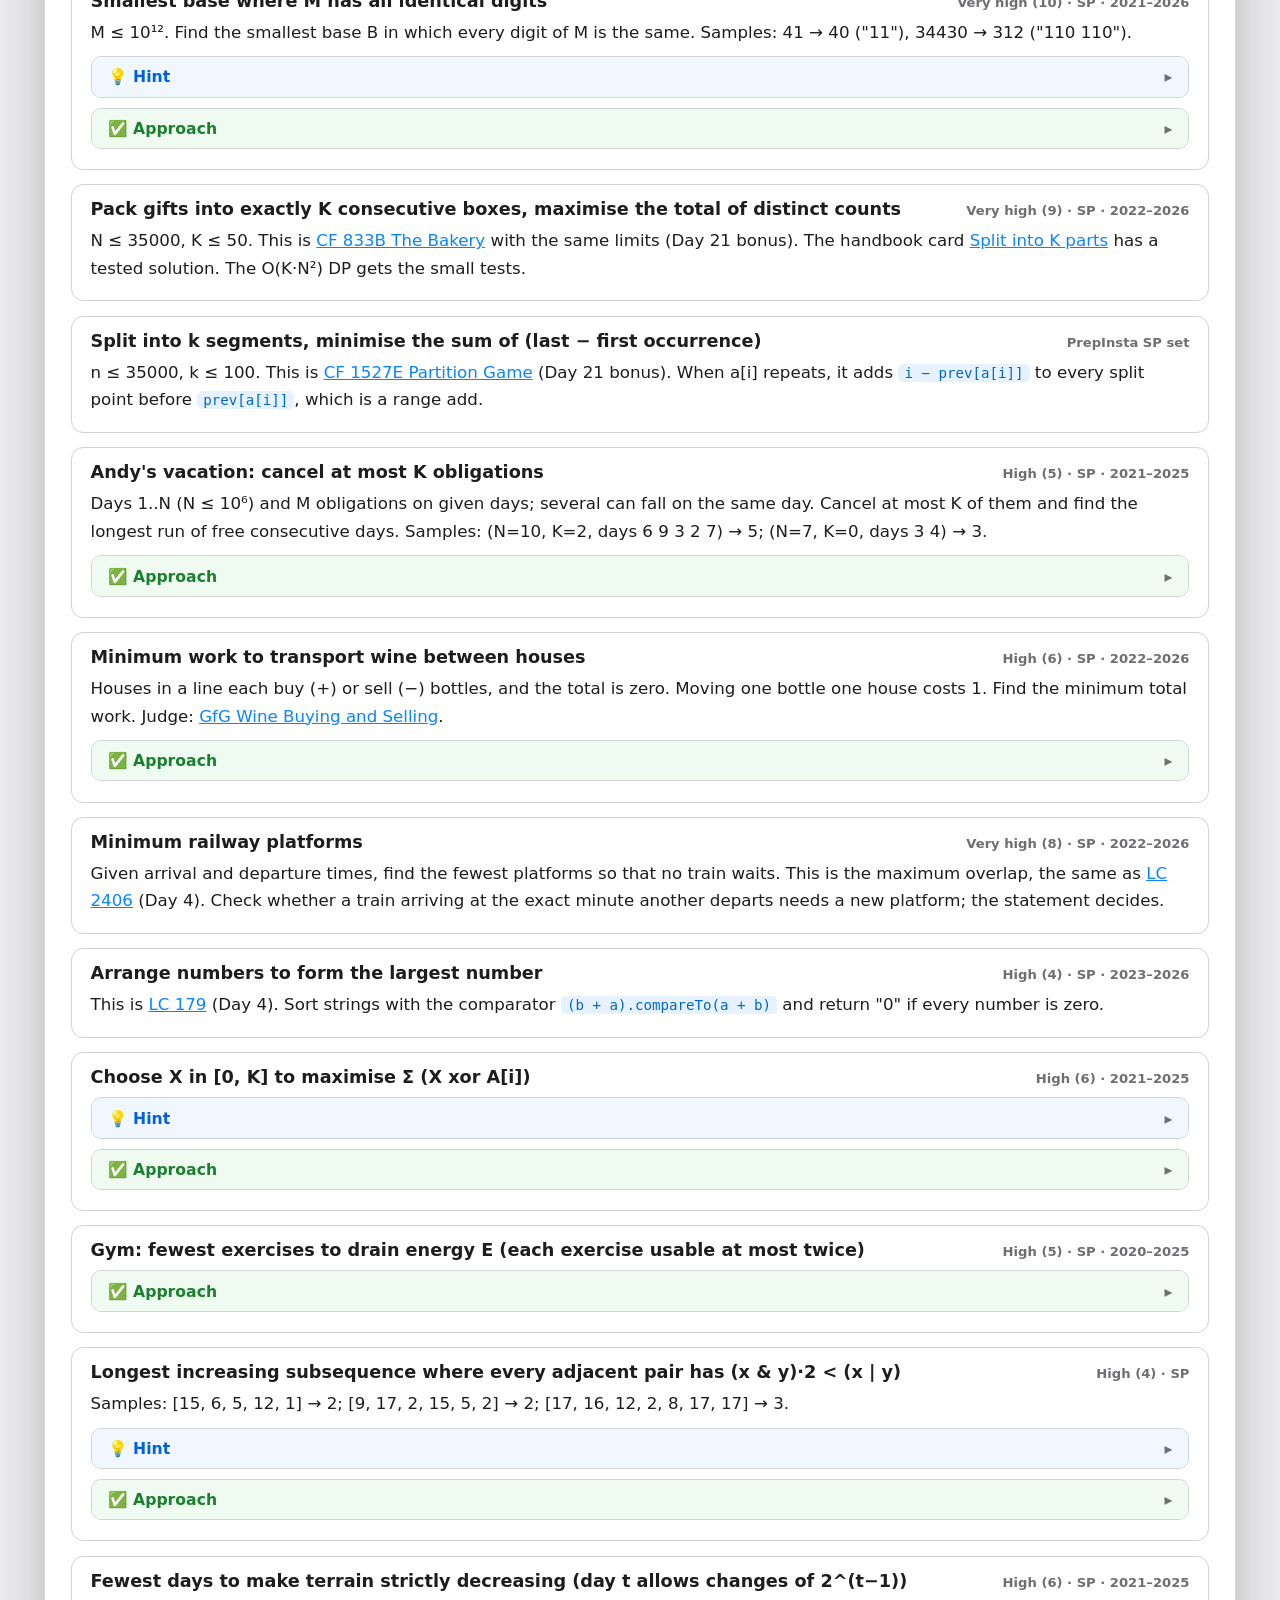
==== commit b78c13fc: "Scale both pages with screen size and keep their proportions on every display" ====
--- a/infosys-dsa-29-day-plan.html
+++ b/infosys-dsa-29-day-plan.html
@@ -22,158 +22,178 @@
       --mac-mono: "SF Mono", ui-monospace, "Menlo", "Cascadia Mono", "Consolas", "DejaVu Sans Mono", "Liberation Mono", "Courier New", monospace;
     }
     * { box-sizing: border-box; }
-    html { scroll-behavior: smooth; scroll-padding-top: 150px; }
+    /* Every size on the page is in rem, so the whole layout scales with this one value.
+       16px up to a 1280px-wide screen, then grows with the width (about 20px at 1920, 22px max),
+       which keeps the window at the same share of the screen and the same shape on every monitor. */
+    html { font-size: clamp(1rem, calc(0.6vw + 0.53rem), 1.375rem); }
+    html { scroll-behavior: smooth; scroll-padding-top: 8rem; }
     html, body { margin: 0; padding: 0; }
-    body { font-family: var(--mac-font); color: var(--mac-text); background: var(--mac-bg); min-height: 100vh; padding: 12px; }
+    body { font-family: var(--mac-font); color: var(--mac-text); background: var(--mac-bg); min-height: 100vh; padding: 0.75rem; }
 
     /* ---------- Window chrome ---------- */
-    .mac-window { width: 100%; max-width: 1180px; margin: 0 auto; background: var(--mac-window);
-      border: 1px solid var(--mac-border); border-radius: 10px; box-shadow: 0 18px 50px rgba(0,0,0,0.22); }
-    .mac-titlebar { display: flex; align-items: center; gap: 8px; padding: 10px 14px; background: var(--mac-titlebar);
-      border-bottom: 1px solid var(--mac-border); border-top-left-radius: 10px; border-top-right-radius: 10px; }
-    .traffic-light { display: inline-block; width: 12px; height: 12px; border-radius: 50%; flex: 0 0 auto; }
+    .mac-window { width: 100%; max-width: 73.75rem; margin: 0 auto; background: var(--mac-window);
+      border: 1px solid var(--mac-border); border-radius: 0.625rem; box-shadow: 0 1.125rem 3.125rem rgba(0,0,0,0.22); }
+    .mac-titlebar { display: flex; align-items: center; gap: 0.5rem; padding: 0.625rem 0.875rem; background: var(--mac-titlebar);
+      border-bottom: 1px solid var(--mac-border); border-top-left-radius: 0.625rem; border-top-right-radius: 0.625rem; }
+    .traffic-light { display: inline-block; width: 0.75rem; height: 0.75rem; border-radius: 50%; flex: 0 0 auto; }
     .tl-red { background: var(--tl-red); } .tl-yellow { background: var(--tl-yellow); } .tl-green { background: var(--tl-green); }
-    .mac-title { flex: 1 1 auto; text-align: center; font-size: 13px; font-weight: 500; color: var(--mac-text-muted);
-      margin-right: 48px; overflow: hidden; text-overflow: ellipsis; white-space: nowrap; }
-    .mac-content { padding: 22px 26px 40px; }
+    .mac-title { flex: 1 1 auto; text-align: center; font-size: 0.8125rem; font-weight: 500; color: var(--mac-text-muted);
+      margin-right: 3rem; overflow: hidden; text-overflow: ellipsis; white-space: nowrap; }
+    .mac-content { padding: 1.375rem 1.625rem 2.5rem; }
 
     /* ---------- Typography ---------- */
-    h1 { margin: 0 0 6px; font-size: 34px; letter-spacing: -0.01em; }
-    h2 { font-size: 25px; margin: 26px 0 8px; }
-    h3 { font-size: 20px; margin: 22px 0 8px; }
-    p, li { line-height: 1.65; font-size: 16.5px; }
+    h1 { margin: 0 0 0.375rem; font-size: 2.125rem; letter-spacing: -0.01em; }
+    h2 { font-size: 1.5625rem; margin: 1.625rem 0 0.5rem; }
+    h3 { font-size: 1.25rem; margin: 1.375rem 0 0.5rem; }
+    p, li { line-height: 1.65; font-size: 1.0312rem; }
     a { color: var(--mac-accent); }
-    code:not(pre code) { font-family: var(--mac-mono); font-size: 14px; background: rgba(10,132,255,0.1);
-      color: #0066cc; padding: 1px 6px; border-radius: 5px; }
+    code:not(pre code) { font-family: var(--mac-mono); font-size: 0.875rem; background: rgba(10,132,255,0.1);
+      color: #0066cc; padding: 1px 0.375rem; border-radius: 0.3125rem; }
     .muted { color: var(--mac-text-muted); }
     .mono { font-family: var(--mac-mono); }
     .nowrap { white-space: nowrap; }
 
     /* ---------- Hero ---------- */
-    .hero { display: flex; align-items: center; gap: 22px; background: linear-gradient(135deg, #0a84ff 0%, #5e5ce6 60%, #bf5af2 100%);
-      color: #fff; border-radius: 16px; padding: 28px 30px; margin-bottom: 14px; box-shadow: 0 8px 22px rgba(10,132,255,0.25); }
-    .hero .hero-icon { font-size: 50px; line-height: 1; background: rgba(255,255,255,0.18); border: 1px solid rgba(255,255,255,0.35);
-      border-radius: 16px; padding: 12px 16px; flex: 0 0 auto; }
+    .hero { display: flex; align-items: center; gap: 1.375rem; background: linear-gradient(135deg, #0a84ff 0%, #5e5ce6 60%, #bf5af2 100%);
+      color: #fff; border-radius: 1rem; padding: 1.75rem 1.875rem; margin-bottom: 0.875rem; box-shadow: 0 0.5rem 1.375rem rgba(10,132,255,0.25); }
+    .hero .hero-icon { font-size: 3rem; line-height: 1; background: rgba(255,255,255,0.18); border: 1px solid rgba(255,255,255,0.35);
+      border-radius: 1rem; flex: 0 0 auto; width: 5rem; aspect-ratio: 1 / 1;
+      display: flex; align-items: center; justify-content: center; }
     .hero .hero-main { flex: 1 1 auto; min-width: 0; }
-    .hero h1 { color: #fff; font-size: 32px; }
-    .hero p { margin: 0; font-size: 16.5px; color: rgba(255,255,255,0.95); }
+    .hero h1 { color: #fff; font-size: 2rem; }
+    .hero p { margin: 0; font-size: 1.0312rem; color: rgba(255,255,255,0.95); }
     .hero a { color: #fff; font-weight: 700; }
-    .hero .hero-meta { display: flex; flex-wrap: wrap; gap: 8px; margin-top: 12px; }
+    .hero .hero-meta { display: flex; flex-wrap: wrap; gap: 0.5rem; margin-top: 0.75rem; }
     .hero .hero-meta span { background: rgba(255,255,255,0.18); border: 1px solid rgba(255,255,255,0.35);
-      border-radius: 20px; padding: 4px 12px; font-size: 13.5px; font-weight: 600; }
+      border-radius: 1.25rem; padding: 0.25rem 0.75rem; font-size: 0.8438rem; font-weight: 600; }
     .hero-clock { flex: 0 0 auto; text-align: center; background: rgba(255,255,255,0.16); border: 1px solid rgba(255,255,255,0.4);
-      border-radius: 14px; padding: 14px 20px; min-width: 150px; }
-    .hero-clock b { display: block; font-size: 44px; line-height: 1.05; }
-    .hero-clock span { display: block; font-size: 12.5px; font-weight: 700; text-transform: uppercase; letter-spacing: 0.08em; opacity: 0.95; }
-    .hero-clock small { display: block; margin-top: 8px; font-size: 13px; font-weight: 600; border-top: 1px solid rgba(255,255,255,0.35); padding-top: 8px; }
+      border-radius: 0.875rem; padding: 0.875rem 1.25rem; min-width: 9.375rem; }
+    .hero-clock b { display: block; font-size: 2.75rem; line-height: 1.05; }
+    .hero-clock span { display: block; font-size: 0.7812rem; font-weight: 700; text-transform: uppercase; letter-spacing: 0.08em; opacity: 0.95; }
+    .hero-clock small { display: block; margin-top: 0.5rem; font-size: 0.8125rem; font-weight: 600; border-top: 1px solid rgba(255,255,255,0.35); padding-top: 0.5rem; }
 
     /* ---------- Sticky bar ---------- */
-    .stickybar { position: sticky; top: 8px; z-index: 50; background: rgba(255,255,255,0.96);
-      backdrop-filter: saturate(180%) blur(12px); -webkit-backdrop-filter: saturate(180%) blur(12px);
-      border: 1px solid var(--mac-border); border-radius: 12px; padding: 10px 16px; margin-bottom: 18px;
-      box-shadow: 0 4px 16px rgba(0,0,0,0.10); }
-    .sb-row { display: flex; align-items: center; gap: 12px; flex-wrap: wrap; }
-    .sb-track { flex: 1 1 160px; height: 12px; background: var(--mac-bg); border: 1px solid var(--mac-border); border-radius: 7px; overflow: hidden; }
+    .stickybar { position: sticky; top: 0.5rem; z-index: 50; background: rgba(255,255,255,0.96);
+      backdrop-filter: saturate(180%) blur(0.75rem); -webkit-backdrop-filter: saturate(180%) blur(0.75rem);
+      border: 1px solid var(--mac-border); border-radius: 0.75rem; padding: 0.625rem 1rem; margin-bottom: 1.125rem;
+      box-shadow: 0 0.25rem 1rem rgba(0,0,0,0.10); }
+    .sb-row { display: flex; align-items: center; gap: 0.75rem; flex-wrap: wrap; }
+    .sb-track { flex: 1 1 10rem; height: 0.75rem; background: var(--mac-bg); border: 1px solid var(--mac-border); border-radius: 0.4375rem; overflow: hidden; }
     .sb-fill { height: 100%; width: 0%; background: linear-gradient(90deg, #0a84ff, #28c840); transition: width 0.35s ease; }
-    .sb-pct { font-weight: 800; color: var(--mac-accent); font-size: 16px; min-width: 44px; }
-    .sb-count { color: var(--mac-text-muted); font-weight: 600; font-size: 13.5px; white-space: nowrap; }
-    .btn { border: 1px solid var(--mac-border); background: #fff; border-radius: 8px; padding: 5px 11px;
-      font-size: 12.5px; cursor: pointer; color: var(--mac-text); font-family: var(--mac-font); font-weight: 600; white-space: nowrap; }
+    .sb-pct { font-weight: 800; color: var(--mac-accent); font-size: 1rem; min-width: 2.75rem; }
+    .sb-count { color: var(--mac-text-muted); font-weight: 600; font-size: 0.8438rem; white-space: nowrap; }
+    .btn { border: 1px solid var(--mac-border); background: #fff; border-radius: 0.5rem; padding: 0.3125rem 0.6875rem;
+      font-size: 0.7812rem; cursor: pointer; color: var(--mac-text); font-family: var(--mac-font); font-weight: 600; white-space: nowrap; }
     .btn:hover { border-color: var(--mac-accent); color: var(--mac-accent); }
     .btn.on { background: var(--mac-accent); border-color: var(--mac-accent); color: #fff; }
     .btn.danger:hover { border-color: var(--tl-red); color: #c9302c; }
     .btn input[type=file] { display: none; }
 
     /* ---------- Section bands ---------- */
-    .band { font-size: 14px; font-weight: 800; text-transform: uppercase; letter-spacing: 0.1em; color: var(--mac-accent);
-      margin: 38px 2px 6px; padding-bottom: 6px; border-bottom: 2px solid rgba(10,132,255,0.2); }
+    .band { font-size: 0.875rem; font-weight: 800; text-transform: uppercase; letter-spacing: 0.1em; color: var(--mac-accent);
+      margin: 2.375rem 2px 0.375rem; padding-bottom: 0.375rem; border-bottom: 2px solid rgba(10,132,255,0.2); }
 
     /* ---------- Callouts ---------- */
-    .concept, .observe, .expected, .askai, .stretch, .warn, .tip { border-radius: 10px; padding: 13px 18px; margin: 14px 0; font-size: 16px; }
+    .concept, .observe, .expected, .askai, .stretch, .warn, .tip { border-radius: 0.625rem; padding: 0.8125rem 1.125rem; margin: 0.875rem 0; font-size: 1rem; }
     .concept { background: #f3f8ff; border: 1px solid #cfe4ff; }
-    .observe { background: rgba(254,188,46,0.10); border-left: 4px solid var(--tl-yellow); border-radius: 0 10px 10px 0; }
-    .expected { background: rgba(40,200,64,0.07); border-left: 4px solid #28c840; border-radius: 0 10px 10px 0; }
-    .warn { background: rgba(255,95,87,0.08); border-left: 4px solid var(--tl-red); border-radius: 0 10px 10px 0; }
+    .observe { background: rgba(254,188,46,0.10); border-left: 0.25rem solid var(--tl-yellow); border-radius: 0 0.625rem 0.625rem 0; }
+    .expected { background: rgba(40,200,64,0.07); border-left: 0.25rem solid #28c840; border-radius: 0 0.625rem 0.625rem 0; }
+    .warn { background: rgba(255,95,87,0.08); border-left: 0.25rem solid var(--tl-red); border-radius: 0 0.625rem 0.625rem 0; }
     .tip { background: #f6f6f8; border: 1px dashed var(--mac-border); }
-    .askai { background: linear-gradient(135deg,#faf2ff,#f3e8ff); border: 1px solid #d8b4fe; border-left: 5px solid #bf5af2; border-radius: 0 10px 10px 0; }
-    .stretch { background: linear-gradient(135deg,#fff0f3,#ffe7ec); border: 1px solid #ffc2cf; border-left: 5px solid #ff375f; border-radius: 0 10px 10px 0; }
-    .lbl { font-weight: 700; display: block; margin-bottom: 6px; font-size: 13.5px; text-transform: uppercase; letter-spacing: 0.05em; }
+    .askai { background: linear-gradient(135deg,#faf2ff,#f3e8ff); border: 1px solid #d8b4fe; border-left: 0.3125rem solid #bf5af2; border-radius: 0 0.625rem 0.625rem 0; }
+    .stretch { background: linear-gradient(135deg,#fff0f3,#ffe7ec); border: 1px solid #ffc2cf; border-left: 0.3125rem solid #ff375f; border-radius: 0 0.625rem 0.625rem 0; }
+    .lbl { font-weight: 700; display: block; margin-bottom: 0.375rem; font-size: 0.8438rem; text-transform: uppercase; letter-spacing: 0.05em; }
     .concept .lbl { color: var(--mac-accent); } .observe .lbl { color: #9a6b00; } .expected .lbl { color: #1a7f31; }
     .warn .lbl { color: #c9302c; } .askai .lbl { color: #8e2fd6; } .stretch .lbl { color: #c20d38; } .tip .lbl { color: var(--mac-text-muted); }
     .concept p:first-of-type, .observe p:first-of-type { margin-top: 0; }
     .concept p:last-child, .observe p:last-child, .warn p:last-child, .expected p:last-child, .tip p:last-child, .stretch p:last-child, .askai p:last-child { margin-bottom: 0; }
     .concept ul, .observe ul, .stretch ul, .askai ul, .warn ul, .expected ul, .tip ul,
-    .concept ol, .observe ol, .stretch ol, .askai ol, .warn ol, .expected ol, .tip ol { margin: 4px 0; padding-left: 22px; }
-    .concept li, .observe li, .stretch li, .askai li, .warn li, .expected li, .tip li { font-size: 15.5px; }
-    .grid2 { display: grid; grid-template-columns: 1fr 1fr; gap: 14px; }
+    .concept ol, .observe ol, .stretch ol, .askai ol, .warn ol, .expected ol, .tip ol { margin: 0.25rem 0; padding-left: 1.375rem; }
+    .concept li, .observe li, .stretch li, .askai li, .warn li, .expected li, .tip li { font-size: 0.9688rem; }
+    .grid2 { display: grid; grid-template-columns: 1fr 1fr; gap: 0.875rem; }
     .grid2 > div { margin: 0; }
 
     /* ---------- Hint ladder ---------- */
-    details.hint { border: 1px solid var(--mac-border); border-radius: 10px; margin: 10px 0; overflow: hidden; background: #fff; }
-    details.hint > summary { list-style: none; cursor: pointer; padding: 10px 16px; font-weight: 700; font-size: 15.5px;
-      display: flex; align-items: center; gap: 10px; user-select: none; }
+    details.hint { border: 1px solid var(--mac-border); border-radius: 0.625rem; margin: 0.625rem 0; overflow: hidden; background: #fff; }
+    details.hint > summary { list-style: none; cursor: pointer; padding: 0.625rem 1rem; font-weight: 700; font-size: 0.9688rem;
+      display: flex; align-items: center; gap: 0.625rem; user-select: none; }
     details.hint > summary::-webkit-details-marker { display: none; }
     details.hint > summary::after { content: "▸"; margin-left: auto; transition: transform 0.2s ease; color: var(--mac-text-muted); }
     details.hint[open] > summary::after { transform: rotate(90deg); }
     details.hint[open] > summary { border-bottom: 1px solid var(--mac-border); }
-    details.hint > .h-body { padding: 8px 18px 12px; }
+    details.hint > .h-body { padding: 0.5rem 1.125rem 0.75rem; }
     details.hint.h1 > summary { background: #f0f7ff; color: #0060df; }
     details.hint.h2 > summary { background: #fff7e8; color: #9a5a00; }
     details.hint.sol > summary { background: #effbf1; color: #1a7f31; }
-    details.hint.sol > summary .peek { font-weight: 500; font-size: 13px; color: var(--mac-text-muted); }
+    details.hint.sol > summary .peek { font-weight: 500; font-size: 0.8125rem; color: var(--mac-text-muted); }
     details.hint.spoil > summary { background: #fff0f3; color: #c20d38; }
     details.hint.qa > summary { background: #f6f6f8; color: var(--mac-text); font-weight: 600; }
 
     /* ---------- Code blocks ---------- */
-    .codewrap { position: relative; margin: 12px 0; }
-    .codewrap pre { margin: 0; padding: 14px 16px; background: var(--mac-code-bg); border: 1px solid var(--mac-border);
-      border-radius: 8px; overflow-x: auto; white-space: pre; max-height: 640px; }
-    .codewrap pre code { font-family: var(--mac-mono); font-size: 13.5px; line-height: 1.55; color: var(--mac-code-text); white-space: pre; }
+    .codewrap { position: relative; margin: 0.75rem 0; }
+    .codewrap pre { margin: 0; padding: 0.875rem 1rem; background: var(--mac-code-bg); border: 1px solid var(--mac-border);
+      border-radius: 0.5rem; overflow-x: auto; white-space: pre; max-height: min(40rem, 70vh); }
+    .codewrap pre code { font-family: var(--mac-mono); font-size: 0.8438rem; line-height: 1.55; color: var(--mac-code-text); white-space: pre; }
     .codewrap.out pre { background: #f6f8fa; max-height: none; }
     .codewrap.out pre code { color: #24292f; }
     .code-comment { color: #8c93b5; font-style: italic; }
-    .copy-btn { position: absolute; top: 7px; right: 7px; background: rgba(255,255,255,0.12); color: #f8f8f2;
-      border: 1px solid rgba(255,255,255,0.25); border-radius: 6px; padding: 4px 11px; font-size: 12.5px;
+    .copy-btn { position: absolute; top: 0.4375rem; right: 0.4375rem; background: rgba(255,255,255,0.12); color: #f8f8f2;
+      border: 1px solid rgba(255,255,255,0.25); border-radius: 0.375rem; padding: 0.25rem 0.6875rem; font-size: 0.7812rem;
       font-family: var(--mac-font); cursor: pointer; }
     .codewrap.out .copy-btn { display: none; }
     .copy-btn:hover { background: rgba(255,255,255,0.22); }
     .copy-btn.ok { background: #28c840; border-color: #28c840; color: #fff; }
     .copy-btn.err { background: var(--tl-red); border-color: var(--tl-red); color: #fff; }
-    .filebar { display: flex; align-items: center; gap: 10px; background: #2a2a3c; color: #f8f8f2; border-radius: 8px 8px 0 0;
-      padding: 8px 14px; margin: 16px 0 0; font-family: var(--mac-mono); font-size: 13.5px; border: 1px solid var(--mac-border); border-bottom: none; }
+    .filebar { display: flex; align-items: center; gap: 0.625rem; background: #2a2a3c; color: #f8f8f2; border-radius: 0.5rem 0.5rem 0 0;
+      padding: 0.5rem 0.875rem; margin: 1rem 0 0; font-family: var(--mac-mono); font-size: 0.8438rem; border: 1px solid var(--mac-border); border-bottom: none; }
     .filebar .fb-name { font-weight: 700; color: #a6e22e; overflow-wrap: anywhere; }
-    .filebar .fb-tag { margin-left: auto; font-family: var(--mac-font); font-size: 11px; font-weight: 700; letter-spacing: 0.05em;
-      text-transform: uppercase; background: rgba(255,255,255,0.14); color: #fff; padding: 3px 9px; border-radius: 20px; white-space: nowrap; }
+    .filebar .fb-tag { margin-left: auto; font-family: var(--mac-font); font-size: 0.6875rem; font-weight: 700; letter-spacing: 0.05em;
+      text-transform: uppercase; background: rgba(255,255,255,0.14); color: #fff; padding: 3px 0.5625rem; border-radius: 1.25rem; white-space: nowrap; }
     .filebar .fb-tag.new { background: #1f9d42; } .filebar .fb-tag.memo { background: #0a84ff; } .filebar .fb-tag.opt { background: #8e8e93; }
     .filebar + .codewrap { margin-top: 0; }
-    .filebar + .codewrap pre { border-radius: 0 0 8px 8px; }
+    .filebar + .codewrap pre { border-radius: 0 0 0.5rem 0.5rem; }
 
     /* ---------- Tables ---------- */
-    .tbl-wrap { overflow-x: auto; margin: 12px 0; }
-    table.tbl { width: 100%; border-collapse: collapse; font-size: 15px; }
-    table.tbl th, table.tbl td { border: 1px solid var(--mac-border); padding: 9px 12px; text-align: left; vertical-align: top; }
-    table.tbl thead th { background: var(--mac-titlebar); font-size: 14px; }
+    .tbl-wrap { overflow-x: auto; margin: 0.75rem 0; }
+    table.tbl { width: 100%; border-collapse: collapse; font-size: 0.9375rem; }
+    table.tbl th, table.tbl td { border: 1px solid var(--mac-border); padding: 0.5625rem 0.75rem; text-align: left; vertical-align: top; }
+    table.tbl thead th { background: var(--mac-titlebar); font-size: 0.875rem; }
     table.tbl tbody tr:nth-child(even) { background: #fafafc; }
     table.tbl td code { white-space: nowrap; }
 
     /* ---------- Small pills ---------- */
-    .diff { font-size: 12px; font-weight: 700; border-radius: 20px; padding: 2px 9px; white-space: nowrap; }
+    .diff { font-size: 0.75rem; font-weight: 700; border-radius: 1.25rem; padding: 2px 0.5625rem; white-space: nowrap; }
     .diff.e { background: #e3f6e8; color: #1a7f31; } .diff.m { background: #fff1d6; color: #8a5300; }
     .diff.h { background: #ffe3e6; color: #b3132f; } .diff.n { background: #eef0f3; color: #555; }
-    .kbd { font-family: var(--mac-mono); font-size: 13px; background: #fff; border: 1px solid var(--mac-border); border-bottom-width: 2px;
-      border-radius: 6px; padding: 1px 7px; }
-
-    footer { margin-top: 30px; text-align: center; color: var(--mac-text-muted); font-size: 13.5px; border-top: 1px solid var(--mac-border); padding-top: 16px; }
-
+    .kbd { font-family: var(--mac-mono); font-size: 0.8125rem; background: #fff; border: 1px solid var(--mac-border); border-bottom-width: 2px;
+      border-radius: 0.375rem; padding: 1px 0.4375rem; }
+
+    footer { margin-top: 1.875rem; text-align: center; color: var(--mac-text-muted); font-size: 0.8438rem; border-top: 1px solid var(--mac-border); padding-top: 1rem; }
+
+    /* compact "jump to" menu used in the sticky bars */
+    .jump { border: 1px solid var(--mac-border); background: #fff; border-radius: 0.5rem; padding: 0.3125rem 0.5rem;
+      font-size: 0.7813rem; font-weight: 600; font-family: var(--mac-font); color: var(--mac-text); cursor: pointer; max-width: 100%; }
+    .jump:hover, .jump:focus { border-color: var(--mac-accent); }
+
+    /* medium widths (tablets, small laptops): give the text the room the icon was taking */
+    @media (max-width: 1000px) {
+      .hero .hero-icon { display: none; }
+      .hero { padding: 1.5rem 1.5rem; }
+    }
+    /* short screens: the sticky bar would cover too much of the page, so it scrolls away */
+    @media (max-height: 620px) {
+      .stickybar { position: static; }
+      html { scroll-padding-top: 0.75rem; }
+    }
     @media (max-width: 760px) {
-      body { padding: 6px; }
-      .hero { flex-direction: column; text-align: center; padding: 22px 18px; }
+      body { padding: 0.375rem; }
+      .hero { flex-direction: column; text-align: center; padding: 1.375rem 1.125rem; }
       .hero .hero-meta { justify-content: center; }
       .hero-clock { width: 100%; }
-      .mac-content { padding: 14px; }
+      .mac-content { padding: 0.875rem; }
       .grid2 { grid-template-columns: 1fr; }
       .stickybar { position: static; }
-      html { scroll-padding-top: 12px; }
+      html { scroll-padding-top: 0.75rem; }
       .sb-count { display: none; }
     }
     @media print {
@@ -182,49 +202,49 @@
       .mac-window { box-shadow: none; border: none; }
     }
     /* ---------- plan page ---------- */
-    .daynav { display: flex; flex-wrap: wrap; gap: 5px 10px; margin-top: 9px; align-items: center; }
-    .daynav .wk { font-size: 11.5px; font-weight: 800; color: var(--mac-text-muted); text-transform: uppercase; letter-spacing: 0.06em; }
-    .daynav .wk-days { display: inline-flex; gap: 4px; flex-wrap: wrap; }
-    .daynav a { text-decoration: none; font-size: 12.5px; font-weight: 700; color: var(--mac-text);
-      border: 1px solid var(--mac-border); border-radius: 20px; padding: 2px 8px; background: #fff; min-width: 28px; text-align: center; }
+    .daynav { display: flex; flex-wrap: wrap; gap: 0.375rem 0; margin-top: 0.5rem; align-items: center; }
+    .daynav .wk-days { display: inline-flex; gap: 0.1875rem; flex-wrap: wrap; align-items: center; }
+    .daynav .wk-days + .wk-days { margin-left: 0.4375rem; padding-left: 0.4375rem; border-left: 2px solid var(--mac-border); }
+    .daynav a { text-decoration: none; font-size: 0.7188rem; font-weight: 700; color: var(--mac-text); background: #fff;
+      border: 1px solid var(--mac-border); border-radius: 50%; width: 1.625rem; aspect-ratio: 1 / 1; padding: 0;
+      display: inline-flex; align-items: center; justify-content: center; line-height: 1; }
     .daynav a:hover { border-color: var(--mac-accent); background: #f0f6ff; }
     .daynav a.mockd { border-color: #ffb3c1; color: #c20d38; }
     .daynav a.done { background: rgba(40,200,64,0.14); border-color: rgba(40,200,64,0.55); color: #1a7f31; }
     .daynav a.today { box-shadow: 0 0 0 2px var(--tl-yellow); }
-    .daynav .sect { margin-left: auto; display: inline-flex; gap: 4px; flex-wrap: wrap; }
-    .daynav .sect a { font-weight: 600; color: var(--mac-text-muted); }
-
-    .week-grid { display: grid; grid-template-columns: repeat(auto-fill, minmax(250px, 1fr)); gap: 12px; margin: 14px 0; }
-    .week-grid a { text-decoration: none; color: var(--mac-text); border: 1px solid var(--mac-border); border-top: 5px solid var(--mac-accent);
-      border-radius: 12px; padding: 12px 16px; background: #fff; display: block; }
+    .daynav .jump { margin-left: auto; }
+
+    .week-grid { display: grid; grid-template-columns: repeat(auto-fill, minmax(15.625rem, 1fr)); gap: 0.75rem; margin: 0.875rem 0; }
+    .week-grid a { text-decoration: none; color: var(--mac-text); border: 1px solid var(--mac-border); border-top: 0.3125rem solid var(--mac-accent);
+      border-radius: 0.75rem; padding: 0.75rem 1rem; background: #fff; display: block; }
     .week-grid a:hover { background: #f8fbff; }
-    .week-grid .p-day { font-size: 12.5px; font-weight: 800; letter-spacing: 0.1em; text-transform: uppercase; color: var(--mac-text-muted); }
-    .week-grid .p-title { font-size: 17px; font-weight: 700; margin: 2px 0 4px; }
-    .week-grid .p-desc { font-size: 14px; color: var(--mac-text-muted); line-height: 1.45; }
-
-    .wk-title { font-size: 13px; font-weight: 800; text-transform: uppercase; letter-spacing: 0.1em; color: var(--mac-text-muted);
-      margin: 30px 2px 4px; }
-    details.day { margin: 14px 0; border-radius: 14px; }
-    details.day > summary { list-style: none; cursor: pointer; border-radius: 14px; padding: 16px 22px; color: #fff;
-      box-shadow: 0 6px 18px rgba(0,0,0,0.12); }
+    .week-grid .p-day { font-size: 0.7812rem; font-weight: 800; letter-spacing: 0.1em; text-transform: uppercase; color: var(--mac-text-muted); }
+    .week-grid .p-title { font-size: 1.0625rem; font-weight: 700; margin: 2px 0 0.25rem; }
+    .week-grid .p-desc { font-size: 0.875rem; color: var(--mac-text-muted); line-height: 1.45; }
+
+    .wk-title { font-size: 0.8125rem; font-weight: 800; text-transform: uppercase; letter-spacing: 0.1em; color: var(--mac-text-muted);
+      margin: 1.875rem 2px 0.25rem; }
+    details.day { margin: 0.875rem 0; border-radius: 0.875rem; }
+    details.day > summary { list-style: none; cursor: pointer; border-radius: 0.875rem; padding: 1rem 1.375rem; color: #fff;
+      box-shadow: 0 0.375rem 1.125rem rgba(0,0,0,0.12); }
     details.day > summary::-webkit-details-marker { display: none; }
-    details.day[open] > summary { border-radius: 14px 14px 0 0; }
-    details.day.today > summary { box-shadow: 0 0 0 3px var(--tl-yellow), 0 6px 18px rgba(0,0,0,0.12); }
-    .dh-top { display: flex; align-items: baseline; gap: 12px; flex-wrap: wrap; }
-    .dh-num { font-size: 13.5px; font-weight: 800; letter-spacing: 0.12em; text-transform: uppercase; opacity: 0.95; }
-    .dh-tag { font-size: 11.5px; font-weight: 800; background: rgba(255,255,255,0.22); border: 1px solid rgba(255,255,255,0.45);
-      border-radius: 20px; padding: 1px 9px; text-transform: uppercase; letter-spacing: 0.06em; }
+    details.day[open] > summary { border-radius: 0.875rem 0.875rem 0 0; }
+    details.day.today > summary { box-shadow: 0 0 0 3px var(--tl-yellow), 0 0.375rem 1.125rem rgba(0,0,0,0.12); }
+    .dh-top { display: flex; align-items: baseline; gap: 0.75rem; flex-wrap: wrap; }
+    .dh-num { font-size: 0.8438rem; font-weight: 800; letter-spacing: 0.12em; text-transform: uppercase; opacity: 0.95; }
+    .dh-tag { font-size: 0.7188rem; font-weight: 800; background: rgba(255,255,255,0.22); border: 1px solid rgba(255,255,255,0.45);
+      border-radius: 1.25rem; padding: 1px 0.5625rem; text-transform: uppercase; letter-spacing: 0.06em; }
     .dh-tag.todaytag { background: var(--tl-yellow); color: #3a2a00; border-color: var(--tl-yellow); }
-    .dh-time { margin-left: auto; font-weight: 700; font-size: 13.5px; background: rgba(255,255,255,0.2); border-radius: 20px; padding: 3px 12px; }
-    details.day > summary h2 { margin: 4px 0 4px; color: #fff; font-size: 23px; }
-    details.day > summary p { margin: 0; color: rgba(255,255,255,0.95); font-size: 15.5px; line-height: 1.5; }
-    .dh-bottom { display: flex; align-items: center; gap: 10px; margin-top: 10px; flex-wrap: wrap; }
-    .dh-chip { font-size: 12.5px; font-weight: 700; background: rgba(255,255,255,0.2); border: 1px solid rgba(255,255,255,0.4);
-      border-radius: 20px; padding: 2px 10px; }
-    .dh-prog { margin-left: auto; display: flex; align-items: center; gap: 8px; font-weight: 700; font-size: 13.5px; }
-    .dh-prog .bar { width: 90px; height: 7px; background: rgba(255,255,255,0.3); border-radius: 4px; overflow: hidden; }
+    .dh-time { margin-left: auto; font-weight: 700; font-size: 0.8438rem; background: rgba(255,255,255,0.2); border-radius: 1.25rem; padding: 3px 0.75rem; }
+    details.day > summary h2 { margin: 0.25rem 0 0.25rem; color: #fff; font-size: 1.4375rem; }
+    details.day > summary p { margin: 0; color: rgba(255,255,255,0.95); font-size: 0.9688rem; line-height: 1.5; }
+    .dh-bottom { display: flex; align-items: center; gap: 0.625rem; margin-top: 0.625rem; flex-wrap: wrap; }
+    .dh-chip { font-size: 0.7812rem; font-weight: 700; background: rgba(255,255,255,0.2); border: 1px solid rgba(255,255,255,0.4);
+      border-radius: 1.25rem; padding: 2px 0.625rem; }
+    .dh-prog { margin-left: auto; display: flex; align-items: center; gap: 0.5rem; font-weight: 700; font-size: 0.8438rem; }
+    .dh-prog .bar { width: 5.625rem; height: 0.4375rem; background: rgba(255,255,255,0.3); border-radius: 0.25rem; overflow: hidden; }
     .dh-prog .bar i { display: block; height: 100%; width: 0; background: #fff; }
-    .dh-open { font-size: 12.5px; opacity: 0.9; }
+    .dh-open { font-size: 0.7812rem; opacity: 0.9; }
     details.day[open] .dh-open { display: none; }
     .ph0 > summary { background: linear-gradient(135deg, #8e8e93, #636366); }
     .ph1 > summary { background: linear-gradient(135deg, #0a84ff, #0060df); }
@@ -233,65 +253,65 @@
     .ph4 > summary { background: linear-gradient(135deg, #f58a07, #c96a00); }
     .phm > summary { background: linear-gradient(135deg, #ff375f, #c20d38); }
     .phr > summary { background: linear-gradient(135deg, #34c759, #1f8f3e); }
-    .day-body { border: 1px solid var(--mac-border); border-top: none; border-radius: 0 0 14px 14px; padding: 4px 22px 18px; background: #fff; }
-    .day-body h4 { margin: 18px 0 6px; font-size: 13.5px; text-transform: uppercase; letter-spacing: 0.06em; color: var(--mac-text-muted); }
-    .hb-links { display: flex; flex-wrap: wrap; gap: 6px; margin: 8px 0 0; }
-    .hb-links a { text-decoration: none; font-size: 13px; font-weight: 700; color: #0060df; background: #f0f7ff; border: 1px solid #cfe4ff;
-      border-radius: 20px; padding: 3px 11px; }
+    .day-body { border: 1px solid var(--mac-border); border-top: none; border-radius: 0 0 0.875rem 0.875rem; padding: 0.25rem 1.375rem 1.125rem; background: #fff; }
+    .day-body h4 { margin: 1.125rem 0 0.375rem; font-size: 0.8438rem; text-transform: uppercase; letter-spacing: 0.06em; color: var(--mac-text-muted); }
+    .hb-links { display: flex; flex-wrap: wrap; gap: 0.375rem; margin: 0.5rem 0 0; }
+    .hb-links a { text-decoration: none; font-size: 0.8125rem; font-weight: 700; color: #0060df; background: #f0f7ff; border: 1px solid #cfe4ff;
+      border-radius: 1.25rem; padding: 3px 0.6875rem; }
     .hb-links a:hover { border-color: var(--mac-accent); }
 
-    .probs { border: 1px solid var(--mac-border); border-radius: 12px; overflow: hidden; margin: 8px 0; background: #fff; }
-    .prob { display: grid; grid-template-columns: 24px 88px minmax(0, 1fr) auto auto; gap: 12px; align-items: start;
-      padding: 10px 14px; border-bottom: 1px solid #ececf0; }
+    .probs { border: 1px solid var(--mac-border); border-radius: 0.75rem; overflow: hidden; margin: 0.5rem 0; background: #fff; }
+    .prob { display: grid; grid-template-columns: 1.5rem 5.5rem minmax(0, 1fr) auto auto; gap: 0.75rem; align-items: start;
+      padding: 0.625rem 0.875rem; border-bottom: 1px solid #ececf0; }
     .prob:last-child { border-bottom: none; }
-    .prob > input { width: 20px; height: 20px; margin: 2px 0 0; accent-color: #28c840; cursor: pointer; }
+    .prob > input { width: 1.25rem; height: 1.25rem; margin: 2px 0 0; accent-color: #28c840; cursor: pointer; }
     .prob.done { background: rgba(40,200,64,0.07); }
     .prob.done .pt a { color: #1a7f31; }
-    .pid { font-family: var(--mac-mono); font-size: 12px; font-weight: 700; border-radius: 6px; padding: 3px 6px; text-align: center; margin-top: 1px; }
+    .pid { font-family: var(--mac-mono); font-size: 0.75rem; font-weight: 700; border-radius: 0.375rem; padding: 3px 0.375rem; text-align: center; margin-top: 1px; }
     .pid.lc { background: #ffa116; color: #1d1d1f; } .pid.cf { background: #1f72b8; color: #fff; }
     .pid.gfg { background: #2f8d46; color: #fff; } .pid.infy { background: #8e2fd6; color: #fff; }
-    .pt a { font-weight: 650; font-size: 16px; color: var(--mac-text); text-decoration: none; border-bottom: 1px solid rgba(0,0,0,0.15); }
+    .pt a { font-weight: 650; font-size: 1rem; color: var(--mac-text); text-decoration: none; border-bottom: 1px solid rgba(0,0,0,0.15); }
     .pt a:hover { color: var(--mac-accent); border-bottom-color: var(--mac-accent); }
     .pt details { margin-top: 3px; }
-    .pt details summary { cursor: pointer; font-size: 13px; font-weight: 700; color: #9a5a00; list-style: none; display: inline-block; }
+    .pt details summary { cursor: pointer; font-size: 0.8125rem; font-weight: 700; color: #9a5a00; list-style: none; display: inline-block; }
     .pt details summary::-webkit-details-marker { display: none; }
     .pt details summary::before { content: "💡 "; }
     .pt details[open] summary { color: #6e6e73; }
-    .pt details div { font-size: 14.5px; color: #3a3a3c; background: #fff7e8; border-radius: 8px; padding: 6px 10px; margin-top: 4px; }
-    .pmin { font-size: 12.5px; color: var(--mac-text-muted); font-weight: 600; white-space: nowrap; margin-top: 3px; }
-    .bonus-box { margin: 14px 0 6px; }
+    .pt details div { font-size: 0.9062rem; color: #3a3a3c; background: #fff7e8; border-radius: 0.5rem; padding: 0.375rem 0.625rem; margin-top: 0.25rem; }
+    .pmin { font-size: 0.7812rem; color: var(--mac-text-muted); font-weight: 600; white-space: nowrap; margin-top: 3px; }
+    .bonus-box { margin: 0.875rem 0 0.375rem; }
     .bonus-box .probs { margin-bottom: 0; }
     body.hide-bonus .bonus-box { display: none; }
-    textarea.note { width: 100%; min-height: 64px; border: 1px solid var(--mac-border); border-radius: 8px; padding: 8px 10px;
-      font-family: var(--mac-font); font-size: 14.5px; resize: vertical; }
-
-    .mock { border: 1px solid var(--mac-border); border-radius: 12px; margin: 14px 0; background: #fff; overflow: hidden; }
-    .mock-h { display: flex; gap: 10px; align-items: baseline; flex-wrap: wrap; padding: 12px 18px; background: #fff0f3; border-bottom: 1px solid #ffd0da; }
-    .mock-h b { font-size: 18px; } .mock-h span { margin-left: auto; font-size: 13.5px; color: #c20d38; font-weight: 700; }
-    .mock-b { padding: 4px 18px 14px; }
-    .scores { display: flex; flex-wrap: wrap; gap: 12px; align-items: center; margin-top: 6px; }
-    .scores label { font-size: 13.5px; font-weight: 700; color: var(--mac-text-muted); }
-    .scores input { width: 70px; margin-left: 6px; border: 1px solid var(--mac-border); border-radius: 6px; padding: 4px 6px; font-size: 14px; }
+    textarea.note { width: 100%; min-height: 4rem; border: 1px solid var(--mac-border); border-radius: 0.5rem; padding: 0.5rem 0.625rem;
+      font-family: var(--mac-font); font-size: 0.9062rem; resize: vertical; }
+
+    .mock { border: 1px solid var(--mac-border); border-radius: 0.75rem; margin: 0.875rem 0; background: #fff; overflow: hidden; }
+    .mock-h { display: flex; gap: 0.625rem; align-items: baseline; flex-wrap: wrap; padding: 0.75rem 1.125rem; background: #fff0f3; border-bottom: 1px solid #ffd0da; }
+    .mock-h b { font-size: 1.125rem; } .mock-h span { margin-left: auto; font-size: 0.8438rem; color: #c20d38; font-weight: 700; }
+    .mock-b { padding: 0.25rem 1.125rem 0.875rem; }
+    .scores { display: flex; flex-wrap: wrap; gap: 0.75rem; align-items: center; margin-top: 0.375rem; }
+    .scores label { font-size: 0.8438rem; font-weight: 700; color: var(--mac-text-muted); }
+    .scores input { width: 4.375rem; margin-left: 0.375rem; border: 1px solid var(--mac-border); border-radius: 0.375rem; padding: 0.25rem 0.375rem; font-size: 0.875rem; }
     .scores .tot { font-weight: 800; color: var(--mac-accent); }
 
-    .rep { border: 1px solid var(--mac-border); border-radius: 12px; margin: 14px 0; padding: 4px 18px 10px; background: #fff; }
-    .rep-h { display: flex; gap: 10px; align-items: baseline; flex-wrap: wrap; padding-top: 10px; }
-    .rep-h b { font-size: 17.5px; } .rep-h span { margin-left: auto; font-size: 13px; color: var(--mac-text-muted); font-weight: 600; }
-    .rep p { margin: 8px 0; }
-
-    .logform { display: grid; grid-template-columns: 1.2fr 1fr 1fr 2fr auto; gap: 8px; margin: 10px 0; }
-    .logform input, .logform select { border: 1px solid var(--mac-border); border-radius: 8px; padding: 7px 9px; font-size: 14px; font-family: var(--mac-font); min-width: 0; }
-    .del { background: none; border: none; color: var(--mac-text-muted); cursor: pointer; font-size: 17px; }
+    .rep { border: 1px solid var(--mac-border); border-radius: 0.75rem; margin: 0.875rem 0; padding: 0.25rem 1.125rem 0.625rem; background: #fff; }
+    .rep-h { display: flex; gap: 0.625rem; align-items: baseline; flex-wrap: wrap; padding-top: 0.625rem; }
+    .rep-h b { font-size: 1.0938rem; } .rep-h span { margin-left: auto; font-size: 0.8125rem; color: var(--mac-text-muted); font-weight: 600; }
+    .rep p { margin: 0.5rem 0; }
+
+    .logform { display: grid; grid-template-columns: 1.2fr 1fr 1fr 2fr auto; gap: 0.5rem; margin: 0.625rem 0; }
+    .logform input, .logform select { border: 1px solid var(--mac-border); border-radius: 0.5rem; padding: 0.4375rem 0.5625rem; font-size: 0.875rem; font-family: var(--mac-font); min-width: 0; }
+    .del { background: none; border: none; color: var(--mac-text-muted); cursor: pointer; font-size: 1.0625rem; }
     .del:hover { color: #c9302c; }
 
     @media (max-width: 760px) {
-      .prob { display: flex; flex-wrap: wrap; align-items: center; gap: 6px 10px; }
+      .prob { display: flex; flex-wrap: wrap; align-items: center; gap: 0.375rem 0.625rem; }
       .prob .pmin, .prob .pid, .prob > input { margin-top: 0; }
       .prob .pt { order: 5; flex: 1 1 100%; }
       .logform { grid-template-columns: 1fr; }
       .daynav .sect { margin-left: 0; }
-      .day-body { padding: 4px 12px 14px; }
-      details.day > summary { padding: 14px 16px; }
+      .day-body { padding: 0.25rem 0.75rem 0.875rem; }
+      details.day > summary { padding: 0.875rem 1rem; }
     }
   </style>
 </head>
@@ -335,13 +355,27 @@
           <label class="btn">Import<input type="file" id="bImp" accept="application/json"></label>
           <button class="btn danger" id="bReset" type="button">Reset</button>
         </div>
-        <nav class="daynav" id="dayNav">
-          <span class="wk">W1</span><span class="wk-days"><a href="#day-1" data-nav="1" title="Day 1: Set up, Java toolkit, fast input">1</a><a href="#day-2" data-nav="2" title="Day 2: Prefix sums, difference arrays, hashing">2</a><a href="#day-3" data-nav="3" title="Day 3: Two pointers and sliding window">3</a><a href="#day-4" data-nav="4" title="Day 4: Sorting and greedy: intervals">4</a><a href="#day-5" data-nav="5" title="Day 5: Greedy with heaps">5</a><a href="#day-6" data-nav="6" title="Day 6: Binary search, including on the answer">6</a><a href="#day-7" data-nav="7" title="Day 7: Monotonic stacks">7</a></span>
-          <span class="wk">W2</span><span class="wk-days"><a href="#day-8" data-nav="8" title="Day 8: Bits and XOR">8</a><a href="#day-9" data-nav="9" class="mockd" title="Day 9: Mock 1 + review">9</a><a href="#day-10" data-nav="10" title="Day 10: Number theory toolkit">10</a><a href="#day-11" data-nav="11" title="Day 11: DP I: states, transitions, knapsack">11</a><a href="#day-12" data-nav="12" title="Day 12: DP II: two-string DP">12</a><a href="#day-13" data-nav="13" title="Day 13: DP III: LIS and DP with an extra dimension">13</a><a href="#day-14" data-nav="14" title="Day 14: DP IV: divisor, interval and game DP">14</a></span>
-          <span class="wk">W3</span><span class="wk-days"><a href="#day-15" data-nav="15" title="Day 15: Graphs I: BFS, DFS, topological order">15</a><a href="#day-16" data-nav="16" class="mockd" title="Day 16: Mock 2 + review">16</a><a href="#day-17" data-nav="17" title="Day 17: Graphs II: Dijkstra, DSU, MST">17</a><a href="#day-18" data-nav="18" title="Day 18: Trees I: recursion, parent arrays, LCA">18</a><a href="#day-19" data-nav="19" title="Day 19: Trees II: tree DP, rerooting, small-to-large">19</a><a href="#day-20" data-nav="20" title="Day 20: Fenwick trees and segment trees">20</a><a href="#day-21" data-nav="21" title="Day 21: Lazy segment trees and the K-parts DP">21</a></span>
-          <span class="wk">W4</span><span class="wk-days"><a href="#day-22" data-nav="22" title="Day 22: Backtracking, bitmask DP, digit DP">22</a><a href="#day-23" data-nav="23" class="mockd" title="Day 23: Mock 3 (4 problems) + review">23</a><a href="#day-24" data-nav="24" title="Day 24: Infosys repeat problems I">24</a><a href="#day-25" data-nav="25" class="mockd" title="Day 25: Mock 4: the official Infosys sample paper">25</a><a href="#day-26" data-nav="26" title="Day 26: Repair day + the hard XOR repeat">26</a><a href="#day-27" data-nav="27" class="mockd" title="Day 27: Mock 5: dress rehearsal">27</a><a href="#day-28" data-nav="28" title="Day 28: Consolidate">28</a></span>
-          <span class="wk">W5</span><span class="wk-days"><a href="#day-29" data-nav="29" title="Day 29: Rest and logistics">29</a></span>
-          <span class="sect"><a href="#how">How</a><a href="#test">Test</a><a href="#java">Java kit</a><a href="#mocks">Mocks</a><a href="#repeats">Repeats</a><a href="#exam">Exam day</a><a href="#backup">Plan B</a></span>
+        <nav class="daynav" id="dayNav" aria-label="Days and sections">
+          <span class="wk-days" title="Week 1" aria-label="Week 1"><a href="#day-1" data-nav="1" title="Day 1: Set up, Java toolkit, fast input">1</a><a href="#day-2" data-nav="2" title="Day 2: Prefix sums, difference arrays, hashing">2</a><a href="#day-3" data-nav="3" title="Day 3: Two pointers and sliding window">3</a><a href="#day-4" data-nav="4" title="Day 4: Sorting and greedy: intervals">4</a><a href="#day-5" data-nav="5" title="Day 5: Greedy with heaps">5</a><a href="#day-6" data-nav="6" title="Day 6: Binary search, including on the answer">6</a><a href="#day-7" data-nav="7" title="Day 7: Monotonic stacks">7</a></span>
+          <span class="wk-days" title="Week 2" aria-label="Week 2"><a href="#day-8" data-nav="8" title="Day 8: Bits and XOR">8</a><a href="#day-9" data-nav="9" class="mockd" title="Day 9: Mock 1 + review">9</a><a href="#day-10" data-nav="10" title="Day 10: Number theory toolkit">10</a><a href="#day-11" data-nav="11" title="Day 11: DP I: states, transitions, knapsack">11</a><a href="#day-12" data-nav="12" title="Day 12: DP II: two-string DP">12</a><a href="#day-13" data-nav="13" title="Day 13: DP III: LIS and DP with an extra dimension">13</a><a href="#day-14" data-nav="14" title="Day 14: DP IV: divisor, interval and game DP">14</a></span>
+          <span class="wk-days" title="Week 3" aria-label="Week 3"><a href="#day-15" data-nav="15" title="Day 15: Graphs I: BFS, DFS, topological order">15</a><a href="#day-16" data-nav="16" class="mockd" title="Day 16: Mock 2 + review">16</a><a href="#day-17" data-nav="17" title="Day 17: Graphs II: Dijkstra, DSU, MST">17</a><a href="#day-18" data-nav="18" title="Day 18: Trees I: recursion, parent arrays, LCA">18</a><a href="#day-19" data-nav="19" title="Day 19: Trees II: tree DP, rerooting, small-to-large">19</a><a href="#day-20" data-nav="20" title="Day 20: Fenwick trees and segment trees">20</a><a href="#day-21" data-nav="21" title="Day 21: Lazy segment trees and the K-parts DP">21</a></span>
+          <span class="wk-days" title="Week 4" aria-label="Week 4"><a href="#day-22" data-nav="22" title="Day 22: Backtracking, bitmask DP, digit DP">22</a><a href="#day-23" data-nav="23" class="mockd" title="Day 23: Mock 3 (4 problems) + review">23</a><a href="#day-24" data-nav="24" title="Day 24: Infosys repeat problems I">24</a><a href="#day-25" data-nav="25" class="mockd" title="Day 25: Mock 4: the official Infosys sample paper">25</a><a href="#day-26" data-nav="26" title="Day 26: Repair day + the hard XOR repeat">26</a><a href="#day-27" data-nav="27" class="mockd" title="Day 27: Mock 5: dress rehearsal">27</a><a href="#day-28" data-nav="28" title="Day 28: Consolidate">28</a></span>
+          <span class="wk-days" title="Week 5" aria-label="Week 5"><a href="#day-29" data-nav="29" title="Day 29: Rest and logistics">29</a></span>
+          <select class="jump" id="jump" aria-label="Jump to a section">
+            <option value="">Jump to…</option>
+            <option value="how">How this plan works</option>
+            <option value="test">The test</option>
+            <option value="target">SP target</option>
+            <option value="java">Java kit: fast input</option>
+            <option value="plan">The 29-day plan</option>
+            <option value="mocks">Mocks</option>
+            <option value="repeats">Infosys repeats</option>
+            <option value="sample">Sample-paper walkthroughs</option>
+            <option value="exam">Exam day</option>
+            <option value="backup">Plan B</option>
+            <option value="log">Error log</option>
+            <option value="sources">Sources</option>
+          </select>
         </nav>
       </div>
 
@@ -350,7 +384,7 @@
       <p>You told me you're aiming for <strong>Specialist Programmer</strong>, you have no Codeforces rating yet, and you can give 3–4 hours a day, sometimes 5. So each day has a <strong>core</strong> block of about 4 hours and an optional <strong>bonus hour</strong>. The time shown on each day is an estimate: about 20 minutes for an Easy problem, 40 for a Medium and 60 for a Hard, plus the learning and review blocks.</p>
 
       <div class="tbl-wrap"><table class="tbl">
-        <thead><tr><th style="width:150px">Block</th><th>What you do</th><th style="width:110px">Time</th></tr></thead>
+        <thead><tr><th style="width:9.375rem">Block</th><th>What you do</th><th style="width:6.875rem">Time</th></tr></thead>
         <tbody>
           <tr><td><strong>1. Handbook</strong></td><td>Open the <a href="infosys-dsa-daily-handbook.html">daily handbook</a>. Its "Today" list shows the patterns due for review. For each one, cover the code, write the template from memory on paper or in an editor, then compare and rate yourself.</td><td>15 min</td></tr>
           <tr><td><strong>2. Learn</strong></td><td>Read the day's notes and the handbook cards they link to. Type the new template once and run it.</td><td>30–45 min</td></tr>
@@ -429,7 +463,7 @@
           <tr><td>Mock 5 (Day 27)</td><td>Weighted score ≥ 65</td><td>On exam day, lock in Q1 and Q2 first and use partial marks on Q3.</td></tr>
         </tbody>
       </table></div>
-      <p class="muted" style="font-size:15px">Reported pay, for context: SP up to about ₹21 LPA depending on level, DSE about ₹6.25 LPA (<a href="https://www.mygreatlearning.com/blog/infosys-sp-dse-interview-guide-2026/">Great Learning</a>, <a href="https://prepinsta.com/infosys-sp-and-dse/digital-specialist-engineer/coding-questions/">PrepInsta DSE</a>).</p>
+      <p class="muted" style="font-size:0.9375rem">Reported pay, for context: SP up to about ₹21 LPA depending on level, DSE about ₹6.25 LPA (<a href="https://www.mygreatlearning.com/blog/infosys-sp-dse-interview-guide-2026/">Great Learning</a>, <a href="https://prepinsta.com/infosys-sp-and-dse/digital-specialist-engineer/coding-questions/">PrepInsta DSE</a>).</p>
 
       <!-- ===================================================== JAVA KIT -->
       <div class="band" id="java">Section 03 · Java exam kit: reading input fast</div>
@@ -646,7 +680,7 @@
         <a href="#day-15" style="border-top-color:#00a99d"><div class="p-day">Week 3 · 21–27 Nov</div><div class="p-title">Graphs, trees, segment trees</div><div class="p-desc">BFS, Dijkstra, DSU, Mock 2, tree DP, rerooting, Fenwick, lazy segment tree.</div></a>
         <a href="#day-22" style="border-top-color:#f58a07"><div class="p-day">Week 4 · 28 Nov–5 Dec</div><div class="p-title">Exam simulation</div><div class="p-desc">Bitmask and digit DP, Mocks 3–5, Infosys repeat problems, rest.</div></a>
       </div>
-      <p class="muted" style="font-size:15px">Click a day to open it. The current day opens by itself and has a yellow outline. Your ticks and notes are saved in this browser; use Export now and then to keep a backup.</p>
+      <p class="muted" style="font-size:0.9375rem">Click a day to open it. The current day opens by itself and has a yellow outline. Your ticks and notes are saved in this browser; use Export now and then to keep a backup.</p>
 
       <div id="planList"></div>
 
@@ -1042,7 +1076,7 @@
       <!-- ===================================================== EXAM -->
       <div class="band" id="exam">Exam day: the 180 minutes</div>
       <div class="tbl-wrap"><table class="tbl">
-        <thead><tr><th style="width:110px">Minutes</th><th>Do</th></tr></thead>
+        <thead><tr><th style="width:6.875rem">Minutes</th><th>Do</th></tr></thead>
         <tbody>
           <tr><td class="mono">0–15</td><td>Read <strong>every</strong> problem with its limits and samples. On paper, write the idea, its complexity and the brute-force fallback for each. Rank them by how sure you are, not by their labels.</td></tr>
           <tr><td class="mono">15–60</td><td>Solve the surest problem fully. Run the samples, then 2 edge cases you write yourself (n = 1, all values equal, largest values). Submit.</td></tr>
@@ -1073,7 +1107,7 @@
       <div class="band" id="backup">Plan B: if Infosys assigns you 29 November</div>
       <p>You lose 7 days. Keep the mocks; on merged days do only the first two core problems of each day so the load stays near 4 hours. Mock 3 is dropped.</p>
       <div class="tbl-wrap"><table class="tbl">
-        <thead><tr><th style="width:130px">Date</th><th>Do</th></tr></thead>
+        <thead><tr><th style="width:8.125rem">Date</th><th>Do</th></tr></thead>
         <tbody>
           <tr><td class="mono">7–14 Nov</td><td>Days 1–8 unchanged</td></tr>
           <tr><td class="mono">Sun 15 Nov</td><td>Mock 1 (Day 9)</td></tr>
@@ -1124,7 +1158,7 @@
         <li><a href="https://onecompiler.com/java">OneCompiler</a> (Java editor with a STDIN box) and the Codeforces <em>Submit</em> and <em>Custom test</em> pages were checked on 7 Nov 2026.</li>
         <li>Problem links were checked on 7 Nov 2026: every LeetCode problem through LeetCode's API (all free, none Premium), Codeforces names and ratings through the Codeforces API, and the GeeksforGeeks pages directly.</li>
       </ul>
-      <p class="muted" style="font-size:14px">Content from these sources was rephrased for compliance with licensing restrictions. Problem statements are paraphrased.</p>
+      <p class="muted" style="font-size:0.875rem">Content from these sources was rephrased for compliance with licensing restrictions. Problem statements are paraphrased.</p>
 
       <footer>
         Infosys SP/DSE · 29-day Java DSA plan &nbsp;·&nbsp; Prepared for <strong>Purvam Prajapati</strong> &nbsp;·&nbsp; Built 7 Nov 2026<br>
@@ -1343,6 +1377,11 @@
       if (tgt) { tgt.open = true; tgt.scrollIntoView({ block: 'start' }); }
     }
     window.addEventListener('hashchange', openFromHash);
+    document.getElementById('jump').addEventListener('change', function () {
+      var el = this.value && document.getElementById(this.value);
+      if (el) { el.scrollIntoView({ behavior: 'smooth', block: 'start' }); history.replaceState(null, '', '#' + this.value); }
+      this.value = '';
+    });
     document.getElementById('bExp').addEventListener('click', function () {
       var blob = new Blob([JSON.stringify(S, null, 1)], { type: 'application/json' });
       var a = document.createElement('a'); a.href = URL.createObjectURL(blob);
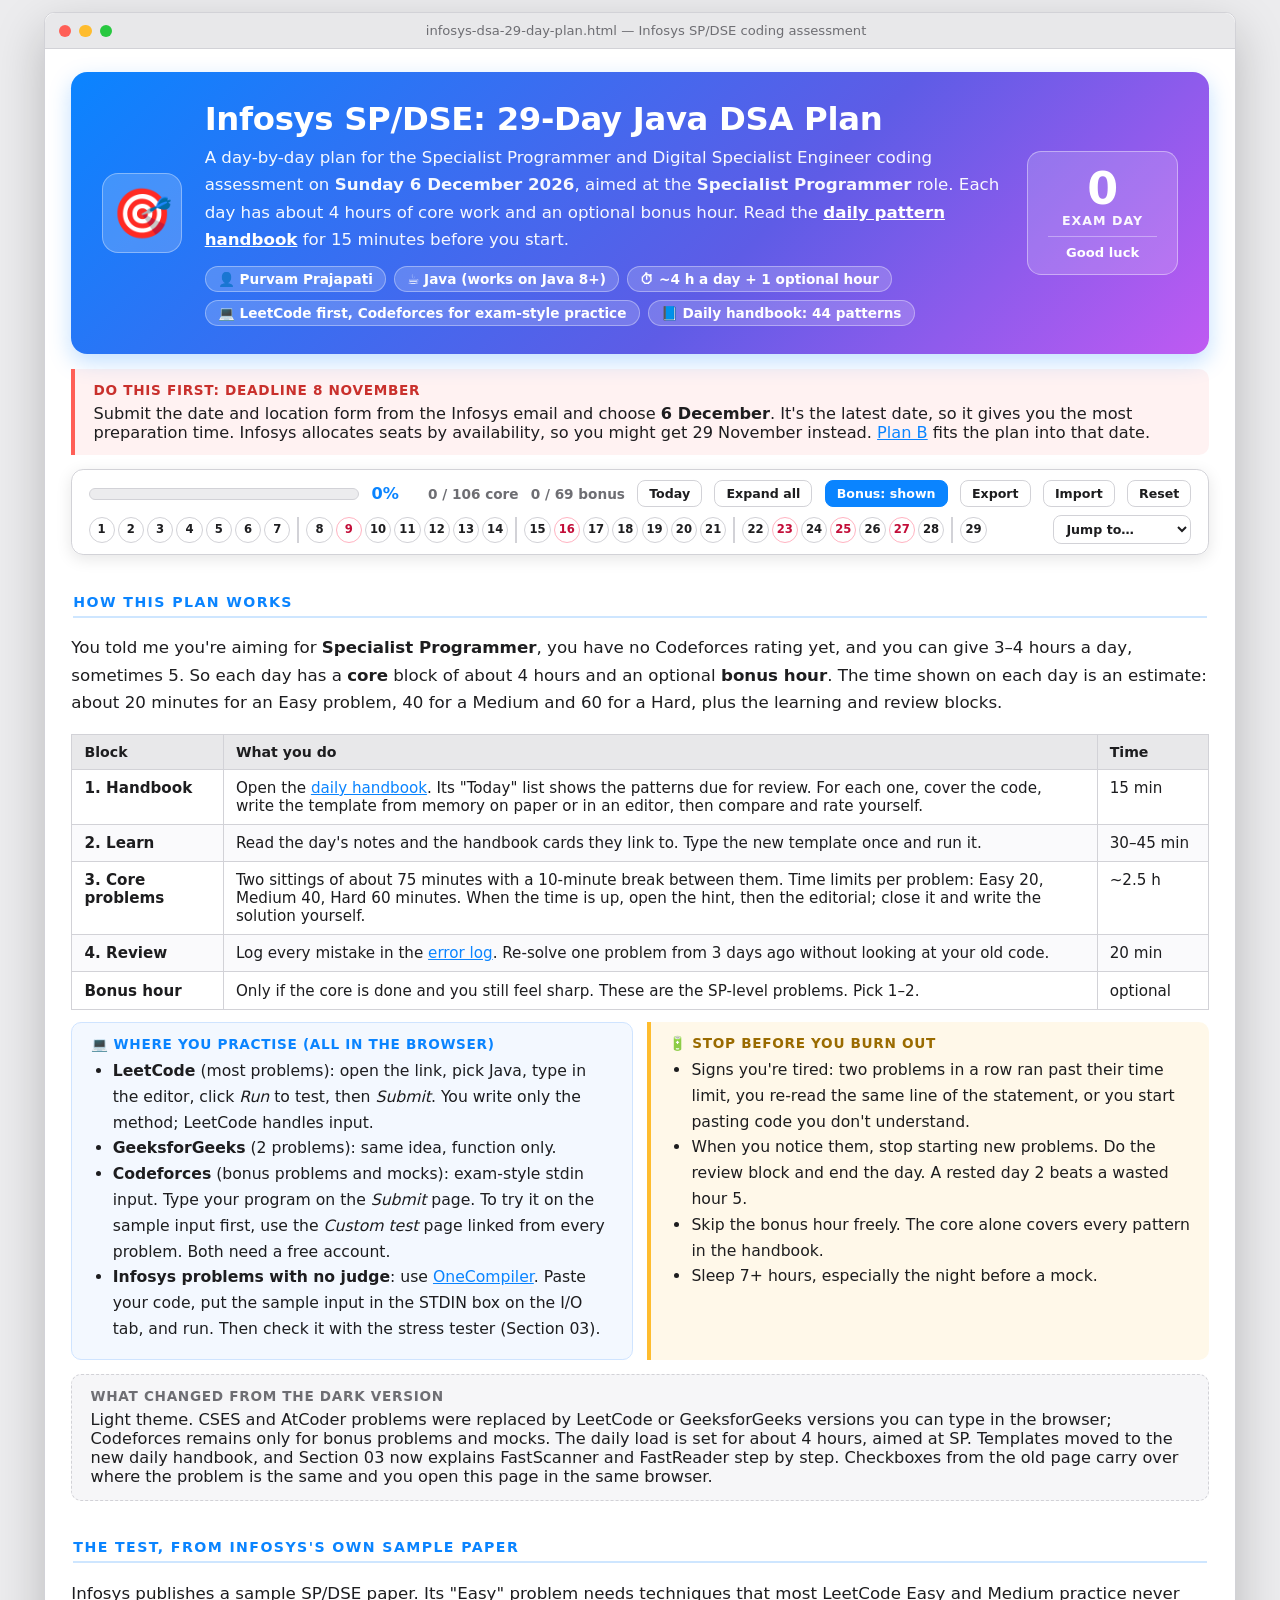
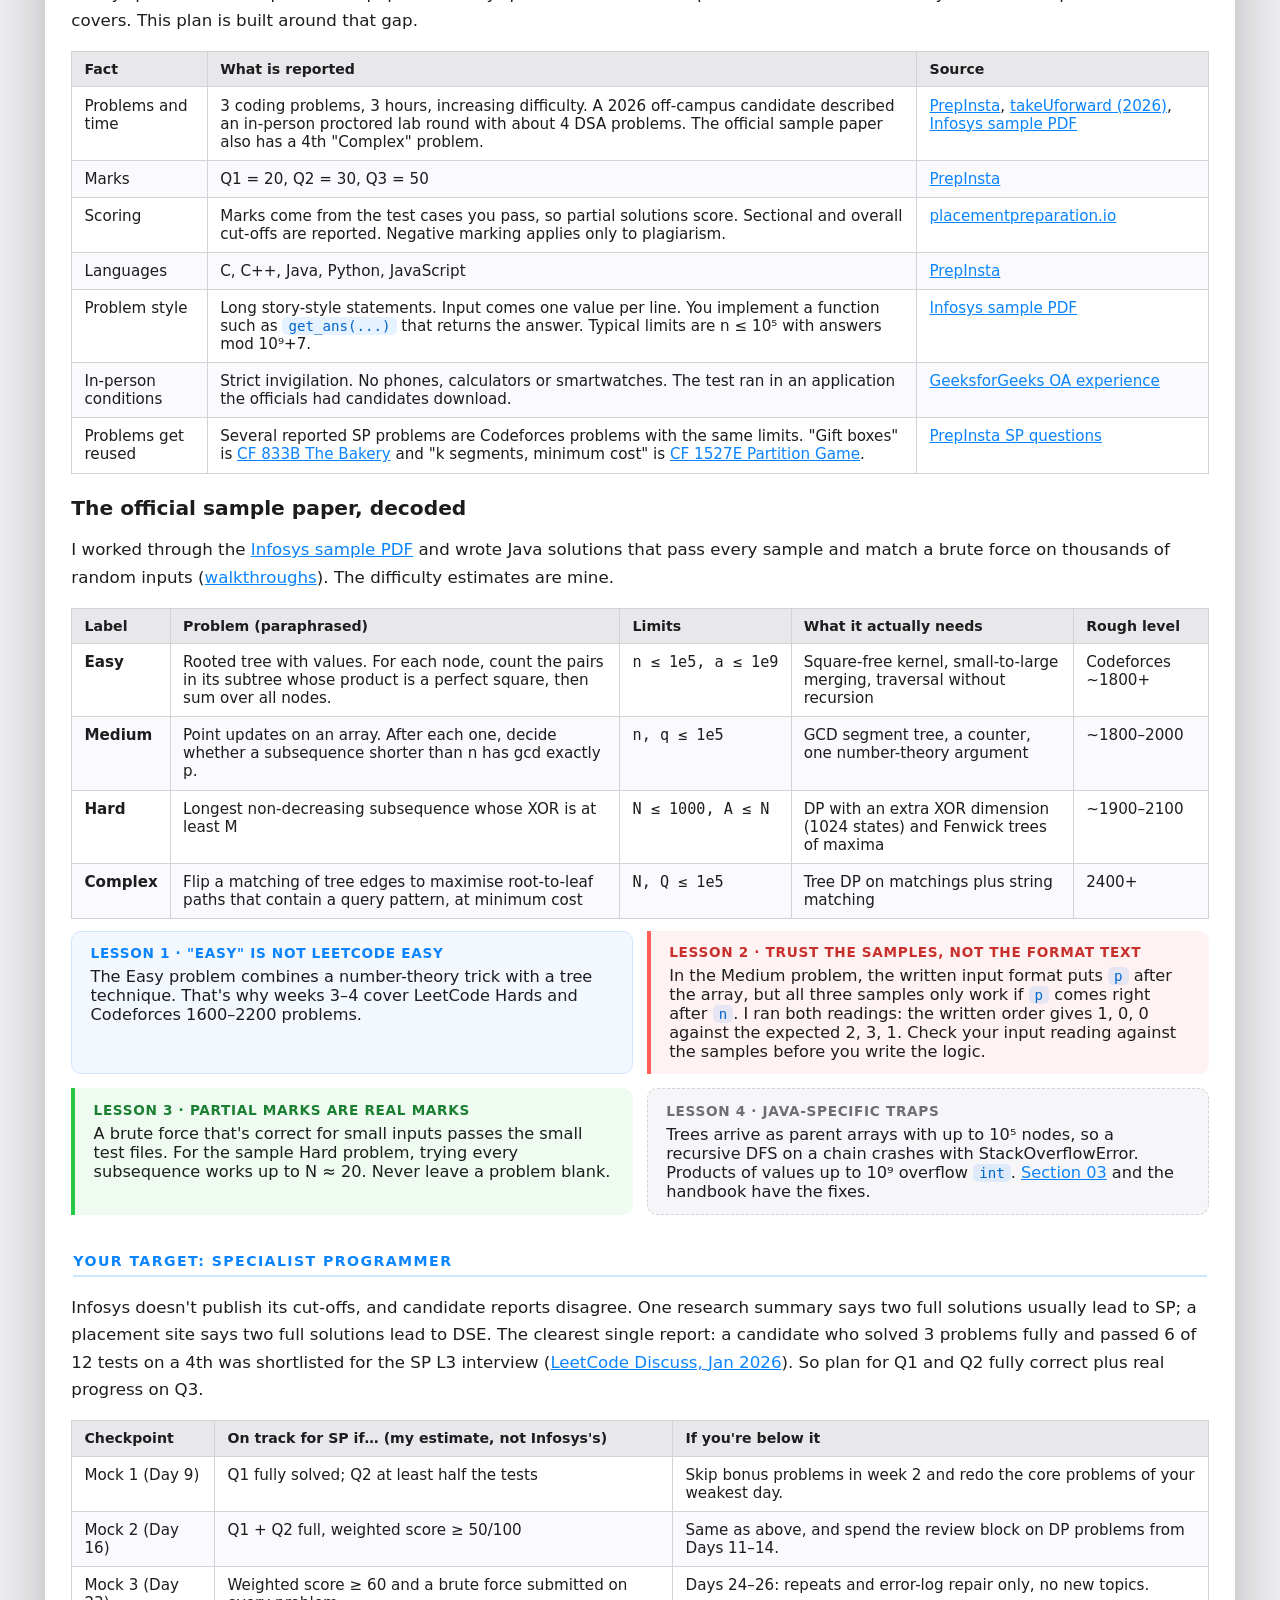
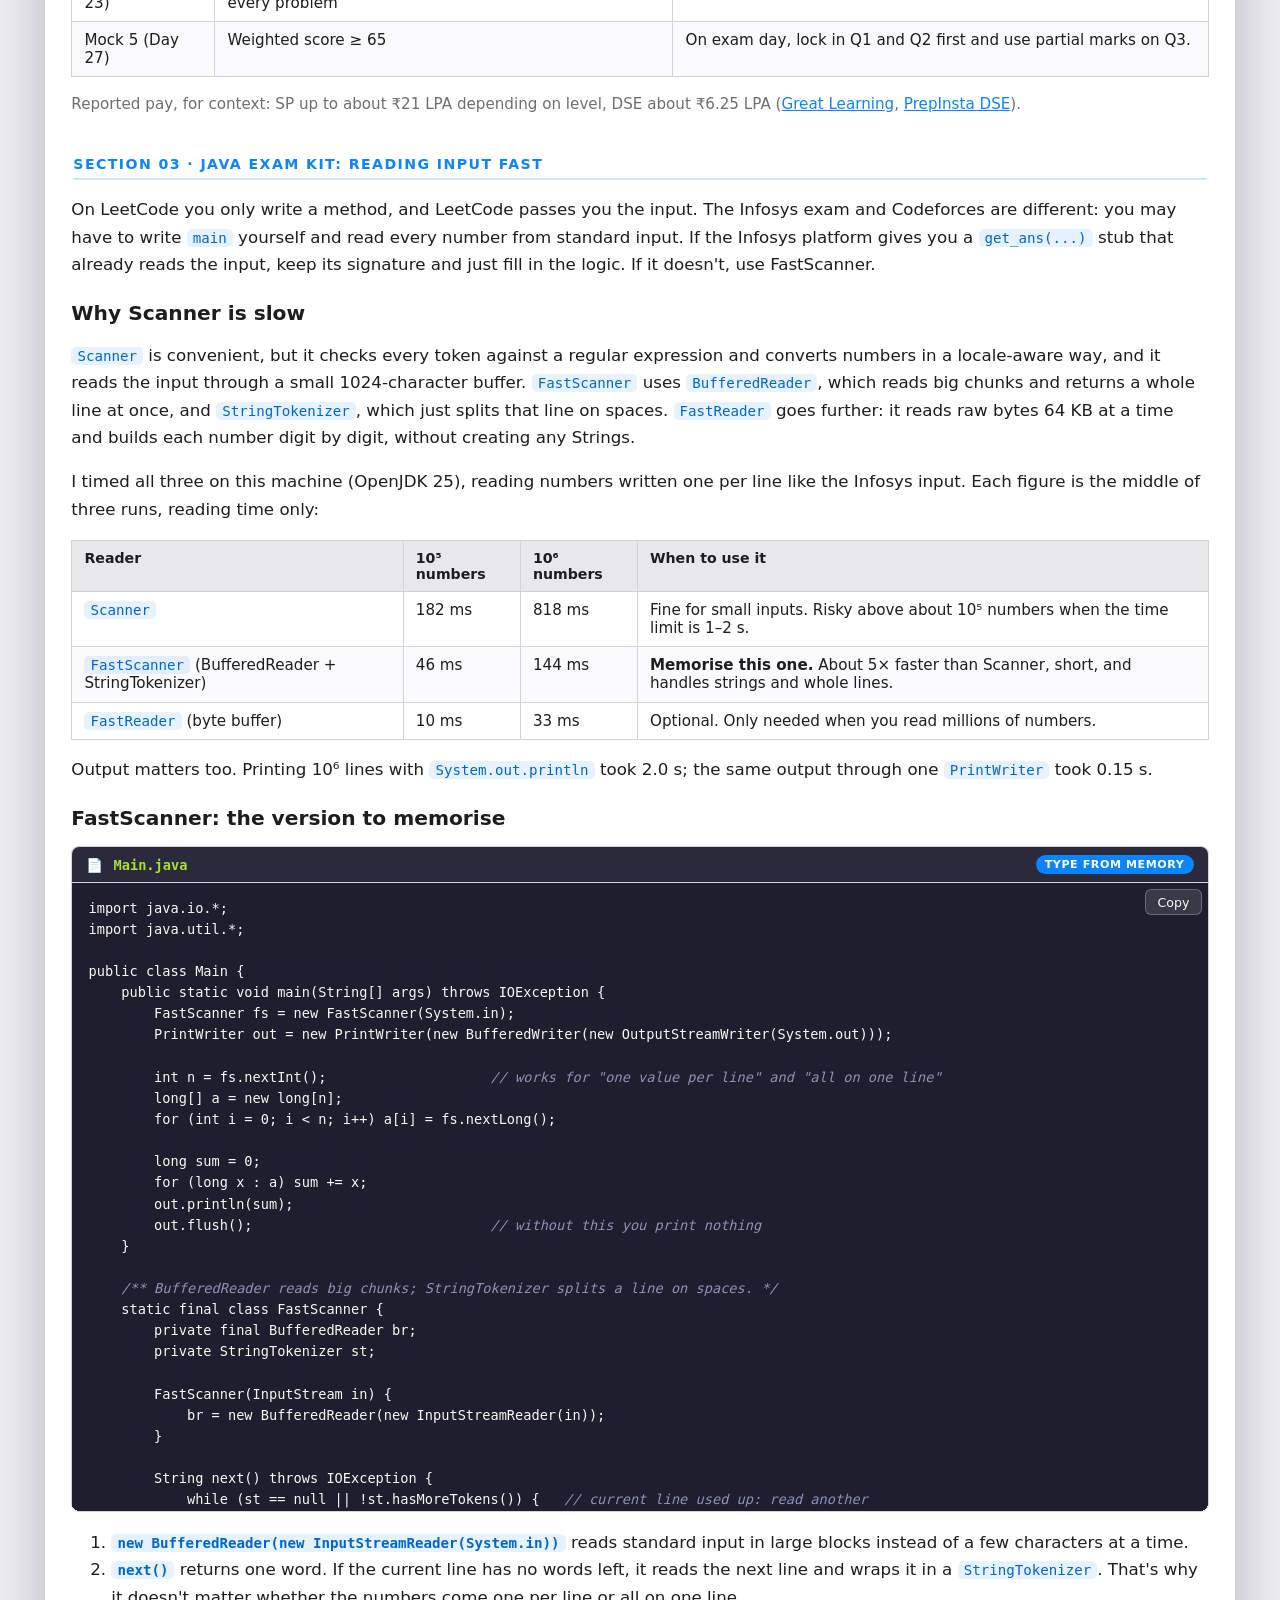
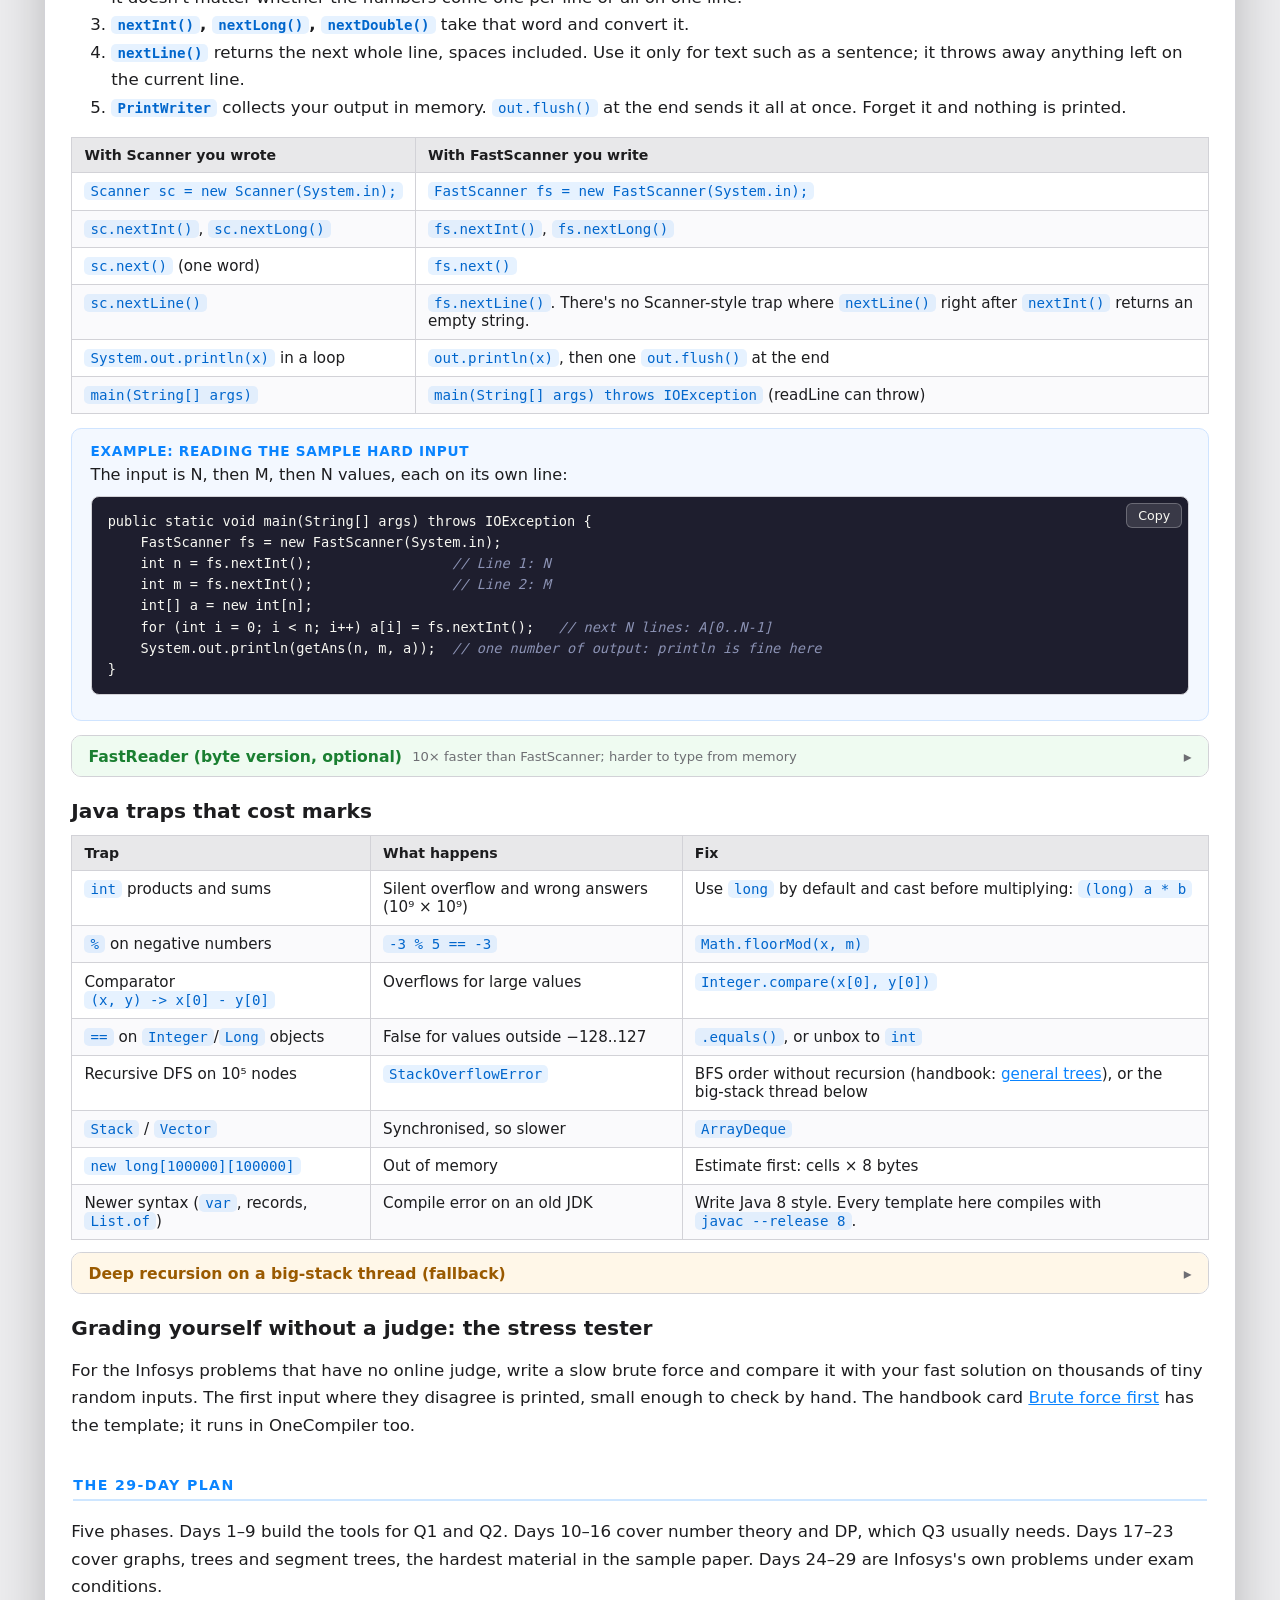
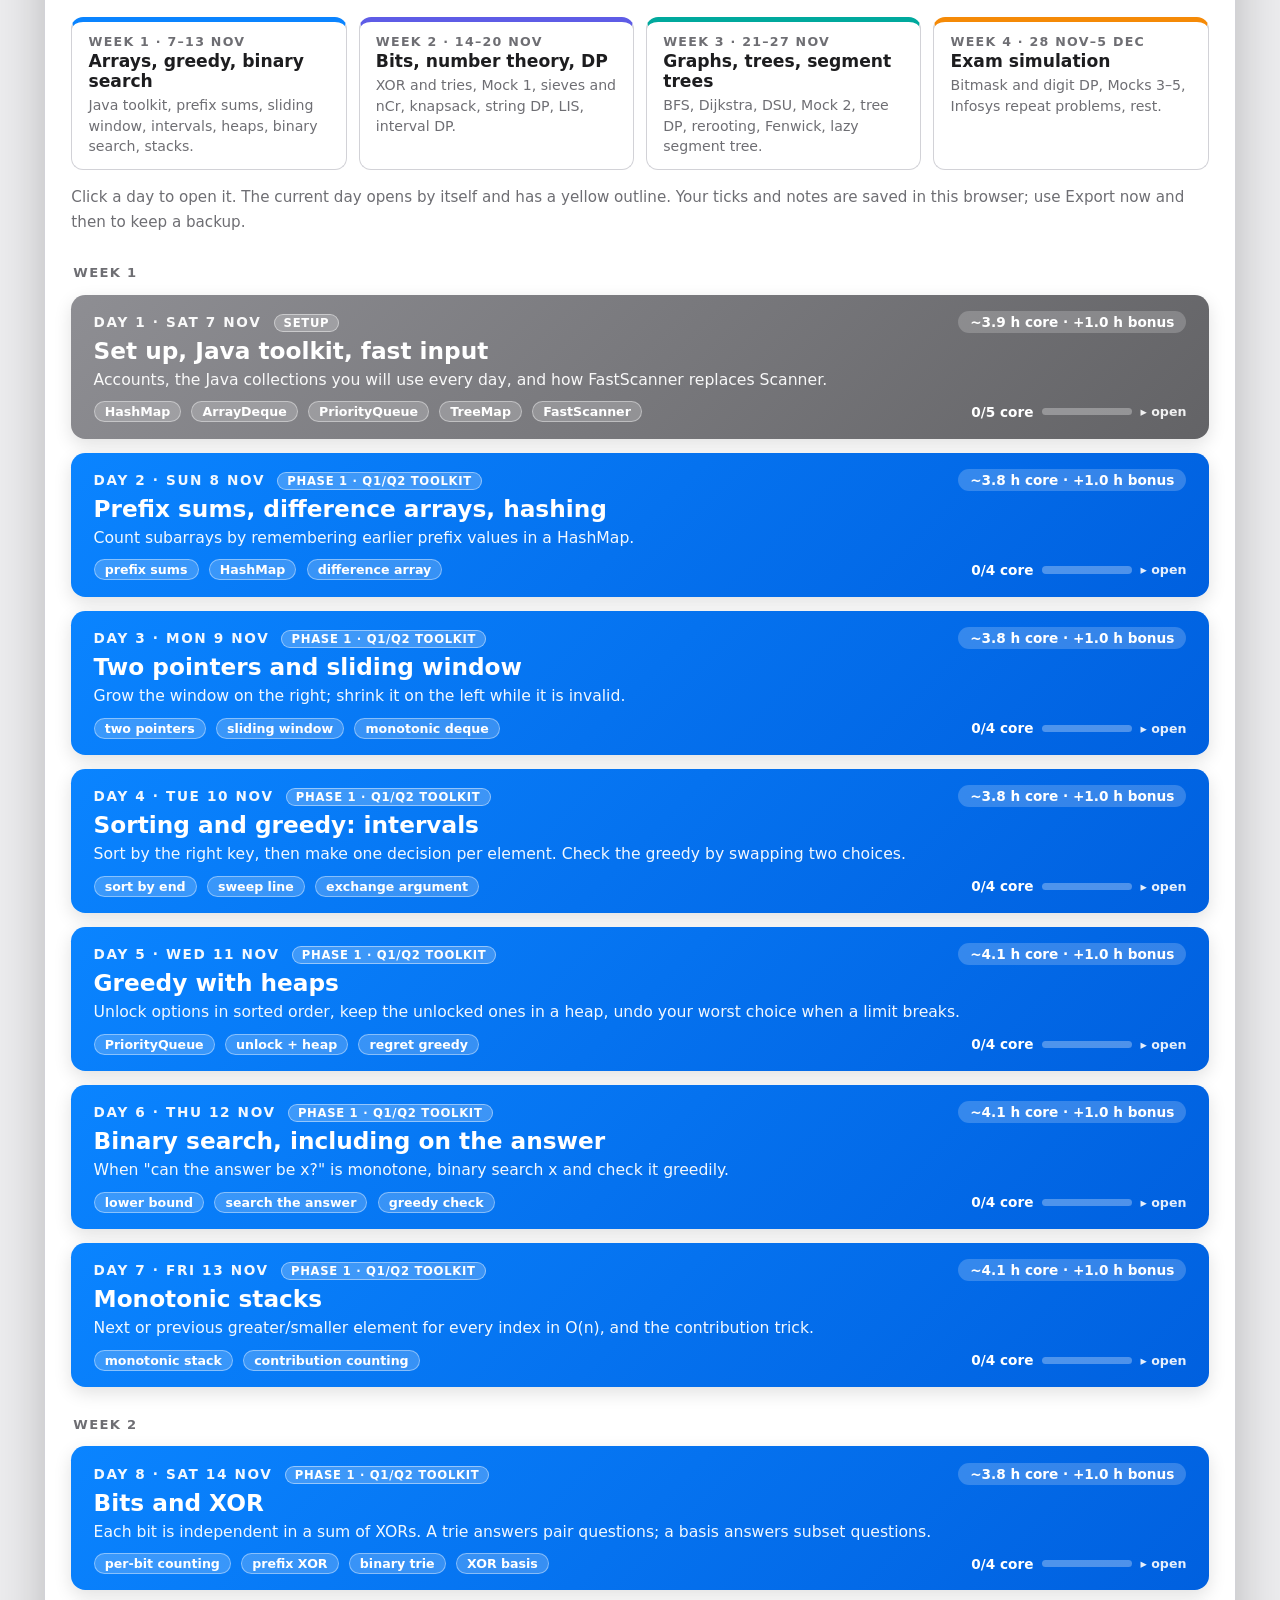
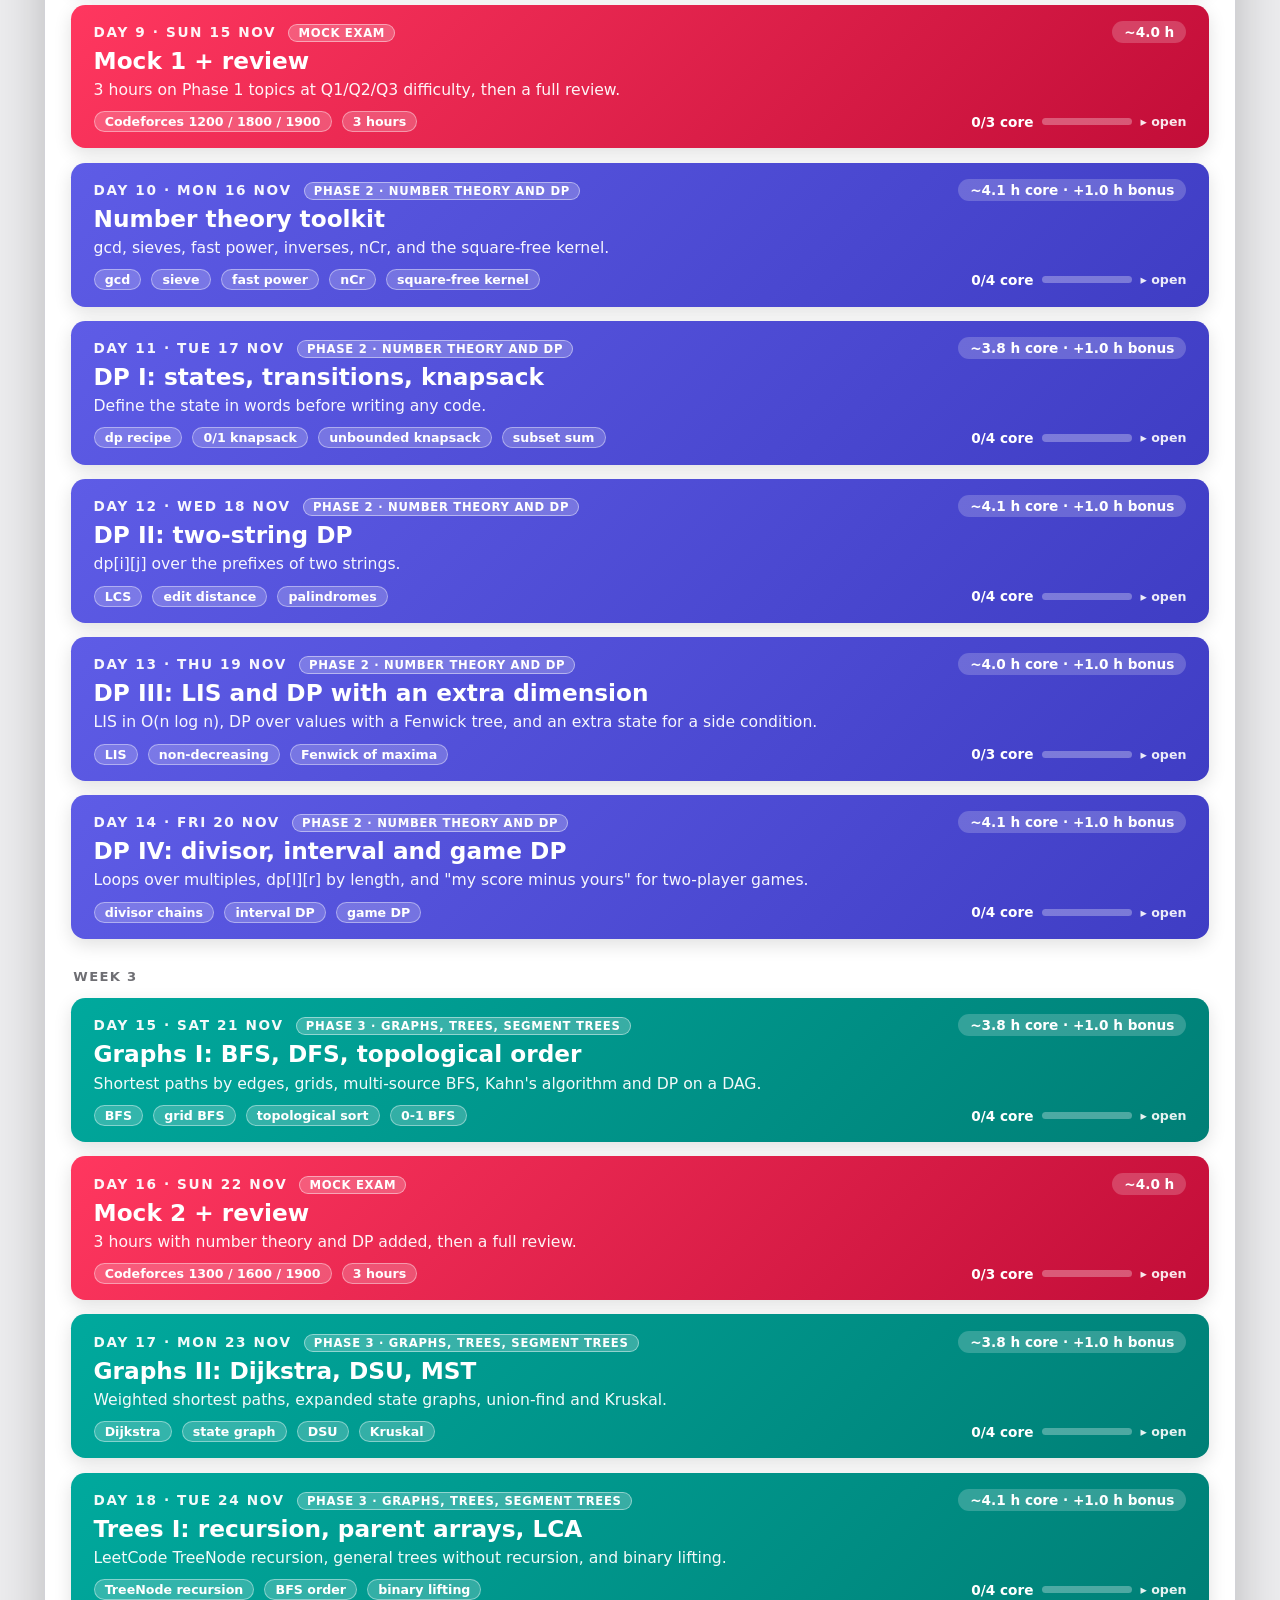
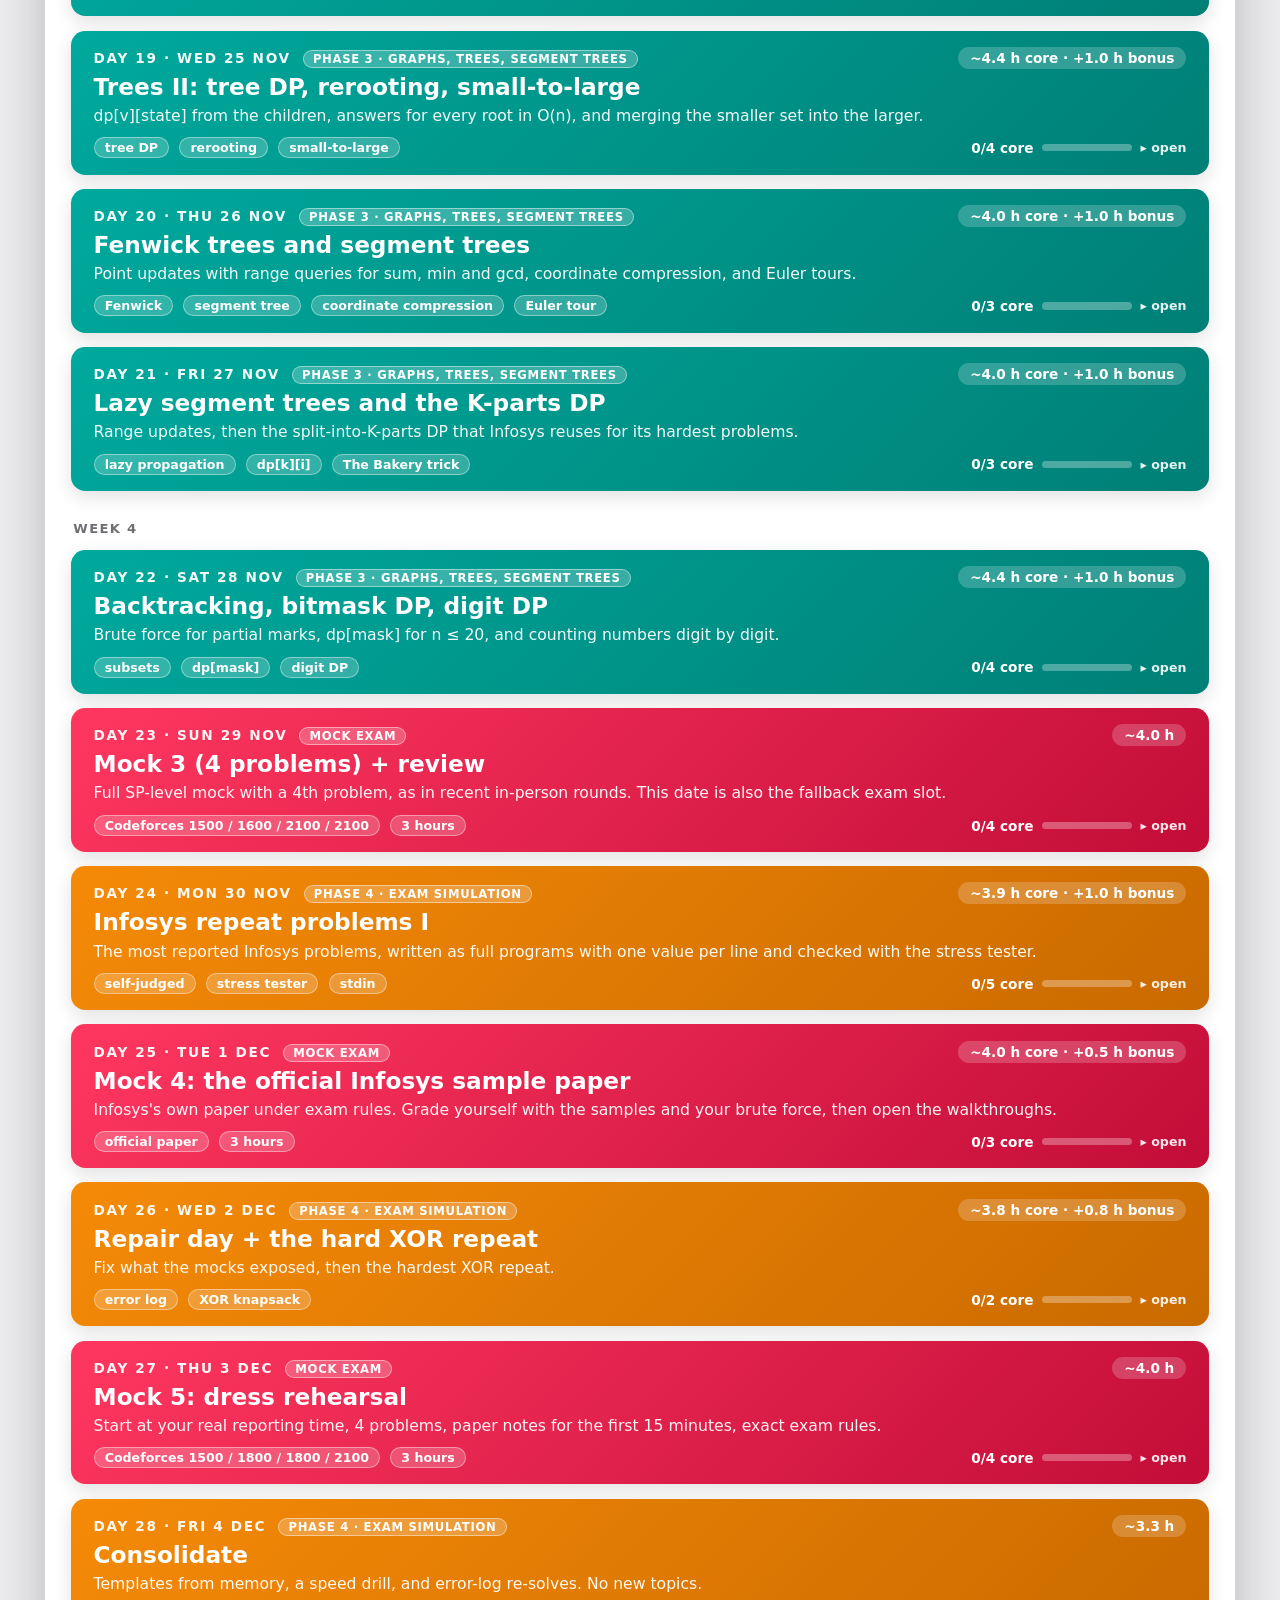
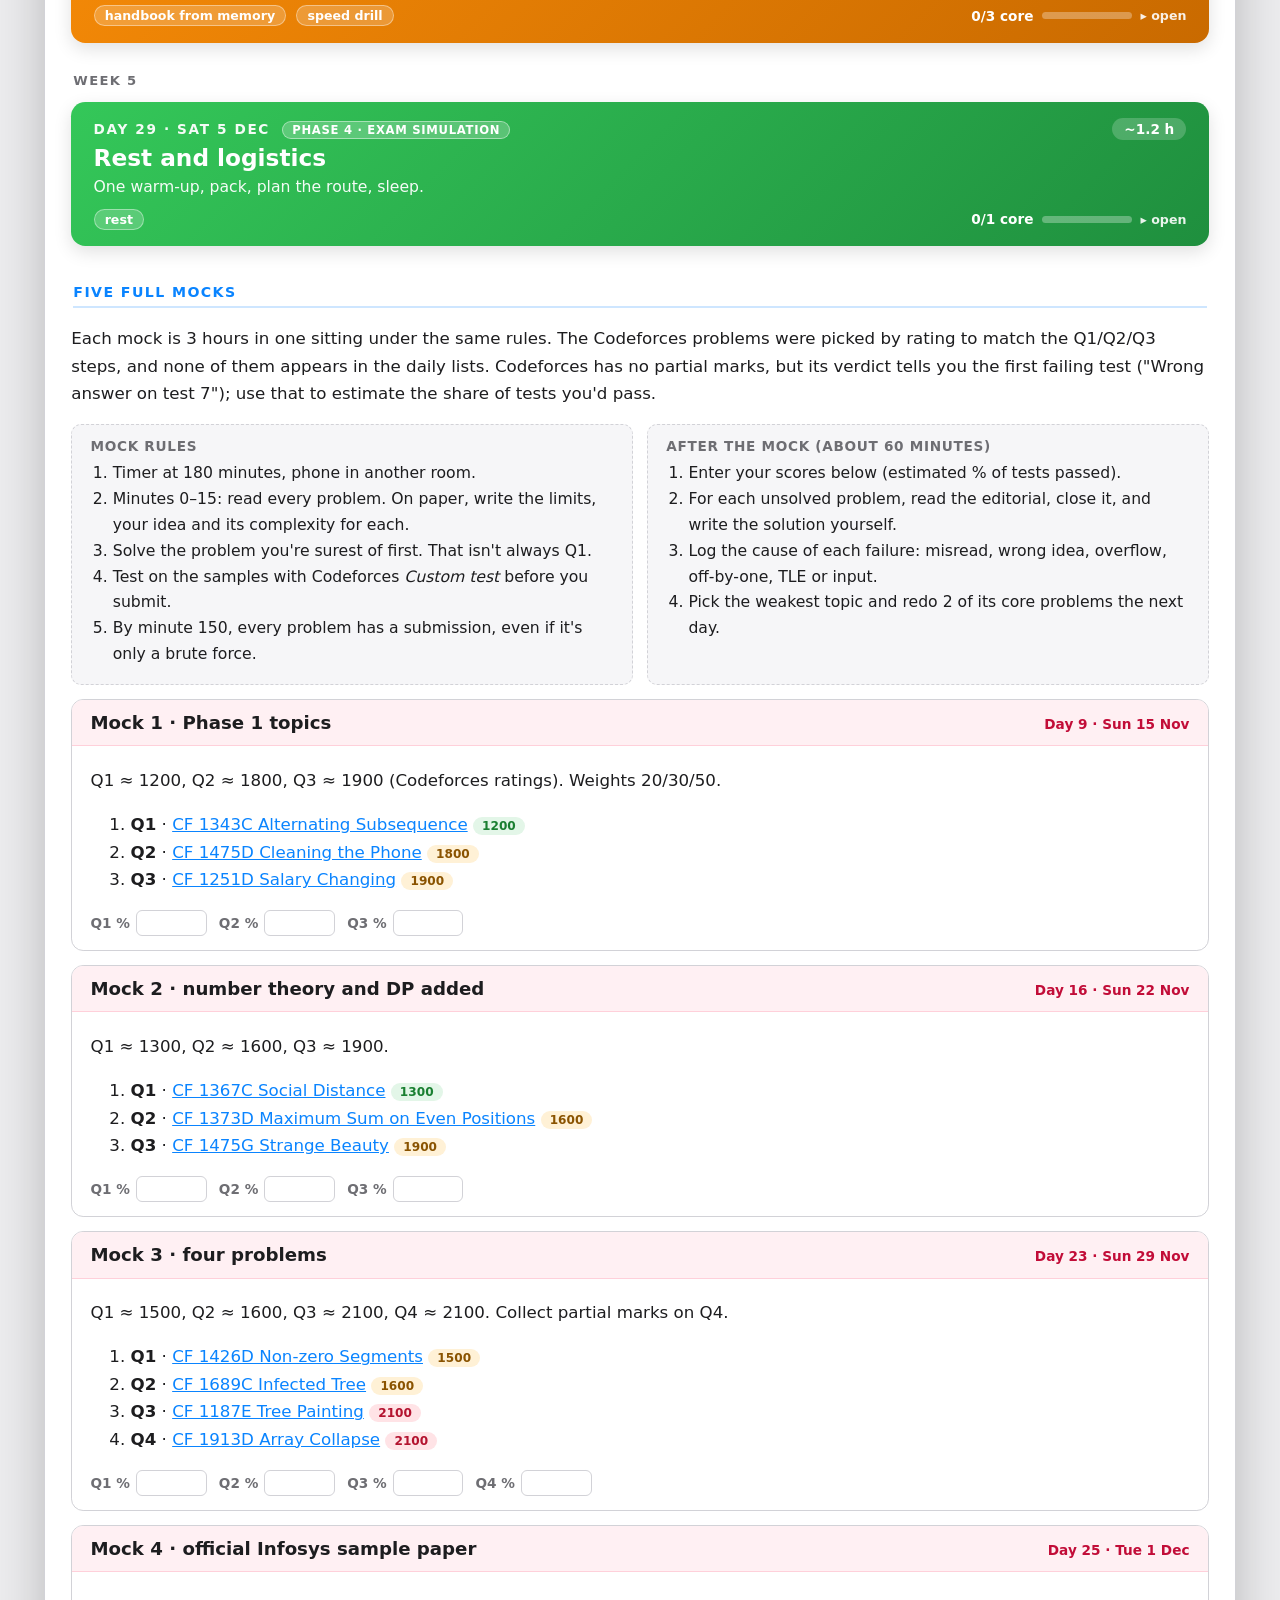
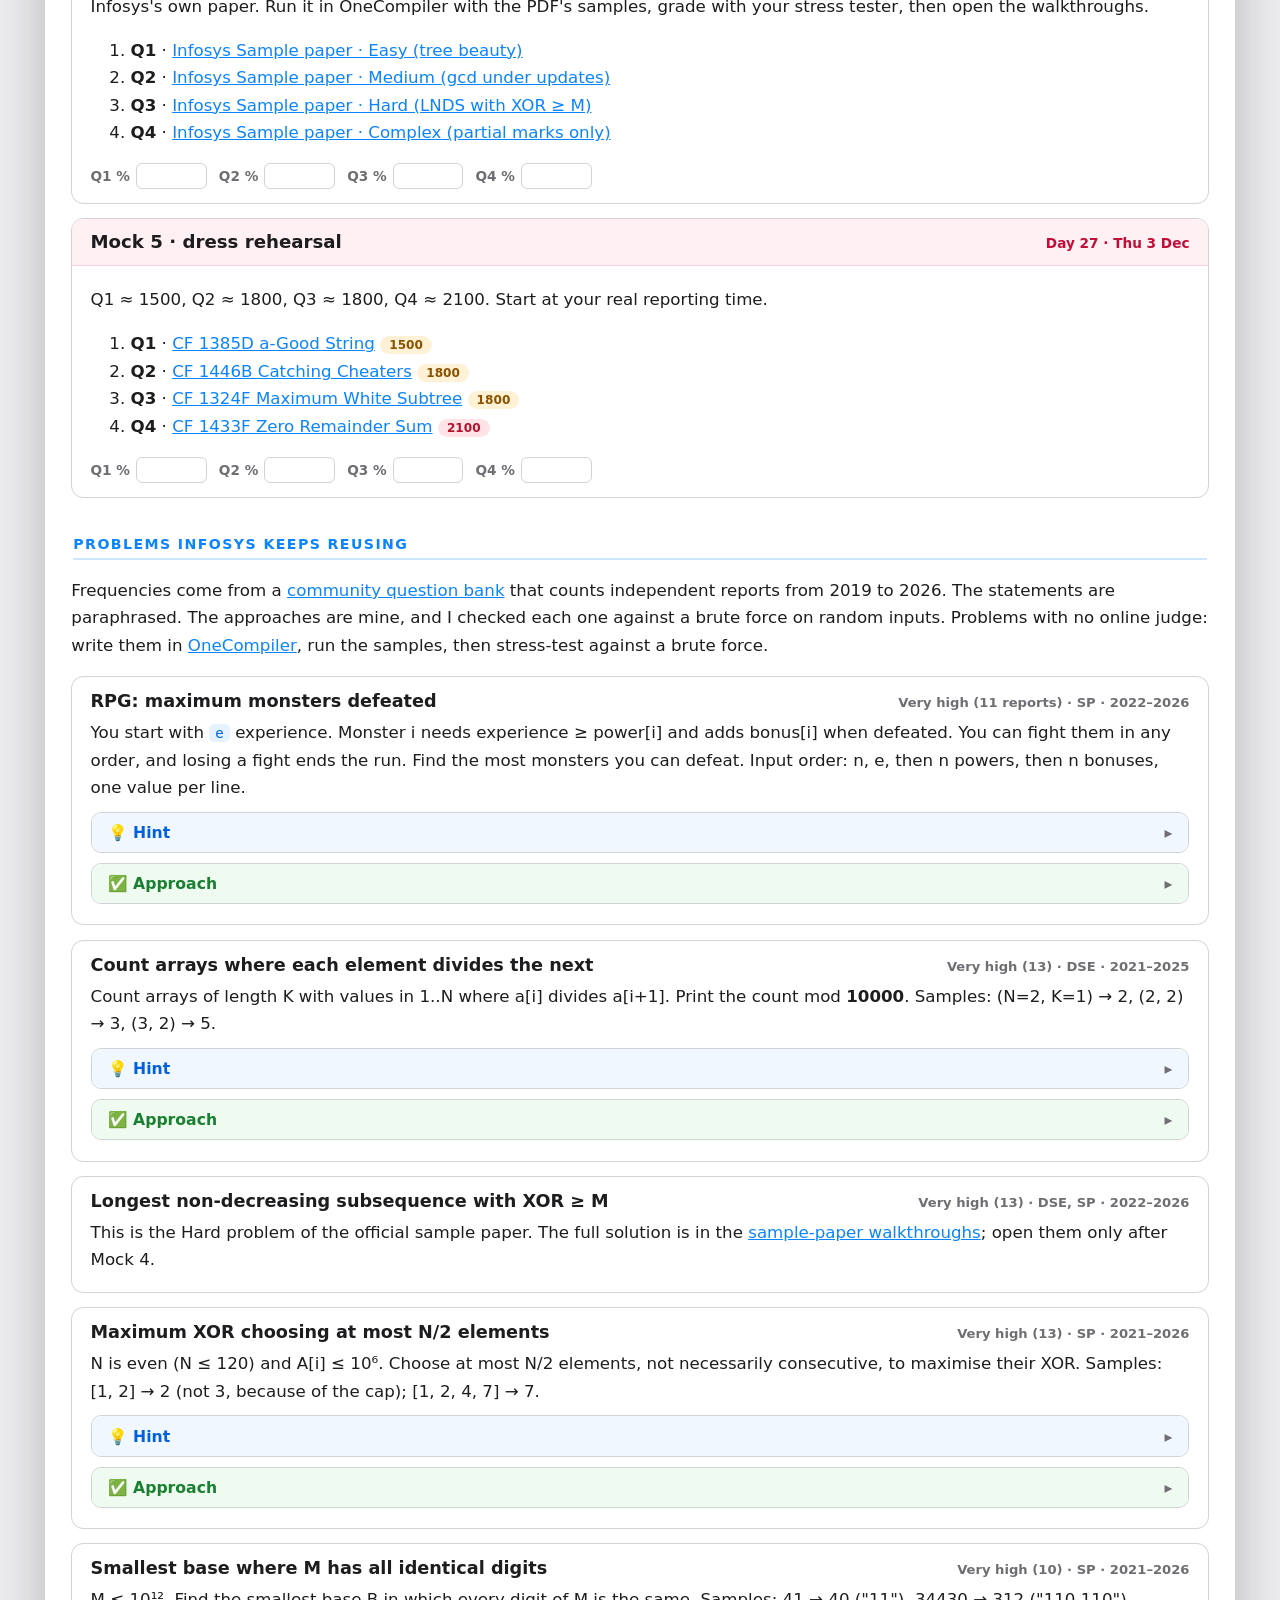
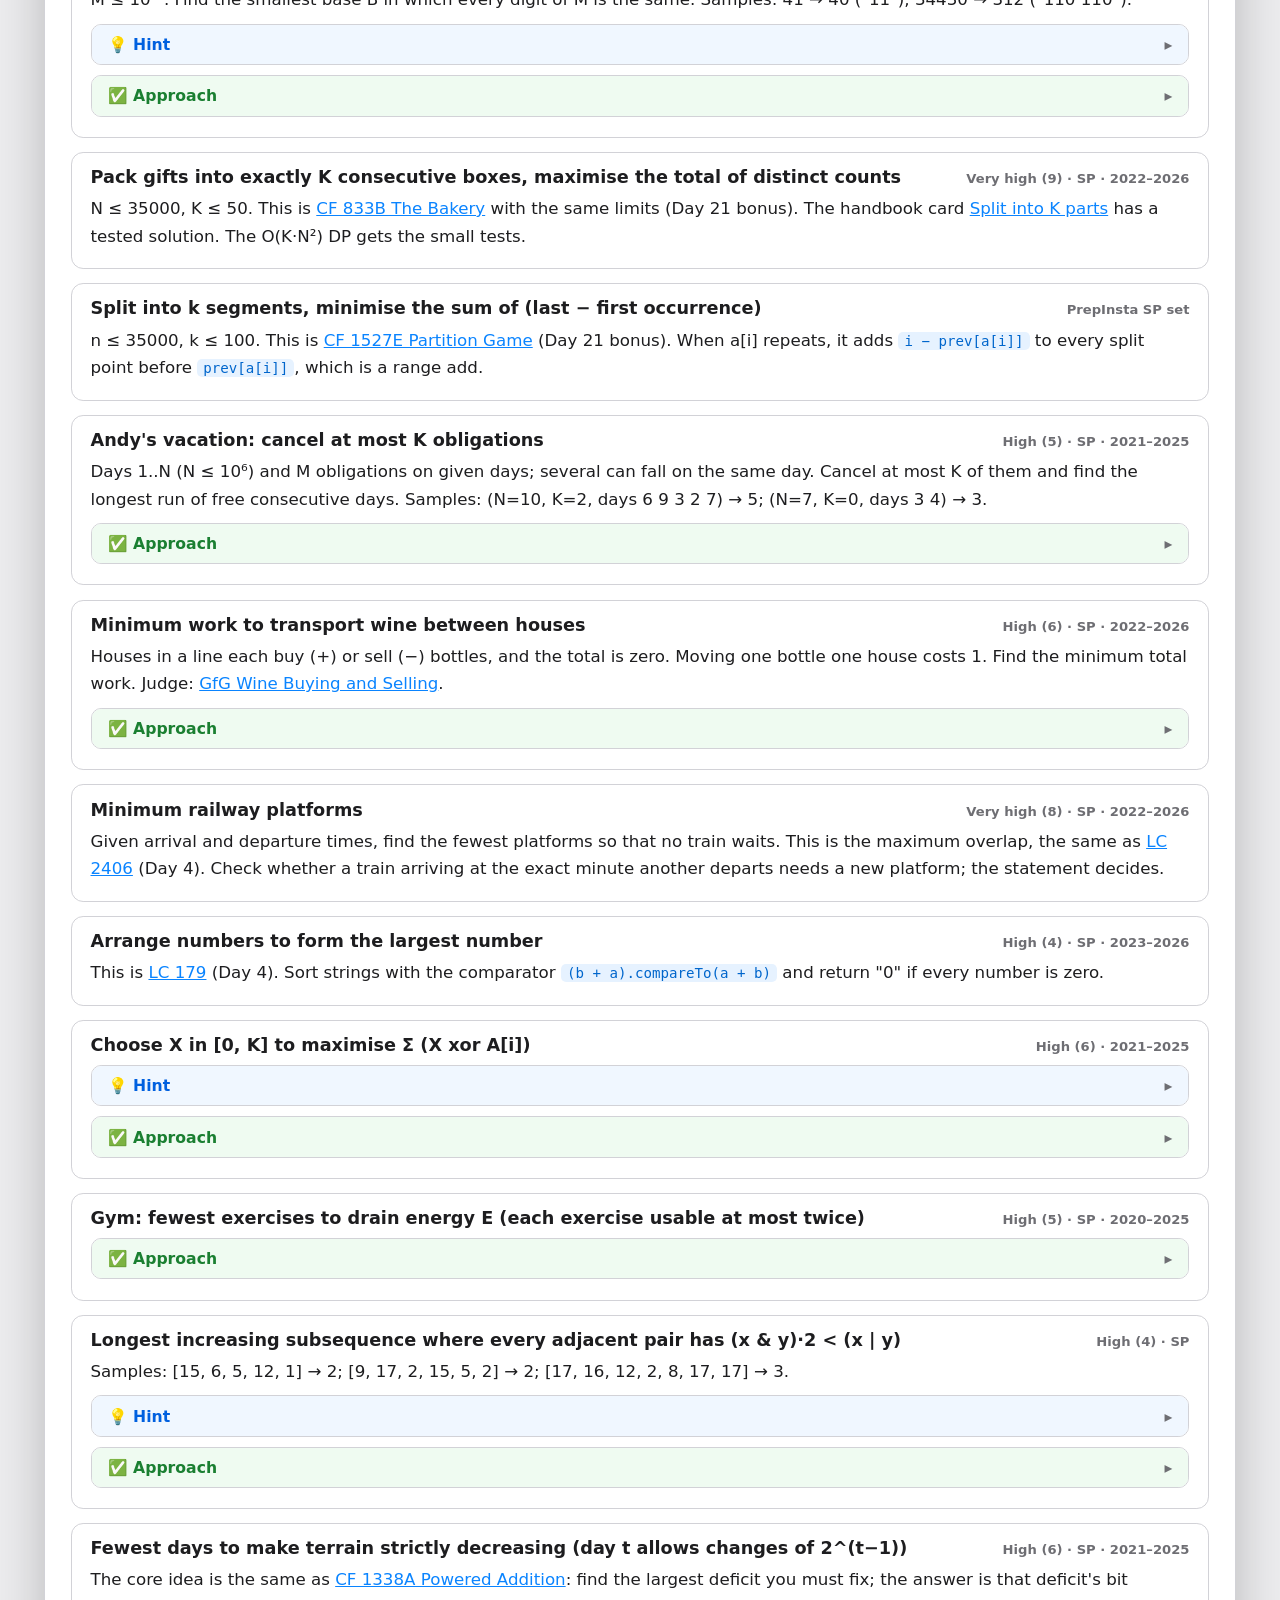
==== commit abff1ac0: "Keep the day bar on two rows and shorten the header on phones" ====
--- a/infosys-dsa-29-day-plan.html
+++ b/infosys-dsa-29-day-plan.html
@@ -189,7 +189,13 @@
       body { padding: 0.375rem; }
       .hero { flex-direction: column; text-align: center; padding: 1.375rem 1.125rem; }
       .hero .hero-meta { justify-content: center; }
-      .hero-clock { width: 100%; }
+      .hero h1 { font-size: 1.625rem; }
+      .hero .hero-meta { display: none; }          /* phones: keep the header short; the same facts are below */
+      .hero-clock { width: 100%; min-width: 0; padding: 0.5rem 0.75rem; display: flex; flex-wrap: wrap;
+        align-items: baseline; justify-content: center; gap: 0.25rem 0.5rem; }
+      .hero-clock b { display: inline; font-size: 1.75rem; }
+      .hero-clock span { display: inline; }
+      .hero-clock small { display: block; width: 100%; margin-top: 0.125rem; padding-top: 0.25rem; }
       .mac-content { padding: 0.875rem; }
       .grid2 { grid-template-columns: 1fr; }
       .stickybar { position: static; }
@@ -212,7 +218,7 @@
     .daynav a.mockd { border-color: #ffb3c1; color: #c20d38; }
     .daynav a.done { background: rgba(40,200,64,0.14); border-color: rgba(40,200,64,0.55); color: #1a7f31; }
     .daynav a.today { box-shadow: 0 0 0 2px var(--tl-yellow); }
-    .daynav .jump { margin-left: auto; }
+    .daynav .jump { margin-left: auto; flex: 0 0 auto; width: auto; }
 
     .week-grid { display: grid; grid-template-columns: repeat(auto-fill, minmax(15.625rem, 1fr)); gap: 0.75rem; margin: 0.875rem 0; }
     .week-grid a { text-decoration: none; color: var(--mac-text); border: 1px solid var(--mac-border); border-top: 0.3125rem solid var(--mac-accent);
@@ -363,14 +369,14 @@
           <span class="wk-days" title="Week 5" aria-label="Week 5"><a href="#day-29" data-nav="29" title="Day 29: Rest and logistics">29</a></span>
           <select class="jump" id="jump" aria-label="Jump to a section">
             <option value="">Jump to…</option>
-            <option value="how">How this plan works</option>
+            <option value="how">How it works</option>
             <option value="test">The test</option>
             <option value="target">SP target</option>
-            <option value="java">Java kit: fast input</option>
-            <option value="plan">The 29-day plan</option>
+            <option value="java">Java kit</option>
+            <option value="plan">All 29 days</option>
             <option value="mocks">Mocks</option>
-            <option value="repeats">Infosys repeats</option>
-            <option value="sample">Sample-paper walkthroughs</option>
+            <option value="repeats">Repeats</option>
+            <option value="sample">Walkthroughs</option>
             <option value="exam">Exam day</option>
             <option value="backup">Plan B</option>
             <option value="log">Error log</option>
